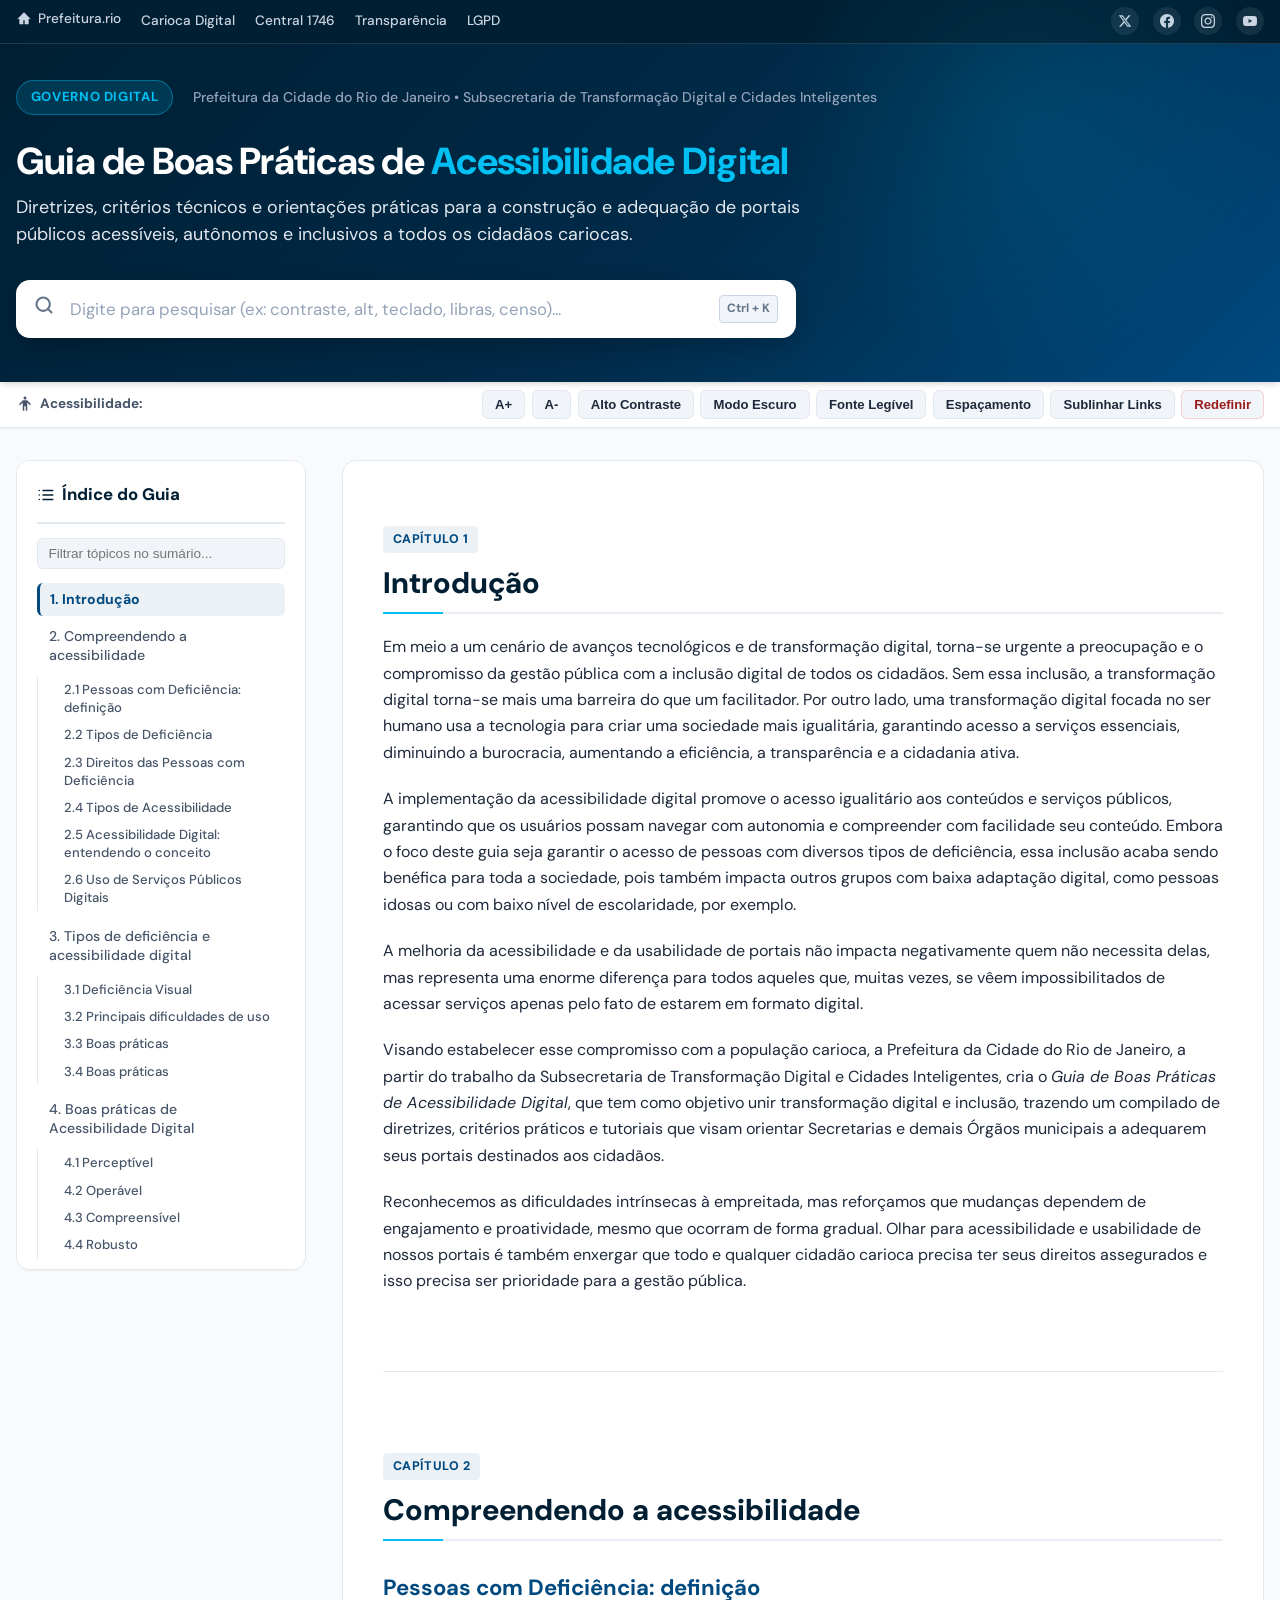
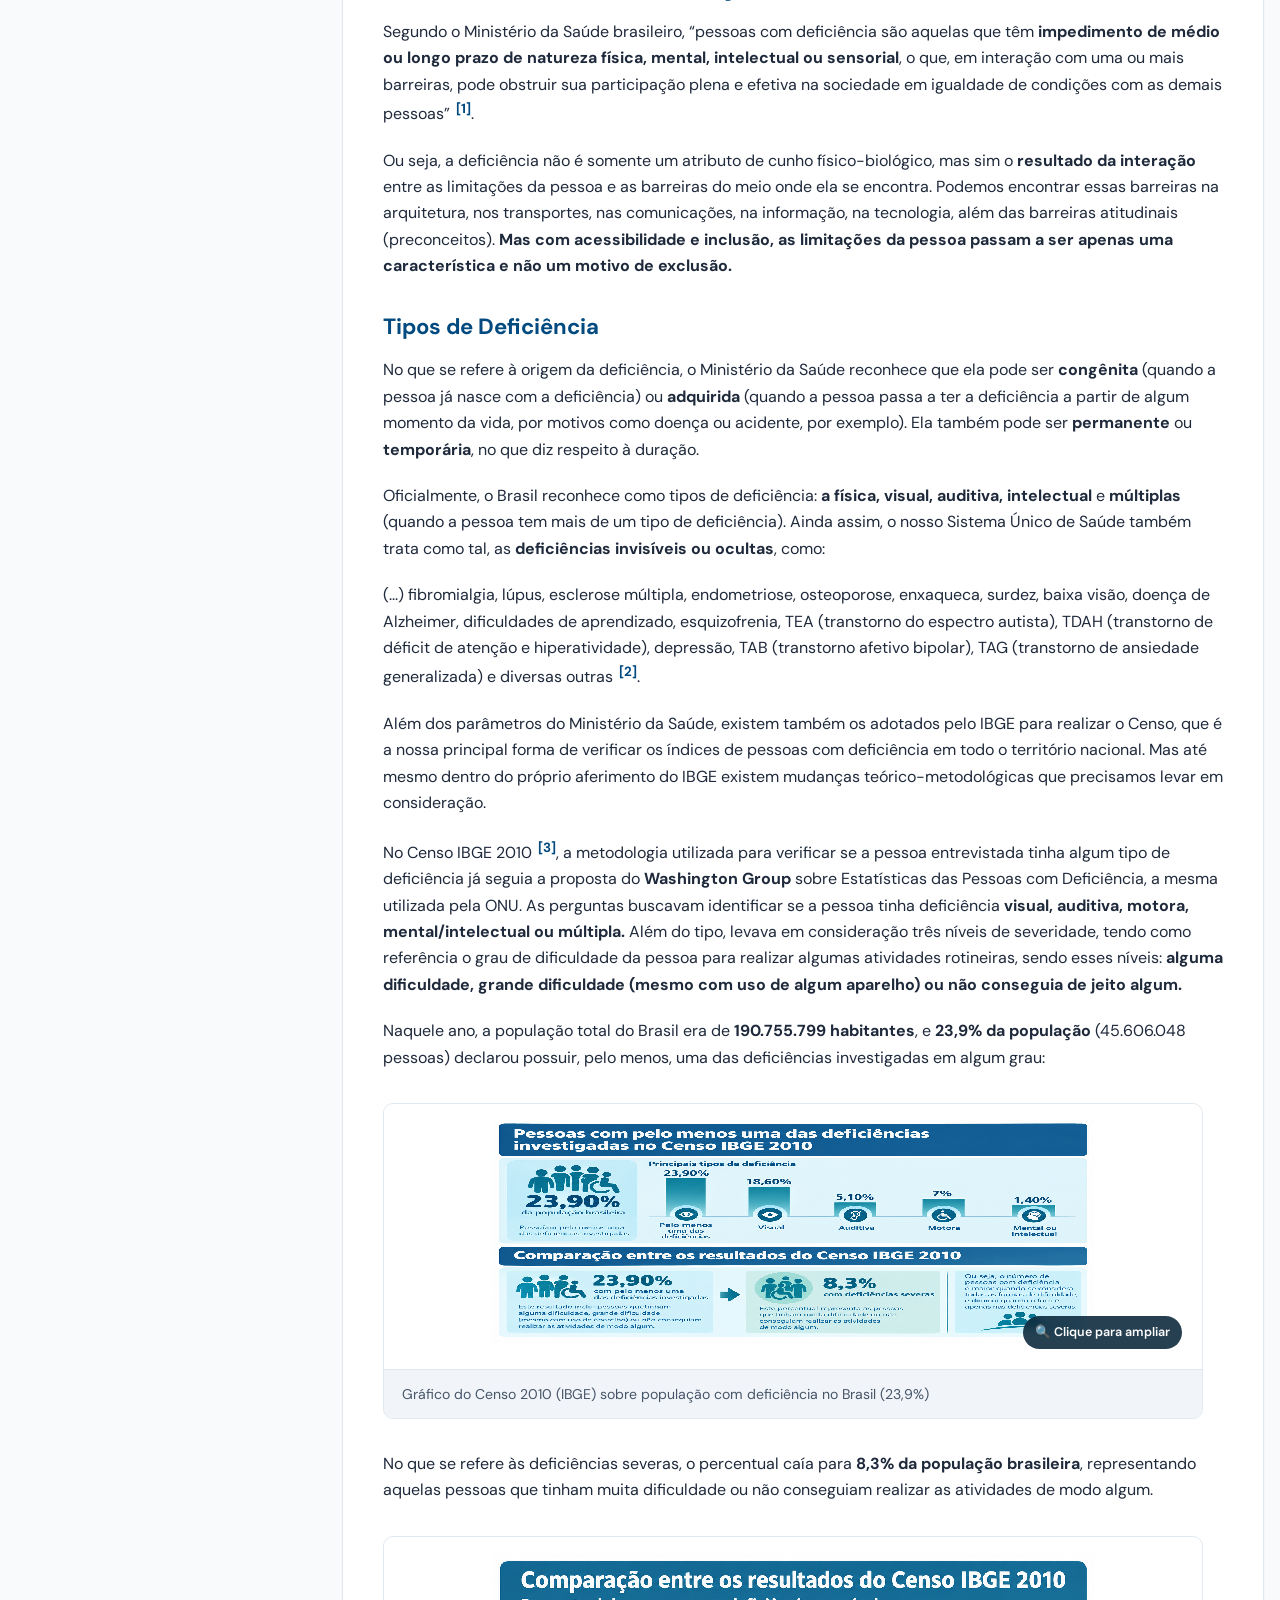
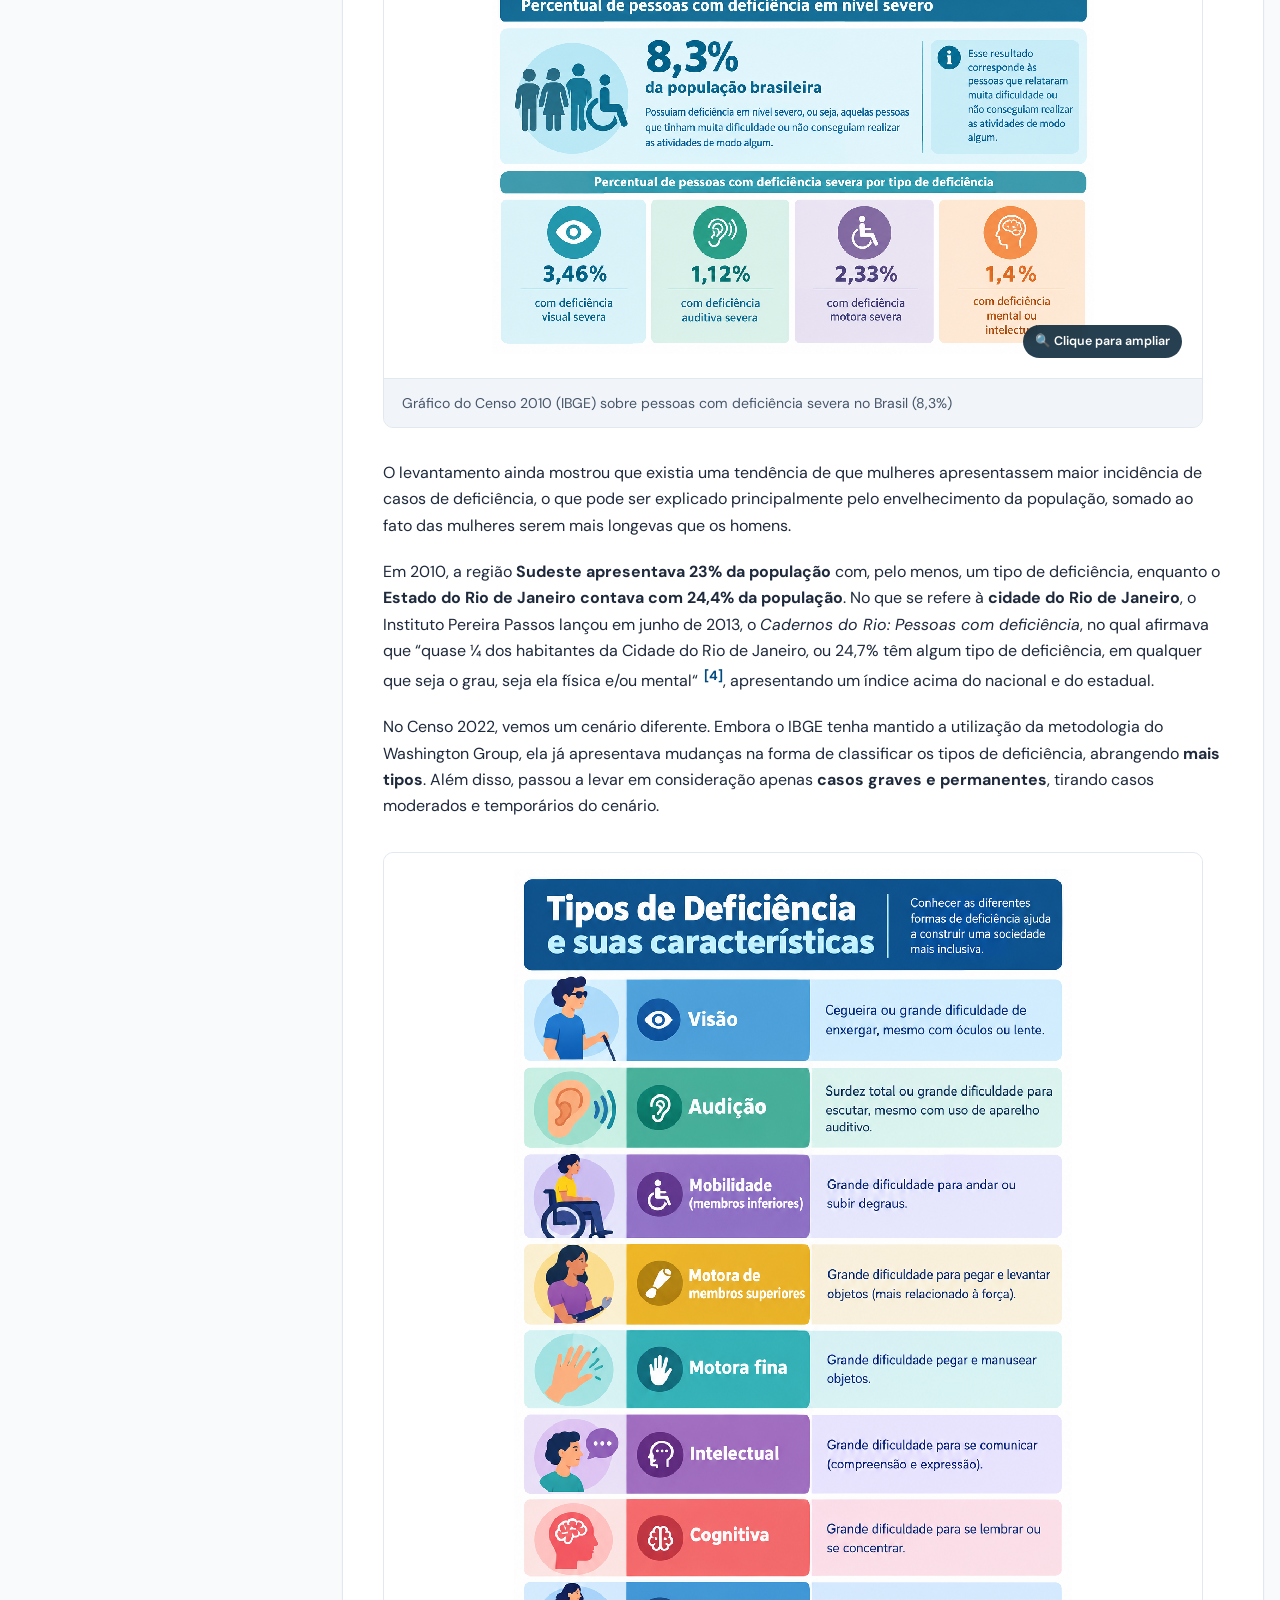
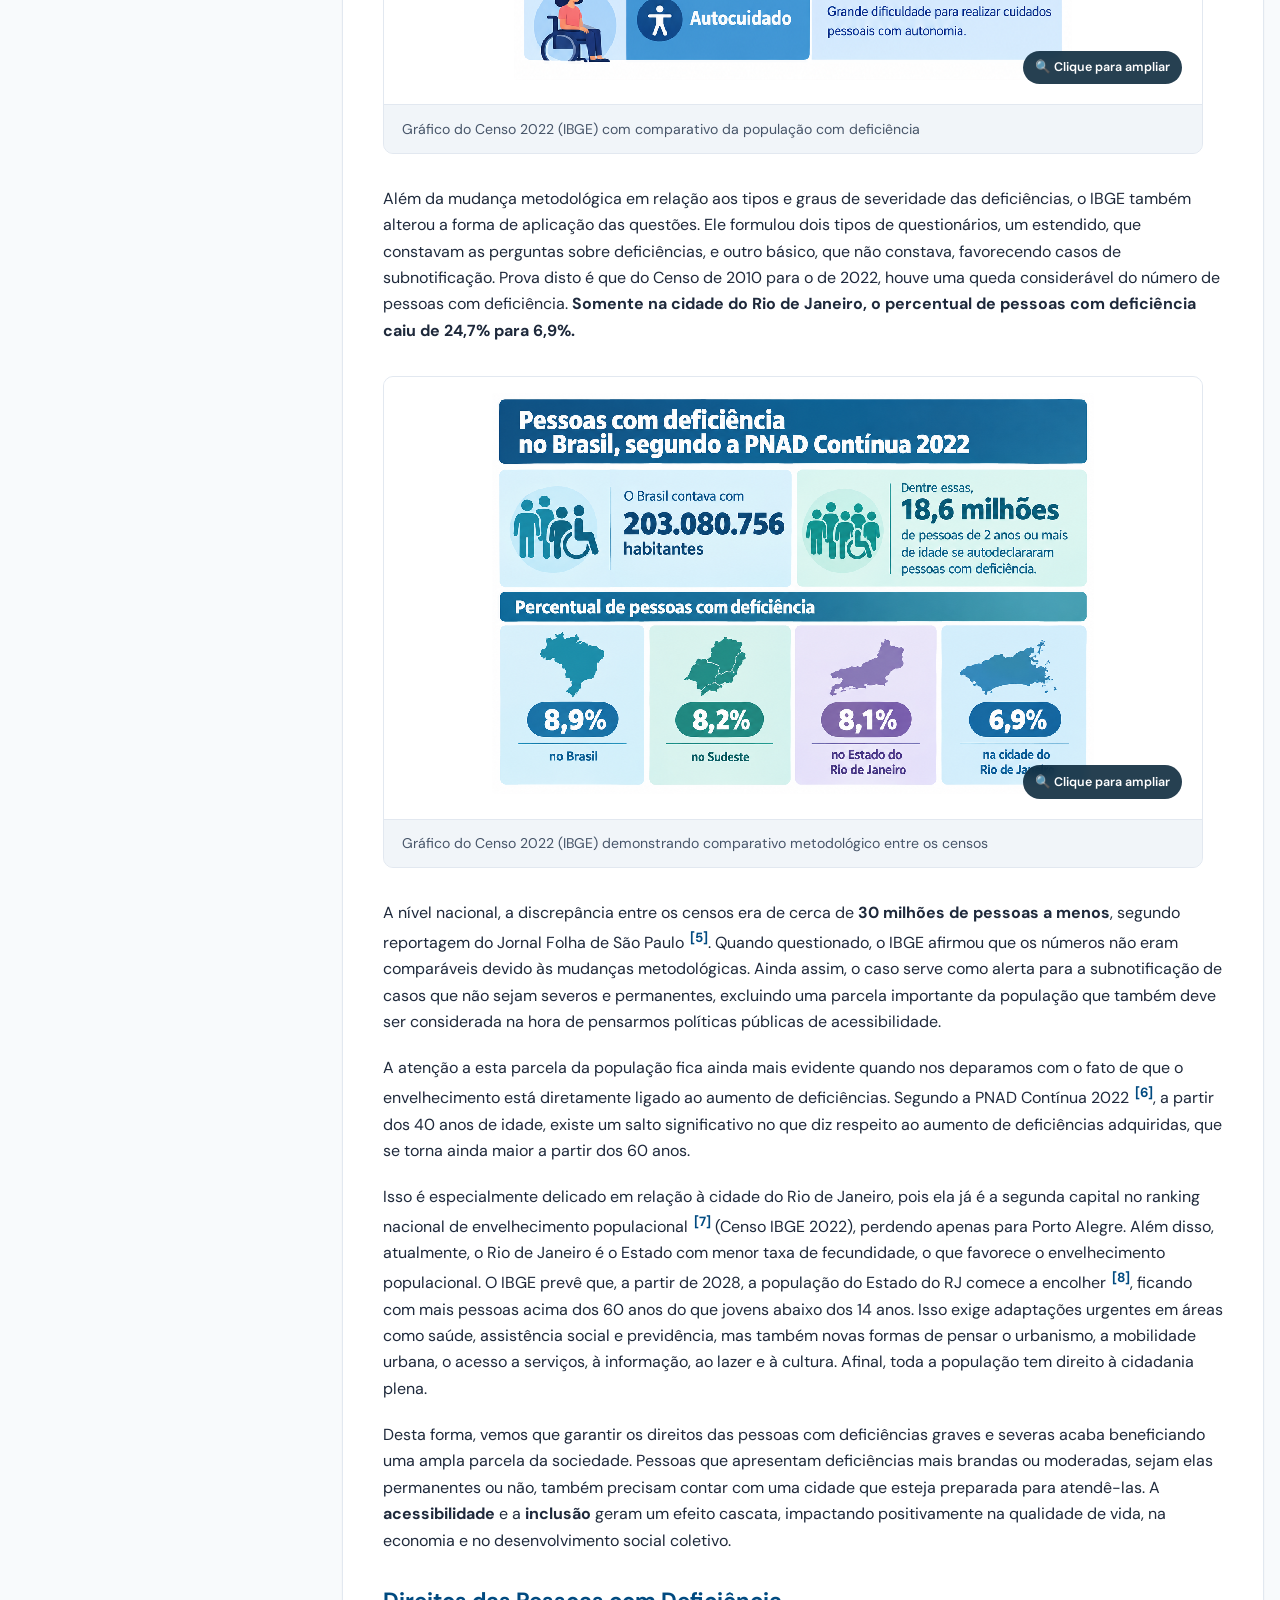
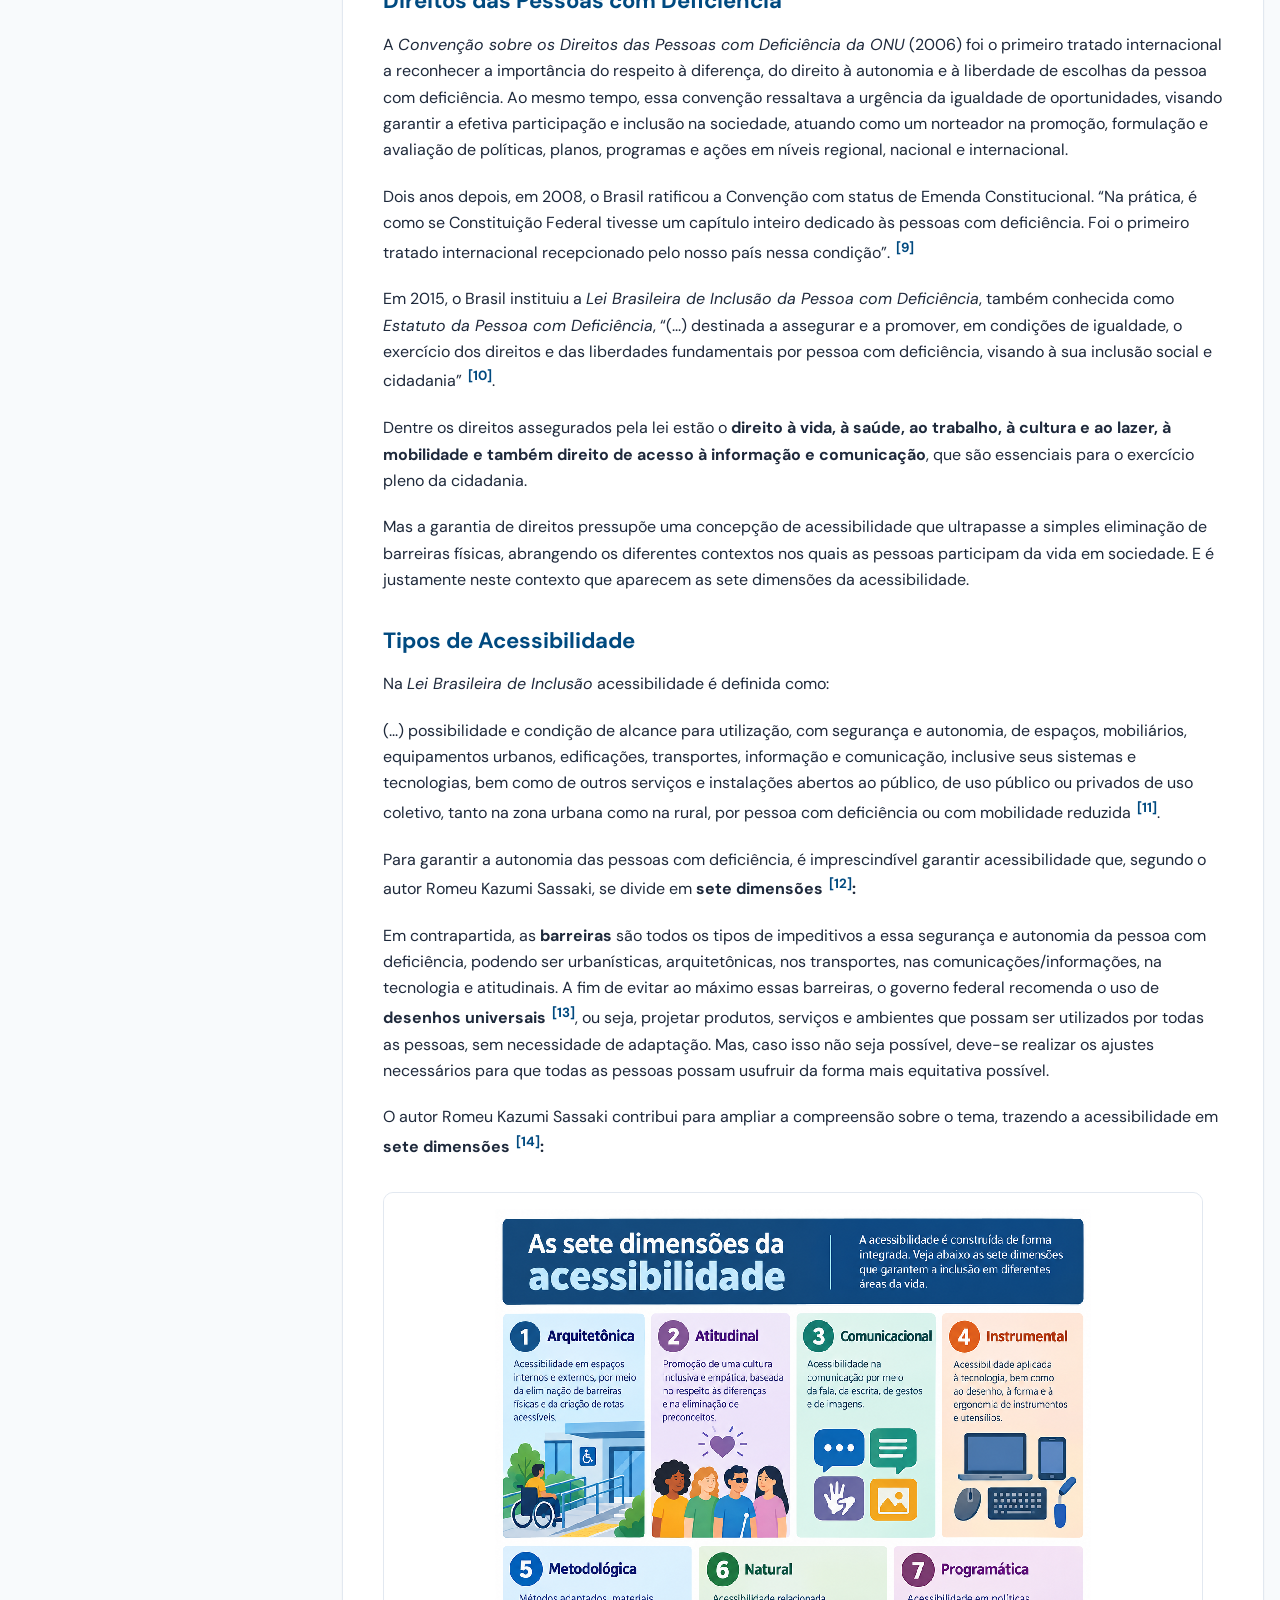
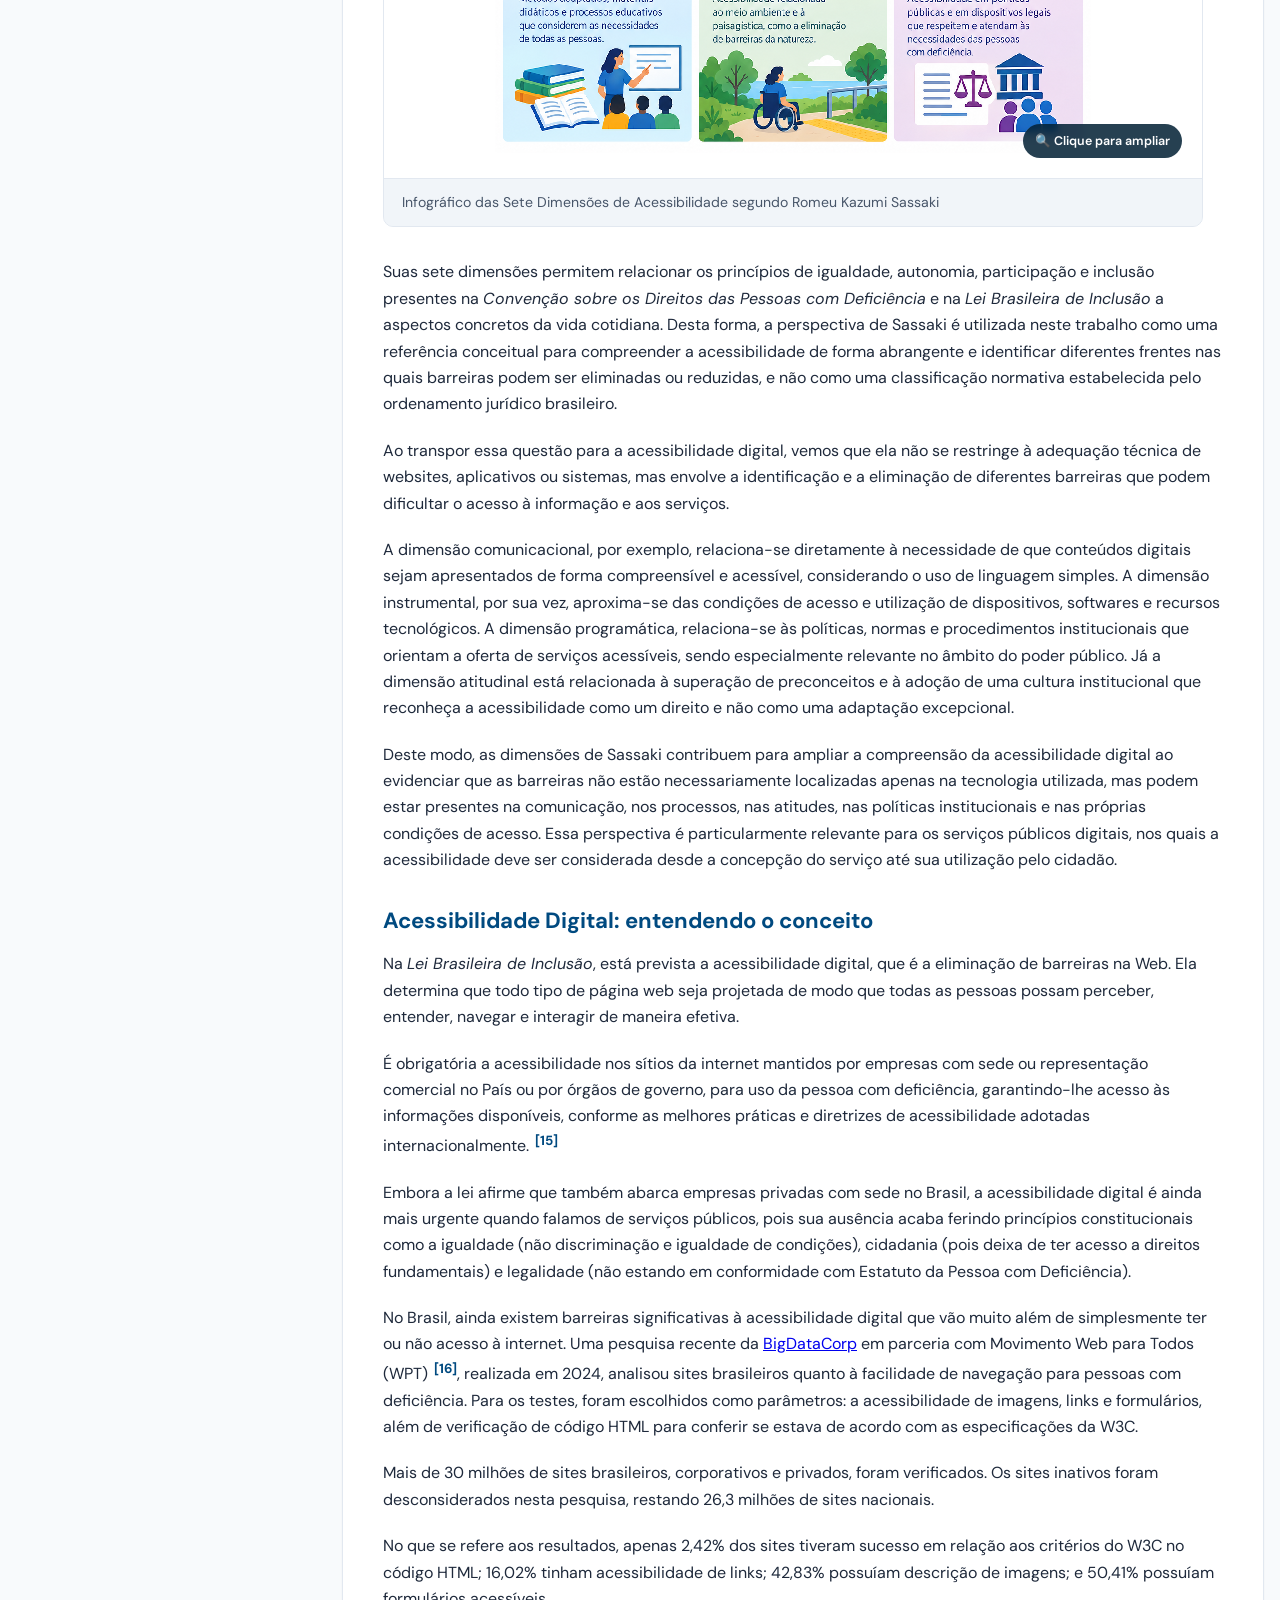
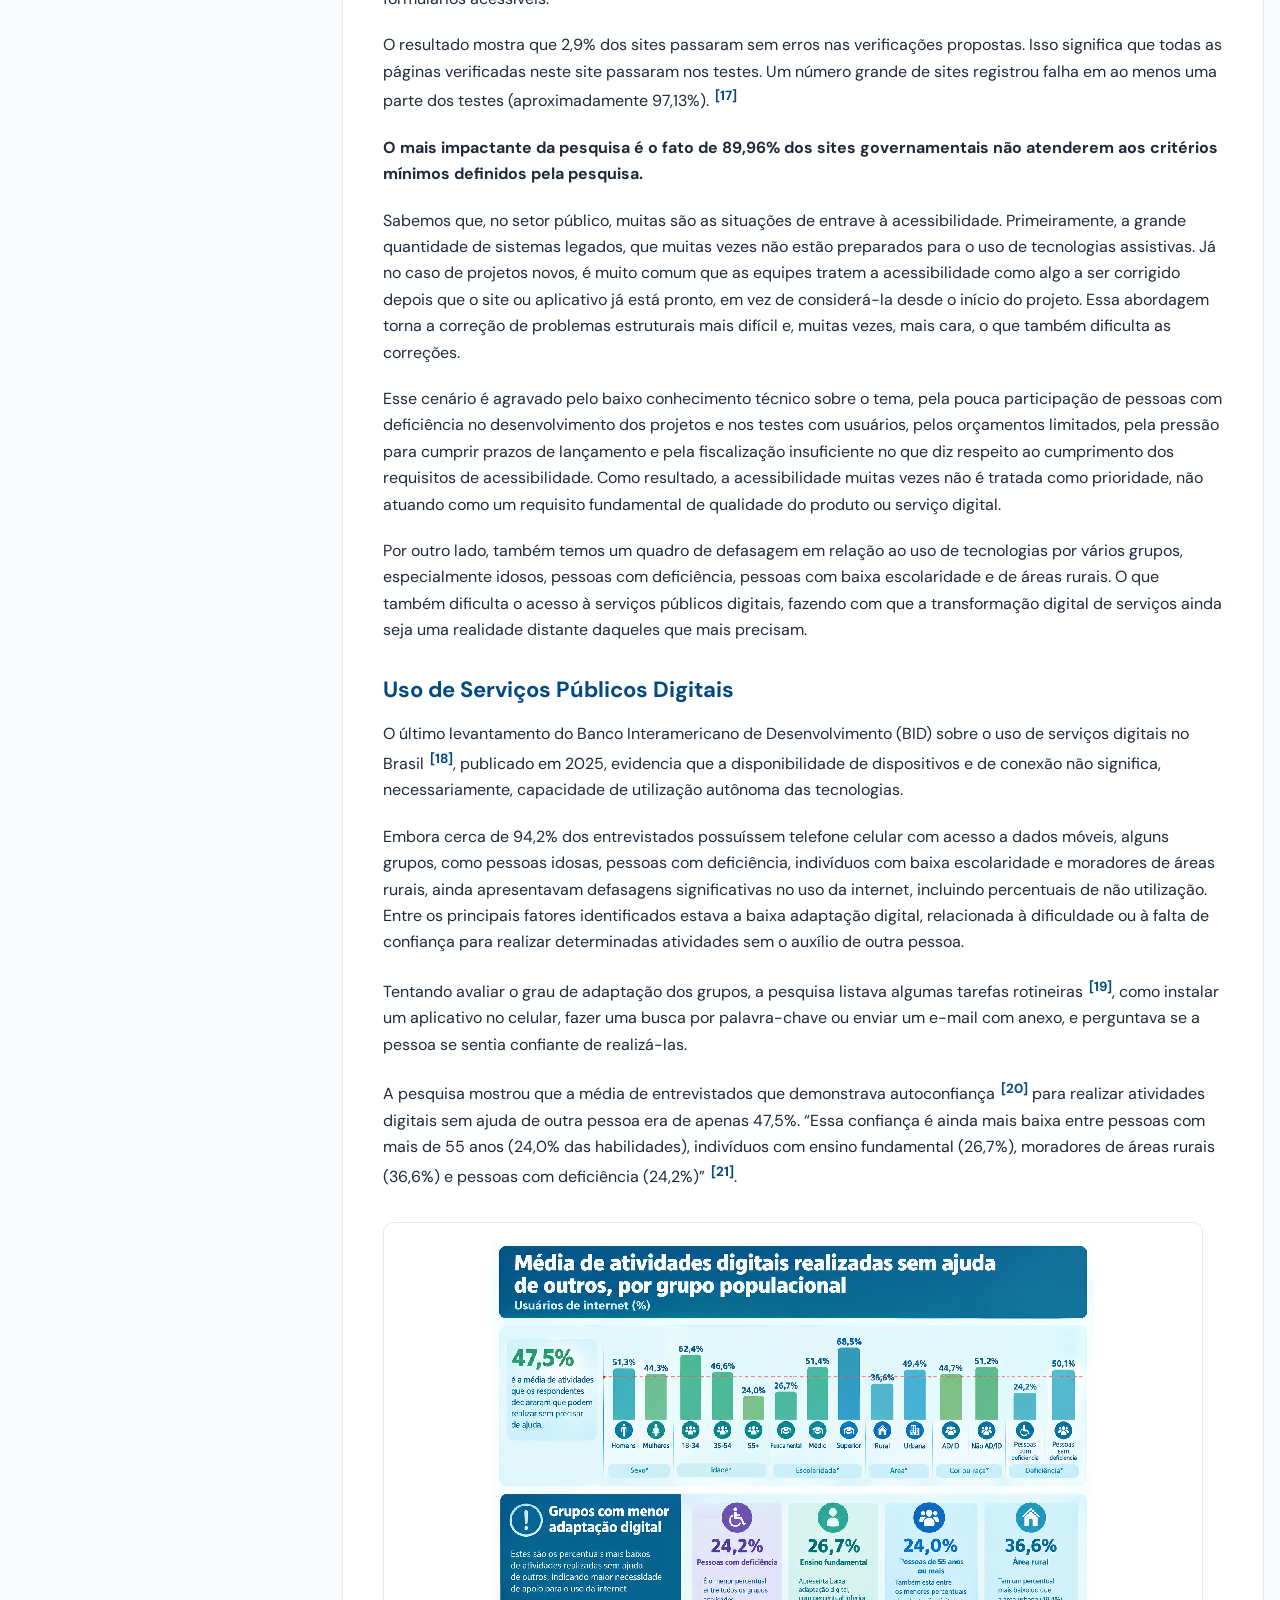
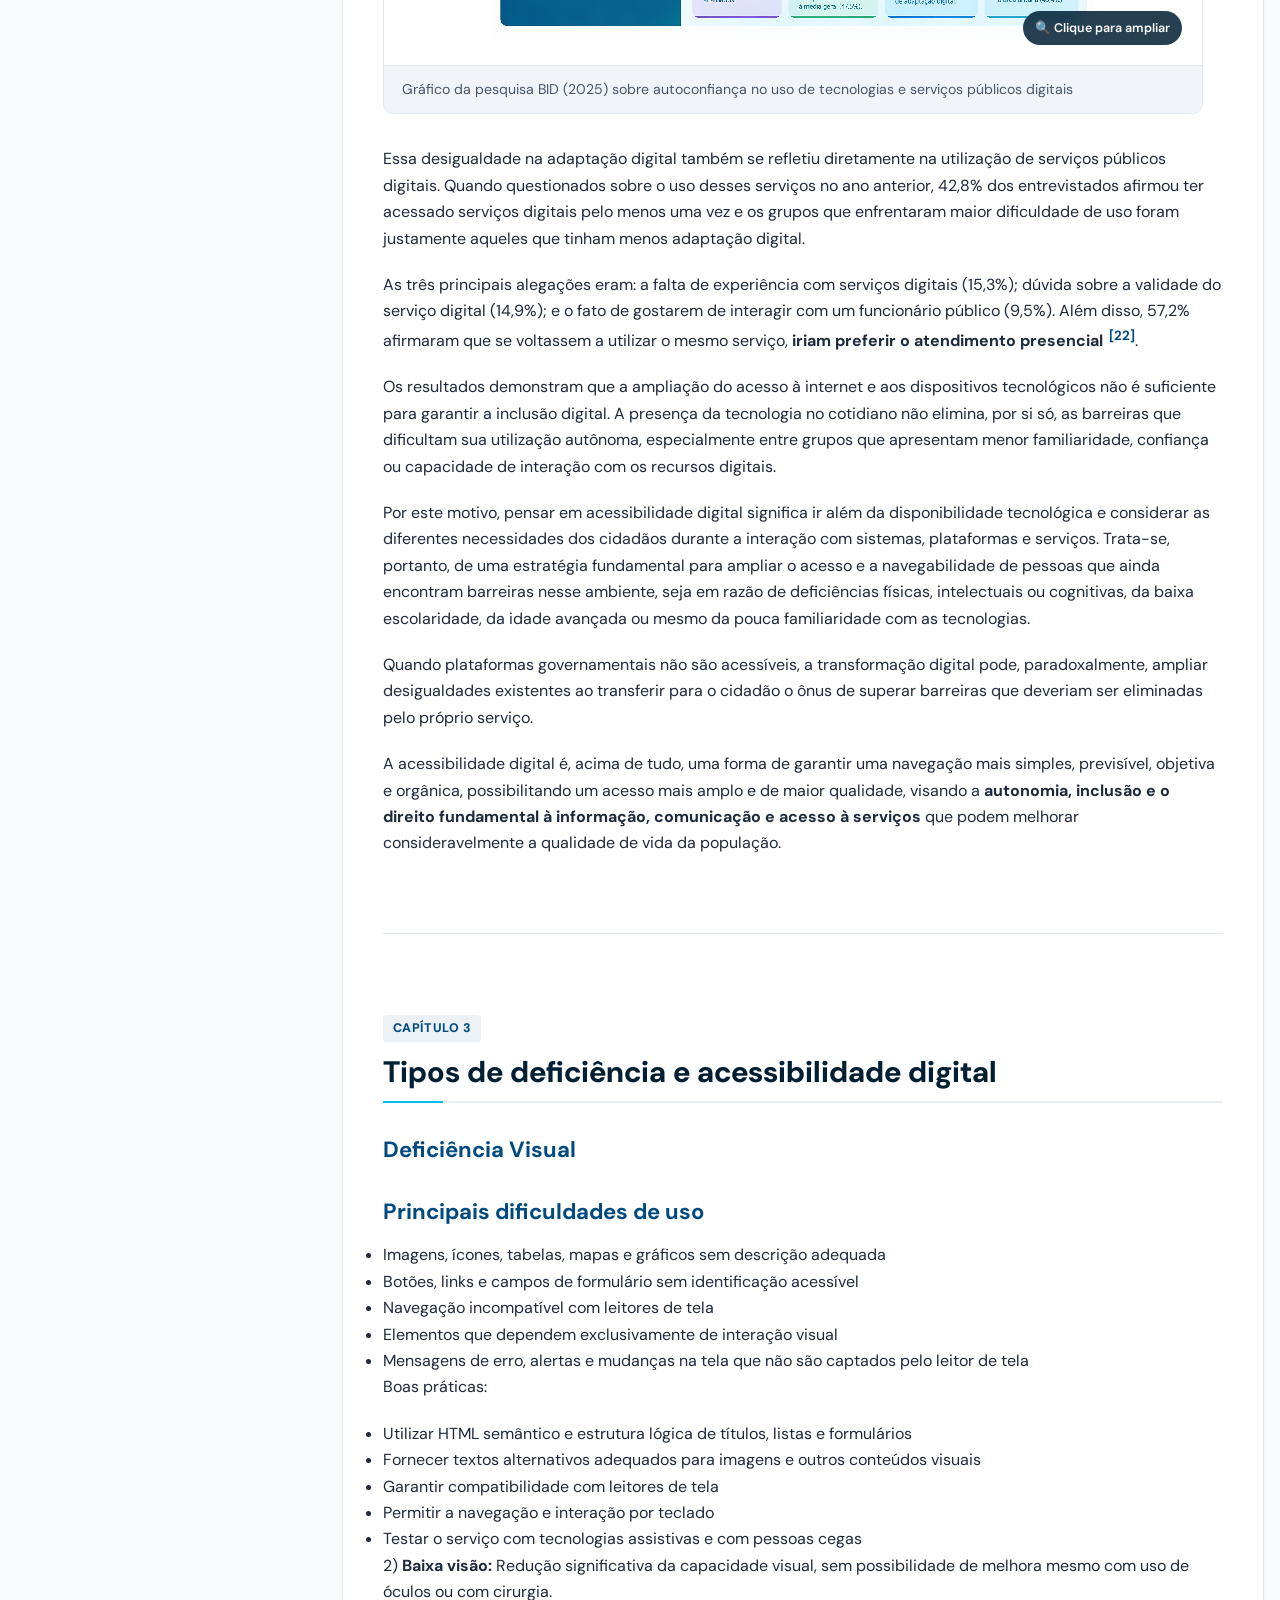
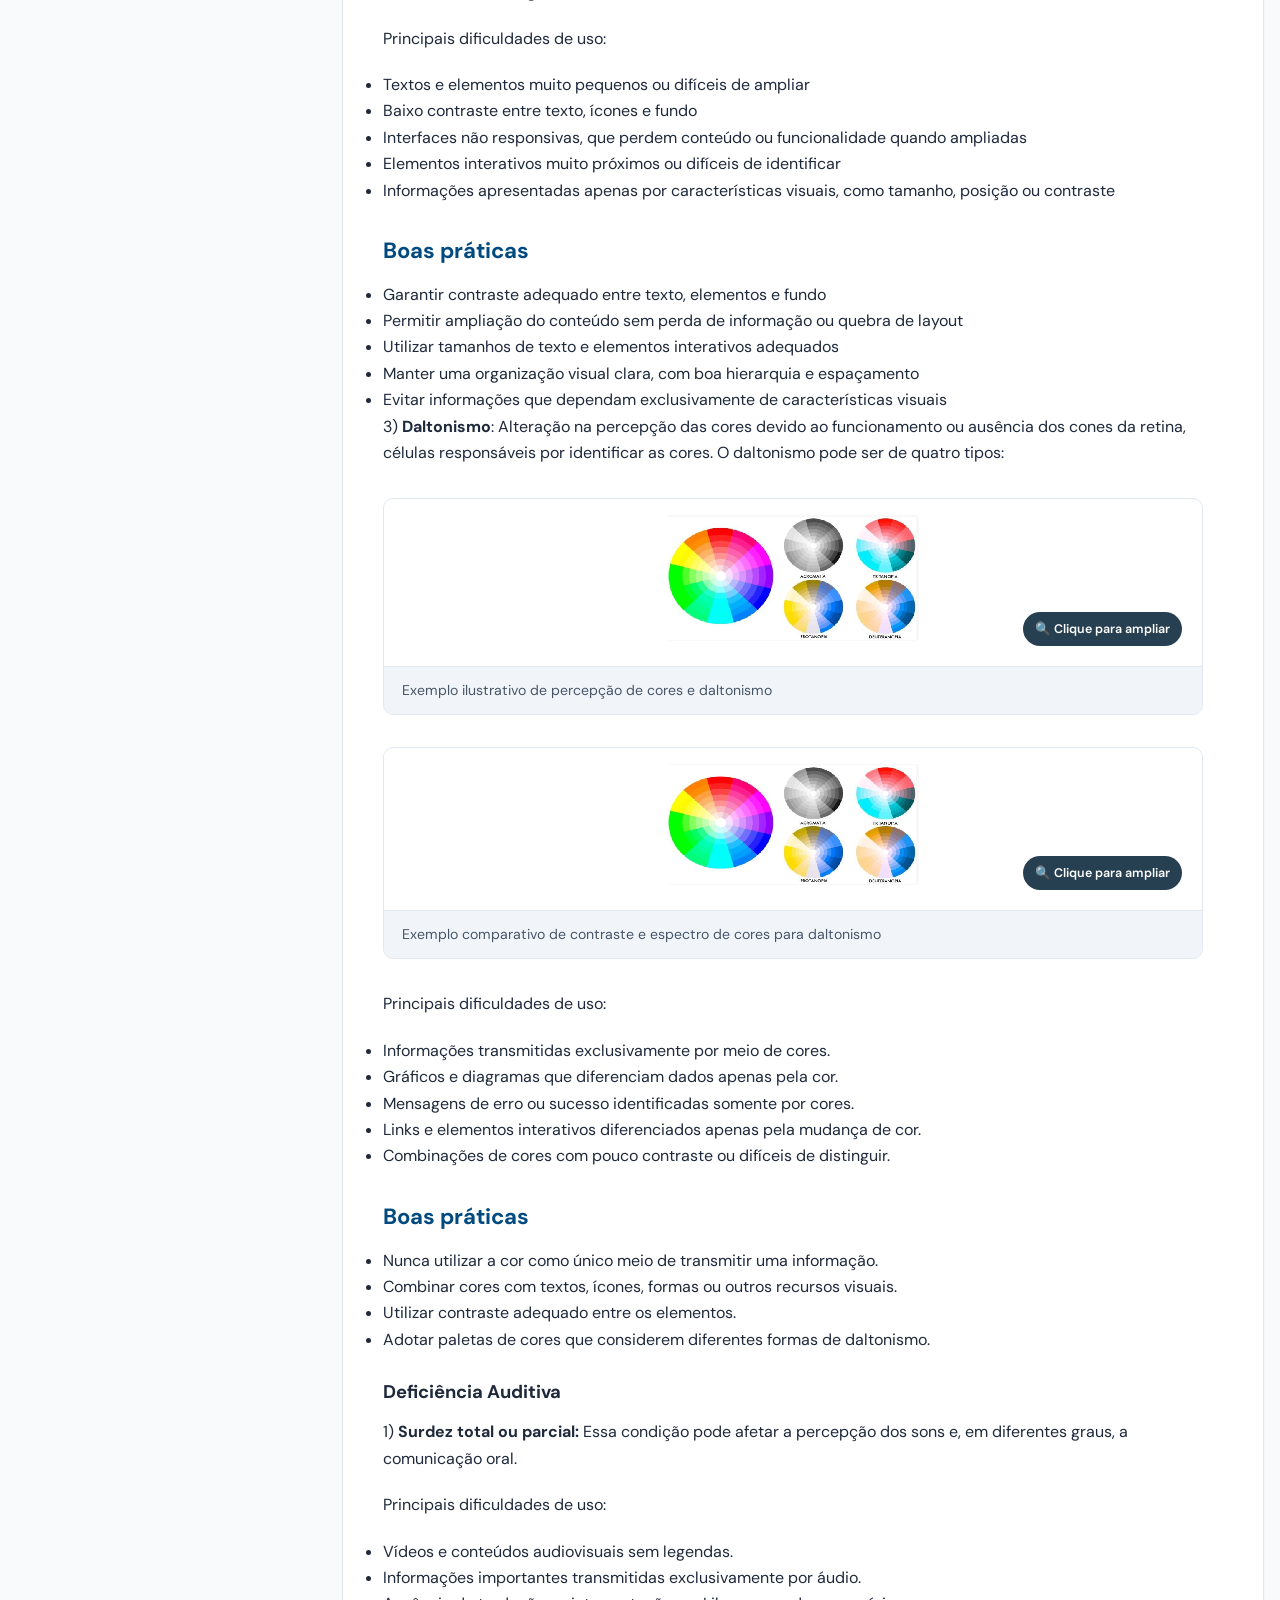
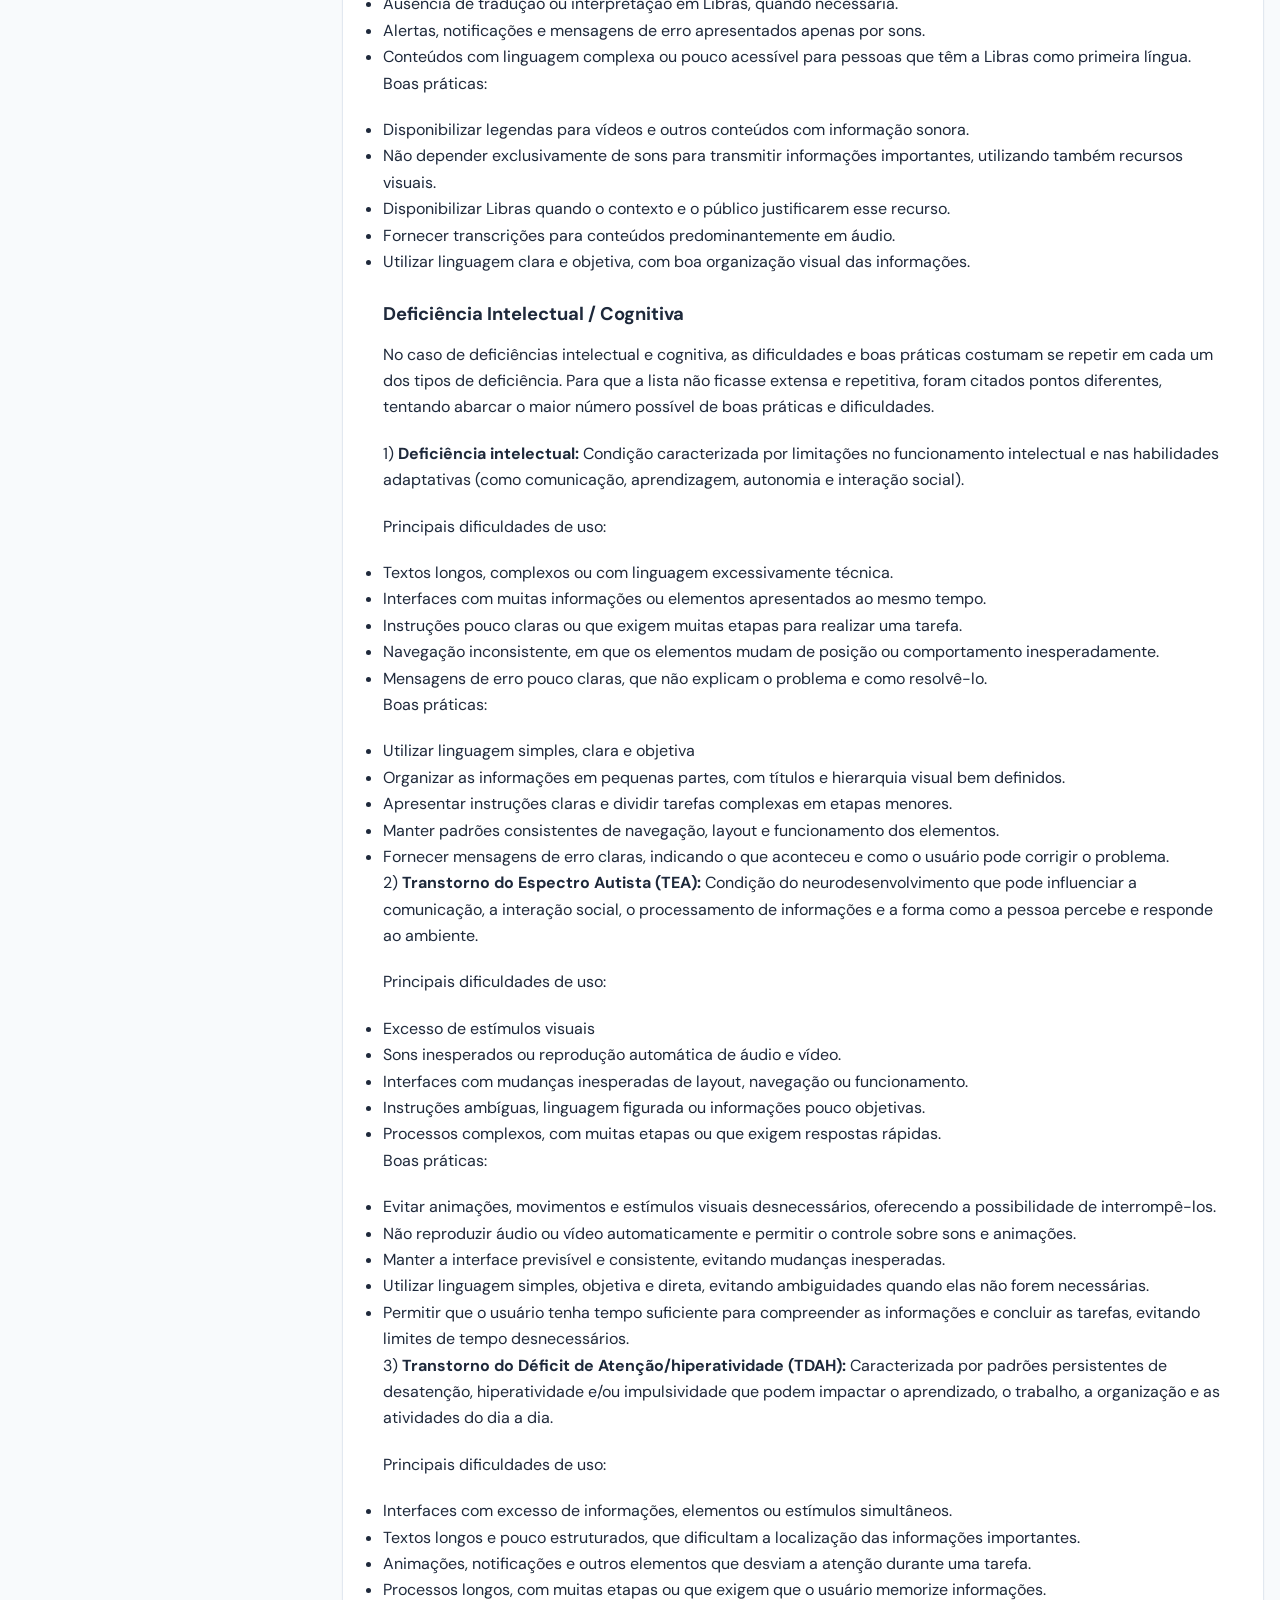
==== guiasite/index.html @ c0e952ed "docs: atualizar guia com nova versao do Google Docs (secao servicos publicos digitais e melhorias de" ====
<!DOCTYPE html>
<html lang="pt-BR">
<head>
  <meta charset="UTF-8">
  <meta name="viewport" content="width=device-width, initial-scale=1.0">
  <title>Guia de Boas Práticas de Acessibilidade Digital | Prefeitura da Cidade do Rio de Janeiro</title>
  <meta name="description" content="Guia oficial de boas práticas e diretrizes de acessibilidade digital da Prefeitura da Cidade do Rio de Janeiro, Subsecretaria de Transformação Digital e Cidades Inteligentes. Baseado em WCAG 2.2, eMAG 3.1 e normas ABNT.">
  <meta name="theme-color" content="#002B49">

  <!-- Fontes Oficiais DM Sans e Roboto -->
  <link rel="preconnect" href="https://fonts.googleapis.com">
  <link rel="preconnect" href="https://fonts.gstatic.com" crossorigin>
  <link href="https://fonts.googleapis.com/css2?family=DM+Sans:ital,opsz,wght@0,9..40,100..1000;1,9..40,100..1000&family=Roboto:ital,wght@0,300..700;1,300..700&display=swap" rel="stylesheet">

  <!-- Estilo Visual Oficial Prefeitura do Rio / Governo Digital -->
  <link rel="stylesheet" href="css/style.css">
</head>
<body>

  <!-- 1. LINKS DE ATALHO DE ACESSIBILIDADE (SKIP LINKS - WCAG 2.4.1) -->
  <nav class="skip-links" aria-label="Atalhos de acessibilidade">
    <a href="#conteudo-principal" class="skip-link">Ir para o conteúdo principal [Alt + 1]</a>
    <a href="#navegacao-guia" class="skip-link">Ir para o sumário do guia [Alt + 2]</a>
    <a href="#search-input" class="skip-link">Ir para a barra de pesquisa [Alt + 3]</a>
  </nav>

  <!-- Barra de progresso de leitura no topo -->
  <div id="reading-progress-bar" aria-hidden="true"></div>

  <!-- 2. BARRA DE TOPO INSTITUCIONAL (PREFEITURA DO RIO) -->
  <header class="topbar-prefeitura" role="region" aria-label="Portais da Prefeitura do Rio de Janeiro">
    <div class="topbar-container">
      <ul class="topbar-portal-links">
        <li>
          <a class="topbar-portal-link" href="https://prefeitura.rio/" target="_blank" rel="noopener noreferrer">
            <svg width="16" height="16" viewBox="0 0 24 24" fill="currentColor" aria-hidden="true"><path d="M12 2L2 12h3v8h6v-6h2v6h6v-8h3L12 2z"/></svg>
            Prefeitura.rio
          </a>
        </li>
        <li>
          <a class="topbar-portal-link" href="https://carioca.rio/" target="_blank" rel="noopener noreferrer">
            Carioca Digital
          </a>
        </li>
        <li>
          <a class="topbar-portal-link" href="https://www.1746.rio/" target="_blank" rel="noopener noreferrer">
            Central 1746
          </a>
        </li>
        <li>
          <a class="topbar-portal-link" href="https://transparencia.prefeitura.rio/" target="_blank" rel="noopener noreferrer">
            Transparência
          </a>
        </li>
        <li>
          <a class="topbar-portal-link" href="https://lgpd.prefeitura.rio/" target="_blank" rel="noopener noreferrer">
            LGPD
          </a>
        </li>
      </ul>

      <ul class="topbar-social-links" aria-label="Redes sociais oficiais da Prefeitura">
        <li>
          <a class="topbar-social-link" href="https://twitter.com/Prefeitura_Rio" target="_blank" rel="noopener noreferrer" aria-label="X antigo Twitter da Prefeitura do Rio">
            <svg width="14" height="14" viewBox="0 0 24 24" fill="currentColor" aria-hidden="true"><path d="M18.244 2.25h3.308l-7.227 8.26 8.502 11.24H16.17l-5.214-6.817L4.99 21.75H1.68l7.73-8.835L1.254 2.25H8.08l4.713 6.231zm-1.161 17.52h1.833L7.084 4.126H5.117z"/></svg>
          </a>
        </li>
        <li>
          <a class="topbar-social-link" href="https://www.facebook.com/PrefeituradoRio" target="_blank" rel="noopener noreferrer" aria-label="Facebook da Prefeitura do Rio">
            <svg width="14" height="14" viewBox="0 0 24 24" fill="currentColor" aria-hidden="true"><path d="M24 12.073c0-6.627-5.373-12-12-12s-12 5.373-12 12c0 5.99 4.388 10.954 10.125 11.854v-8.385H7.078v-3.47h3.047V9.43c0-3.007 1.792-4.669 4.533-4.669 1.312 0 2.686.235 2.686.235v2.953H15.83c-1.491 0-1.956.925-1.956 1.874v2.25h3.328l-.532 3.47h-2.796v8.385C19.612 23.027 24 18.062 24 12.073z"/></svg>
          </a>
        </li>
        <li>
          <a class="topbar-social-link" href="https://www.instagram.com/prefeitura_rio/" target="_blank" rel="noopener noreferrer" aria-label="Instagram da Prefeitura do Rio">
            <svg width="14" height="14" viewBox="0 0 24 24" fill="currentColor" aria-hidden="true"><path d="M12 2.163c3.204 0 3.584.012 4.85.07 3.252.148 4.771 1.691 4.919 4.919.058 1.265.069 1.645.069 4.849 0 3.205-.012 3.584-.069 4.849-.149 3.225-1.664 4.771-4.919 4.919-1.266.058-1.644.07-4.85.07-3.204 0-3.584-.012-4.849-.07-3.26-.149-4.771-1.699-4.919-4.92-.058-1.265-.07-1.644-.07-4.849 0-3.204.013-3.583.07-4.849.149-3.227 1.664-4.771 4.919-4.919 1.266-.057 1.645-.069 4.849-.069zm0-2.163c-3.259 0-3.667.014-4.947.072-4.358.2-6.78 2.618-6.98 6.98-.059 1.281-.073 1.689-.073 4.948 0 3.259.014 3.668.072 4.948.2 4.358 2.618 6.78 6.98 6.98 1.281.058 1.689.072 4.948.072 3.259 0 3.668-.014 4.948-.072 4.354-.2 6.782-2.618 6.979-6.98.059-1.28.073-1.689.073-4.948 0-3.259-.014-3.667-.072-4.947-.196-4.354-2.617-6.78-6.979-6.98-1.281-.059-1.69-.073-4.949-.073zm0 5.838c-3.403 0-6.162 2.759-6.162 6.162s2.759 6.163 6.162 6.163 6.162-2.759 6.162-6.163c0-3.403-2.759-6.162-6.162-6.162zm0 10.162c-2.209 0-4-1.79-4-4 0-2.209 1.791-4 4-4s4 1.791 4 4c0 2.21-1.791 4-4 4zm6.406-11.845c-.796 0-1.441.645-1.441 1.44s.645 1.44 1.441 1.44c.795 0 1.439-.645 1.439-1.44s-.644-1.44-1.439-1.44z"/></svg>
          </a>
        </li>
        <li>
          <a class="topbar-social-link" href="https://www.youtube.com/prefeiturario" target="_blank" rel="noopener noreferrer" aria-label="YouTube da Prefeitura do Rio">
            <svg width="14" height="14" viewBox="0 0 24 24" fill="currentColor" aria-hidden="true"><path d="M23.498 6.186a3.016 3.016 0 0 0-2.122-2.136C19.505 3.545 12 3.545 12 3.545s-7.505 0-9.377.505A3.017 3.017 0 0 0 .502 6.186C0 8.07 0 12 0 12s0 3.93.502 5.814a3.016 3.016 0 0 0 2.122 2.136c1.871.505 9.376.505 9.376.505s7.505 0 9.377-.505a3.015 3.015 0 0 0 2.122-2.136C24 15.93 24 12 24 12s0-3.93-.502-5.814zM9.545 15.568V8.432L15.818 12l-6.273 3.568z"/></svg>
          </a>
        </li>
      </ul>
    </div>
  </header>

  <!-- 3. HEADER PRINCIPAL / HERO DO GUIA -->
  <header class="site-header" role="banner">
    <div class="header-container">
      <div class="header-brand">
        <span class="brand-badge">Governo Digital</span>
        <span class="brand-subsecdigital">Prefeitura da Cidade do Rio de Janeiro &bull; Subsecretaria de Transformação Digital e Cidades Inteligentes</span>
      </div>

      <div class="header-title-wrap">
        <h1>Guia de Boas Práticas de <span class="highlight-cyan">Acessibilidade Digital</span></h1>
        <p class="header-subtitle">
          Diretrizes, critérios técnicos e orientações práticas para a construção e adequação de portais públicos acessíveis, autônomos e inclusivos a todos os cidadãos cariocas.
        </p>
      </div>

      <!-- BARRA DE PESQUISA COM SUGESTÕES EM TEMPO REAL (AUTOCOMPLETE) -->
      <section class="search-section" role="search" aria-label="Pesquisar no guia">
        <div class="search-input-wrapper">
          <span class="search-icon-left" aria-hidden="true">
            <svg width="20" height="20" viewBox="0 0 24 24" fill="none" stroke="currentColor" stroke-width="2.5" stroke-linecap="round" stroke-linejoin="round"><circle cx="11" cy="11" r="8"></circle><line x1="21" y1="21" x2="16.65" y2="16.65"></line></svg>
          </span>

          <input
            type="text"
            id="search-input"
            class="search-input"
            placeholder="Digite para pesquisar (ex: contraste, alt, teclado, libras, censo)..."
            aria-label="Pesquisar critérios e tópicos no Guia de Acessibilidade"
            autocomplete="off"
            role="combobox"
            aria-autocomplete="list"
            aria-expanded="false"
            aria-controls="suggestions-list"
          />

          <span class="search-shortcut-badge" aria-hidden="true">Ctrl + K</span>

          <button type="button" id="search-clear-btn" class="search-clear-btn" aria-label="Limpar pesquisa">
            &times;
          </button>
        </div>

        <!-- DROPDOWN DE SUGESTÕES INSTANTÂNEAS -->
        <div id="search-suggestions" class="search-suggestions-dropdown" aria-label="Sugestões de pesquisa">
          <div class="suggestions-header">
            <span>Sugestões Encontradas</span>
            <span id="suggestions-count" class="suggestions-count-badge">0</span>
          </div>
          <ul id="suggestions-list" class="suggestions-list" role="listbox">
            <!-- Itens inseridos dinamicamente pelo JavaScript conforme a digitação -->
          </ul>
        </div>

        <!-- Anunciador acessível para leitores de tela -->
        <div id="search-live-announcer" class="sr-only" aria-live="polite" aria-atomic="true"></div>
      </section>
    </div>
  </header>

  <!-- 4. TOOLBAR DE ACESSIBILIDADE FIXA NO TOPO -->
  <aside class="a11y-toolbar" role="region" aria-label="Ferramentas de acessibilidade">
    <div class="a11y-toolbar-inner">
      <span class="a11y-toolbar-label">
        <svg width="18" height="18" viewBox="0 0 24 24" fill="currentColor" aria-hidden="true"><circle cx="12" cy="4" r="2"/><path d="M15.89 8.11C15.5 7.72 14.83 7 13.53 7h-3.06c-1.3 0-1.97.72-2.36 1.11L4 12.24l1.41 1.41L9 10.07V21h2v-6h2v6h2V10.07l3.59 3.59L20 12.24l-4.11-4.13z"/></svg>
        Acessibilidade:
      </span>

      <div class="a11y-tools-group">
        <button type="button" class="a11y-btn" id="btn-font-increase" title="Aumentar tamanho do texto" aria-label="Aumentar tamanho do texto">
          A+
        </button>
        <button type="button" class="a11y-btn" id="btn-font-decrease" title="Diminuir tamanho do texto" aria-label="Diminuir tamanho do texto">
          A-
        </button>
        <button type="button" class="a11y-btn" id="btn-contrast-high" title="Alternar alto contraste" aria-pressed="false">
          Alto Contraste
        </button>
        <button type="button" class="a11y-btn" id="btn-dark-mode" title="Alternar modo escuro" aria-pressed="false">
          Modo Escuro
        </button>
        <button type="button" class="a11y-btn" id="btn-dyslexia" title="Alternar fonte para dislexia" aria-pressed="false">
          Fonte Legível
        </button>
        <button type="button" class="a11y-btn" id="btn-spaced-text" title="Alternar espaçamento expandido de texto (WCAG)" aria-pressed="false">
          Espaçamento
        </button>
        <button type="button" class="a11y-btn" id="btn-underline-links" title="Sublinhar todos os links" aria-pressed="false">
          Sublinhar Links
        </button>
        <button type="button" class="a11y-btn a11y-btn-reset" id="btn-a11y-reset" title="Redefinir ajustes visuais">
          Redefinir
        </button>
      </div>
    </div>
  </aside>

  <!-- 5. ESTRUTURA PRINCIPAL: SUMÁRIO HIERÁRQUICO + CONTEÚDO -->
  <div class="main-wrapper">

    <!-- BARRA STICKY DO ÍNDICE PARA DISPOSITIVOS MÓVEIS (MOBILE-FIRST) -->
    <div class="mobile-toc-bar" id="mobile-toc-bar">
      <button
        type="button"
        class="mobile-toc-toggle-btn"
        id="mobile-toc-toggle"
        aria-expanded="false"
        aria-controls="navegacao-guia"
        aria-label="Abrir sumário do guia"
      >
        <span class="mobile-toc-btn-left">
          <svg width="20" height="20" viewBox="0 0 24 24" fill="none" stroke="currentColor" stroke-width="2" stroke-linecap="round" stroke-linejoin="round" aria-hidden="true">
            <line x1="8" y1="6" x2="21" y2="6"></line>
            <line x1="8" y1="12" x2="21" y2="12"></line>
            <line x1="8" y1="18" x2="21" y2="18"></line>
            <line x1="3" y1="6" x2="3.01" y2="6"></line>
            <line x1="3" y1="12" x2="3.01" y2="12"></line>
            <line x1="3" y1="18" x2="3.01" y2="18"></line>
          </svg>
          <span class="mobile-toc-title-text">Índice do Guia</span>
        </span>
        <span class="mobile-toc-badge" id="mobile-toc-current-label">1. Introdução</span>
      </button>
    </div>

    <!-- MÁSCARA ESCURA (BACKDROP) PARA O SUMÁRIO NO MOBILE -->
    <div class="sidebar-toc-backdrop" id="sidebar-toc-backdrop" aria-hidden="true"></div>

    <!-- SUMÁRIO LATERAL HIERÁRQUICO (TOC / DRAWER NO MOBILE) -->
    <nav class="sidebar-toc" id="navegacao-guia" aria-label="Sumário do Guia">
      <div class="toc-header">
        <span class="toc-title">
          <svg width="18" height="18" viewBox="0 0 24 24" fill="none" stroke="currentColor" stroke-width="2" stroke-linecap="round" stroke-linejoin="round" aria-hidden="true"><line x1="8" y1="6" x2="21" y2="6"></line><line x1="8" y1="12" x2="21" y2="12"></line><line x1="8" y1="18" x2="21" y2="18"></line><line x1="3" y1="6" x2="3.01" y2="6"></line><line x1="3" y1="12" x2="3.01" y2="12"></line><line x1="3" y1="18" x2="3.01" y2="18"></line></svg>
          Índice do Guia
        </span>
        <button
          type="button"
          class="toc-close-btn"
          id="toc-close-btn"
          aria-label="Fechar sumário"
        >
          <svg width="20" height="20" viewBox="0 0 24 24" fill="none" stroke="currentColor" stroke-width="2" stroke-linecap="round" stroke-linejoin="round" aria-hidden="true">
            <line x1="18" y1="6" x2="6" y2="18"></line>
            <line x1="6" y1="6" x2="18" y2="18"></line>
          </svg>
        </button>
      </div>

      <input
        type="search"
        id="toc-filter-input"
        class="toc-filter-input"
        placeholder="Filtrar tópicos no sumário..."
        aria-label="Filtrar tópicos do sumário"
      />

      <ul class="toc-tree">
    <li class="toc-tree-item">
      <a href="#introducao" class="toc-link">1. Introdução</a>
    </li>
    <li class="toc-tree-item">
      <a href="#compreendendo-a-acessibilidade" class="toc-link">2. Compreendendo a acessibilidade</a>
      <ul class="toc-sublist">
        <li><a href="#pessoas-com-deficiencia-definicao" class="toc-link">2.1 Pessoas com Deficiência: definição</a></li>
        <li><a href="#tipos-de-deficiencia" class="toc-link">2.2 Tipos de Deficiência</a></li>
        <li><a href="#direitos-das-pessoas-com-deficiencia" class="toc-link">2.3 Direitos das Pessoas com Deficiência</a></li>
        <li><a href="#tipos-de-acessibilidade" class="toc-link">2.4 Tipos de Acessibilidade</a></li>
        <li><a href="#acessibilidade-digital-entendendo-o-conceito" class="toc-link">2.5 Acessibilidade Digital: entendendo o conceito</a></li>
        <li><a href="#uso-de-servicos-publicos-digitais" class="toc-link">2.6 Uso de Serviços Públicos Digitais</a></li>
      </ul>
    </li>
    <li class="toc-tree-item">
      <a href="#tipos-de-deficiencia-e-acessibilidade-digital" class="toc-link">3. Tipos de deficiência e acessibilidade digital</a>
      <ul class="toc-sublist">
        <li><a href="#deficiencia-visual" class="toc-link">3.1 Deficiência Visual</a></li>
        <li><a href="#principais-dificuldades-de-uso" class="toc-link">3.2 Principais dificuldades de uso</a></li>
        <li><a href="#boas-praticas" class="toc-link">3.3 Boas práticas</a></li>
        <li><a href="#boas-praticas" class="toc-link">3.4 Boas práticas</a></li>
      </ul>
    </li>
    <li class="toc-tree-item">
      <a href="#boas-praticas-de-acessibilidade-digital" class="toc-link">4. Boas práticas de Acessibilidade Digital</a>
      <ul class="toc-sublist">
        <li><a href="#perceptivel" class="toc-link">4.1 Perceptível</a></li>
        <li><a href="#operavel" class="toc-link">4.2 Operável</a></li>
        <li><a href="#compreensivel" class="toc-link">4.3 Compreensível</a></li>
        <li><a href="#robusto" class="toc-link">4.4 Robusto</a></li>
      </ul>
    </li>
    <li class="toc-tree-item">
      <a href="#apresentacao-do-conteudo-textual" class="toc-link">5. Apresentação do conteúdo textual</a>
      <ul class="toc-sublist">
        <li><a href="#orientacoes-gerais" class="toc-link">5.1 Orientações gerais</a></li>
        <li><a href="#paragrafos" class="toc-link">5.2 Parágrafos</a></li>
        <li><a href="#tamanho-de-fonte-e-redimensionamento-de-texto" class="toc-link">5.3 Tamanho de fonte e redimensionamento de texto</a></li>
        <li><a href="#alinhamento-de-texto" class="toc-link">5.4 Alinhamento de texto</a></li>
        <li><a href="#realinhamento-e-rolagem-de-tela" class="toc-link">5.5 Realinhamento e rolagem de tela</a></li>
        <li><a href="#espacamento-de-texto" class="toc-link">5.6 Espaçamento de texto</a></li>
        <li><a href="#contraste-textual" class="toc-link">5.7 Contraste textual</a></li>
        <li><a href="#contraste-nao-textual" class="toc-link">5.8 Contraste não textual</a></li>
        <li><a href="#uso-de-cores" class="toc-link">5.9 Uso de cores</a></li>
        <li><a href="#indicacao-de-link" class="toc-link">5.10 Indicação de link</a></li>
        <li><a href="#formularios" class="toc-link">5.11 Formulários</a></li>
        <li><a href="#listas" class="toc-link">5.12 Listas</a></li>
      </ul>
    </li>
    <li class="toc-tree-item">
      <a href="#apresentacao-do-conteudo-imagetico" class="toc-link">6. Apresentação do conteúdo imagético</a>
      <ul class="toc-sublist">
        <li><a href="#imagens-informativas" class="toc-link">6.1 Imagens informativas</a></li>
        <li><a href="#imagens-decorativas" class="toc-link">6.2 Imagens decorativas</a></li>
        <li><a href="#imagens-funcionais" class="toc-link">6.3 Imagens funcionais</a></li>
        <li><a href="#imagens-com-texto" class="toc-link">6.4 Imagens com texto</a></li>
        <li><a href="#imagens-complexas" class="toc-link">6.5 Imagens complexas</a></li>
        <li><a href="#grupos-de-imagens" class="toc-link">6.6 Grupos de imagens</a></li>
        <li><a href="#mapas-de-imagem" class="toc-link">6.7 Mapas de imagem</a></li>
        <li><a href="#tabelas" class="toc-link">6.8 Tabelas</a></li>
        <li><a href="#uso-de-legendas" class="toc-link">6.9 Uso de legendas</a></li>
        <li><a href="#uso-de-audiodescricao" class="toc-link">6.10 Uso de audiodescrição</a></li>
        <li><a href="#midia-alternativa" class="toc-link">6.11 Mídia alternativa</a></li>
        <li><a href="#lingua-de-sinais" class="toc-link">6.12 Língua de sinais</a></li>
      </ul>
    </li>
    <li class="toc-tree-item">
      <a href="#estrutura-da-pagina" class="toc-link">7. Estrutura da página</a>
      <ul class="toc-sublist">
        <li><a href="#cabecalhos" class="toc-link">7.1 Cabeçalhos</a></li>
        <li><a href="#rodape" class="toc-link">7.2 Rodapé</a></li>
        <li><a href="#conteudo-principal" class="toc-link">7.3 Conteúdo principal</a></li>
        <li><a href="#conteudo-complementar" class="toc-link">7.4 Conteúdo complementar</a></li>
        <li><a href="#carrossel" class="toc-link">7.5 Carrossel</a></li>
      </ul>
    </li>
    <li class="toc-tree-item">
      <a href="#navegabilidade-da-interface" class="toc-link">8. Navegabilidade da interface</a>
      <ul class="toc-sublist">
        <li><a href="#navegacao-por-teclado" class="toc-link">8.1 Navegação por teclado</a></li>
        <li><a href="#tempo-de-navegacao-ajustavel" class="toc-link">8.2 Tempo de navegação ajustável</a></li>
        <li><a href="#controlar-movimento-de-informacoes-ou-animacoes" class="toc-link">8.3 Controlar movimento de informações ou animações</a></li>
      </ul>
    </li>
    <li class="toc-tree-item">
      <a href="#outras-dicas-de-design" class="toc-link">9. Outras dicas de design</a>
      <ul class="toc-sublist">
        <li><a href="#navegacao-clara-e-consistente" class="toc-link">9.1 Navegação clara e consistente</a></li>
        <li><a href="#feedback-facilmente-identificavel" class="toc-link">9.2 Feedback facilmente identificável</a></li>
        <li><a href="#design-para-diferentes-tamanhos-de-viewport" class="toc-link">9.3 Design para diferentes tamanhos de viewport</a></li>
      </ul>
    </li>
      </ul>
    </nav>

    <!-- ÁREA DE CONTEÚDO PRINCIPAL -->
    <main class="main-content" id="conteudo-principal">

<!-- ==========================================
     CAPÍTULO 1: INTRODUÇÃO
     ========================================== -->
<section class="content-section" id="introducao">
  <span class="section-badge">Capítulo 1</span>
  <h2 class="section-heading">Introdução</h2>
  <p>Em meio a um cenário de avanços tecnológicos e de transformação digital, torna-se urgente a preocupação e o compromisso da gestão pública com a inclusão digital de todos os cidadãos. Sem essa inclusão, a transformação digital torna-se mais uma barreira do que um facilitador. Por outro lado, uma transformação digital focada no ser humano usa a tecnologia para criar uma sociedade mais igualitária, garantindo acesso a serviços essenciais, diminuindo a burocracia, aumentando a eficiência, a transparência e a cidadania ativa.</p>
  <p>A implementação da acessibilidade digital promove o acesso igualitário aos conteúdos e serviços públicos, garantindo que os usuários possam navegar com autonomia e compreender com facilidade seu conteúdo. Embora o foco deste guia seja garantir o acesso de pessoas com diversos tipos de deficiência, essa inclusão acaba sendo benéfica para toda a sociedade, pois também impacta outros grupos com baixa adaptação digital, como pessoas idosas ou com baixo nível de escolaridade, por exemplo.</p>
  <p>A melhoria da acessibilidade e da usabilidade de portais não impacta negativamente quem não necessita delas, mas representa uma enorme diferença para todos aqueles que, muitas vezes, se vêem impossibilitados de acessar serviços apenas pelo fato de estarem em formato digital.</p>
  <p>Visando estabelecer esse compromisso com a população carioca, a Prefeitura da Cidade do Rio de Janeiro, a partir do trabalho da Subsecretaria de Transformação Digital e Cidades Inteligentes, cria o <em>Guia de Boas Práticas de Acessibilidade Digital</em>, que tem como objetivo unir transformação digital e inclusão, trazendo um compilado de diretrizes, critérios práticos e tutoriais que visam orientar Secretarias e demais Órgãos municipais a adequarem seus portais destinados aos cidadãos.</p>
  <p>Reconhecemos as dificuldades intrínsecas à empreitada, mas reforçamos que mudanças dependem de engajamento e proatividade, mesmo que ocorram de forma gradual. Olhar para acessibilidade e usabilidade de nossos portais é também enxergar que todo e qualquer cidadão carioca precisa ter seus direitos assegurados e isso precisa ser prioridade para a gestão pública.</p>
</section>

<!-- ==========================================
     CAPÍTULO 2: COMPREENDENDO A ACESSIBILIDADE
     ========================================== -->
<section class="content-section" id="compreendendo-a-acessibilidade">
  <span class="section-badge">Capítulo 2</span>
  <h2 class="section-heading">Compreendendo a acessibilidade</h2>
  <article id="pessoas-com-deficiencia-definicao">
    <h3 class="subsection-heading">Pessoas com Deficiência: definição</h3>
    <p>Segundo o Ministério da Saúde brasileiro, “pessoas com deficiência são aquelas que têm <strong>impedimento de médio ou longo prazo de natureza física, mental, intelectual ou sensorial</strong>, o que, em interação com uma ou mais barreiras, pode obstruir sua participação plena e efetiva na sociedade em igualdade de condições com as demais pessoas”<sup id="fnref1"><a href="#fn1" class="footnote-backlink" aria-describedby="fn1">[1]</a></sup>.</p>
    <p>Ou seja, a deficiência não é somente um atributo de cunho físico-biológico, mas sim o <strong>resultado da interação</strong> entre as limitações da pessoa e as barreiras do meio onde ela se encontra. Podemos encontrar essas barreiras na arquitetura, nos transportes, nas comunicações, na informação, na tecnologia, além das barreiras atitudinais (preconceitos). <strong>Mas com acessibilidade e inclusão, as limitações da pessoa passam a ser apenas uma característica e não um motivo de exclusão.</strong></p>
  </article>
  <article id="tipos-de-deficiencia">
    <h3 class="subsection-heading">Tipos de Deficiência</h3>
    <p>No que se refere à origem da deficiência, o Ministério da Saúde reconhece que ela pode ser <strong>congênita</strong> (quando a pessoa já nasce com a deficiência) ou <strong>adquirida</strong> (quando a pessoa passa a ter a deficiência a partir de algum momento da vida, por motivos como doença ou acidente, por exemplo). Ela também pode ser <strong>permanente</strong> ou <strong>temporária</strong>, no que diz respeito à duração.</p>
    <p>Oficialmente, o Brasil reconhece como tipos de deficiência: <strong>a física, visual, auditiva, intelectual</strong> e <strong>múltiplas</strong> (quando a pessoa tem mais de um tipo de deficiência). Ainda assim, o nosso Sistema Único de Saúde também trata como tal, as <strong>deficiências invisíveis ou ocultas</strong>, como:</p>
    <p>(...) fibromialgia, lúpus, esclerose múltipla, endometriose, osteoporose, enxaqueca, surdez, baixa visão, doença de Alzheimer, dificuldades de aprendizado, esquizofrenia, TEA (transtorno do espectro autista), TDAH (transtorno de déficit de atenção e hiperatividade), depressão, TAB (transtorno afetivo bipolar), TAG (transtorno de ansiedade generalizada) e diversas outras<sup id="fnref2"><a href="#fn2" class="footnote-backlink" aria-describedby="fn2">[2]</a></sup>.</p>
    <p>Além dos parâmetros do Ministério da Saúde, existem também os adotados pelo IBGE para realizar o Censo, que é a nossa principal forma de verificar os índices de pessoas com deficiência em todo o território nacional. Mas até mesmo dentro do próprio aferimento do IBGE existem mudanças teórico-metodológicas que precisamos levar em consideração.</p>
    <p>No Censo IBGE 2010<sup id="fnref3"><a href="#fn3" class="footnote-backlink" aria-describedby="fn3">[3]</a></sup>, a metodologia utilizada para verificar se a pessoa entrevistada tinha algum tipo de deficiência já seguia a proposta do <strong>Washington Group</strong> sobre Estatísticas das Pessoas com Deficiência, a mesma utilizada pela ONU. As perguntas buscavam identificar se a pessoa tinha deficiência <strong>visual, auditiva, motora, mental/intelectual ou múltipla.</strong> Além do tipo, levava em consideração três níveis de severidade, tendo como referência o grau de dificuldade da pessoa para realizar algumas atividades rotineiras, sendo esses níveis: <strong>alguma dificuldade, grande dificuldade (mesmo com uso de algum aparelho) ou não conseguia de jeito algum.</strong></p>
    <p>Naquele ano, a população total do Brasil era de <strong>190.755.799 habitantes</strong>, e <strong>23,9% da população</strong> (45.606.048 pessoas) declarou possuir, pelo menos, uma das deficiências investigadas em algum grau:</p>
    <figure class="content-figure">
      <div class="figure-img-wrap" tabindex="0" role="button" aria-label="Ampliar infográfico">
        <img src="assets/images/image1.png" alt="Gráfico do Censo 2010 (IBGE) sobre população com deficiência no Brasil (23,9%)" loading="lazy" />
        <span class="figure-zoom-btn" aria-hidden="true">🔍 Clique para ampliar</span>
      </div>
      <figcaption>Gráfico do Censo 2010 (IBGE) sobre população com deficiência no Brasil (23,9%)</figcaption>
    </figure>
    <p>No que se refere às deficiências severas, o percentual caía para <strong>8,3% da população brasileira</strong>, representando aquelas pessoas que tinham muita dificuldade ou não conseguiam realizar as atividades de modo algum.</p>
    <figure class="content-figure">
      <div class="figure-img-wrap" tabindex="0" role="button" aria-label="Ampliar infográfico">
        <img src="assets/images/image2.png" alt="Gráfico do Censo 2010 (IBGE) sobre pessoas com deficiência severa no Brasil (8,3%)" loading="lazy" />
        <span class="figure-zoom-btn" aria-hidden="true">🔍 Clique para ampliar</span>
      </div>
      <figcaption>Gráfico do Censo 2010 (IBGE) sobre pessoas com deficiência severa no Brasil (8,3%)</figcaption>
    </figure>
    <p>O levantamento ainda mostrou que existia uma tendência de que mulheres apresentassem maior incidência de casos de deficiência, o que pode ser explicado principalmente pelo envelhecimento da população, somado ao fato das mulheres serem mais longevas que os homens.</p>
    <p>Em 2010, a região <strong>Sudeste apresentava 23% da população</strong> com, pelo menos, um tipo de deficiência, enquanto o <strong>Estado do Rio de Janeiro contava com 24,4% da população</strong>. No que se refere à <strong>cidade do Rio de Janeiro</strong>, o Instituto Pereira Passos lançou em junho de 2013, o <em>Cadernos do Rio: Pessoas com deficiência</em>, no qual afirmava que “quase ¼ dos habitantes da Cidade do Rio de Janeiro, ou 24,7% têm algum tipo de deficiência, em qualquer que seja o grau, seja ela física e/ou mental“<sup id="fnref4"><a href="#fn4" class="footnote-backlink" aria-describedby="fn4">[4]</a></sup>, apresentando um índice acima do nacional e do estadual.</p>
    <p>No Censo 2022, vemos um cenário diferente. Embora o IBGE tenha mantido a utilização da metodologia do Washington Group, ela já apresentava mudanças na forma de classificar os tipos de deficiência, abrangendo <strong>mais tipos</strong>. Além disso, passou a levar em consideração apenas <strong>casos graves e permanentes</strong>, tirando casos moderados e temporários do cenário.</p>
    <figure class="content-figure">
      <div class="figure-img-wrap" tabindex="0" role="button" aria-label="Ampliar infográfico">
        <img src="assets/images/image3.png" alt="Gráfico do Censo 2022 (IBGE) com comparativo da população com deficiência" loading="lazy" />
        <span class="figure-zoom-btn" aria-hidden="true">🔍 Clique para ampliar</span>
      </div>
      <figcaption>Gráfico do Censo 2022 (IBGE) com comparativo da população com deficiência</figcaption>
    </figure>
    <p>Além da mudança metodológica em relação aos tipos e graus de severidade das deficiências, o IBGE também alterou a forma de aplicação das questões. Ele formulou dois tipos de questionários, um estendido, que constavam as perguntas sobre deficiências, e outro básico, que não constava, favorecendo casos de subnotificação. Prova disto é que do Censo de 2010 para o de 2022, houve uma queda considerável do número de pessoas com deficiência. <strong>Somente na cidade do Rio de Janeiro, o percentual de pessoas com deficiência caiu de 24,7% para 6,9%.</strong></p>
    <figure class="content-figure">
      <div class="figure-img-wrap" tabindex="0" role="button" aria-label="Ampliar infográfico">
        <img src="assets/images/image4.png" alt="Gráfico do Censo 2022 (IBGE) demonstrando comparativo metodológico entre os censos" loading="lazy" />
        <span class="figure-zoom-btn" aria-hidden="true">🔍 Clique para ampliar</span>
      </div>
      <figcaption>Gráfico do Censo 2022 (IBGE) demonstrando comparativo metodológico entre os censos</figcaption>
    </figure>
    <p>A nível nacional, a discrepância entre os censos era de cerca de <strong>30 milhões de pessoas a menos</strong>, segundo reportagem do Jornal Folha de São Paulo<sup id="fnref5"><a href="#fn5" class="footnote-backlink" aria-describedby="fn5">[5]</a></sup>. Quando questionado, o IBGE afirmou que os números não eram comparáveis devido às mudanças metodológicas. Ainda assim, o caso serve como alerta para a subnotificação de casos que não sejam severos e permanentes, excluindo uma parcela importante da população que também deve ser considerada na hora de pensarmos políticas públicas de acessibilidade.</p>
    <p>A atenção a esta parcela da população fica ainda mais evidente quando nos deparamos com o fato de que o envelhecimento está diretamente ligado ao aumento de deficiências. Segundo a PNAD Contínua 2022<sup id="fnref6"><a href="#fn6" class="footnote-backlink" aria-describedby="fn6">[6]</a></sup>, a partir dos 40 anos de idade, existe um salto significativo no que diz respeito ao aumento de deficiências adquiridas, que se torna ainda maior a partir dos 60 anos.</p>
    <p>Isso é especialmente delicado em relação à cidade do Rio de Janeiro, pois ela já é a segunda capital no ranking nacional de envelhecimento populacional<sup id="fnref7"><a href="#fn7" class="footnote-backlink" aria-describedby="fn7">[7]</a></sup> (Censo IBGE 2022), perdendo apenas para Porto Alegre. Além disso, atualmente, o Rio de Janeiro é o Estado com menor taxa de fecundidade, o que favorece o envelhecimento populacional. O IBGE prevê que, a partir de 2028, a população do Estado do RJ comece a encolher<sup id="fnref8"><a href="#fn8" class="footnote-backlink" aria-describedby="fn8">[8]</a></sup>, ficando com mais pessoas acima dos 60 anos do que jovens abaixo dos 14 anos. Isso exige adaptações urgentes em áreas como saúde, assistência social e previdência, mas também novas formas de pensar o urbanismo, a mobilidade urbana, o acesso a serviços, à informação, ao lazer e à cultura. Afinal, toda a população tem direito à cidadania plena.</p>
    <p>Desta forma, vemos que garantir os direitos das pessoas com deficiências graves e severas acaba beneficiando uma ampla parcela da sociedade. Pessoas que apresentam deficiências mais brandas ou moderadas, sejam elas permanentes ou não, também precisam contar com uma cidade que esteja preparada para atendê-las. A <strong>acessibilidade</strong> e a <strong>inclusão</strong> geram um efeito cascata, impactando positivamente na qualidade de vida, na economia e no desenvolvimento social coletivo.</p>
  </article>
  <article id="direitos-das-pessoas-com-deficiencia">
    <h3 class="subsection-heading">Direitos das Pessoas com Deficiência</h3>
    <p>A <em>Convenção sobre os Direitos das Pessoas com Deficiência da ONU</em> (2006) foi o primeiro tratado internacional a reconhecer a importância do respeito à diferença, do direito à autonomia e à liberdade de escolhas da pessoa com deficiência. Ao mesmo tempo, essa convenção ressaltava a urgência da igualdade de oportunidades, visando garantir a efetiva participação e inclusão na sociedade, atuando como um norteador na promoção, formulação e avaliação de políticas, planos, programas e ações em níveis regional, nacional e internacional.</p>
    <p>Dois anos depois, em 2008, o Brasil ratificou a Convenção com status de Emenda Constitucional. “Na prática, é como se Constituição Federal tivesse um capítulo inteiro dedicado às pessoas com deficiência. Foi o primeiro tratado internacional recepcionado pelo nosso país nessa condição”.<sup id="fnref9"><a href="#fn9" class="footnote-backlink" aria-describedby="fn9">[9]</a></sup></p>
    <p>Em 2015, o Brasil instituiu a <em>Lei Brasileira de Inclusão da Pessoa com Deficiência</em>, também conhecida como <em>Estatuto da Pessoa com Deficiência</em>, “(...) destinada a assegurar e a promover, em condições de igualdade, o exercício dos direitos e das liberdades fundamentais por pessoa com deficiência, visando à sua inclusão social e cidadania”<sup id="fnref10"><a href="#fn10" class="footnote-backlink" aria-describedby="fn10">[10]</a></sup>.</p>
    <p>Dentre os direitos assegurados pela lei estão o <strong>direito à vida, à saúde, ao trabalho, à cultura e ao lazer, à mobilidade e também direito de acesso à informação e comunicação</strong>, que são essenciais para o exercício pleno da cidadania.</p>
    <p>Mas a garantia de direitos pressupõe uma concepção de acessibilidade que ultrapasse a simples eliminação de barreiras físicas, abrangendo os diferentes contextos nos quais as pessoas participam da vida em sociedade. E é justamente neste contexto que aparecem as sete dimensões da acessibilidade.</p>
  </article>
  <article id="tipos-de-acessibilidade">
    <h3 class="subsection-heading">Tipos de Acessibilidade</h3>
    <p>Na <em>Lei Brasileira de Inclusão</em> acessibilidade  é definida como:</p>
    <p>(...) possibilidade e condição de alcance para utilização, com segurança e autonomia, de espaços, mobiliários, equipamentos urbanos, edificações, transportes, informação e comunicação, inclusive seus sistemas e tecnologias, bem como de outros serviços e instalações abertos ao público, de uso público ou privados de uso coletivo, tanto na zona urbana como na rural, por pessoa com deficiência ou com mobilidade reduzida<sup id="fnref11"><a href="#fn11" class="footnote-backlink" aria-describedby="fn11">[11]</a></sup>.</p>
    <p>Para garantir a autonomia das pessoas com deficiência, é imprescindível garantir acessibilidade que, segundo o autor Romeu Kazumi Sassaki, se divide em <strong>sete dimensões<sup id="fnref12"><a href="#fn12" class="footnote-backlink" aria-describedby="fn12">[12]</a></sup>:</strong></p>
    <p>Em contrapartida, as <strong>barreiras</strong> são todos os tipos de impeditivos a essa segurança e autonomia da pessoa com deficiência, podendo ser urbanísticas, arquitetônicas, nos transportes, nas comunicações/informações, na tecnologia e atitudinais. A fim de evitar ao máximo essas barreiras, o governo federal recomenda o uso de <strong>desenhos universais</strong><sup id="fnref13"><a href="#fn13" class="footnote-backlink" aria-describedby="fn13">[13]</a></sup>, ou seja, projetar produtos, serviços e ambientes que possam ser utilizados por todas as pessoas, sem necessidade de adaptação. Mas, caso isso não seja possível, deve-se realizar os ajustes necessários para que todas as pessoas possam usufruir da forma mais equitativa possível.</p>
    <p>O autor Romeu Kazumi Sassaki contribui para ampliar a compreensão sobre o tema, trazendo a acessibilidade em <strong>sete dimensões<sup id="fnref14"><a href="#fn14" class="footnote-backlink" aria-describedby="fn14">[14]</a></sup>:</strong></p>
    <figure class="content-figure">
      <div class="figure-img-wrap" tabindex="0" role="button" aria-label="Ampliar infográfico">
        <img src="assets/images/image5.png" alt="Infográfico das Sete Dimensões de Acessibilidade segundo Romeu Kazumi Sassaki" loading="lazy" />
        <span class="figure-zoom-btn" aria-hidden="true">🔍 Clique para ampliar</span>
      </div>
      <figcaption>Infográfico das Sete Dimensões de Acessibilidade segundo Romeu Kazumi Sassaki</figcaption>
    </figure>
    <p>Suas sete dimensões permitem relacionar os princípios de igualdade, autonomia, participação e inclusão presentes na <em>Convenção sobre os Direitos das Pessoas com Deficiência</em> e na <em>Lei Brasileira de Inclusão</em> a aspectos concretos da vida cotidiana. Desta forma, a perspectiva de Sassaki é utilizada neste trabalho como uma referência conceitual para compreender a acessibilidade de forma abrangente e identificar diferentes frentes nas quais barreiras podem ser eliminadas ou reduzidas, e não como uma classificação normativa estabelecida pelo ordenamento jurídico brasileiro.</p>
    <p>Ao transpor essa questão para a acessibilidade digital, vemos que ela não se restringe à adequação técnica de websites, aplicativos ou sistemas, mas envolve a identificação e a eliminação de diferentes barreiras que podem dificultar o acesso à informação e aos serviços.</p>
    <p>A dimensão comunicacional, por exemplo, relaciona-se diretamente à necessidade de que conteúdos digitais sejam apresentados de forma compreensível e acessível, considerando o uso de linguagem simples. A dimensão instrumental, por sua vez, aproxima-se das condições de acesso e utilização de dispositivos, softwares e recursos tecnológicos. A dimensão programática, relaciona-se às políticas, normas e procedimentos institucionais que orientam a oferta de serviços acessíveis, sendo especialmente relevante no âmbito do poder público. Já a dimensão atitudinal está relacionada à superação de preconceitos e à adoção de uma cultura institucional que reconheça a acessibilidade como um direito e não como uma adaptação excepcional.</p>
    <p>Deste modo, as dimensões de Sassaki contribuem para ampliar a compreensão da acessibilidade digital ao evidenciar que as barreiras não estão necessariamente localizadas apenas na tecnologia utilizada, mas podem estar presentes na comunicação, nos processos, nas atitudes, nas políticas institucionais e nas próprias condições de acesso. Essa perspectiva é particularmente relevante para os serviços públicos digitais, nos quais a acessibilidade deve ser considerada desde a concepção do serviço até sua utilização pelo cidadão.</p>
  </article>
  <article id="acessibilidade-digital-entendendo-o-conceito">
    <h3 class="subsection-heading">Acessibilidade Digital: entendendo o conceito</h3>
    <p>Na <em>Lei Brasileira de Inclusão</em>, está prevista a acessibilidade digital, que é a eliminação de barreiras na Web. Ela determina que todo tipo de página web seja projetada de modo que todas as pessoas possam perceber, entender, navegar e interagir de maneira efetiva.</p>
    <p>É obrigatória a acessibilidade nos sítios da internet mantidos por empresas com sede ou representação comercial no País ou por órgãos de governo, para uso da pessoa com deficiência, garantindo-lhe acesso às informações disponíveis, conforme as melhores práticas e diretrizes de acessibilidade adotadas internacionalmente.<sup id="fnref15"><a href="#fn15" class="footnote-backlink" aria-describedby="fn15">[15]</a></sup></p>
    <p>Embora a lei afirme que também abarca empresas privadas com sede no Brasil, a acessibilidade digital é ainda mais urgente quando falamos de serviços públicos, pois sua ausência acaba ferindo princípios constitucionais como a igualdade (não discriminação e igualdade de condições), cidadania (pois deixa de ter acesso a direitos fundamentais) e legalidade (não estando em conformidade com Estatuto da Pessoa com Deficiência).</p>
    <p>No Brasil, ainda existem barreiras significativas à acessibilidade digital que vão muito além de simplesmente ter ou não acesso à internet. Uma pesquisa recente da <a href="https://mwpt.com.br/metodologia-utilizada-no-estudo-de-acessibilidade-em-sites-ativos-brasil-2024/" target="_blank" rel="noopener noreferrer">BigDataCorp</a> em parceria com Movimento Web para Todos (WPT)<sup id="fnref16"><a href="#fn16" class="footnote-backlink" aria-describedby="fn16">[16]</a></sup>, realizada em 2024, analisou sites brasileiros quanto à facilidade de navegação para pessoas com deficiência. Para os testes, foram escolhidos como parâmetros: a acessibilidade de imagens, links e formulários, além de verificação de código HTML para conferir se estava de acordo com as especificações da W3C.</p>
    <p>Mais de 30 milhões de sites brasileiros, corporativos e privados, foram verificados. Os sites inativos foram desconsiderados nesta pesquisa, restando 26,3 milhões de sites nacionais.</p>
    <p>No que se refere aos resultados, apenas 2,42% dos sites tiveram sucesso em relação aos critérios do W3C no código HTML; 16,02% tinham acessibilidade de links; 42,83% possuíam descrição de imagens; e 50,41% possuíam formulários acessíveis.</p>
    <p>O resultado mostra que 2,9% dos sites passaram sem erros nas verificações propostas. Isso significa que todas as páginas verificadas neste site passaram nos testes. Um número grande de sites registrou falha em ao menos uma parte dos testes (aproximadamente 97,13%).<sup id="fnref17"><a href="#fn17" class="footnote-backlink" aria-describedby="fn17">[17]</a></sup></p>
    <p><strong>O mais impactante da pesquisa é o fato de 89,96% dos sites governamentais não atenderem aos critérios mínimos definidos pela pesquisa.</strong></p>
    <p>Sabemos que, no setor público, muitas são as situações de entrave à acessibilidade. Primeiramente, a grande quantidade de sistemas legados, que muitas vezes não estão preparados para o uso de tecnologias assistivas. Já no caso de projetos novos, é muito comum que as equipes tratem a acessibilidade como algo a ser corrigido depois que o site ou aplicativo já está pronto, em vez de considerá-la desde o início do projeto. Essa abordagem torna a correção de problemas estruturais mais difícil e, muitas vezes, mais cara, o que também dificulta as correções.</p>
    <p>Esse cenário é agravado pelo baixo conhecimento técnico sobre o tema, pela pouca participação de pessoas com deficiência no desenvolvimento dos projetos e nos testes com usuários, pelos orçamentos limitados, pela pressão para cumprir prazos de lançamento e pela fiscalização insuficiente no que diz respeito ao cumprimento dos requisitos de acessibilidade. Como resultado, a acessibilidade muitas vezes não é tratada como prioridade, não atuando como um requisito fundamental de qualidade do produto ou serviço digital.</p>
    <p>Por outro lado, também temos um quadro de defasagem em relação ao uso de tecnologias por vários grupos, especialmente idosos, pessoas com deficiência, pessoas com baixa escolaridade e de áreas rurais. O 	que também dificulta o acesso à serviços públicos digitais, fazendo com que a transformação digital de serviços ainda seja uma realidade distante daqueles que mais precisam.</p>
  </article>
  <article id="uso-de-servicos-publicos-digitais">
    <h3 class="subsection-heading">Uso de Serviços Públicos Digitais</h3>
    <p>O último levantamento do Banco Interamericano de Desenvolvimento (BID) sobre o uso de serviços digitais no Brasil<sup id="fnref18"><a href="#fn18" class="footnote-backlink" aria-describedby="fn18">[18]</a></sup>, publicado em 2025, evidencia que a disponibilidade de dispositivos e de conexão não significa, necessariamente, capacidade de utilização autônoma das tecnologias.</p>
    <p>Embora cerca de 94,2% dos entrevistados possuíssem telefone celular com acesso a dados móveis, alguns grupos, como pessoas idosas, pessoas com deficiência, indivíduos com baixa escolaridade e moradores de áreas rurais, ainda apresentavam defasagens significativas no uso da internet, incluindo percentuais de não utilização. Entre os principais fatores identificados estava a baixa adaptação digital, relacionada à dificuldade ou à falta de confiança para realizar determinadas atividades sem o auxílio de outra pessoa.</p>
    <p>Tentando avaliar o grau de adaptação dos grupos, a pesquisa listava algumas tarefas rotineiras<sup id="fnref19"><a href="#fn19" class="footnote-backlink" aria-describedby="fn19">[19]</a></sup>, como instalar um aplicativo no celular, fazer uma busca por palavra-chave ou enviar um e-mail com anexo, e perguntava se a pessoa se sentia confiante de realizá-las.</p>
    <p>A pesquisa mostrou que a média de entrevistados que demonstrava autoconfiança<sup id="fnref20"><a href="#fn20" class="footnote-backlink" aria-describedby="fn20">[20]</a></sup> para realizar atividades digitais sem ajuda de outra pessoa era de apenas 47,5%. “Essa confiança é ainda mais baixa entre pessoas com mais de 55 anos (24,0% das habilidades), indivíduos com ensino fundamental (26,7%), moradores de áreas rurais (36,6%) e pessoas com deficiência (24,2%)”<sup id="fnref21"><a href="#fn21" class="footnote-backlink" aria-describedby="fn21">[21]</a></sup>.</p>
    <figure class="content-figure">
      <div class="figure-img-wrap" tabindex="0" role="button" aria-label="Ampliar infográfico">
        <img src="assets/images/image6.png" alt="Gráfico da pesquisa BID (2025) sobre autoconfiança no uso de tecnologias e serviços públicos digitais" loading="lazy" />
        <span class="figure-zoom-btn" aria-hidden="true">🔍 Clique para ampliar</span>
      </div>
      <figcaption>Gráfico da pesquisa BID (2025) sobre autoconfiança no uso de tecnologias e serviços públicos digitais</figcaption>
    </figure>
    <p>Essa desigualdade na adaptação digital também se refletiu diretamente na utilização de serviços públicos digitais. Quando questionados sobre o uso desses serviços no ano anterior, 42,8% dos entrevistados afirmou ter acessado serviços digitais pelo menos uma vez e os grupos que enfrentaram maior dificuldade de uso foram justamente aqueles que tinham menos adaptação digital.</p>
    <p>As três principais alegações eram: a falta de experiência com serviços digitais (15,3%); dúvida sobre a validade do serviço digital (14,9%); e o fato de gostarem de interagir com um funcionário público (9,5%). Além disso, 57,2% afirmaram que se voltassem a utilizar o mesmo serviço, <strong>iriam preferir o atendimento presencial</strong><sup id="fnref22"><a href="#fn22" class="footnote-backlink" aria-describedby="fn22">[22]</a></sup>.</p>
    <p>Os resultados demonstram que a ampliação do acesso à internet e aos dispositivos tecnológicos não é suficiente para garantir a inclusão digital. A presença da tecnologia no cotidiano não elimina, por si só, as barreiras que dificultam sua utilização autônoma, especialmente entre grupos que apresentam menor familiaridade, confiança ou capacidade de interação com os recursos digitais.</p>
    <p>Por este motivo, pensar em acessibilidade digital significa ir além da disponibilidade tecnológica e considerar as diferentes necessidades dos cidadãos durante a interação com sistemas, plataformas e serviços. Trata-se, portanto, de uma estratégia fundamental para ampliar o acesso e a navegabilidade de pessoas que ainda encontram barreiras nesse ambiente, seja em razão de deficiências físicas, intelectuais ou cognitivas, da baixa escolaridade, da idade avançada ou mesmo da pouca familiaridade com as tecnologias.</p>
    <p>Quando plataformas governamentais não são acessíveis, a transformação digital pode, paradoxalmente, ampliar desigualdades existentes ao transferir para o cidadão o ônus de superar barreiras que deveriam ser eliminadas pelo próprio serviço.</p>
    <p>A acessibilidade digital é, acima de tudo, uma forma de garantir uma navegação mais simples, previsível, objetiva e orgânica, possibilitando um acesso mais amplo e de maior qualidade, visando a <strong>autonomia, inclusão e o direito fundamental</strong> <strong>à informação, comunicação e acesso à serviços</strong> que podem melhorar consideravelmente a qualidade de vida da população.</p>
  </article>
</section>

<!-- ==========================================
     CAPÍTULO 3: TIPOS DE DEFICIÊNCIA E ACESSIBILIDADE DIGITAL
     ========================================== -->
<section class="content-section" id="tipos-de-deficiencia-e-acessibilidade-digital">
  <span class="section-badge">Capítulo 3</span>
  <h2 class="section-heading">Tipos de deficiência e acessibilidade digital</h2>
  <article id="deficiencia-visual">
    <h3 class="subsection-heading">Deficiência Visual</h3>
  </article>
  <article id="principais-dificuldades-de-uso">
    <h3 class="subsection-heading">Principais dificuldades de uso</h3>
    <ul class="guidelines-list">
      <li>Imagens, ícones, tabelas, mapas e gráficos sem descrição adequada</li>
      <li>Botões, links e campos de formulário sem identificação acessível</li>
      <li>Navegação incompatível com leitores de tela</li>
      <li>Elementos que dependem exclusivamente de interação visual</li>
      <li>Mensagens de erro, alertas e mudanças na tela que não são captados pelo leitor de tela</li>
    </ul>
    <p>Boas práticas:</p>
    <ul class="guidelines-list">
      <li>Utilizar HTML semântico e estrutura lógica de títulos, listas e formulários</li>
      <li>Fornecer textos alternativos adequados para imagens e outros conteúdos visuais</li>
      <li>Garantir compatibilidade com leitores de tela</li>
      <li>Permitir a navegação e interação por teclado</li>
      <li>Testar o serviço com tecnologias assistivas e com pessoas cegas</li>
    </ul>
    <p>2) <strong>Baixa visão:</strong> Redução significativa da capacidade visual, sem possibilidade de melhora mesmo com uso de óculos ou com cirurgia.</p>
    <p>Principais dificuldades de uso:</p>
    <ul class="guidelines-list">
      <li>Textos e elementos muito pequenos ou difíceis de ampliar</li>
      <li>Baixo contraste entre texto, ícones e fundo</li>
      <li>Interfaces não responsivas, que perdem conteúdo ou funcionalidade quando ampliadas</li>
      <li>Elementos interativos muito próximos ou difíceis de identificar</li>
      <li>Informações apresentadas apenas por características visuais, como tamanho, posição ou contraste</li>
    </ul>
  </article>
  <article id="boas-praticas">
    <h3 class="subsection-heading">Boas práticas</h3>
    <ul class="guidelines-list">
      <li>Garantir contraste adequado entre texto, elementos e fundo</li>
      <li>Permitir ampliação do conteúdo sem perda de informação ou quebra de layout</li>
      <li>Utilizar tamanhos de texto e elementos interativos adequados</li>
      <li>Manter uma organização visual clara, com boa hierarquia e espaçamento</li>
      <li>Evitar informações que dependam exclusivamente de características visuais</li>
    </ul>
    <p>3) <strong>Daltonismo</strong>: Alteração na percepção das cores devido ao funcionamento ou ausência dos cones da retina, células responsáveis por identificar as cores. O daltonismo pode ser de quatro tipos:</p>
    <figure class="content-figure">
      <div class="figure-img-wrap" tabindex="0" role="button" aria-label="Ampliar infográfico">
        <img src="assets/images/image7.png" alt="Exemplo ilustrativo de percepção de cores e daltonismo" loading="lazy" />
        <span class="figure-zoom-btn" aria-hidden="true">🔍 Clique para ampliar</span>
      </div>
      <figcaption>Exemplo ilustrativo de percepção de cores e daltonismo</figcaption>
    </figure>
    <figure class="content-figure">
      <div class="figure-img-wrap" tabindex="0" role="button" aria-label="Ampliar infográfico">
        <img src="assets/images/image8.png" alt="Exemplo comparativo de contraste e espectro de cores para daltonismo" loading="lazy" />
        <span class="figure-zoom-btn" aria-hidden="true">🔍 Clique para ampliar</span>
      </div>
      <figcaption>Exemplo comparativo de contraste e espectro de cores para daltonismo</figcaption>
    </figure>
    <p>Principais dificuldades de uso:</p>
    <ul class="guidelines-list">
      <li>Informações transmitidas exclusivamente por meio de cores.</li>
      <li>Gráficos e diagramas que diferenciam dados apenas pela cor.</li>
      <li>Mensagens de erro ou sucesso identificadas somente por cores.</li>
      <li>Links e elementos interativos diferenciados apenas pela mudança de cor.</li>
      <li>Combinações de cores com pouco contraste ou difíceis de distinguir.</li>
    </ul>
  </article>
  <article id="boas-praticas">
    <h3 class="subsection-heading">Boas práticas</h3>
    <ul class="guidelines-list">
      <li>Nunca utilizar a cor como único meio de transmitir uma informação.</li>
      <li>Combinar cores com textos, ícones, formas ou outros recursos visuais.</li>
      <li>Utilizar contraste adequado entre os elementos.</li>
      <li>Adotar paletas de cores que considerem diferentes formas de daltonismo.</li>
    </ul>
    <p></p>
    <div class="topic-block" id="deficiencia-auditiva">
      <h4 class="topic-heading">Deficiência Auditiva</h4>
      <p>1) <strong>Surdez total ou parcial:</strong> Essa condição pode afetar a percepção dos sons e, em diferentes graus, a comunicação oral.</p>
      <p>Principais dificuldades de uso:</p>
      <ul class="guidelines-list">
        <li>Vídeos e conteúdos audiovisuais sem legendas.</li>
        <li>Informações importantes transmitidas exclusivamente por áudio.</li>
        <li>Ausência de tradução ou interpretação em Libras, quando necessária.</li>
        <li>Alertas, notificações e mensagens de erro apresentados apenas por sons.</li>
        <li>Conteúdos com linguagem complexa ou pouco acessível para pessoas que têm a Libras como primeira língua.</li>
      </ul>
      <p>Boas práticas:</p>
      <ul class="guidelines-list">
        <li>Disponibilizar legendas para vídeos e outros conteúdos com informação sonora.</li>
        <li>Não depender exclusivamente de sons para transmitir informações importantes, utilizando também recursos visuais.</li>
        <li>Disponibilizar Libras quando o contexto e o público justificarem esse recurso.</li>
        <li>Fornecer transcrições para conteúdos predominantemente em áudio.</li>
        <li>Utilizar linguagem clara e objetiva, com boa organização visual das informações.</li>
      </ul>
    </div>
    <div class="topic-block" id="deficiencia-intelectual-cognitiva">
      <h4 class="topic-heading">Deficiência Intelectual / Cognitiva</h4>
      <p>No caso de deficiências intelectual e cognitiva, as dificuldades e boas práticas costumam se repetir em cada um dos tipos de deficiência. Para que a lista não ficasse extensa e repetitiva, foram citados pontos diferentes, tentando abarcar o maior número possível de boas práticas e dificuldades.</p>
      <p>1) <strong>Deficiência intelectual:</strong> Condição caracterizada por limitações no funcionamento intelectual e nas habilidades adaptativas (como comunicação, aprendizagem, autonomia e interação social).</p>
      <p>Principais dificuldades de uso:</p>
      <ul class="guidelines-list">
        <li>Textos longos, complexos ou com linguagem excessivamente técnica.</li>
        <li>Interfaces com muitas informações ou elementos apresentados ao mesmo tempo.</li>
        <li>Instruções pouco claras ou que exigem muitas etapas para realizar uma tarefa.</li>
        <li>Navegação inconsistente, em que os elementos mudam de posição ou comportamento inesperadamente.</li>
        <li>Mensagens de erro pouco claras, que não explicam o problema e como resolvê-lo.</li>
      </ul>
      <p>Boas práticas:</p>
      <ul class="guidelines-list">
        <li>Utilizar linguagem simples, clara e objetiva</li>
        <li>Organizar as informações em pequenas partes, com títulos e hierarquia visual bem definidos.</li>
        <li>Apresentar instruções claras e dividir tarefas complexas em etapas menores.</li>
        <li>Manter padrões consistentes de navegação, layout e funcionamento dos elementos.</li>
        <li>Fornecer mensagens de erro claras, indicando o que aconteceu e como o usuário pode corrigir o problema.</li>
      </ul>
      <p>2) <strong>Transtorno</strong> <strong>do Espectro Autista (TEA):</strong> Condição do neurodesenvolvimento que pode influenciar a comunicação, a interação social, o processamento de informações e a forma como a pessoa percebe e responde ao ambiente.</p>
      <p>Principais dificuldades de uso:</p>
      <ul class="guidelines-list">
        <li>Excesso de estímulos visuais</li>
        <li>Sons inesperados ou reprodução automática de áudio e vídeo.</li>
        <li>Interfaces com mudanças inesperadas de layout, navegação ou funcionamento.</li>
        <li>Instruções ambíguas, linguagem figurada ou informações pouco objetivas.</li>
        <li>Processos complexos, com muitas etapas ou que exigem respostas rápidas.</li>
      </ul>
      <p>Boas práticas:</p>
      <ul class="guidelines-list">
        <li>Evitar animações, movimentos e estímulos visuais desnecessários, oferecendo a possibilidade de interrompê-los.</li>
        <li>Não reproduzir áudio ou vídeo automaticamente e permitir o controle sobre sons e animações.</li>
        <li>Manter a interface previsível e consistente, evitando mudanças inesperadas.</li>
        <li>Utilizar linguagem simples, objetiva e direta, evitando ambiguidades quando elas não forem necessárias.</li>
        <li>Permitir que o usuário tenha tempo suficiente para compreender as informações e concluir as tarefas, evitando limites de tempo desnecessários.</li>
      </ul>
      <p>3) <strong>Transtorno do Déficit de Atenção/hiperatividade (TDAH):</strong> Caracterizada por padrões persistentes de desatenção, hiperatividade e/ou impulsividade que podem impactar o aprendizado, o trabalho, a organização e as atividades do dia a dia.</p>
      <p>Principais dificuldades de uso:</p>
      <ul class="guidelines-list">
        <li>Interfaces com excesso de informações, elementos ou estímulos simultâneos.</li>
        <li>Textos longos e pouco estruturados, que dificultam a localização das informações importantes.</li>
        <li>Animações, notificações e outros elementos que desviam a atenção durante uma tarefa.</li>
        <li>Processos longos, com muitas etapas ou que exigem que o usuário memorize informações.</li>
        <li>Limites de tempo muito curtos para concluir tarefas ou preencher formulários.</li>
      </ul>
      <p>Boas práticas:</p>
      <ul class="guidelines-list">
        <li>Utilizar interfaces sem poluição visual, organizadas e visualmente hierarquizadas, destacando as informações mais importantes.</li>
        <li>Dividir conteúdos extensos em seções menores, utilizando títulos, listas e outros recursos de organização.</li>
        <li>Evitar distrações desnecessárias e permitir que animações e notificações sejam desativadas.</li>
        <li>Reduzir a necessidade de memorização, fornecendo instruções e informações relevantes no momento em que são necessárias.</li>
        <li>Oferecer tempo suficiente para realizar tarefas e, sempre que possível, permitir que o usuário pause ou retome um processo.</li>
      </ul>
      <p>4) <strong>Dislexia:</strong> Dislexia é um transtorno específico de aprendizagem com causas de influência genética, neurobiológica e ambiental que interagem ao longo do desenvolvimento.</p>
      <p>Principais dificuldades:</p>
      <ul class="guidelines-list">
        <li>Textos longos, densos ou com linguagem excessivamente complexa.</li>
        <li>Blocos de texto sem espaçamento ou organização visual adequada.</li>
        <li>Fontes pequenas, pouco legíveis ou com pouco contraste.</li>
        <li>Interfaces que exigem leitura rápida ou memorização de muitas informações.</li>
        <li>Formulários e instruções pouco claros ou que não permitem identificar facilmente as informações principais.</li>
      </ul>
      <p>Boas práticas:</p>
      <ul class="guidelines-list">
        <li>Utilizar linguagem simples</li>
        <li>Destacar visualmente as informações mais importantes e manter uma hierarquia clara de conteúdo.</li>
        <li>Oferecer alternativas ao conteúdo textual, como áudio, vídeos com narração ou recursos de leitura em voz alta</li>
        <li>Fonte sem serifa e simples ou fontes exclusivas para dislexia (OpenDyslexic, Dyslexie ou Lexia Readable)</li>
      </ul>
    </div>
  </article>
</section>

<!-- ==========================================
     CAPÍTULO 4: BOAS PRÁTICAS DE ACESSIBILIDADE DIGITAL
     ========================================== -->
<section class="content-section" id="boas-praticas-de-acessibilidade-digital">
  <span class="section-badge">Capítulo 4</span>
  <h2 class="section-heading">Boas práticas de Acessibilidade Digital</h2>
  <p>Antes de falarmos das diretrizes de acessibilidade, precisamos ressaltar alguns pontos que são essenciais para desenvolver serviços públicos de qualidade. O primeiro deles é ter em vista que a maior parte da população brasileira tem acesso à internet pelo celular, muitas vezes, essa é a única forma de acesso. Por isso, os serviços devem ser desenvolvidos para funcionar adequadamente em diferentes tamanhos de tela, o que reforça a importância do design responsivo e da adoção da estratégia mobile first.</p>
  <p>Mobile-first é uma abordagem delineada em 2009 por Luke Wroblewski. De forma simples, o mobile-first é uma abordagem para o design responsivo: primeiro design para telas menores, e depois adicione mais recursos e conteúdo conforme as telas ficam maiores.</p>
  <p>Esta abordagem de design também é conhecida como “aprimoramento progressivo”. O movimento inverso, ou “degradação graciosa”, implica projetar para um site totalmente funcional para Desktop, e então adaptar o conteúdo para telas menores a partir daí.<sup id="fnref23"><a href="#fn23" class="footnote-backlink" aria-describedby="fn23">[23]</a></sup></p>
  <p>Considerar diferentes dispositivos e formas de acesso, no entanto, é apenas uma das dimensões necessárias para garantir que um serviço digital possa ser utilizado pelo maior número possível de pessoas. É preciso também considerar as diferentes capacidades e necessidades dos usuários durante a navegação e o acesso aos conteúdos.</p>
  <p>É neste contexto que entram as Diretrizes de Acessibilidade para Conteúdo Web 2\.2<sup id="fnref24"><a href="#fn24" class="footnote-backlink" aria-describedby="fn24">[24]</a></sup>, que são o padrão mais atualizado de acessibilidade digital. Essas diretrizes são desenvolvidas pelo World Wide Web Consortium (W3C), em parceria com pessoas e organizações de todo o mundo e estão em conformidade com os modelos anteriores (WCAG 2.0 e WCAG 2.1). O objetivo é estabelecer um padrão comum para tornar o conteúdo da web mais acessível e atender às necessidades de pessoas, organizações e governos.</p>
  <p>Em 2005, o Governo Federal brasileiro criou o Modelo de Acessibilidade em Governo Eletrônico (eMAG)<sup id="fnref25"><a href="#fn25" class="footnote-backlink" aria-describedby="fn25">[25]</a></sup>, tendo como principal objetivo garantir a acessibilidade dos conteúdos e serviços digitais públicos, eliminando ou, pelo menos, reduzindo barreiras que pudessem dificultar o acesso e a utilização por pessoas com deficiência. O eMAG foi baseado no WCAG 1.0, bem como normas e diretrizes de países como EUA, Canadá, Irlanda, Portugal e Espanha. Sua primeira versão, o eMAG 1.4 foi elaborada pelo Departamento de Governo Eletrônico, em parceria com a ONG Acessibilidade Brasil, e disponibilizada para o público em janeiro de 2005\. A versão mais recente do eMAG (Modelo de Acessibilidade em Governo Eletrônico) é a versão 3.1, lançada em abril de 2014\.</p>
  <p>Após esta data, não houve nenhum tipo de atualização do eMAG, apenas o lançamento das Normas ABNT 17060<sup id="fnref26"><a href="#fn26" class="footnote-backlink" aria-describedby="fn26">[26]</a></sup> e 17225<sup id="fnref27"><a href="#fn27" class="footnote-backlink" aria-describedby="fn27">[27]</a></sup>, esta última, especificamente para adequação ao WCAG 2.2. Isso não significa que o eMAG 3.1 tenha deixado de ser útil, ele continua sendo uma referência específica para o contexto do governo brasileiro. O problema é que a ausência de uma revisão faz com que ele não acompanhe integralmente a evolução das tecnologias e das necessidades de acessibilidade.</p>
  <p>A WCAG 2.2 continua sendo a versão mais completa e atualizada que temos sobre o tema. Devido a isto, foi escolhida para balizar as boas práticas de acessibilidade deste guia. Seus três níveis estabelecem parâmetros de comparação entre os padrões de acessibilidade, sendo eles:</p>
  <ul class="guidelines-list">
    <li><strong>nível A (padrão mínimo):</strong> elimina as barreiras de acessibilidade mais críticas, ou seja, sem esses critérios mínimos de acessibilidade, alguns usuários podem ficar impossibilitados de acessar o conteúdo.</li>
  </ul>
  <ul class="guidelines-list">
    <li><strong>nível AA (recomendado):</strong> Atende a um conjunto mais amplo de necessidades e reduz significativamente as principais barreiras. É o nível geralmente utilizado como <strong>referência para conformidade de sites e serviços digitais</strong>.</li>
  </ul>
  <ul class="guidelines-list">
    <li><strong>nível AAA (padrão ideal):</strong> Representa o grau mais rigoroso de acessibilidade, incorporando requisitos adicionais. Nem sempre é possível ou adequado atingir AAA para todo o conteúdo.</li>
  </ul>
  <p>Além dos níveis, o padrão de acessibilidade da WCAG é estruturado em quatro princípios básicos<sup id="fnref28"><a href="#fn28" class="footnote-backlink" aria-describedby="fn28">[28]</a></sup> (conhecidos pela sigla <strong>POUR</strong>):</p>
  <article id="perceptivel">
    <h3 class="subsection-heading">Perceptível</h3>
  </article>
  <article id="operavel">
    <h3 class="subsection-heading">Operável</h3>
  </article>
  <article id="compreensivel">
    <h3 class="subsection-heading">Compreensível</h3>
  </article>
  <article id="robusto">
    <h3 class="subsection-heading">Robusto</h3>
    <p>Esses princípios se dividem em diretrizes que, por sua vez, se desdobram em critérios de sucesso. As <strong>diretrizes</strong> têm como objetivo principal garantir que o conteúdo seja acessível ao maior número possível de pessoas e que possa ser apresentado em múltiplos formatos, sendo capaz de se adequar às diferentes capacidades sensoriais, físicas e cognitivas das pessoas. Em cada diretriz, existem <strong>critérios de sucesso,</strong> que são responsáveis por descrever o que deve ser feito para estar em conformidade com esse padrão de acessibilidade.</p>
    <p>A W3C também disponibiliza em seu site: tutoriais, dicas de design acessível, dicas para desenvolvimento, formas de testar e avaliar a acessibilidade, entre outras funcionalidades. Neste sentido, o site também serviu como parâmetro para traçar indicações mais práticas para este guia, complementando as diretrizes gerais e os critérios de sucesso da WCAG.</p>
    <p>A partir dessas referências, o guia reúne e organiza boas práticas de acessibilidade digital com o objetivo de oferecer um material prático e orientador para órgãos e secretarias municipais na criação e na revisão de seus portais web, contribuindo para a <strong>redução de barreiras de acesso e para uma experiência digital mais autônoma e inclusiva</strong>.</p>
  </article>
</section>

<!-- ==========================================
     CAPÍTULO 5: APRESENTAÇÃO DO CONTEÚDO TEXTUAL
     ========================================== -->
<section class="content-section" id="apresentacao-do-conteudo-textual">
  <span class="section-badge">Capítulo 5</span>
  <h2 class="section-heading">Apresentação do conteúdo textual</h2>
  <article id="orientacoes-gerais">
    <h3 class="subsection-heading">Orientações gerais</h3>
  </article>
  <article id="paragrafos">
    <h3 class="subsection-heading">Parágrafos</h3>
    <ul class="guidelines-list">
      <li>Para que o leitor de tela siga corretamente o fluxo de um parágrafo para o outro, o principal é usar a estrutura semântica correta do HTML. Cada parágrafo deve estar dentro de uma tag \<p\>.</li>
    </ul>
    <ul class="guidelines-list">
      <li>Não é recomendado utilizar a tag \<br\>, porque semanticamente é um único parágrafo com várias quebras de linha.</li>
    </ul>
    <ul class="guidelines-list">
      <li>Também não é recomendado fazer nenhum indicativo de próximo parágrafo. Caso o parágrafo seguinte estiver com a tag \<p\>, o leitor de tela fará a leitura normalmente.</li>
    </ul>
    <ul class="guidelines-list">
      <li>Além disso, se houver títulos, listas, tabelas, imagens e outros elementos, mantenha a hierarquia semântica com a indicação das tags correspondentes.</li>
    </ul>
  </article>
  <article id="tamanho-de-fonte-e-redimensionamento-de-texto">
    <h3 class="subsection-heading">Tamanho de fonte e redimensionamento de texto</h3>
    <p>A WCAG não determina um tamanho de fonte, no entanto, boas práticas de design indicam o <strong>tamanho 16 como o mínimo</strong>. Além disso, a questão do redimensionamento torna-se essencial para garantir a legibilidade.</p>
    <ul class="guidelines-list">
      <li>O texto (exceto legenda ou imagem de texto) deve poder ser redimensionado 200%, sem apresentar perda de conteúdo ou de funcionalidade.</li>
    </ul>
  </article>
  <article id="alinhamento-de-texto">
    <h3 class="subsection-heading">Alinhamento de texto</h3>
    <ul class="guidelines-list">
      <li>A largura do bloco de texto não tem mais do que 80 caracteres ou glifos (40 se CJK)</li>
    </ul>
    <ul class="guidelines-list">
      <li>O bloco de texto <strong>não deve</strong> ser justificado (alinhado a ambas as margens esquerda e direita).</li>
    </ul>
    <ul class="guidelines-list">
      <li>Para idiomas que são lidos da esquerda para a direita, o alinhamento deve ser à esquerda, como é o caso do português.</li>
    </ul>
    <ul class="guidelines-list">
      <li>Para idiomas que são lidos da direita para a esquerda, o alinhamento deve ser à direita.</li>
    </ul>
  </article>
  <article id="realinhamento-e-rolagem-de-tela">
    <h3 class="subsection-heading">Realinhamento e rolagem de tela</h3>
    <ul class="guidelines-list">
      <li>O conteúdo pode ser apresentado sem perda de informação ou funcionalidade e sem exigir rolagem em duas dimensões para:</li>
    </ul>
    <ul class="guidelines-list">
      <li>Conteúdo de rolagem vertical com largura equivalente a 320 pixels CSS;</li>
    </ul>
    <ul class="guidelines-list">
      <li>Conteúdo de rolagem horizontal com altura equivalente a 256 pixels CSS.</li>
    </ul>
    <ul class="guidelines-list">
      <li>Exceto para partes do conteúdo que requerem layout bidimensional para uso ou significado.</li>
    </ul>
    <ul class="guidelines-list">
      <li>320 pixels CSS equivalem a uma largura de janela de exibição (viewport) inicial de 1.280 pixels de largura, com zoom de 400%.</li>
    </ul>
    <ul class="guidelines-list">
      <li>Para conteúdo da Web projetado para rolar horizontalmente (por exemplo, com texto vertical), os 256 pixels CSS equivalem a uma altura inicial da janela de exibição de 1024px com zoom de 400%.</li>
    </ul>
    <ul class="guidelines-list">
      <li>Exemplos de conteúdo que exigem layout bidimensional são imagens necessárias para compreensão (como mapas e diagramas), vídeos, jogos, apresentações, tabelas de dados (não células individuais) e interfaces onde seja necessário manter as barras de ferramentas em exibição ao manipular o conteúdo. É aceitável fornecer rolagem bidimensional para tais partes do conteúdo.</li>
    </ul>
  </article>
  <article id="espacamento-de-texto">
    <h3 class="subsection-heading">Espaçamento de texto</h3>
    <p>Os espaçamentos devem ser calculados levando em consideração o tamanho da fonte do texto. O layout do site deve suportar esses ajustes sem quebrar.</p>
    <ul class="guidelines-list">
      <li>Espaçamento entre linhas de pelo menos 1,5 vezes o tamanho da fonte;</li>
    </ul>
    <ul class="guidelines-list">
      <li>Espaçamento entre os parágrafos subsequentes de pelo menos 2 vezes o tamanho da fonte;</li>
    </ul>
    <ul class="guidelines-list">
      <li>Espaçamento entre letras de pelo menos 0,12 vezes o tamanho da fonte;</li>
    </ul>
    <ul class="guidelines-list">
      <li>Espaçamento entre palavras de pelo menos 0,16 vezes o tamanho da fonte.</li>
    </ul>
  </article>
  <article id="contraste-textual">
    <h3 class="subsection-heading">Contraste textual</h3>
    <ul class="guidelines-list">
      <li>Para o nível AA, o contraste textual e de imagens de texto é, no mínimo,  4.5:1. Para o texto ampliado ou imagem de texto grande, o contraste mínimo é de 3:1.</li>
    </ul>
    <ul class="guidelines-list">
      <li>Para checar o contraste das páginas, sugerimos a utilização de ferramentas como:</li>
    </ul>
    <ul class="guidelines-list">
      <li>Verificador de contraste da  <a href="https://webaim.org/resources/contrastchecker/" target="_blank" rel="noopener noreferrer">WebAIM</a></li>
    </ul>
    <ul class="guidelines-list">
      <li>Color contrast checker da <a href="https://color.adobe.com/create/color-contrast-analyzer" target="_blank" rel="noopener noreferrer">Adobe</a></li>
    </ul>
    <ul class="guidelines-list">
      <li>Textos ou imagens que são meramente decorativos não possuem requisitos mínimos de contraste.</li>
    </ul>
    <ul class="guidelines-list">
      <li>Logotipos não possuem requisitos mínimos de contraste.</li>
    </ul>
  </article>
  <article id="contraste-nao-textual">
    <h3 class="subsection-heading">Contraste não textual</h3>
    <ul class="guidelines-list">
      <li>Para o nível AA, o contraste mínimo entre componentes de interface ou objetos gráficos e cores adjacentes deve ser de 3:1.</li>
    </ul>
    <ul class="guidelines-list">
      <li>Como exemplo temos mudanças de estado (grifos ao passar o mouse, clicar no botão, etc) ou qualquer tipo de informação gráfica.</li>
    </ul>
  </article>
  <article id="uso-de-cores">
    <h3 class="subsection-heading">Uso de cores</h3>
    <ul class="guidelines-list">
      <li>A cor não pode ser utilizada como o <strong>único meio visual</strong> de transmitir informações, indica uma ação, pedir uma resposta ou distinguir um elemento visual.</li>
    </ul>
    <ul class="guidelines-list">
      <li>Nestes casos, ela precisa vir acompanhada de uma indicação textual.</li>
    </ul>
  </article>
  <article id="indicacao-de-link">
    <h3 class="subsection-heading">Indicação de link</h3>
    <ul class="guidelines-list">
      <li>Links como “saiba mais”, “clique aqui” ou “leia mais” não conseguem indicar para uma pessoa com deficiência visual o assunto tratado. O ideal é que o <strong>próprio título do documento, artigo ou site seja o link.</strong></li>
    </ul>
    <p>Ex.:  Fornecer um texto de link que descreva a finalidade de um link</p>
    <ul class="guidelines-list">
      <li>Para um título que também é um link, o ideal é usar um elemento \<a\> envolvendo o título no código HTML. O leitor de tela será capaz de perceber que se trata de um link.</li>
    </ul>
  </article>
  <article id="formularios">
    <h3 class="subsection-heading">Formulários</h3>
    <p>Além das considerações técnicas, os usuários geralmente preferem formulários simples e curtos. Solicite apenas o necessário para concluir a transação ou o processo; se forem solicitados dados irrelevantes ou excessivos, é mais provável que os usuários abandonem o formulário.</p>
    <ul class="guidelines-list">
      <li><strong>Controles de rotulagem:</strong></li>
    </ul>
    <ul class="guidelines-list">
      <li>use o \<label\> elemento</li>
    </ul>
    <ul class="guidelines-list">
      <li>em casos específicos, outros mecanismos como o <a href="https://www.w3.org/TR/wai-aria-1.2/#usage" target="_blank" rel="noopener noreferrer">WAI-ARIA</a><sup id="fnref29"><a href="#fn29" class="footnote-backlink" aria-describedby="fn29">[29]</a></sup>, para identificar cada controle do formulário.</li>
    </ul>
    <ul class="guidelines-list">
      <li><strong>Agrupamento de controles:</strong> use os \<fieldset\>elementos \<code>\<legend\>\<span\>\</code> e \<code>\<span\>\</code> para agrupar e associar controles de formulário relacionados.</li>
    </ul>
    <ul class="guidelines-list">
      <li><strong>Instruções:</strong> forneça instruções para ajudar os usuários a entender como preencher o formulário e os controles individuais do formulário.</li>
    </ul>
    <ul class="guidelines-list">
      <li><strong>Validação:</strong> valide os dados fornecidos pelo usuário e ofereça opções para desfazer alterações e confirmar a entrada de dados.</li>
    </ul>
    <ul class="guidelines-list">
      <li><strong>Notificações:</strong> notifique os usuários sobre a conclusão bem-sucedida de tarefas, quaisquer erros e forneça instruções para ajudá-los a corrigir os erros.</li>
    </ul>
    <ul class="guidelines-list">
      <li><strong>Formulários longos:</strong> divida formulários longos em vários formulários menores que constituem uma série de etapas ou fases lógicas e informem os usuários sobre seu progresso.</li>
    </ul>
    <ul class="guidelines-list">
      <li><strong>Controles personalizados:</strong> utilize elementos de formulário estilizados e outras técnicas de aprimoramento progressivo para fornecer controles personalizados.</li>
    </ul>
  </article>
  <article id="listas">
    <h3 class="subsection-heading">Listas</h3>
    <p>Existem vários tipos de lista:</p>
    <ul class="guidelines-list">
      <li><strong>Listas não ordenadas:</strong> usadas quando a ordem dos itens não é relevante.</li>
      <li>A lista não ordenada consiste em um \<ul\>elemento e múltiplos itens de lista ( \<li\>):</li>
      <li><strong>Listas ordenadas:</strong> são usadas para informações sequenciais e enumeradas automaticamente pelo navegador.</li>
      <li>A lista ordenada consiste em um \<ol\>elemento e vários itens de lista ( \<li\>)</li>
      <li><strong>Listas de descrição:</strong> são grupos de termos e descrições conectados programaticamente.</li>
      <li>Uma lista de descrição consiste em um ou mais agrupamentos de termos e descrições. Cada agrupamento associa um ou mais termos (o conteúdo dos \<dt\>elementos) a uma ou mais descrições (o conteúdo dos \<dd\>elementos).</li>
      <li>Um agrupamento começa no primeiro item da lista ou sempre que um \<dt\>elemento segue outro \<dd\>elemento.</li>
    </ul>
    <p><strong>IMPORTANTE:</strong> “Cada leitor de tela exibe \<dl\>o conteúdo de forma diferente, incluindo a contagem total, o contexto de termos/definições e os métodos de navegação. Essas diferenças não são necessariamente bugs. A partir do iOS 14, o VoiceOver anunciará que \<dl\>o conteúdo é uma lista ao navegar com o cursor virtual (não pelo comando "ler tudo"). O VoiceOver não oferece suporte a comandos de navegação em listas com \<code>\<li\>\</code> \<dl\>. Tenha cuidado ao aplicar ARIA terme definition funções a \<dl\>construções, pois o VoiceOver (macOS e iOS) ajustará a forma como elas são anunciadas.”<sup id="fnref30"><a href="#fn30" class="footnote-backlink" aria-describedby="fn30">[30]</a></sup></p>
    <p>Os itens individuais de uma lista podem conter uma variedade de elementos HTML, incluindo parágrafos, títulos, elementos de formulário e outras listas (aninhadas).</p>
    <p></p>
  </article>
</section>

<!-- ==========================================
     CAPÍTULO 6: APRESENTAÇÃO DO CONTEÚDO IMAGÉTICO
     ========================================== -->
<section class="content-section" id="apresentacao-do-conteudo-imagetico">
  <span class="section-badge">Capítulo 6</span>
  <h2 class="section-heading">Apresentação do conteúdo imagético</h2>
  <p>Orientações gerais:</p>
  <p>Imagens e gráficos tornam o conteúdo mais agradável e, até mesmo, mais fácil de entender, principalmente para aquelas com baixo letramento ou dificuldades cognitivas.  No entanto, é imprescindível que elas venham acompanhadas de acessibilidade, para que não se tornem barreiras para outros grupos, como pessoas com deficiência visual.</p>
  <article id="imagens-informativas">
    <h3 class="subsection-heading">Imagens informativas</h3>
    <p>Imagens que representam graficamente conceitos e informações, geralmente figuras, fotos e ilustrações.</p>
    <ul class="guidelines-list">
      <li>Para que um leitor de tela consiga transmitir a informação da imagem, ela precisa estar descrita no “alt”.</li>
    </ul>
    <ul class="guidelines-list">
      <li>Não há limite oficial, mas 100–150 caracteres são suficientes para a maioria dos casos.</li>
    </ul>
    <ul class="guidelines-list">
      <li>Caso haja necessidade de mais, considere um longdesc ou descrição expandida no texto da página.</li>
    </ul>
    <ul class="guidelines-list">
      <li>Exemplo de descrição de imagem:</li>
    </ul>
    <p>Incorreta:</p>
    <p>```html</p>
    <p><img src="equipe.jpg" alt="Foto da equipe"></p>
    <p>```</p>
    <p>Correta:</p>
    <p>```html</p>
    <p><img src="equipe.jpg" alt="Equipe de desenvolvimento do Web para Todos: cinco pessoas em frente a um quadro branco com diagramas de fluxo"></p>
    <p>```</p>
  </article>
  <article id="imagens-decorativas">
    <h3 class="subsection-heading">Imagens decorativas</h3>
    <p>É aquela que tem como único objetivo adicionar decoração visual à página, em vez de transmitir informações.</p>
    <ul class="guidelines-list">
      <li>O ideal é que os leitores de tela ignorem esse tipo de imagem, porque ele não contém nenhum conteúdo.</li>
    </ul>
    <ul class="guidelines-list">
      <li>Deve-se deixar o conteúdo do atributo "alt" vazio (alt=””), para que a imagem seja ignorada pelos leitores de tela.</li>
    </ul>
  </article>
  <article id="imagens-funcionais">
    <h3 class="subsection-heading">Imagens funcionais</h3>
    <ul class="guidelines-list">
      <li>O texto que acompanha uma imagem usada como link ou botão deve descrever a funcionalidade do link ou botão, não a imagem em si.</li>
    </ul>
    <ul class="guidelines-list">
      <li>Ex.: imagem com ícone de impressora deve representar a função de impressão.</li>
    </ul>
  </article>
  <article id="imagens-com-texto">
    <h3 class="subsection-heading">Imagens com texto</h3>
    <ul class="guidelines-list">
      <li>Não é recomendado que uma imagem contenha um texto dentro dela, porque leitores de tela não conseguem interpretar textos que estão em formato de imagem.</li>
    </ul>
    <ul class="guidelines-list">
      <li>Caso isso ocorra, ele deve ser descrito na íntegra para que seja possível ser captado pelo leitor de tela.</li>
    </ul>
    <ul class="guidelines-list">
      <li>Não coloque muito texto em suas imagens. O ideal é que a imagem complemente a informação.</li>
    </ul>
    <ul class="guidelines-list">
      <li>É essencial utilizar texto em HTML e CSS para evitar distorções ao redimensionar as telas.</li>
    </ul>
  </article>
  <article id="imagens-complexas">
    <h3 class="subsection-heading">Imagens complexas</h3>
    <ul class="guidelines-list">
      <li>No caso de gráficos e imagens complexas, precisamos fornecer uma descrição mais detalhada.</li>
    </ul>
    <ul class="guidelines-list">
      <li>A solução é fornecer as informações do gráfico no próprio contexto antes ou depois da imagem ou então em um link logo após a imagem.</li>
    </ul>
  </article>
  <article id="grupos-de-imagens">
    <h3 class="subsection-heading">Grupos de imagens</h3>
    <ul class="guidelines-list">
      <li>Se várias imagens transmitem uma única informação, o texto alternativo para uma imagem deve transmitir a informação para todo o grupo.</li>
    </ul>
  </article>
  <article id="mapas-de-imagem">
    <h3 class="subsection-heading">Mapas de imagem</h3>
    <p>Um mapa de imagem é uma imagem dividida em áreas selecionáveis. Cada área é um link para outra página ou para outra parte da mesma página.</p>
    <ul class="guidelines-list">
      <li>O texto alternativo para uma imagem que contém várias áreas clicáveis ​​deve fornecer um contexto geral para o conjunto de links.</li>
    </ul>
    <ul class="guidelines-list">
      <li>Cada área clicável individualmente deve ter um texto alternativo que descreva a finalidade ou o destino do link.</li>
    </ul>
  </article>
  <article id="tabelas">
    <h3 class="subsection-heading">Tabelas</h3>
    <ul class="guidelines-list">
      <li>Tabelas acessíveis precisam de marcação HTML que indique as células de cabeçalho e as células de dados, definindo sua relação. Tecnologias assistivas usam essas informações para fornecer contexto aos usuários.</li>
    </ul>
    <ul class="guidelines-list">
      <li>As células de cabeçalho devem ser marcadas com \<th\>\<code>\href\</code></li>
    </ul>
    <ul class="guidelines-list">
      <li>As células de dados com \<code>\dref\</code> \<td\></li>
    </ul>
    <ul class="guidelines-list">
      <li>Para tabelas mais complexas, associações explícitas podem ser necessárias usando atributos como scope\<code> id\href\</code>, \<code>\dref\</code> e \<code>\dref\</code> headers.</li>
    </ul>
    <p>Apresentação do conteúdo em vídeo:</p>
    <div class="topic-block" id="orientacoes-gerais">
      <h4 class="topic-heading">Orientações gerais</h4>
      <p>Além do conteúdo textual, deve ser fornecida uma alternativa em mídia aos que se beneficiam de representações alternativas a texto, que podem ser <strong>áudio</strong>, <strong>vídeo</strong> (incluindo vídeo em língua de sinais) ou <strong>áudio e vídeo juntos</strong>.</p>
    </div>
  </article>
  <article id="uso-de-legendas">
    <h3 class="subsection-heading">Uso de legendas</h3>
    <ul class="guidelines-list">
      <li>Legenda pré-gravada: devem ser fornecidas legendas para todo conteúdo de áudio pré-gravado em mídia sincronizada.</li>
    </ul>
    <ul class="guidelines-list">
      <li>Legendas geradas automaticamente não costumam atender às necessidades do usuário, nem aos requisitos de acessibilidade. Geralmente, elas precisam de edições significativas.</li>
    </ul>
    <ul class="guidelines-list">
      <li>O formato mais comum para legendas na web é <a href="https://www.w3.org/TR/webvtt/" target="_blank" rel="noopener noreferrer">o</a> The Web Video Text Tracks Format (WebVTT).</li>
    </ul>
    <ul class="guidelines-list">
      <li>Caso não seja possível, deve ser oferecida uma alternativa em texto, contendo as mesmas informações do áudio pré-gravado.</li>
    </ul>
    <ul class="guidelines-list">
      <li>Esta alternativa pode estar disponível em arquivo para download ou link.</li>
    </ul>
    <ul class="guidelines-list">
      <li>Identifique os oradores, indique sons não verbais, inclua informações importantes sobre o discurso.</li>
    </ul>
    <ul class="guidelines-list">
      <li>Legenda ao vivo: devem ser fornecidas legendas para todo conteúdo de áudio ao vivo em mídia sincronizada.</li>
    </ul>
  </article>
  <article id="uso-de-audiodescricao">
    <h3 class="subsection-heading">Uso de audiodescrição</h3>
    <ul class="guidelines-list">
      <li>Audiodescrição: deve ser fornecida <a href="https://www.w3c.br/traducoes/wcag/wcag22-pt-BR/#dfn-audio-descriptions" target="_blank" rel="noopener noreferrer">audiodescrição</a> para todo o conteúdo de <a href="https://www.w3c.br/traducoes/wcag/wcag22-pt-BR/#dfn-video" target="_blank" rel="noopener noreferrer">vídeo</a> <a href="https://www.w3c.br/traducoes/wcag/wcag22-pt-BR/#dfn-prerecorded" target="_blank" rel="noopener noreferrer">pré-gravado</a> em <a href="https://www.w3c.br/traducoes/wcag/wcag22-pt-BR/#dfn-synchronized-media" target="_blank" rel="noopener noreferrer">mídia sincronizada</a>.</li>
    </ul>
    <ul class="guidelines-list">
      <li>Audiodescrição estendida: quando as pausas no áudio de primeiro plano forem insuficientes para permitir que as audiodescrições transmitam o sentido do vídeo, é fornecida uma audiodescrição estendida para todo o <a href="https://www.w3c.br/traducoes/wcag/wcag22-pt-BR/#dfn-video" target="_blank" rel="noopener noreferrer">vídeo</a> <a href="https://www.w3c.br/traducoes/wcag/wcag22-pt-BR/#dfn-prerecorded" target="_blank" rel="noopener noreferrer">pré-gravado</a> no conteúdo em <a href="https://www.w3c.br/traducoes/wcag/wcag22-pt-BR/#dfn-synchronized-media" target="_blank" rel="noopener noreferrer">mídia sincronizada</a>.</li>
    </ul>
  </article>
  <article id="midia-alternativa">
    <h3 class="subsection-heading">Mídia alternativa</h3>
    <ul class="guidelines-list">
      <li>Deve ser oferecida uma alternativa para mídia com base em tempo para todo o conteúdo em mídia sincronizada <a href="https://www.w3c.br/traducoes/wcag/wcag22-pt-BR/#dfn-prerecorded" target="_blank" rel="noopener noreferrer">pré-gravada</a> e em mídia de <a href="https://www.w3c.br/traducoes/wcag/wcag22-pt-BR/#dfn-video-only" target="_blank" rel="noopener noreferrer">apenas vídeo</a> pré-gravado.</li>
    </ul>
    <ul class="guidelines-list">
      <li>Como <em>alternativa para mídia com base em tempo,</em> entende-se: documento que inclui descrições em texto, corretamente sequenciadas, de informações visuais e auditivas baseadas em tempo.</li>
    </ul>
    <ul class="guidelines-list">
      <li>Além das informações contidas nas falas, é preciso informar todo o conteúdo visual relevante para a compreensão do vídeo, como expressões corporais, risadas, informações em texto, mudança de ambiente, etc.</li>
    </ul>
  </article>
  <article id="lingua-de-sinais">
    <h3 class="subsection-heading">Língua de sinais</h3>
    <ul class="guidelines-list">
      <li>Deve ser oferecida alternativa em língua de sinais para todo conteúdo de áudio pré-gravado em mídia sincronizada.</li>
    </ul>
    <ul class="guidelines-list">
      <li>O plugin de LIBRAS não substitui a tradução humana.</li>
    </ul>
    <ul class="guidelines-list">
      <li>A LIBRAS não está somente ligada à língua falada do país, mas também possui regionalidades, portanto é preferível um tradutor que acompanhe essas regionalidades.</li>
    </ul>
    <ul class="guidelines-list">
      <li>Geralmente, é melhor que o fundo e as roupas de quem está traduzindo sejam de cores sólidas que contrastem com o tom de pele. Além disso, é necessário gravar o intérprete com uma boa iluminação, a fim de garantir uma boa visibilidade.</li>
    </ul>
    <ul class="guidelines-list">
      <li>Na hora da gravação, certifique-se que a imagem captura a linha abaixo da cintura até acima da cabeça, bem laterais até cada um dos cotovelos.</li>
    </ul>
    <ul class="guidelines-list">
      <li>Os espectadores precisam conseguir ver claramente todos os movimentos e expressões faciais.</li>
    </ul>
    <ul class="guidelines-list">
      <li>Posicione o intérprete de língua de sinais de forma a evitar que informações importantes no vídeo sejam obscurecidas. Geralmente, ele fica no canto inferior direito, mas se o vídeo contiver informações na parte inferior, posicione o intérprete acima dele.</li>
    </ul>
    <p></p>
  </article>
</section>

<!-- ==========================================
     CAPÍTULO 7: ESTRUTURA DA PÁGINA
     ========================================== -->
<section class="content-section" id="estrutura-da-pagina">
  <span class="section-badge">Capítulo 7</span>
  <h2 class="section-heading">Estrutura da página</h2>
  <p>Orientações gerais:</p>
  <p>Uma página web bem estruturada facilita o acesso e a navegação para todos, especialmente para pessoas com deficiências cognitivas, visuais ou que utilizam leitores de tela, teclado e outros recursos de acessibilidade. Uma estrutura clara também melhora a navegação em dispositivos móveis, permite acessar diretamente diferentes seções da página e ajuda os mecanismos de busca a compreender e indexar melhor o conteúdo.</p>
  <article id="cabecalhos">
    <h3 class="subsection-heading">Cabeçalhos</h3>
    <p>A maioria dos sites possui uma área no topo de cada página que contém informações gerais do site, como o logotipo, a função de busca e as opções de navegação.</p>
    <ul class="guidelines-list">
      <li>A interface deve seguir a estrutura hierárquica correta.</li>
    </ul>
    <ul class="guidelines-list">
      <li>Os cabeçalhos (títulos) em HTML são representados pelas tags \<h1\> até \<h6\>, informando ao navegador que trata-se de um cabeçalho ("h" vem do inglês "heading", que significa cabeçalho).</li>
    </ul>
    <ul class="guidelines-list">
      <li>O "h1" deve ser o título principal da página, ou seja, deverá existir apenas um elemento "h1" em cada página.</li>
    </ul>
    <ul class="guidelines-list">
      <li>Em seguida, devem ser utilizados os níveis subsequentes de título, de maneira hierárquica, sem se pular um ou mais níveis.</li>
    </ul>
  </article>
  <article id="rodape">
    <h3 class="subsection-heading">Rodapé</h3>
    <p>Assim como o cabeçalho da página, a maioria dos sites também possui uma região na parte inferior de cada página que contém informações gerais do site, como informações sobre direitos autorais, declarações de privacidade ou isenções de responsabilidade.</p>
    <ul class="guidelines-list">
      <li>O HTML5 fornece o \<footer\>elemento \<code>\<body\>\</code>, que pode ser usado para definir essa região.</li>
    </ul>
    <ul class="guidelines-list">
      <li>Se o \<footer\>elemento for usado dentro \<article\>de \<section\>outros elementos, ele não será associado a esses elementos. Ele não receberá a contentinfo função WAI-ARIA e não terá comportamento especial em tecnologias assistivas.</li>
    </ul>
  </article>
  <article id="conteudo-principal">
    <h3 class="subsection-heading">Conteúdo principal</h3>
    <ul class="guidelines-list">
      <li>Utilize o \<main\>elemento HTML5 para identificar a região de conteúdo principal de uma página web ou aplicação.</li>
    </ul>
  </article>
  <article id="conteudo-complementar">
    <h3 class="subsection-heading">Conteúdo complementar</h3>
    <ul class="guidelines-list">
      <li>Utilize o \<aside\> elemento HTML5 para identificar regiões que complementam o conteúdo principal, mas que constituem seções separadas e significativas por si só.</li>
    </ul>
    <ul class="guidelines-list">
      <li>Ex.: uma nota lateral explicando ou comentando o conteúdo principal.</li>
    </ul>
    <p>5. <a href="https://www.w3.org/WAI/tutorials/menus/" target="_blank" rel="noopener noreferrer"><strong>Menu:</strong></a></p>
    <ul class="guidelines-list">
      <li>Dê preferência a estruturas de menu em lista. Essas informações estruturais permitem que as tecnologias assistivas anunciem o número de itens no menu e forneçam a funcionalidade de navegação correspondente.</li>
    </ul>
    <ul class="guidelines-list">
      <li>Identifique o menu, idealmente usando o \<nav\>elemento HTML5 para permitir que os usuários acessem o menu diretamente.</li>
    </ul>
    <ul class="guidelines-list">
      <li>Utilize formatação para indicar o item atual de um menu, como a página atual em um site, para melhorar a orientação no menu.</li>
    </ul>
    <ul class="guidelines-list">
      <li>A estrutura do menu deve ser consistente em todos os tamanhos de tela. Alguns itens do menu podem estar recolhidos ou até mesmo ocultos em submenus de navegação, mas os itens que forem exibidos devem aparecer na mesma ordem, com a mesma descrição e destino.</li>
    </ul>
  </article>
  <article id="carrossel">
    <h3 class="subsection-heading">Carrossel</h3>
    <p>Os carrosséis são frequentemente usados ​​como galerias para exibir uma série de imagens. No entanto, conteúdos mais complexos, como teasers, artigos ou seções inteiras de páginas da web, também podem ser exibidos em carrosséis.</p>
    <ul class="guidelines-list">
      <li>Em todos os casos, utilize a marcação apropriada para garantir que a estrutura e o significado do conteúdo sejam transmitidos com clareza.</li>
    </ul>
    <ul class="guidelines-list">
      <li>Como uma coleção de itens de conteúdo, os carrosséis são geralmente melhor representados como listas não ordenadas, usando \<code>\<ul\>\</code> \<ul\>e \<code>\<span\>\</code> \<li\>. Dependendo do contexto, outros elementos também podem ser usados, como marcação de títulos, seções, listas, artigos e outros elementos, conforme necessário.</li>
    </ul>
  </article>
</section>

<!-- ==========================================
     CAPÍTULO 8: NAVEGABILIDADE DA INTERFACE
     ========================================== -->
<section class="content-section" id="navegabilidade-da-interface">
  <span class="section-badge">Capítulo 8</span>
  <h2 class="section-heading">Navegabilidade da interface</h2>
  <p>Orientações gerais:</p>
  <article id="navegacao-por-teclado">
    <h3 class="subsection-heading">Navegação por teclado</h3>
    <ul class="guidelines-list">
      <li>Toda a funcionalidade do conteúdo deve ser operável através teclado sem exigir o pressionamento de teclas individuais em tempos específicos, exceto quando a função subjacente requer entrada de dados que dependa do caminho do movimento do usuário e não apenas dos pontos finais.</li>
    </ul>
    <ul class="guidelines-list">
      <li>Um usuário que navega somente pelo teclado deve conseguir entrar e sair de qualquer componente ou funcionalidade usando o teclado, sem ficar permanentemente preso em algum elemento.</li>
    </ul>
    <ul class="guidelines-list">
      <li>Para que a navegação por teclado funcione da melhor forma possível, seja para pessoas com deficiência física ou visual (com uso de leitor de tela), é de suma importância que se respeite a hierarquia do conteúdo e se faça as indicações corretas de tag no código HTML.</li>
    </ul>
  </article>
  <article id="tempo-de-navegacao-ajustavel">
    <h3 class="subsection-heading">Tempo de navegação ajustável</h3>
    <ul class="guidelines-list">
      <li>Em caso de navegação com limite de tempo, deve-se oferecer uma das opções:</li>
    </ul>
    <ul class="guidelines-list">
      <li>Desligar: o usuário pode desligar o limite de tempo antes de atingi-lo;</li>
    </ul>
    <ul class="guidelines-list">
      <li>Ajustar: o usuário pode ajustar o limite de tempo antes de atingi-lo em um amplo intervalo (de, pelo menos, dez vezes maior que a duração da configuração padrão); ou</li>
    </ul>
    <ul class="guidelines-list">
      <li>Prolongar: o usuário é avisado antes de o tempo expirar e tem, no mínimo, 20 segundos para prolongar o limite de tempo com uma simples ação.</li>
    </ul>
    <ul class="guidelines-list">
      <li>As exceções ao ajuste de tempo são:</li>
    </ul>
    <ul class="guidelines-list">
      <li>O limite de tempo é uma parte necessária de um evento em tempo real (por exemplo, um leilão), e não é possível nenhuma alternativa ao limite de tempo;</li>
    </ul>
    <ul class="guidelines-list">
      <li>O limite de tempo é essencial e prolongá-lo invalidaria a atividade;</li>
    </ul>
    <ul class="guidelines-list">
      <li>O limite de tempo é superior a 20 horas.</li>
    </ul>
  </article>
  <article id="controlar-movimento-de-informacoes-ou-animacoes">
    <h3 class="subsection-heading">Controlar movimento de informações ou animações</h3>
    <ul class="guidelines-list">
      <li>Para qualquer informação que se mova, pisque ou role e que sejam iniciadas automaticamente, durem mais de cinco segundos e sejam apresentadas em paralelo com outro conteúdo, deve haver um mecanismo que permita ao usuário <strong>pausar ou ocultar</strong>, a menos que o movimento, o piscar ou a rolagem façam parte de uma atividade em que isso seja essencial.</li>
    </ul>
    <ul class="guidelines-list">
      <li>O mesmo se aplica para qualquer animação, a menos que seja essencial para a funcionalidade ou para as informações que estão sendo transmitidas.</li>
    </ul>
  </article>
</section>

<!-- ==========================================
     CAPÍTULO 9: OUTRAS DICAS DE DESIGN
     ========================================== -->
<section class="content-section" id="outras-dicas-de-design">
  <span class="section-badge">Capítulo 9</span>
  <h2 class="section-heading">Outras dicas de design</h2>
  <article id="navegacao-clara-e-consistente">
    <h3 class="subsection-heading">Navegação clara e consistente</h3>
    <ul class="guidelines-list">
      <li>Garanta que a navegação entre as páginas de um site tenha nomes, estilos e posicionamento consistentes.</li>
    </ul>
    <ul class="guidelines-list">
      <li>Ofereça mais de um método de navegação, como uma busca no site ou um mapa do site.</li>
    </ul>
    <ul class="guidelines-list">
      <li>Ajude os usuários a entenderem onde estão no site ou na página, fornecendo dicas de orientação, como trilhas de navegação (breadcrumbs) e títulos claros.</li>
    </ul>
  </article>
  <article id="feedback-facilmente-identificavel">
    <h3 class="subsection-heading">Feedback facilmente identificável</h3>
    <ul class="guidelines-list">
      <li>Forneça feedback para interações, como confirmar o envio de um formulário, alertar o usuário quando algo der errado ou notificá-lo sobre alterações na página.</li>
    </ul>
    <ul class="guidelines-list">
      <li>As instruções devem ser fáceis de identificar.</li>
    </ul>
    <ul class="guidelines-list">
      <li>Feedbacks importantes que exigem ação do usuário devem ser apresentados de forma destacada.</li>
    </ul>
  </article>
  <article id="design-para-diferentes-tamanhos-de-viewport">
    <h3 class="subsection-heading">Design para diferentes tamanhos de viewport</h3>
    <ul class="guidelines-list">
      <li>Considere como as informações da página são apresentadas em telas de diferentes tamanhos, como celulares ou janelas de navegador com zoom.</li>
    </ul>
    <ul class="guidelines-list">
      <li>A posição e a apresentação dos elementos principais, como cabeçalho e navegação, podem ser alteradas para melhor aproveitamento do espaço.</li>
    </ul>
    <ul class="guidelines-list">
      <li>Certifique-se de que o tamanho do texto e a largura da linha estejam configurados para maximizar a legibilidade.</li>
    </ul>
    <ul class="guidelines-list">
      <li>O design deve ser responsivo para atender às diretrizes de redimensionamento (200% de zoom), garantindo que elementos como botões, campos de formulário e textos ampliados não fiquem sobrepostos ou cortados.</li>
    </ul>
  </article>
</section>

<section class="content-section" id="notas-de-rodape">
  <span class="section-badge">Referências</span>
  <h2 class="section-heading">Notas de Rodapé</h2>
  <ol class="footnotes-list">
    <li id="fn1"><strong>BRASIL. Ministério da Saúde.</strong> Saúde da pessoa com deficiência. Brasília, DF: Ministério da Saúde, \[sem data\]. Disponível em: \<\<<a href="https://www.gov.br/saude/pt-br/assuntos/saude-de-a-a-z/s/saude-da-pessoa-com-deficiencia?utm_source=chatgpt.com" target="_blank" rel="noopener noreferrer">https\://www\.gov.br/saude/pt-br/assuntos/saude-de-a-a-z/s/saude-da-pessoa-com-deficiencia</a>\>\>. Acesso em: <a href="#fnref1" class="footnote-backref" aria-label="Voltar à referência 1">↩</a></li>
    <li id="fn2"><strong>SETA, Renata.</strong> Deficiências invisíveis, deficiências ocultas, neurodivergências e doenças raras: fundamental falar sobre isso\! <em>Faculdade de Educação – UNICAMP</em>, 10 jul. 2024\. Disponível em: <a href="https://portal.fe.unicamp.br/artigo/deficiencias-invisiveis-deficiencias-ocultas-neurodivergencias-e-doencas-raras-fundamental-falar-sobre-isso/?utm_source=chatgpt.com" target="_blank" rel="noopener noreferrer">\<\<https\://portal.fe.unicamp.br/artigo/deficiencias-invisiveis-deficiencias-ocultas-neurodivergencias-e-doencas-raras-fundamental-falar-sobre-isso/</a>\>\>. Acesso em: <a href="#fnref2" class="footnote-backref" aria-label="Voltar à referência 2">↩</a></li>
    <li id="fn3">BRASIL. <em>Cartilha do Censo 2010: pessoas com deficiência</em>. Brasília, DF: Secretaria de Direitos Humanos da Presidência da República; Secretaria Nacional de Promoção dos Direitos da Pessoa com Deficiência, 2012\. Disponível em: <a href="https://siac.fpabramo.org.br/uploads/acaoinstitucional/SNPDPCD_censo_2012.pdf?utm_source=chatgpt.com" target="_blank" rel="noopener noreferrer">\<\<https\://siac.fpabramo.org.br/uploads/acaoinstitucional/SNPDPCD\_censo\_2012.pdf</a>\>\>. Acesso em: <a href="#fnref3" class="footnote-backref" aria-label="Voltar à referência 3">↩</a></li>
    <li id="fn4">RIO DE JANEIRO (Município). Instituto Pereira Passos. <em>Cadernos do Rio: pessoas com deficiência</em>. Rio de Janeiro: Instituto Pereira Passos, jun. 2013, p. 9\. Disponível em: <a href="https://www.data.rio/documents/0507e899644f469185454462c776862b/explore?utm_source=chatgpt.com" target="_blank" rel="noopener noreferrer">\<\<https\://www\.data.rio/documents/0507e899644f469185454462c776862b/explore</a>\>\>. Acesso em: <a href="#fnref4" class="footnote-backref" aria-label="Voltar à referência 4">↩</a></li>
    <li id="fn5">FERRAZ, Carolina Valença. O desaparecimento das pessoas com deficiência; ou a balada do capacitismo estrutural. <em>Folha de S.Paulo</em>, São Paulo, 25 jul. 2025\. Opinião. Disponível em: <a href="https://www1.folha.uol.com.br/opiniao/2025/07/o-desaparecimento-das-pessoas-com-deficiencia-ou-a-balada-do-capacitismo-estrutural.shtml?utm_source=chatgpt.com" target="_blank" rel="noopener noreferrer">\<\<https\://www1.folha.uol.com.br/opiniao/2025/07/o-desaparecimento-das-pessoas-com-deficiencia-ou-a-balada-do-capacitismo-estrutural.shtml</a>\>\>. Acesso em: <a href="#fnref5" class="footnote-backref" aria-label="Voltar à referência 5">↩</a></li>
    <li id="fn6">IBGE, <strong>Diretoria de Pesquisas, Coordenação de Pesquisas por Amostra de Domicílios, Pesquisa Nacional por Amostra de Domicílios Contínua 2022\.</strong> Disponível em: \<\<<a href="https://biblioteca.ibge.gov.br/visualizacao/livros/liv102013_informativo.pdf" target="_blank" rel="noopener noreferrer">https\://biblioteca.ibge.gov.br/visualizacao/livros/liv102013\_informativo.pdf</a>\>\>. Acesso em: <a href="#fnref6" class="footnote-backref" aria-label="Voltar à referência 6">↩</a></li>
    <li id="fn7"><strong>STEIL, Juliana.</strong> “As 20 cidades com mais idosos no Brasil, segundo Censo 2022”. <em>Valor Econômico</em>, São Paulo, 5 fev. 2025\. Disponível em: \<\<<a href="https://valor.globo.com/brasil/artigo/as-20-cidades-com-mais-idosos-no-brasil-segundo-censo-2022.ghtml" target="_blank" rel="noopener noreferrer">https\://valor.globo.com/brasil/artigo/as-20-cidades-com-mais-idosos-no-brasil-segundo-censo-2022.ghtml</a>\>\> Acesso em: <a href="#fnref7" class="footnote-backref" aria-label="Voltar à referência 7">↩</a></li>
    <li id="fn8">TELES, Lilia; COSTA, André Coelho. População do RJ tem queda em quatro anos, segundo IBGE. <em>G1</em>, Rio de Janeiro, 22 ago. 2024\. Disponível em: \<\<<a href="https://g1.globo.com/rj/rio-de-janeiro/noticia/2024/08/22/populacao-do-rj-queda-em-quatro-anos-ibge.ghtml" target="_blank" rel="noopener noreferrer">https\://g1.globo.com/rj/rio-de-janeiro/noticia/2024/08/22/populacao-do-rj-queda-em-quatro-anos-ibge.ghtml</a>\>\>. Acesso em: <a href="#fnref8" class="footnote-backref" aria-label="Voltar à referência 8">↩</a></li>
    <li id="fn9">BRASIL. <em>Convenção sobre os Direitos das Pessoas com Deficiência/ Lei Brasileira de Inclusão da Pessoa com Deficiência</em>. Ministério da Justiça e Cidadania. Secretaria Especial dos Direitos da Pessoa com Deficiência. 2016, p.9. Disponível em: \<\<<a href="https://www.mds.gov.br/webarquivos/Oficina%20PCF/JUSTI%C3%87A%20E%20CIDADANIA/convencao-e-lbi-pdf.pdf" target="_blank" rel="noopener noreferrer">https\://www\.mds.gov.br/webarquivos/Oficina%20PCF/JUSTI%C3%87A%20E%20CIDADANIA/convencao-e-lbi-pdf.pdf</a>\>\>. Acesso em: <a href="#fnref9" class="footnote-backref" aria-label="Voltar à referência 9">↩</a></li>
    <li id="fn10">BRASIL. <em>Lei nº 13.146, de 6 de julho de 2015\. Institui a Lei Brasileira de Inclusão da Pessoa com Deficiência (Estatuto da Pessoa com Deficiência)</em>. Brasília, DF: Presidência da República, 2015\. Disponível em:  \<\<<a href="https://www.planalto.gov.br/ccivil_03/_ato2015-2018/2015/lei/l13146.htm" target="_blank" rel="noopener noreferrer">https\://www\.planalto.gov.br/ccivil\_03/\_ato2015-2018/2015/lei/l13146.htm</a>\>\>. Acesso em: <a href="#fnref10" class="footnote-backref" aria-label="Voltar à referência 10">↩</a></li>
    <li id="fn11">BRASIL. Lei nº 13.146/ 2015, art. 3º, I. <a href="#fnref11" class="footnote-backref" aria-label="Voltar à referência 11">↩</a></li>
    <li id="fn12">Para saber mais sobre o assunto, consulte o Guia de Bolso 7 Dimensões da Acessibilidade. Disponível em: \<\<<a href="https://smpd.prefeitura.rio/wp-content/uploads/sites/33/2025/11/Guia-de-Bolso-7-dimensoes-PDF.pdf" target="_blank" rel="noopener noreferrer">https\://smpd.prefeitura.rio/wp-content/uploads/sites/33/2025/11/Guia-de-Bolso-7-dimensoes-PDF.pdf</a>\>\>  Acesso em: <a href="#fnref12" class="footnote-backref" aria-label="Voltar à referência 12">↩</a></li>
    <li id="fn13">Como desenhos universais entende-se a concepção de produtos, ambientes, programas e serviços a serem usados por todas as pessoas, sem necessidade de adaptação ou de projeto específico, incluindo os recursos de tecnologia assistiva. BRASIL. Lei nº 13.146/ 2015, art. 3º, II. <a href="#fnref13" class="footnote-backref" aria-label="Voltar à referência 13">↩</a></li>
    <li id="fn14">PREFEITURA DO RIO DE JANEIRO. <em>Sete Dimensões da Acessibilidade</em>. Secretaria Municipal da Pessoa com Deficiência, Rio de Janeiro, s/d, p. <a href="#fnref14" class="footnote-backref" aria-label="Voltar à referência 14">↩</a></li>
    <li id="fn15">BRASIL. Lei nº 13.146/ 2015, art. 63\. <a href="#fnref15" class="footnote-backref" aria-label="Voltar à referência 15">↩</a></li>
    <li id="fn16">BIGDATACORP. <em>Acessibilidade nos sites brasileiros 2024</em>. Disponível em: <a href="https://blog.bigdatacorp.com.br/acessibilidade-nos-sites-brasileiros-2024/?utm_source=chatgpt.com" target="_blank" rel="noopener noreferrer">\<\<https\://blog.bigdatacorp.com.br/acessibilidade-nos-sites-brasileiros-2024/</a>\>\>. Acesso em: <a href="#fnref16" class="footnote-backref" aria-label="Voltar à referência 16">↩</a></li>
    <li id="fn17">MOVIMENTO WEB PARA TODOS (WPT). Metodologia utilizada no estudo de acessibilidade em sites ativos (Brasil, 2024). WPT, 3 jul. 2024\. Disponível em: <a href="https://mwpt.com.br/metodologia-utilizada-no-estudo-de-acessibilidade-em-sites-ativos-brasil-2024/?utm_source=chatgpt.com" target="_blank" rel="noopener noreferrer">\<\<https\://mwpt.com.br/metodologia-utilizada-no-estudo-de-acessibilidade-em-sites-ativos-brasil-2024/</a>\>\>. Acesso em: <a href="#fnref17" class="footnote-backref" aria-label="Voltar à referência 17">↩</a></li>
    <li id="fn18"><strong>BERGUES, Martina; LAFUENTE, Mariano.</strong> <em>Uso de serviços digitais: um retrato do Brasil</em>. Washington, D.C.: Banco Interamericano de Desenvolvimento, 2025\. Disponível em: <a href="https://www.gov.br/gestao/pt-br/assuntos/noticias/2025/abril/pesquisa-revela-que-77-dos-brasileiros-consideram-facil-o-acesso-a-servicos-publicos-digitais/usodeservicosdigitais_bid.pdf?utm_source=chatgpt.com" target="_blank" rel="noopener noreferrer">\<\<https\://www\.gov.br/gestao/pt-br/assuntos/noticias/2025/abril/pesquisa-revela-que-77-dos-brasileiros-consideram-facil-o-acesso-a-servicos-publicos-digitais/usodeservicosdigitais\_bid.pdf</a>\>\>. Acesso em: <a href="#fnref18" class="footnote-backref" aria-label="Voltar à referência 18">↩</a></li>
    <li id="fn19">BERGUES & LAFUENTE. 2025, p. 24\. <a href="#fnref19" class="footnote-backref" aria-label="Voltar à referência 19">↩</a></li>
    <li id="fn20">BERGUES & LAFUENTE., 2025, p. 23\. <a href="#fnref20" class="footnote-backref" aria-label="Voltar à referência 20">↩</a></li>
    <li id="fn21">BERGUES & LAFUENTE., 2025, p. 9\. <a href="#fnref21" class="footnote-backref" aria-label="Voltar à referência 21">↩</a></li>
    <li id="fn22">BERGUES & LAFUENTE, 2025, p. 35\. <a href="#fnref22" class="footnote-backref" aria-label="Voltar à referência 22">↩</a></li>
    <li id="fn23">FERNANDA. Entendendo as diferenças entre design responsivo, adaptativo e mobile-first. <em>Medium</em>, 27 fev. 2018\. Disponível em: <a href="https://medium.com/@fnandaleite/entendendo-as-diferen%C3%A7as-entre-design-responsivo-adaptativo-e-mobile-first-ea3c61fc9181" target="_blank" rel="noopener noreferrer">https\://medium.com/@fnandaleite/entendendo-as-diferen%C3%A7as-entre-design-responsivo-adaptativo-e-mobile-first-ea3c61fc9181</a>. Acesso em: <a href="#fnref23" class="footnote-backref" aria-label="Voltar à referência 23">↩</a></li>
    <li id="fn24">WORLD WIDE WEB CONSORTIUM (W3C). <strong>Diretrizes de Acessibilidade para Conteúdo Web (WCAG) 2.2</strong>. W3C Recommendation, 5 out. 2023\. Disponível em: <a href="https://www.w3c.br/traducoes/wcag/wcag22-pt-BR/?utm_source=chatgpt.com" target="_blank" rel="noopener noreferrer">\<\<https\://www\.w3c.br/traducoes/wcag/wcag22-pt-BR/</a>. Acesso em: <a href="#fnref24" class="footnote-backref" aria-label="Voltar à referência 24">↩</a></li>
    <li id="fn25">BRASIL. <em>Modelo de Acessibilidade em Governo Eletrônico (eMAG): versão 3.1</em>. Brasília, DF: Ministério do Planejamento, Orçamento e Gestão, 2014\. Disponível em: <a href="https://emag.governoeletronico.gov.br/?utm_source=chatgpt.com" target="_blank" rel="noopener noreferrer">\<\<https\://emag.governoeletronico.gov.br/</a>\>\>. Acesso em: <a href="#fnref25" class="footnote-backref" aria-label="Voltar à referência 25">↩</a></li>
    <li id="fn26">ASSOCIAÇÃO BRASILEIRA DE NORMAS TÉCNICAS. <em>ABNT NBR 17060:2022: acessibilidade em aplicativos de dispositivos móveis — requisitos</em>. Rio de Janeiro: ABNT, 2022\. <a href="#fnref26" class="footnote-backref" aria-label="Voltar à referência 26">↩</a></li>
    <li id="fn27">ASSOCIAÇÃO BRASILEIRA DE NORMAS TÉCNICAS. <em>ABNT NBR 17225:2025: acessibilidade em conteúdo e aplicações web — requisitos</em>. Rio de Janeiro: ABNT, 2025\. <a href="#fnref27" class="footnote-backref" aria-label="Voltar à referência 27">↩</a></li>
    <li id="fn28"><strong>WORLD WIDE WEB CONSORTIUM (W3C).</strong> <em>Introduction to Understanding WCAG 2.2</em>. W3C Web Accessibility Initiative, 15 jul. 2025\. Disponível em: <a href="https://www.w3.org/WAI/WCAG22/Understanding/intro?utm_source=chatgpt.com" target="_blank" rel="noopener noreferrer">\<\<https\://www\.w3.org/WAI/WCAG22/Understanding/intro</a>\>\>. Acesso em: <a href="#fnref28" class="footnote-backref" aria-label="Voltar à referência 28">↩</a></li>
    <li id="fn29">Para saber mais sobre as aplicações do WAI-ARIA, consulte: \<\<<a href="https://www.w3.org/WAI/tutorials/forms/labels/" target="_blank" rel="noopener noreferrer">https\://www\.w3.org/WAI/tutorials/forms/labels/</a>\>\>. <a href="#fnref29" class="footnote-backref" aria-label="Voltar à referência 29">↩</a></li>
    <li id="fn30">Para saber mais, consulte a página do MDN sobre “Elemento de lista de descrição HTML”. Disponível em: \<\<<a href="https://developer.mozilla.org/en-US/docs/Web/HTML/Reference/Elements/dl" target="_blank" rel="noopener noreferrer">https\://developer.mozilla.org/en-US/docs/Web/HTML/Reference/Elements/dl</a>\>\>. Acesso em: <a href="#fnref30" class="footnote-backref" aria-label="Voltar à referência 30">↩</a></li>
  </ol>
</section>

    </main>
  </div>

  <!-- 6. MODAL DE ZOOM DE IMAGEM (LIGHTBOX ACESSÍVEL) -->
  <div id="image-modal" class="image-modal-overlay" role="dialog" aria-modal="true" aria-hidden="true" aria-label="Visualização ampliada da imagem">
    <div class="image-modal-box">
      <button type="button" id="modal-close-btn" class="image-modal-close-btn" aria-label="Fechar ampliação da imagem">&times;</button>
      <img id="modal-img" class="image-modal-img" src="" alt="">
      <p id="modal-caption" class="image-modal-caption"></p>
    </div>
  </div>

  <!-- 7. BOTÃO FLUTUANTE VOLTAR AO TOPO -->
  <button type="button" id="back-to-top" class="back-to-top-btn" title="Voltar ao topo da página" aria-label="Voltar ao topo da página">
    <svg width="24" height="24" viewBox="0 0 24 24" fill="none" stroke="currentColor" stroke-width="2.5" stroke-linecap="round" stroke-linejoin="round" aria-hidden="true"><polyline points="18 15 12 9 6 15"></polyline></svg>
  </button>

  <!-- 8. RODAPÉ INSTITUCIONAL PREFEITURA DO RIO -->
  <footer class="site-footer" role="contentinfo">
    <div class="footer-container">
      <div class="footer-brand">
        <h3>Prefeitura da Cidade do Rio de Janeiro</h3>
        <p>
          Subsecretaria de Transformação Digital e Cidades Inteligentes<br>
          Compromisso público com a inclusão, autonomia e cidadania plena de todos os cariocas.
        </p>
        <p style="font-size:0.85rem; color:#64748B;">
          Este portal foi desenvolvido em total conformidade com a WCAG 2.2 (Nível AA), o eMAG 3.1 e as normas ABNT NBR 17060 e 17225.
        </p>
      </div>

      <div class="footer-column">
        <h4>Portais e Serviços</h4>
        <ul class="footer-links">
          <li><a href="https://carioca.rio/" target="_blank" rel="noopener noreferrer">Carioca Digital</a></li>
          <li><a href="https://www.1746.rio/" target="_blank" rel="noopener noreferrer">Central 1746</a></li>
          <li><a href="https://transparencia.prefeitura.rio/" target="_blank" rel="noopener noreferrer">Portal da Transparência</a></li>
          <li><a href="https://lgpd.prefeitura.rio/" target="_blank" rel="noopener noreferrer">Privacidade e LGPD</a></li>
        </ul>
      </div>

      <div class="footer-column">
        <h4>Acessibilidade &amp; Apoio</h4>
        <ul class="footer-links">
          <li><a href="https://vlibras.gov.br/" target="_blank" rel="noopener noreferrer">VLibras - Língua de Sinais</a></li>
          <li><a href="https://smpd.prefeitura.rio/" target="_blank" rel="noopener noreferrer">Sec. Mun. da Pessoa com Deficiência</a></li>
          <li><a href="https://www.w3c.br/" target="_blank" rel="noopener noreferrer">W3C Brasil</a></li>
          <li><a href="https://webparatodos.com.br/" target="_blank" rel="noopener noreferrer">Movimento Web para Todos</a></li>
        </ul>
      </div>
    </div>

    <div class="footer-bottom">
      <span>&copy; 2026 Prefeitura da Cidade do Rio de Janeiro. Todos os direitos reservados.</span>
      <span>Desenvolvido com foco no ser humano e na inclusão digital.</span>
    </div>
  </footer>

  <!-- 9. WIDGET OFICIAL DO VLIBRAS INTEGRADO -->
  <div id="vlibras" vw class="enabled" aria-label="Widget de tradução em LIBRAS">
    <div vw-access-button class="active"></div>
    <div vw-plugin-wrapper>
      <div class="vw-plugin-top-wrapper"></div>
    </div>
  </div>
  <script src="https://vlibras.gov.br/app/vlibras-plugin.js"></script>
  <script>
    if (window.VLibras) {
      new window.VLibras.Widget('https://vlibras.gov.br/app');
    }
  </script>

  <!-- Script principal do portal (Busca com sugestões em tempo real, TOC, Acessibilidade) -->
  <script src="js/app.js"></script>
</body>
</html>
---- guiasite/css/style.css ----
/* ==========================================================================
   GUIA DE BOAS PRÁTICAS DE ACESSIBILIDADE DIGITAL - PREFEITURA DO RIO
   Estilo visual alinhado ao Governo Digital da Cidade do Rio de Janeiro
   Conforme Diretrizes WCAG 2.2 (Níveis AA e AAA) e eMAG 3.1
   ========================================================================== */

/* --- VARIÁVEIS CSS E DESIGN TOKENS --- */
:root {
  --font-base-size: 16px;
  --font-scale: 1;

  /* Cores Oficiais Prefeitura do Rio / Governo Digital */
  --rio-blue-darkest: #001F33;
  --rio-blue-dark: #002B49;
  --rio-blue-primary: #004A80;
  --rio-blue-medium: #1565C0;
  --rio-cyan-vivid: #00C0F3;
  --rio-cyan-deep: #0088B3;
  --rio-slate-light: #9DBDCE;
  --rio-slate-bg: #E8EEF3;

  /* Neutros e Superfícies */
  --bg-page: #F8FAFC;
  --bg-card: #FFFFFF;
  --bg-card-alt: #F1F5F9;
  --text-main: #1E293B;
  --text-secondary: #475569;
  --text-muted: #64748B;
  --border-light: #E2E8F0;
  --border-subtle: #CBD5E1;

  /* Estados e Acessibilidade */
  --focus-ring-color: #00A4D6;
  --focus-ring-outline: 3px solid var(--focus-ring-color);
  --focus-ring-offset: 3px;
  --mark-bg: #FEF08A;
  --mark-text: #854D0E;

  /* Cores Semânticas de Destaque */
  --badge-wcag-bg: #E0F2FE;
  --badge-wcag-text: #0369A1;
  --badge-law-bg: #FEF3C7;
  --badge-law-text: #92400E;
  --badge-tip-bg: #DCFCE7;
  --badge-tip-text: #166534;
  --badge-warning-bg: #FEE2E2;
  --badge-warning-text: #991B1B;

  /* Espaçamento e Tipografia */
  --font-family-sans: "DM Sans", -apple-system, BlinkMacSystemFont, "Segoe UI", Roboto, "Helvetica Neue", Arial, sans-serif;
  --line-height-base: 1.65;
  --paragraph-spacing: 1.25rem;
  --letter-spacing-base: 0.01em;
  --word-spacing-base: 0.02em;

  /* Transições e Sombras */
  --shadow-sm: 0 1px 2px 0 rgba(0, 0, 0, 0.05);
  --shadow-md: 0 4px 6px -1px rgba(0, 0, 0, 0.1), 0 2px 4px -2px rgba(0, 0, 0, 0.1);
  --shadow-lg: 0 10px 15px -3px rgba(0, 0, 0, 0.1), 0 4px 6px -4px rgba(0, 0, 0, 0.1);
  --shadow-dropdown: 0 12px 28px rgba(0, 31, 51, 0.15);
  --radius-sm: 6px;
  --radius-md: 10px;
  --radius-lg: 14px;
  --radius-full: 9999px;
  --transition-fast: 0.15s ease;
  --transition-normal: 0.25s ease;
}

/* --- TEMA: ALTO CONTRASTE (WCAG AAA) --- */
body.high-contrast {
  --bg-page: #000000 !important;
  --bg-card: #0A0A0A !important;
  --bg-card-alt: #181818 !important;
  --text-main: #FFFFFF !important;
  --text-secondary: #E5E5E5 !important;
  --text-muted: #D4D4D4 !important;
  --border-light: #FFFF00 !important;
  --border-subtle: #FFFF00 !important;
  --rio-blue-darkest: #000000 !important; /* Fundo mais escuro: preto total */
  --rio-blue-dark: #000000 !important;
  --rio-blue-primary: #FFFF00 !important;
  --rio-slate-bg: #222222 !important;
  --rio-cyan-vivid: #00FFFF !important;
  --focus-ring-color: #FFFF00 !important;
  --mark-bg: #FFFF00 !important;
  --mark-text: #000000 !important;
  --badge-wcag-bg: #000000 !important;
  --badge-wcag-text: #00FFFF !important;
  --badge-law-bg: #000000 !important;
  --badge-law-text: #FFFF00 !important;
  --badge-tip-bg: #000000 !important;
  --badge-tip-text: #00FF66 !important;
  --badge-warning-bg: #000000 !important;
  --badge-warning-text: #FF6666 !important;
}

/* ÁREA SUPERIOR E BUSCA NO ALTO CONTRASTE */
body.high-contrast .topbar-prefeitura {
  background-color: #000000 !important;
  border-bottom: 2px solid #FFFF00 !important;
}

body.high-contrast .site-header {
  background: #000000 !important;
  border-bottom: 3px solid #FFFF00 !important;
}

body.high-contrast .header-title-wrap h1 {
  color: #FFFF00 !important;
}

body.high-contrast .header-title-wrap h1 .highlight-cyan {
  color: #00FFFF !important;
}

body.high-contrast .header-subtitle {
  color: #FFFFFF !important;
}

body.high-contrast .brand-badge {
  background-color: #000000 !important;
  border: 2px solid #00FFFF !important;
  color: #00FFFF !important;
}

body.high-contrast .brand-subsecdigital {
  color: #FFFFFF !important;
}

body.high-contrast .search-input {
  background-color: #000000 !important;
  color: #FFFFFF !important;
  border: 2px solid #FFFF00 !important;
  box-shadow: 0 0 14px rgba(255, 255, 0, 0.3) !important;
}

body.high-contrast .search-input:focus {
  border-color: #00FFFF !important;
  outline: 3px solid #00FFFF !important;
}

body.high-contrast .search-input::placeholder {
  color: #D4D4D4 !important;
}

body.high-contrast .search-icon-left {
  color: #FFFF00 !important;
}

body.high-contrast .search-clear-btn {
  color: #FFFF00 !important;
}

body.high-contrast .search-shortcut-badge {
  background-color: #000000 !important;
  border: 1px solid #FFFF00 !important;
  color: #FFFF00 !important;
}

body.high-contrast .search-suggestions-dropdown {
  background-color: #000000 !important;
  border: 2px solid #FFFF00 !important;
}

body.high-contrast .suggestions-header {
  background-color: #000000 !important;
  color: #FFFF00 !important;
  border-bottom: 2px solid #FFFF00 !important;
}

body.high-contrast .suggestion-item {
  border-bottom: 1px solid #333333 !important;
}

body.high-contrast .suggestion-title {
  color: #FFFF00 !important;
}

body.high-contrast .suggestion-snippet {
  color: #FFFFFF !important;
}

body.high-contrast .suggestion-item:hover,
body.high-contrast .suggestion-item.is-selected {
  background-color: #111111 !important;
  border-left: 4px solid #FFFF00 !important;
}

body.high-contrast h1,
body.high-contrast h2,
body.high-contrast h4,
body.high-contrast h5,
body.high-contrast h6,
body.high-contrast .section-heading,
body.high-contrast .topic-heading,
body.high-contrast .toc-title,
body.high-contrast .suggestion-title,
body.high-contrast .callout-title {
  color: #FFFF00 !important; /* Títulos em amarelo de altíssimo contraste */
}

body.high-contrast h3,
body.high-contrast .subsection-heading {
  color: #00FFFF !important; /* Subtítulos em ciano elétrico */
}

body.high-contrast .toc-link {
  color: #FFFFFF !important;
}

body.high-contrast .toc-link:hover,
body.high-contrast .toc-link.is-active {
  background-color: #111111 !important;
  color: #FFFF00 !important;
  border-left: 3px solid #FFFF00 !important;
}

body.high-contrast .section-badge {
  background-color: #000000 !important;
  color: #FFFF00 !important;
  border: 1px solid #FFFF00 !important;
}

body.high-contrast .callout {
  background-color: #0A0A0A !important;
  border: 1px solid #FFFF00 !important;
  border-left: 6px solid #FFFF00 !important;
  color: #FFFFFF !important;
}

body.high-contrast .callout-title {
  color: #FFFF00 !important;
}

body.high-contrast .card-difficulty {
  background-color: #000000 !important;
  border: 2px solid #FF6666 !important;
}
body.high-contrast .card-difficulty h5 {
  color: #FF6666 !important;
}
body.high-contrast .card-difficulty li,
body.high-contrast .card-difficulty p {
  color: #FFFFFF !important;
}

body.high-contrast .card-good-practice {
  background-color: #000000 !important;
  border: 2px solid #00FF66 !important;
}
body.high-contrast .card-good-practice h5 {
  color: #00FF66 !important;
}
body.high-contrast .card-good-practice li,
body.high-contrast .card-good-practice p {
  color: #FFFFFF !important;
}

body.high-contrast table.accessible-table th {
  background-color: #000000 !important;
  color: #FFFF00 !important;
  border: 1px solid #FFFF00 !important;
}
body.high-contrast table.accessible-table td {
  background-color: #000000 !important;
  color: #FFFFFF !important;
  border: 1px solid #FFFF00 !important;
}

body.high-contrast figcaption {
  background-color: #0A0A0A !important;
  color: #FFFFFF !important;
  border-top: 1px solid #FFFF00 !important;
}

body.high-contrast .figure-img-wrap {
  background-color: #000000 !important;
}

body.high-contrast a {
  color: #00FFFF !important;
  text-decoration: underline !important;
}

body.high-contrast button,
body.high-contrast .btn,
body.high-contrast input {
  border: 2px solid #FFFF00 !important;
  color: #FFFFFF !important;
  background-color: #000000 !important;
}

/* --- TEMA: MODO ESCURO (DARK MODE) --- */
body.dark-mode {
  --bg-page: #0B1320 !important;
  --bg-card: #142236 !important;
  --bg-card-alt: #1B2C44 !important;
  --text-main: #F1F5F9 !important;
  --text-secondary: #CBD5E1 !important;
  --text-muted: #94A3B8 !important;
  --border-light: #2A3C56 !important;
  --border-subtle: #3A4F6E !important;
  --rio-blue-darkest: #070D18 !important;
  --rio-blue-dark: #0D192B !important;
  --rio-blue-primary: #1D4ED8 !important;
  --rio-slate-bg: #1E293B !important;
  --rio-cyan-vivid: #38BDF8 !important;
  --mark-bg: #B45309 !important;
  --mark-text: #FEF3C7 !important;
  --badge-wcag-bg: #07273F !important;
  --badge-wcag-text: #7DD3FC !important;
  --badge-law-bg: #3B2A08 !important;
  --badge-law-text: #FDE68A !important;
  --badge-tip-bg: #052E16 !important;
  --badge-tip-text: #86EFAC !important;
  --badge-warning-bg: #450A0A !important;
  --badge-warning-text: #FCA5A5 !important;
}

/* ÁREA SUPERIOR E BUSCA NO MODO ESCURO */
body.dark-mode .topbar-prefeitura {
  background-color: #050B14 !important;
  border-bottom: 1px solid #1E293B !important;
}

body.dark-mode .site-header {
  background: linear-gradient(135deg, #070D18 0%, #0D192B 55%, #15253D 100%) !important;
  border-bottom: 1px solid #1E293B !important;
  box-shadow: 0 4px 20px rgba(0, 0, 0, 0.5) !important;
}

body.dark-mode .brand-badge {
  background: rgba(56, 189, 248, 0.15) !important;
  border: 1px solid rgba(56, 189, 248, 0.4) !important;
  color: #38BDF8 !important;
}

body.dark-mode .brand-subsecdigital {
  color: #94A3B8 !important;
}

body.dark-mode .header-title-wrap h1 {
  color: #FFFFFF !important;
}

body.dark-mode .header-title-wrap h1 .highlight-cyan {
  color: #38BDF8 !important;
}

body.dark-mode .header-subtitle {
  color: #CBD5E1 !important;
}

body.dark-mode .search-input {
  background-color: #142236 !important;
  color: #F8FAFC !important;
  border: 2px solid #2A3C56 !important;
  box-shadow: 0 8px 24px rgba(0, 0, 0, 0.45) !important;
}

body.dark-mode .search-input:focus {
  border-color: #38BDF8 !important;
  box-shadow: 0 0 0 4px rgba(56, 189, 248, 0.25), 0 8px 24px rgba(0, 0, 0, 0.55) !important;
}

body.dark-mode .search-input::placeholder {
  color: #94A3B8 !important;
}

body.dark-mode .search-icon-left {
  color: #94A3B8 !important;
}

body.dark-mode .search-clear-btn {
  color: #94A3B8 !important;
}

body.dark-mode .search-clear-btn:hover,
body.dark-mode .search-clear-btn:focus-visible {
  color: #FFFFFF !important;
  background-color: #1E293B !important;
}

body.dark-mode .search-shortcut-badge {
  background-color: #0F172A !important;
  border: 1px solid #334155 !important;
  color: #94A3B8 !important;
}

body.dark-mode .search-suggestions-dropdown {
  background-color: #142236 !important;
  border: 1px solid #2A3C56 !important;
  box-shadow: 0 24px 48px rgba(0, 0, 0, 0.7) !important;
}

body.dark-mode .suggestions-header {
  background-color: #0F172A !important;
  color: #94A3B8 !important;
  border-bottom: 1px solid #2A3C56 !important;
}

body.dark-mode .suggestions-count-badge {
  background-color: #0284C7 !important;
  color: #FFFFFF !important;
}

body.dark-mode .suggestion-item {
  border-bottom: 1px solid #1E293B !important;
}

body.dark-mode .suggestion-item:hover,
body.dark-mode .suggestion-item.is-selected {
  background-color: rgba(56, 189, 248, 0.12) !important;
}

body.dark-mode .suggestion-item.is-selected {
  border-left: 4px solid #38BDF8 !important;
}

body.dark-mode .suggestion-title {
  color: #F8FAFC !important;
}

body.dark-mode .suggestion-snippet {
  color: #94A3B8 !important;
}

body.dark-mode .suggestion-snippet mark,
body.dark-mode .suggestion-title mark {
  background-color: #B45309 !important;
  color: #FEF3C7 !important;
}

body.dark-mode .suggestions-empty {
  color: #94A3B8 !important;
}

body.dark-mode .category-textual { background-color: #0C4A6E !important; color: #7DD3FC !important; }
body.dark-mode .category-visual { background-color: #78350F !important; color: #FDE68A !important; }
body.dark-mode .category-auditivo { background-color: #4C1D95 !important; color: #DDD6FE !important; }
body.dark-mode .category-cognitivo { background-color: #831843 !important; color: #FBCFE8 !important; }
body.dark-mode .category-normas { background-color: #064E3B !important; color: #A7F3D0 !important; }
body.dark-mode .category-estrutura { background-color: #1E293B !important; color: #CBD5E1 !important; }
body.dark-mode .category-censo { background-color: #881337 !important; color: #FECDD3 !important; }

/* TÍTULOS E CONTEÚDO NO MODO ESCURO */

body.dark-mode h1,
body.dark-mode h2,
body.dark-mode .section-heading {
  color: #FFFFFF !important; /* Branco claro */
}

body.dark-mode h3,
body.dark-mode .subsection-heading,
body.dark-mode .toc-title {
  color: #38BDF8 !important; /* Ciano claro vivo */
}

body.dark-mode h4,
body.dark-mode .topic-heading {
  color: #E2E8F0 !important; /* Cinza claro suave */
}

body.dark-mode h5 {
  color: #93C5FD !important; /* Azul celeste */
}

body.dark-mode .toc-title {
  color: #FFFFFF !important;
}

body.dark-mode .toc-link {
  color: #CBD5E1 !important;
}

body.dark-mode .toc-link:hover {
  background-color: #1E293B !important;
  color: #38BDF8 !important;
}

body.dark-mode .toc-link.is-active {
  background-color: rgba(56, 189, 248, 0.15) !important;
  color: #38BDF8 !important;
  border-left: 3px solid #38BDF8 !important;
}

body.dark-mode .section-badge {
  background-color: rgba(56, 189, 248, 0.15) !important;
  color: #38BDF8 !important;
}

body.dark-mode .callout {
  background-color: #1A2638 !important;
  color: #E2E8F0 !important;
}

body.dark-mode .callout-info {
  border-left-color: #38BDF8 !important;
}
body.dark-mode .callout-info .callout-title {
  color: #38BDF8 !important;
}

body.dark-mode .callout-success {
  border-left-color: #4ADE80 !important;
}
body.dark-mode .callout-success .callout-title {
  color: #4ADE80 !important;
}

body.dark-mode .callout-law {
  border-left-color: #FBBF24 !important;
}
body.dark-mode .callout-law .callout-title {
  color: #FBBF24 !important;
}

body.dark-mode .callout-warning {
  border-left-color: #F87171 !important;
}
body.dark-mode .callout-warning .callout-title {
  color: #F87171 !important;
}

body.dark-mode .card-difficulty {
  background-color: #2D1418 !important;
  border-color: #5C1D24 !important;
  border-top-color: #F43F5E !important;
}
body.dark-mode .card-difficulty h5 {
  color: #FDA4AF !important; /* Rosa/vermelho claro */
}
body.dark-mode .card-difficulty li,
body.dark-mode .card-difficulty p {
  color: #FFE4E6 !important;
}

body.dark-mode .card-good-practice {
  background-color: #0F291E !important;
  border-color: #1B4D36 !important;
  border-top-color: #22C55E !important;
}
body.dark-mode .card-good-practice h5 {
  color: #86EFAC !important; /* Verde claro luminoso */
}
body.dark-mode .card-good-practice li,
body.dark-mode .card-good-practice p {
  color: #DCFCE7 !important;
}

body.dark-mode table.accessible-table th {
  background-color: #1E293B !important;
  color: #FFFFFF !important;
}
body.dark-mode table.accessible-table td {
  color: #E2E8F0 !important;
}

body.dark-mode figcaption {
  background-color: #142236 !important;
  color: #CBD5E1 !important;
}

body.dark-mode .figure-img-wrap {
  background-color: #0F172A !important;
}

/* --- TEMA: FONTE PARA DISLEXIA --- */
body.dyslexia-font {
  font-family: "OpenDyslexic", "Comic Sans MS", "Arial Rounded MT Bold", sans-serif !important;
  line-height: 1.85 !important;
  letter-spacing: 0.05em !important;
}

/* --- TEMA: ESPAÇAMENTO EXPANDIDO (WCAG 2.2 Critério 1.4.12) --- */
body.spaced-text {
  line-height: 1.9 !important;
  letter-spacing: 0.12em !important;
  word-spacing: 0.16em !important;
}
body.spaced-text p,
body.spaced-text li {
  margin-bottom: 2em !important;
}

/* --- LINKS SUBLINHADOS --- */
body.underline-links a {
  text-decoration: underline !important;
}

/* --- RESET & BASE --- */
*, *::before, *::after {
  box-sizing: border-box;
  margin: 0;
  padding: 0;
}

html {
  font-size: calc(var(--font-base-size) * var(--font-scale));
  scroll-behavior: smooth;
  scroll-padding-top: 100px;
}

body {
  font-family: var(--font-family-sans);
  font-size: 1rem;
  line-height: var(--line-height-base);
  color: var(--text-main);
  background-color: var(--bg-page);
  -webkit-font-smoothing: antialiased;
  -moz-osx-font-smoothing: grayscale;
  min-height: 100vh;
  display: flex;
  flex-direction: column;
  overflow-x: clip;
}

/* --- FOCO VISÍVEL E ACESSÍVEL (WCAG 2.4.7 & 2.4.11) --- */
a:focus-visible,
button:focus-visible,
input:focus-visible,
select:focus-visible,
textarea:focus-visible,
[tabindex]:focus-visible {
  outline: var(--focus-ring-outline);
  outline-offset: var(--focus-ring-offset);
  border-radius: var(--radius-sm);
}

/* --- SKIP LINKS (WCAG 2.4.1) --- */
.skip-links {
  position: fixed;
  top: 0;
  left: 0;
  width: 100%;
  z-index: 10000;
  pointer-events: none;
}

.skip-link {
  position: absolute;
  top: -100px;
  left: 1rem;
  background-color: var(--rio-blue-darkest);
  color: #FFFFFF;
  padding: 0.75rem 1.25rem;
  font-weight: 700;
  font-size: 0.95rem;
  border: 2px solid var(--rio-cyan-vivid);
  border-radius: var(--radius-sm);
  text-decoration: none;
  box-shadow: var(--shadow-lg);
  pointer-events: auto;
  transition: top 0.2s ease;
}

.skip-link:focus {
  top: 0.75rem;
  outline: 3px solid var(--rio-cyan-vivid);
}

/* --- BARRA DE PROGRESSO DE LEITURA --- */
#reading-progress-bar {
  position: fixed;
  top: 0;
  left: 0;
  height: 4px;
  width: 0%;
  background: linear-gradient(90deg, var(--rio-cyan-vivid), var(--rio-blue-primary));
  z-index: 9999;
  transition: width 0.1s ease-out;
}

/* --- BARRA DE TOPO INSTITUCIONAL (PREFEITURA DO RIO) --- */
.topbar-prefeitura {
  background-color: var(--rio-blue-darkest);
  color: #FFFFFF;
  padding: 0.45rem 1rem;
  font-size: 0.85rem;
  border-bottom: 1px solid rgba(255, 255, 255, 0.12);
}

.topbar-container {
  max-width: 1360px;
  margin: 0 auto;
  display: flex;
  align-items: center;
  justify-content: space-between;
  flex-wrap: wrap;
  gap: 0.75rem;
}

.topbar-portal-links {
  display: flex;
  align-items: center;
  gap: 1.25rem;
  list-style: none;
  flex-wrap: wrap;
}

.topbar-portal-link {
  color: #CBD5E1;
  text-decoration: none;
  font-weight: 500;
  display: inline-flex;
  align-items: center;
  gap: 0.35rem;
  transition: color var(--transition-fast);
}

.topbar-portal-link:hover,
.topbar-portal-link:focus-visible {
  color: var(--rio-cyan-vivid);
  text-decoration: underline;
}

.topbar-social-links {
  display: flex;
  align-items: center;
  gap: 0.85rem;
  list-style: none;
}

.topbar-social-link {
  color: #CBD5E1;
  text-decoration: none;
  display: inline-flex;
  align-items: center;
  justify-content: center;
  width: 28px;
  height: 28px;
  border-radius: 50%;
  background-color: rgba(255, 255, 255, 0.08);
  transition: all var(--transition-fast);
}

.topbar-social-link:hover,
.topbar-social-link:focus-visible {
  background-color: var(--rio-cyan-vivid);
  color: var(--rio-blue-darkest);
}

/* --- HEADER PRINCIPAL / HERO DO GUIA --- */
.site-header {
  background: linear-gradient(135deg, var(--rio-blue-darkest) 0%, var(--rio-blue-dark) 55%, var(--rio-blue-primary) 100%);
  color: #FFFFFF;
  padding: 2.25rem 1rem 2.75rem;
  position: relative;
  z-index: 1000; /* Garante que o dropdown de pesquisa fique acima da toolbar e do sumário */
  overflow: visible; /* Impede que o dropdown seja recortado */
  box-shadow: var(--shadow-md);
}

.site-header::after {
  content: "";
  position: absolute;
  top: -50%;
  right: 0;
  width: 500px;
  height: 500px;
  max-width: 100vw;
  background: radial-gradient(circle, rgba(0, 192, 243, 0.12) 0%, rgba(0, 192, 243, 0) 70%);
  pointer-events: none;
}

.header-container {
  max-width: 1360px;
  margin: 0 auto;
  position: relative;
  z-index: 2;
}

.header-brand {
  display: flex;
  align-items: center;
  gap: 1.25rem;
  margin-bottom: 1.5rem;
  flex-wrap: wrap;
}

.brand-badge {
  display: inline-flex;
  align-items: center;
  gap: 0.5rem;
  background: rgba(0, 192, 243, 0.15);
  border: 1px solid rgba(0, 192, 243, 0.4);
  color: var(--rio-cyan-vivid);
  padding: 0.35rem 0.85rem;
  border-radius: var(--radius-full);
  font-size: 0.82rem;
  font-weight: 700;
  text-transform: uppercase;
  letter-spacing: 0.05em;
}

.brand-subsecdigital {
  color: #94A3B8;
  font-size: 0.88rem;
  font-weight: 500;
}

.header-title-wrap h1 {
  font-size: 2.35rem;
  font-weight: 800;
  line-height: 1.2;
  margin-bottom: 0.65rem;
  letter-spacing: -0.02em;
  color: #FFFFFF;
}

.header-title-wrap h1 .highlight-cyan {
  color: var(--rio-cyan-vivid);
}

.header-subtitle {
  font-size: 1.12rem;
  color: #E2E8F0;
  max-width: 820px;
  line-height: 1.5;
  margin-bottom: 2rem;
}

/* --- BARRA DE PESQUISA COM SUGESTÕES EM TEMPO REAL --- */
.search-section {
  position: relative;
  max-width: 780px;
  margin-top: 1rem;
  z-index: 1100;
}

.search-input-wrapper {
  position: relative;
  display: flex;
  align-items: center;
}

.search-icon-left {
  position: absolute;
  left: 1.15rem;
  color: #64748B;
  pointer-events: none;
  font-size: 1.25rem;
}

.search-input {
  width: 100%;
  padding: 1rem 3.5rem 1rem 3.25rem;
  font-size: 1.05rem;
  font-family: inherit;
  color: var(--rio-blue-darkest);
  background-color: #FFFFFF;
  border: 2px solid transparent;
  border-radius: var(--radius-lg);
  box-shadow: 0 8px 24px rgba(0, 0, 0, 0.22);
  transition: border-color var(--transition-fast), box-shadow var(--transition-fast);
}

.search-input:focus {
  outline: none;
  border-color: var(--rio-cyan-vivid);
  box-shadow: 0 0 0 4px rgba(0, 192, 243, 0.3), 0 8px 24px rgba(0, 0, 0, 0.25);
}

.search-input::placeholder {
  color: #94A3B8;
}

.search-clear-btn {
  position: absolute;
  right: 1rem;
  background: none;
  border: none;
  color: #94A3B8;
  width: 32px;
  height: 32px;
  border-radius: 50%;
  cursor: pointer;
  display: none;
  align-items: center;
  justify-content: center;
  font-size: 1.1rem;
  transition: all var(--transition-fast);
}

.search-clear-btn:hover,
.search-clear-btn:focus-visible {
  color: var(--rio-blue-darkest);
  background-color: #E2E8F0;
}

.search-shortcut-badge {
  position: absolute;
  right: 1.1rem;
  background-color: #F1F5F9;
  border: 1px solid #CBD5E1;
  color: #64748B;
  font-size: 0.75rem;
  font-weight: 700;
  padding: 0.2rem 0.45rem;
  border-radius: 4px;
  pointer-events: none;
}

/* DROPDOWN DE SUGESTÕES AO VIVO */
.search-suggestions-dropdown {
  position: absolute;
  top: calc(100% + 8px);
  left: 0;
  right: 0;
  background-color: var(--bg-card);
  border: 1px solid var(--border-light);
  border-radius: var(--radius-lg);
  box-shadow: 0 24px 48px rgba(0, 15, 30, 0.35), 0 8px 16px rgba(0, 0, 0, 0.15);
  max-height: 480px;
  overflow-y: auto;
  z-index: 9999;
  display: none;
}

.search-suggestions-dropdown.is-open {
  display: block;
}

.suggestions-header {
  padding: 0.75rem 1.15rem;
  font-size: 0.8rem;
  font-weight: 700;
  text-transform: uppercase;
  letter-spacing: 0.05em;
  color: var(--text-muted);
  border-bottom: 1px solid var(--border-light);
  background-color: var(--bg-card-alt);
  display: flex;
  justify-content: space-between;
  align-items: center;
}

.suggestions-count-badge {
  background-color: var(--rio-blue-primary);
  color: #FFFFFF;
  padding: 0.15rem 0.5rem;
  border-radius: var(--radius-full);
  font-size: 0.75rem;
}

.suggestions-list {
  list-style: none;
  padding: 0.4rem 0;
}

.suggestion-item {
  padding: 0.85rem 1.15rem;
  border-bottom: 1px solid var(--border-light);
  cursor: pointer;
  transition: background-color var(--transition-fast);
}

.suggestion-item:last-child {
  border-bottom: none;
}

.suggestion-item:hover,
.suggestion-item.is-selected {
  background-color: rgba(0, 192, 243, 0.08);
}

.suggestion-item.is-selected {
  border-left: 4px solid var(--rio-blue-primary);
  padding-left: calc(1.15rem - 4px);
}

.suggestion-meta {
  display: flex;
  align-items: center;
  gap: 0.5rem;
  margin-bottom: 0.35rem;
}

.suggestion-category-tag {
  display: inline-block;
  font-size: 0.72rem;
  font-weight: 700;
  padding: 0.15rem 0.45rem;
  border-radius: 4px;
  text-transform: uppercase;
}

.category-textual { background-color: #E0F2FE; color: #0284C7; }
.category-visual { background-color: #FEF3C7; color: #D97706; }
.category-auditivo { background-color: #EDE9FE; color: #7C3AED; }
.category-cognitivo { background-color: #FCE7F3; color: #DB2777; }
.category-normas { background-color: #DCFCE7; color: #15803D; }
.category-estrutura { background-color: #F1F5F9; color: #475569; }
.category-censo { background-color: #FFE4E6; color: #E11D48; }

.suggestion-title {
  font-weight: 700;
  color: var(--text-main);
  font-size: 0.98rem;
  margin-bottom: 0.2rem;
}

.suggestion-snippet {
  font-size: 0.85rem;
  color: var(--text-muted);
  line-height: 1.4;
}

.suggestion-snippet mark,
.suggestion-title mark {
  background-color: var(--mark-bg);
  color: var(--mark-text);
  font-weight: 700;
  padding: 0 0.15rem;
  border-radius: 2px;
}

.suggestions-empty {
  padding: 2rem 1.5rem;
  text-align: center;
  color: var(--text-muted);
  font-size: 0.95rem;
}

/* --- BARRA FLUTUANTE DE ACESSIBILIDADE --- */
.a11y-toolbar {
  position: sticky;
  top: 0;
  z-index: 500;
  background-color: var(--bg-card);
  border-bottom: 1px solid var(--border-light);
  box-shadow: var(--shadow-sm);
  padding: 0.5rem 1rem;
}

.a11y-toolbar-inner {
  max-width: 1360px;
  margin: 0 auto;
  display: flex;
  align-items: center;
  justify-content: space-between;
  flex-wrap: wrap;
  gap: 0.5rem;
}

.a11y-toolbar-label {
  font-size: 0.85rem;
  font-weight: 700;
  color: var(--text-secondary);
  display: inline-flex;
  align-items: center;
  gap: 0.4rem;
}

.a11y-tools-group {
  display: flex;
  align-items: center;
  gap: 0.4rem;
  flex-wrap: wrap;
}

.a11y-btn {
  background-color: var(--bg-card-alt);
  color: var(--text-main);
  border: 1px solid var(--border-light);
  padding: 0.38rem 0.75rem;
  border-radius: var(--radius-sm);
  font-size: 0.82rem;
  font-weight: 600;
  cursor: pointer;
  display: inline-flex;
  align-items: center;
  gap: 0.35rem;
  transition: all var(--transition-fast);
}

.a11y-btn:hover {
  background-color: #E2E8F0;
  border-color: var(--border-subtle);
}

.a11y-btn.is-active {
  background-color: var(--rio-blue-primary);
  color: #FFFFFF;
  border-color: var(--rio-blue-primary);
}

.a11y-btn-reset {
  color: var(--badge-warning-text);
  border-color: rgba(239, 68, 68, 0.2);
}

.a11y-btn-reset:hover {
  background-color: #FEE2E2;
}

/* --- ESTRUTURA DO CORPO / GRID DE CONTEÚDO --- */
.main-wrapper {
  max-width: 1360px;
  margin: 2rem auto;
  padding: 0 1rem;
  width: 100%;
  display: grid;
  grid-template-columns: 290px 1fr;
  gap: 2.25rem;
  align-items: start;
  flex: 1;
}

/* --- ELEMENTOS DO SUMÁRIO MOBILE (PADRÃO DESKTOP: OCULTOS) --- */
.mobile-toc-bar {
  display: none;
}

.sidebar-toc-backdrop {
  display: none;
}

.toc-close-btn {
  display: none;
}

/* --- BARRA LATERAL HIERÁRQUICA (SUMÁRIO / TOC) --- */
.sidebar-toc {
  position: sticky;
  top: 75px;
  max-height: calc(100vh - 90px);
  overflow-y: auto;
  background-color: var(--bg-card);
  border: 1px solid var(--border-light);
  border-radius: var(--radius-lg);
  padding: 1.25rem;
  box-shadow: var(--shadow-sm);
}

.toc-header {
  display: flex;
  align-items: center;
  justify-content: space-between;
  padding-bottom: 0.85rem;
  margin-bottom: 0.85rem;
  border-bottom: 2px solid var(--border-light);
}

.toc-title {
  font-size: 1.05rem;
  font-weight: 800;
  color: var(--rio-blue-darkest);
  display: flex;
  align-items: center;
  gap: 0.45rem;
}

.toc-filter-input {
  width: 100%;
  padding: 0.45rem 0.65rem;
  font-size: 0.85rem;
  border: 1px solid var(--border-light);
  border-radius: var(--radius-sm);
  margin-bottom: 0.85rem;
  background-color: var(--bg-card-alt);
  color: var(--text-main);
}

.toc-filter-input:focus {
  outline: none;
  border-color: var(--rio-cyan-vivid);
  background-color: #FFFFFF;
}

.toc-tree {
  list-style: none;
  font-size: 0.88rem;
}

.toc-tree-item {
  margin-bottom: 0.25rem;
}

.toc-link {
  display: block;
  padding: 0.45rem 0.65rem;
  color: var(--text-secondary);
  text-decoration: none;
  border-radius: var(--radius-sm);
  font-weight: 500;
  line-height: 1.35;
  transition: all var(--transition-fast);
  border-left: 2px solid transparent;
}

.toc-link:hover {
  background-color: var(--bg-card-alt);
  color: var(--rio-blue-primary);
}

.toc-link.is-active {
  background-color: rgba(0, 74, 128, 0.08);
  color: var(--rio-blue-primary);
  font-weight: 700;
  border-left: 3px solid var(--rio-blue-primary);
}

.toc-sublist {
  list-style: none;
  padding-left: 1rem;
  margin: 0.25rem 0 0.5rem;
  border-left: 1px solid var(--border-light);
}

.toc-sublist .toc-link {
  font-size: 0.82rem;
  padding: 0.3rem 0.5rem;
}

/* --- CONTEÚDO PRINCIPAL --- */
.main-content {
  background-color: var(--bg-card);
  border: 1px solid var(--border-light);
  border-radius: var(--radius-lg);
  padding: 2.5rem;
  box-shadow: var(--shadow-sm);
  min-width: 0;
}

/* Seções e Hierarquia de Cabeçalhos */
.content-section {
  margin-bottom: 3.5rem;
  padding-top: 1.5rem;
  border-bottom: 1px solid var(--border-light);
  padding-bottom: 3.5rem;
  position: relative;
}

.content-section:last-of-type {
  border-bottom: none;
}

/* Efeito de realce quando uma sugestão é clicada */
.target-pulse {
  animation: pulseTarget 2.2s cubic-bezier(0.4, 0, 0.6, 1);
}

@keyframes pulseTarget {
  0% {
    box-shadow: 0 0 0 0 rgba(0, 192, 243, 0.7);
    background-color: rgba(0, 192, 243, 0.15);
  }
  50% {
    box-shadow: 0 0 0 12px rgba(0, 192, 243, 0);
    background-color: rgba(0, 192, 243, 0.08);
  }
  100% {
    box-shadow: 0 0 0 0 rgba(0, 192, 243, 0);
    background-color: transparent;
  }
}

.section-badge {
  display: inline-flex;
  align-items: center;
  gap: 0.35rem;
  font-size: 0.78rem;
  font-weight: 800;
  text-transform: uppercase;
  letter-spacing: 0.05em;
  padding: 0.2rem 0.6rem;
  border-radius: 4px;
  margin-bottom: 0.75rem;
  background-color: rgba(0, 74, 128, 0.08);
  color: var(--rio-blue-primary);
}

h2.section-heading {
  font-size: 1.85rem;
  font-weight: 800;
  color: var(--rio-blue-darkest);
  line-height: 1.25;
  margin-bottom: 1.25rem;
  padding-bottom: 0.65rem;
  border-bottom: 2px solid var(--rio-slate-bg);
  position: relative;
}

h2.section-heading::after {
  content: "";
  position: absolute;
  bottom: -2px;
  left: 0;
  width: 60px;
  height: 2px;
  background-color: var(--rio-cyan-vivid);
}

h3.subsection-heading {
  font-size: 1.38rem;
  font-weight: 700;
  color: var(--rio-blue-primary);
  margin: 2rem 0 1rem;
  line-height: 1.35;
}

h4.topic-heading {
  font-size: 1.15rem;
  font-weight: 700;
  color: var(--text-main);
  margin: 1.5rem 0 0.75rem;
}

.card-feature-title {
  color: var(--rio-blue-primary);
  font-weight: 700;
  font-size: 1.1rem;
}

p {
  margin-bottom: var(--paragraph-spacing);
  color: var(--text-main);
  line-height: var(--line-height-base);
  max-width: 80ch; /* WCAG: máximo 80 caracteres por linha para legibilidade */
}

strong {
  font-weight: 700;
  color: inherit;
}

/* LISTAS */
ul.accessible-list,
ol.accessible-list {
  padding-left: 1.65rem;
  margin-bottom: var(--paragraph-spacing);
  max-width: 80ch;
}

ul.accessible-list li,
ol.accessible-list li {
  margin-bottom: 0.55rem;
  line-height: 1.6;
}

/* CARDS DE DESTAQUE / CALLOUTS */
.callout {
  border-radius: var(--radius-md);
  padding: 1.35rem 1.5rem;
  margin: 1.5rem 0;
  border-left: 5px solid;
  max-width: 80ch;
}

.callout-title {
  font-weight: 800;
  font-size: 1rem;
  margin-bottom: 0.45rem;
  display: flex;
  align-items: center;
  gap: 0.5rem;
}

.callout-info {
  background-color: var(--badge-wcag-bg);
  border-color: var(--badge-wcag-text);
  color: #034870;
}

.callout-info .callout-title {
  color: var(--badge-wcag-text);
}

.callout-success {
  background-color: var(--badge-tip-bg);
  border-color: var(--badge-tip-text);
  color: #14532D;
}

.callout-success .callout-title {
  color: var(--badge-tip-text);
}

.callout-law {
  background-color: var(--badge-law-bg);
  border-color: var(--badge-law-text);
  color: #78350F;
}

.callout-law .callout-title {
  color: var(--badge-law-text);
}

.callout-warning {
  background-color: var(--badge-warning-bg);
  border-color: var(--badge-warning-text);
  color: #7F1D1D;
}

.callout-warning .callout-title {
  color: var(--badge-warning-text);
}

/* FIGURAS E IMAGENS */
.content-figure {
  margin: 2rem 0;
  border: 1px solid var(--border-light);
  border-radius: var(--radius-md);
  overflow: hidden;
  background-color: var(--bg-card-alt);
  max-width: 820px;
}

.figure-img-wrap {
  position: relative;
  background-color: #FFFFFF;
  text-align: center;
  padding: 1rem;
  cursor: pointer;
}

.figure-img-wrap img {
  max-width: 100%;
  height: auto;
  display: inline-block;
  border-radius: 4px;
  transition: transform var(--transition-fast);
}

.figure-zoom-btn {
  position: absolute;
  bottom: 1.25rem;
  right: 1.25rem;
  background-color: rgba(0, 31, 51, 0.85);
  color: #FFFFFF;
  border: none;
  padding: 0.4rem 0.75rem;
  border-radius: var(--radius-full);
  font-size: 0.78rem;
  font-weight: 600;
  cursor: pointer;
  display: inline-flex;
  align-items: center;
  gap: 0.35rem;
  backdrop-filter: blur(4px);
  transition: all var(--transition-fast);
}

.figure-zoom-btn:hover {
  background-color: var(--rio-cyan-vivid);
  color: var(--rio-blue-darkest);
}

figcaption {
  padding: 0.85rem 1.15rem;
  font-size: 0.88rem;
  color: var(--text-secondary);
  background-color: var(--bg-card-alt);
  border-top: 1px solid var(--border-light);
  line-height: 1.45;
}

/* CARDS COMPARATIVOS (DIFICULDADE vs BOA PRÁTICA) */
.comparison-grid {
  display: grid;
  grid-template-columns: 1fr 1fr;
  gap: 1.25rem;
  margin: 1.5rem 0;
}

.card-difficulty {
  background-color: #FFF1F2;
  border: 1px solid #FECDD3;
  border-top: 4px solid #E11D48;
  border-radius: var(--radius-md);
  padding: 1.25rem;
}

.card-difficulty h5 {
  color: #9F1239;
  font-size: 0.98rem;
  font-weight: 700;
  margin-bottom: 0.75rem;
  display: flex;
  align-items: center;
  gap: 0.45rem;
}

.card-good-practice {
  background-color: #F0FDF4;
  border: 1px solid #BBF7D0;
  border-top: 4px solid #16A34A;
  border-radius: var(--radius-md);
  padding: 1.25rem;
}

.card-good-practice h5 {
  color: #166534;
  font-size: 0.98rem;
  font-weight: 700;
  margin-bottom: 0.75rem;
  display: flex;
  align-items: center;
  gap: 0.45rem;
}

/* BLOCOS DE CÓDIGO HTML COM COPY BUTTON */
.code-card {
  margin: 1.5rem 0;
  border-radius: var(--radius-md);
  overflow: hidden;
  border: 1px solid var(--border-light);
  background-color: #0F172A;
  color: #F8FAFC;
}

.code-header {
  display: flex;
  align-items: center;
  justify-content: space-between;
  padding: 0.5rem 1rem;
  background-color: #1E293B;
  border-bottom: 1px solid #334155;
  font-size: 0.78rem;
  font-weight: 700;
  text-transform: uppercase;
  color: #94A3B8;
}

.code-copy-btn {
  background: none;
  border: 1px solid #475569;
  color: #CBD5E1;
  padding: 0.2rem 0.55rem;
  border-radius: 4px;
  font-size: 0.75rem;
  cursor: pointer;
  transition: all var(--transition-fast);
}

.code-copy-btn:hover {
  background-color: #334155;
  color: #FFFFFF;
}

pre {
  padding: 1rem 1.25rem;
  overflow-x: auto;
  font-family: Consolas, Monaco, "Courier New", monospace;
  font-size: 0.9rem;
  line-height: 1.5;
}

code {
  font-family: Consolas, Monaco, "Courier New", monospace;
  background-color: var(--bg-card-alt);
  color: #BE185D;
  padding: 0.15rem 0.35rem;
  border-radius: 4px;
  font-size: 0.9em;
}

pre code {
  background-color: transparent;
  color: #38BDF8;
  padding: 0;
}

/* TABELAS ACESSÍVEIS */
.table-responsive {
  overflow-x: auto;
  margin: 1.75rem 0;
  border: 1px solid var(--border-light);
  border-radius: var(--radius-md);
}

table.accessible-table {
  width: 100%;
  border-collapse: collapse;
  text-align: left;
  font-size: 0.92rem;
}

table.accessible-table th,
table.accessible-table td {
  padding: 0.85rem 1.15rem;
  border-bottom: 1px solid var(--border-light);
}

table.accessible-table th {
  background-color: var(--rio-slate-bg);
  color: var(--rio-blue-darkest);
  font-weight: 700;
}

table.accessible-table tbody tr:hover {
  background-color: var(--bg-card-alt);
}

/* NOTAS DE RODAPÉ (FOOTNOTES) */
.footnotes-section {
  margin-top: 4rem;
  padding-top: 2rem;
  border-top: 2px solid var(--border-light);
}

.footnote-item {
  font-size: 0.88rem;
  line-height: 1.5;
  color: var(--text-secondary);
  margin-bottom: 0.85rem;
  padding-left: 1.5rem;
  text-indent: -1.5rem;
}

.footnote-backlink {
  color: var(--rio-blue-primary);
  text-decoration: none;
  font-weight: 700;
  margin-left: 0.35rem;
}

.footnote-backlink:hover {
  text-decoration: underline;
}

/* MODAL DE IMAGEM (LIGHTBOX ACESSÍVEL) */
.image-modal-overlay {
  position: fixed;
  top: 0;
  left: 0;
  width: 100%;
  height: 100%;
  background-color: rgba(0, 15, 30, 0.85);
  backdrop-filter: blur(5px);
  z-index: 10000;
  display: none;
  align-items: center;
  justify-content: center;
  padding: 1.5rem;
}

.image-modal-overlay.is-active {
  display: flex;
}

.image-modal-box {
  background-color: var(--bg-card);
  border-radius: var(--radius-lg);
  max-width: 95vw;
  max-height: 92vh;
  overflow: auto;
  position: relative;
  padding: 1.5rem;
  box-shadow: 0 25px 50px -12px rgba(0, 0, 0, 0.5);
  text-align: center;
}

.image-modal-close-btn {
  position: absolute;
  top: 1rem;
  right: 1rem;
  background-color: var(--rio-blue-darkest);
  color: #FFFFFF;
  border: none;
  width: 36px;
  height: 36px;
  border-radius: 50%;
  cursor: pointer;
  display: flex;
  align-items: center;
  justify-content: center;
  font-size: 1.25rem;
  z-index: 2;
  transition: background-color var(--transition-fast);
}

.image-modal-close-btn:hover {
  background-color: var(--rio-cyan-vivid);
  color: var(--rio-blue-darkest);
}

.image-modal-img {
  max-width: 100%;
  max-height: 75vh;
  border-radius: var(--radius-sm);
  display: block;
  margin: 0 auto 1rem;
}

.image-modal-caption {
  font-size: 0.95rem;
  color: var(--text-secondary);
  font-weight: 500;
  max-width: 700px;
  margin: 0 auto;
}

/* BOTÃO VOLTAR AO TOPO */
.back-to-top-btn {
  position: fixed;
  bottom: 2rem;
  right: 2rem;
  width: 48px;
  height: 48px;
  border-radius: 50%;
  background-color: var(--rio-blue-primary);
  color: #FFFFFF;
  border: 2px solid #FFFFFF;
  box-shadow: var(--shadow-lg);
  cursor: pointer;
  display: none;
  align-items: center;
  justify-content: center;
  font-size: 1.35rem;
  z-index: 400;
  transition: all var(--transition-fast);
}

.back-to-top-btn:hover,
.back-to-top-btn:focus-visible {
  background-color: var(--rio-cyan-vivid);
  color: var(--rio-blue-darkest);
  transform: translateY(-3px);
}

.back-to-top-btn.is-visible {
  display: flex;
}

/* --- RODAPÉ INSTITUCIONAL PREFEITURA DO RIO --- */
.site-footer {
  background-color: var(--rio-blue-darkest);
  color: #FFFFFF;
  padding: 3rem 1rem 2rem;
  margin-top: 4rem;
  border-top: 4px solid var(--rio-cyan-vivid);
}

.footer-container {
  max-width: 1360px;
  margin: 0 auto;
  display: grid;
  grid-template-columns: 2fr 1fr 1fr;
  gap: 2.5rem;
}

.footer-brand h3 {
  font-size: 1.25rem;
  font-weight: 800;
  margin-bottom: 0.65rem;
  color: #FFFFFF;
}

.footer-brand p {
  color: #94A3B8;
  font-size: 0.9rem;
  line-height: 1.5;
  margin-bottom: 1rem;
}

.footer-column h4 {
  font-size: 0.95rem;
  font-weight: 700;
  text-transform: uppercase;
  letter-spacing: 0.05em;
  color: var(--rio-cyan-vivid);
  margin-bottom: 1rem;
}

.footer-links {
  list-style: none;
}

.footer-links li {
  margin-bottom: 0.55rem;
}

.footer-links a {
  color: #CBD5E1;
  text-decoration: none;
  font-size: 0.88rem;
  transition: color var(--transition-fast);
}

.footer-links a:hover,
.footer-links a:focus-visible {
  color: var(--rio-cyan-vivid);
  text-decoration: underline;
}

.footer-bottom {
  max-width: 1360px;
  margin: 2.5rem auto 0;
  padding-top: 1.5rem;
  border-top: 1px solid rgba(255, 255, 255, 0.1);
  display: flex;
  justify-content: space-between;
  align-items: center;
  flex-wrap: wrap;
  gap: 1rem;
  font-size: 0.82rem;
  color: #94A3B8;
}

/* --- RESPONSIVIDADE PROFUNDA & MOBILE-FIRST --- */

/* 1. TABLETS E TELAS MÉDIAS (<= 1024px) */
@media (max-width: 1024px) {
  .main-wrapper {
    grid-template-columns: 1fr;
    gap: 1.25rem;
    margin: 1.25rem auto;
    padding: 0 1rem;
  }

  /* BARRA STICKY DO ÍNDICE MOBILE */
  .mobile-toc-bar {
    display: block;
    position: sticky;
    top: 48px; /* Diretamente abaixo da toolbar de acessibilidade */
    z-index: 450;
    background-color: var(--bg-card);
    border-bottom: 1px solid var(--border-light);
    padding: 0.5rem 1rem;
    box-shadow: 0 2px 8px rgba(0, 0, 0, 0.08);
  }

  .mobile-toc-toggle-btn {
    width: 100%;
    display: flex;
    align-items: center;
    justify-content: space-between;
    background-color: var(--bg-card-alt);
    color: var(--text-main);
    border: 1px solid var(--border-light);
    border-radius: var(--radius-md);
    padding: 0.65rem 1rem;
    font-size: 0.92rem;
    font-weight: 700;
    cursor: pointer;
    min-height: 44px;
    transition: all var(--transition-fast);
  }

  .mobile-toc-toggle-btn:hover,
  .mobile-toc-toggle-btn:focus-visible {
    border-color: var(--rio-cyan-vivid);
    background-color: rgba(56, 189, 248, 0.1);
  }

  .mobile-toc-btn-left {
    display: flex;
    align-items: center;
    gap: 0.5rem;
  }

  .mobile-toc-badge {
    font-size: 0.78rem;
    font-weight: 600;
    color: var(--rio-cyan-vivid);
    background-color: rgba(56, 189, 248, 0.15);
    padding: 0.2rem 0.55rem;
    border-radius: var(--radius-full);
    max-width: 170px;
    overflow: hidden;
    text-overflow: ellipsis;
    white-space: nowrap;
  }

  /* MÁSCARA DE FUNDO (BACKDROP) */
  .sidebar-toc-backdrop {
    display: block;
    position: fixed;
    top: 0;
    left: 0;
    width: 100%;
    height: 100%;
    background-color: rgba(7, 13, 24, 0.75);
    backdrop-filter: blur(4px);
    z-index: 1500;
    opacity: 0;
    visibility: hidden;
    transition: opacity 0.3s ease, visibility 0.3s ease;
    pointer-events: none;
  }

  .sidebar-toc-backdrop.is-active {
    opacity: 1;
    visibility: visible;
    pointer-events: auto;
  }

  /* OFF-CANVAS DRAWER DO SUMÁRIO */
  .sidebar-toc {
    position: fixed;
    top: 0;
    left: 0;
    width: min(340px, 86vw);
    height: 100vh;
    max-height: 100vh;
    z-index: 1600;
    background-color: var(--bg-card);
    border-right: 1px solid var(--border-light);
    border-radius: 0;
    box-shadow: 6px 0 24px rgba(0, 0, 0, 0.4);
    padding: 1.25rem 1rem;
    overflow-y: auto;
    transform: translateX(-100%);
    transition: transform 0.3s cubic-bezier(0.16, 1, 0.3, 1);
    display: flex;
    flex-direction: column;
    margin: 0;
  }

  .sidebar-toc.is-open {
    transform: translateX(0);
  }

  .toc-close-btn {
    display: flex;
    align-items: center;
    justify-content: center;
    width: 38px;
    height: 38px;
    background-color: var(--bg-card-alt);
    border: 1px solid var(--border-light);
    border-radius: 50%;
    color: var(--text-main);
    cursor: pointer;
    transition: all var(--transition-fast);
  }

  .toc-close-btn:hover,
  .toc-close-btn:focus-visible {
    color: var(--rio-cyan-vivid);
    border-color: var(--rio-cyan-vivid);
  }

  .toc-tree {
    flex: 1;
    overflow-y: auto;
  }

  .toc-link {
    padding: 0.6rem 0.75rem;
    min-height: 42px;
    display: flex;
    align-items: center;
  }

  .footer-container {
    grid-template-columns: 1fr;
    gap: 2rem;
  }
}

/* 2. SMARTPHONES E TELAS PEQUENAS (<= 768px) */
@media (max-width: 768px) {
  /* BARRA DE PROGRESSO DE LEITURA */
  #reading-progress-bar {
    height: 3px;
  }

  /* TOPBAR INSTITUCIONAL */
  .topbar-prefeitura {
    padding: 0.35rem 0.75rem;
    font-size: 0.78rem;
  }
  .topbar-container {
    justify-content: space-between;
    gap: 0.5rem;
  }
  .topbar-portal-links {
    gap: 0.85rem;
  }
  .topbar-social-links {
    gap: 0.5rem;
  }

  /* CABEÇALHO HERO */
  .site-header {
    padding: 1.5rem 1rem 1.85rem;
  }
  .header-brand {
    gap: 0.65rem;
    margin-bottom: 0.85rem;
  }
  .brand-badge {
    font-size: 0.72rem;
    padding: 0.25rem 0.65rem;
  }
  .brand-subsecdigital {
    font-size: 0.8rem;
  }
  .header-title-wrap h1 {
    font-size: clamp(1.55rem, 5.5vw, 1.95rem);
    margin-bottom: 0.5rem;
  }
  .header-subtitle {
    font-size: 0.95rem;
    line-height: 1.45;
    margin-bottom: 1.25rem;
  }

  /* BARRA DE PESQUISA */
  .search-section {
    margin-top: 0.5rem;
  }
  .search-input {
    padding: 0.85rem 2.85rem 0.85rem 2.65rem;
    font-size: 0.98rem;
    min-height: 48px;
  }
  .search-icon-left {
    left: 0.85rem;
    font-size: 1.15rem;
  }
  .search-shortcut-badge {
    display: none; /* Oculta tecla '/' em aparelhos touch */
  }
  .search-clear-btn {
    right: 0.65rem;
    width: 36px;
    height: 36px;
  }
  .search-suggestions-dropdown {
    max-height: 60vh;
    border-radius: var(--radius-md);
  }
  .suggestion-item {
    padding: 0.75rem 0.9rem;
  }

  /* TOOLBAR FLUTUANTE DE ACESSIBILIDADE HORIZONTAL TOUCH */
  .a11y-toolbar {
    padding: 0.35rem 0.5rem;
  }
  .a11y-toolbar-inner {
    flex-wrap: nowrap;
    overflow-x: auto;
    -webkit-overflow-scrolling: touch;
    scrollbar-width: none;
    gap: 0.4rem;
    padding-bottom: 2px;
  }
  .a11y-toolbar-inner::-webkit-scrollbar {
    display: none;
  }
  .a11y-toolbar-label {
    flex-shrink: 0;
    font-size: 0.78rem;
  }
  .a11y-tools-group {
    flex-wrap: nowrap;
    flex-shrink: 0;
    gap: 0.35rem;
  }
  .a11y-btn {
    white-space: nowrap;
    min-height: 40px;
    padding: 0.4rem 0.65rem;
    font-size: 0.8rem;
  }

  /* CONTEÚDO PRINCIPAL */
  .main-wrapper {
    margin: 0.85rem auto;
    padding: 0 0.75rem;
  }
  .main-content {
    padding: 1.25rem 0.9rem;
    border-radius: var(--radius-md);
  }
  .content-section {
    margin-bottom: 2.25rem;
    padding-bottom: 2rem;
  }
  .section-badge {
    font-size: 0.72rem;
    padding: 0.2rem 0.55rem;
  }
  .section-heading {
    font-size: clamp(1.35rem, 4.5vw, 1.65rem);
    margin-bottom: 1rem;
  }
  .subsection-heading {
    font-size: clamp(1.15rem, 3.8vw, 1.3rem);
    margin: 1.5rem 0 0.85rem;
  }
  .topic-heading {
    font-size: clamp(1.02rem, 3.2vw, 1.15rem);
    margin: 1.25rem 0 0.65rem;
  }
  .main-content p {
    font-size: 0.95rem;
    line-height: 1.6;
    margin-bottom: 1.15rem;
  }
  .callout {
    padding: 1rem;
    margin: 1.15rem 0;
    font-size: 0.92rem;
    border-left-width: 4px;
  }
  .callout-title {
    font-size: 0.98rem;
  }
  .guidelines-list {
    padding-left: 1.25rem;
    font-size: 0.92rem;
    line-height: 1.55;
    margin-bottom: 1.15rem;
  }
  .guidelines-list li {
    margin-bottom: 0.5rem;
  }

  /* TABELAS RESPONSIVAS COM ROLAGEM HORIZONTAL SUAVE */
  .table-responsive {
    display: block;
    width: 100%;
    overflow-x: auto;
    -webkit-overflow-scrolling: touch;
    margin: 1.25rem 0;
    border-radius: var(--radius-sm);
    box-shadow: inset -6px 0 8px -4px rgba(0, 0, 0, 0.15);
  }
  .accessible-table {
    min-width: 540px;
    font-size: 0.85rem;
  }
  .accessible-table th,
  .accessible-table td {
    padding: 0.65rem 0.75rem;
  }

  /* FIGURAS E IMAGENS */
  .content-figure {
    margin: 1.25rem 0;
  }
  .figure-img-wrap {
    padding: 0.5rem;
  }
  .figure-zoom-btn {
    font-size: 0.78rem;
    padding: 0.35rem 0.65rem;
  }
  figcaption {
    padding: 0.65rem 0.85rem;
    font-size: 0.82rem;
  }

  /* LIGHTBOX MODAL NO MOBILE */
  .image-modal-overlay {
    padding: 0.75rem;
  }
  .image-modal-box {
    max-width: 98vw;
    max-height: 94vh;
    padding: 1rem;
  }
  .image-modal-close-btn {
    top: 0.5rem;
    right: 0.5rem;
    width: 44px;
    height: 44px;
  }
  .image-modal-img {
    max-height: 70vh;
  }
  .image-modal-caption {
    font-size: 0.85rem;
  }

  /* BOTÃO VOLTAR AO TOPO */
  .back-to-top-btn {
    width: 44px;
    height: 44px;
    bottom: 1.25rem;
    right: 1.25rem;
    font-size: 1.2rem;
  }

  /* RODAPÉ INSTITUCIONAL */
  .site-footer {
    padding: 2.25rem 1rem 1.75rem;
    margin-top: 2.5rem;
  }
  .footer-bottom {
    flex-direction: column;
    text-align: center;
    gap: 0.75rem;
    margin-top: 1.75rem;
  }
}

/* 3. SMARTPHONES COMPACTOS & REFLOW 320px (WCAG 2.2 Critério 1.4.10) */
@media (max-width: 480px) {
  .main-wrapper {
    padding: 0 0.5rem;
    margin: 0.65rem auto;
  }
  .main-content {
    padding: 1rem 0.75rem;
  }
  .mobile-toc-bar {
    padding: 0.4rem 0.65rem;
  }
  .mobile-toc-toggle-btn {
    padding: 0.55rem 0.75rem;
    font-size: 0.85rem;
  }
  .mobile-toc-badge {
    max-width: 120px;
    font-size: 0.72rem;
  }
  .header-title-wrap h1 {
    font-size: clamp(1.4rem, 6.5vw, 1.75rem);
  }
  .header-subtitle {
    font-size: 0.9rem;
  }
  .callout {
    padding: 0.85rem;
  }
  .stat-card {
    padding: 0.85rem;
  }
}

/* ESTILOS DE TEMA PARA COMPONENTES MOBILE */
body.dark-mode .mobile-toc-bar {
  background-color: #0B1320 !important;
  border-bottom-color: #1E293B !important;
  box-shadow: 0 2px 10px rgba(0, 0, 0, 0.4) !important;
}
body.dark-mode .mobile-toc-toggle-btn {
  background-color: #142236 !important;
  color: #F8FAFC !important;
  border-color: #2A3C56 !important;
}
body.dark-mode .mobile-toc-toggle-btn:hover,
body.dark-mode .mobile-toc-toggle-btn:focus-visible {
  border-color: #38BDF8 !important;
  background-color: rgba(56, 189, 248, 0.15) !important;
}
body.dark-mode .mobile-toc-badge {
  background-color: rgba(56, 189, 248, 0.18) !important;
  color: #38BDF8 !important;
}
body.dark-mode .toc-close-btn {
  border-color: #2A3C56 !important;
  color: #CBD5E1 !important;
  background-color: #142236 !important;
}
body.dark-mode .sidebar-toc-backdrop {
  background-color: rgba(3, 7, 18, 0.85) !important;
}

body.high-contrast .mobile-toc-bar {
  background-color: #000000 !important;
  border-bottom: 2px solid #FFFF00 !important;
}
body.high-contrast .mobile-toc-toggle-btn {
  background-color: #000000 !important;
  color: #FFFF00 !important;
  border: 2px solid #FFFF00 !important;
}
body.high-contrast .mobile-toc-badge {
  background-color: #000000 !important;
  color: #00FFFF !important;
  border: 1px solid #00FFFF !important;
}
body.high-contrast .toc-close-btn {
  background-color: #000000 !important;
  border: 2px solid #FFFF00 !important;
  color: #FFFF00 !important;
}
body.high-contrast .sidebar-toc-backdrop {
  background-color: rgba(0, 0, 0, 0.92) !important;
}

/* --- IMPRESSÃO ACESSÍVEL --- */
@media print {
  .skip-links,
  .a11y-toolbar,
  .search-section,
  .sidebar-toc,
  .back-to-top-btn,
  #vlibras {
    display: none !important;
  }
  .main-wrapper {
    grid-template-columns: 1fr !important;
    padding: 0 !important;
    margin: 0 !important;
  }
  .main-content {
    border: none !important;
    box-shadow: none !important;
    padding: 0 !important;
  }
  body {
    background-color: #FFFFFF !important;
    color: #000000 !important;
  }
  a::after {
    content: " (" attr(href) ")";
    font-size: 0.8em;
  }
}
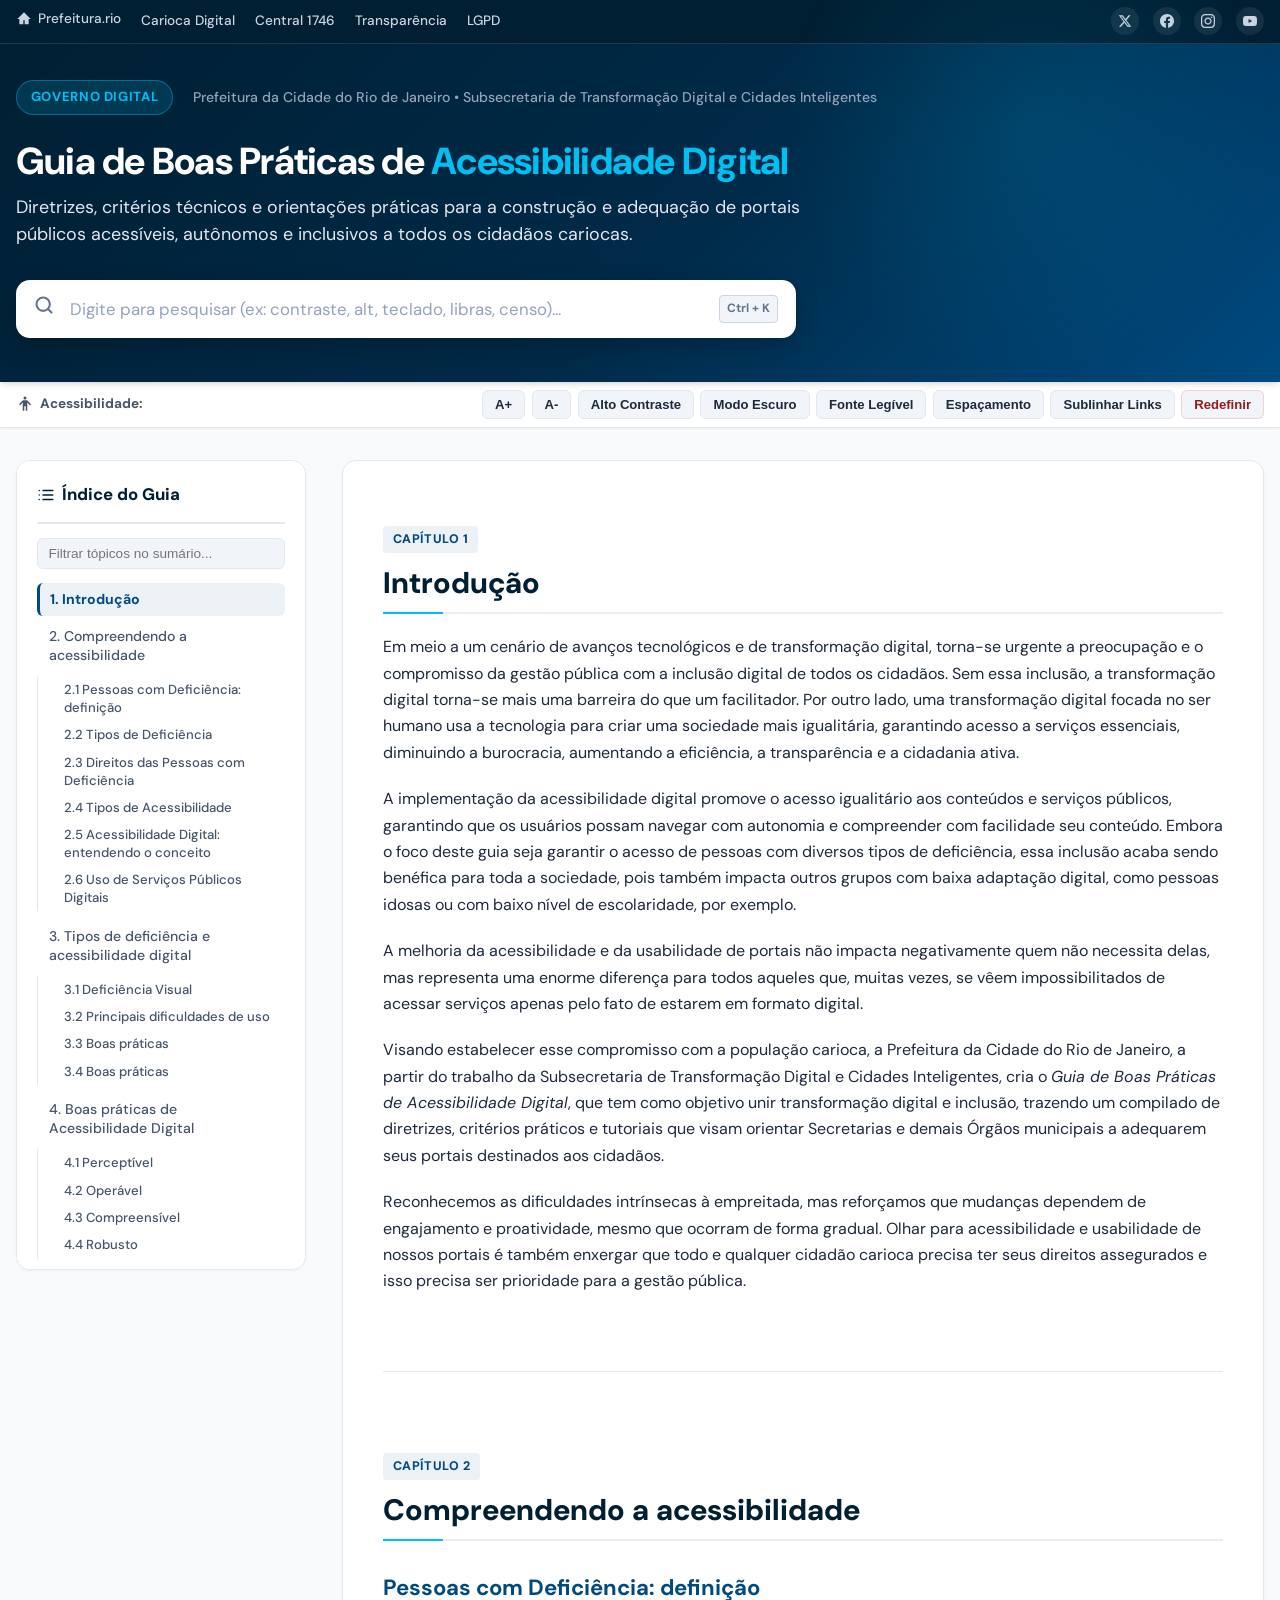
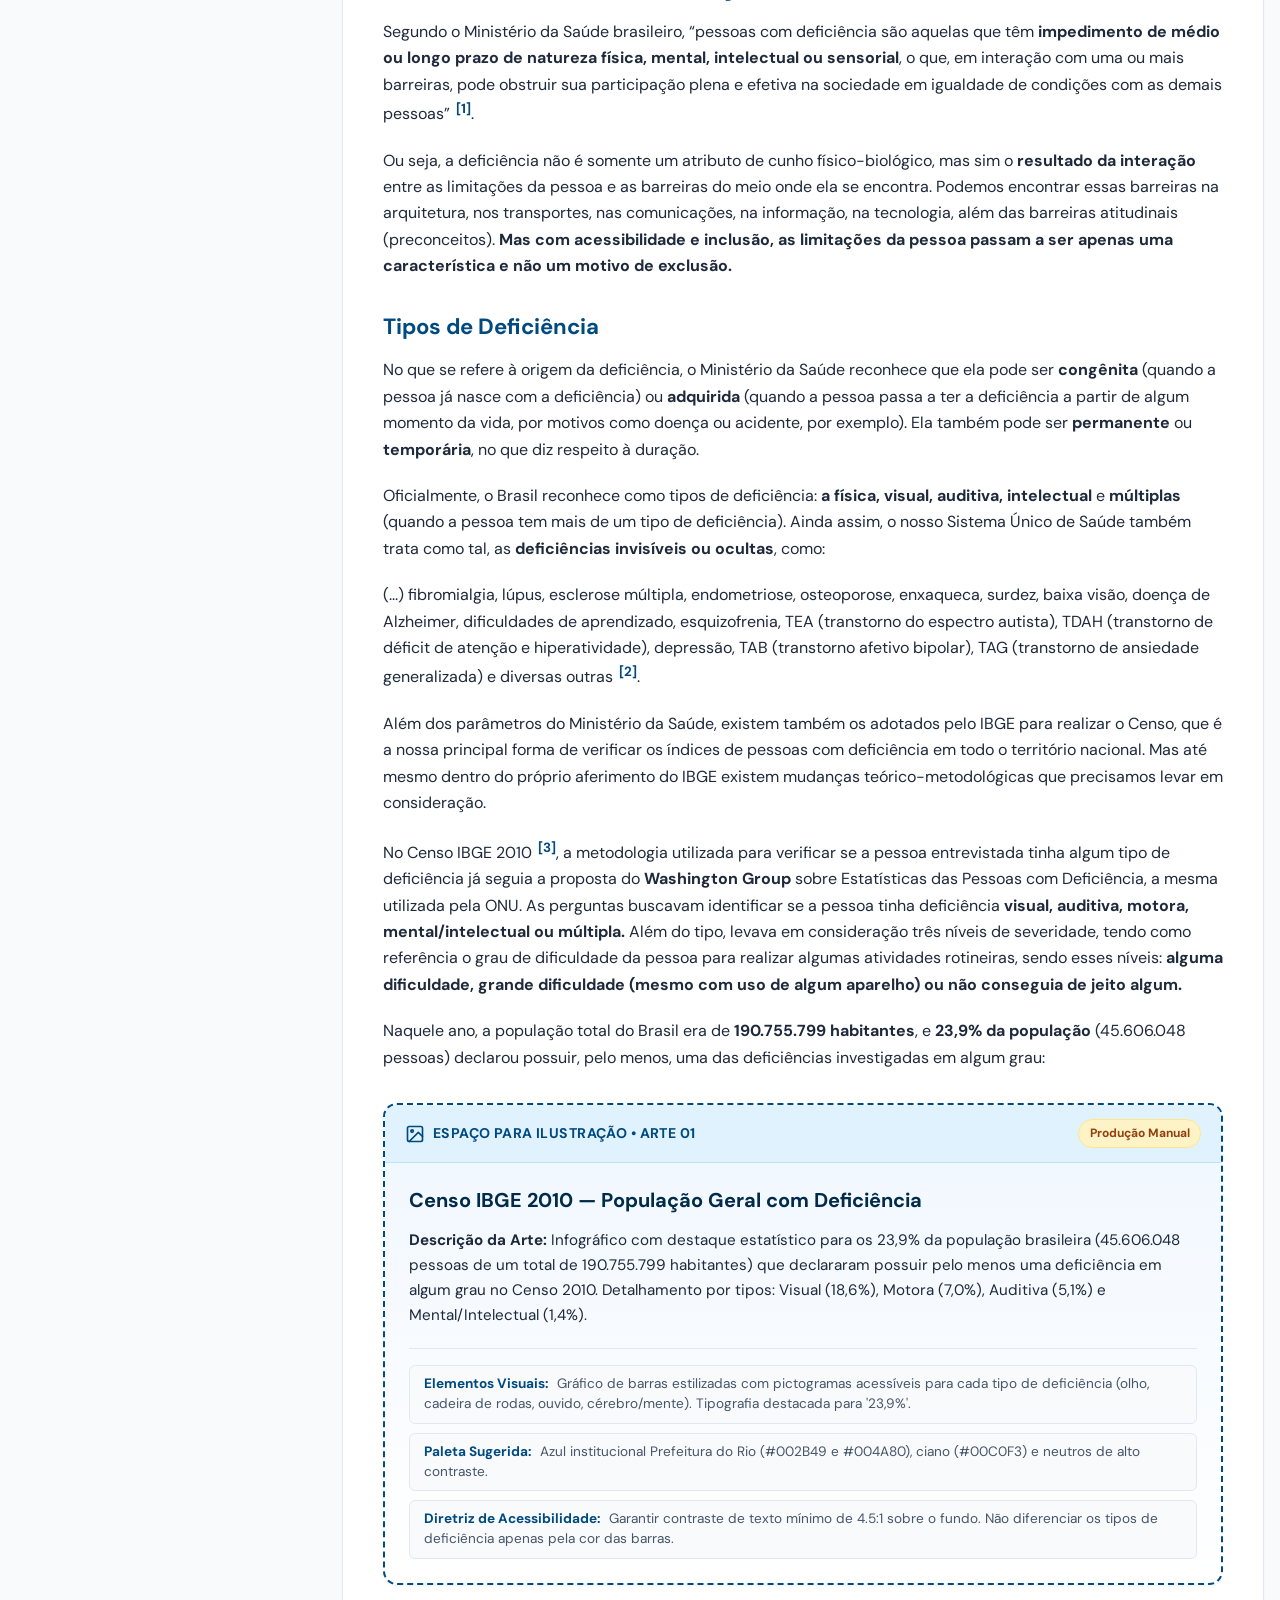
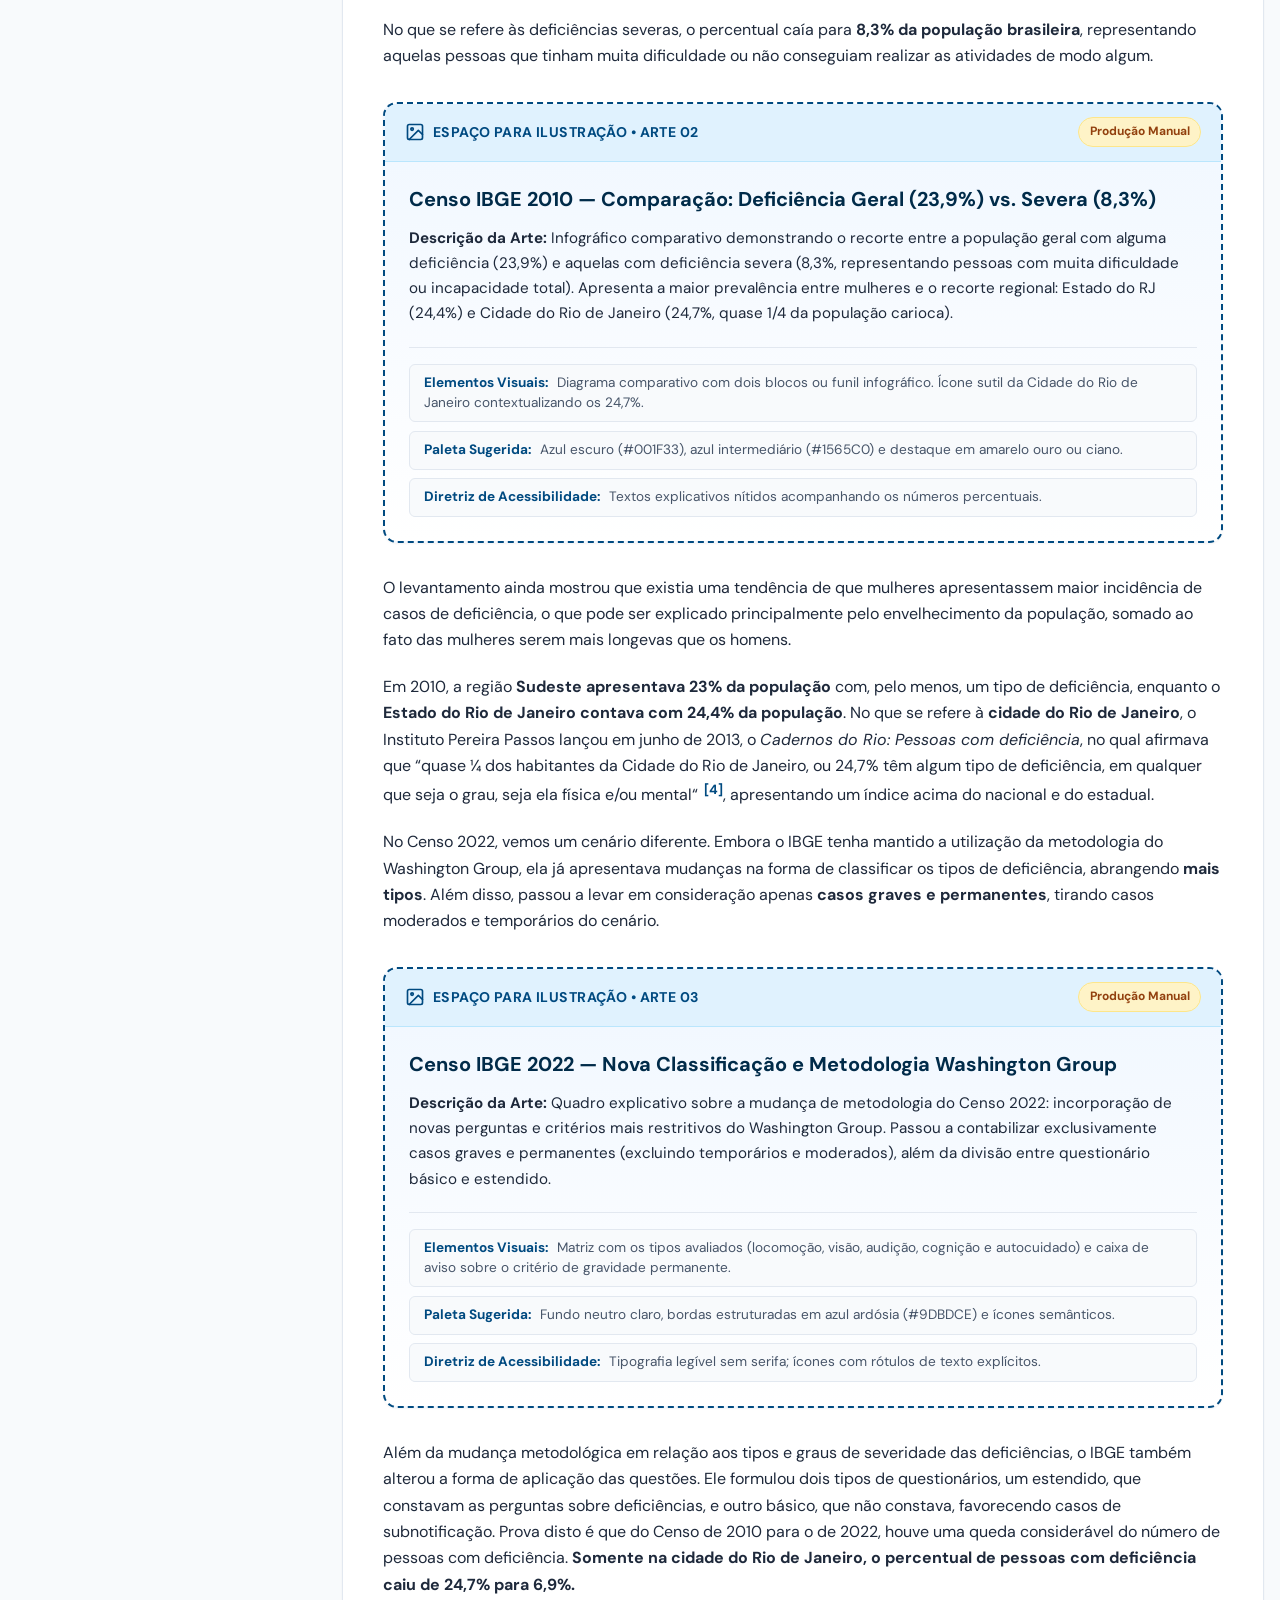
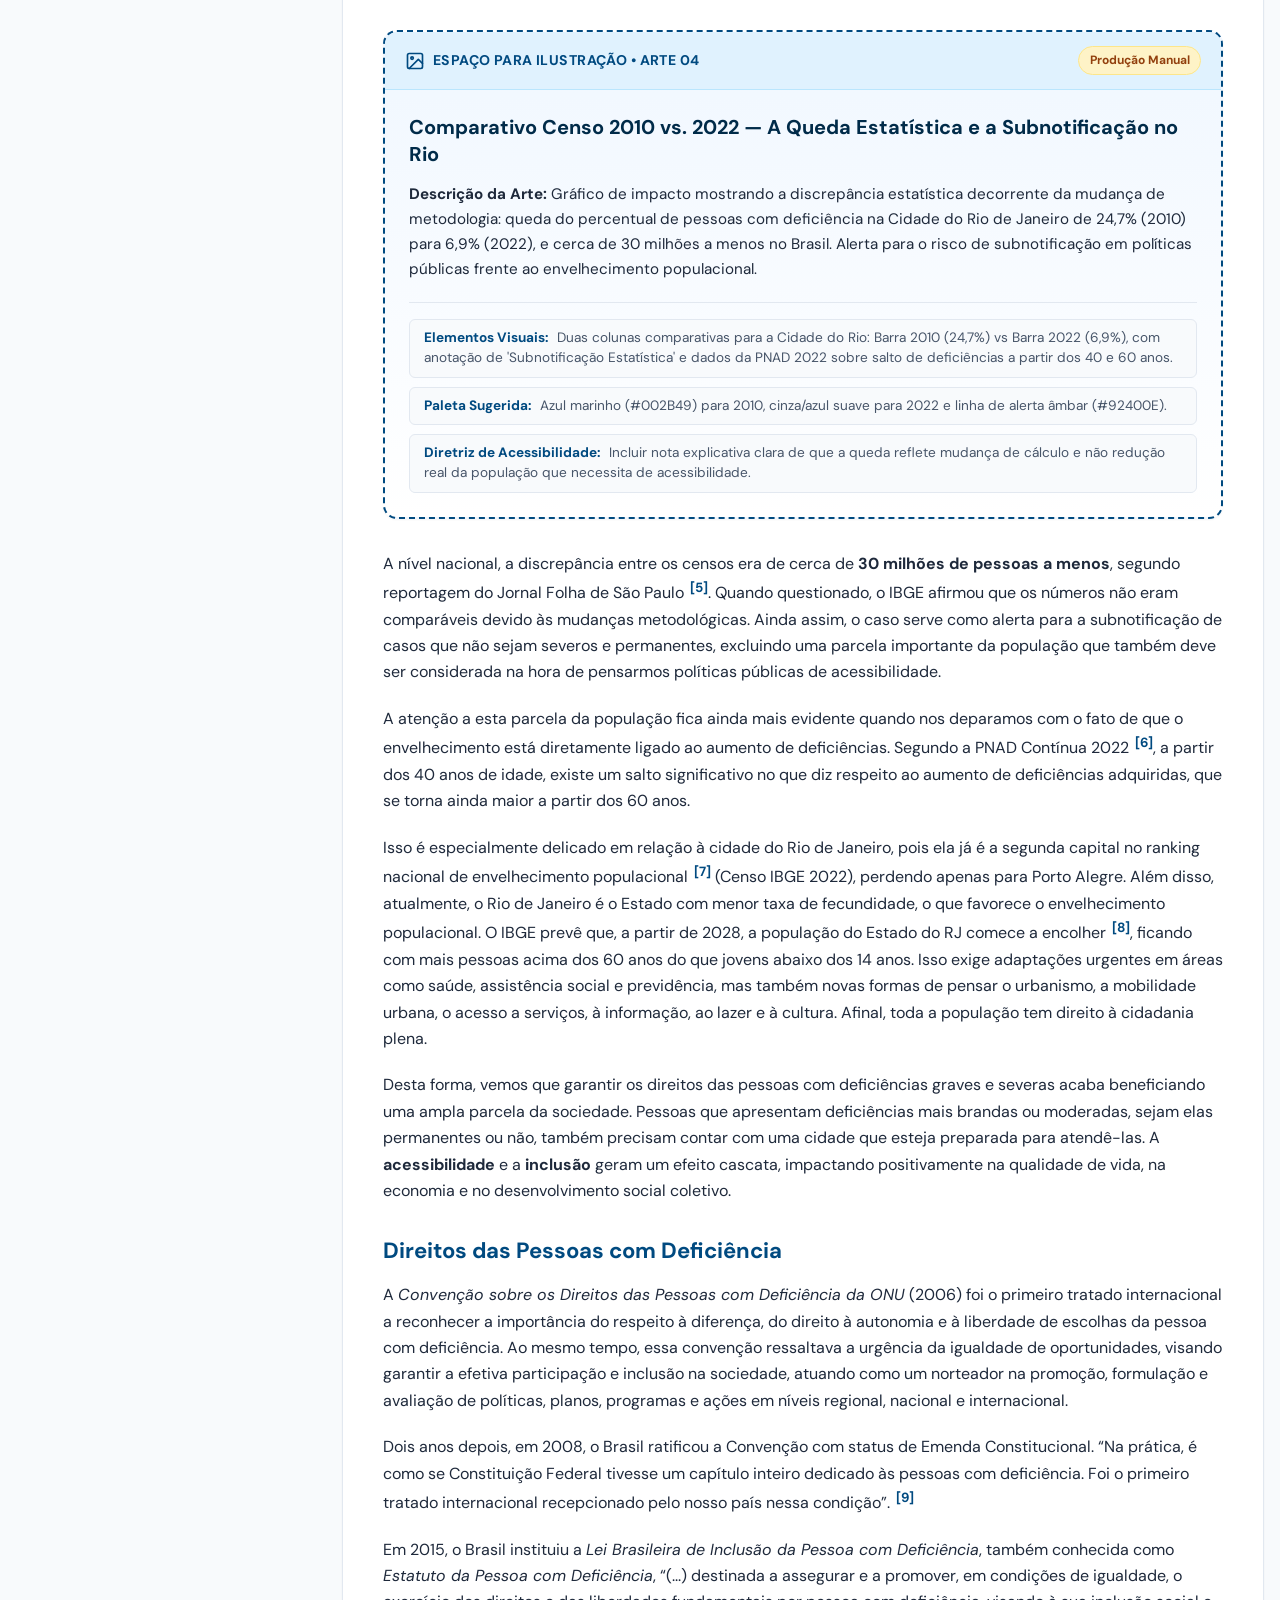
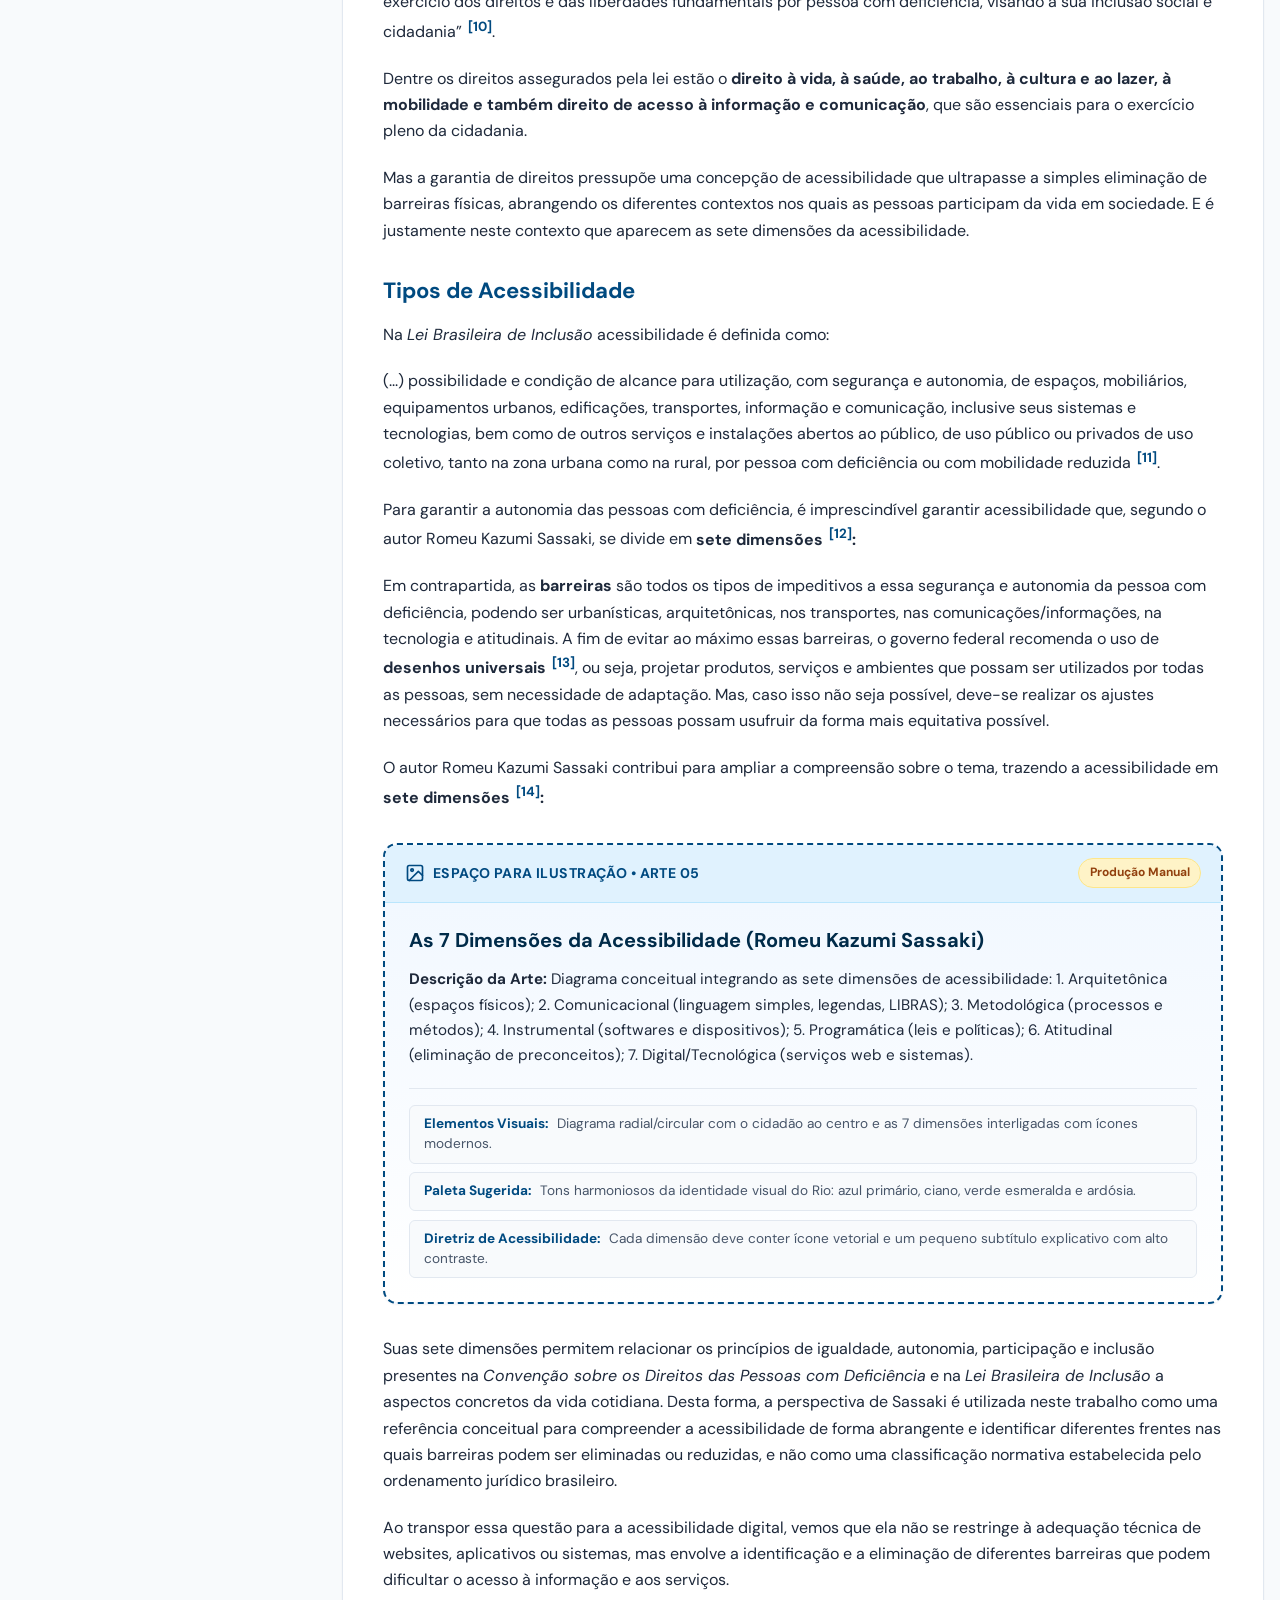
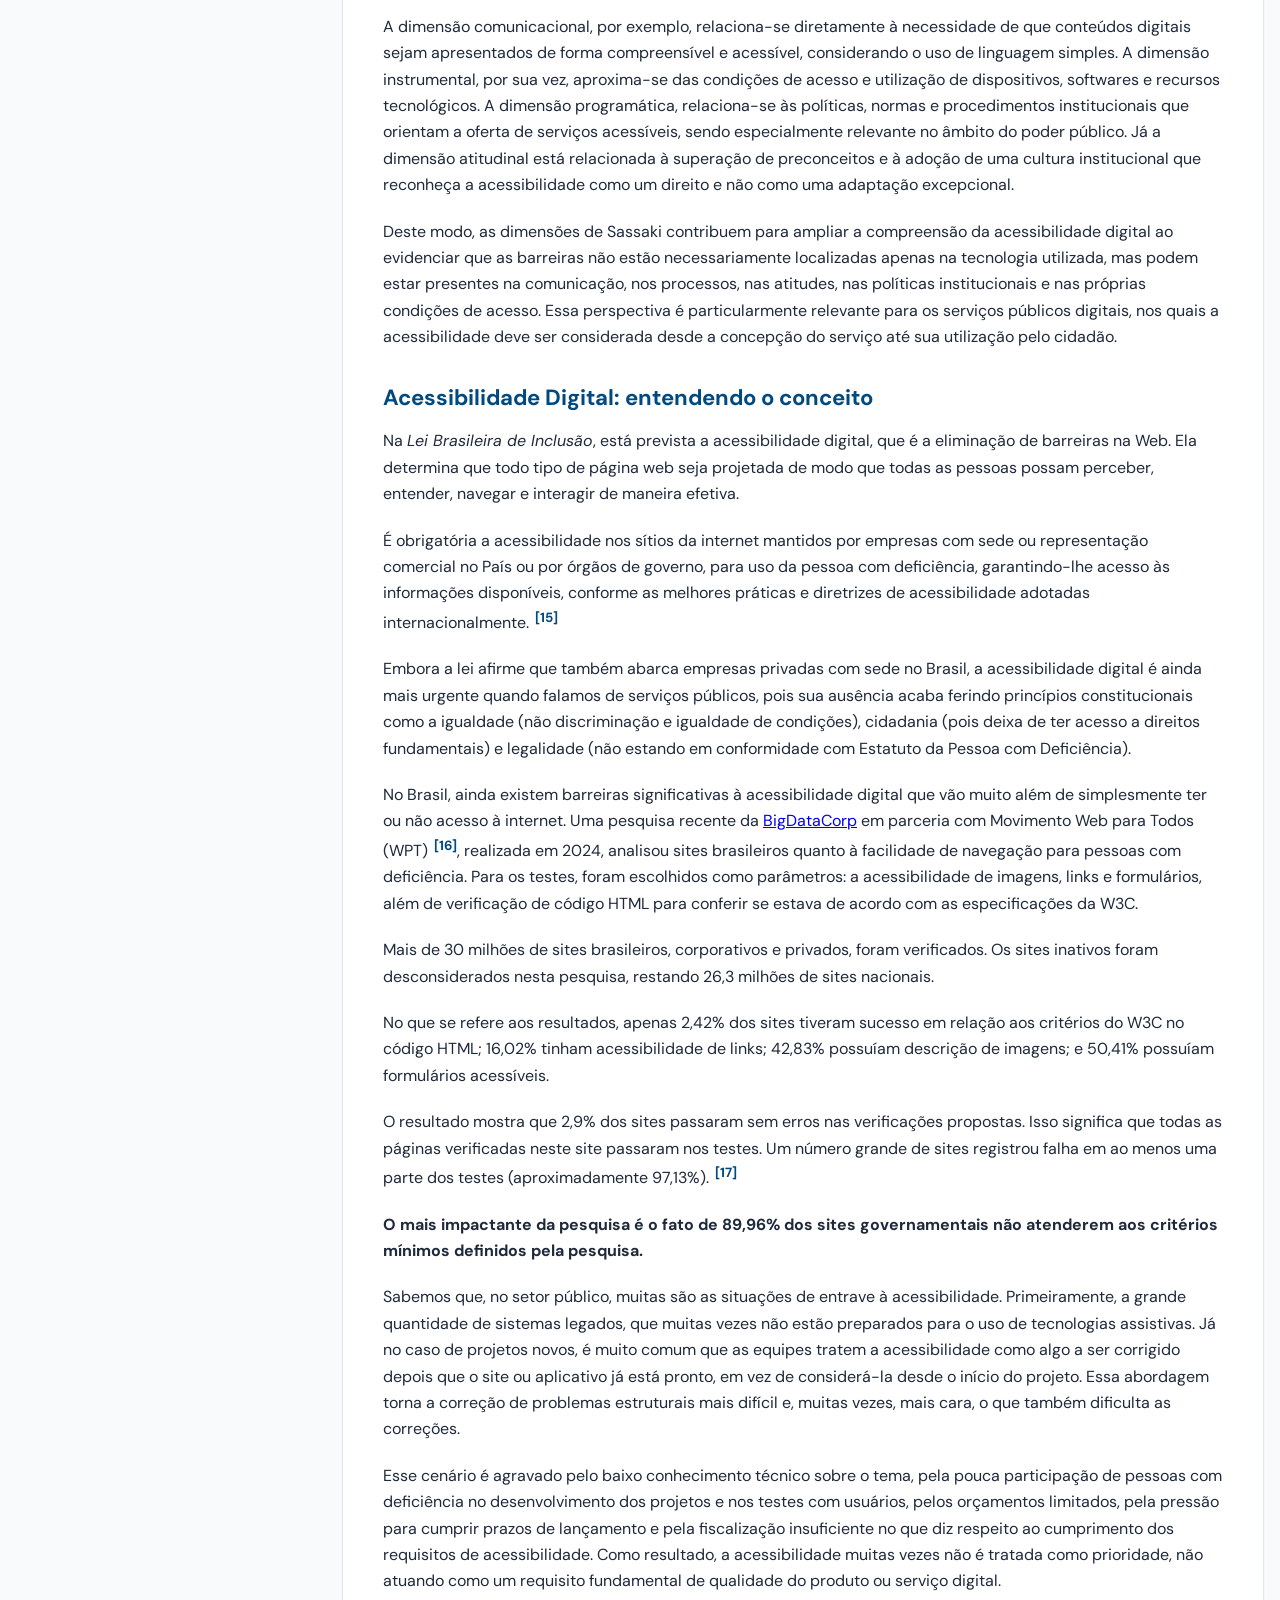
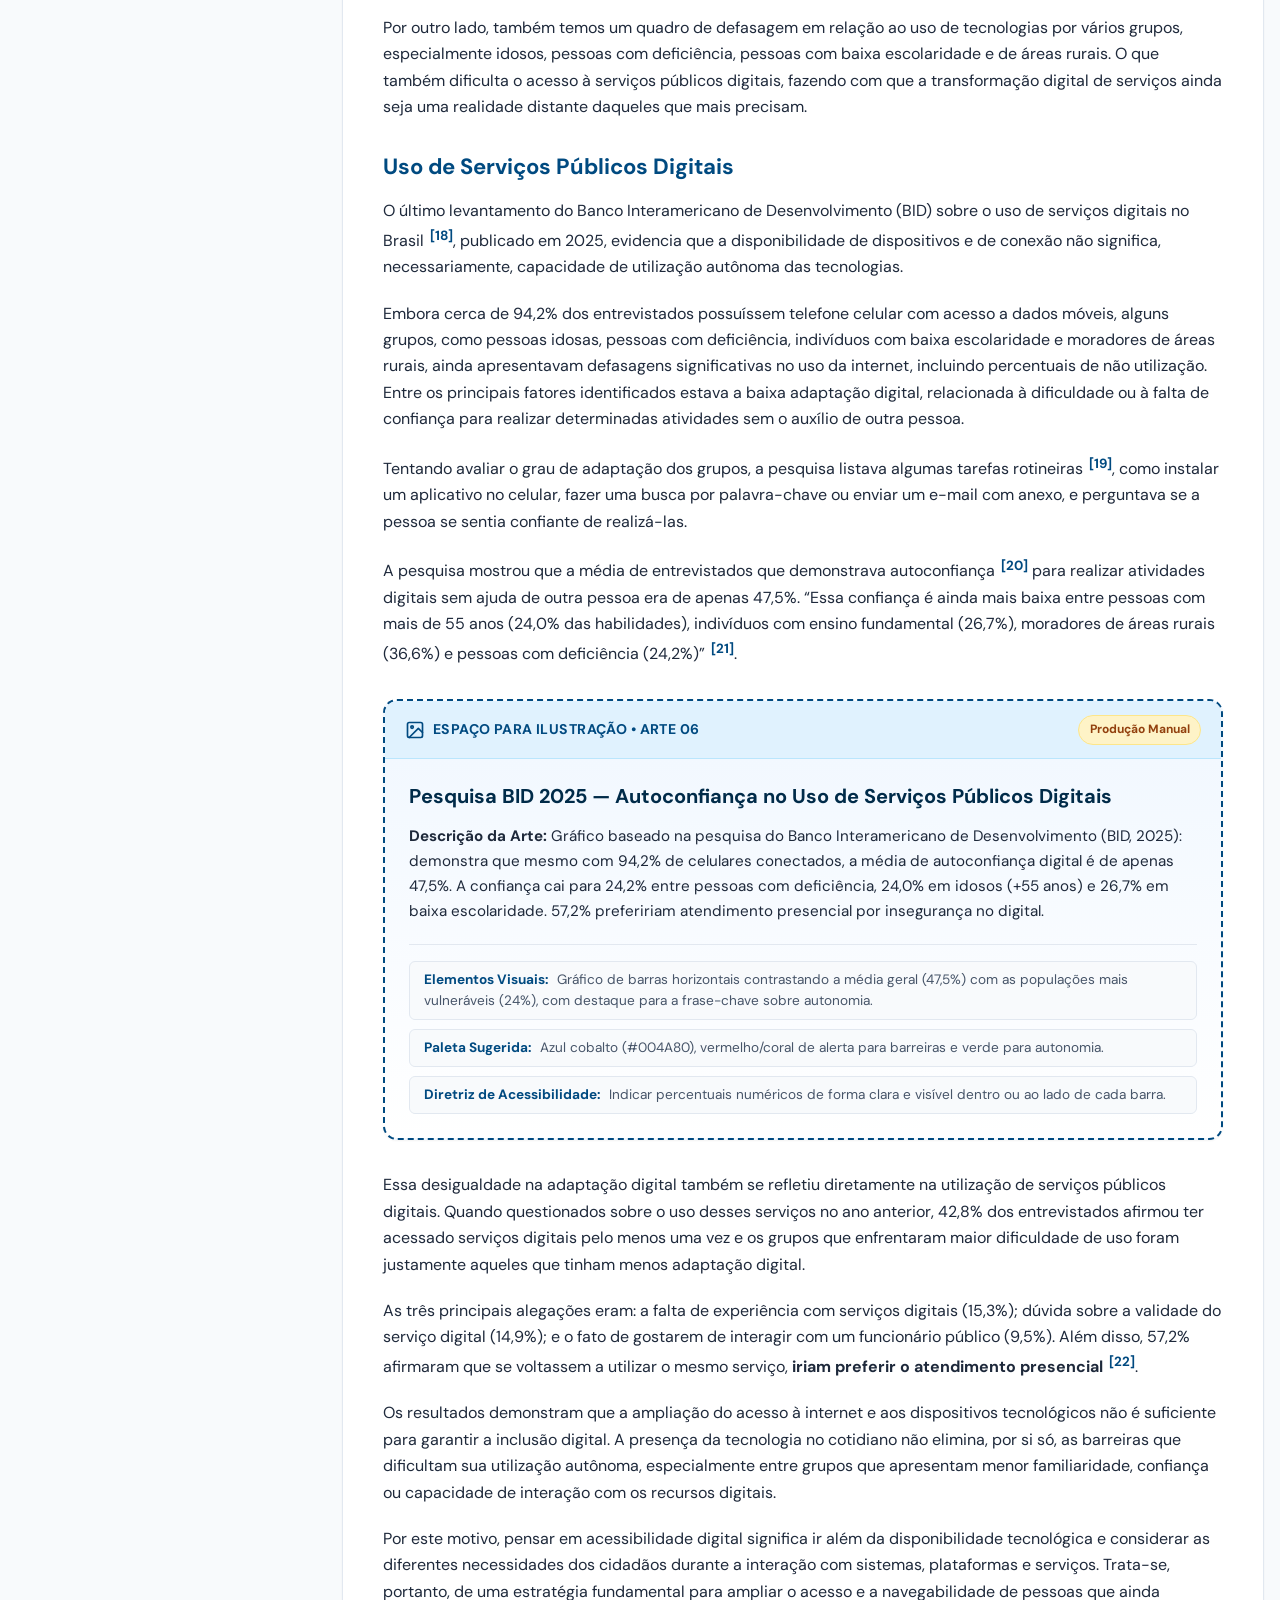
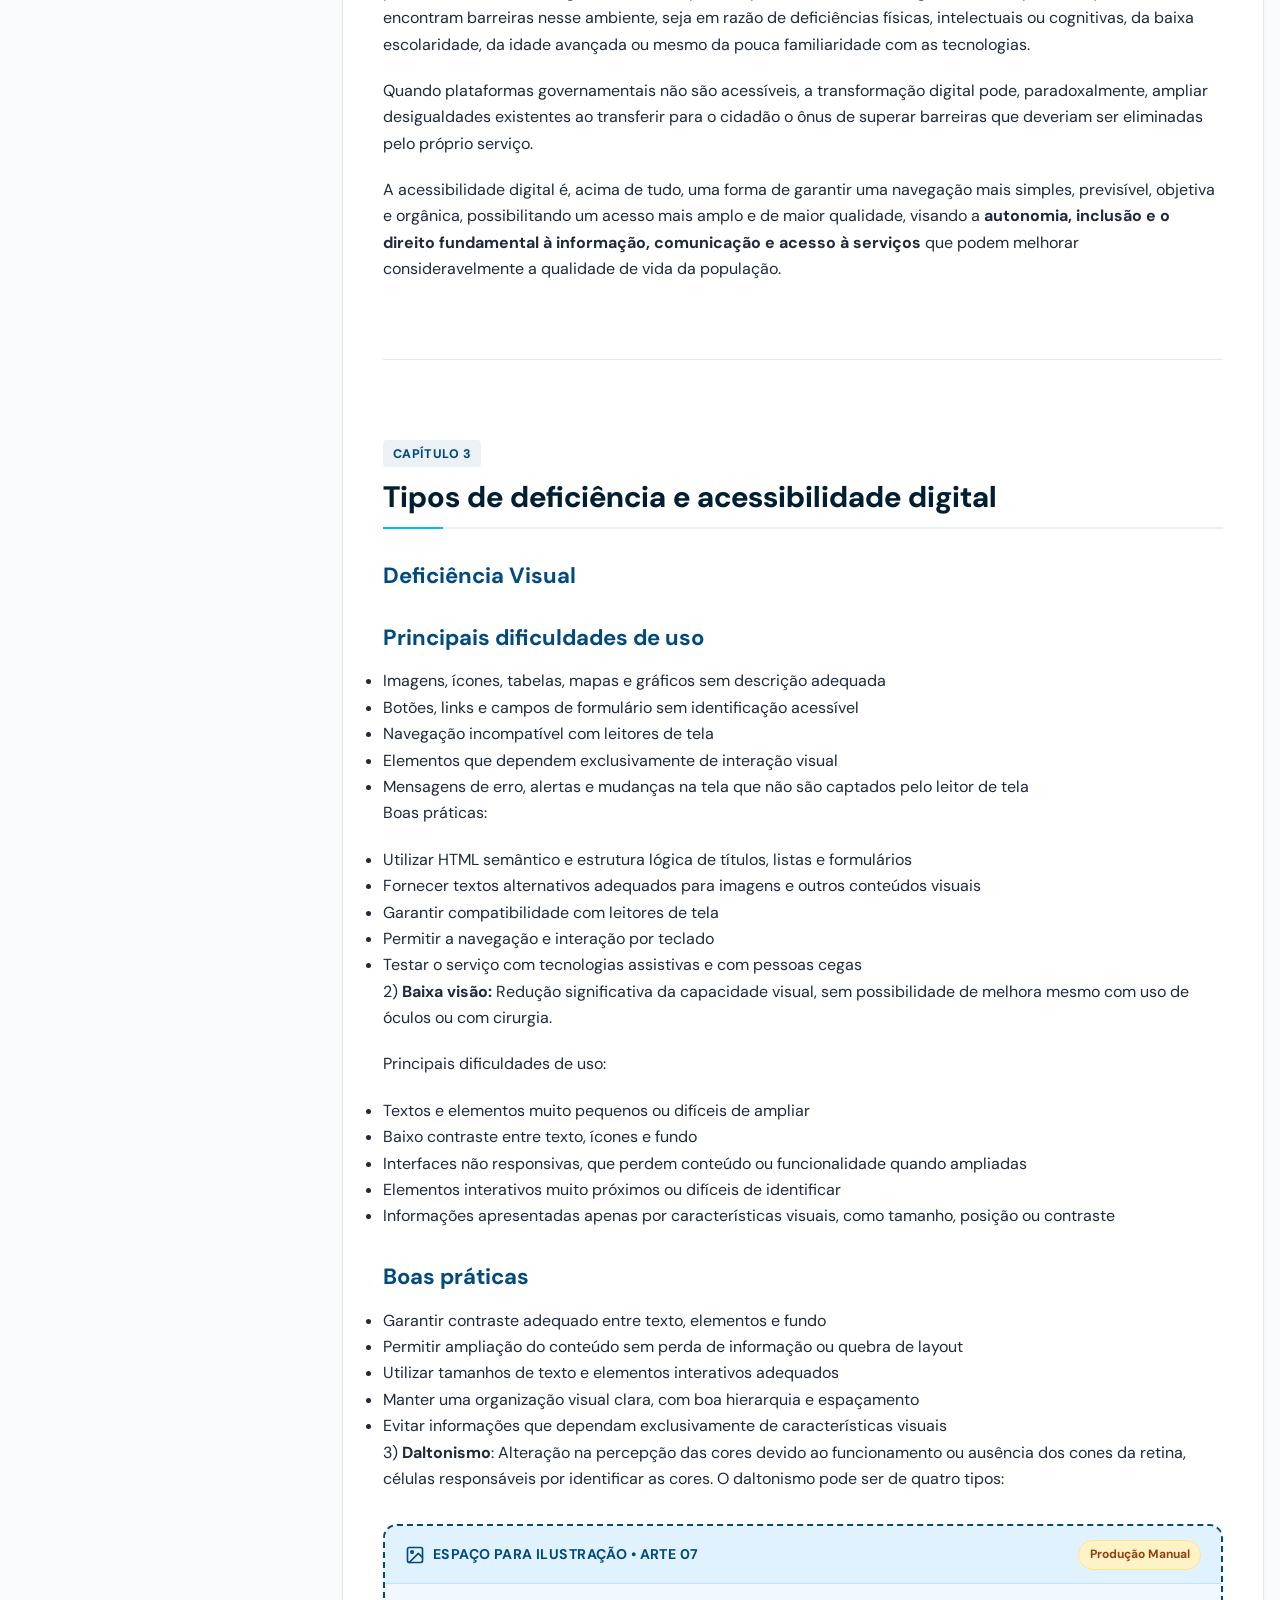
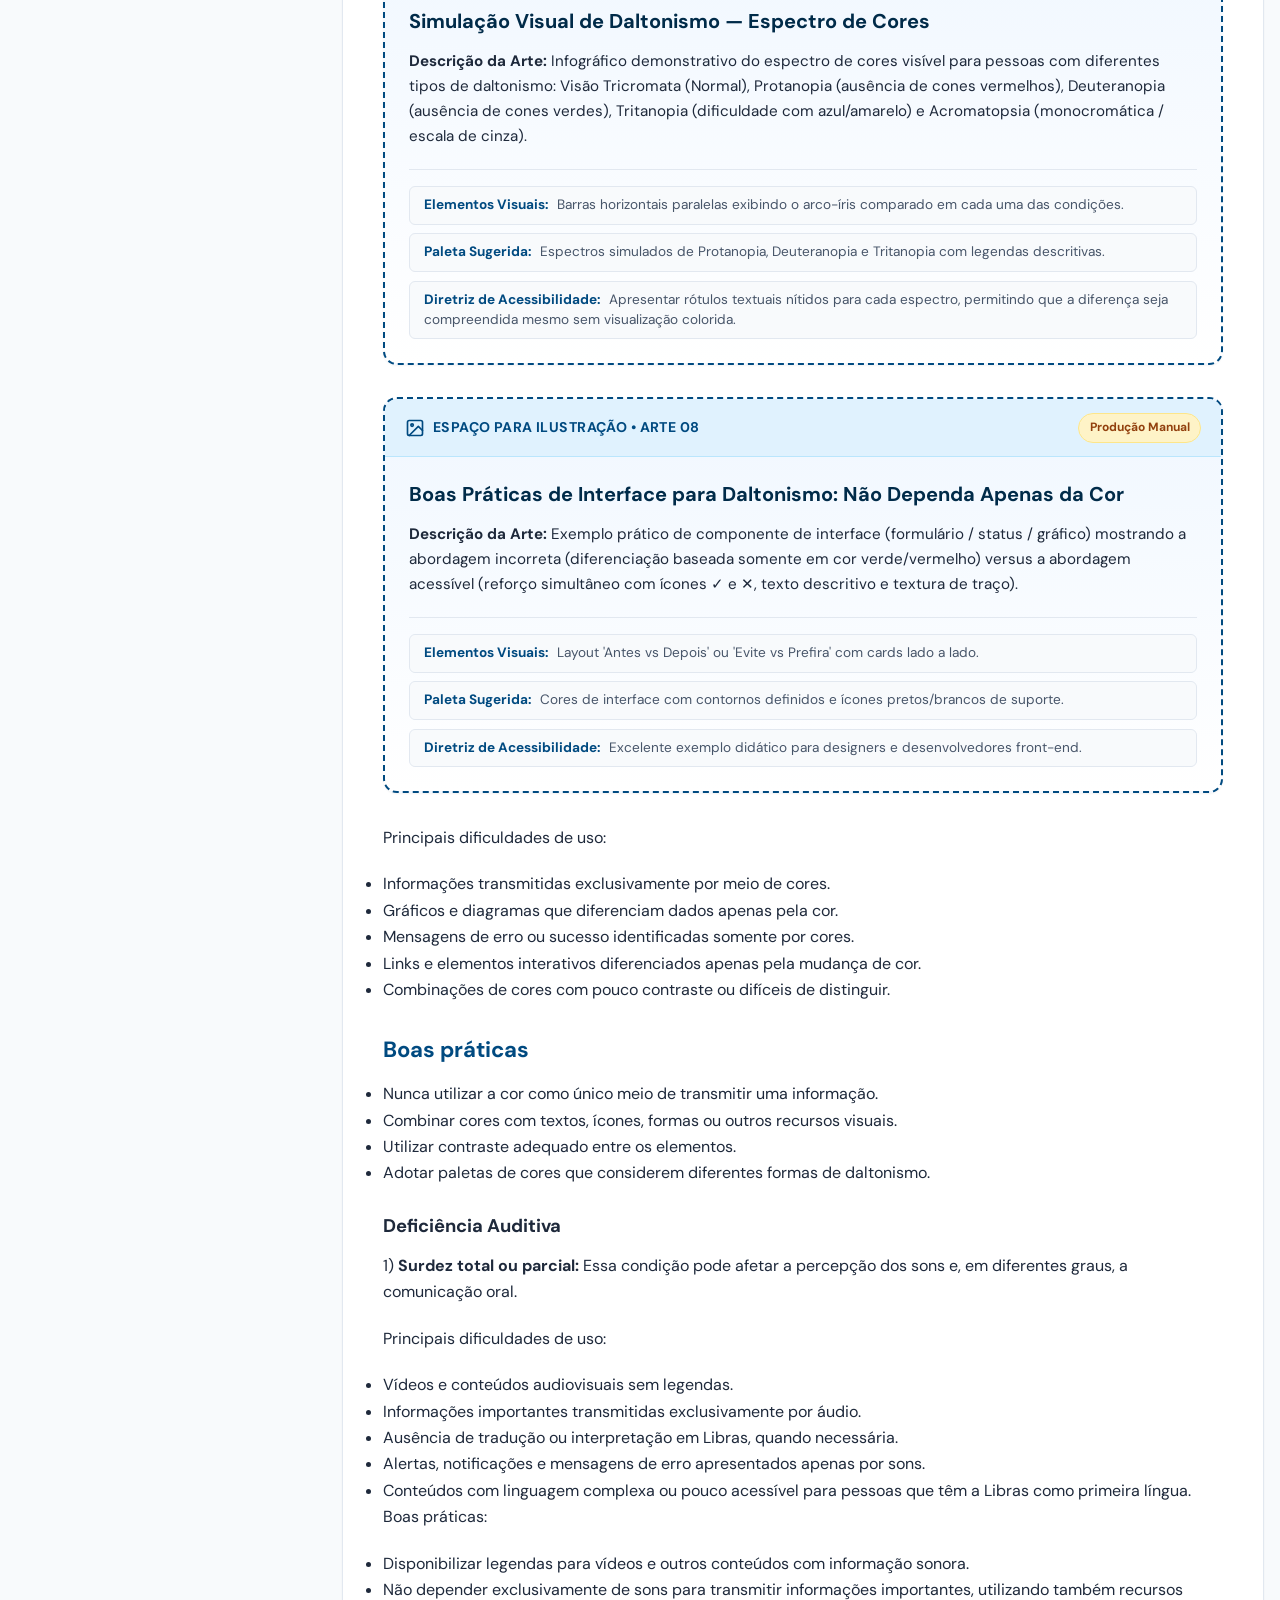
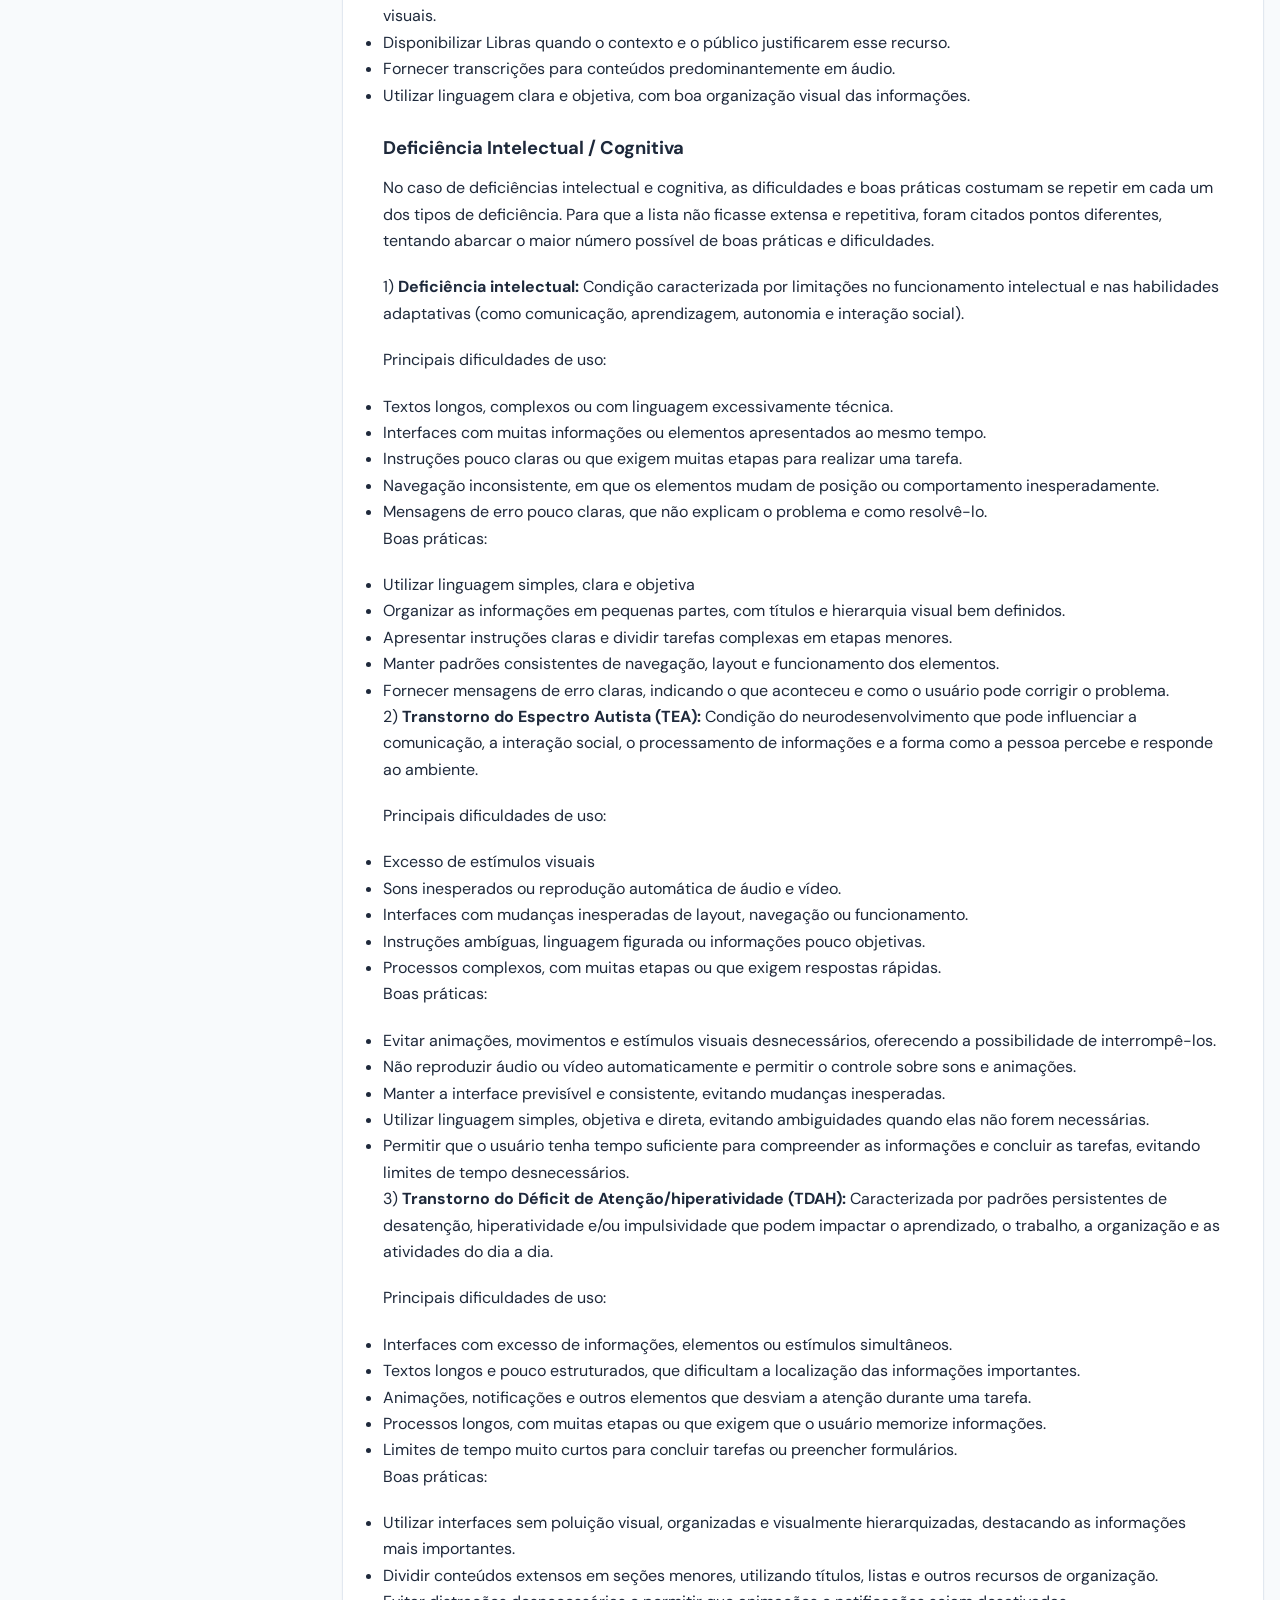
==== commit a77c7eb0: "feat: substituir imagens por caixas de especificacao de arte (18 artes) e corrigir blocos de codigo " ====
--- a/guiasite/index.html
+++ b/guiasite/index.html
@@ -370,38 +370,90 @@
     <p>Além dos parâmetros do Ministério da Saúde, existem também os adotados pelo IBGE para realizar o Censo, que é a nossa principal forma de verificar os índices de pessoas com deficiência em todo o território nacional. Mas até mesmo dentro do próprio aferimento do IBGE existem mudanças teórico-metodológicas que precisamos levar em consideração.</p>
     <p>No Censo IBGE 2010<sup id="fnref3"><a href="#fn3" class="footnote-backlink" aria-describedby="fn3">[3]</a></sup>, a metodologia utilizada para verificar se a pessoa entrevistada tinha algum tipo de deficiência já seguia a proposta do <strong>Washington Group</strong> sobre Estatísticas das Pessoas com Deficiência, a mesma utilizada pela ONU. As perguntas buscavam identificar se a pessoa tinha deficiência <strong>visual, auditiva, motora, mental/intelectual ou múltipla.</strong> Além do tipo, levava em consideração três níveis de severidade, tendo como referência o grau de dificuldade da pessoa para realizar algumas atividades rotineiras, sendo esses níveis: <strong>alguma dificuldade, grande dificuldade (mesmo com uso de algum aparelho) ou não conseguia de jeito algum.</strong></p>
     <p>Naquele ano, a população total do Brasil era de <strong>190.755.799 habitantes</strong>, e <strong>23,9% da população</strong> (45.606.048 pessoas) declarou possuir, pelo menos, uma das deficiências investigadas em algum grau:</p>
-    <figure class="content-figure">
-      <div class="figure-img-wrap" tabindex="0" role="button" aria-label="Ampliar infográfico">
-        <img src="assets/images/image1.png" alt="Gráfico do Censo 2010 (IBGE) sobre população com deficiência no Brasil (23,9%)" loading="lazy" />
-        <span class="figure-zoom-btn" aria-hidden="true">🔍 Clique para ampliar</span>
-      </div>
-      <figcaption>Gráfico do Censo 2010 (IBGE) sobre população com deficiência no Brasil (23,9%)</figcaption>
+    <figure class="art-placeholder-card" id="arte-1" aria-label="Espaço para ilustração: Censo IBGE 2010 — População Geral com Deficiência">
+      <div class="art-card-header">
+        <div class="art-badge">
+          <svg width="20" height="20" viewBox="0 0 24 24" fill="none" stroke="currentColor" stroke-width="2" stroke-linecap="round" stroke-linejoin="round" aria-hidden="true"><rect x="3" y="3" width="18" height="18" rx="2" ry="2"/><circle cx="8.5" cy="8.5" r="1.5"/><polyline points="21 15 16 10 5 21"/></svg>
+          <span>Espaço para Ilustração • Arte 01</span>
+        </div>
+        <span class="art-status-badge">Produção Manual</span>
+      </div>
+      <div class="art-card-content">
+        <h4 class="art-card-title">Censo IBGE 2010 — População Geral com Deficiência</h4>
+        <div class="art-card-desc">
+          <p><strong>Descrição da Arte:</strong> Infográfico com destaque estatístico para os 23,9% da população brasileira (45.606.048 pessoas de um total de 190.755.799 habitantes) que declararam possuir pelo menos uma deficiência em algum grau no Censo 2010. Detalhamento por tipos: Visual (18,6%), Motora (7,0%), Auditiva (5,1%) e Mental/Intelectual (1,4%).</p>
+        </div>
+        <div class="art-card-specs">
+        <div class="art-spec-pill"><span class="spec-label">Elementos Visuais:</span> Gráfico de barras estilizadas com pictogramas acessíveis para cada tipo de deficiência (olho, cadeira de rodas, ouvido, cérebro/mente). Tipografia destacada para '23,9%'.</div>
+        <div class="art-spec-pill"><span class="spec-label">Paleta Sugerida:</span> Azul institucional Prefeitura do Rio (#002B49 e #004A80), ciano (#00C0F3) e neutros de alto contraste.</div>
+        <div class="art-spec-pill"><span class="spec-label">Diretriz de Acessibilidade:</span> Garantir contraste de texto mínimo de 4.5:1 sobre o fundo. Não diferenciar os tipos de deficiência apenas pela cor das barras.</div>
+        </div>
+      </div>
     </figure>
     <p>No que se refere às deficiências severas, o percentual caía para <strong>8,3% da população brasileira</strong>, representando aquelas pessoas que tinham muita dificuldade ou não conseguiam realizar as atividades de modo algum.</p>
-    <figure class="content-figure">
-      <div class="figure-img-wrap" tabindex="0" role="button" aria-label="Ampliar infográfico">
-        <img src="assets/images/image2.png" alt="Gráfico do Censo 2010 (IBGE) sobre pessoas com deficiência severa no Brasil (8,3%)" loading="lazy" />
-        <span class="figure-zoom-btn" aria-hidden="true">🔍 Clique para ampliar</span>
-      </div>
-      <figcaption>Gráfico do Censo 2010 (IBGE) sobre pessoas com deficiência severa no Brasil (8,3%)</figcaption>
+    <figure class="art-placeholder-card" id="arte-2" aria-label="Espaço para ilustração: Censo IBGE 2010 — Comparação: Deficiência Geral (23,9%) vs. Severa (8,3%)">
+      <div class="art-card-header">
+        <div class="art-badge">
+          <svg width="20" height="20" viewBox="0 0 24 24" fill="none" stroke="currentColor" stroke-width="2" stroke-linecap="round" stroke-linejoin="round" aria-hidden="true"><rect x="3" y="3" width="18" height="18" rx="2" ry="2"/><circle cx="8.5" cy="8.5" r="1.5"/><polyline points="21 15 16 10 5 21"/></svg>
+          <span>Espaço para Ilustração • Arte 02</span>
+        </div>
+        <span class="art-status-badge">Produção Manual</span>
+      </div>
+      <div class="art-card-content">
+        <h4 class="art-card-title">Censo IBGE 2010 — Comparação: Deficiência Geral (23,9%) vs. Severa (8,3%)</h4>
+        <div class="art-card-desc">
+          <p><strong>Descrição da Arte:</strong> Infográfico comparativo demonstrando o recorte entre a população geral com alguma deficiência (23,9%) e aquelas com deficiência severa (8,3%, representando pessoas com muita dificuldade ou incapacidade total). Apresenta a maior prevalência entre mulheres e o recorte regional: Estado do RJ (24,4%) e Cidade do Rio de Janeiro (24,7%, quase 1/4 da população carioca).</p>
+        </div>
+        <div class="art-card-specs">
+        <div class="art-spec-pill"><span class="spec-label">Elementos Visuais:</span> Diagrama comparativo com dois blocos ou funil infográfico. Ícone sutil da Cidade do Rio de Janeiro contextualizando os 24,7%.</div>
+        <div class="art-spec-pill"><span class="spec-label">Paleta Sugerida:</span> Azul escuro (#001F33), azul intermediário (#1565C0) e destaque em amarelo ouro ou ciano.</div>
+        <div class="art-spec-pill"><span class="spec-label">Diretriz de Acessibilidade:</span> Textos explicativos nítidos acompanhando os números percentuais.</div>
+        </div>
+      </div>
     </figure>
     <p>O levantamento ainda mostrou que existia uma tendência de que mulheres apresentassem maior incidência de casos de deficiência, o que pode ser explicado principalmente pelo envelhecimento da população, somado ao fato das mulheres serem mais longevas que os homens.</p>
     <p>Em 2010, a região <strong>Sudeste apresentava 23% da população</strong> com, pelo menos, um tipo de deficiência, enquanto o <strong>Estado do Rio de Janeiro contava com 24,4% da população</strong>. No que se refere à <strong>cidade do Rio de Janeiro</strong>, o Instituto Pereira Passos lançou em junho de 2013, o <em>Cadernos do Rio: Pessoas com deficiência</em>, no qual afirmava que “quase ¼ dos habitantes da Cidade do Rio de Janeiro, ou 24,7% têm algum tipo de deficiência, em qualquer que seja o grau, seja ela física e/ou mental“<sup id="fnref4"><a href="#fn4" class="footnote-backlink" aria-describedby="fn4">[4]</a></sup>, apresentando um índice acima do nacional e do estadual.</p>
     <p>No Censo 2022, vemos um cenário diferente. Embora o IBGE tenha mantido a utilização da metodologia do Washington Group, ela já apresentava mudanças na forma de classificar os tipos de deficiência, abrangendo <strong>mais tipos</strong>. Além disso, passou a levar em consideração apenas <strong>casos graves e permanentes</strong>, tirando casos moderados e temporários do cenário.</p>
-    <figure class="content-figure">
-      <div class="figure-img-wrap" tabindex="0" role="button" aria-label="Ampliar infográfico">
-        <img src="assets/images/image3.png" alt="Gráfico do Censo 2022 (IBGE) com comparativo da população com deficiência" loading="lazy" />
-        <span class="figure-zoom-btn" aria-hidden="true">🔍 Clique para ampliar</span>
-      </div>
-      <figcaption>Gráfico do Censo 2022 (IBGE) com comparativo da população com deficiência</figcaption>
+    <figure class="art-placeholder-card" id="arte-3" aria-label="Espaço para ilustração: Censo IBGE 2022 — Nova Classificação e Metodologia Washington Group">
+      <div class="art-card-header">
+        <div class="art-badge">
+          <svg width="20" height="20" viewBox="0 0 24 24" fill="none" stroke="currentColor" stroke-width="2" stroke-linecap="round" stroke-linejoin="round" aria-hidden="true"><rect x="3" y="3" width="18" height="18" rx="2" ry="2"/><circle cx="8.5" cy="8.5" r="1.5"/><polyline points="21 15 16 10 5 21"/></svg>
+          <span>Espaço para Ilustração • Arte 03</span>
+        </div>
+        <span class="art-status-badge">Produção Manual</span>
+      </div>
+      <div class="art-card-content">
+        <h4 class="art-card-title">Censo IBGE 2022 — Nova Classificação e Metodologia Washington Group</h4>
+        <div class="art-card-desc">
+          <p><strong>Descrição da Arte:</strong> Quadro explicativo sobre a mudança de metodologia do Censo 2022: incorporação de novas perguntas e critérios mais restritivos do Washington Group. Passou a contabilizar exclusivamente casos graves e permanentes (excluindo temporários e moderados), além da divisão entre questionário básico e estendido.</p>
+        </div>
+        <div class="art-card-specs">
+        <div class="art-spec-pill"><span class="spec-label">Elementos Visuais:</span> Matriz com os tipos avaliados (locomoção, visão, audição, cognição e autocuidado) e caixa de aviso sobre o critério de gravidade permanente.</div>
+        <div class="art-spec-pill"><span class="spec-label">Paleta Sugerida:</span> Fundo neutro claro, bordas estruturadas em azul ardósia (#9DBDCE) e ícones semânticos.</div>
+        <div class="art-spec-pill"><span class="spec-label">Diretriz de Acessibilidade:</span> Tipografia legível sem serifa; ícones com rótulos de texto explícitos.</div>
+        </div>
+      </div>
     </figure>
     <p>Além da mudança metodológica em relação aos tipos e graus de severidade das deficiências, o IBGE também alterou a forma de aplicação das questões. Ele formulou dois tipos de questionários, um estendido, que constavam as perguntas sobre deficiências, e outro básico, que não constava, favorecendo casos de subnotificação. Prova disto é que do Censo de 2010 para o de 2022, houve uma queda considerável do número de pessoas com deficiência. <strong>Somente na cidade do Rio de Janeiro, o percentual de pessoas com deficiência caiu de 24,7% para 6,9%.</strong></p>
-    <figure class="content-figure">
-      <div class="figure-img-wrap" tabindex="0" role="button" aria-label="Ampliar infográfico">
-        <img src="assets/images/image4.png" alt="Gráfico do Censo 2022 (IBGE) demonstrando comparativo metodológico entre os censos" loading="lazy" />
-        <span class="figure-zoom-btn" aria-hidden="true">🔍 Clique para ampliar</span>
-      </div>
-      <figcaption>Gráfico do Censo 2022 (IBGE) demonstrando comparativo metodológico entre os censos</figcaption>
+    <figure class="art-placeholder-card" id="arte-4" aria-label="Espaço para ilustração: Comparativo Censo 2010 vs. 2022 — A Queda Estatística e a Subnotificação no Rio">
+      <div class="art-card-header">
+        <div class="art-badge">
+          <svg width="20" height="20" viewBox="0 0 24 24" fill="none" stroke="currentColor" stroke-width="2" stroke-linecap="round" stroke-linejoin="round" aria-hidden="true"><rect x="3" y="3" width="18" height="18" rx="2" ry="2"/><circle cx="8.5" cy="8.5" r="1.5"/><polyline points="21 15 16 10 5 21"/></svg>
+          <span>Espaço para Ilustração • Arte 04</span>
+        </div>
+        <span class="art-status-badge">Produção Manual</span>
+      </div>
+      <div class="art-card-content">
+        <h4 class="art-card-title">Comparativo Censo 2010 vs. 2022 — A Queda Estatística e a Subnotificação no Rio</h4>
+        <div class="art-card-desc">
+          <p><strong>Descrição da Arte:</strong> Gráfico de impacto mostrando a discrepância estatística decorrente da mudança de metodologia: queda do percentual de pessoas com deficiência na Cidade do Rio de Janeiro de 24,7% (2010) para 6,9% (2022), e cerca de 30 milhões a menos no Brasil. Alerta para o risco de subnotificação em políticas públicas frente ao envelhecimento populacional.</p>
+        </div>
+        <div class="art-card-specs">
+        <div class="art-spec-pill"><span class="spec-label">Elementos Visuais:</span> Duas colunas comparativas para a Cidade do Rio: Barra 2010 (24,7%) vs Barra 2022 (6,9%), com anotação de 'Subnotificação Estatística' e dados da PNAD 2022 sobre salto de deficiências a partir dos 40 e 60 anos.</div>
+        <div class="art-spec-pill"><span class="spec-label">Paleta Sugerida:</span> Azul marinho (#002B49) para 2010, cinza/azul suave para 2022 e linha de alerta âmbar (#92400E).</div>
+        <div class="art-spec-pill"><span class="spec-label">Diretriz de Acessibilidade:</span> Incluir nota explicativa clara de que a queda reflete mudança de cálculo e não redução real da população que necessita de acessibilidade.</div>
+        </div>
+      </div>
     </figure>
     <p>A nível nacional, a discrepância entre os censos era de cerca de <strong>30 milhões de pessoas a menos</strong>, segundo reportagem do Jornal Folha de São Paulo<sup id="fnref5"><a href="#fn5" class="footnote-backlink" aria-describedby="fn5">[5]</a></sup>. Quando questionado, o IBGE afirmou que os números não eram comparáveis devido às mudanças metodológicas. Ainda assim, o caso serve como alerta para a subnotificação de casos que não sejam severos e permanentes, excluindo uma parcela importante da população que também deve ser considerada na hora de pensarmos políticas públicas de acessibilidade.</p>
     <p>A atenção a esta parcela da população fica ainda mais evidente quando nos deparamos com o fato de que o envelhecimento está diretamente ligado ao aumento de deficiências. Segundo a PNAD Contínua 2022<sup id="fnref6"><a href="#fn6" class="footnote-backlink" aria-describedby="fn6">[6]</a></sup>, a partir dos 40 anos de idade, existe um salto significativo no que diz respeito ao aumento de deficiências adquiridas, que se torna ainda maior a partir dos 60 anos.</p>
@@ -423,12 +475,25 @@
     <p>Para garantir a autonomia das pessoas com deficiência, é imprescindível garantir acessibilidade que, segundo o autor Romeu Kazumi Sassaki, se divide em <strong>sete dimensões<sup id="fnref12"><a href="#fn12" class="footnote-backlink" aria-describedby="fn12">[12]</a></sup>:</strong></p>
     <p>Em contrapartida, as <strong>barreiras</strong> são todos os tipos de impeditivos a essa segurança e autonomia da pessoa com deficiência, podendo ser urbanísticas, arquitetônicas, nos transportes, nas comunicações/informações, na tecnologia e atitudinais. A fim de evitar ao máximo essas barreiras, o governo federal recomenda o uso de <strong>desenhos universais</strong><sup id="fnref13"><a href="#fn13" class="footnote-backlink" aria-describedby="fn13">[13]</a></sup>, ou seja, projetar produtos, serviços e ambientes que possam ser utilizados por todas as pessoas, sem necessidade de adaptação. Mas, caso isso não seja possível, deve-se realizar os ajustes necessários para que todas as pessoas possam usufruir da forma mais equitativa possível.</p>
     <p>O autor Romeu Kazumi Sassaki contribui para ampliar a compreensão sobre o tema, trazendo a acessibilidade em <strong>sete dimensões<sup id="fnref14"><a href="#fn14" class="footnote-backlink" aria-describedby="fn14">[14]</a></sup>:</strong></p>
-    <figure class="content-figure">
-      <div class="figure-img-wrap" tabindex="0" role="button" aria-label="Ampliar infográfico">
-        <img src="assets/images/image5.png" alt="Infográfico das Sete Dimensões de Acessibilidade segundo Romeu Kazumi Sassaki" loading="lazy" />
-        <span class="figure-zoom-btn" aria-hidden="true">🔍 Clique para ampliar</span>
-      </div>
-      <figcaption>Infográfico das Sete Dimensões de Acessibilidade segundo Romeu Kazumi Sassaki</figcaption>
+    <figure class="art-placeholder-card" id="arte-5" aria-label="Espaço para ilustração: As 7 Dimensões da Acessibilidade (Romeu Kazumi Sassaki)">
+      <div class="art-card-header">
+        <div class="art-badge">
+          <svg width="20" height="20" viewBox="0 0 24 24" fill="none" stroke="currentColor" stroke-width="2" stroke-linecap="round" stroke-linejoin="round" aria-hidden="true"><rect x="3" y="3" width="18" height="18" rx="2" ry="2"/><circle cx="8.5" cy="8.5" r="1.5"/><polyline points="21 15 16 10 5 21"/></svg>
+          <span>Espaço para Ilustração • Arte 05</span>
+        </div>
+        <span class="art-status-badge">Produção Manual</span>
+      </div>
+      <div class="art-card-content">
+        <h4 class="art-card-title">As 7 Dimensões da Acessibilidade (Romeu Kazumi Sassaki)</h4>
+        <div class="art-card-desc">
+          <p><strong>Descrição da Arte:</strong> Diagrama conceitual integrando as sete dimensões de acessibilidade: 1. Arquitetônica (espaços físicos); 2. Comunicacional (linguagem simples, legendas, LIBRAS); 3. Metodológica (processos e métodos); 4. Instrumental (softwares e dispositivos); 5. Programática (leis e políticas); 6. Atitudinal (eliminação de preconceitos); 7. Digital/Tecnológica (serviços web e sistemas).</p>
+        </div>
+        <div class="art-card-specs">
+        <div class="art-spec-pill"><span class="spec-label">Elementos Visuais:</span> Diagrama radial/circular com o cidadão ao centro e as 7 dimensões interligadas com ícones modernos.</div>
+        <div class="art-spec-pill"><span class="spec-label">Paleta Sugerida:</span> Tons harmoniosos da identidade visual do Rio: azul primário, ciano, verde esmeralda e ardósia.</div>
+        <div class="art-spec-pill"><span class="spec-label">Diretriz de Acessibilidade:</span> Cada dimensão deve conter ícone vetorial e um pequeno subtítulo explicativo com alto contraste.</div>
+        </div>
+      </div>
     </figure>
     <p>Suas sete dimensões permitem relacionar os princípios de igualdade, autonomia, participação e inclusão presentes na <em>Convenção sobre os Direitos das Pessoas com Deficiência</em> e na <em>Lei Brasileira de Inclusão</em> a aspectos concretos da vida cotidiana. Desta forma, a perspectiva de Sassaki é utilizada neste trabalho como uma referência conceitual para compreender a acessibilidade de forma abrangente e identificar diferentes frentes nas quais barreiras podem ser eliminadas ou reduzidas, e não como uma classificação normativa estabelecida pelo ordenamento jurídico brasileiro.</p>
     <p>Ao transpor essa questão para a acessibilidade digital, vemos que ela não se restringe à adequação técnica de websites, aplicativos ou sistemas, mas envolve a identificação e a eliminação de diferentes barreiras que podem dificultar o acesso à informação e aos serviços.</p>
@@ -455,12 +520,25 @@
     <p>Embora cerca de 94,2% dos entrevistados possuíssem telefone celular com acesso a dados móveis, alguns grupos, como pessoas idosas, pessoas com deficiência, indivíduos com baixa escolaridade e moradores de áreas rurais, ainda apresentavam defasagens significativas no uso da internet, incluindo percentuais de não utilização. Entre os principais fatores identificados estava a baixa adaptação digital, relacionada à dificuldade ou à falta de confiança para realizar determinadas atividades sem o auxílio de outra pessoa.</p>
     <p>Tentando avaliar o grau de adaptação dos grupos, a pesquisa listava algumas tarefas rotineiras<sup id="fnref19"><a href="#fn19" class="footnote-backlink" aria-describedby="fn19">[19]</a></sup>, como instalar um aplicativo no celular, fazer uma busca por palavra-chave ou enviar um e-mail com anexo, e perguntava se a pessoa se sentia confiante de realizá-las.</p>
     <p>A pesquisa mostrou que a média de entrevistados que demonstrava autoconfiança<sup id="fnref20"><a href="#fn20" class="footnote-backlink" aria-describedby="fn20">[20]</a></sup> para realizar atividades digitais sem ajuda de outra pessoa era de apenas 47,5%. “Essa confiança é ainda mais baixa entre pessoas com mais de 55 anos (24,0% das habilidades), indivíduos com ensino fundamental (26,7%), moradores de áreas rurais (36,6%) e pessoas com deficiência (24,2%)”<sup id="fnref21"><a href="#fn21" class="footnote-backlink" aria-describedby="fn21">[21]</a></sup>.</p>
-    <figure class="content-figure">
-      <div class="figure-img-wrap" tabindex="0" role="button" aria-label="Ampliar infográfico">
-        <img src="assets/images/image6.png" alt="Gráfico da pesquisa BID (2025) sobre autoconfiança no uso de tecnologias e serviços públicos digitais" loading="lazy" />
-        <span class="figure-zoom-btn" aria-hidden="true">🔍 Clique para ampliar</span>
-      </div>
-      <figcaption>Gráfico da pesquisa BID (2025) sobre autoconfiança no uso de tecnologias e serviços públicos digitais</figcaption>
+    <figure class="art-placeholder-card" id="arte-6" aria-label="Espaço para ilustração: Pesquisa BID 2025 — Autoconfiança no Uso de Serviços Públicos Digitais">
+      <div class="art-card-header">
+        <div class="art-badge">
+          <svg width="20" height="20" viewBox="0 0 24 24" fill="none" stroke="currentColor" stroke-width="2" stroke-linecap="round" stroke-linejoin="round" aria-hidden="true"><rect x="3" y="3" width="18" height="18" rx="2" ry="2"/><circle cx="8.5" cy="8.5" r="1.5"/><polyline points="21 15 16 10 5 21"/></svg>
+          <span>Espaço para Ilustração • Arte 06</span>
+        </div>
+        <span class="art-status-badge">Produção Manual</span>
+      </div>
+      <div class="art-card-content">
+        <h4 class="art-card-title">Pesquisa BID 2025 — Autoconfiança no Uso de Serviços Públicos Digitais</h4>
+        <div class="art-card-desc">
+          <p><strong>Descrição da Arte:</strong> Gráfico baseado na pesquisa do Banco Interamericano de Desenvolvimento (BID, 2025): demonstra que mesmo com 94,2% de celulares conectados, a média de autoconfiança digital é de apenas 47,5%. A confiança cai para 24,2% entre pessoas com deficiência, 24,0% em idosos (+55 anos) e 26,7% em baixa escolaridade. 57,2% prefeririam atendimento presencial por insegurança no digital.</p>
+        </div>
+        <div class="art-card-specs">
+        <div class="art-spec-pill"><span class="spec-label">Elementos Visuais:</span> Gráfico de barras horizontais contrastando a média geral (47,5%) com as populações mais vulneráveis (24%), com destaque para a frase-chave sobre autonomia.</div>
+        <div class="art-spec-pill"><span class="spec-label">Paleta Sugerida:</span> Azul cobalto (#004A80), vermelho/coral de alerta para barreiras e verde para autonomia.</div>
+        <div class="art-spec-pill"><span class="spec-label">Diretriz de Acessibilidade:</span> Indicar percentuais numéricos de forma clara e visível dentro ou ao lado de cada barra.</div>
+        </div>
+      </div>
     </figure>
     <p>Essa desigualdade na adaptação digital também se refletiu diretamente na utilização de serviços públicos digitais. Quando questionados sobre o uso desses serviços no ano anterior, 42,8% dos entrevistados afirmou ter acessado serviços digitais pelo menos uma vez e os grupos que enfrentaram maior dificuldade de uso foram justamente aqueles que tinham menos adaptação digital.</p>
     <p>As três principais alegações eram: a falta de experiência com serviços digitais (15,3%); dúvida sobre a validade do serviço digital (14,9%); e o fato de gostarem de interagir com um funcionário público (9,5%). Além disso, 57,2% afirmaram que se voltassem a utilizar o mesmo serviço, <strong>iriam preferir o atendimento presencial</strong><sup id="fnref22"><a href="#fn22" class="footnote-backlink" aria-describedby="fn22">[22]</a></sup>.</p>
@@ -517,19 +595,45 @@
       <li>Evitar informações que dependam exclusivamente de características visuais</li>
     </ul>
     <p>3) <strong>Daltonismo</strong>: Alteração na percepção das cores devido ao funcionamento ou ausência dos cones da retina, células responsáveis por identificar as cores. O daltonismo pode ser de quatro tipos:</p>
-    <figure class="content-figure">
-      <div class="figure-img-wrap" tabindex="0" role="button" aria-label="Ampliar infográfico">
-        <img src="assets/images/image7.png" alt="Exemplo ilustrativo de percepção de cores e daltonismo" loading="lazy" />
-        <span class="figure-zoom-btn" aria-hidden="true">🔍 Clique para ampliar</span>
-      </div>
-      <figcaption>Exemplo ilustrativo de percepção de cores e daltonismo</figcaption>
-    </figure>
-    <figure class="content-figure">
-      <div class="figure-img-wrap" tabindex="0" role="button" aria-label="Ampliar infográfico">
-        <img src="assets/images/image8.png" alt="Exemplo comparativo de contraste e espectro de cores para daltonismo" loading="lazy" />
-        <span class="figure-zoom-btn" aria-hidden="true">🔍 Clique para ampliar</span>
-      </div>
-      <figcaption>Exemplo comparativo de contraste e espectro de cores para daltonismo</figcaption>
+    <figure class="art-placeholder-card" id="arte-7" aria-label="Espaço para ilustração: Simulação Visual de Daltonismo — Espectro de Cores">
+      <div class="art-card-header">
+        <div class="art-badge">
+          <svg width="20" height="20" viewBox="0 0 24 24" fill="none" stroke="currentColor" stroke-width="2" stroke-linecap="round" stroke-linejoin="round" aria-hidden="true"><rect x="3" y="3" width="18" height="18" rx="2" ry="2"/><circle cx="8.5" cy="8.5" r="1.5"/><polyline points="21 15 16 10 5 21"/></svg>
+          <span>Espaço para Ilustração • Arte 07</span>
+        </div>
+        <span class="art-status-badge">Produção Manual</span>
+      </div>
+      <div class="art-card-content">
+        <h4 class="art-card-title">Simulação Visual de Daltonismo — Espectro de Cores</h4>
+        <div class="art-card-desc">
+          <p><strong>Descrição da Arte:</strong> Infográfico demonstrativo do espectro de cores visível para pessoas com diferentes tipos de daltonismo: Visão Tricromata (Normal), Protanopia (ausência de cones vermelhos), Deuteranopia (ausência de cones verdes), Tritanopia (dificuldade com azul/amarelo) e Acromatopsia (monocromática / escala de cinza).</p>
+        </div>
+        <div class="art-card-specs">
+        <div class="art-spec-pill"><span class="spec-label">Elementos Visuais:</span> Barras horizontais paralelas exibindo o arco-íris comparado em cada uma das condições.</div>
+        <div class="art-spec-pill"><span class="spec-label">Paleta Sugerida:</span> Espectros simulados de Protanopia, Deuteranopia e Tritanopia com legendas descritivas.</div>
+        <div class="art-spec-pill"><span class="spec-label">Diretriz de Acessibilidade:</span> Apresentar rótulos textuais nítidos para cada espectro, permitindo que a diferença seja compreendida mesmo sem visualização colorida.</div>
+        </div>
+      </div>
+    </figure>
+    <figure class="art-placeholder-card" id="arte-8" aria-label="Espaço para ilustração: Boas Práticas de Interface para Daltonismo: Não Dependa Apenas da Cor">
+      <div class="art-card-header">
+        <div class="art-badge">
+          <svg width="20" height="20" viewBox="0 0 24 24" fill="none" stroke="currentColor" stroke-width="2" stroke-linecap="round" stroke-linejoin="round" aria-hidden="true"><rect x="3" y="3" width="18" height="18" rx="2" ry="2"/><circle cx="8.5" cy="8.5" r="1.5"/><polyline points="21 15 16 10 5 21"/></svg>
+          <span>Espaço para Ilustração • Arte 08</span>
+        </div>
+        <span class="art-status-badge">Produção Manual</span>
+      </div>
+      <div class="art-card-content">
+        <h4 class="art-card-title">Boas Práticas de Interface para Daltonismo: Não Dependa Apenas da Cor</h4>
+        <div class="art-card-desc">
+          <p><strong>Descrição da Arte:</strong> Exemplo prático de componente de interface (formulário / status / gráfico) mostrando a abordagem incorreta (diferenciação baseada somente em cor verde/vermelho) versus a abordagem acessível (reforço simultâneo com ícones ✓ e ✕, texto descritivo e textura de traço).</p>
+        </div>
+        <div class="art-card-specs">
+        <div class="art-spec-pill"><span class="spec-label">Elementos Visuais:</span> Layout 'Antes vs Depois' ou 'Evite vs Prefira' com cards lado a lado.</div>
+        <div class="art-spec-pill"><span class="spec-label">Paleta Sugerida:</span> Cores de interface com contornos definidos e ícones pretos/brancos de suporte.</div>
+        <div class="art-spec-pill"><span class="spec-label">Diretriz de Acessibilidade:</span> Excelente exemplo didático para designers e desenvolvedores front-end.</div>
+        </div>
+      </div>
     </figure>
     <p>Principais dificuldades de uso:</p>
     <ul class="guidelines-list">
@@ -787,6 +891,26 @@
     <ul class="guidelines-list">
       <li>Textos ou imagens que são meramente decorativos não possuem requisitos mínimos de contraste.</li>
     </ul>
+    <figure class="art-placeholder-card" id="arte-9" aria-label="Espaço para ilustração: Contraste Textual Mínimo — Diretrizes WCAG AA (4.5:1 e 3:1)">
+      <div class="art-card-header">
+        <div class="art-badge">
+          <svg width="20" height="20" viewBox="0 0 24 24" fill="none" stroke="currentColor" stroke-width="2" stroke-linecap="round" stroke-linejoin="round" aria-hidden="true"><rect x="3" y="3" width="18" height="18" rx="2" ry="2"/><circle cx="8.5" cy="8.5" r="1.5"/><polyline points="21 15 16 10 5 21"/></svg>
+          <span>Espaço para Ilustração • Arte 09</span>
+        </div>
+        <span class="art-status-badge">Produção Manual</span>
+      </div>
+      <div class="art-card-content">
+        <h4 class="art-card-title">Contraste Textual Mínimo — Diretrizes WCAG AA (4.5:1 e 3:1)</h4>
+        <div class="art-card-desc">
+          <p><strong>Descrição da Arte:</strong> Demonstração visual das relações mínimas de contraste exigidas pela WCAG 2.2 Nível AA: 4.5:1 para texto normal e 3:1 para texto grande (18pt ou 14pt negrito). Comparativo com contraste insuficiente (reprovado) e contraste ampliado AAA (7:1).</p>
+        </div>
+        <div class="art-card-specs">
+        <div class="art-spec-pill"><span class="spec-label">Elementos Visuais:</span> Cards de amostra tipográfica com indicador de medição de contraste e carimbo de 'Aprovado AA' ou 'Reprovado'.</div>
+        <div class="art-spec-pill"><span class="spec-label">Paleta Sugerida:</span> Exemplos com fundo branco (#FFFFFF) e fundos escuros (#0F172A), demonstrando ambos os modos.</div>
+        <div class="art-spec-pill"><span class="spec-label">Diretriz de Acessibilidade:</span> Indicar o valor numérico exato do cálculo de luminância em cada amostra.</div>
+        </div>
+      </div>
+    </figure>
     <ul class="guidelines-list">
       <li>Logotipos não possuem requisitos mínimos de contraste.</li>
     </ul>
@@ -808,6 +932,26 @@
     <ul class="guidelines-list">
       <li>Nestes casos, ela precisa vir acompanhada de uma indicação textual.</li>
     </ul>
+    <figure class="art-placeholder-card" id="arte-10" aria-label="Espaço para ilustração: Comunicação Multissensorial — Informação Além da Cor">
+      <div class="art-card-header">
+        <div class="art-badge">
+          <svg width="20" height="20" viewBox="0 0 24 24" fill="none" stroke="currentColor" stroke-width="2" stroke-linecap="round" stroke-linejoin="round" aria-hidden="true"><rect x="3" y="3" width="18" height="18" rx="2" ry="2"/><circle cx="8.5" cy="8.5" r="1.5"/><polyline points="21 15 16 10 5 21"/></svg>
+          <span>Espaço para Ilustração • Arte 10</span>
+        </div>
+        <span class="art-status-badge">Produção Manual</span>
+      </div>
+      <div class="art-card-content">
+        <h4 class="art-card-title">Comunicação Multissensorial — Informação Além da Cor</h4>
+        <div class="art-card-desc">
+          <p><strong>Descrição da Arte:</strong> Exemplo de como transmitir mensagens essenciais, alertas de sistema e gráficos utilizando cor combinada com tipografia, ícones e formas geométricas, cumprindo a diretriz WCAG 1.4.1.</p>
+        </div>
+        <div class="art-card-specs">
+        <div class="art-spec-pill"><span class="spec-label">Elementos Visuais:</span> Trio de status (Sucesso, Atenção, Erro) exibindo simultaneamente: cor + ícone semântico + rótulo textual.</div>
+        <div class="art-spec-pill"><span class="spec-label">Paleta Sugerida:</span> Verde esmeralda, amarelo âmbar e vermelho carmim sobre superfícies adequadas.</div>
+        <div class="art-spec-pill"><span class="spec-label">Diretriz de Acessibilidade:</span> Demonstrar que o usuário com qualquer alteração visual consegue entender a ação imediatamente.</div>
+        </div>
+      </div>
+    </figure>
   </article>
   <article id="indicacao-de-link">
     <h3 class="subsection-heading">Indicação de link</h3>
@@ -832,7 +976,7 @@
       <li>em casos específicos, outros mecanismos como o <a href="https://www.w3.org/TR/wai-aria-1.2/#usage" target="_blank" rel="noopener noreferrer">WAI-ARIA</a><sup id="fnref29"><a href="#fn29" class="footnote-backlink" aria-describedby="fn29">[29]</a></sup>, para identificar cada controle do formulário.</li>
     </ul>
     <ul class="guidelines-list">
-      <li><strong>Agrupamento de controles:</strong> use os \<fieldset\>elementos \<code>\<legend\>\<span\>\</code> e \<code>\<span\>\</code> para agrupar e associar controles de formulário relacionados.</li>
+      <li><strong>Agrupamento de controles:</strong> use os \<fieldset\>elementos <code>&lt;legend&gt;</code><span\>\` e <code>&lt;span&gt;</code> para agrupar e associar controles de formulário relacionados.</li>
     </ul>
     <ul class="guidelines-list">
       <li><strong>Instruções:</strong> forneça instruções para ajudar os usuários a entender como preencher o formulário e os controles individuais do formulário.</li>
@@ -849,6 +993,26 @@
     <ul class="guidelines-list">
       <li><strong>Controles personalizados:</strong> utilize elementos de formulário estilizados e outras técnicas de aprimoramento progressivo para fornecer controles personalizados.</li>
     </ul>
+    <figure class="art-placeholder-card" id="arte-11" aria-label="Espaço para ilustração: Anatomia de um Campo de Formulário Acessível">
+      <div class="art-card-header">
+        <div class="art-badge">
+          <svg width="20" height="20" viewBox="0 0 24 24" fill="none" stroke="currentColor" stroke-width="2" stroke-linecap="round" stroke-linejoin="round" aria-hidden="true"><rect x="3" y="3" width="18" height="18" rx="2" ry="2"/><circle cx="8.5" cy="8.5" r="1.5"/><polyline points="21 15 16 10 5 21"/></svg>
+          <span>Espaço para Ilustração • Arte 11</span>
+        </div>
+        <span class="art-status-badge">Produção Manual</span>
+      </div>
+      <div class="art-card-content">
+        <h4 class="art-card-title">Anatomia de um Campo de Formulário Acessível</h4>
+        <div class="art-card-desc">
+          <p><strong>Descrição da Arte:</strong> Diagrama anotado de um campo de entrada (input): rótulo visível <label> permanentemente associado pelo atributo 'for', texto de ajuda instrutivo, marcação de campo obrigatório e mensagem de validação de erro contextual com sugestão de correção.</p>
+        </div>
+        <div class="art-card-specs">
+        <div class="art-spec-pill"><span class="spec-label">Elementos Visuais:</span> Mockup explodido de input com setas numeradas apontando para cada requisito de acessibilidade.</div>
+        <div class="art-spec-pill"><span class="spec-label">Paleta Sugerida:</span> Design de formulário moderno, limpo, alinhado ao padrão Governo Digital.</div>
+        <div class="art-spec-pill"><span class="spec-label">Diretriz de Acessibilidade:</span> Evitar uso exclusivo de placeholder como único rótulo.</div>
+        </div>
+      </div>
+    </figure>
   </article>
   <article id="listas">
     <h3 class="subsection-heading">Listas</h3>
@@ -862,7 +1026,7 @@
       <li>Uma lista de descrição consiste em um ou mais agrupamentos de termos e descrições. Cada agrupamento associa um ou mais termos (o conteúdo dos \<dt\>elementos) a uma ou mais descrições (o conteúdo dos \<dd\>elementos).</li>
       <li>Um agrupamento começa no primeiro item da lista ou sempre que um \<dt\>elemento segue outro \<dd\>elemento.</li>
     </ul>
-    <p><strong>IMPORTANTE:</strong> “Cada leitor de tela exibe \<dl\>o conteúdo de forma diferente, incluindo a contagem total, o contexto de termos/definições e os métodos de navegação. Essas diferenças não são necessariamente bugs. A partir do iOS 14, o VoiceOver anunciará que \<dl\>o conteúdo é uma lista ao navegar com o cursor virtual (não pelo comando "ler tudo"). O VoiceOver não oferece suporte a comandos de navegação em listas com \<code>\<li\>\</code> \<dl\>. Tenha cuidado ao aplicar ARIA terme definition funções a \<dl\>construções, pois o VoiceOver (macOS e iOS) ajustará a forma como elas são anunciadas.”<sup id="fnref30"><a href="#fn30" class="footnote-backlink" aria-describedby="fn30">[30]</a></sup></p>
+    <p><strong>IMPORTANTE:</strong> “Cada leitor de tela exibe \<dl\>o conteúdo de forma diferente, incluindo a contagem total, o contexto de termos/definições e os métodos de navegação. Essas diferenças não são necessariamente bugs. A partir do iOS 14, o VoiceOver anunciará que \<dl\>o conteúdo é uma lista ao navegar com o cursor virtual (não pelo comando "ler tudo"). O VoiceOver não oferece suporte a comandos de navegação em listas com <code>&lt;li&gt;</code> \<dl\>. Tenha cuidado ao aplicar ARIA terme definition funções a \<dl\>construções, pois o VoiceOver (macOS e iOS) ajustará a forma como elas são anunciadas.”<sup id="fnref30"><a href="#fn30" class="footnote-backlink" aria-describedby="fn30">[30]</a></sup></p>
     <p>Os itens individuais de uma lista podem conter uma variedade de elementos HTML, incluindo parágrafos, títulos, elementos de formulário e outras listas (aninhadas).</p>
     <p></p>
   </article>
@@ -888,17 +1052,45 @@
     <ul class="guidelines-list">
       <li>Caso haja necessidade de mais, considere um longdesc ou descrição expandida no texto da página.</li>
     </ul>
+    <figure class="art-placeholder-card" id="arte-12" aria-label="Espaço para ilustração: O Atributo 'alt' no Leitor de Tela — Imagens Informativas">
+      <div class="art-card-header">
+        <div class="art-badge">
+          <svg width="20" height="20" viewBox="0 0 24 24" fill="none" stroke="currentColor" stroke-width="2" stroke-linecap="round" stroke-linejoin="round" aria-hidden="true"><rect x="3" y="3" width="18" height="18" rx="2" ry="2"/><circle cx="8.5" cy="8.5" r="1.5"/><polyline points="21 15 16 10 5 21"/></svg>
+          <span>Espaço para Ilustração • Arte 12</span>
+        </div>
+        <span class="art-status-badge">Produção Manual</span>
+      </div>
+      <div class="art-card-content">
+        <h4 class="art-card-title">O Atributo 'alt' no Leitor de Tela — Imagens Informativas</h4>
+        <div class="art-card-desc">
+          <p><strong>Descrição da Arte:</strong> Ilustração do funcionamento da tecnologia assistiva: uma imagem de um atendimento ao público da Prefeitura do Rio sendo interpretada por um leitor de tela (NVDA/TalkBack), que sintetiza a fala com base no atributo alt descritivo.</p>
+        </div>
+        <div class="art-card-specs">
+        <div class="art-spec-pill"><span class="spec-label">Elementos Visuais:</span> Foto/desenho com balão de fala sonoro contendo a descrição textual acessível.</div>
+        <div class="art-spec-pill"><span class="spec-label">Paleta Sugerida:</span> Cores quentes e acolhedoras para o atendimento humano, tons de azul para o sintetizador.</div>
+        <div class="art-spec-pill"><span class="spec-label">Diretriz de Acessibilidade:</span> Ressaltar a concisão (100 a 150 caracteres) e a riqueza contextual da descrição.</div>
+        </div>
+      </div>
+    </figure>
     <ul class="guidelines-list">
       <li>Exemplo de descrição de imagem:</li>
     </ul>
-    <p>Incorreta:</p>
-    <p>```html</p>
-    <p><img src="equipe.jpg" alt="Foto da equipe"></p>
-    <p>```</p>
-    <p>Correta:</p>
-    <p>```html</p>
-    <p><img src="equipe.jpg" alt="Equipe de desenvolvimento do Web para Todos: cinco pessoas em frente a um quadro branco com diagramas de fluxo"></p>
-    <p>```</p>
+    <div class="code-status-label status-incorrect"><span class="badge-status bad">❌ Incorreta</span> Descrição vaga ou ausência de contexto:</div>
+    <div class="code-card" role="region" aria-label="Exemplo de código HTML">
+      <div class="code-header">
+        <span>Exemplo de Código (HTML)</span>
+        <button type="button" class="code-copy-btn" onclick="navigator.clipboard.writeText(this.closest('.code-card').querySelector('code').innerText).then(()=>{this.innerText='Copiado!';setTimeout(()=>this.innerText='Copiar',2000)})" aria-label="Copiar código HTML">Copiar</button>
+      </div>
+      <pre><code class="language-html">&lt;img src="equipe.jpg" alt="Foto da equipe"&gt;</code></pre>
+    </div>
+    <div class="code-status-label status-correct"><span class="badge-status good">✅ Correta</span> Descritiva, contextual e informativa:</div>
+    <div class="code-card" role="region" aria-label="Exemplo de código HTML">
+      <div class="code-header">
+        <span>Exemplo de Código (HTML)</span>
+        <button type="button" class="code-copy-btn" onclick="navigator.clipboard.writeText(this.closest('.code-card').querySelector('code').innerText).then(()=>{this.innerText='Copiado!';setTimeout(()=>this.innerText='Copiar',2000)})" aria-label="Copiar código HTML">Copiar</button>
+      </div>
+      <pre><code class="language-html">&lt;img src="equipe.jpg" alt="Equipe de desenvolvimento do Web para Todos: cinco pessoas em frente a um quadro branco com diagramas de fluxo"&gt;</code></pre>
+    </div>
   </article>
   <article id="imagens-decorativas">
     <h3 class="subsection-heading">Imagens decorativas</h3>
@@ -933,6 +1125,26 @@
     <ul class="guidelines-list">
       <li>É essencial utilizar texto em HTML e CSS para evitar distorções ao redimensionar as telas.</li>
     </ul>
+    <figure class="art-placeholder-card" id="arte-13" aria-label="Espaço para ilustração: Texto Real em HTML/CSS vs. Texto Embutido em Imagem Rasterizada">
+      <div class="art-card-header">
+        <div class="art-badge">
+          <svg width="20" height="20" viewBox="0 0 24 24" fill="none" stroke="currentColor" stroke-width="2" stroke-linecap="round" stroke-linejoin="round" aria-hidden="true"><rect x="3" y="3" width="18" height="18" rx="2" ry="2"/><circle cx="8.5" cy="8.5" r="1.5"/><polyline points="21 15 16 10 5 21"/></svg>
+          <span>Espaço para Ilustração • Arte 13</span>
+        </div>
+        <span class="art-status-badge">Produção Manual</span>
+      </div>
+      <div class="art-card-content">
+        <h4 class="art-card-title">Texto Real em HTML/CSS vs. Texto Embutido em Imagem Rasterizada</h4>
+        <div class="art-card-desc">
+          <p><strong>Descrição da Arte:</strong> Comparativo ilustrado: Banner promocional com texto 'achatado' dentro do arquivo de imagem (perda de qualidade ao ampliar, invisível para leitores de tela) versus Banner com imagem de fundo estilizada e texto real renderizado via HTML e CSS.</p>
+        </div>
+        <div class="art-card-specs">
+        <div class="art-spec-pill"><span class="spec-label">Elementos Visuais:</span> Simulação de zoom 200%: lado esquerdo borrado/pixelado; lado direito 100% nítido, selecionável e responsivo.</div>
+        <div class="art-spec-pill"><span class="spec-label">Paleta Sugerida:</span> Contraste forte entre a imagem e as caixas de texto.</div>
+        <div class="art-spec-pill"><span class="spec-label">Diretriz de Acessibilidade:</span> Destacar a preservação de nitidez em telas de alta densidade (Retina/OLED).</div>
+        </div>
+      </div>
+    </figure>
   </article>
   <article id="imagens-complexas">
     <h3 class="subsection-heading">Imagens complexas</h3>
@@ -973,6 +1185,26 @@
     <ul class="guidelines-list">
       <li>Para tabelas mais complexas, associações explícitas podem ser necessárias usando atributos como scope\<code> id\href\</code>, \<code>\dref\</code> e \<code>\dref\</code> headers.</li>
     </ul>
+    <figure class="art-placeholder-card" id="arte-14" aria-label="Espaço para ilustração: Estrutura Semântica de Tabelas de Dados">
+      <div class="art-card-header">
+        <div class="art-badge">
+          <svg width="20" height="20" viewBox="0 0 24 24" fill="none" stroke="currentColor" stroke-width="2" stroke-linecap="round" stroke-linejoin="round" aria-hidden="true"><rect x="3" y="3" width="18" height="18" rx="2" ry="2"/><circle cx="8.5" cy="8.5" r="1.5"/><polyline points="21 15 16 10 5 21"/></svg>
+          <span>Espaço para Ilustração • Arte 14</span>
+        </div>
+        <span class="art-status-badge">Produção Manual</span>
+      </div>
+      <div class="art-card-content">
+        <h4 class="art-card-title">Estrutura Semântica de Tabelas de Dados</h4>
+        <div class="art-card-desc">
+          <p><strong>Descrição da Arte:</strong> Diagrama de uma tabela acessível evidenciando a marcação de <caption> (título resumido da tabela), cabeçalhos de coluna <th> com scope='col', cabeçalhos de linha com scope='row' e células de dados <td>.</p>
+        </div>
+        <div class="art-card-specs">
+        <div class="art-spec-pill"><span class="spec-label">Elementos Visuais:</span> Tabela tridimensional ou explodida com linhas de conexão demonstrando como o leitor de tela relaciona cada célula ao seu cabeçalho correspondente.</div>
+        <div class="art-spec-pill"><span class="spec-label">Paleta Sugerida:</span> Cabeçalhos em azul escuro (#002B49) e linhas zebradas suaves.</div>
+        <div class="art-spec-pill"><span class="spec-label">Diretriz de Acessibilidade:</span> Mostrar a lógica de leitura horizontal e vertical para leitores de tela.</div>
+        </div>
+      </div>
+    </figure>
     <p>Apresentação do conteúdo em vídeo:</p>
     <div class="topic-block" id="orientacoes-gerais">
       <h4 class="topic-heading">Orientações gerais</h4>
@@ -1074,12 +1306,32 @@
     <ul class="guidelines-list">
       <li>Em seguida, devem ser utilizados os níveis subsequentes de título, de maneira hierárquica, sem se pular um ou mais níveis.</li>
     </ul>
+    <figure class="art-placeholder-card" id="arte-15" aria-label="Espaço para ilustração: Árvore de Hierarquia Semântica de Cabeçalhos (H1 a H4)">
+      <div class="art-card-header">
+        <div class="art-badge">
+          <svg width="20" height="20" viewBox="0 0 24 24" fill="none" stroke="currentColor" stroke-width="2" stroke-linecap="round" stroke-linejoin="round" aria-hidden="true"><rect x="3" y="3" width="18" height="18" rx="2" ry="2"/><circle cx="8.5" cy="8.5" r="1.5"/><polyline points="21 15 16 10 5 21"/></svg>
+          <span>Espaço para Ilustração • Arte 15</span>
+        </div>
+        <span class="art-status-badge">Produção Manual</span>
+      </div>
+      <div class="art-card-content">
+        <h4 class="art-card-title">Árvore de Hierarquia Semântica de Cabeçalhos (H1 a H4)</h4>
+        <div class="art-card-desc">
+          <p><strong>Descrição da Arte:</strong> Diagrama em árvore mostrando a correta ordenação dos títulos em um portal: H1 (único, tema principal) -> H2 (capítulos/seções) -> H3 (subtópicos) -> H4 (detalhes). Alerta visual contra a prática incorreta de pular níveis (ex: H1 direto para H3).</p>
+        </div>
+        <div class="art-card-specs">
+        <div class="art-spec-pill"><span class="spec-label">Elementos Visuais:</span> Organograma hierárquico com nós conectados e ícones de marcação semântica.</div>
+        <div class="art-spec-pill"><span class="spec-label">Paleta Sugerida:</span> Gradiente estruturado de azuis da Prefeitura do Rio, do mais escuro (H1) ao mais claro (H4).</div>
+        <div class="art-spec-pill"><span class="spec-label">Diretriz de Acessibilidade:</span> Excelente guia rápido de arquitetura da informação para criadores de conteúdo.</div>
+        </div>
+      </div>
+    </figure>
   </article>
   <article id="rodape">
     <h3 class="subsection-heading">Rodapé</h3>
     <p>Assim como o cabeçalho da página, a maioria dos sites também possui uma região na parte inferior de cada página que contém informações gerais do site, como informações sobre direitos autorais, declarações de privacidade ou isenções de responsabilidade.</p>
     <ul class="guidelines-list">
-      <li>O HTML5 fornece o \<footer\>elemento \<code>\<body\>\</code>, que pode ser usado para definir essa região.</li>
+      <li>O HTML5 fornece o \<footer\>elemento <code>&lt;body&gt;</code>, que pode ser usado para definir essa região.</li>
     </ul>
     <ul class="guidelines-list">
       <li>Se o \<footer\>elemento for usado dentro \<article\>de \<section\>outros elementos, ele não será associado a esses elementos. Ele não receberá a contentinfo função WAI-ARIA e não terá comportamento especial em tecnologias assistivas.</li>
@@ -1099,6 +1351,26 @@
     <ul class="guidelines-list">
       <li>Ex.: uma nota lateral explicando ou comentando o conteúdo principal.</li>
     </ul>
+    <figure class="art-placeholder-card" id="arte-16" aria-label="Espaço para ilustração: Regiões Semânticas e Pontos de Referência (Landmarks HTML5)">
+      <div class="art-card-header">
+        <div class="art-badge">
+          <svg width="20" height="20" viewBox="0 0 24 24" fill="none" stroke="currentColor" stroke-width="2" stroke-linecap="round" stroke-linejoin="round" aria-hidden="true"><rect x="3" y="3" width="18" height="18" rx="2" ry="2"/><circle cx="8.5" cy="8.5" r="1.5"/><polyline points="21 15 16 10 5 21"/></svg>
+          <span>Espaço para Ilustração • Arte 16</span>
+        </div>
+        <span class="art-status-badge">Produção Manual</span>
+      </div>
+      <div class="art-card-content">
+        <h4 class="art-card-title">Regiões Semânticas e Pontos de Referência (Landmarks HTML5)</h4>
+        <div class="art-card-desc">
+          <p><strong>Descrição da Arte:</strong> Wireframe de uma página web destacando as principais regiões semânticas: <header> (topo/banner), <nav> (navegação/menus), <main> (conteúdo principal único), <aside> (complementar/lateral) e <footer> (rodapé institucional).</p>
+        </div>
+        <div class="art-card-specs">
+        <div class="art-spec-pill"><span class="spec-label">Elementos Visuais:</span> Esquema visual de página web com blocos codificados por cor e etiquetas de código semântico.</div>
+        <div class="art-spec-pill"><span class="spec-label">Paleta Sugerida:</span> Paleta de layout suave com contornos pontilhados em azul e ciano.</div>
+        <div class="art-spec-pill"><span class="spec-label">Diretriz de Acessibilidade:</span> Facilita o entendimento de como pessoas cegas saltam rapidamente entre seções da página.</div>
+        </div>
+      </div>
+    </figure>
     <p>5. <a href="https://www.w3.org/WAI/tutorials/menus/" target="_blank" rel="noopener noreferrer"><strong>Menu:</strong></a></p>
     <ul class="guidelines-list">
       <li>Dê preferência a estruturas de menu em lista. Essas informações estruturais permitem que as tecnologias assistivas anunciem o número de itens no menu e forneçam a funcionalidade de navegação correspondente.</li>
@@ -1120,7 +1392,7 @@
       <li>Em todos os casos, utilize a marcação apropriada para garantir que a estrutura e o significado do conteúdo sejam transmitidos com clareza.</li>
     </ul>
     <ul class="guidelines-list">
-      <li>Como uma coleção de itens de conteúdo, os carrosséis são geralmente melhor representados como listas não ordenadas, usando \<code>\<ul\>\</code> \<ul\>e \<code>\<span\>\</code> \<li\>. Dependendo do contexto, outros elementos também podem ser usados, como marcação de títulos, seções, listas, artigos e outros elementos, conforme necessário.</li>
+      <li>Como uma coleção de itens de conteúdo, os carrosséis são geralmente melhor representados como listas não ordenadas, usando <code>&lt;ul&gt;</code> \<ul\>e <code>&lt;span&gt;</code> \<li\>. Dependendo do contexto, outros elementos também podem ser usados, como marcação de títulos, seções, listas, artigos e outros elementos, conforme necessário.</li>
     </ul>
   </article>
 </section>
@@ -1143,6 +1415,26 @@
     <ul class="guidelines-list">
       <li>Para que a navegação por teclado funcione da melhor forma possível, seja para pessoas com deficiência física ou visual (com uso de leitor de tela), é de suma importância que se respeite a hierarquia do conteúdo e se faça as indicações corretas de tag no código HTML.</li>
     </ul>
+    <figure class="art-placeholder-card" id="arte-17" aria-label="Espaço para ilustração: Indicador de Foco Visível para Navegação por Teclado">
+      <div class="art-card-header">
+        <div class="art-badge">
+          <svg width="20" height="20" viewBox="0 0 24 24" fill="none" stroke="currentColor" stroke-width="2" stroke-linecap="round" stroke-linejoin="round" aria-hidden="true"><rect x="3" y="3" width="18" height="18" rx="2" ry="2"/><circle cx="8.5" cy="8.5" r="1.5"/><polyline points="21 15 16 10 5 21"/></svg>
+          <span>Espaço para Ilustração • Arte 17</span>
+        </div>
+        <span class="art-status-badge">Produção Manual</span>
+      </div>
+      <div class="art-card-content">
+        <h4 class="art-card-title">Indicador de Foco Visível para Navegação por Teclado</h4>
+        <div class="art-card-desc">
+          <p><strong>Descrição da Arte:</strong> Demonstração de acessibilidade motora e visual: elemento interativo (botão ou link) recebendo foco pelo teclado (tecla Tab) com anel de destaque (:focus-visible) duplo e de alto contraste. Comparação com o erro comum de remover o contorno com 'outline: none'.</p>
+        </div>
+        <div class="art-card-specs">
+        <div class="art-spec-pill"><span class="spec-label">Elementos Visuais:</span> Simulação de botão em 3 estados: Normal, Hover (mouse) e Foco Ativo pelo Teclado com anel iluminado de 3px.</div>
+        <div class="art-spec-pill"><span class="spec-label">Paleta Sugerida:</span> Botão em azul royal com anel de foco em ciano vívido (#00C0F3) e offset branco.</div>
+        <div class="art-spec-pill"><span class="spec-label">Diretriz de Acessibilidade:</span> Requisito indispensável para usuários que utilizam teclado, switches ou comando de voz.</div>
+        </div>
+      </div>
+    </figure>
   </article>
   <article id="tempo-de-navegacao-ajustavel">
     <h3 class="subsection-heading">Tempo de navegação ajustável</h3>
@@ -1226,6 +1518,26 @@
     <ul class="guidelines-list">
       <li>O design deve ser responsivo para atender às diretrizes de redimensionamento (200% de zoom), garantindo que elementos como botões, campos de formulário e textos ampliados não fiquem sobrepostos ou cortados.</li>
     </ul>
+    <figure class="art-placeholder-card" id="arte-18" aria-label="Espaço para ilustração: Reflow Responsivo — Adaptação Fluida a 320px sem Rolagem Horizontal">
+      <div class="art-card-header">
+        <div class="art-badge">
+          <svg width="20" height="20" viewBox="0 0 24 24" fill="none" stroke="currentColor" stroke-width="2" stroke-linecap="round" stroke-linejoin="round" aria-hidden="true"><rect x="3" y="3" width="18" height="18" rx="2" ry="2"/><circle cx="8.5" cy="8.5" r="1.5"/><polyline points="21 15 16 10 5 21"/></svg>
+          <span>Espaço para Ilustração • Arte 18</span>
+        </div>
+        <span class="art-status-badge">Produção Manual</span>
+      </div>
+      <div class="art-card-content">
+        <h4 class="art-card-title">Reflow Responsivo — Adaptação Fluida a 320px sem Rolagem Horizontal</h4>
+        <div class="art-card-desc">
+          <p><strong>Descrição da Arte:</strong> Ilustração do critério WCAG 1.4.10 (Reflow): o mesmo portal exibido em tela de Desktop (1280px) com múltiplas colunas e adaptado fluidamente para tela mobile estreita (320px de largura) ou zoom de 400%, sem perda de conteúdo e sem necessidade de barra de rolagem horizontal.</p>
+        </div>
+        <div class="art-card-specs">
+        <div class="art-spec-pill"><span class="spec-label">Elementos Visuais:</span> Dois dispositivos lado a lado (Monitor vs Smartphone compacto) mostrando o rearranjo vertical natural dos blocos de conteúdo.</div>
+        <div class="art-spec-pill"><span class="spec-label">Paleta Sugerida:</span> Fundos claros com blocos de texto e botões redimensionados com área de toque mínima de 44x44px.</div>
+        <div class="art-spec-pill"><span class="spec-label">Diretriz de Acessibilidade:</span> Destacar a importância do design mobile-first e da tipografia responsiva com unidades relativas.</div>
+        </div>
+      </div>
+    </figure>
   </article>
 </section>
 
--- a/guiasite/css/style.css
+++ b/guiasite/css/style.css
@@ -2278,6 +2278,273 @@
   background-color: rgba(0, 0, 0, 0.92) !important;
 }
 
+/* ==========================================================================
+   CAIXAS DE ARTE / ILUSTRAÇÃO (ESPAÇO RESERVADO PARA PRODUÇÃO MANUAL)
+   ========================================================================== */
+.art-placeholder-card {
+  margin: 2rem 0;
+  border: 2px dashed #004A80;
+  border-radius: var(--radius-lg);
+  background: linear-gradient(180deg, #F0F7FF 0%, #FFFFFF 100%);
+  overflow: hidden;
+  box-shadow: var(--shadow-sm);
+  transition: all var(--transition-normal);
+}
+
+.art-placeholder-card:hover {
+  border-color: #00C0F3;
+  box-shadow: var(--shadow-md);
+}
+
+.art-card-header {
+  display: flex;
+  align-items: center;
+  justify-content: space-between;
+  flex-wrap: wrap;
+  gap: 0.5rem;
+  padding: 0.85rem 1.25rem;
+  background-color: #E0F2FE;
+  border-bottom: 1px solid #BAE6FD;
+}
+
+.art-badge {
+  display: inline-flex;
+  align-items: center;
+  gap: 0.5rem;
+  font-weight: 700;
+  font-size: 0.88rem;
+  color: #004A80;
+  text-transform: uppercase;
+  letter-spacing: 0.03em;
+}
+
+.art-status-badge {
+  font-size: 0.75rem;
+  font-weight: 700;
+  padding: 0.25rem 0.65rem;
+  border-radius: var(--radius-full);
+  background-color: #FEF3C7;
+  color: #92400E;
+  border: 1px solid #FDE68A;
+  display: inline-flex;
+  align-items: center;
+  gap: 0.3rem;
+}
+
+.art-card-content {
+  padding: 1.5rem;
+}
+
+.art-card-title {
+  margin: 0 0 0.85rem 0;
+  font-size: 1.25rem;
+  font-weight: 700;
+  color: #002B49;
+  line-height: 1.35;
+}
+
+.art-card-desc {
+  font-size: 0.95rem;
+  line-height: 1.65;
+  color: var(--text-main);
+  margin-bottom: 1.25rem;
+}
+
+.art-card-desc p {
+  margin: 0;
+}
+
+.art-card-specs {
+  display: flex;
+  flex-direction: column;
+  gap: 0.55rem;
+  padding-top: 1rem;
+  border-top: 1px solid #E2E8F0;
+}
+
+.art-spec-pill {
+  font-size: 0.85rem;
+  line-height: 1.5;
+  background-color: #F8FAFC;
+  border: 1px solid #E2E8F0;
+  padding: 0.5rem 0.85rem;
+  border-radius: var(--radius-sm);
+  color: var(--text-secondary);
+}
+
+.spec-label {
+  font-weight: 700;
+  color: #004A80;
+  margin-right: 0.35rem;
+}
+
+/* RÓTULOS DE STATUS PARA CÓDIGOS COMPARATIVOS */
+.code-status-label {
+  display: flex;
+  align-items: center;
+  gap: 0.5rem;
+  font-weight: 700;
+  font-size: 0.95rem;
+  margin-top: 1.25rem;
+  margin-bottom: 0.5rem;
+}
+
+.status-incorrect {
+  color: #DC2626;
+}
+
+.status-correct {
+  color: #16A34A;
+}
+
+.badge-status {
+  display: inline-flex;
+  align-items: center;
+  padding: 0.2rem 0.6rem;
+  border-radius: var(--radius-full);
+  font-size: 0.8rem;
+  font-weight: 800;
+  text-transform: uppercase;
+}
+
+.badge-status.bad {
+  background-color: #FEE2E2;
+  color: #991B1B;
+  border: 1px solid #FCA5A5;
+}
+
+.badge-status.good {
+  background-color: #DCFCE7;
+  color: #166534;
+  border: 1px solid #86EFAC;
+}
+
+/* MODO ESCURO - ARTES E CÓDIGOS */
+body.dark-mode .art-placeholder-card {
+  border-color: #0284C7;
+  background: linear-gradient(180deg, #0F172A 0%, #1E293B 100%);
+}
+
+body.dark-mode .art-card-header {
+  background-color: #1E293B;
+  border-bottom-color: #334155;
+}
+
+body.dark-mode .art-badge {
+  color: #38BDF8;
+}
+
+body.dark-mode .art-status-badge {
+  background-color: #78350F;
+  color: #FDE68A;
+  border-color: #92400E;
+}
+
+body.dark-mode .art-card-title {
+  color: #F8FAFC;
+}
+
+body.dark-mode .art-card-desc {
+  color: #E2E8F0;
+}
+
+body.dark-mode .art-card-specs {
+  border-top-color: #334155;
+}
+
+body.dark-mode .art-spec-pill {
+  background-color: #0F172A;
+  border-color: #334155;
+  color: #CBD5E1;
+}
+
+body.dark-mode .spec-label {
+  color: #38BDF8;
+}
+
+body.dark-mode .status-incorrect {
+  color: #F87171;
+}
+
+body.dark-mode .status-correct {
+  color: #4ADE80;
+}
+
+body.dark-mode .badge-status.bad {
+  background-color: #450A0A;
+  color: #FCA5A5;
+  border-color: #7F1D1D;
+}
+
+body.dark-mode .badge-status.good {
+  background-color: #052E16;
+  color: #86EFAC;
+  border-color: #14532D;
+}
+
+/* ALTO CONTRASTE - ARTES E CÓDIGOS */
+body.high-contrast .art-placeholder-card {
+  border: 2px dashed #FFFF00 !important;
+  background: #000000 !important;
+}
+
+body.high-contrast .art-card-header {
+  background-color: #000000 !important;
+  border-bottom: 2px solid #FFFF00 !important;
+}
+
+body.high-contrast .art-badge {
+  color: #FFFF00 !important;
+}
+
+body.high-contrast .art-status-badge {
+  background-color: #FFFF00 !important;
+  color: #000000 !important;
+  border: none !important;
+}
+
+body.high-contrast .art-card-title {
+  color: #FFFFFF !important;
+}
+
+body.high-contrast .art-card-desc {
+  color: #FFFFFF !important;
+}
+
+body.high-contrast .art-card-specs {
+  border-top: 1px solid #FFFF00 !important;
+}
+
+body.high-contrast .art-spec-pill {
+  background-color: #000000 !important;
+  border: 1px solid #FFFF00 !important;
+  color: #FFFFFF !important;
+}
+
+body.high-contrast .spec-label {
+  color: #00FFFF !important;
+}
+
+body.high-contrast .status-incorrect {
+  color: #FF6666 !important;
+}
+
+body.high-contrast .status-correct {
+  color: #00FF66 !important;
+}
+
+body.high-contrast .badge-status.bad {
+  background-color: #000000 !important;
+  color: #FF6666 !important;
+  border: 1px solid #FF6666 !important;
+}
+
+body.high-contrast .badge-status.good {
+  background-color: #000000 !important;
+  color: #00FF66 !important;
+  border: 1px solid #00FF66 !important;
+}
+
 /* --- IMPRESSÃO ACESSÍVEL --- */
 @media print {
   .skip-links,
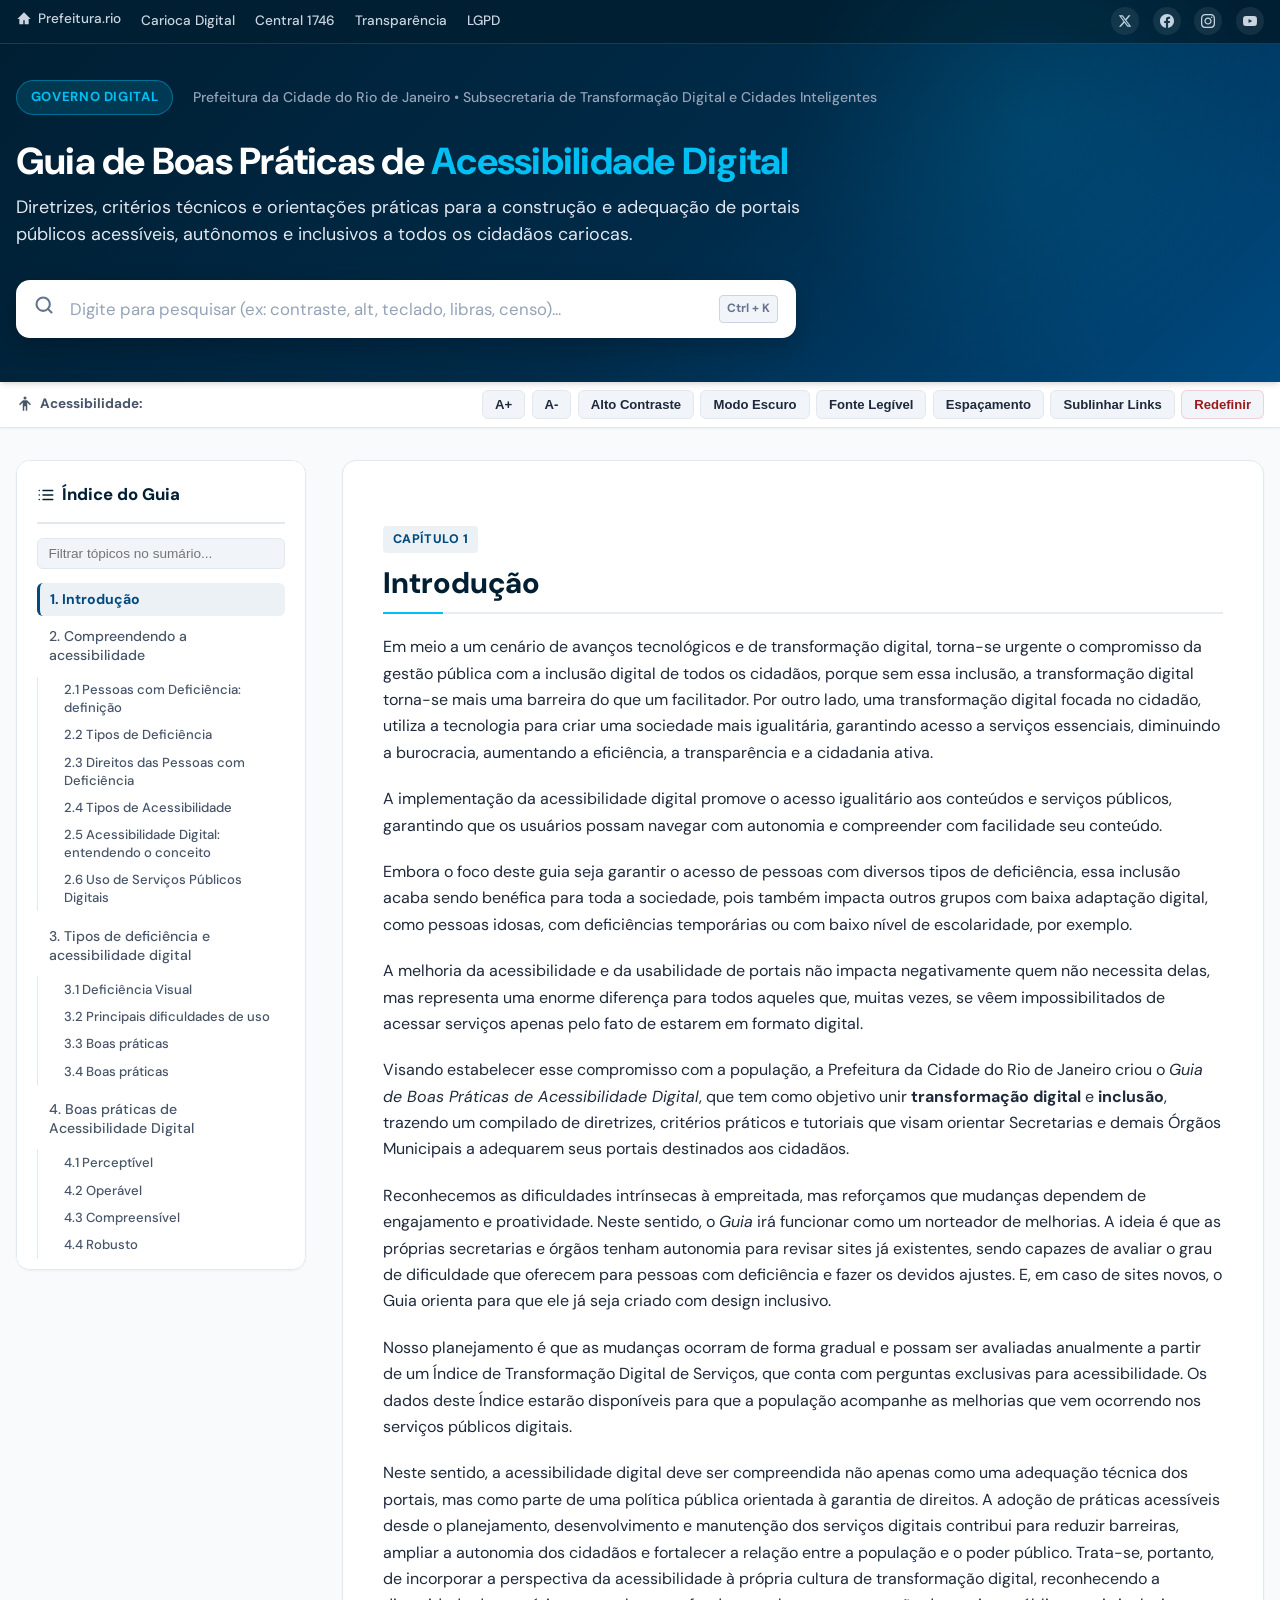
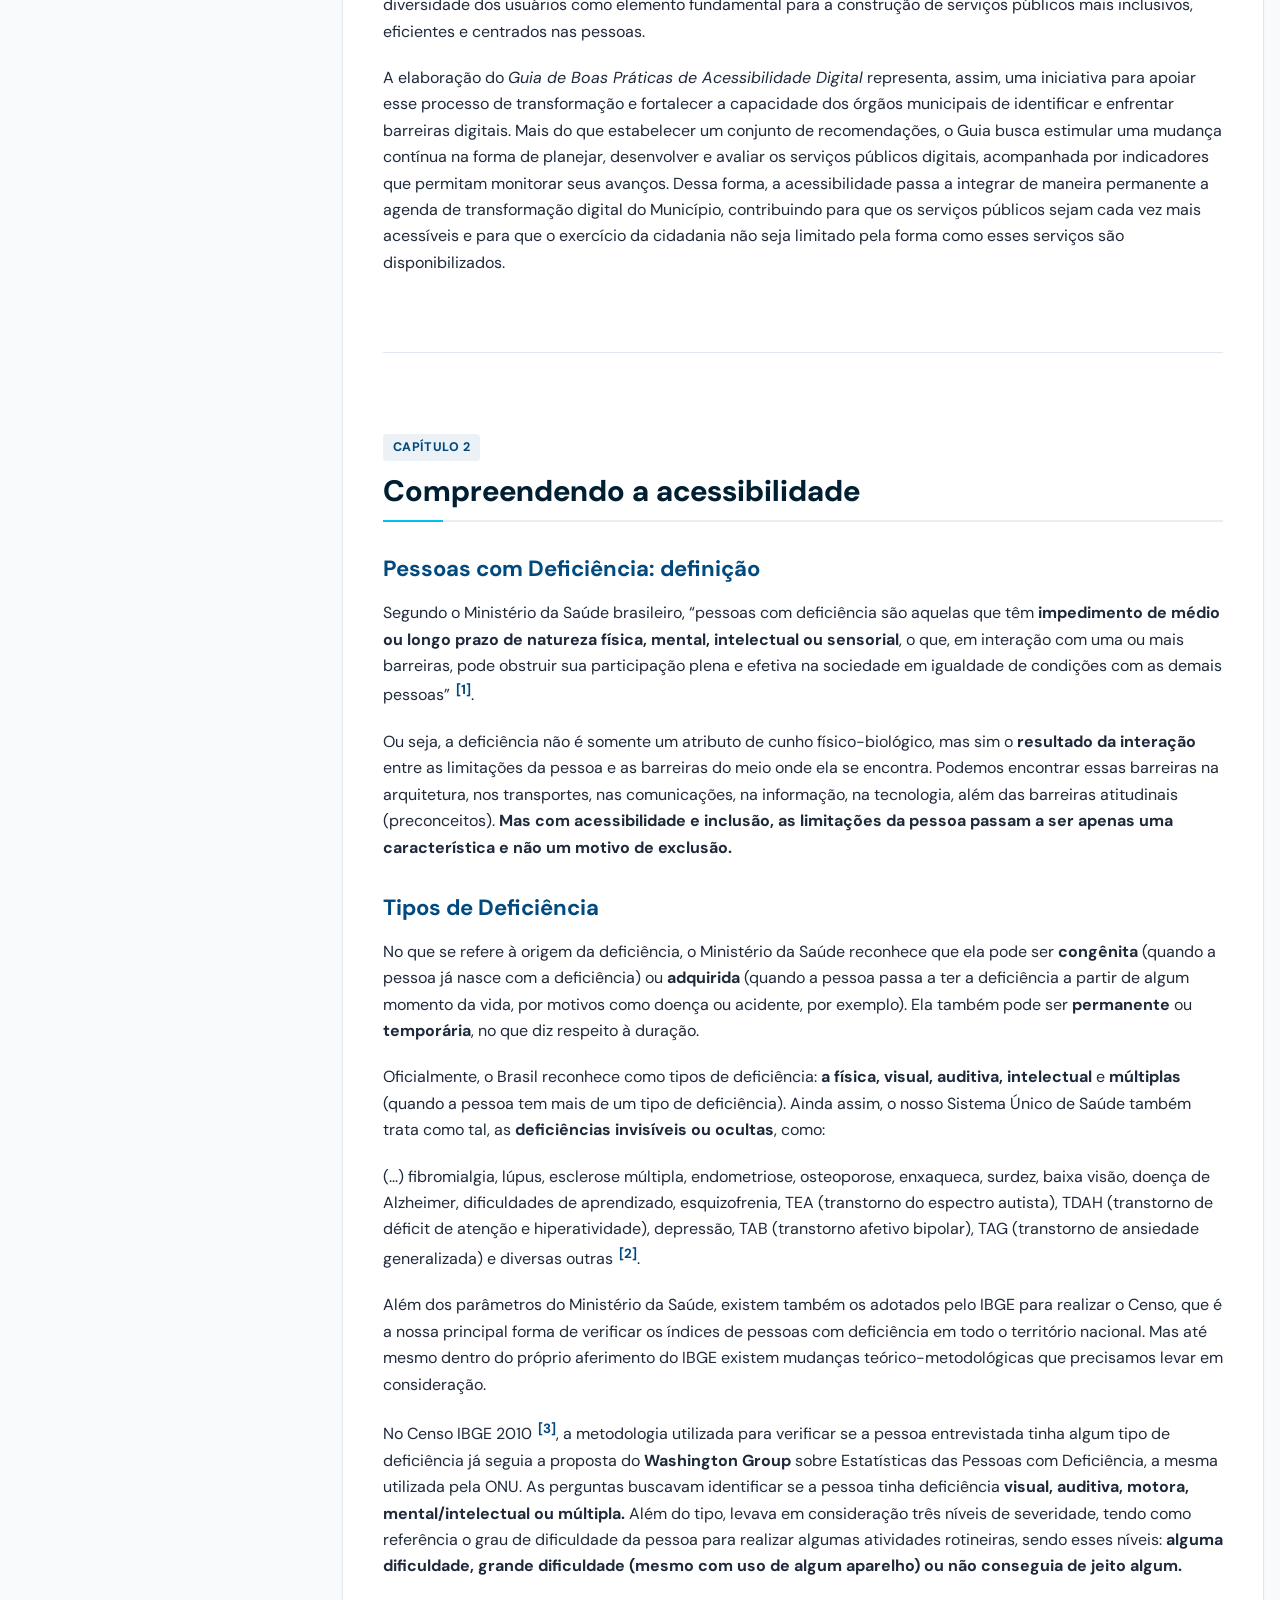
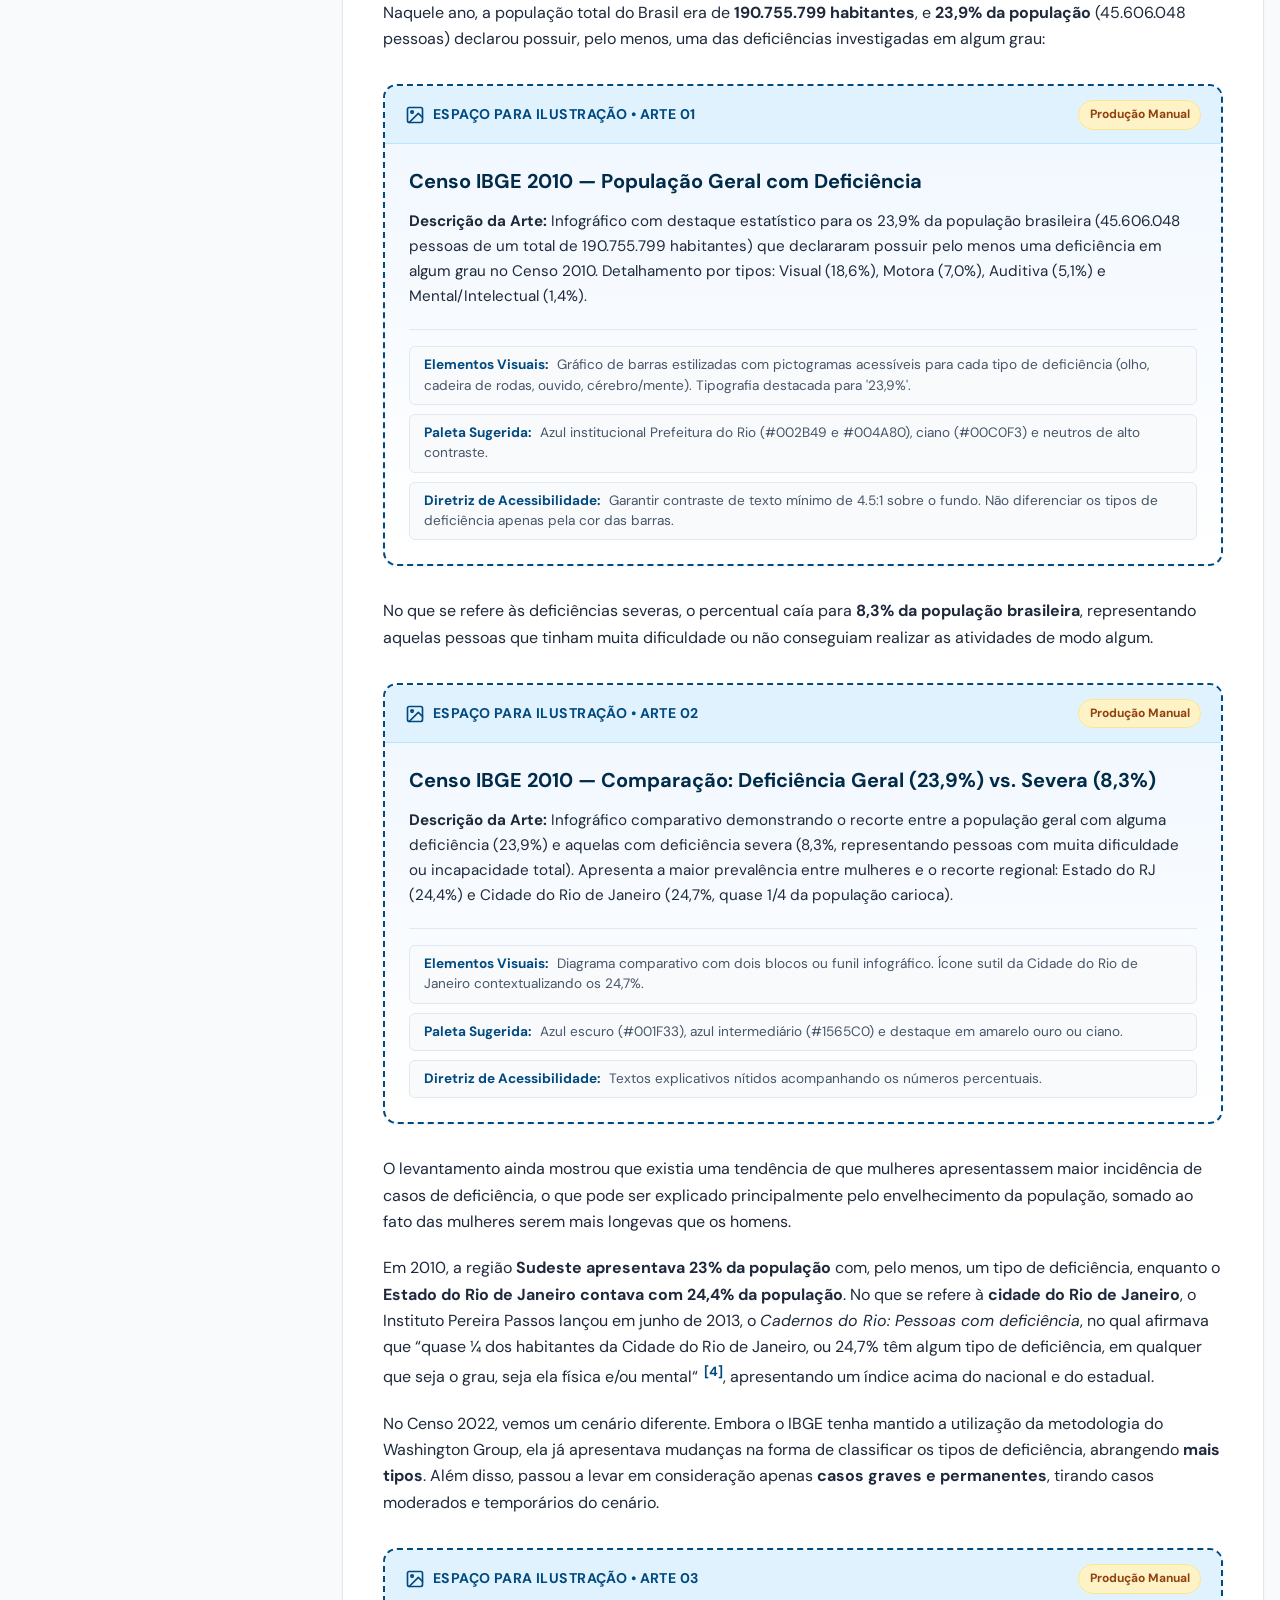
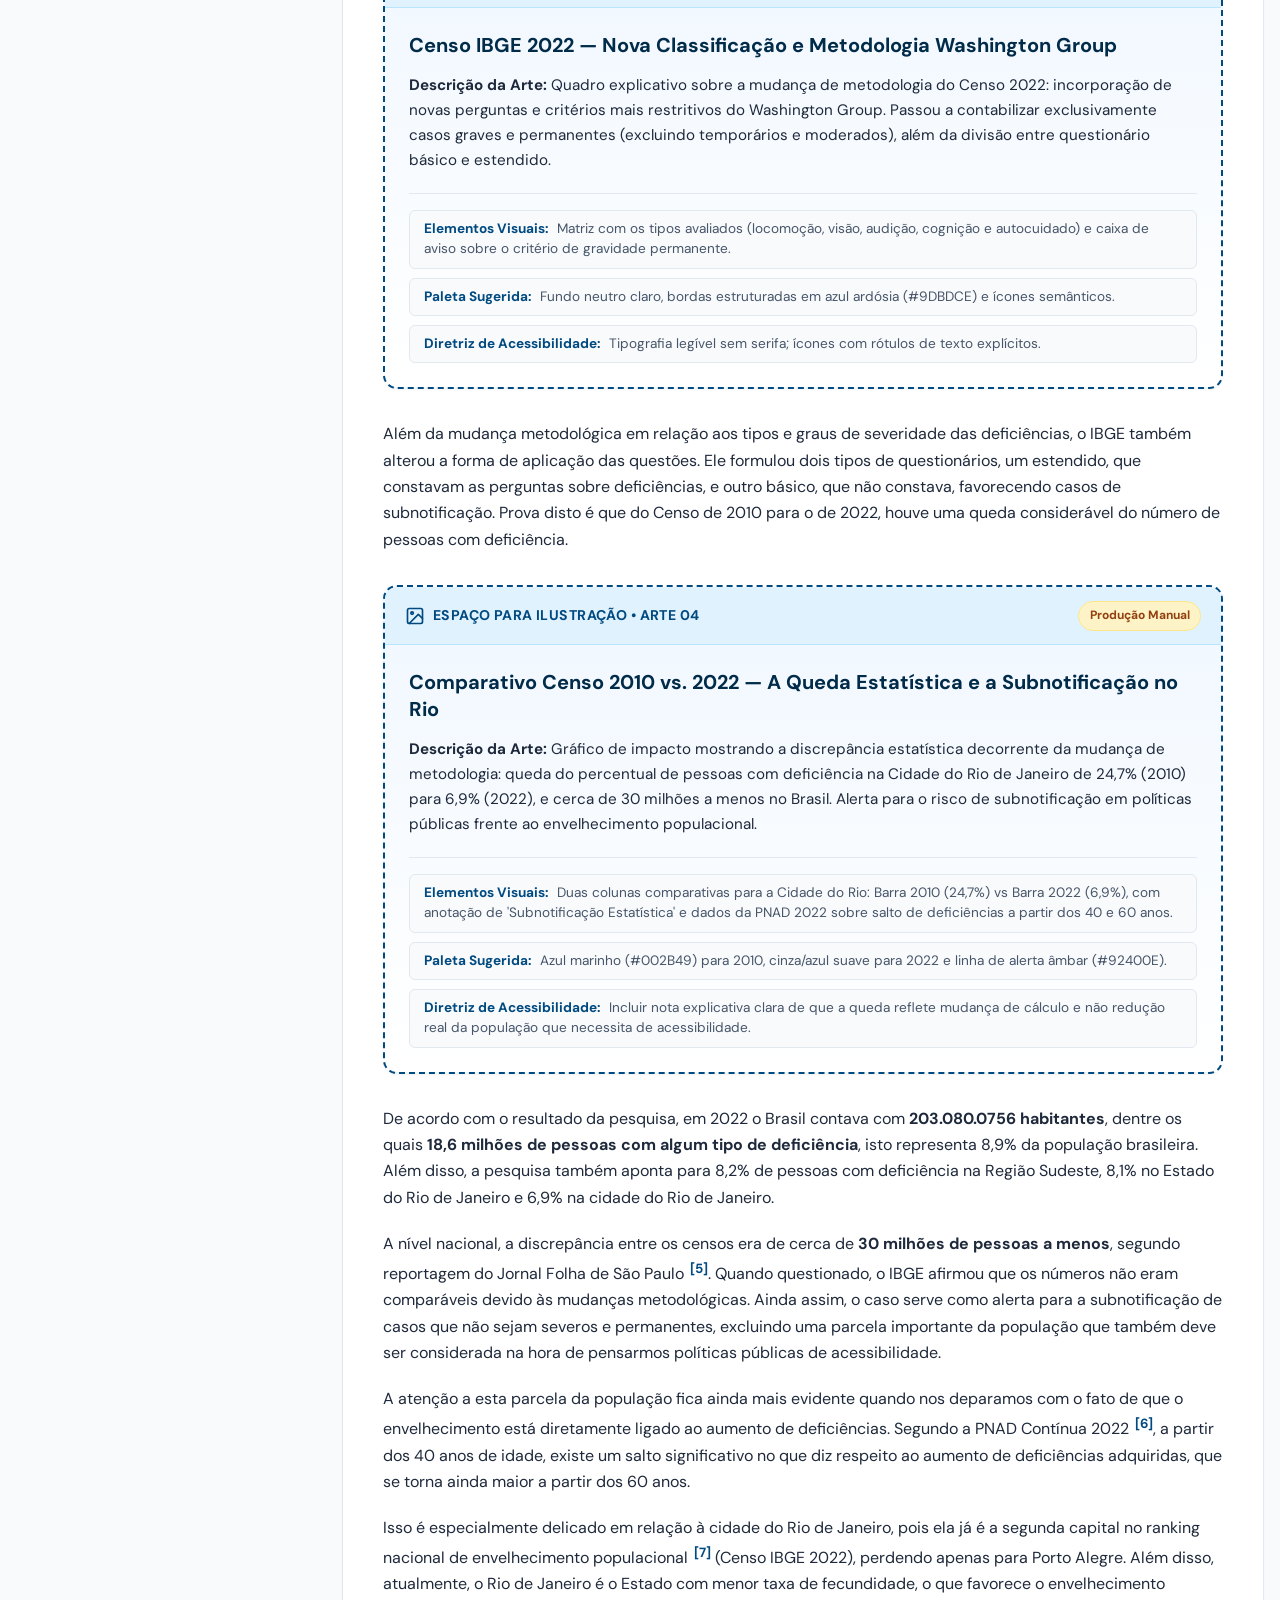
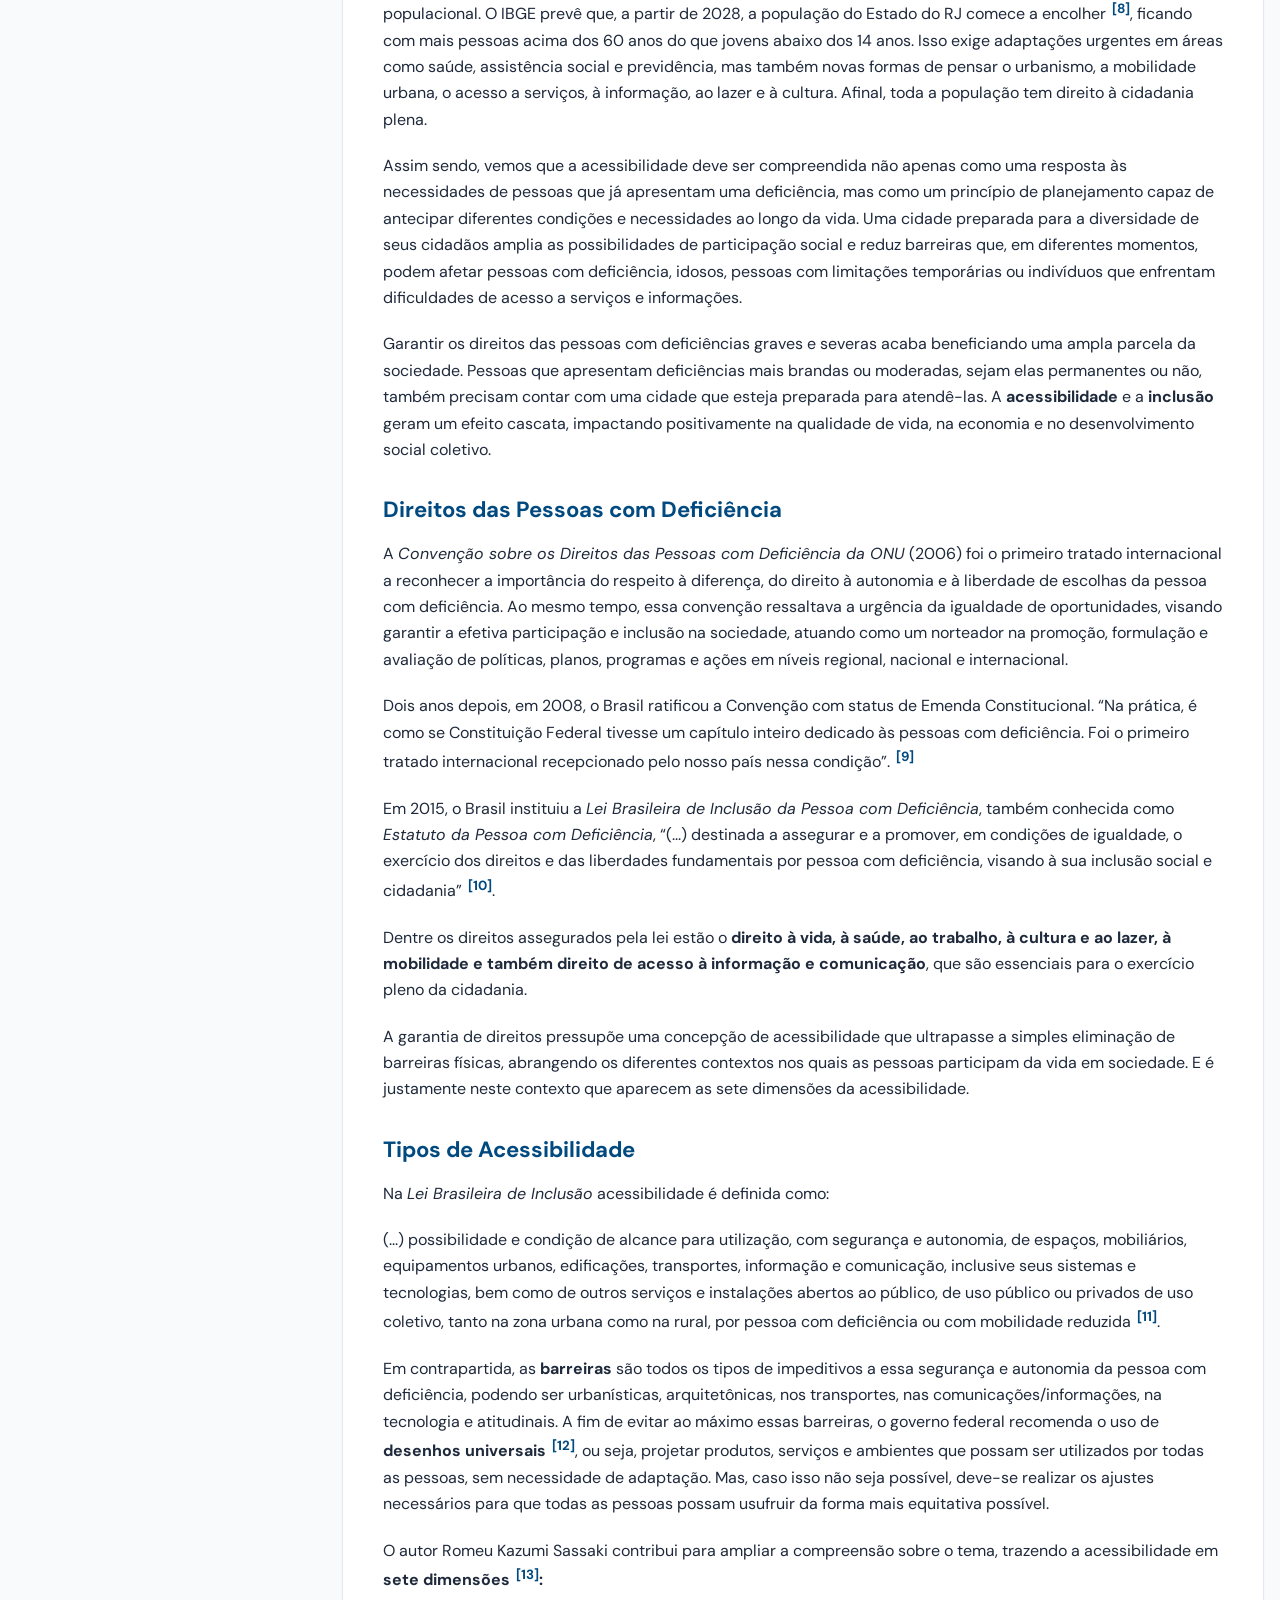
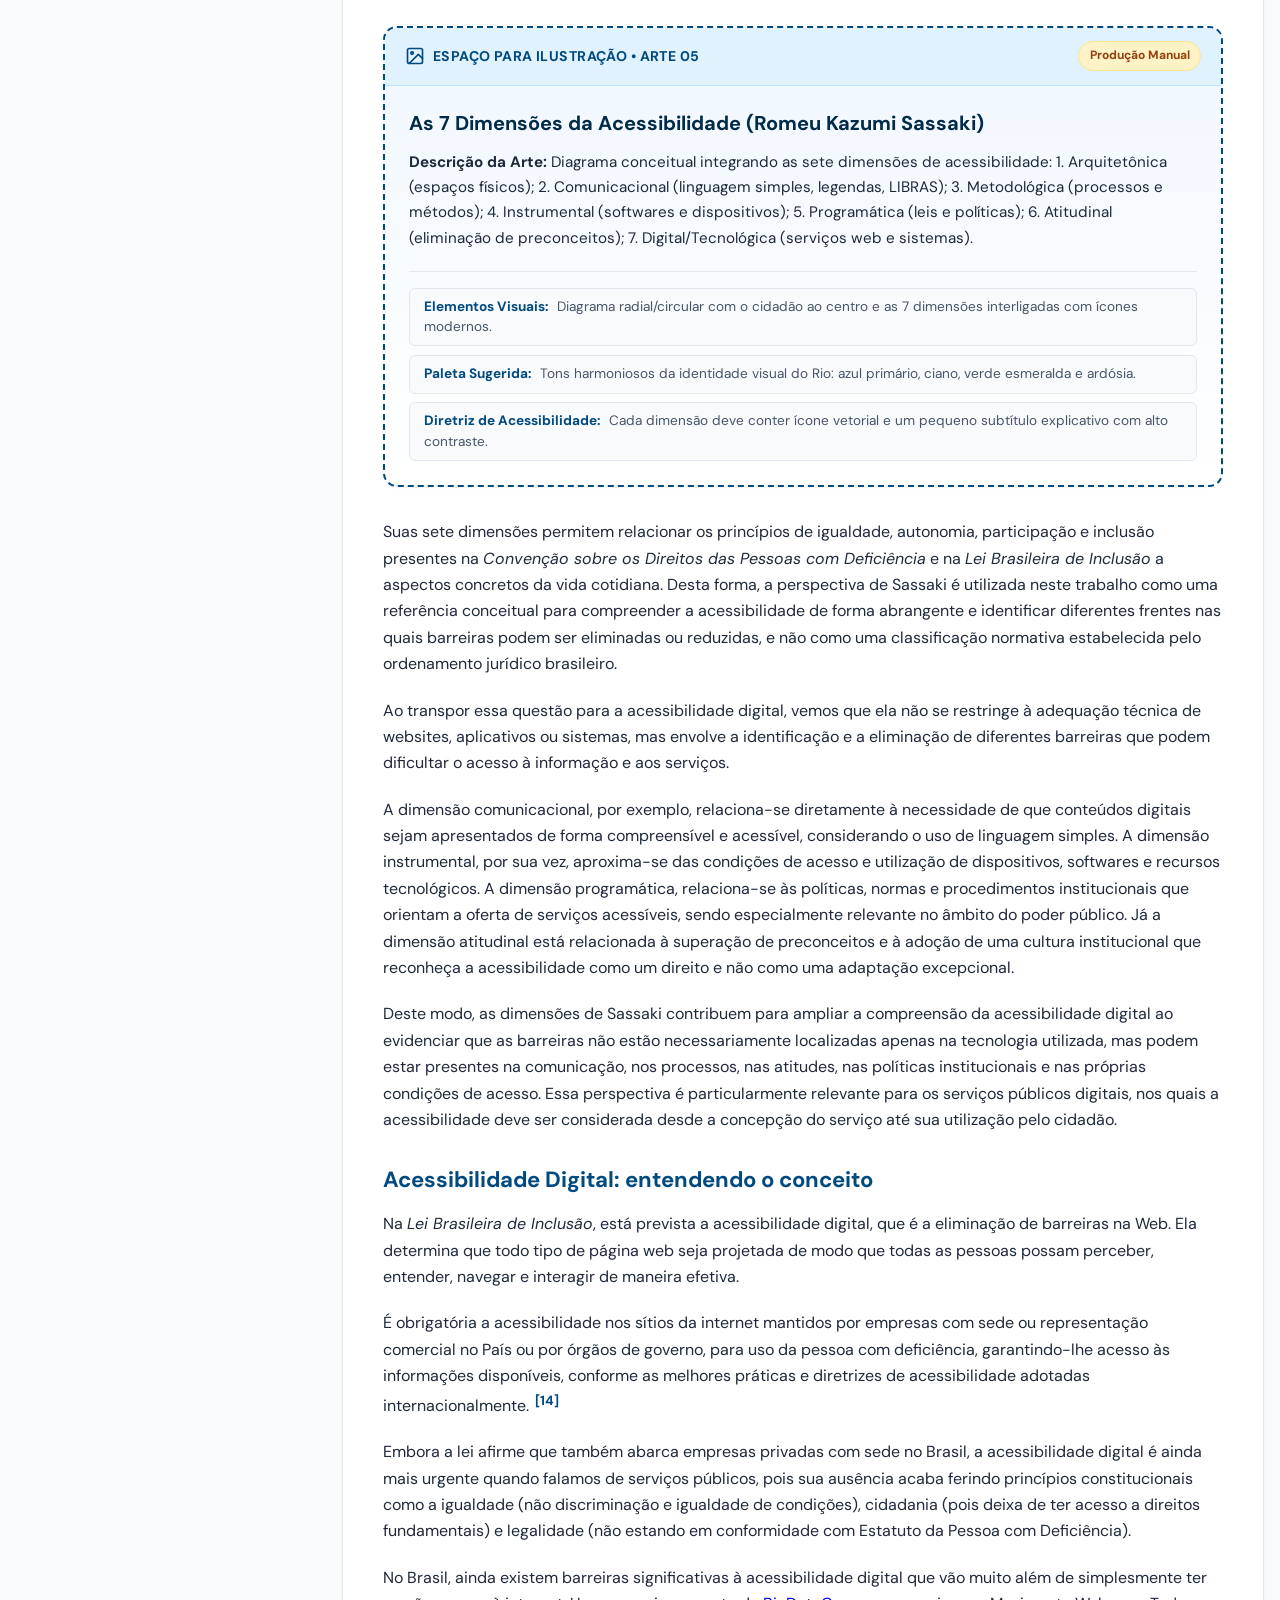
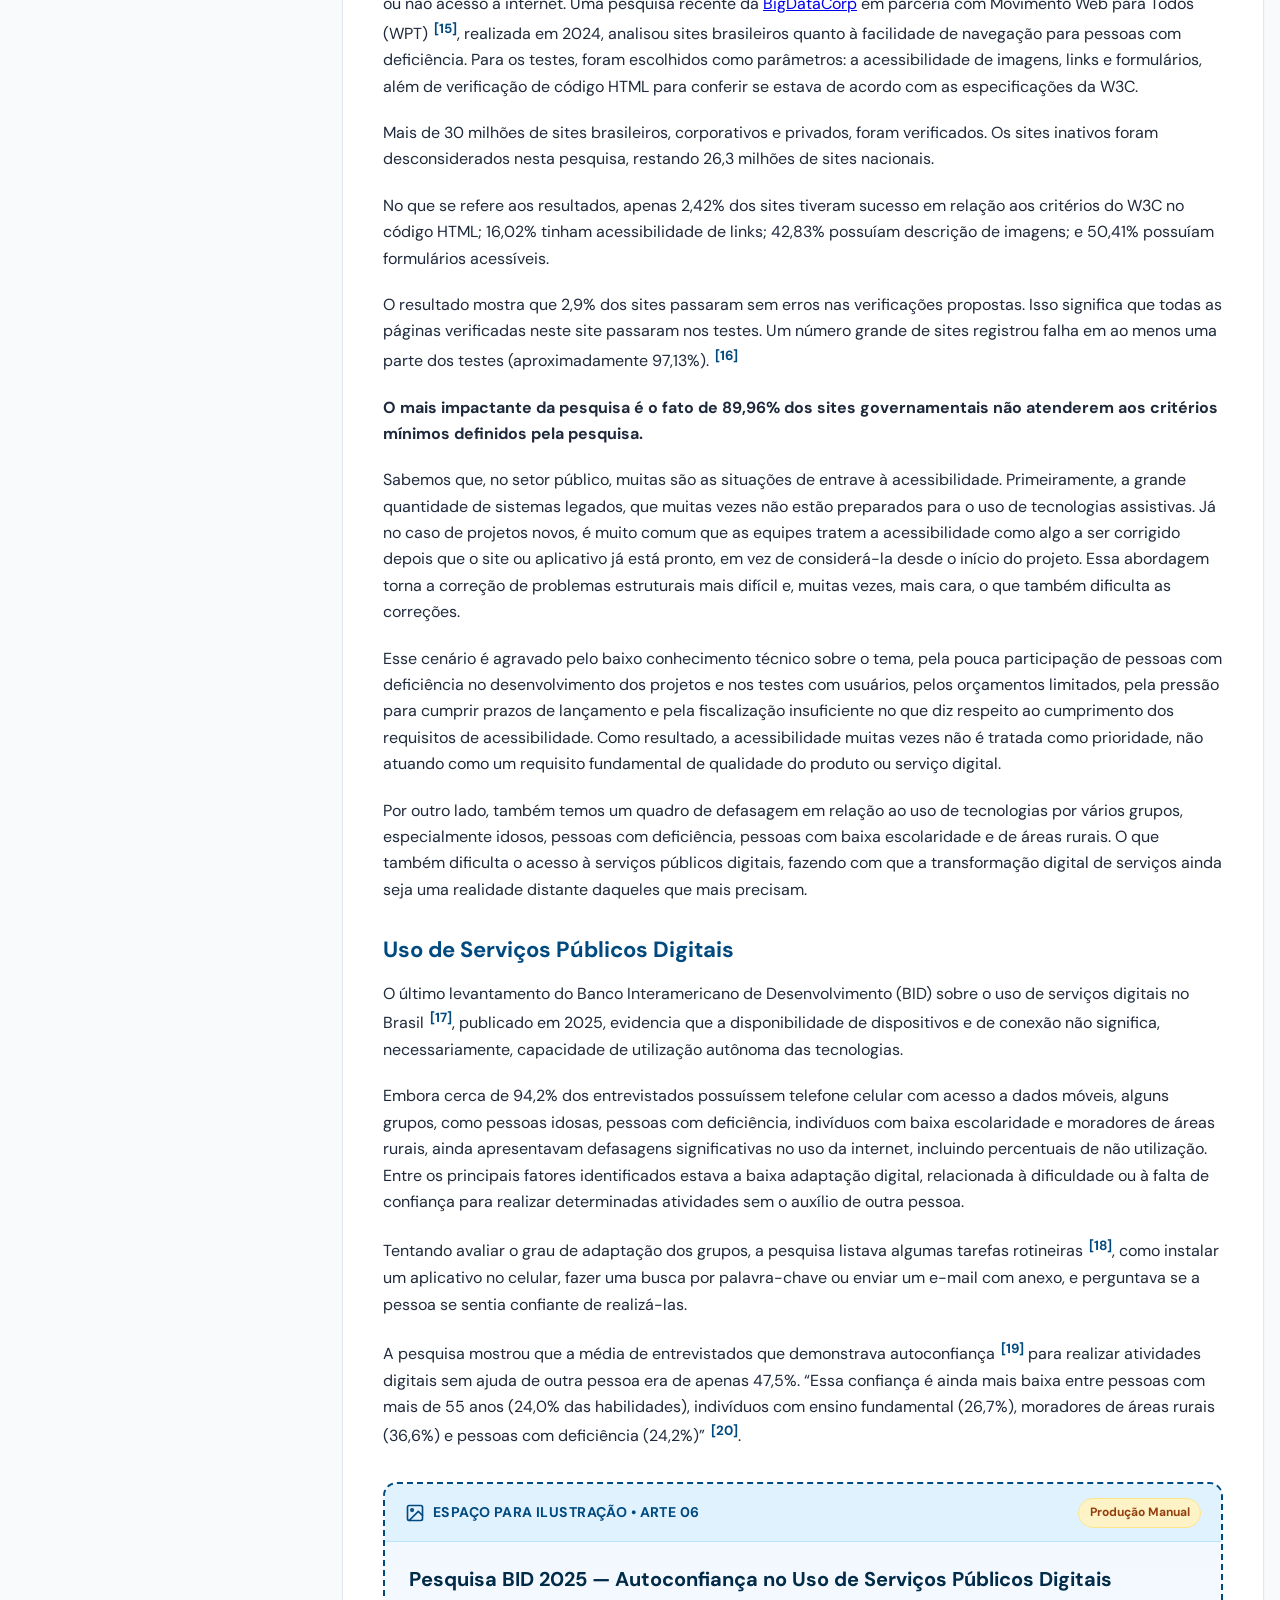
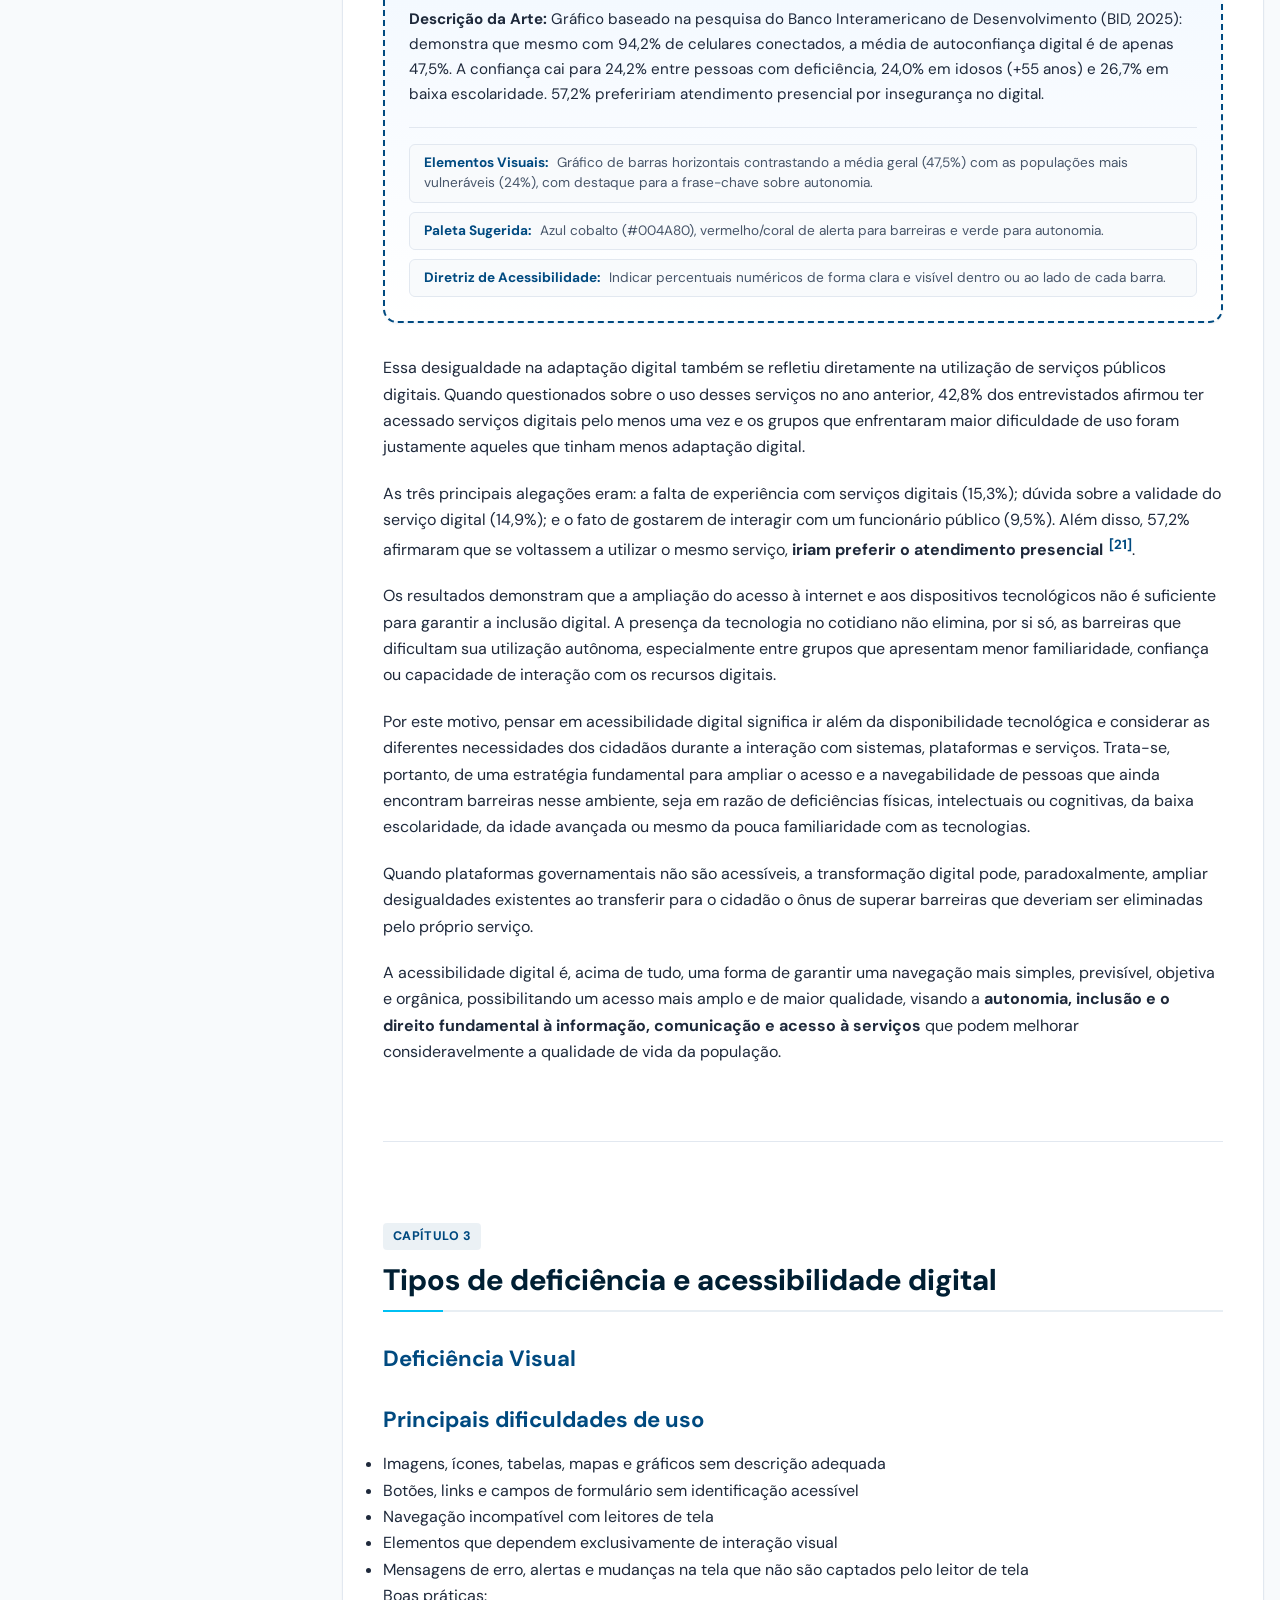
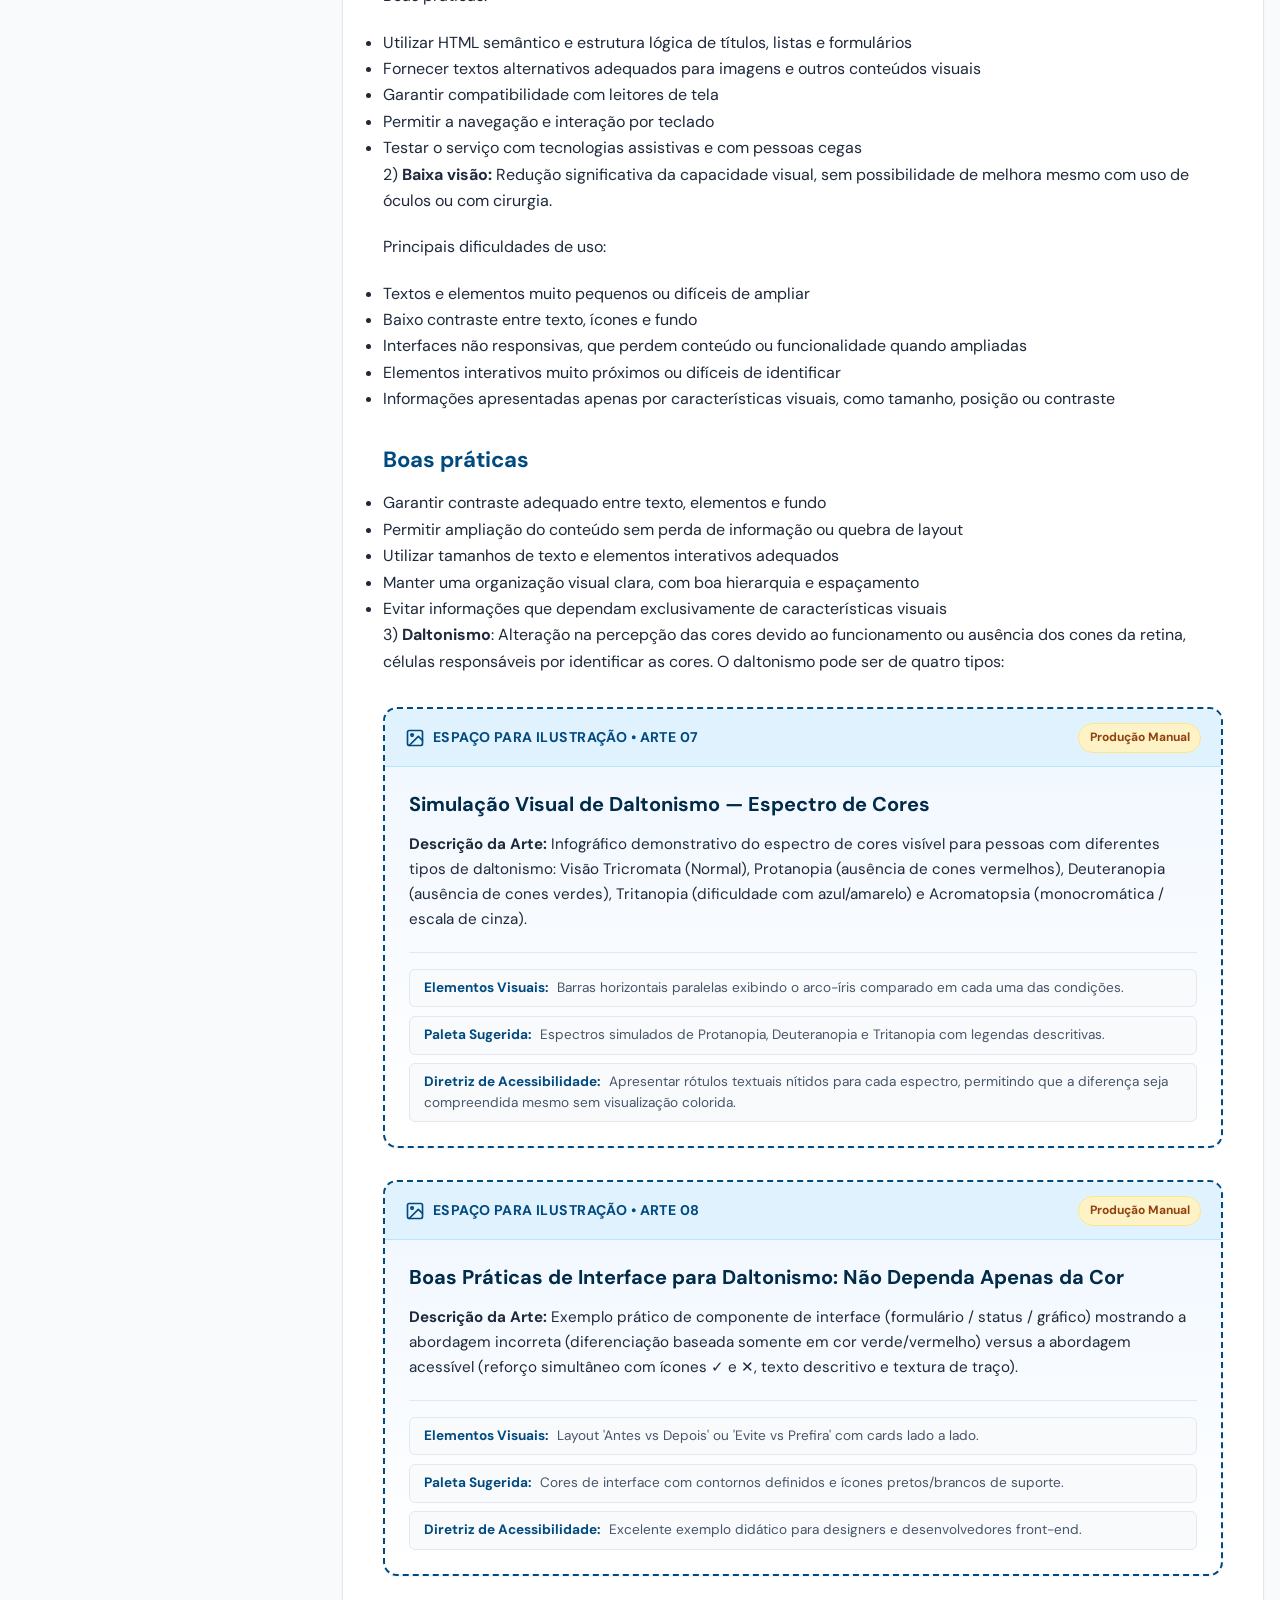
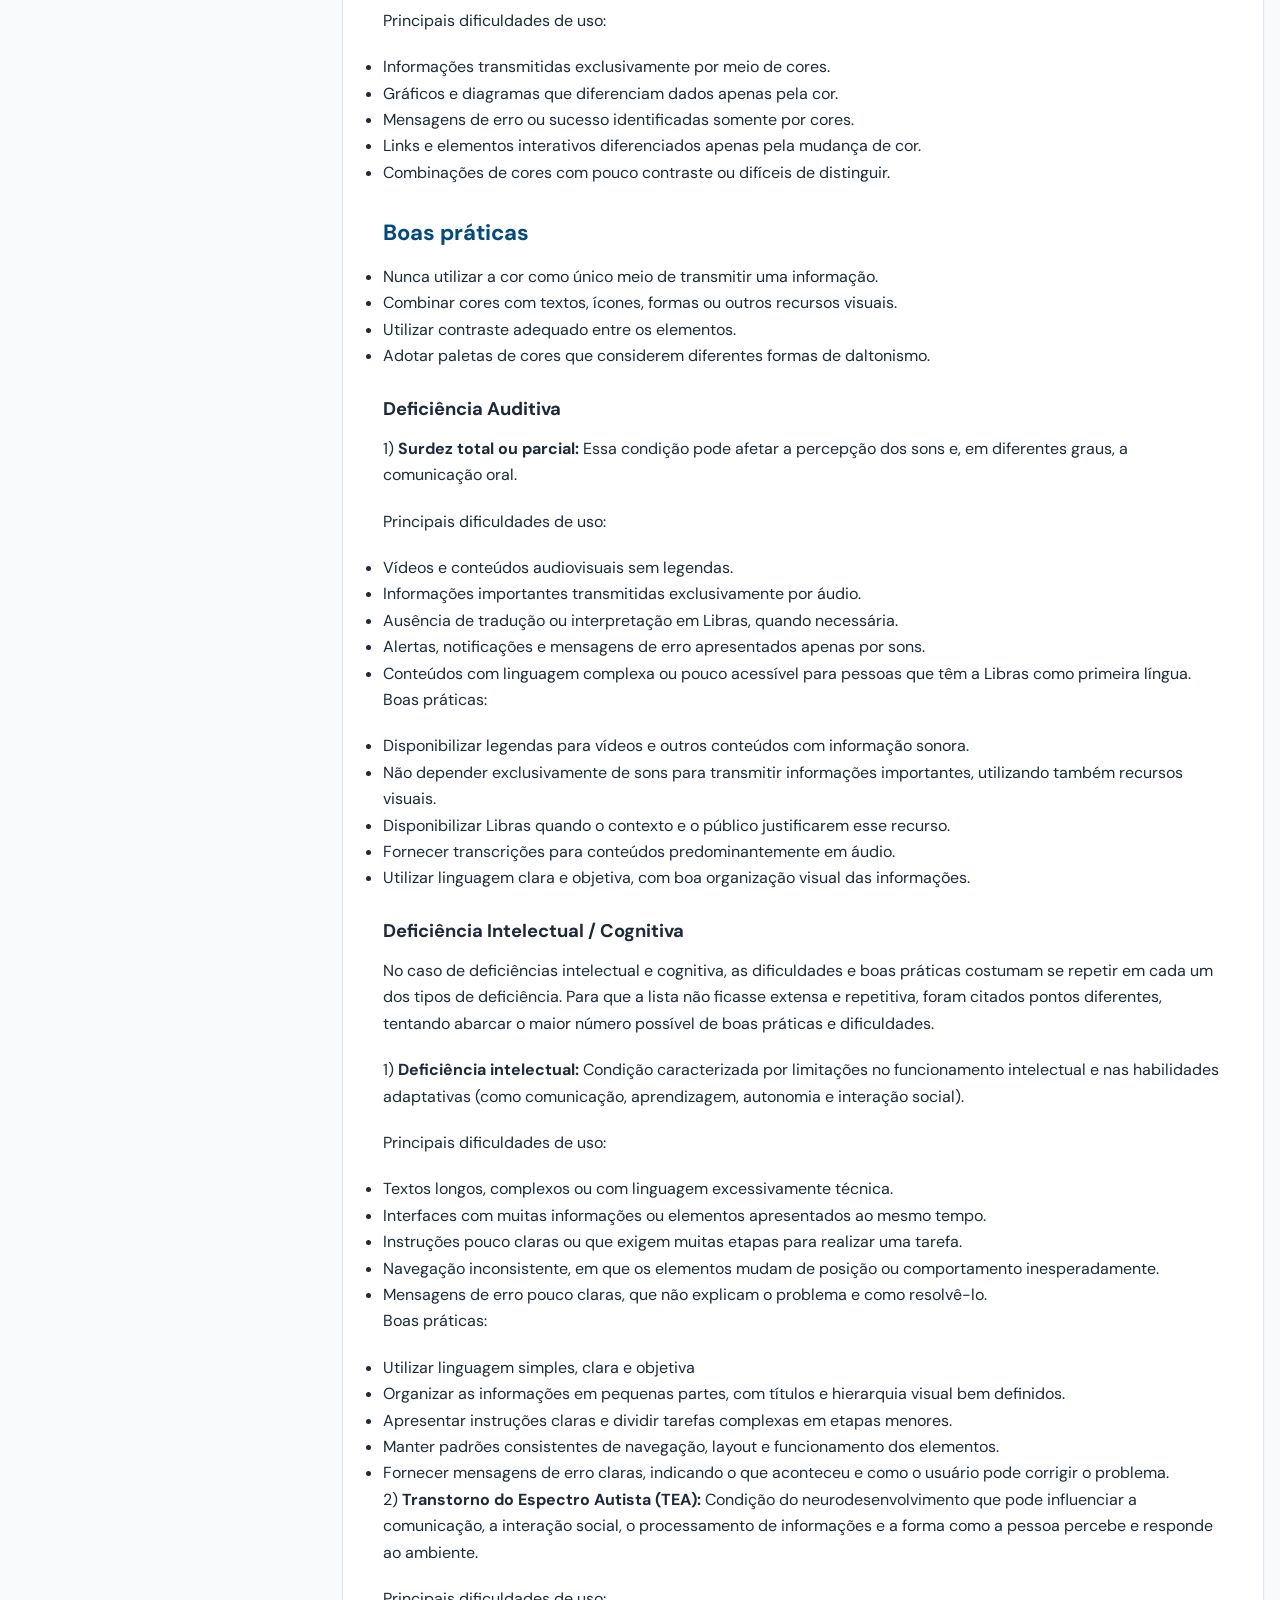
==== commit 63267f0b: "feat: incorporar novo capitulo de video, atualizar textos e expandir para 20 artes estruturadas" ====
--- a/guiasite/index.html
+++ b/guiasite/index.html
@@ -300,36 +300,42 @@
         <li><a href="#grupos-de-imagens" class="toc-link">6.6 Grupos de imagens</a></li>
         <li><a href="#mapas-de-imagem" class="toc-link">6.7 Mapas de imagem</a></li>
         <li><a href="#tabelas" class="toc-link">6.8 Tabelas</a></li>
-        <li><a href="#uso-de-legendas" class="toc-link">6.9 Uso de legendas</a></li>
-        <li><a href="#uso-de-audiodescricao" class="toc-link">6.10 Uso de audiodescrição</a></li>
-        <li><a href="#midia-alternativa" class="toc-link">6.11 Mídia alternativa</a></li>
-        <li><a href="#lingua-de-sinais" class="toc-link">6.12 Língua de sinais</a></li>
       </ul>
     </li>
     <li class="toc-tree-item">
-      <a href="#estrutura-da-pagina" class="toc-link">7. Estrutura da página</a>
+      <a href="#apresentacao-do-conteudo-em-video" class="toc-link">7. Apresentação do conteúdo em vídeo</a>
       <ul class="toc-sublist">
-        <li><a href="#cabecalhos" class="toc-link">7.1 Cabeçalhos</a></li>
-        <li><a href="#rodape" class="toc-link">7.2 Rodapé</a></li>
-        <li><a href="#conteudo-principal" class="toc-link">7.3 Conteúdo principal</a></li>
-        <li><a href="#conteudo-complementar" class="toc-link">7.4 Conteúdo complementar</a></li>
-        <li><a href="#carrossel" class="toc-link">7.5 Carrossel</a></li>
+        <li><a href="#orientacoes-gerais" class="toc-link">7.1 Orientações gerais</a></li>
+        <li><a href="#uso-de-legendas" class="toc-link">7.2 Uso de legendas</a></li>
+        <li><a href="#uso-de-audiodescricao" class="toc-link">7.3 Uso de audiodescrição</a></li>
+        <li><a href="#midia-alternativa" class="toc-link">7.4 Mídia alternativa</a></li>
+        <li><a href="#lingua-de-sinais" class="toc-link">7.5 Língua de sinais</a></li>
       </ul>
     </li>
     <li class="toc-tree-item">
-      <a href="#navegabilidade-da-interface" class="toc-link">8. Navegabilidade da interface</a>
+      <a href="#estrutura-da-pagina" class="toc-link">8. Estrutura da página</a>
       <ul class="toc-sublist">
-        <li><a href="#navegacao-por-teclado" class="toc-link">8.1 Navegação por teclado</a></li>
-        <li><a href="#tempo-de-navegacao-ajustavel" class="toc-link">8.2 Tempo de navegação ajustável</a></li>
-        <li><a href="#controlar-movimento-de-informacoes-ou-animacoes" class="toc-link">8.3 Controlar movimento de informações ou animações</a></li>
+        <li><a href="#cabecalhos" class="toc-link">8.1 Cabeçalhos</a></li>
+        <li><a href="#rodape" class="toc-link">8.2 Rodapé</a></li>
+        <li><a href="#conteudo-principal" class="toc-link">8.3 Conteúdo principal</a></li>
+        <li><a href="#conteudo-complementar" class="toc-link">8.4 Conteúdo complementar</a></li>
+        <li><a href="#carrossel" class="toc-link">8.5 Carrossel</a></li>
       </ul>
     </li>
     <li class="toc-tree-item">
-      <a href="#outras-dicas-de-design" class="toc-link">9. Outras dicas de design</a>
+      <a href="#navegabilidade-da-interface" class="toc-link">9. Navegabilidade da interface</a>
       <ul class="toc-sublist">
-        <li><a href="#navegacao-clara-e-consistente" class="toc-link">9.1 Navegação clara e consistente</a></li>
-        <li><a href="#feedback-facilmente-identificavel" class="toc-link">9.2 Feedback facilmente identificável</a></li>
-        <li><a href="#design-para-diferentes-tamanhos-de-viewport" class="toc-link">9.3 Design para diferentes tamanhos de viewport</a></li>
+        <li><a href="#navegacao-por-teclado" class="toc-link">9.1 Navegação por teclado</a></li>
+        <li><a href="#tempo-de-navegacao-ajustavel" class="toc-link">9.2 Tempo de navegação ajustável</a></li>
+        <li><a href="#controlar-movimento-de-informacoes-ou-animacoes" class="toc-link">9.3 Controlar movimento de informações ou animações</a></li>
+      </ul>
+    </li>
+    <li class="toc-tree-item">
+      <a href="#outras-dicas-de-design" class="toc-link">10. Outras dicas de design</a>
+      <ul class="toc-sublist">
+        <li><a href="#navegacao-clara-e-consistente" class="toc-link">10.1 Navegação clara e consistente</a></li>
+        <li><a href="#feedback-facilmente-identificavel" class="toc-link">10.2 Feedback facilmente identificável</a></li>
+        <li><a href="#design-para-diferentes-tamanhos-de-viewport" class="toc-link">10.3 Design para diferentes tamanhos de viewport</a></li>
       </ul>
     </li>
       </ul>
@@ -344,11 +350,15 @@
 <section class="content-section" id="introducao">
   <span class="section-badge">Capítulo 1</span>
   <h2 class="section-heading">Introdução</h2>
-  <p>Em meio a um cenário de avanços tecnológicos e de transformação digital, torna-se urgente a preocupação e o compromisso da gestão pública com a inclusão digital de todos os cidadãos. Sem essa inclusão, a transformação digital torna-se mais uma barreira do que um facilitador. Por outro lado, uma transformação digital focada no ser humano usa a tecnologia para criar uma sociedade mais igualitária, garantindo acesso a serviços essenciais, diminuindo a burocracia, aumentando a eficiência, a transparência e a cidadania ativa.</p>
-  <p>A implementação da acessibilidade digital promove o acesso igualitário aos conteúdos e serviços públicos, garantindo que os usuários possam navegar com autonomia e compreender com facilidade seu conteúdo. Embora o foco deste guia seja garantir o acesso de pessoas com diversos tipos de deficiência, essa inclusão acaba sendo benéfica para toda a sociedade, pois também impacta outros grupos com baixa adaptação digital, como pessoas idosas ou com baixo nível de escolaridade, por exemplo.</p>
+  <p>Em meio a um cenário de avanços tecnológicos e de transformação digital, torna-se urgente o compromisso da gestão pública com a inclusão digital de todos os cidadãos, porque sem essa inclusão, a transformação digital torna-se mais uma barreira do que um facilitador. Por outro lado, uma transformação digital focada no cidadão, utiliza a tecnologia para criar uma sociedade mais igualitária, garantindo acesso a serviços essenciais, diminuindo a burocracia, aumentando a eficiência, a transparência e a cidadania ativa.</p>
+  <p>A implementação da acessibilidade digital promove o acesso igualitário aos conteúdos e serviços públicos, garantindo que os usuários possam navegar com autonomia e compreender com facilidade seu conteúdo.</p>
+  <p>Embora o foco deste guia seja garantir o acesso de pessoas com diversos tipos de deficiência, essa inclusão acaba sendo benéfica para toda a sociedade, pois também impacta outros grupos com baixa adaptação digital, como pessoas idosas, com deficiências temporárias ou com baixo nível de escolaridade, por exemplo.</p>
   <p>A melhoria da acessibilidade e da usabilidade de portais não impacta negativamente quem não necessita delas, mas representa uma enorme diferença para todos aqueles que, muitas vezes, se vêem impossibilitados de acessar serviços apenas pelo fato de estarem em formato digital.</p>
-  <p>Visando estabelecer esse compromisso com a população carioca, a Prefeitura da Cidade do Rio de Janeiro, a partir do trabalho da Subsecretaria de Transformação Digital e Cidades Inteligentes, cria o <em>Guia de Boas Práticas de Acessibilidade Digital</em>, que tem como objetivo unir transformação digital e inclusão, trazendo um compilado de diretrizes, critérios práticos e tutoriais que visam orientar Secretarias e demais Órgãos municipais a adequarem seus portais destinados aos cidadãos.</p>
-  <p>Reconhecemos as dificuldades intrínsecas à empreitada, mas reforçamos que mudanças dependem de engajamento e proatividade, mesmo que ocorram de forma gradual. Olhar para acessibilidade e usabilidade de nossos portais é também enxergar que todo e qualquer cidadão carioca precisa ter seus direitos assegurados e isso precisa ser prioridade para a gestão pública.</p>
+  <p>Visando estabelecer esse compromisso com a população, a Prefeitura da Cidade do Rio de Janeiro criou o <em>Guia de Boas Práticas de Acessibilidade Digital</em>, que tem como objetivo unir <strong>transformação digital</strong> e <strong>inclusão</strong>, trazendo um compilado de diretrizes, critérios práticos e tutoriais que visam orientar Secretarias e demais Órgãos Municipais a adequarem seus portais destinados aos cidadãos.</p>
+  <p>Reconhecemos as dificuldades intrínsecas à empreitada, mas reforçamos que mudanças dependem de engajamento e proatividade. Neste sentido, o <em>Guia</em> irá funcionar como um norteador de melhorias. A ideia é que as próprias secretarias e órgãos tenham autonomia para revisar sites já existentes, sendo capazes de avaliar o grau de dificuldade que oferecem para pessoas com deficiência e fazer os devidos ajustes. E, em caso de sites novos, o Guia orienta para que ele já seja criado com design inclusivo.</p>
+  <p>Nosso planejamento é que as mudanças ocorram de forma gradual e possam ser avaliadas anualmente a partir de um Índice de Transformação Digital de Serviços, que conta com perguntas exclusivas para acessibilidade. Os dados deste Índice estarão disponíveis para que a população acompanhe as melhorias que vem ocorrendo nos serviços públicos digitais.</p>
+  <p>Neste sentido, a acessibilidade digital deve ser compreendida não apenas como uma adequação técnica dos portais, mas como parte de uma política pública orientada à garantia de direitos. A adoção de práticas acessíveis desde o planejamento, desenvolvimento e manutenção dos serviços digitais contribui para reduzir barreiras, ampliar a autonomia dos cidadãos e fortalecer a relação entre a população e o poder público. Trata-se, portanto, de incorporar a perspectiva da acessibilidade à própria cultura de transformação digital, reconhecendo a diversidade dos usuários como elemento fundamental para a construção de serviços públicos mais inclusivos, eficientes e centrados nas pessoas.</p>
+  <p>A elaboração do <em>Guia de Boas Práticas de Acessibilidade Digital</em> representa, assim, uma iniciativa para apoiar esse processo de transformação e fortalecer a capacidade dos órgãos municipais de identificar e enfrentar barreiras digitais. Mais do que estabelecer um conjunto de recomendações, o Guia busca estimular uma mudança contínua na forma de planejar, desenvolver e avaliar os serviços públicos digitais, acompanhada por indicadores que permitam monitorar seus avanços. Dessa forma, a acessibilidade passa a integrar de maneira permanente a agenda de transformação digital do Município, contribuindo para que os serviços públicos sejam cada vez mais acessíveis e para que o exercício da cidadania não seja limitado pela forma como esses serviços são disponibilizados.</p>
 </section>
 
 <!-- ==========================================
@@ -434,7 +444,7 @@
         </div>
       </div>
     </figure>
-    <p>Além da mudança metodológica em relação aos tipos e graus de severidade das deficiências, o IBGE também alterou a forma de aplicação das questões. Ele formulou dois tipos de questionários, um estendido, que constavam as perguntas sobre deficiências, e outro básico, que não constava, favorecendo casos de subnotificação. Prova disto é que do Censo de 2010 para o de 2022, houve uma queda considerável do número de pessoas com deficiência. <strong>Somente na cidade do Rio de Janeiro, o percentual de pessoas com deficiência caiu de 24,7% para 6,9%.</strong></p>
+    <p>Além da mudança metodológica em relação aos tipos e graus de severidade das deficiências, o IBGE também alterou a forma de aplicação das questões. Ele formulou dois tipos de questionários, um estendido, que constavam as perguntas sobre deficiências, e outro básico, que não constava, favorecendo casos de subnotificação. Prova disto é que do Censo de 2010 para o de 2022, houve uma queda considerável do número de pessoas com deficiência.</p>
     <figure class="art-placeholder-card" id="arte-4" aria-label="Espaço para ilustração: Comparativo Censo 2010 vs. 2022 — A Queda Estatística e a Subnotificação no Rio">
       <div class="art-card-header">
         <div class="art-badge">
@@ -455,10 +465,12 @@
         </div>
       </div>
     </figure>
+    <p>De acordo com o resultado da pesquisa, em 2022 o Brasil contava com <strong>203.080.0756 habitantes</strong>, dentre os quais <strong>18,6 milhões de pessoas com algum tipo de deficiência</strong>, isto representa 8,9% da população brasileira. Além disso, a pesquisa também aponta para 8,2% de pessoas com deficiência na Região Sudeste, 8,1% no Estado do Rio de Janeiro e 6,9% na cidade do Rio de Janeiro.</p>
     <p>A nível nacional, a discrepância entre os censos era de cerca de <strong>30 milhões de pessoas a menos</strong>, segundo reportagem do Jornal Folha de São Paulo<sup id="fnref5"><a href="#fn5" class="footnote-backlink" aria-describedby="fn5">[5]</a></sup>. Quando questionado, o IBGE afirmou que os números não eram comparáveis devido às mudanças metodológicas. Ainda assim, o caso serve como alerta para a subnotificação de casos que não sejam severos e permanentes, excluindo uma parcela importante da população que também deve ser considerada na hora de pensarmos políticas públicas de acessibilidade.</p>
     <p>A atenção a esta parcela da população fica ainda mais evidente quando nos deparamos com o fato de que o envelhecimento está diretamente ligado ao aumento de deficiências. Segundo a PNAD Contínua 2022<sup id="fnref6"><a href="#fn6" class="footnote-backlink" aria-describedby="fn6">[6]</a></sup>, a partir dos 40 anos de idade, existe um salto significativo no que diz respeito ao aumento de deficiências adquiridas, que se torna ainda maior a partir dos 60 anos.</p>
     <p>Isso é especialmente delicado em relação à cidade do Rio de Janeiro, pois ela já é a segunda capital no ranking nacional de envelhecimento populacional<sup id="fnref7"><a href="#fn7" class="footnote-backlink" aria-describedby="fn7">[7]</a></sup> (Censo IBGE 2022), perdendo apenas para Porto Alegre. Além disso, atualmente, o Rio de Janeiro é o Estado com menor taxa de fecundidade, o que favorece o envelhecimento populacional. O IBGE prevê que, a partir de 2028, a população do Estado do RJ comece a encolher<sup id="fnref8"><a href="#fn8" class="footnote-backlink" aria-describedby="fn8">[8]</a></sup>, ficando com mais pessoas acima dos 60 anos do que jovens abaixo dos 14 anos. Isso exige adaptações urgentes em áreas como saúde, assistência social e previdência, mas também novas formas de pensar o urbanismo, a mobilidade urbana, o acesso a serviços, à informação, ao lazer e à cultura. Afinal, toda a população tem direito à cidadania plena.</p>
-    <p>Desta forma, vemos que garantir os direitos das pessoas com deficiências graves e severas acaba beneficiando uma ampla parcela da sociedade. Pessoas que apresentam deficiências mais brandas ou moderadas, sejam elas permanentes ou não, também precisam contar com uma cidade que esteja preparada para atendê-las. A <strong>acessibilidade</strong> e a <strong>inclusão</strong> geram um efeito cascata, impactando positivamente na qualidade de vida, na economia e no desenvolvimento social coletivo.</p>
+    <p>Assim sendo, vemos que a acessibilidade deve ser compreendida não apenas como uma resposta às necessidades de pessoas que já apresentam uma deficiência, mas como um princípio de planejamento capaz de antecipar diferentes condições e necessidades ao longo da vida. Uma cidade preparada para a diversidade de seus cidadãos amplia as possibilidades de participação social e reduz barreiras que, em diferentes momentos, podem afetar pessoas com deficiência, idosos, pessoas com limitações temporárias ou indivíduos que enfrentam dificuldades de acesso a serviços e informações.</p>
+    <p>Garantir os direitos das pessoas com deficiências graves e severas acaba beneficiando uma ampla parcela da sociedade. Pessoas que apresentam deficiências mais brandas ou moderadas, sejam elas permanentes ou não, também precisam contar com uma cidade que esteja preparada para atendê-las. A <strong>acessibilidade</strong> e a <strong>inclusão</strong> geram um efeito cascata, impactando positivamente na qualidade de vida, na economia e no desenvolvimento social coletivo.</p>
   </article>
   <article id="direitos-das-pessoas-com-deficiencia">
     <h3 class="subsection-heading">Direitos das Pessoas com Deficiência</h3>
@@ -466,15 +478,14 @@
     <p>Dois anos depois, em 2008, o Brasil ratificou a Convenção com status de Emenda Constitucional. “Na prática, é como se Constituição Federal tivesse um capítulo inteiro dedicado às pessoas com deficiência. Foi o primeiro tratado internacional recepcionado pelo nosso país nessa condição”.<sup id="fnref9"><a href="#fn9" class="footnote-backlink" aria-describedby="fn9">[9]</a></sup></p>
     <p>Em 2015, o Brasil instituiu a <em>Lei Brasileira de Inclusão da Pessoa com Deficiência</em>, também conhecida como <em>Estatuto da Pessoa com Deficiência</em>, “(...) destinada a assegurar e a promover, em condições de igualdade, o exercício dos direitos e das liberdades fundamentais por pessoa com deficiência, visando à sua inclusão social e cidadania”<sup id="fnref10"><a href="#fn10" class="footnote-backlink" aria-describedby="fn10">[10]</a></sup>.</p>
     <p>Dentre os direitos assegurados pela lei estão o <strong>direito à vida, à saúde, ao trabalho, à cultura e ao lazer, à mobilidade e também direito de acesso à informação e comunicação</strong>, que são essenciais para o exercício pleno da cidadania.</p>
-    <p>Mas a garantia de direitos pressupõe uma concepção de acessibilidade que ultrapasse a simples eliminação de barreiras físicas, abrangendo os diferentes contextos nos quais as pessoas participam da vida em sociedade. E é justamente neste contexto que aparecem as sete dimensões da acessibilidade.</p>
+    <p>A garantia de direitos pressupõe uma concepção de acessibilidade que ultrapasse a simples eliminação de barreiras físicas, abrangendo os diferentes contextos nos quais as pessoas participam da vida em sociedade. E é justamente neste contexto que aparecem as sete dimensões da acessibilidade.</p>
   </article>
   <article id="tipos-de-acessibilidade">
     <h3 class="subsection-heading">Tipos de Acessibilidade</h3>
     <p>Na <em>Lei Brasileira de Inclusão</em> acessibilidade  é definida como:</p>
     <p>(...) possibilidade e condição de alcance para utilização, com segurança e autonomia, de espaços, mobiliários, equipamentos urbanos, edificações, transportes, informação e comunicação, inclusive seus sistemas e tecnologias, bem como de outros serviços e instalações abertos ao público, de uso público ou privados de uso coletivo, tanto na zona urbana como na rural, por pessoa com deficiência ou com mobilidade reduzida<sup id="fnref11"><a href="#fn11" class="footnote-backlink" aria-describedby="fn11">[11]</a></sup>.</p>
-    <p>Para garantir a autonomia das pessoas com deficiência, é imprescindível garantir acessibilidade que, segundo o autor Romeu Kazumi Sassaki, se divide em <strong>sete dimensões<sup id="fnref12"><a href="#fn12" class="footnote-backlink" aria-describedby="fn12">[12]</a></sup>:</strong></p>
-    <p>Em contrapartida, as <strong>barreiras</strong> são todos os tipos de impeditivos a essa segurança e autonomia da pessoa com deficiência, podendo ser urbanísticas, arquitetônicas, nos transportes, nas comunicações/informações, na tecnologia e atitudinais. A fim de evitar ao máximo essas barreiras, o governo federal recomenda o uso de <strong>desenhos universais</strong><sup id="fnref13"><a href="#fn13" class="footnote-backlink" aria-describedby="fn13">[13]</a></sup>, ou seja, projetar produtos, serviços e ambientes que possam ser utilizados por todas as pessoas, sem necessidade de adaptação. Mas, caso isso não seja possível, deve-se realizar os ajustes necessários para que todas as pessoas possam usufruir da forma mais equitativa possível.</p>
-    <p>O autor Romeu Kazumi Sassaki contribui para ampliar a compreensão sobre o tema, trazendo a acessibilidade em <strong>sete dimensões<sup id="fnref14"><a href="#fn14" class="footnote-backlink" aria-describedby="fn14">[14]</a></sup>:</strong></p>
+    <p>Em contrapartida, as <strong>barreiras</strong> são todos os tipos de impeditivos a essa segurança e autonomia da pessoa com deficiência, podendo ser urbanísticas, arquitetônicas, nos transportes, nas comunicações/informações, na tecnologia e atitudinais. A fim de evitar ao máximo essas barreiras, o governo federal recomenda o uso de <strong>desenhos universais</strong><sup id="fnref12"><a href="#fn12" class="footnote-backlink" aria-describedby="fn12">[12]</a></sup>, ou seja, projetar produtos, serviços e ambientes que possam ser utilizados por todas as pessoas, sem necessidade de adaptação. Mas, caso isso não seja possível, deve-se realizar os ajustes necessários para que todas as pessoas possam usufruir da forma mais equitativa possível.</p>
+    <p>O autor Romeu Kazumi Sassaki contribui para ampliar a compreensão sobre o tema, trazendo a acessibilidade em <strong>sete dimensões<sup id="fnref13"><a href="#fn13" class="footnote-backlink" aria-describedby="fn13">[13]</a></sup>:</strong></p>
     <figure class="art-placeholder-card" id="arte-5" aria-label="Espaço para ilustração: As 7 Dimensões da Acessibilidade (Romeu Kazumi Sassaki)">
       <div class="art-card-header">
         <div class="art-badge">
@@ -503,12 +514,12 @@
   <article id="acessibilidade-digital-entendendo-o-conceito">
     <h3 class="subsection-heading">Acessibilidade Digital: entendendo o conceito</h3>
     <p>Na <em>Lei Brasileira de Inclusão</em>, está prevista a acessibilidade digital, que é a eliminação de barreiras na Web. Ela determina que todo tipo de página web seja projetada de modo que todas as pessoas possam perceber, entender, navegar e interagir de maneira efetiva.</p>
-    <p>É obrigatória a acessibilidade nos sítios da internet mantidos por empresas com sede ou representação comercial no País ou por órgãos de governo, para uso da pessoa com deficiência, garantindo-lhe acesso às informações disponíveis, conforme as melhores práticas e diretrizes de acessibilidade adotadas internacionalmente.<sup id="fnref15"><a href="#fn15" class="footnote-backlink" aria-describedby="fn15">[15]</a></sup></p>
+    <p>É obrigatória a acessibilidade nos sítios da internet mantidos por empresas com sede ou representação comercial no País ou por órgãos de governo, para uso da pessoa com deficiência, garantindo-lhe acesso às informações disponíveis, conforme as melhores práticas e diretrizes de acessibilidade adotadas internacionalmente.<sup id="fnref14"><a href="#fn14" class="footnote-backlink" aria-describedby="fn14">[14]</a></sup></p>
     <p>Embora a lei afirme que também abarca empresas privadas com sede no Brasil, a acessibilidade digital é ainda mais urgente quando falamos de serviços públicos, pois sua ausência acaba ferindo princípios constitucionais como a igualdade (não discriminação e igualdade de condições), cidadania (pois deixa de ter acesso a direitos fundamentais) e legalidade (não estando em conformidade com Estatuto da Pessoa com Deficiência).</p>
-    <p>No Brasil, ainda existem barreiras significativas à acessibilidade digital que vão muito além de simplesmente ter ou não acesso à internet. Uma pesquisa recente da <a href="https://mwpt.com.br/metodologia-utilizada-no-estudo-de-acessibilidade-em-sites-ativos-brasil-2024/" target="_blank" rel="noopener noreferrer">BigDataCorp</a> em parceria com Movimento Web para Todos (WPT)<sup id="fnref16"><a href="#fn16" class="footnote-backlink" aria-describedby="fn16">[16]</a></sup>, realizada em 2024, analisou sites brasileiros quanto à facilidade de navegação para pessoas com deficiência. Para os testes, foram escolhidos como parâmetros: a acessibilidade de imagens, links e formulários, além de verificação de código HTML para conferir se estava de acordo com as especificações da W3C.</p>
+    <p>No Brasil, ainda existem barreiras significativas à acessibilidade digital que vão muito além de simplesmente ter ou não acesso à internet. Uma pesquisa recente da <a href="https://mwpt.com.br/metodologia-utilizada-no-estudo-de-acessibilidade-em-sites-ativos-brasil-2024/" target="_blank" rel="noopener noreferrer">BigDataCorp</a> em parceria com Movimento Web para Todos (WPT)<sup id="fnref15"><a href="#fn15" class="footnote-backlink" aria-describedby="fn15">[15]</a></sup>, realizada em 2024, analisou sites brasileiros quanto à facilidade de navegação para pessoas com deficiência. Para os testes, foram escolhidos como parâmetros: a acessibilidade de imagens, links e formulários, além de verificação de código HTML para conferir se estava de acordo com as especificações da W3C.</p>
     <p>Mais de 30 milhões de sites brasileiros, corporativos e privados, foram verificados. Os sites inativos foram desconsiderados nesta pesquisa, restando 26,3 milhões de sites nacionais.</p>
     <p>No que se refere aos resultados, apenas 2,42% dos sites tiveram sucesso em relação aos critérios do W3C no código HTML; 16,02% tinham acessibilidade de links; 42,83% possuíam descrição de imagens; e 50,41% possuíam formulários acessíveis.</p>
-    <p>O resultado mostra que 2,9% dos sites passaram sem erros nas verificações propostas. Isso significa que todas as páginas verificadas neste site passaram nos testes. Um número grande de sites registrou falha em ao menos uma parte dos testes (aproximadamente 97,13%).<sup id="fnref17"><a href="#fn17" class="footnote-backlink" aria-describedby="fn17">[17]</a></sup></p>
+    <p>O resultado mostra que 2,9% dos sites passaram sem erros nas verificações propostas. Isso significa que todas as páginas verificadas neste site passaram nos testes. Um número grande de sites registrou falha em ao menos uma parte dos testes (aproximadamente 97,13%).<sup id="fnref16"><a href="#fn16" class="footnote-backlink" aria-describedby="fn16">[16]</a></sup></p>
     <p><strong>O mais impactante da pesquisa é o fato de 89,96% dos sites governamentais não atenderem aos critérios mínimos definidos pela pesquisa.</strong></p>
     <p>Sabemos que, no setor público, muitas são as situações de entrave à acessibilidade. Primeiramente, a grande quantidade de sistemas legados, que muitas vezes não estão preparados para o uso de tecnologias assistivas. Já no caso de projetos novos, é muito comum que as equipes tratem a acessibilidade como algo a ser corrigido depois que o site ou aplicativo já está pronto, em vez de considerá-la desde o início do projeto. Essa abordagem torna a correção de problemas estruturais mais difícil e, muitas vezes, mais cara, o que também dificulta as correções.</p>
     <p>Esse cenário é agravado pelo baixo conhecimento técnico sobre o tema, pela pouca participação de pessoas com deficiência no desenvolvimento dos projetos e nos testes com usuários, pelos orçamentos limitados, pela pressão para cumprir prazos de lançamento e pela fiscalização insuficiente no que diz respeito ao cumprimento dos requisitos de acessibilidade. Como resultado, a acessibilidade muitas vezes não é tratada como prioridade, não atuando como um requisito fundamental de qualidade do produto ou serviço digital.</p>
@@ -516,10 +527,10 @@
   </article>
   <article id="uso-de-servicos-publicos-digitais">
     <h3 class="subsection-heading">Uso de Serviços Públicos Digitais</h3>
-    <p>O último levantamento do Banco Interamericano de Desenvolvimento (BID) sobre o uso de serviços digitais no Brasil<sup id="fnref18"><a href="#fn18" class="footnote-backlink" aria-describedby="fn18">[18]</a></sup>, publicado em 2025, evidencia que a disponibilidade de dispositivos e de conexão não significa, necessariamente, capacidade de utilização autônoma das tecnologias.</p>
+    <p>O último levantamento do Banco Interamericano de Desenvolvimento (BID) sobre o uso de serviços digitais no Brasil<sup id="fnref17"><a href="#fn17" class="footnote-backlink" aria-describedby="fn17">[17]</a></sup>, publicado em 2025, evidencia que a disponibilidade de dispositivos e de conexão não significa, necessariamente, capacidade de utilização autônoma das tecnologias.</p>
     <p>Embora cerca de 94,2% dos entrevistados possuíssem telefone celular com acesso a dados móveis, alguns grupos, como pessoas idosas, pessoas com deficiência, indivíduos com baixa escolaridade e moradores de áreas rurais, ainda apresentavam defasagens significativas no uso da internet, incluindo percentuais de não utilização. Entre os principais fatores identificados estava a baixa adaptação digital, relacionada à dificuldade ou à falta de confiança para realizar determinadas atividades sem o auxílio de outra pessoa.</p>
-    <p>Tentando avaliar o grau de adaptação dos grupos, a pesquisa listava algumas tarefas rotineiras<sup id="fnref19"><a href="#fn19" class="footnote-backlink" aria-describedby="fn19">[19]</a></sup>, como instalar um aplicativo no celular, fazer uma busca por palavra-chave ou enviar um e-mail com anexo, e perguntava se a pessoa se sentia confiante de realizá-las.</p>
-    <p>A pesquisa mostrou que a média de entrevistados que demonstrava autoconfiança<sup id="fnref20"><a href="#fn20" class="footnote-backlink" aria-describedby="fn20">[20]</a></sup> para realizar atividades digitais sem ajuda de outra pessoa era de apenas 47,5%. “Essa confiança é ainda mais baixa entre pessoas com mais de 55 anos (24,0% das habilidades), indivíduos com ensino fundamental (26,7%), moradores de áreas rurais (36,6%) e pessoas com deficiência (24,2%)”<sup id="fnref21"><a href="#fn21" class="footnote-backlink" aria-describedby="fn21">[21]</a></sup>.</p>
+    <p>Tentando avaliar o grau de adaptação dos grupos, a pesquisa listava algumas tarefas rotineiras<sup id="fnref18"><a href="#fn18" class="footnote-backlink" aria-describedby="fn18">[18]</a></sup>, como instalar um aplicativo no celular, fazer uma busca por palavra-chave ou enviar um e-mail com anexo, e perguntava se a pessoa se sentia confiante de realizá-las.</p>
+    <p>A pesquisa mostrou que a média de entrevistados que demonstrava autoconfiança<sup id="fnref19"><a href="#fn19" class="footnote-backlink" aria-describedby="fn19">[19]</a></sup> para realizar atividades digitais sem ajuda de outra pessoa era de apenas 47,5%. “Essa confiança é ainda mais baixa entre pessoas com mais de 55 anos (24,0% das habilidades), indivíduos com ensino fundamental (26,7%), moradores de áreas rurais (36,6%) e pessoas com deficiência (24,2%)”<sup id="fnref20"><a href="#fn20" class="footnote-backlink" aria-describedby="fn20">[20]</a></sup>.</p>
     <figure class="art-placeholder-card" id="arte-6" aria-label="Espaço para ilustração: Pesquisa BID 2025 — Autoconfiança no Uso de Serviços Públicos Digitais">
       <div class="art-card-header">
         <div class="art-badge">
@@ -541,7 +552,7 @@
       </div>
     </figure>
     <p>Essa desigualdade na adaptação digital também se refletiu diretamente na utilização de serviços públicos digitais. Quando questionados sobre o uso desses serviços no ano anterior, 42,8% dos entrevistados afirmou ter acessado serviços digitais pelo menos uma vez e os grupos que enfrentaram maior dificuldade de uso foram justamente aqueles que tinham menos adaptação digital.</p>
-    <p>As três principais alegações eram: a falta de experiência com serviços digitais (15,3%); dúvida sobre a validade do serviço digital (14,9%); e o fato de gostarem de interagir com um funcionário público (9,5%). Além disso, 57,2% afirmaram que se voltassem a utilizar o mesmo serviço, <strong>iriam preferir o atendimento presencial</strong><sup id="fnref22"><a href="#fn22" class="footnote-backlink" aria-describedby="fn22">[22]</a></sup>.</p>
+    <p>As três principais alegações eram: a falta de experiência com serviços digitais (15,3%); dúvida sobre a validade do serviço digital (14,9%); e o fato de gostarem de interagir com um funcionário público (9,5%). Além disso, 57,2% afirmaram que se voltassem a utilizar o mesmo serviço, <strong>iriam preferir o atendimento presencial</strong><sup id="fnref21"><a href="#fn21" class="footnote-backlink" aria-describedby="fn21">[21]</a></sup>.</p>
     <p>Os resultados demonstram que a ampliação do acesso à internet e aos dispositivos tecnológicos não é suficiente para garantir a inclusão digital. A presença da tecnologia no cotidiano não elimina, por si só, as barreiras que dificultam sua utilização autônoma, especialmente entre grupos que apresentam menor familiaridade, confiança ou capacidade de interação com os recursos digitais.</p>
     <p>Por este motivo, pensar em acessibilidade digital significa ir além da disponibilidade tecnológica e considerar as diferentes necessidades dos cidadãos durante a interação com sistemas, plataformas e serviços. Trata-se, portanto, de uma estratégia fundamental para ampliar o acesso e a navegabilidade de pessoas que ainda encontram barreiras nesse ambiente, seja em razão de deficiências físicas, intelectuais ou cognitivas, da baixa escolaridade, da idade avançada ou mesmo da pouca familiaridade com as tecnologias.</p>
     <p>Quando plataformas governamentais não são acessíveis, a transformação digital pode, paradoxalmente, ampliar desigualdades existentes ao transferir para o cidadão o ônus de superar barreiras que deveriam ser eliminadas pelo próprio serviço.</p>
@@ -755,11 +766,11 @@
   <h2 class="section-heading">Boas práticas de Acessibilidade Digital</h2>
   <p>Antes de falarmos das diretrizes de acessibilidade, precisamos ressaltar alguns pontos que são essenciais para desenvolver serviços públicos de qualidade. O primeiro deles é ter em vista que a maior parte da população brasileira tem acesso à internet pelo celular, muitas vezes, essa é a única forma de acesso. Por isso, os serviços devem ser desenvolvidos para funcionar adequadamente em diferentes tamanhos de tela, o que reforça a importância do design responsivo e da adoção da estratégia mobile first.</p>
   <p>Mobile-first é uma abordagem delineada em 2009 por Luke Wroblewski. De forma simples, o mobile-first é uma abordagem para o design responsivo: primeiro design para telas menores, e depois adicione mais recursos e conteúdo conforme as telas ficam maiores.</p>
-  <p>Esta abordagem de design também é conhecida como “aprimoramento progressivo”. O movimento inverso, ou “degradação graciosa”, implica projetar para um site totalmente funcional para Desktop, e então adaptar o conteúdo para telas menores a partir daí.<sup id="fnref23"><a href="#fn23" class="footnote-backlink" aria-describedby="fn23">[23]</a></sup></p>
+  <p>Esta abordagem de design também é conhecida como “aprimoramento progressivo”. O movimento inverso, ou “degradação graciosa”, implica projetar para um site totalmente funcional para Desktop, e então adaptar o conteúdo para telas menores a partir daí.<sup id="fnref22"><a href="#fn22" class="footnote-backlink" aria-describedby="fn22">[22]</a></sup></p>
   <p>Considerar diferentes dispositivos e formas de acesso, no entanto, é apenas uma das dimensões necessárias para garantir que um serviço digital possa ser utilizado pelo maior número possível de pessoas. É preciso também considerar as diferentes capacidades e necessidades dos usuários durante a navegação e o acesso aos conteúdos.</p>
-  <p>É neste contexto que entram as Diretrizes de Acessibilidade para Conteúdo Web 2\.2<sup id="fnref24"><a href="#fn24" class="footnote-backlink" aria-describedby="fn24">[24]</a></sup>, que são o padrão mais atualizado de acessibilidade digital. Essas diretrizes são desenvolvidas pelo World Wide Web Consortium (W3C), em parceria com pessoas e organizações de todo o mundo e estão em conformidade com os modelos anteriores (WCAG 2.0 e WCAG 2.1). O objetivo é estabelecer um padrão comum para tornar o conteúdo da web mais acessível e atender às necessidades de pessoas, organizações e governos.</p>
-  <p>Em 2005, o Governo Federal brasileiro criou o Modelo de Acessibilidade em Governo Eletrônico (eMAG)<sup id="fnref25"><a href="#fn25" class="footnote-backlink" aria-describedby="fn25">[25]</a></sup>, tendo como principal objetivo garantir a acessibilidade dos conteúdos e serviços digitais públicos, eliminando ou, pelo menos, reduzindo barreiras que pudessem dificultar o acesso e a utilização por pessoas com deficiência. O eMAG foi baseado no WCAG 1.0, bem como normas e diretrizes de países como EUA, Canadá, Irlanda, Portugal e Espanha. Sua primeira versão, o eMAG 1.4 foi elaborada pelo Departamento de Governo Eletrônico, em parceria com a ONG Acessibilidade Brasil, e disponibilizada para o público em janeiro de 2005\. A versão mais recente do eMAG (Modelo de Acessibilidade em Governo Eletrônico) é a versão 3.1, lançada em abril de 2014\.</p>
-  <p>Após esta data, não houve nenhum tipo de atualização do eMAG, apenas o lançamento das Normas ABNT 17060<sup id="fnref26"><a href="#fn26" class="footnote-backlink" aria-describedby="fn26">[26]</a></sup> e 17225<sup id="fnref27"><a href="#fn27" class="footnote-backlink" aria-describedby="fn27">[27]</a></sup>, esta última, especificamente para adequação ao WCAG 2.2. Isso não significa que o eMAG 3.1 tenha deixado de ser útil, ele continua sendo uma referência específica para o contexto do governo brasileiro. O problema é que a ausência de uma revisão faz com que ele não acompanhe integralmente a evolução das tecnologias e das necessidades de acessibilidade.</p>
+  <p>É neste contexto que entram as Diretrizes de Acessibilidade para Conteúdo Web 2\.2<sup id="fnref23"><a href="#fn23" class="footnote-backlink" aria-describedby="fn23">[23]</a></sup>, que são o padrão mais atualizado de acessibilidade digital. Essas diretrizes são desenvolvidas pelo World Wide Web Consortium (W3C), em parceria com pessoas e organizações de todo o mundo e estão em conformidade com os modelos anteriores (WCAG 2.0 e WCAG 2.1). O objetivo é estabelecer um padrão comum para tornar o conteúdo da web mais acessível e atender às necessidades de pessoas, organizações e governos.</p>
+  <p>Em 2005, o Governo Federal brasileiro criou o Modelo de Acessibilidade em Governo Eletrônico (eMAG)<sup id="fnref24"><a href="#fn24" class="footnote-backlink" aria-describedby="fn24">[24]</a></sup>, tendo como principal objetivo garantir a acessibilidade dos conteúdos e serviços digitais públicos, eliminando ou, pelo menos, reduzindo barreiras que pudessem dificultar o acesso e a utilização por pessoas com deficiência. O eMAG foi baseado no WCAG 1.0, bem como normas e diretrizes de países como EUA, Canadá, Irlanda, Portugal e Espanha. Sua primeira versão, o eMAG 1.4 foi elaborada pelo Departamento de Governo Eletrônico, em parceria com a ONG Acessibilidade Brasil, e disponibilizada para o público em janeiro de 2005\. A versão mais recente do eMAG (Modelo de Acessibilidade em Governo Eletrônico) é a versão 3.1, lançada em abril de 2014\.</p>
+  <p>Após esta data, não houve nenhum tipo de atualização do eMAG, apenas o lançamento das Normas ABNT 17060<sup id="fnref25"><a href="#fn25" class="footnote-backlink" aria-describedby="fn25">[25]</a></sup> e 17225<sup id="fnref26"><a href="#fn26" class="footnote-backlink" aria-describedby="fn26">[26]</a></sup>, esta última, especificamente para adequação ao WCAG 2.2. Isso não significa que o eMAG 3.1 tenha deixado de ser útil, ele continua sendo uma referência específica para o contexto do governo brasileiro. O problema é que a ausência de uma revisão faz com que ele não acompanhe integralmente a evolução das tecnologias e das necessidades de acessibilidade.</p>
   <p>A WCAG 2.2 continua sendo a versão mais completa e atualizada que temos sobre o tema. Devido a isto, foi escolhida para balizar as boas práticas de acessibilidade deste guia. Seus três níveis estabelecem parâmetros de comparação entre os padrões de acessibilidade, sendo eles:</p>
   <ul class="guidelines-list">
     <li><strong>nível A (padrão mínimo):</strong> elimina as barreiras de acessibilidade mais críticas, ou seja, sem esses critérios mínimos de acessibilidade, alguns usuários podem ficar impossibilitados de acessar o conteúdo.</li>
@@ -770,7 +781,7 @@
   <ul class="guidelines-list">
     <li><strong>nível AAA (padrão ideal):</strong> Representa o grau mais rigoroso de acessibilidade, incorporando requisitos adicionais. Nem sempre é possível ou adequado atingir AAA para todo o conteúdo.</li>
   </ul>
-  <p>Além dos níveis, o padrão de acessibilidade da WCAG é estruturado em quatro princípios básicos<sup id="fnref28"><a href="#fn28" class="footnote-backlink" aria-describedby="fn28">[28]</a></sup> (conhecidos pela sigla <strong>POUR</strong>):</p>
+  <p>Além dos níveis, o padrão de acessibilidade da WCAG é estruturado em quatro princípios básicos<sup id="fnref27"><a href="#fn27" class="footnote-backlink" aria-describedby="fn27">[27]</a></sup> (conhecidos pela sigla <strong>POUR</strong>):</p>
   <article id="perceptivel">
     <h3 class="subsection-heading">Perceptível</h3>
   </article>
@@ -891,6 +902,9 @@
     <ul class="guidelines-list">
       <li>Textos ou imagens que são meramente decorativos não possuem requisitos mínimos de contraste.</li>
     </ul>
+    <ul class="guidelines-list">
+      <li>Logotipos não possuem requisitos mínimos de contraste.</li>
+    </ul>
     <figure class="art-placeholder-card" id="arte-9" aria-label="Espaço para ilustração: Contraste Textual Mínimo — Diretrizes WCAG AA (4.5:1 e 3:1)">
       <div class="art-card-header">
         <div class="art-badge">
@@ -911,9 +925,6 @@
         </div>
       </div>
     </figure>
-    <ul class="guidelines-list">
-      <li>Logotipos não possuem requisitos mínimos de contraste.</li>
-    </ul>
   </article>
   <article id="contraste-nao-textual">
     <h3 class="subsection-heading">Contraste não textual</h3>
@@ -973,7 +984,7 @@
       <li>use o \<label\> elemento</li>
     </ul>
     <ul class="guidelines-list">
-      <li>em casos específicos, outros mecanismos como o <a href="https://www.w3.org/TR/wai-aria-1.2/#usage" target="_blank" rel="noopener noreferrer">WAI-ARIA</a><sup id="fnref29"><a href="#fn29" class="footnote-backlink" aria-describedby="fn29">[29]</a></sup>, para identificar cada controle do formulário.</li>
+      <li>em casos específicos, outros mecanismos como o <a href="https://www.w3.org/TR/wai-aria-1.2/#usage" target="_blank" rel="noopener noreferrer">WAI-ARIA</a><sup id="fnref28"><a href="#fn28" class="footnote-backlink" aria-describedby="fn28">[28]</a></sup>, para identificar cada controle do formulário.</li>
     </ul>
     <ul class="guidelines-list">
       <li><strong>Agrupamento de controles:</strong> use os \<fieldset\>elementos <code>&lt;legend&gt;</code><span\>\` e <code>&lt;span&gt;</code> para agrupar e associar controles de formulário relacionados.</li>
@@ -1026,7 +1037,7 @@
       <li>Uma lista de descrição consiste em um ou mais agrupamentos de termos e descrições. Cada agrupamento associa um ou mais termos (o conteúdo dos \<dt\>elementos) a uma ou mais descrições (o conteúdo dos \<dd\>elementos).</li>
       <li>Um agrupamento começa no primeiro item da lista ou sempre que um \<dt\>elemento segue outro \<dd\>elemento.</li>
     </ul>
-    <p><strong>IMPORTANTE:</strong> “Cada leitor de tela exibe \<dl\>o conteúdo de forma diferente, incluindo a contagem total, o contexto de termos/definições e os métodos de navegação. Essas diferenças não são necessariamente bugs. A partir do iOS 14, o VoiceOver anunciará que \<dl\>o conteúdo é uma lista ao navegar com o cursor virtual (não pelo comando "ler tudo"). O VoiceOver não oferece suporte a comandos de navegação em listas com <code>&lt;li&gt;</code> \<dl\>. Tenha cuidado ao aplicar ARIA terme definition funções a \<dl\>construções, pois o VoiceOver (macOS e iOS) ajustará a forma como elas são anunciadas.”<sup id="fnref30"><a href="#fn30" class="footnote-backlink" aria-describedby="fn30">[30]</a></sup></p>
+    <p><strong>IMPORTANTE:</strong> “Cada leitor de tela exibe \<dl\>o conteúdo de forma diferente, incluindo a contagem total, o contexto de termos/definições e os métodos de navegação. Essas diferenças não são necessariamente bugs. A partir do iOS 14, o VoiceOver anunciará que \<dl\>o conteúdo é uma lista ao navegar com o cursor virtual (não pelo comando "ler tudo"). O VoiceOver não oferece suporte a comandos de navegação em listas com <code>&lt;li&gt;</code> \<dl\>. Tenha cuidado ao aplicar ARIA terme definition funções a \<dl\>construções, pois o VoiceOver (macOS e iOS) ajustará a forma como elas são anunciadas.”<sup id="fnref29"><a href="#fn29" class="footnote-backlink" aria-describedby="fn29">[29]</a></sup></p>
     <p>Os itens individuais de uma lista podem conter uma variedade de elementos HTML, incluindo parágrafos, títulos, elementos de formulário e outras listas (aninhadas).</p>
     <p></p>
   </article>
@@ -1052,26 +1063,6 @@
     <ul class="guidelines-list">
       <li>Caso haja necessidade de mais, considere um longdesc ou descrição expandida no texto da página.</li>
     </ul>
-    <figure class="art-placeholder-card" id="arte-12" aria-label="Espaço para ilustração: O Atributo 'alt' no Leitor de Tela — Imagens Informativas">
-      <div class="art-card-header">
-        <div class="art-badge">
-          <svg width="20" height="20" viewBox="0 0 24 24" fill="none" stroke="currentColor" stroke-width="2" stroke-linecap="round" stroke-linejoin="round" aria-hidden="true"><rect x="3" y="3" width="18" height="18" rx="2" ry="2"/><circle cx="8.5" cy="8.5" r="1.5"/><polyline points="21 15 16 10 5 21"/></svg>
-          <span>Espaço para Ilustração • Arte 12</span>
-        </div>
-        <span class="art-status-badge">Produção Manual</span>
-      </div>
-      <div class="art-card-content">
-        <h4 class="art-card-title">O Atributo 'alt' no Leitor de Tela — Imagens Informativas</h4>
-        <div class="art-card-desc">
-          <p><strong>Descrição da Arte:</strong> Ilustração do funcionamento da tecnologia assistiva: uma imagem de um atendimento ao público da Prefeitura do Rio sendo interpretada por um leitor de tela (NVDA/TalkBack), que sintetiza a fala com base no atributo alt descritivo.</p>
-        </div>
-        <div class="art-card-specs">
-        <div class="art-spec-pill"><span class="spec-label">Elementos Visuais:</span> Foto/desenho com balão de fala sonoro contendo a descrição textual acessível.</div>
-        <div class="art-spec-pill"><span class="spec-label">Paleta Sugerida:</span> Cores quentes e acolhedoras para o atendimento humano, tons de azul para o sintetizador.</div>
-        <div class="art-spec-pill"><span class="spec-label">Diretriz de Acessibilidade:</span> Ressaltar a concisão (100 a 150 caracteres) e a riqueza contextual da descrição.</div>
-        </div>
-      </div>
-    </figure>
     <ul class="guidelines-list">
       <li>Exemplo de descrição de imagem:</li>
     </ul>
@@ -1091,6 +1082,26 @@
       </div>
       <pre><code class="language-html">&lt;img src="equipe.jpg" alt="Equipe de desenvolvimento do Web para Todos: cinco pessoas em frente a um quadro branco com diagramas de fluxo"&gt;</code></pre>
     </div>
+    <figure class="art-placeholder-card" id="arte-12" aria-label="Espaço para ilustração: O Atributo 'alt' no Leitor de Tela — Imagens Informativas">
+      <div class="art-card-header">
+        <div class="art-badge">
+          <svg width="20" height="20" viewBox="0 0 24 24" fill="none" stroke="currentColor" stroke-width="2" stroke-linecap="round" stroke-linejoin="round" aria-hidden="true"><rect x="3" y="3" width="18" height="18" rx="2" ry="2"/><circle cx="8.5" cy="8.5" r="1.5"/><polyline points="21 15 16 10 5 21"/></svg>
+          <span>Espaço para Ilustração • Arte 12</span>
+        </div>
+        <span class="art-status-badge">Produção Manual</span>
+      </div>
+      <div class="art-card-content">
+        <h4 class="art-card-title">O Atributo 'alt' no Leitor de Tela — Imagens Informativas</h4>
+        <div class="art-card-desc">
+          <p><strong>Descrição da Arte:</strong> Ilustração do funcionamento da tecnologia assistiva: uma imagem de um atendimento ao público da Prefeitura do Rio sendo interpretada por um leitor de tela (NVDA/TalkBack), que sintetiza a fala com base no atributo alt descritivo.</p>
+        </div>
+        <div class="art-card-specs">
+        <div class="art-spec-pill"><span class="spec-label">Elementos Visuais:</span> Foto/desenho com balão de fala sonoro contendo a descrição textual acessível.</div>
+        <div class="art-spec-pill"><span class="spec-label">Paleta Sugerida:</span> Cores quentes e acolhedoras para o atendimento humano, tons de azul para o sintetizador.</div>
+        <div class="art-spec-pill"><span class="spec-label">Diretriz de Acessibilidade:</span> Ressaltar a concisão (100 a 150 caracteres) e a riqueza contextual da descrição.</div>
+        </div>
+      </div>
+    </figure>
   </article>
   <article id="imagens-decorativas">
     <h3 class="subsection-heading">Imagens decorativas</h3>
@@ -1205,11 +1216,17 @@
         </div>
       </div>
     </figure>
-    <p>Apresentação do conteúdo em vídeo:</p>
-    <div class="topic-block" id="orientacoes-gerais">
-      <h4 class="topic-heading">Orientações gerais</h4>
-      <p>Além do conteúdo textual, deve ser fornecida uma alternativa em mídia aos que se beneficiam de representações alternativas a texto, que podem ser <strong>áudio</strong>, <strong>vídeo</strong> (incluindo vídeo em língua de sinais) ou <strong>áudio e vídeo juntos</strong>.</p>
-    </div>
+  </article>
+</section>
+
+<!-- ==========================================
+     CAPÍTULO 7: APRESENTAÇÃO DO CONTEÚDO EM VÍDEO
+     ========================================== -->
+<section class="content-section" id="apresentacao-do-conteudo-em-video">
+  <span class="section-badge">Capítulo 7</span>
+  <h2 class="section-heading">Apresentação do conteúdo em vídeo</h2>
+  <article id="orientacoes-gerais">
+    <h3 class="subsection-heading">Orientações gerais</h3>
   </article>
   <article id="uso-de-legendas">
     <h3 class="subsection-heading">Uso de legendas</h3>
@@ -1234,6 +1251,26 @@
     <ul class="guidelines-list">
       <li>Legenda ao vivo: devem ser fornecidas legendas para todo conteúdo de áudio ao vivo em mídia sincronizada.</li>
     </ul>
+    <figure class="art-placeholder-card" id="arte-15" aria-label="Espaço para ilustração: Anatomia de Legendas Acessíveis e Sincronizadas (Closed Captions / WebVTT)">
+      <div class="art-card-header">
+        <div class="art-badge">
+          <svg width="20" height="20" viewBox="0 0 24 24" fill="none" stroke="currentColor" stroke-width="2" stroke-linecap="round" stroke-linejoin="round" aria-hidden="true"><rect x="3" y="3" width="18" height="18" rx="2" ry="2"/><circle cx="8.5" cy="8.5" r="1.5"/><polyline points="21 15 16 10 5 21"/></svg>
+          <span>Espaço para Ilustração • Arte 15</span>
+        </div>
+        <span class="art-status-badge">Produção Manual</span>
+      </div>
+      <div class="art-card-content">
+        <h4 class="art-card-title">Anatomia de Legendas Acessíveis e Sincronizadas (Closed Captions / WebVTT)</h4>
+        <div class="art-card-desc">
+          <p><strong>Descrição da Arte:</strong> Demonstração visual de um player de vídeo acessível reproduzindo áudio perfeitamente sincronizado com legendas no padrão WebVTT. Evidencia as boas práticas: identificação explícita de quem fala entre colchetes (ex: '[Palestrante]'), descrição de informações sonoras contextuais não verbais (ex: '[música suave de fundo]', '[aplausos]'), quebra em até 2 linhas e fundo escuro semitransparente que garante legibilidade sobre cenas claras ou escuras. Alerta contra a dependência cega de legendas automáticas sem revisão humana.</p>
+        </div>
+        <div class="art-card-specs">
+        <div class="art-spec-pill"><span class="spec-label">Elementos Visuais:</span> Mockup de player de vídeo com botões de controle, botão 'CC' ativado, caixa de legenda destacada e três balões explicativos apontando para: 1. Identificação do locutor; 2. Efeitos sonoros; 3. Contraste da caixa de texto.</div>
+        <div class="art-spec-pill"><span class="spec-label">Paleta Sugerida:</span> Interface do player em azul escuro (#0F172A), caixa de legenda preta (#000000) com texto branco (#FFFFFF) ou amarelo (#FFEB3B) e acentos em ciano (#00C0F3).</div>
+        <div class="art-spec-pill"><span class="spec-label">Diretriz de Acessibilidade:</span> Critério WCAG 1.2.2 (Legendas Pré-gravadas - Nível A). Nunca disponibilizar legendas geradas automaticamente sem revisão humana prévia.</div>
+        </div>
+      </div>
+    </figure>
   </article>
   <article id="uso-de-audiodescricao">
     <h3 class="subsection-heading">Uso de audiodescrição</h3>
@@ -1280,14 +1317,34 @@
       <li>Posicione o intérprete de língua de sinais de forma a evitar que informações importantes no vídeo sejam obscurecidas. Geralmente, ele fica no canto inferior direito, mas se o vídeo contiver informações na parte inferior, posicione o intérprete acima dele.</li>
     </ul>
     <p></p>
+    <figure class="art-placeholder-card" id="arte-16" aria-label="Espaço para ilustração: Enquadramento e Boas Práticas da Janela de LIBRAS em Vídeo">
+      <div class="art-card-header">
+        <div class="art-badge">
+          <svg width="20" height="20" viewBox="0 0 24 24" fill="none" stroke="currentColor" stroke-width="2" stroke-linecap="round" stroke-linejoin="round" aria-hidden="true"><rect x="3" y="3" width="18" height="18" rx="2" ry="2"/><circle cx="8.5" cy="8.5" r="1.5"/><polyline points="21 15 16 10 5 21"/></svg>
+          <span>Espaço para Ilustração • Arte 16</span>
+        </div>
+        <span class="art-status-badge">Produção Manual</span>
+      </div>
+      <div class="art-card-content">
+        <h4 class="art-card-title">Enquadramento e Boas Práticas da Janela de LIBRAS em Vídeo</h4>
+        <div class="art-card-desc">
+          <p><strong>Descrição da Arte:</strong> Guia visual completo de produção para a janela de tradução em Língua Brasileira de Sinais (LIBRAS). Demonstração da área correta de enquadramento da câmera (da linha abaixo da cintura até acima da cabeça, com folga lateral abrangendo ambos os cotovelos para visualização ampla dos sinais e do espaço de sinalização), vestimenta e parede de fundo em tons sólidos contrastantes com a cor de pele do intérprete, e posicionamento no canto inferior direito do vídeo dimensionado para permitir visualização nítida de expressões faciais sem cobrir letreiros ou legendas.</p>
+        </div>
+        <div class="art-card-specs">
+        <div class="art-spec-pill"><span class="spec-label">Elementos Visuais:</span> Ilustração de intérprete de LIBRAS com linhas guias de enquadramento (limites seguros: cabeça, cotovelos e cintura), iluminação frontal suave e inserção na tela principal de vídeo com indicação de área de segurança.</div>
+        <div class="art-spec-pill"><span class="spec-label">Paleta Sugerida:</span> Fundo de estúdio em azul marinho sóbrio (#002B49) ou cinza neutro, contraste luminoso com a pele e janela delimitada com traço sutil.</div>
+        <div class="art-spec-pill"><span class="spec-label">Diretriz de Acessibilidade:</span> Critério WCAG 1.2.6 (Língua de Sinais Pré-gravada - Nível AAA). Lembrete de que plugins automatizados (avatares 3D) não substituem a tradução humana nativa.</div>
+        </div>
+      </div>
+    </figure>
   </article>
 </section>
 
 <!-- ==========================================
-     CAPÍTULO 7: ESTRUTURA DA PÁGINA
+     CAPÍTULO 8: ESTRUTURA DA PÁGINA
      ========================================== -->
 <section class="content-section" id="estrutura-da-pagina">
-  <span class="section-badge">Capítulo 7</span>
+  <span class="section-badge">Capítulo 8</span>
   <h2 class="section-heading">Estrutura da página</h2>
   <p>Orientações gerais:</p>
   <p>Uma página web bem estruturada facilita o acesso e a navegação para todos, especialmente para pessoas com deficiências cognitivas, visuais ou que utilizam leitores de tela, teclado e outros recursos de acessibilidade. Uma estrutura clara também melhora a navegação em dispositivos móveis, permite acessar diretamente diferentes seções da página e ajuda os mecanismos de busca a compreender e indexar melhor o conteúdo.</p>
@@ -1306,11 +1363,11 @@
     <ul class="guidelines-list">
       <li>Em seguida, devem ser utilizados os níveis subsequentes de título, de maneira hierárquica, sem se pular um ou mais níveis.</li>
     </ul>
-    <figure class="art-placeholder-card" id="arte-15" aria-label="Espaço para ilustração: Árvore de Hierarquia Semântica de Cabeçalhos (H1 a H4)">
-      <div class="art-card-header">
-        <div class="art-badge">
-          <svg width="20" height="20" viewBox="0 0 24 24" fill="none" stroke="currentColor" stroke-width="2" stroke-linecap="round" stroke-linejoin="round" aria-hidden="true"><rect x="3" y="3" width="18" height="18" rx="2" ry="2"/><circle cx="8.5" cy="8.5" r="1.5"/><polyline points="21 15 16 10 5 21"/></svg>
-          <span>Espaço para Ilustração • Arte 15</span>
+    <figure class="art-placeholder-card" id="arte-17" aria-label="Espaço para ilustração: Árvore de Hierarquia Semântica de Cabeçalhos (H1 a H4)">
+      <div class="art-card-header">
+        <div class="art-badge">
+          <svg width="20" height="20" viewBox="0 0 24 24" fill="none" stroke="currentColor" stroke-width="2" stroke-linecap="round" stroke-linejoin="round" aria-hidden="true"><rect x="3" y="3" width="18" height="18" rx="2" ry="2"/><circle cx="8.5" cy="8.5" r="1.5"/><polyline points="21 15 16 10 5 21"/></svg>
+          <span>Espaço para Ilustração • Arte 17</span>
         </div>
         <span class="art-status-badge">Produção Manual</span>
       </div>
@@ -1351,11 +1408,34 @@
     <ul class="guidelines-list">
       <li>Ex.: uma nota lateral explicando ou comentando o conteúdo principal.</li>
     </ul>
-    <figure class="art-placeholder-card" id="arte-16" aria-label="Espaço para ilustração: Regiões Semânticas e Pontos de Referência (Landmarks HTML5)">
-      <div class="art-card-header">
-        <div class="art-badge">
-          <svg width="20" height="20" viewBox="0 0 24 24" fill="none" stroke="currentColor" stroke-width="2" stroke-linecap="round" stroke-linejoin="round" aria-hidden="true"><rect x="3" y="3" width="18" height="18" rx="2" ry="2"/><circle cx="8.5" cy="8.5" r="1.5"/><polyline points="21 15 16 10 5 21"/></svg>
-          <span>Espaço para Ilustração • Arte 16</span>
+    <p>5. <a href="https://www.w3.org/WAI/tutorials/menus/" target="_blank" rel="noopener noreferrer"><strong>Menu:</strong></a></p>
+    <ul class="guidelines-list">
+      <li>Dê preferência a estruturas de menu em lista. Essas informações estruturais permitem que as tecnologias assistivas anunciem o número de itens no menu e forneçam a funcionalidade de navegação correspondente.</li>
+    </ul>
+    <ul class="guidelines-list">
+      <li>Identifique o menu, idealmente usando o \<nav\>elemento HTML5 para permitir que os usuários acessem o menu diretamente.</li>
+    </ul>
+    <ul class="guidelines-list">
+      <li>Utilize formatação para indicar o item atual de um menu, como a página atual em um site, para melhorar a orientação no menu.</li>
+    </ul>
+    <ul class="guidelines-list">
+      <li>A estrutura do menu deve ser consistente em todos os tamanhos de tela. Alguns itens do menu podem estar recolhidos ou até mesmo ocultos em submenus de navegação, mas os itens que forem exibidos devem aparecer na mesma ordem, com a mesma descrição e destino.</li>
+    </ul>
+  </article>
+  <article id="carrossel">
+    <h3 class="subsection-heading">Carrossel</h3>
+    <p>Os carrosséis são frequentemente usados ​​como galerias para exibir uma série de imagens. No entanto, conteúdos mais complexos, como teasers, artigos ou seções inteiras de páginas da web, também podem ser exibidos em carrosséis.</p>
+    <ul class="guidelines-list">
+      <li>Em todos os casos, utilize a marcação apropriada para garantir que a estrutura e o significado do conteúdo sejam transmitidos com clareza.</li>
+    </ul>
+    <ul class="guidelines-list">
+      <li>Como uma coleção de itens de conteúdo, os carrosséis são geralmente melhor representados como listas não ordenadas, usando <code>&lt;ul&gt;</code> \<ul\>e <code>&lt;span&gt;</code> \<li\>. Dependendo do contexto, outros elementos também podem ser usados, como marcação de títulos, seções, listas, artigos e outros elementos, conforme necessário.</li>
+    </ul>
+    <figure class="art-placeholder-card" id="arte-18" aria-label="Espaço para ilustração: Regiões Semânticas e Pontos de Referência (Landmarks HTML5)">
+      <div class="art-card-header">
+        <div class="art-badge">
+          <svg width="20" height="20" viewBox="0 0 24 24" fill="none" stroke="currentColor" stroke-width="2" stroke-linecap="round" stroke-linejoin="round" aria-hidden="true"><rect x="3" y="3" width="18" height="18" rx="2" ry="2"/><circle cx="8.5" cy="8.5" r="1.5"/><polyline points="21 15 16 10 5 21"/></svg>
+          <span>Espaço para Ilustração • Arte 18</span>
         </div>
         <span class="art-status-badge">Produção Manual</span>
       </div>
@@ -1371,37 +1451,14 @@
         </div>
       </div>
     </figure>
-    <p>5. <a href="https://www.w3.org/WAI/tutorials/menus/" target="_blank" rel="noopener noreferrer"><strong>Menu:</strong></a></p>
-    <ul class="guidelines-list">
-      <li>Dê preferência a estruturas de menu em lista. Essas informações estruturais permitem que as tecnologias assistivas anunciem o número de itens no menu e forneçam a funcionalidade de navegação correspondente.</li>
-    </ul>
-    <ul class="guidelines-list">
-      <li>Identifique o menu, idealmente usando o \<nav\>elemento HTML5 para permitir que os usuários acessem o menu diretamente.</li>
-    </ul>
-    <ul class="guidelines-list">
-      <li>Utilize formatação para indicar o item atual de um menu, como a página atual em um site, para melhorar a orientação no menu.</li>
-    </ul>
-    <ul class="guidelines-list">
-      <li>A estrutura do menu deve ser consistente em todos os tamanhos de tela. Alguns itens do menu podem estar recolhidos ou até mesmo ocultos em submenus de navegação, mas os itens que forem exibidos devem aparecer na mesma ordem, com a mesma descrição e destino.</li>
-    </ul>
-  </article>
-  <article id="carrossel">
-    <h3 class="subsection-heading">Carrossel</h3>
-    <p>Os carrosséis são frequentemente usados ​​como galerias para exibir uma série de imagens. No entanto, conteúdos mais complexos, como teasers, artigos ou seções inteiras de páginas da web, também podem ser exibidos em carrosséis.</p>
-    <ul class="guidelines-list">
-      <li>Em todos os casos, utilize a marcação apropriada para garantir que a estrutura e o significado do conteúdo sejam transmitidos com clareza.</li>
-    </ul>
-    <ul class="guidelines-list">
-      <li>Como uma coleção de itens de conteúdo, os carrosséis são geralmente melhor representados como listas não ordenadas, usando <code>&lt;ul&gt;</code> \<ul\>e <code>&lt;span&gt;</code> \<li\>. Dependendo do contexto, outros elementos também podem ser usados, como marcação de títulos, seções, listas, artigos e outros elementos, conforme necessário.</li>
-    </ul>
   </article>
 </section>
 
 <!-- ==========================================
-     CAPÍTULO 8: NAVEGABILIDADE DA INTERFACE
+     CAPÍTULO 9: NAVEGABILIDADE DA INTERFACE
      ========================================== -->
 <section class="content-section" id="navegabilidade-da-interface">
-  <span class="section-badge">Capítulo 8</span>
+  <span class="section-badge">Capítulo 9</span>
   <h2 class="section-heading">Navegabilidade da interface</h2>
   <p>Orientações gerais:</p>
   <article id="navegacao-por-teclado">
@@ -1415,11 +1472,11 @@
     <ul class="guidelines-list">
       <li>Para que a navegação por teclado funcione da melhor forma possível, seja para pessoas com deficiência física ou visual (com uso de leitor de tela), é de suma importância que se respeite a hierarquia do conteúdo e se faça as indicações corretas de tag no código HTML.</li>
     </ul>
-    <figure class="art-placeholder-card" id="arte-17" aria-label="Espaço para ilustração: Indicador de Foco Visível para Navegação por Teclado">
-      <div class="art-card-header">
-        <div class="art-badge">
-          <svg width="20" height="20" viewBox="0 0 24 24" fill="none" stroke="currentColor" stroke-width="2" stroke-linecap="round" stroke-linejoin="round" aria-hidden="true"><rect x="3" y="3" width="18" height="18" rx="2" ry="2"/><circle cx="8.5" cy="8.5" r="1.5"/><polyline points="21 15 16 10 5 21"/></svg>
-          <span>Espaço para Ilustração • Arte 17</span>
+    <figure class="art-placeholder-card" id="arte-19" aria-label="Espaço para ilustração: Indicador de Foco Visível para Navegação por Teclado">
+      <div class="art-card-header">
+        <div class="art-badge">
+          <svg width="20" height="20" viewBox="0 0 24 24" fill="none" stroke="currentColor" stroke-width="2" stroke-linecap="round" stroke-linejoin="round" aria-hidden="true"><rect x="3" y="3" width="18" height="18" rx="2" ry="2"/><circle cx="8.5" cy="8.5" r="1.5"/><polyline points="21 15 16 10 5 21"/></svg>
+          <span>Espaço para Ilustração • Arte 19</span>
         </div>
         <span class="art-status-badge">Produção Manual</span>
       </div>
@@ -1475,10 +1532,10 @@
 </section>
 
 <!-- ==========================================
-     CAPÍTULO 9: OUTRAS DICAS DE DESIGN
+     CAPÍTULO 10: OUTRAS DICAS DE DESIGN
      ========================================== -->
 <section class="content-section" id="outras-dicas-de-design">
-  <span class="section-badge">Capítulo 9</span>
+  <span class="section-badge">Capítulo 10</span>
   <h2 class="section-heading">Outras dicas de design</h2>
   <article id="navegacao-clara-e-consistente">
     <h3 class="subsection-heading">Navegação clara e consistente</h3>
@@ -1518,11 +1575,11 @@
     <ul class="guidelines-list">
       <li>O design deve ser responsivo para atender às diretrizes de redimensionamento (200% de zoom), garantindo que elementos como botões, campos de formulário e textos ampliados não fiquem sobrepostos ou cortados.</li>
     </ul>
-    <figure class="art-placeholder-card" id="arte-18" aria-label="Espaço para ilustração: Reflow Responsivo — Adaptação Fluida a 320px sem Rolagem Horizontal">
-      <div class="art-card-header">
-        <div class="art-badge">
-          <svg width="20" height="20" viewBox="0 0 24 24" fill="none" stroke="currentColor" stroke-width="2" stroke-linecap="round" stroke-linejoin="round" aria-hidden="true"><rect x="3" y="3" width="18" height="18" rx="2" ry="2"/><circle cx="8.5" cy="8.5" r="1.5"/><polyline points="21 15 16 10 5 21"/></svg>
-          <span>Espaço para Ilustração • Arte 18</span>
+    <figure class="art-placeholder-card" id="arte-20" aria-label="Espaço para ilustração: Reflow Responsivo — Adaptação Fluida a 320px sem Rolagem Horizontal">
+      <div class="art-card-header">
+        <div class="art-badge">
+          <svg width="20" height="20" viewBox="0 0 24 24" fill="none" stroke="currentColor" stroke-width="2" stroke-linecap="round" stroke-linejoin="round" aria-hidden="true"><rect x="3" y="3" width="18" height="18" rx="2" ry="2"/><circle cx="8.5" cy="8.5" r="1.5"/><polyline points="21 15 16 10 5 21"/></svg>
+          <span>Espaço para Ilustração • Arte 20</span>
         </div>
         <span class="art-status-badge">Produção Manual</span>
       </div>
@@ -1556,25 +1613,24 @@
     <li id="fn9">BRASIL. <em>Convenção sobre os Direitos das Pessoas com Deficiência/ Lei Brasileira de Inclusão da Pessoa com Deficiência</em>. Ministério da Justiça e Cidadania. Secretaria Especial dos Direitos da Pessoa com Deficiência. 2016, p.9. Disponível em: \<\<<a href="https://www.mds.gov.br/webarquivos/Oficina%20PCF/JUSTI%C3%87A%20E%20CIDADANIA/convencao-e-lbi-pdf.pdf" target="_blank" rel="noopener noreferrer">https\://www\.mds.gov.br/webarquivos/Oficina%20PCF/JUSTI%C3%87A%20E%20CIDADANIA/convencao-e-lbi-pdf.pdf</a>\>\>. Acesso em: <a href="#fnref9" class="footnote-backref" aria-label="Voltar à referência 9">↩</a></li>
     <li id="fn10">BRASIL. <em>Lei nº 13.146, de 6 de julho de 2015\. Institui a Lei Brasileira de Inclusão da Pessoa com Deficiência (Estatuto da Pessoa com Deficiência)</em>. Brasília, DF: Presidência da República, 2015\. Disponível em:  \<\<<a href="https://www.planalto.gov.br/ccivil_03/_ato2015-2018/2015/lei/l13146.htm" target="_blank" rel="noopener noreferrer">https\://www\.planalto.gov.br/ccivil\_03/\_ato2015-2018/2015/lei/l13146.htm</a>\>\>. Acesso em: <a href="#fnref10" class="footnote-backref" aria-label="Voltar à referência 10">↩</a></li>
     <li id="fn11">BRASIL. Lei nº 13.146/ 2015, art. 3º, I. <a href="#fnref11" class="footnote-backref" aria-label="Voltar à referência 11">↩</a></li>
-    <li id="fn12">Para saber mais sobre o assunto, consulte o Guia de Bolso 7 Dimensões da Acessibilidade. Disponível em: \<\<<a href="https://smpd.prefeitura.rio/wp-content/uploads/sites/33/2025/11/Guia-de-Bolso-7-dimensoes-PDF.pdf" target="_blank" rel="noopener noreferrer">https\://smpd.prefeitura.rio/wp-content/uploads/sites/33/2025/11/Guia-de-Bolso-7-dimensoes-PDF.pdf</a>\>\>  Acesso em: <a href="#fnref12" class="footnote-backref" aria-label="Voltar à referência 12">↩</a></li>
-    <li id="fn13">Como desenhos universais entende-se a concepção de produtos, ambientes, programas e serviços a serem usados por todas as pessoas, sem necessidade de adaptação ou de projeto específico, incluindo os recursos de tecnologia assistiva. BRASIL. Lei nº 13.146/ 2015, art. 3º, II. <a href="#fnref13" class="footnote-backref" aria-label="Voltar à referência 13">↩</a></li>
-    <li id="fn14">PREFEITURA DO RIO DE JANEIRO. <em>Sete Dimensões da Acessibilidade</em>. Secretaria Municipal da Pessoa com Deficiência, Rio de Janeiro, s/d, p. <a href="#fnref14" class="footnote-backref" aria-label="Voltar à referência 14">↩</a></li>
-    <li id="fn15">BRASIL. Lei nº 13.146/ 2015, art. 63\. <a href="#fnref15" class="footnote-backref" aria-label="Voltar à referência 15">↩</a></li>
-    <li id="fn16">BIGDATACORP. <em>Acessibilidade nos sites brasileiros 2024</em>. Disponível em: <a href="https://blog.bigdatacorp.com.br/acessibilidade-nos-sites-brasileiros-2024/?utm_source=chatgpt.com" target="_blank" rel="noopener noreferrer">\<\<https\://blog.bigdatacorp.com.br/acessibilidade-nos-sites-brasileiros-2024/</a>\>\>. Acesso em: <a href="#fnref16" class="footnote-backref" aria-label="Voltar à referência 16">↩</a></li>
-    <li id="fn17">MOVIMENTO WEB PARA TODOS (WPT). Metodologia utilizada no estudo de acessibilidade em sites ativos (Brasil, 2024). WPT, 3 jul. 2024\. Disponível em: <a href="https://mwpt.com.br/metodologia-utilizada-no-estudo-de-acessibilidade-em-sites-ativos-brasil-2024/?utm_source=chatgpt.com" target="_blank" rel="noopener noreferrer">\<\<https\://mwpt.com.br/metodologia-utilizada-no-estudo-de-acessibilidade-em-sites-ativos-brasil-2024/</a>\>\>. Acesso em: <a href="#fnref17" class="footnote-backref" aria-label="Voltar à referência 17">↩</a></li>
-    <li id="fn18"><strong>BERGUES, Martina; LAFUENTE, Mariano.</strong> <em>Uso de serviços digitais: um retrato do Brasil</em>. Washington, D.C.: Banco Interamericano de Desenvolvimento, 2025\. Disponível em: <a href="https://www.gov.br/gestao/pt-br/assuntos/noticias/2025/abril/pesquisa-revela-que-77-dos-brasileiros-consideram-facil-o-acesso-a-servicos-publicos-digitais/usodeservicosdigitais_bid.pdf?utm_source=chatgpt.com" target="_blank" rel="noopener noreferrer">\<\<https\://www\.gov.br/gestao/pt-br/assuntos/noticias/2025/abril/pesquisa-revela-que-77-dos-brasileiros-consideram-facil-o-acesso-a-servicos-publicos-digitais/usodeservicosdigitais\_bid.pdf</a>\>\>. Acesso em: <a href="#fnref18" class="footnote-backref" aria-label="Voltar à referência 18">↩</a></li>
-    <li id="fn19">BERGUES & LAFUENTE. 2025, p. 24\. <a href="#fnref19" class="footnote-backref" aria-label="Voltar à referência 19">↩</a></li>
-    <li id="fn20">BERGUES & LAFUENTE., 2025, p. 23\. <a href="#fnref20" class="footnote-backref" aria-label="Voltar à referência 20">↩</a></li>
-    <li id="fn21">BERGUES & LAFUENTE., 2025, p. 9\. <a href="#fnref21" class="footnote-backref" aria-label="Voltar à referência 21">↩</a></li>
-    <li id="fn22">BERGUES & LAFUENTE, 2025, p. 35\. <a href="#fnref22" class="footnote-backref" aria-label="Voltar à referência 22">↩</a></li>
-    <li id="fn23">FERNANDA. Entendendo as diferenças entre design responsivo, adaptativo e mobile-first. <em>Medium</em>, 27 fev. 2018\. Disponível em: <a href="https://medium.com/@fnandaleite/entendendo-as-diferen%C3%A7as-entre-design-responsivo-adaptativo-e-mobile-first-ea3c61fc9181" target="_blank" rel="noopener noreferrer">https\://medium.com/@fnandaleite/entendendo-as-diferen%C3%A7as-entre-design-responsivo-adaptativo-e-mobile-first-ea3c61fc9181</a>. Acesso em: <a href="#fnref23" class="footnote-backref" aria-label="Voltar à referência 23">↩</a></li>
-    <li id="fn24">WORLD WIDE WEB CONSORTIUM (W3C). <strong>Diretrizes de Acessibilidade para Conteúdo Web (WCAG) 2.2</strong>. W3C Recommendation, 5 out. 2023\. Disponível em: <a href="https://www.w3c.br/traducoes/wcag/wcag22-pt-BR/?utm_source=chatgpt.com" target="_blank" rel="noopener noreferrer">\<\<https\://www\.w3c.br/traducoes/wcag/wcag22-pt-BR/</a>. Acesso em: <a href="#fnref24" class="footnote-backref" aria-label="Voltar à referência 24">↩</a></li>
-    <li id="fn25">BRASIL. <em>Modelo de Acessibilidade em Governo Eletrônico (eMAG): versão 3.1</em>. Brasília, DF: Ministério do Planejamento, Orçamento e Gestão, 2014\. Disponível em: <a href="https://emag.governoeletronico.gov.br/?utm_source=chatgpt.com" target="_blank" rel="noopener noreferrer">\<\<https\://emag.governoeletronico.gov.br/</a>\>\>. Acesso em: <a href="#fnref25" class="footnote-backref" aria-label="Voltar à referência 25">↩</a></li>
-    <li id="fn26">ASSOCIAÇÃO BRASILEIRA DE NORMAS TÉCNICAS. <em>ABNT NBR 17060:2022: acessibilidade em aplicativos de dispositivos móveis — requisitos</em>. Rio de Janeiro: ABNT, 2022\. <a href="#fnref26" class="footnote-backref" aria-label="Voltar à referência 26">↩</a></li>
-    <li id="fn27">ASSOCIAÇÃO BRASILEIRA DE NORMAS TÉCNICAS. <em>ABNT NBR 17225:2025: acessibilidade em conteúdo e aplicações web — requisitos</em>. Rio de Janeiro: ABNT, 2025\. <a href="#fnref27" class="footnote-backref" aria-label="Voltar à referência 27">↩</a></li>
-    <li id="fn28"><strong>WORLD WIDE WEB CONSORTIUM (W3C).</strong> <em>Introduction to Understanding WCAG 2.2</em>. W3C Web Accessibility Initiative, 15 jul. 2025\. Disponível em: <a href="https://www.w3.org/WAI/WCAG22/Understanding/intro?utm_source=chatgpt.com" target="_blank" rel="noopener noreferrer">\<\<https\://www\.w3.org/WAI/WCAG22/Understanding/intro</a>\>\>. Acesso em: <a href="#fnref28" class="footnote-backref" aria-label="Voltar à referência 28">↩</a></li>
-    <li id="fn29">Para saber mais sobre as aplicações do WAI-ARIA, consulte: \<\<<a href="https://www.w3.org/WAI/tutorials/forms/labels/" target="_blank" rel="noopener noreferrer">https\://www\.w3.org/WAI/tutorials/forms/labels/</a>\>\>. <a href="#fnref29" class="footnote-backref" aria-label="Voltar à referência 29">↩</a></li>
-    <li id="fn30">Para saber mais, consulte a página do MDN sobre “Elemento de lista de descrição HTML”. Disponível em: \<\<<a href="https://developer.mozilla.org/en-US/docs/Web/HTML/Reference/Elements/dl" target="_blank" rel="noopener noreferrer">https\://developer.mozilla.org/en-US/docs/Web/HTML/Reference/Elements/dl</a>\>\>. Acesso em: <a href="#fnref30" class="footnote-backref" aria-label="Voltar à referência 30">↩</a></li>
+    <li id="fn12">Como desenhos universais entende-se a concepção de produtos, ambientes, programas e serviços a serem usados por todas as pessoas, sem necessidade de adaptação ou de projeto específico, incluindo os recursos de tecnologia assistiva. BRASIL. Lei nº 13.146/ 2015, art. 3º, II. <a href="#fnref12" class="footnote-backref" aria-label="Voltar à referência 12">↩</a></li>
+    <li id="fn13">PREFEITURA DO RIO DE JANEIRO. <em>Sete Dimensões da Acessibilidade</em>. Secretaria Municipal da Pessoa com Deficiência, Rio de Janeiro, s/d, p. <a href="#fnref13" class="footnote-backref" aria-label="Voltar à referência 13">↩</a></li>
+    <li id="fn14">BRASIL. Lei nº 13.146/ 2015, art. 63\. <a href="#fnref14" class="footnote-backref" aria-label="Voltar à referência 14">↩</a></li>
+    <li id="fn15">BIGDATACORP. <em>Acessibilidade nos sites brasileiros 2024</em>. Disponível em: <a href="https://blog.bigdatacorp.com.br/acessibilidade-nos-sites-brasileiros-2024/?utm_source=chatgpt.com" target="_blank" rel="noopener noreferrer">\<\<https\://blog.bigdatacorp.com.br/acessibilidade-nos-sites-brasileiros-2024/</a>\>\>. Acesso em: <a href="#fnref15" class="footnote-backref" aria-label="Voltar à referência 15">↩</a></li>
+    <li id="fn16">MOVIMENTO WEB PARA TODOS (WPT). Metodologia utilizada no estudo de acessibilidade em sites ativos (Brasil, 2024). WPT, 3 jul. 2024\. Disponível em: <a href="https://mwpt.com.br/metodologia-utilizada-no-estudo-de-acessibilidade-em-sites-ativos-brasil-2024/?utm_source=chatgpt.com" target="_blank" rel="noopener noreferrer">\<\<https\://mwpt.com.br/metodologia-utilizada-no-estudo-de-acessibilidade-em-sites-ativos-brasil-2024/</a>\>\>. Acesso em: <a href="#fnref16" class="footnote-backref" aria-label="Voltar à referência 16">↩</a></li>
+    <li id="fn17"><strong>BERGUES, Martina; LAFUENTE, Mariano.</strong> <em>Uso de serviços digitais: um retrato do Brasil</em>. Washington, D.C.: Banco Interamericano de Desenvolvimento, 2025\. Disponível em: <a href="https://www.gov.br/gestao/pt-br/assuntos/noticias/2025/abril/pesquisa-revela-que-77-dos-brasileiros-consideram-facil-o-acesso-a-servicos-publicos-digitais/usodeservicosdigitais_bid.pdf?utm_source=chatgpt.com" target="_blank" rel="noopener noreferrer">\<\<https\://www\.gov.br/gestao/pt-br/assuntos/noticias/2025/abril/pesquisa-revela-que-77-dos-brasileiros-consideram-facil-o-acesso-a-servicos-publicos-digitais/usodeservicosdigitais\_bid.pdf</a>\>\>. Acesso em: <a href="#fnref17" class="footnote-backref" aria-label="Voltar à referência 17">↩</a></li>
+    <li id="fn18">BERGUES & LAFUENTE. 2025, p. 24\. <a href="#fnref18" class="footnote-backref" aria-label="Voltar à referência 18">↩</a></li>
+    <li id="fn19">BERGUES & LAFUENTE., 2025, p. 23\. <a href="#fnref19" class="footnote-backref" aria-label="Voltar à referência 19">↩</a></li>
+    <li id="fn20">BERGUES & LAFUENTE., 2025, p. 9\. <a href="#fnref20" class="footnote-backref" aria-label="Voltar à referência 20">↩</a></li>
+    <li id="fn21">BERGUES & LAFUENTE, 2025, p. 35\. <a href="#fnref21" class="footnote-backref" aria-label="Voltar à referência 21">↩</a></li>
+    <li id="fn22">FERNANDA. Entendendo as diferenças entre design responsivo, adaptativo e mobile-first. <em>Medium</em>, 27 fev. 2018\. Disponível em: <a href="https://medium.com/@fnandaleite/entendendo-as-diferen%C3%A7as-entre-design-responsivo-adaptativo-e-mobile-first-ea3c61fc9181" target="_blank" rel="noopener noreferrer">https\://medium.com/@fnandaleite/entendendo-as-diferen%C3%A7as-entre-design-responsivo-adaptativo-e-mobile-first-ea3c61fc9181</a>. Acesso em: <a href="#fnref22" class="footnote-backref" aria-label="Voltar à referência 22">↩</a></li>
+    <li id="fn23">WORLD WIDE WEB CONSORTIUM (W3C). <strong>Diretrizes de Acessibilidade para Conteúdo Web (WCAG) 2.2</strong>. W3C Recommendation, 5 out. 2023\. Disponível em: <a href="https://www.w3c.br/traducoes/wcag/wcag22-pt-BR/?utm_source=chatgpt.com" target="_blank" rel="noopener noreferrer">\<\<https\://www\.w3c.br/traducoes/wcag/wcag22-pt-BR/</a>. Acesso em: <a href="#fnref23" class="footnote-backref" aria-label="Voltar à referência 23">↩</a></li>
+    <li id="fn24">BRASIL. <em>Modelo de Acessibilidade em Governo Eletrônico (eMAG): versão 3.1</em>. Brasília, DF: Ministério do Planejamento, Orçamento e Gestão, 2014\. Disponível em: <a href="https://emag.governoeletronico.gov.br/?utm_source=chatgpt.com" target="_blank" rel="noopener noreferrer">\<\<https\://emag.governoeletronico.gov.br/</a>\>\>. Acesso em: <a href="#fnref24" class="footnote-backref" aria-label="Voltar à referência 24">↩</a></li>
+    <li id="fn25">ASSOCIAÇÃO BRASILEIRA DE NORMAS TÉCNICAS. <em>ABNT NBR 17060:2022: acessibilidade em aplicativos de dispositivos móveis — requisitos</em>. Rio de Janeiro: ABNT, 2022\. <a href="#fnref25" class="footnote-backref" aria-label="Voltar à referência 25">↩</a></li>
+    <li id="fn26">ASSOCIAÇÃO BRASILEIRA DE NORMAS TÉCNICAS. <em>ABNT NBR 17225:2025: acessibilidade em conteúdo e aplicações web — requisitos</em>. Rio de Janeiro: ABNT, 2025\. <a href="#fnref26" class="footnote-backref" aria-label="Voltar à referência 26">↩</a></li>
+    <li id="fn27"><strong>WORLD WIDE WEB CONSORTIUM (W3C).</strong> <em>Introduction to Understanding WCAG 2.2</em>. W3C Web Accessibility Initiative, 15 jul. 2025\. Disponível em: <a href="https://www.w3.org/WAI/WCAG22/Understanding/intro?utm_source=chatgpt.com" target="_blank" rel="noopener noreferrer">\<\<https\://www\.w3.org/WAI/WCAG22/Understanding/intro</a>\>\>. Acesso em: <a href="#fnref27" class="footnote-backref" aria-label="Voltar à referência 27">↩</a></li>
+    <li id="fn28">Para saber mais sobre as aplicações do WAI-ARIA, consulte: \<\<<a href="https://www.w3.org/WAI/tutorials/forms/labels/" target="_blank" rel="noopener noreferrer">https\://www\.w3.org/WAI/tutorials/forms/labels/</a>\>\>. <a href="#fnref28" class="footnote-backref" aria-label="Voltar à referência 28">↩</a></li>
+    <li id="fn29">Para saber mais, consulte a página do MDN sobre “Elemento de lista de descrição HTML”. Disponível em: \<\<<a href="https://developer.mozilla.org/en-US/docs/Web/HTML/Reference/Elements/dl" target="_blank" rel="noopener noreferrer">https\://developer.mozilla.org/en-US/docs/Web/HTML/Reference/Elements/dl</a>\>\>. Acesso em: <a href="#fnref29" class="footnote-backref" aria-label="Voltar à referência 29">↩</a></li>
   </ol>
 </section>
 
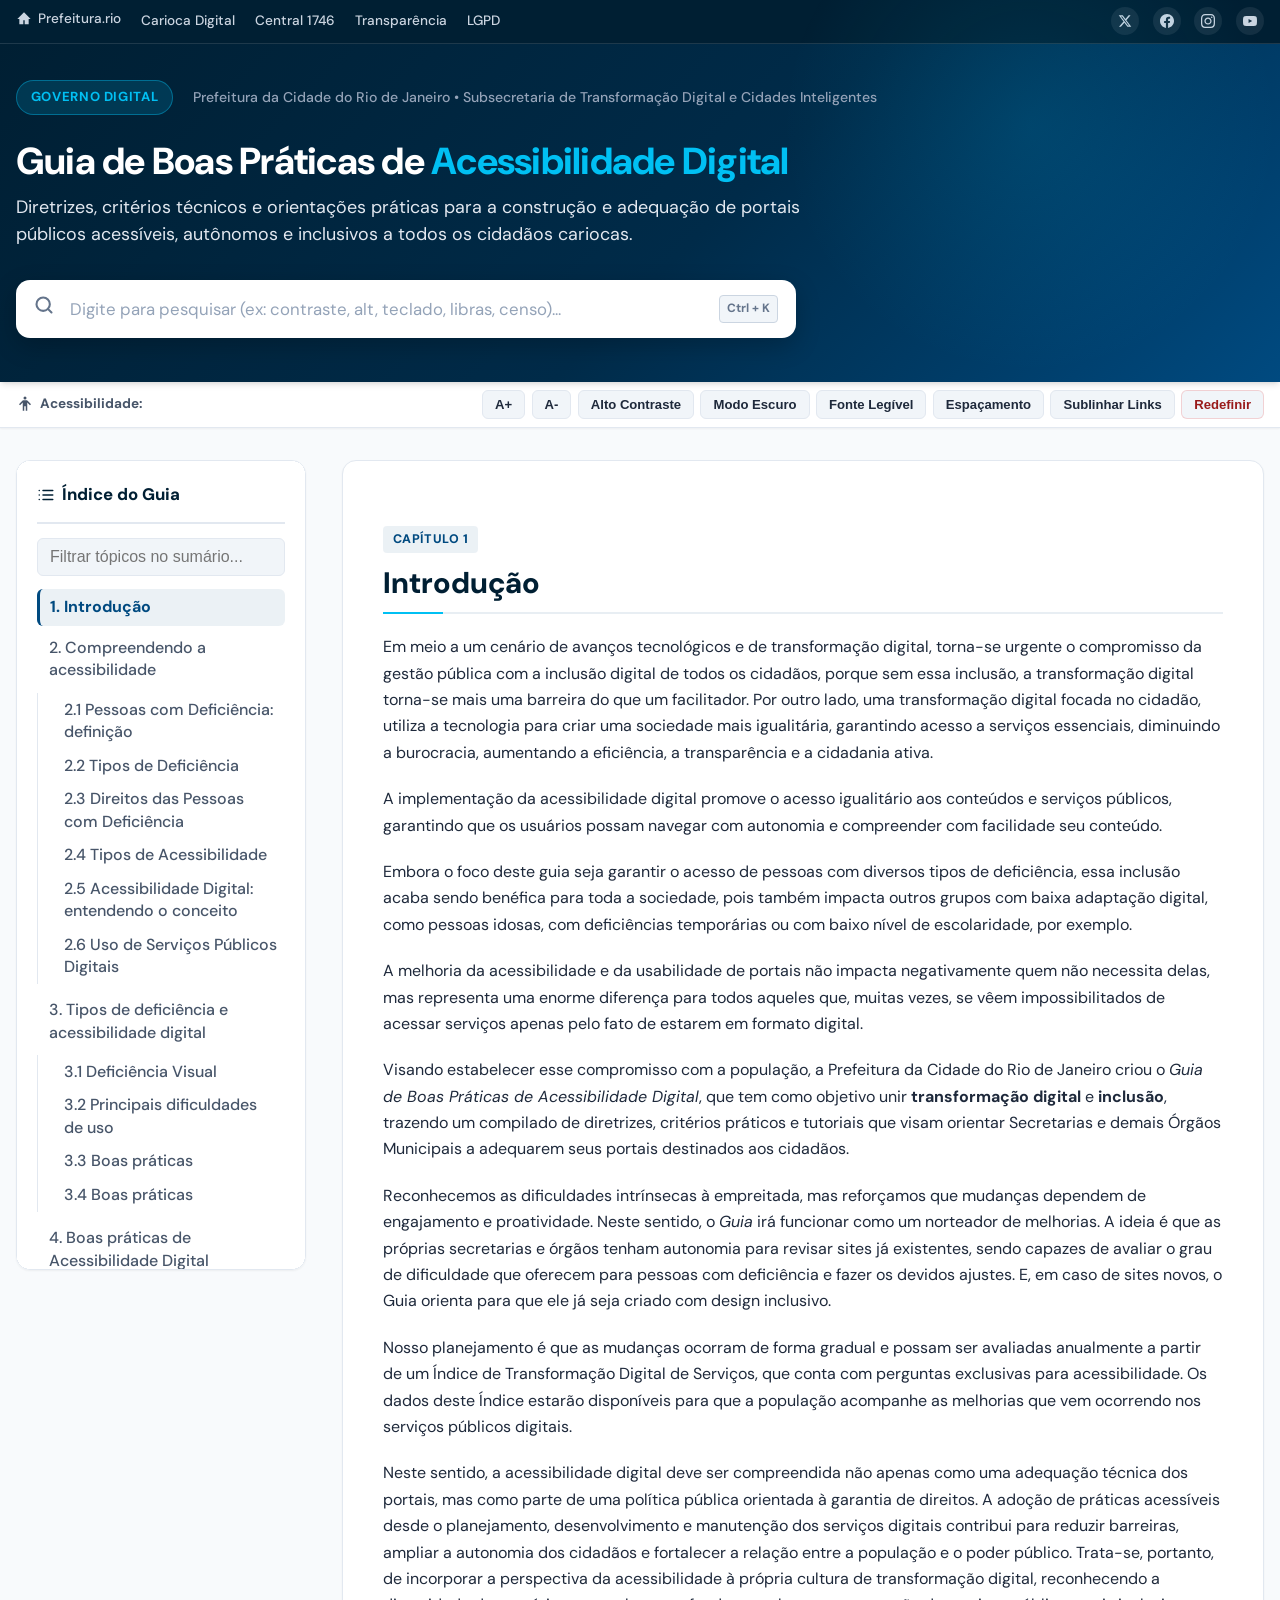
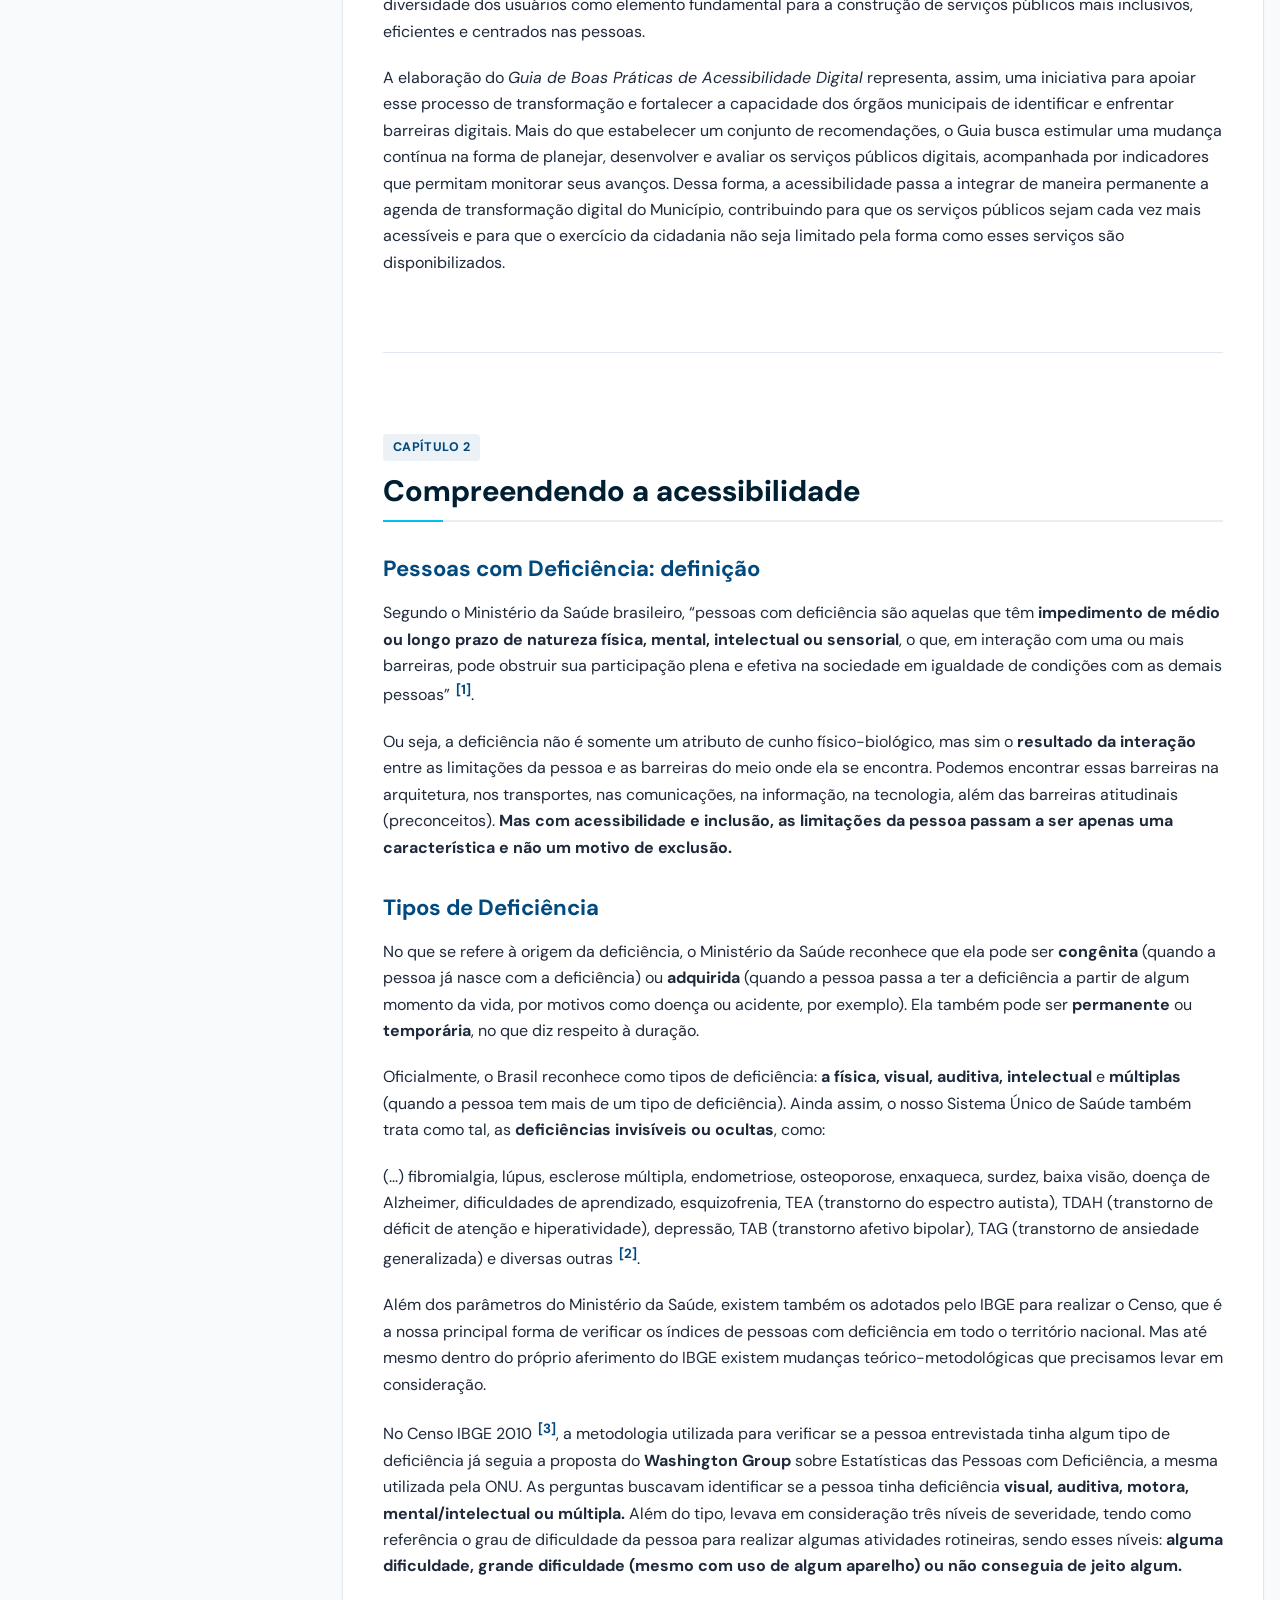
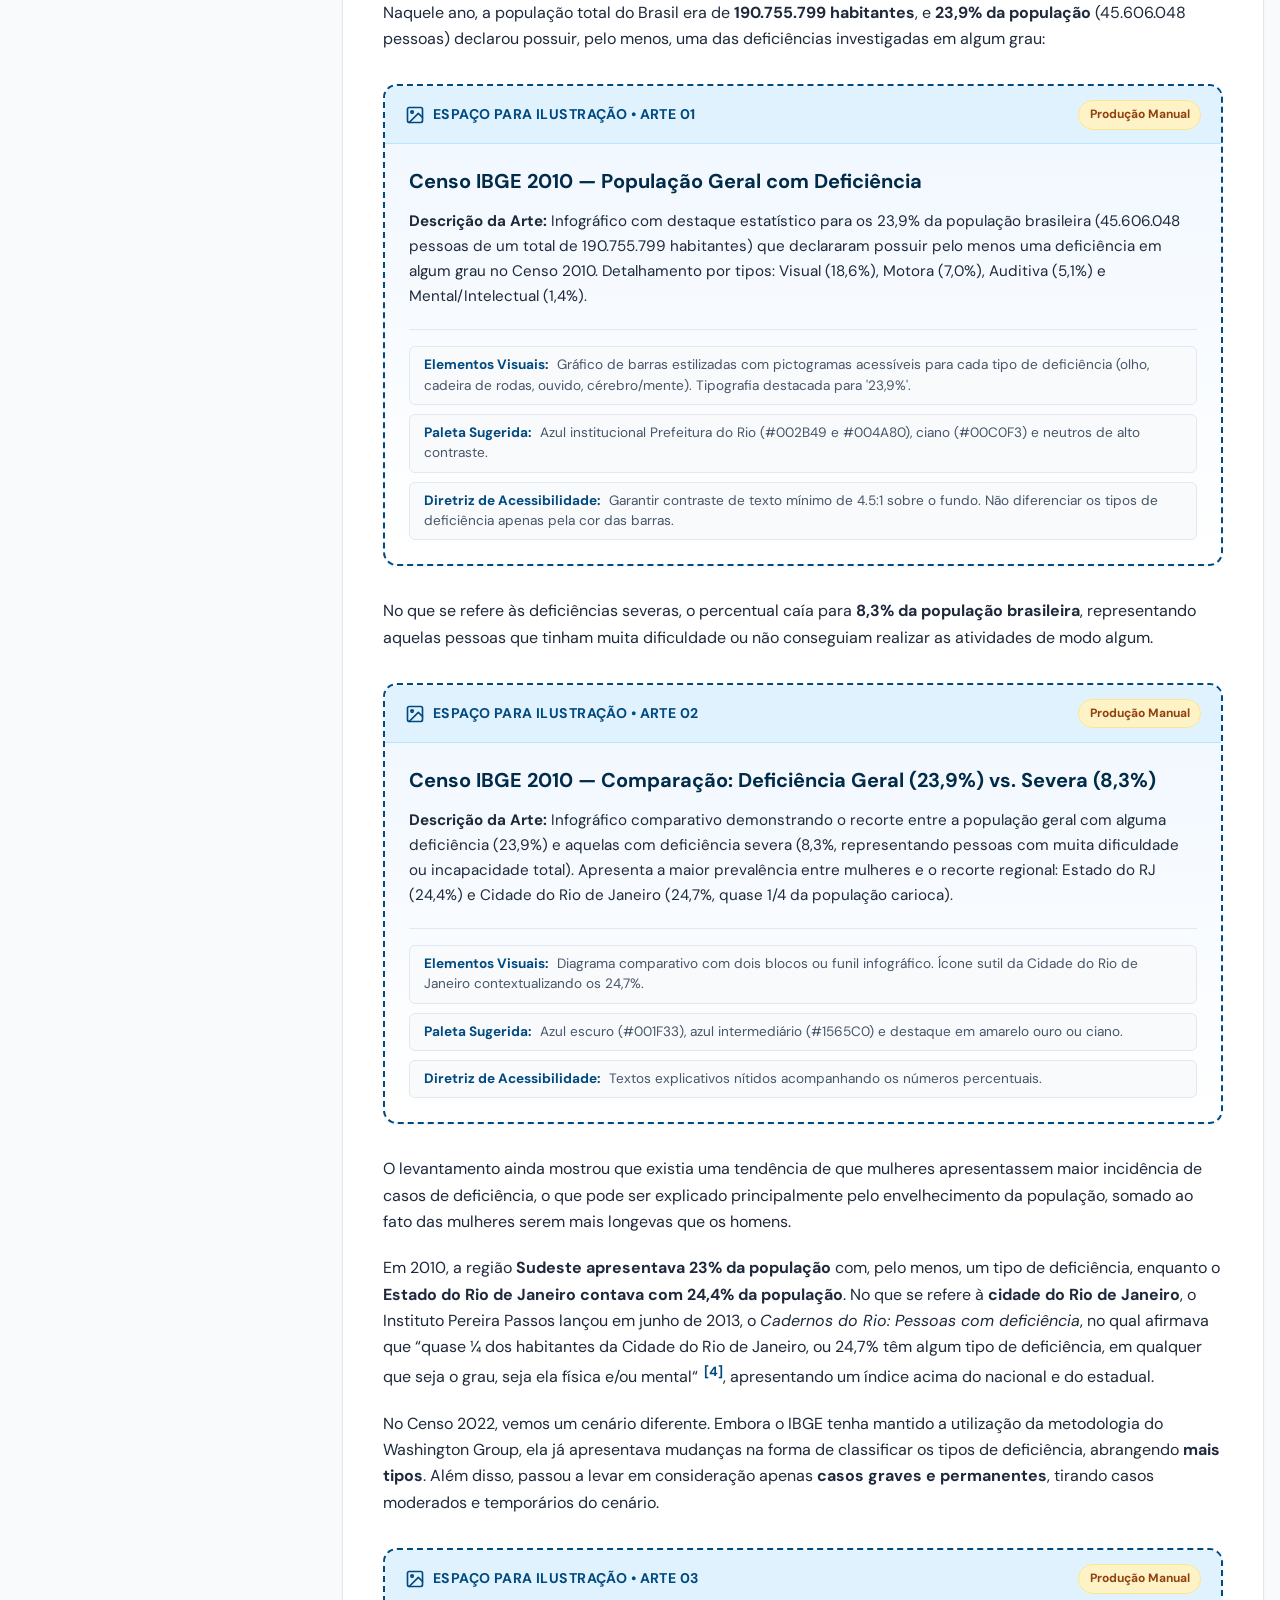
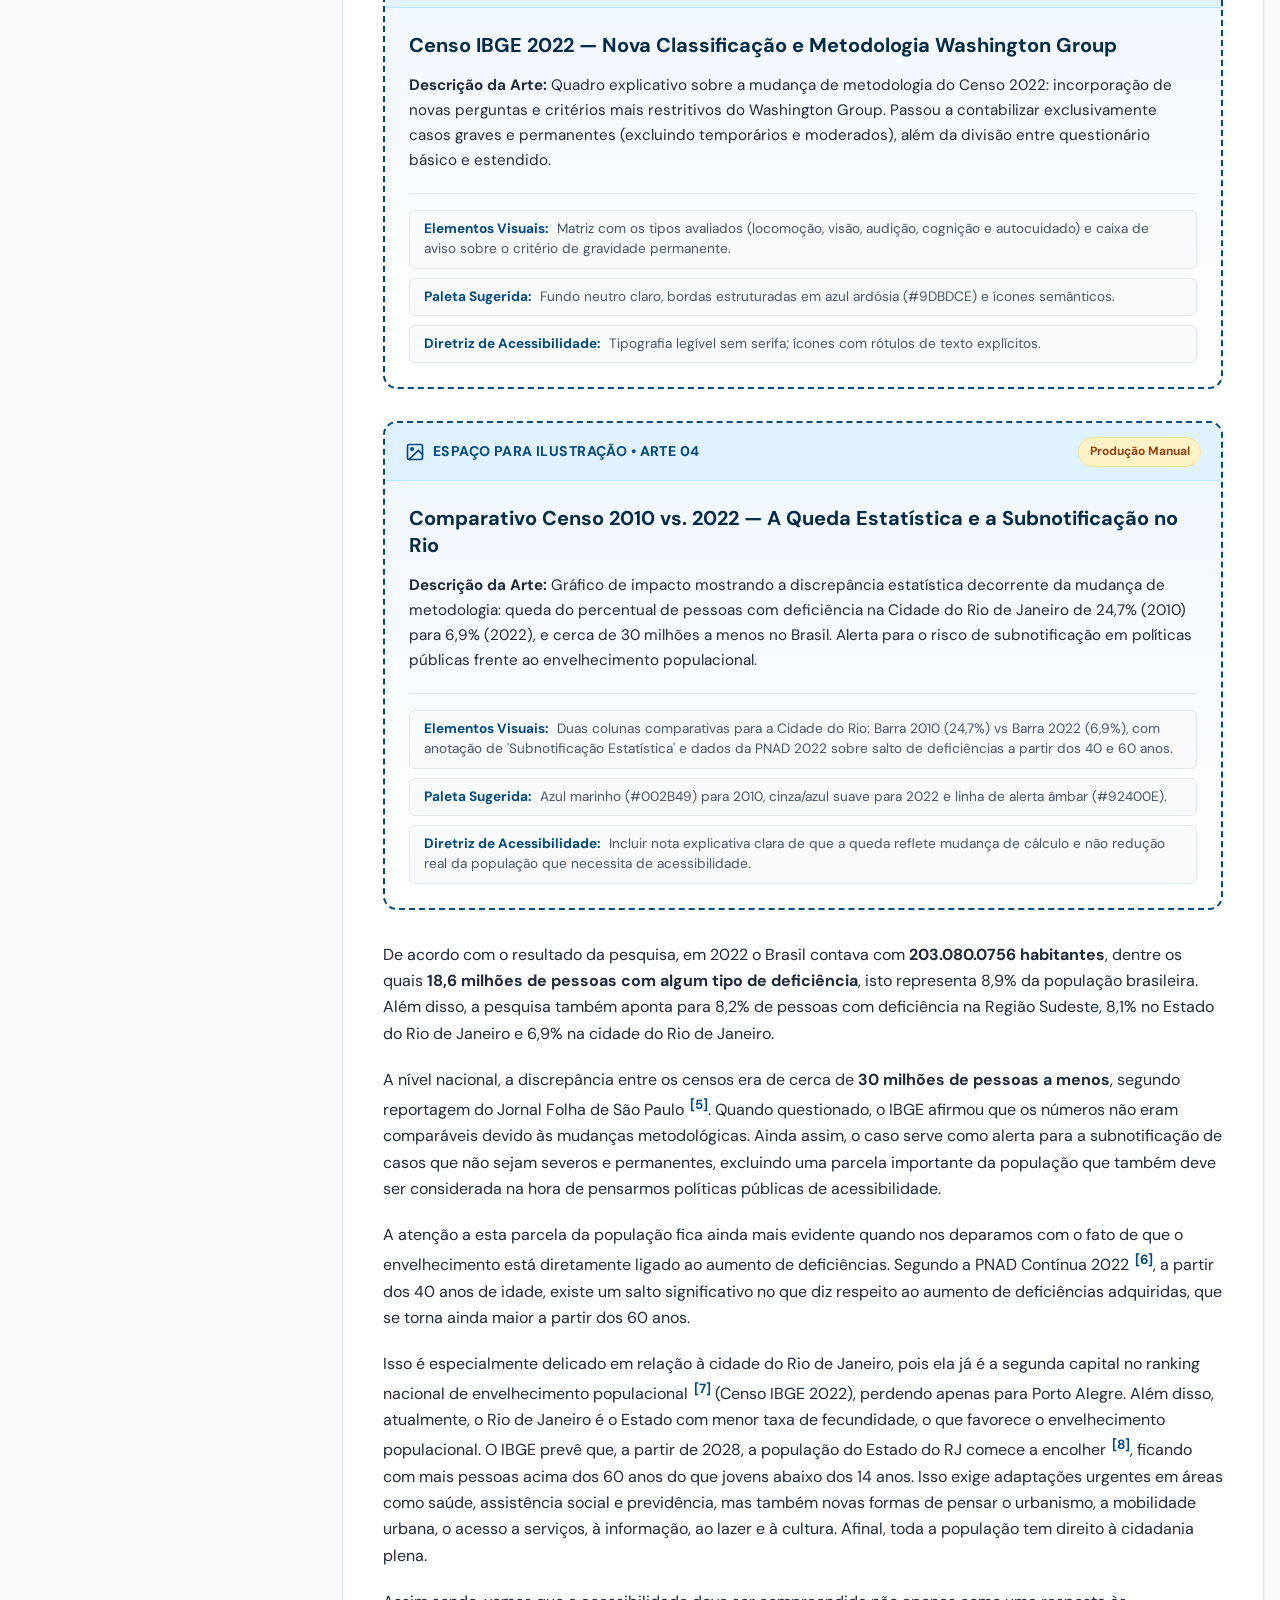
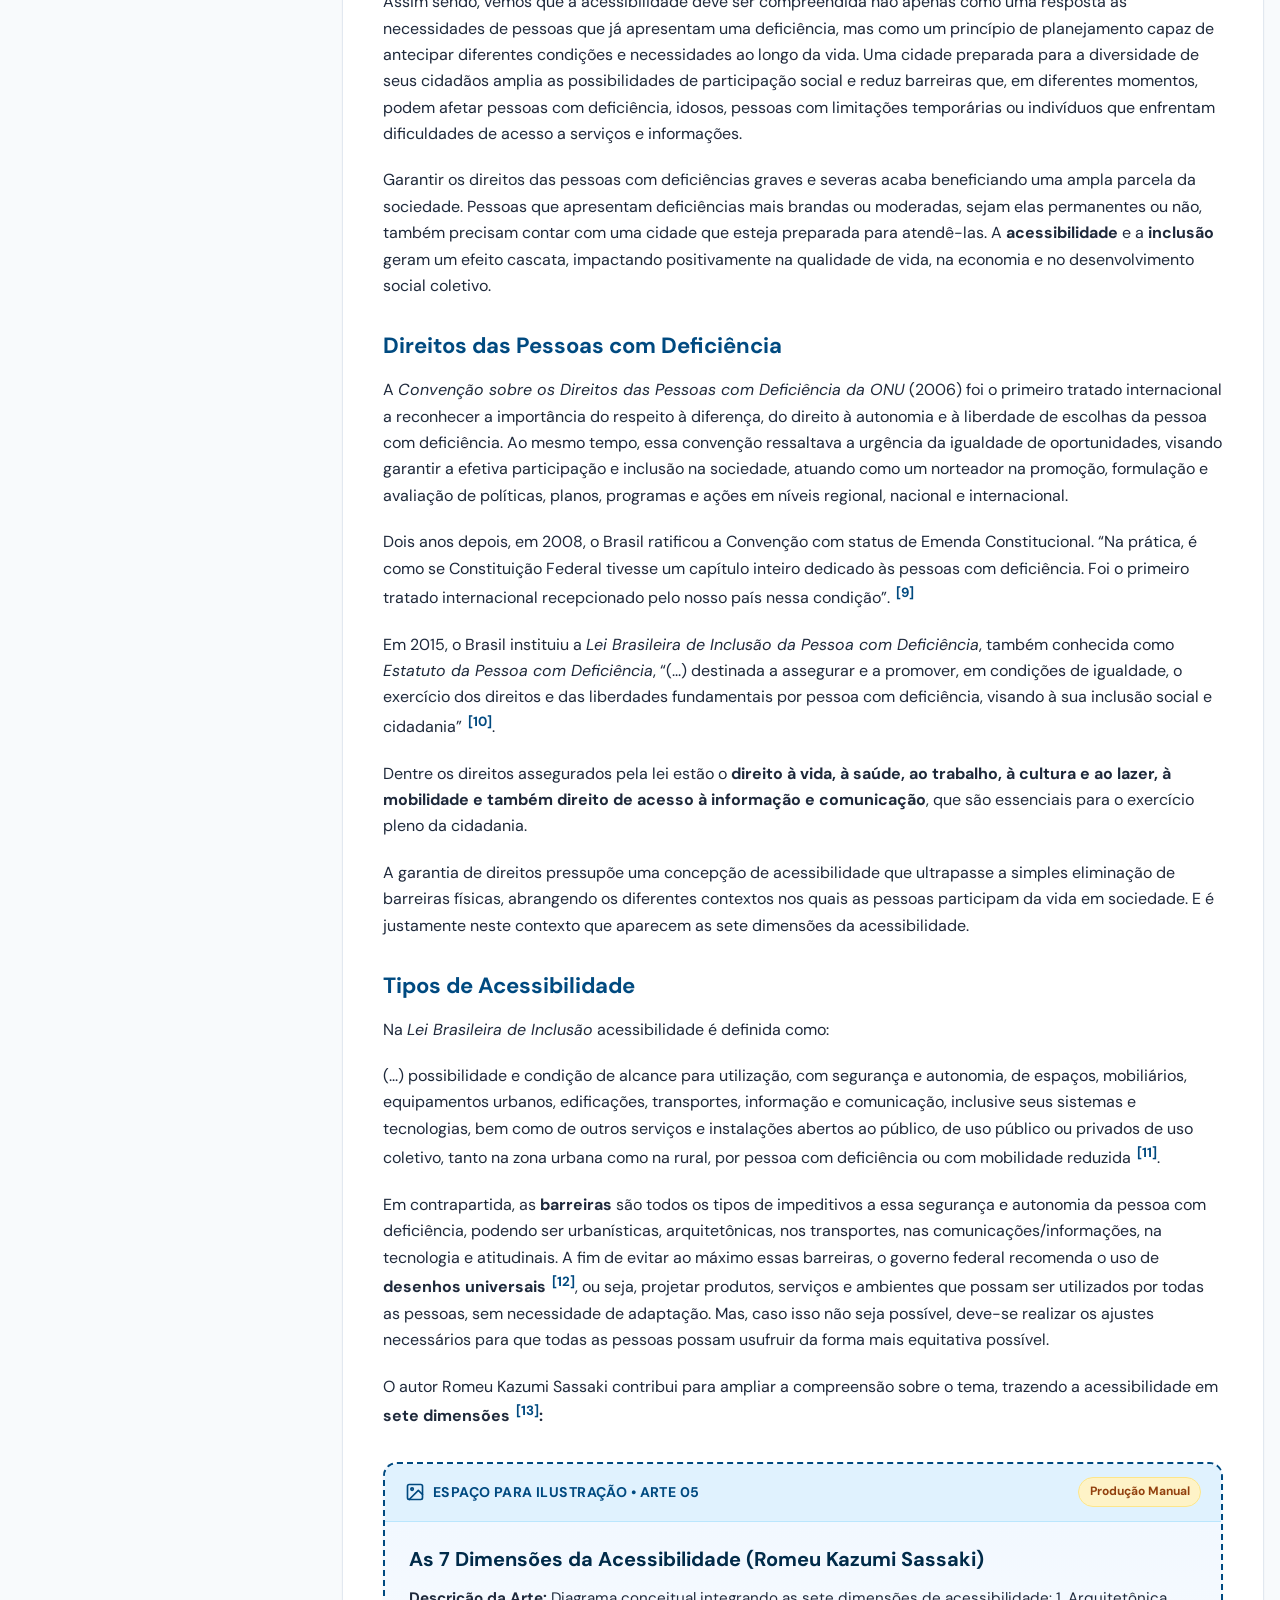
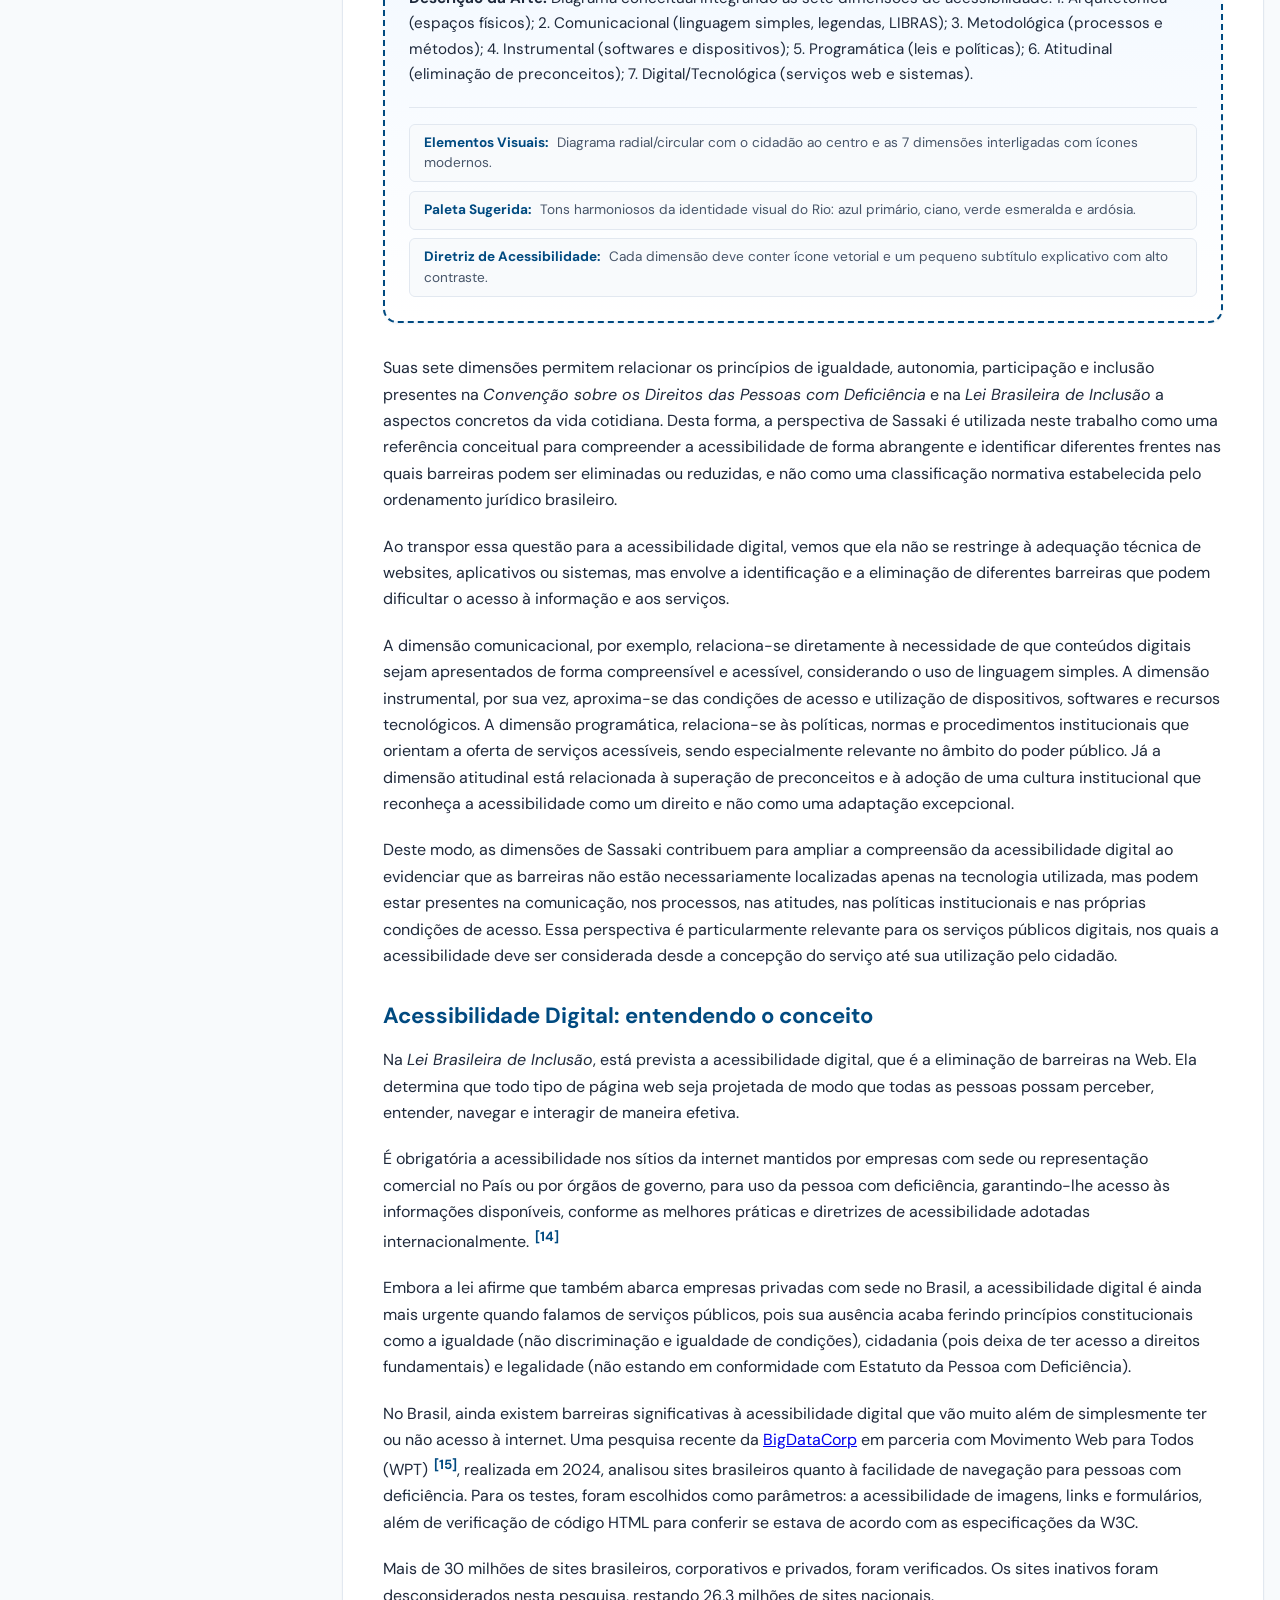
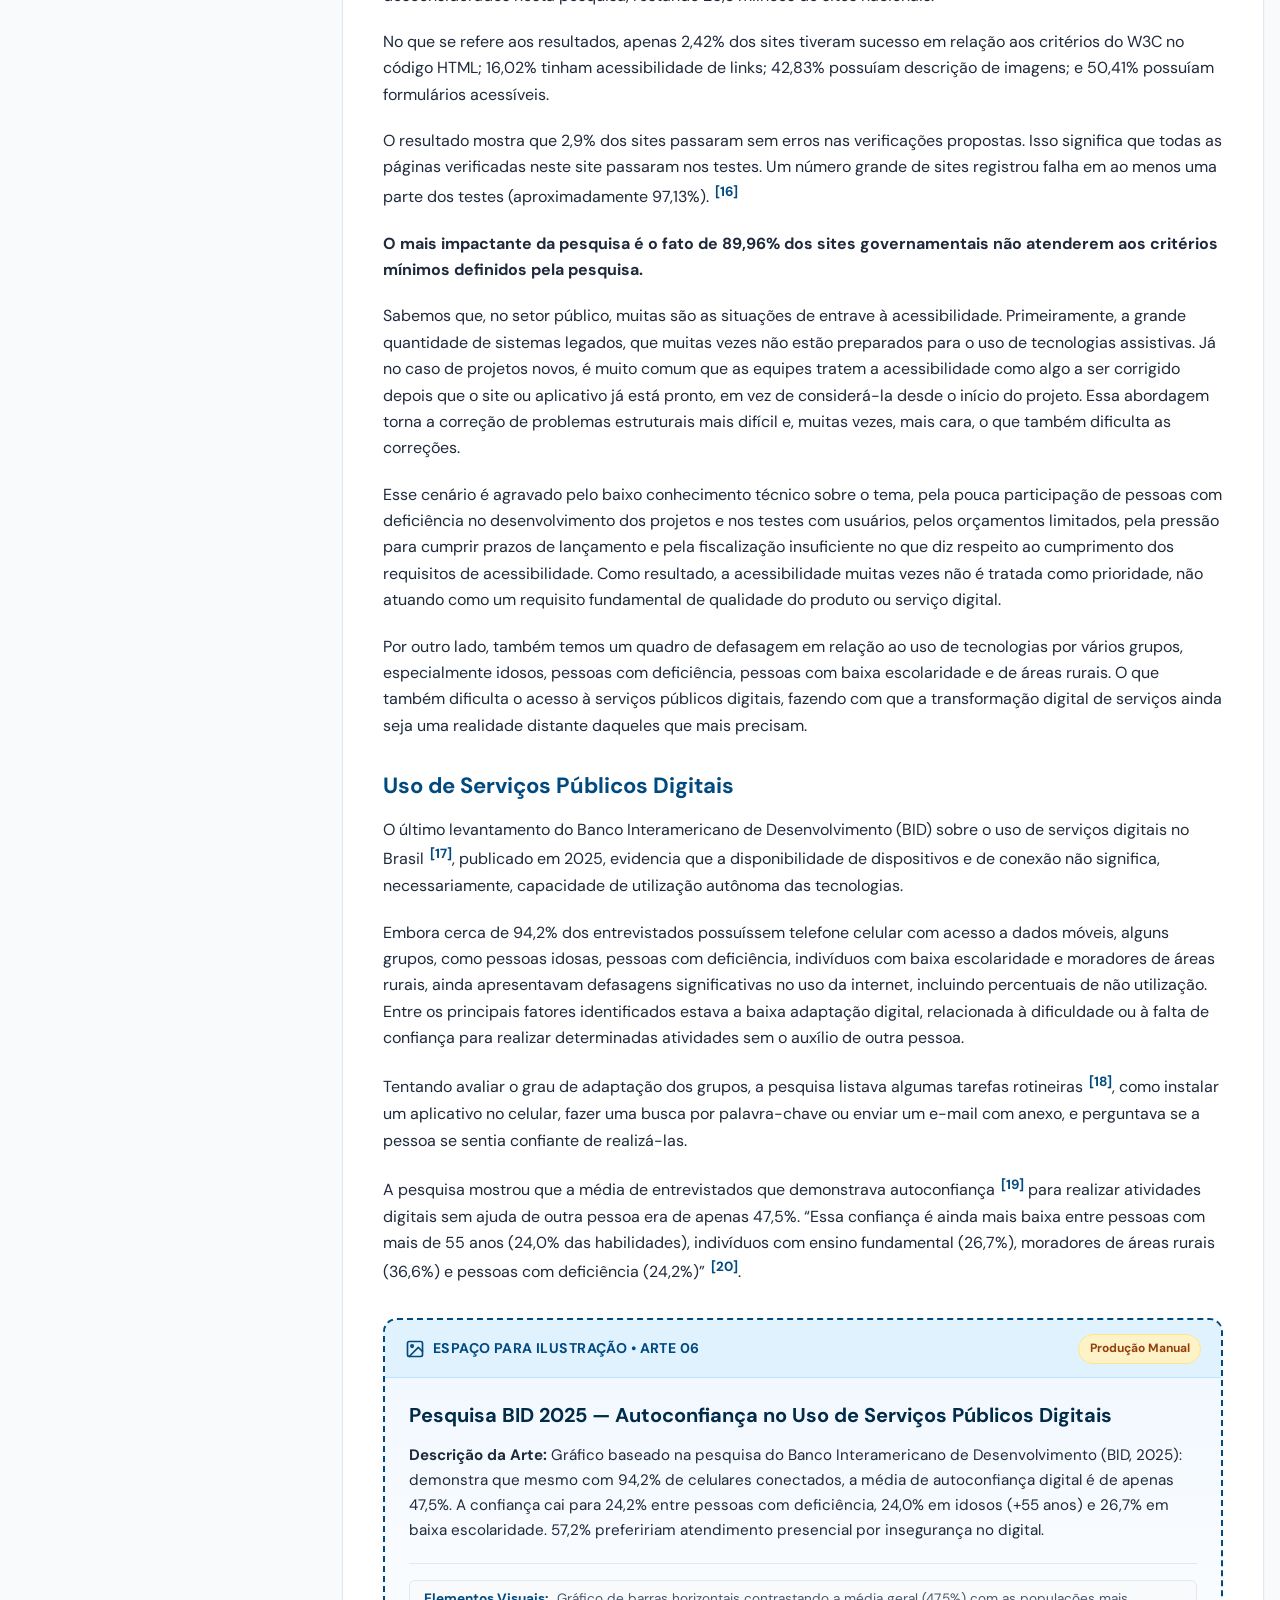
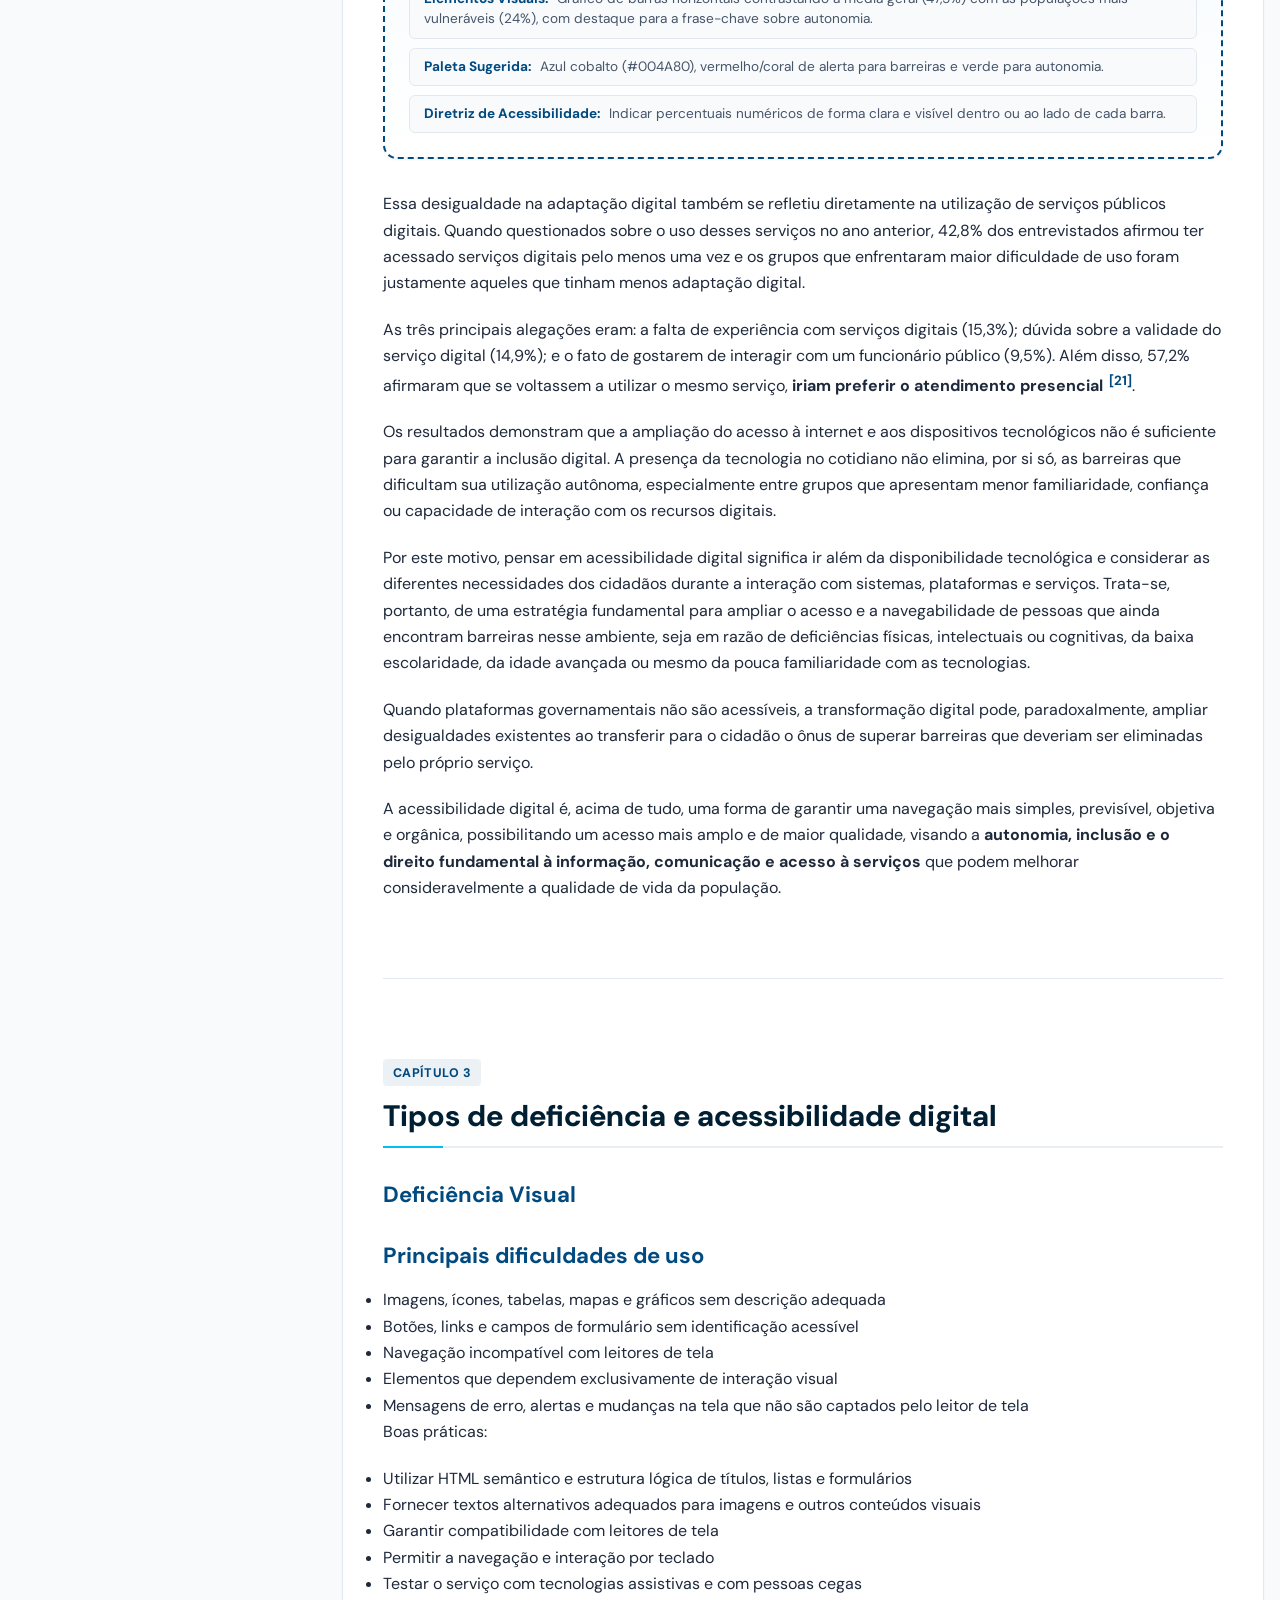
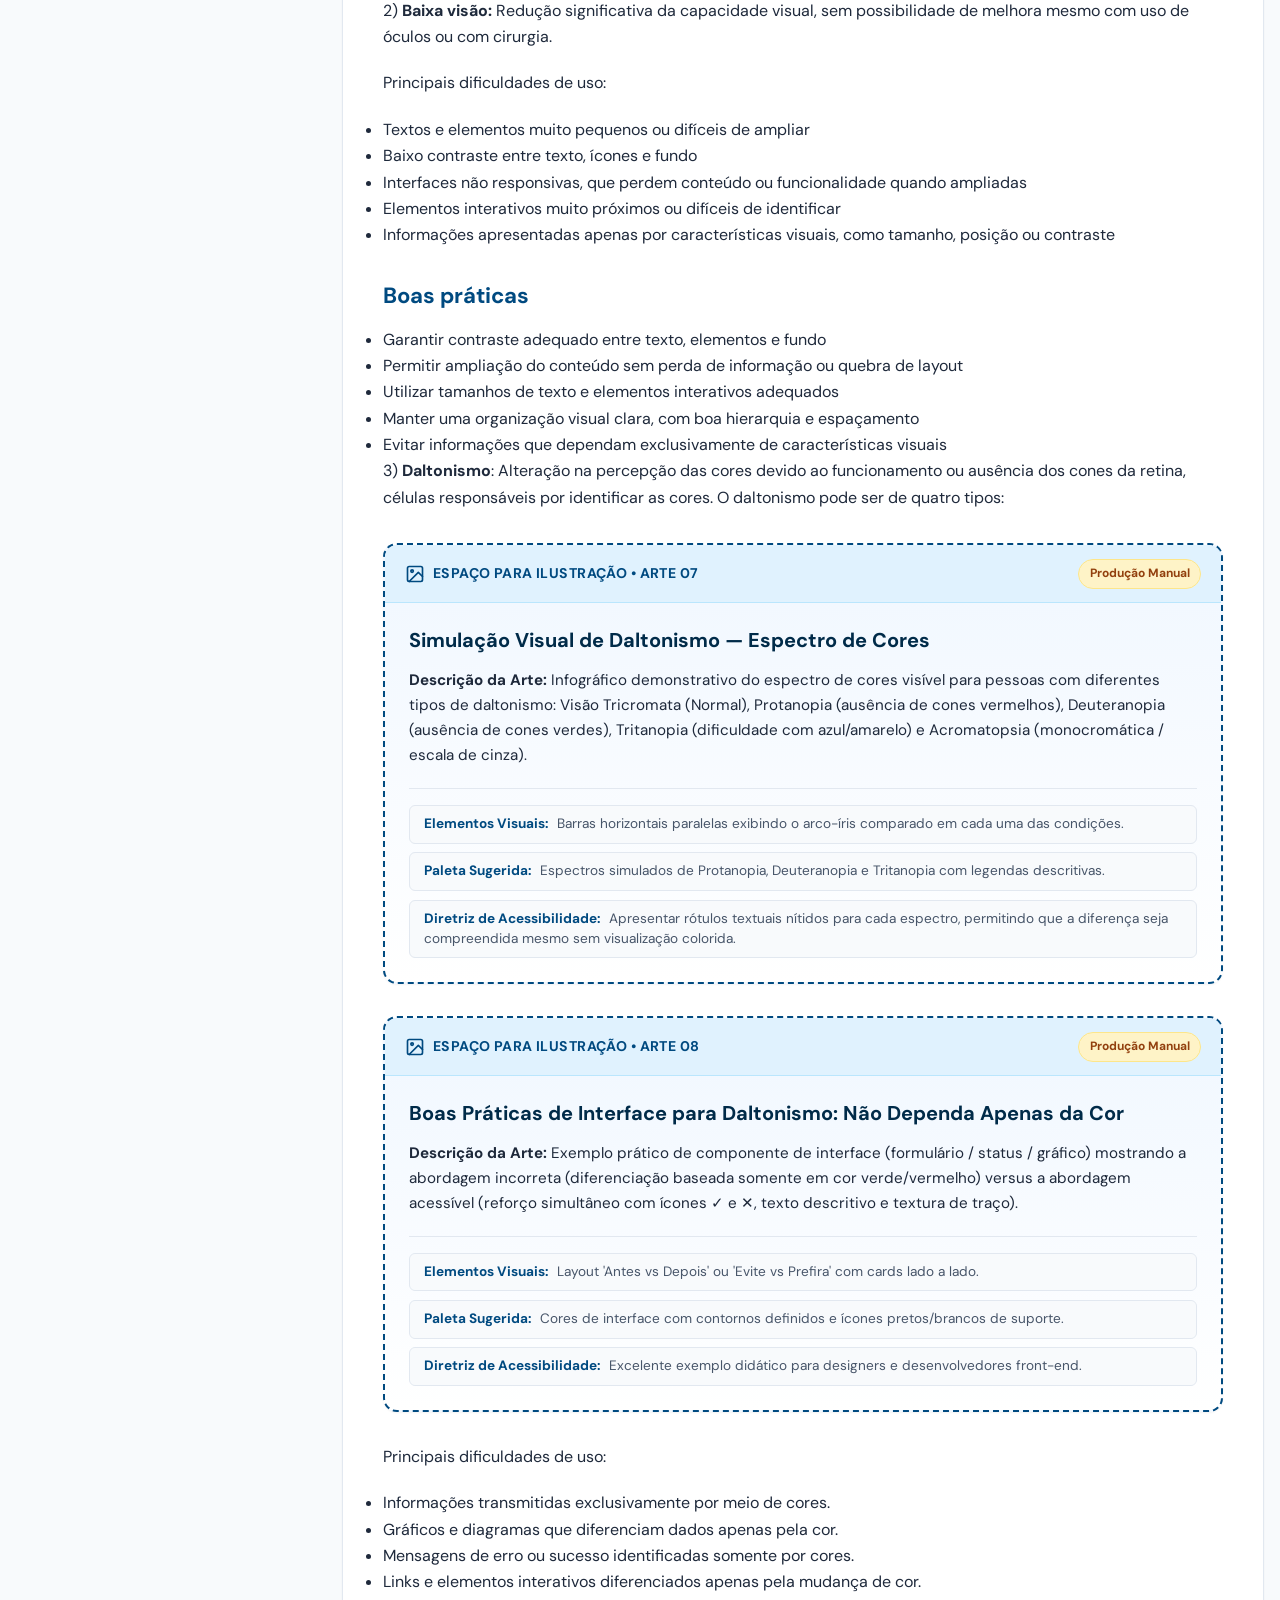
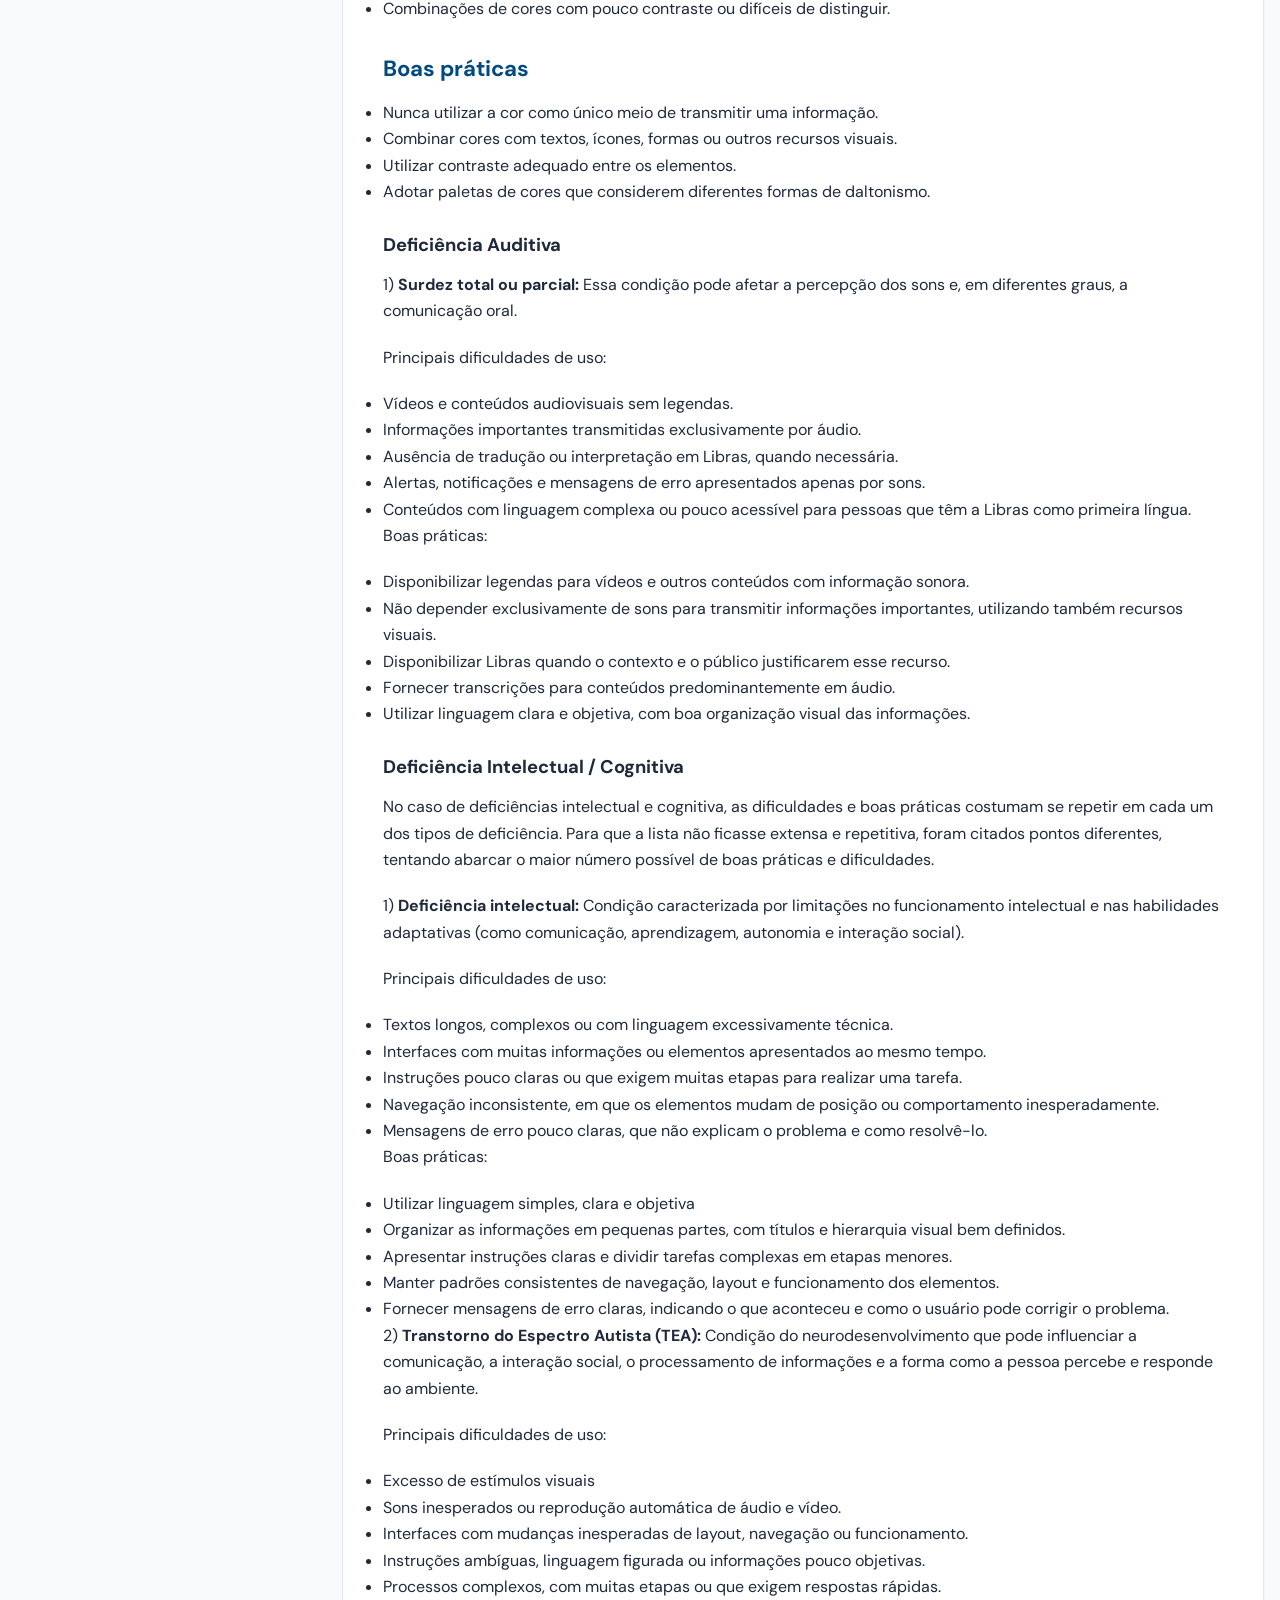
==== commit cf7a1d12: "feat: permitir aumento de fonte ate 200%, links claros no modo escuro, fonte 16px no sumario, cor do" ====
--- a/guiasite/index.html
+++ b/guiasite/index.html
@@ -444,7 +444,6 @@
         </div>
       </div>
     </figure>
-    <p>Além da mudança metodológica em relação aos tipos e graus de severidade das deficiências, o IBGE também alterou a forma de aplicação das questões. Ele formulou dois tipos de questionários, um estendido, que constavam as perguntas sobre deficiências, e outro básico, que não constava, favorecendo casos de subnotificação. Prova disto é que do Censo de 2010 para o de 2022, houve uma queda considerável do número de pessoas com deficiência.</p>
     <figure class="art-placeholder-card" id="arte-4" aria-label="Espaço para ilustração: Comparativo Censo 2010 vs. 2022 — A Queda Estatística e a Subnotificação no Rio">
       <div class="art-card-header">
         <div class="art-badge">
@@ -905,26 +904,6 @@
     <ul class="guidelines-list">
       <li>Logotipos não possuem requisitos mínimos de contraste.</li>
     </ul>
-    <figure class="art-placeholder-card" id="arte-9" aria-label="Espaço para ilustração: Contraste Textual Mínimo — Diretrizes WCAG AA (4.5:1 e 3:1)">
-      <div class="art-card-header">
-        <div class="art-badge">
-          <svg width="20" height="20" viewBox="0 0 24 24" fill="none" stroke="currentColor" stroke-width="2" stroke-linecap="round" stroke-linejoin="round" aria-hidden="true"><rect x="3" y="3" width="18" height="18" rx="2" ry="2"/><circle cx="8.5" cy="8.5" r="1.5"/><polyline points="21 15 16 10 5 21"/></svg>
-          <span>Espaço para Ilustração • Arte 09</span>
-        </div>
-        <span class="art-status-badge">Produção Manual</span>
-      </div>
-      <div class="art-card-content">
-        <h4 class="art-card-title">Contraste Textual Mínimo — Diretrizes WCAG AA (4.5:1 e 3:1)</h4>
-        <div class="art-card-desc">
-          <p><strong>Descrição da Arte:</strong> Demonstração visual das relações mínimas de contraste exigidas pela WCAG 2.2 Nível AA: 4.5:1 para texto normal e 3:1 para texto grande (18pt ou 14pt negrito). Comparativo com contraste insuficiente (reprovado) e contraste ampliado AAA (7:1).</p>
-        </div>
-        <div class="art-card-specs">
-        <div class="art-spec-pill"><span class="spec-label">Elementos Visuais:</span> Cards de amostra tipográfica com indicador de medição de contraste e carimbo de 'Aprovado AA' ou 'Reprovado'.</div>
-        <div class="art-spec-pill"><span class="spec-label">Paleta Sugerida:</span> Exemplos com fundo branco (#FFFFFF) e fundos escuros (#0F172A), demonstrando ambos os modos.</div>
-        <div class="art-spec-pill"><span class="spec-label">Diretriz de Acessibilidade:</span> Indicar o valor numérico exato do cálculo de luminância em cada amostra.</div>
-        </div>
-      </div>
-    </figure>
   </article>
   <article id="contraste-nao-textual">
     <h3 class="subsection-heading">Contraste não textual</h3>
@@ -943,26 +922,6 @@
     <ul class="guidelines-list">
       <li>Nestes casos, ela precisa vir acompanhada de uma indicação textual.</li>
     </ul>
-    <figure class="art-placeholder-card" id="arte-10" aria-label="Espaço para ilustração: Comunicação Multissensorial — Informação Além da Cor">
-      <div class="art-card-header">
-        <div class="art-badge">
-          <svg width="20" height="20" viewBox="0 0 24 24" fill="none" stroke="currentColor" stroke-width="2" stroke-linecap="round" stroke-linejoin="round" aria-hidden="true"><rect x="3" y="3" width="18" height="18" rx="2" ry="2"/><circle cx="8.5" cy="8.5" r="1.5"/><polyline points="21 15 16 10 5 21"/></svg>
-          <span>Espaço para Ilustração • Arte 10</span>
-        </div>
-        <span class="art-status-badge">Produção Manual</span>
-      </div>
-      <div class="art-card-content">
-        <h4 class="art-card-title">Comunicação Multissensorial — Informação Além da Cor</h4>
-        <div class="art-card-desc">
-          <p><strong>Descrição da Arte:</strong> Exemplo de como transmitir mensagens essenciais, alertas de sistema e gráficos utilizando cor combinada com tipografia, ícones e formas geométricas, cumprindo a diretriz WCAG 1.4.1.</p>
-        </div>
-        <div class="art-card-specs">
-        <div class="art-spec-pill"><span class="spec-label">Elementos Visuais:</span> Trio de status (Sucesso, Atenção, Erro) exibindo simultaneamente: cor + ícone semântico + rótulo textual.</div>
-        <div class="art-spec-pill"><span class="spec-label">Paleta Sugerida:</span> Verde esmeralda, amarelo âmbar e vermelho carmim sobre superfícies adequadas.</div>
-        <div class="art-spec-pill"><span class="spec-label">Diretriz de Acessibilidade:</span> Demonstrar que o usuário com qualquer alteração visual consegue entender a ação imediatamente.</div>
-        </div>
-      </div>
-    </figure>
   </article>
   <article id="indicacao-de-link">
     <h3 class="subsection-heading">Indicação de link</h3>
@@ -1004,26 +963,6 @@
     <ul class="guidelines-list">
       <li><strong>Controles personalizados:</strong> utilize elementos de formulário estilizados e outras técnicas de aprimoramento progressivo para fornecer controles personalizados.</li>
     </ul>
-    <figure class="art-placeholder-card" id="arte-11" aria-label="Espaço para ilustração: Anatomia de um Campo de Formulário Acessível">
-      <div class="art-card-header">
-        <div class="art-badge">
-          <svg width="20" height="20" viewBox="0 0 24 24" fill="none" stroke="currentColor" stroke-width="2" stroke-linecap="round" stroke-linejoin="round" aria-hidden="true"><rect x="3" y="3" width="18" height="18" rx="2" ry="2"/><circle cx="8.5" cy="8.5" r="1.5"/><polyline points="21 15 16 10 5 21"/></svg>
-          <span>Espaço para Ilustração • Arte 11</span>
-        </div>
-        <span class="art-status-badge">Produção Manual</span>
-      </div>
-      <div class="art-card-content">
-        <h4 class="art-card-title">Anatomia de um Campo de Formulário Acessível</h4>
-        <div class="art-card-desc">
-          <p><strong>Descrição da Arte:</strong> Diagrama anotado de um campo de entrada (input): rótulo visível <label> permanentemente associado pelo atributo 'for', texto de ajuda instrutivo, marcação de campo obrigatório e mensagem de validação de erro contextual com sugestão de correção.</p>
-        </div>
-        <div class="art-card-specs">
-        <div class="art-spec-pill"><span class="spec-label">Elementos Visuais:</span> Mockup explodido de input com setas numeradas apontando para cada requisito de acessibilidade.</div>
-        <div class="art-spec-pill"><span class="spec-label">Paleta Sugerida:</span> Design de formulário moderno, limpo, alinhado ao padrão Governo Digital.</div>
-        <div class="art-spec-pill"><span class="spec-label">Diretriz de Acessibilidade:</span> Evitar uso exclusivo de placeholder como único rótulo.</div>
-        </div>
-      </div>
-    </figure>
   </article>
   <article id="listas">
     <h3 class="subsection-heading">Listas</h3>
@@ -1082,26 +1021,6 @@
       </div>
       <pre><code class="language-html">&lt;img src="equipe.jpg" alt="Equipe de desenvolvimento do Web para Todos: cinco pessoas em frente a um quadro branco com diagramas de fluxo"&gt;</code></pre>
     </div>
-    <figure class="art-placeholder-card" id="arte-12" aria-label="Espaço para ilustração: O Atributo 'alt' no Leitor de Tela — Imagens Informativas">
-      <div class="art-card-header">
-        <div class="art-badge">
-          <svg width="20" height="20" viewBox="0 0 24 24" fill="none" stroke="currentColor" stroke-width="2" stroke-linecap="round" stroke-linejoin="round" aria-hidden="true"><rect x="3" y="3" width="18" height="18" rx="2" ry="2"/><circle cx="8.5" cy="8.5" r="1.5"/><polyline points="21 15 16 10 5 21"/></svg>
-          <span>Espaço para Ilustração • Arte 12</span>
-        </div>
-        <span class="art-status-badge">Produção Manual</span>
-      </div>
-      <div class="art-card-content">
-        <h4 class="art-card-title">O Atributo 'alt' no Leitor de Tela — Imagens Informativas</h4>
-        <div class="art-card-desc">
-          <p><strong>Descrição da Arte:</strong> Ilustração do funcionamento da tecnologia assistiva: uma imagem de um atendimento ao público da Prefeitura do Rio sendo interpretada por um leitor de tela (NVDA/TalkBack), que sintetiza a fala com base no atributo alt descritivo.</p>
-        </div>
-        <div class="art-card-specs">
-        <div class="art-spec-pill"><span class="spec-label">Elementos Visuais:</span> Foto/desenho com balão de fala sonoro contendo a descrição textual acessível.</div>
-        <div class="art-spec-pill"><span class="spec-label">Paleta Sugerida:</span> Cores quentes e acolhedoras para o atendimento humano, tons de azul para o sintetizador.</div>
-        <div class="art-spec-pill"><span class="spec-label">Diretriz de Acessibilidade:</span> Ressaltar a concisão (100 a 150 caracteres) e a riqueza contextual da descrição.</div>
-        </div>
-      </div>
-    </figure>
   </article>
   <article id="imagens-decorativas">
     <h3 class="subsection-heading">Imagens decorativas</h3>
@@ -1136,26 +1055,6 @@
     <ul class="guidelines-list">
       <li>É essencial utilizar texto em HTML e CSS para evitar distorções ao redimensionar as telas.</li>
     </ul>
-    <figure class="art-placeholder-card" id="arte-13" aria-label="Espaço para ilustração: Texto Real em HTML/CSS vs. Texto Embutido em Imagem Rasterizada">
-      <div class="art-card-header">
-        <div class="art-badge">
-          <svg width="20" height="20" viewBox="0 0 24 24" fill="none" stroke="currentColor" stroke-width="2" stroke-linecap="round" stroke-linejoin="round" aria-hidden="true"><rect x="3" y="3" width="18" height="18" rx="2" ry="2"/><circle cx="8.5" cy="8.5" r="1.5"/><polyline points="21 15 16 10 5 21"/></svg>
-          <span>Espaço para Ilustração • Arte 13</span>
-        </div>
-        <span class="art-status-badge">Produção Manual</span>
-      </div>
-      <div class="art-card-content">
-        <h4 class="art-card-title">Texto Real em HTML/CSS vs. Texto Embutido em Imagem Rasterizada</h4>
-        <div class="art-card-desc">
-          <p><strong>Descrição da Arte:</strong> Comparativo ilustrado: Banner promocional com texto 'achatado' dentro do arquivo de imagem (perda de qualidade ao ampliar, invisível para leitores de tela) versus Banner com imagem de fundo estilizada e texto real renderizado via HTML e CSS.</p>
-        </div>
-        <div class="art-card-specs">
-        <div class="art-spec-pill"><span class="spec-label">Elementos Visuais:</span> Simulação de zoom 200%: lado esquerdo borrado/pixelado; lado direito 100% nítido, selecionável e responsivo.</div>
-        <div class="art-spec-pill"><span class="spec-label">Paleta Sugerida:</span> Contraste forte entre a imagem e as caixas de texto.</div>
-        <div class="art-spec-pill"><span class="spec-label">Diretriz de Acessibilidade:</span> Destacar a preservação de nitidez em telas de alta densidade (Retina/OLED).</div>
-        </div>
-      </div>
-    </figure>
   </article>
   <article id="imagens-complexas">
     <h3 class="subsection-heading">Imagens complexas</h3>
@@ -1196,26 +1095,6 @@
     <ul class="guidelines-list">
       <li>Para tabelas mais complexas, associações explícitas podem ser necessárias usando atributos como scope\<code> id\href\</code>, \<code>\dref\</code> e \<code>\dref\</code> headers.</li>
     </ul>
-    <figure class="art-placeholder-card" id="arte-14" aria-label="Espaço para ilustração: Estrutura Semântica de Tabelas de Dados">
-      <div class="art-card-header">
-        <div class="art-badge">
-          <svg width="20" height="20" viewBox="0 0 24 24" fill="none" stroke="currentColor" stroke-width="2" stroke-linecap="round" stroke-linejoin="round" aria-hidden="true"><rect x="3" y="3" width="18" height="18" rx="2" ry="2"/><circle cx="8.5" cy="8.5" r="1.5"/><polyline points="21 15 16 10 5 21"/></svg>
-          <span>Espaço para Ilustração • Arte 14</span>
-        </div>
-        <span class="art-status-badge">Produção Manual</span>
-      </div>
-      <div class="art-card-content">
-        <h4 class="art-card-title">Estrutura Semântica de Tabelas de Dados</h4>
-        <div class="art-card-desc">
-          <p><strong>Descrição da Arte:</strong> Diagrama de uma tabela acessível evidenciando a marcação de <caption> (título resumido da tabela), cabeçalhos de coluna <th> com scope='col', cabeçalhos de linha com scope='row' e células de dados <td>.</p>
-        </div>
-        <div class="art-card-specs">
-        <div class="art-spec-pill"><span class="spec-label">Elementos Visuais:</span> Tabela tridimensional ou explodida com linhas de conexão demonstrando como o leitor de tela relaciona cada célula ao seu cabeçalho correspondente.</div>
-        <div class="art-spec-pill"><span class="spec-label">Paleta Sugerida:</span> Cabeçalhos em azul escuro (#002B49) e linhas zebradas suaves.</div>
-        <div class="art-spec-pill"><span class="spec-label">Diretriz de Acessibilidade:</span> Mostrar a lógica de leitura horizontal e vertical para leitores de tela.</div>
-        </div>
-      </div>
-    </figure>
   </article>
 </section>
 
@@ -1251,26 +1130,6 @@
     <ul class="guidelines-list">
       <li>Legenda ao vivo: devem ser fornecidas legendas para todo conteúdo de áudio ao vivo em mídia sincronizada.</li>
     </ul>
-    <figure class="art-placeholder-card" id="arte-15" aria-label="Espaço para ilustração: Anatomia de Legendas Acessíveis e Sincronizadas (Closed Captions / WebVTT)">
-      <div class="art-card-header">
-        <div class="art-badge">
-          <svg width="20" height="20" viewBox="0 0 24 24" fill="none" stroke="currentColor" stroke-width="2" stroke-linecap="round" stroke-linejoin="round" aria-hidden="true"><rect x="3" y="3" width="18" height="18" rx="2" ry="2"/><circle cx="8.5" cy="8.5" r="1.5"/><polyline points="21 15 16 10 5 21"/></svg>
-          <span>Espaço para Ilustração • Arte 15</span>
-        </div>
-        <span class="art-status-badge">Produção Manual</span>
-      </div>
-      <div class="art-card-content">
-        <h4 class="art-card-title">Anatomia de Legendas Acessíveis e Sincronizadas (Closed Captions / WebVTT)</h4>
-        <div class="art-card-desc">
-          <p><strong>Descrição da Arte:</strong> Demonstração visual de um player de vídeo acessível reproduzindo áudio perfeitamente sincronizado com legendas no padrão WebVTT. Evidencia as boas práticas: identificação explícita de quem fala entre colchetes (ex: '[Palestrante]'), descrição de informações sonoras contextuais não verbais (ex: '[música suave de fundo]', '[aplausos]'), quebra em até 2 linhas e fundo escuro semitransparente que garante legibilidade sobre cenas claras ou escuras. Alerta contra a dependência cega de legendas automáticas sem revisão humana.</p>
-        </div>
-        <div class="art-card-specs">
-        <div class="art-spec-pill"><span class="spec-label">Elementos Visuais:</span> Mockup de player de vídeo com botões de controle, botão 'CC' ativado, caixa de legenda destacada e três balões explicativos apontando para: 1. Identificação do locutor; 2. Efeitos sonoros; 3. Contraste da caixa de texto.</div>
-        <div class="art-spec-pill"><span class="spec-label">Paleta Sugerida:</span> Interface do player em azul escuro (#0F172A), caixa de legenda preta (#000000) com texto branco (#FFFFFF) ou amarelo (#FFEB3B) e acentos em ciano (#00C0F3).</div>
-        <div class="art-spec-pill"><span class="spec-label">Diretriz de Acessibilidade:</span> Critério WCAG 1.2.2 (Legendas Pré-gravadas - Nível A). Nunca disponibilizar legendas geradas automaticamente sem revisão humana prévia.</div>
-        </div>
-      </div>
-    </figure>
   </article>
   <article id="uso-de-audiodescricao">
     <h3 class="subsection-heading">Uso de audiodescrição</h3>
@@ -1317,26 +1176,6 @@
       <li>Posicione o intérprete de língua de sinais de forma a evitar que informações importantes no vídeo sejam obscurecidas. Geralmente, ele fica no canto inferior direito, mas se o vídeo contiver informações na parte inferior, posicione o intérprete acima dele.</li>
     </ul>
     <p></p>
-    <figure class="art-placeholder-card" id="arte-16" aria-label="Espaço para ilustração: Enquadramento e Boas Práticas da Janela de LIBRAS em Vídeo">
-      <div class="art-card-header">
-        <div class="art-badge">
-          <svg width="20" height="20" viewBox="0 0 24 24" fill="none" stroke="currentColor" stroke-width="2" stroke-linecap="round" stroke-linejoin="round" aria-hidden="true"><rect x="3" y="3" width="18" height="18" rx="2" ry="2"/><circle cx="8.5" cy="8.5" r="1.5"/><polyline points="21 15 16 10 5 21"/></svg>
-          <span>Espaço para Ilustração • Arte 16</span>
-        </div>
-        <span class="art-status-badge">Produção Manual</span>
-      </div>
-      <div class="art-card-content">
-        <h4 class="art-card-title">Enquadramento e Boas Práticas da Janela de LIBRAS em Vídeo</h4>
-        <div class="art-card-desc">
-          <p><strong>Descrição da Arte:</strong> Guia visual completo de produção para a janela de tradução em Língua Brasileira de Sinais (LIBRAS). Demonstração da área correta de enquadramento da câmera (da linha abaixo da cintura até acima da cabeça, com folga lateral abrangendo ambos os cotovelos para visualização ampla dos sinais e do espaço de sinalização), vestimenta e parede de fundo em tons sólidos contrastantes com a cor de pele do intérprete, e posicionamento no canto inferior direito do vídeo dimensionado para permitir visualização nítida de expressões faciais sem cobrir letreiros ou legendas.</p>
-        </div>
-        <div class="art-card-specs">
-        <div class="art-spec-pill"><span class="spec-label">Elementos Visuais:</span> Ilustração de intérprete de LIBRAS com linhas guias de enquadramento (limites seguros: cabeça, cotovelos e cintura), iluminação frontal suave e inserção na tela principal de vídeo com indicação de área de segurança.</div>
-        <div class="art-spec-pill"><span class="spec-label">Paleta Sugerida:</span> Fundo de estúdio em azul marinho sóbrio (#002B49) ou cinza neutro, contraste luminoso com a pele e janela delimitada com traço sutil.</div>
-        <div class="art-spec-pill"><span class="spec-label">Diretriz de Acessibilidade:</span> Critério WCAG 1.2.6 (Língua de Sinais Pré-gravada - Nível AAA). Lembrete de que plugins automatizados (avatares 3D) não substituem a tradução humana nativa.</div>
-        </div>
-      </div>
-    </figure>
   </article>
 </section>
 
@@ -1363,26 +1202,6 @@
     <ul class="guidelines-list">
       <li>Em seguida, devem ser utilizados os níveis subsequentes de título, de maneira hierárquica, sem se pular um ou mais níveis.</li>
     </ul>
-    <figure class="art-placeholder-card" id="arte-17" aria-label="Espaço para ilustração: Árvore de Hierarquia Semântica de Cabeçalhos (H1 a H4)">
-      <div class="art-card-header">
-        <div class="art-badge">
-          <svg width="20" height="20" viewBox="0 0 24 24" fill="none" stroke="currentColor" stroke-width="2" stroke-linecap="round" stroke-linejoin="round" aria-hidden="true"><rect x="3" y="3" width="18" height="18" rx="2" ry="2"/><circle cx="8.5" cy="8.5" r="1.5"/><polyline points="21 15 16 10 5 21"/></svg>
-          <span>Espaço para Ilustração • Arte 17</span>
-        </div>
-        <span class="art-status-badge">Produção Manual</span>
-      </div>
-      <div class="art-card-content">
-        <h4 class="art-card-title">Árvore de Hierarquia Semântica de Cabeçalhos (H1 a H4)</h4>
-        <div class="art-card-desc">
-          <p><strong>Descrição da Arte:</strong> Diagrama em árvore mostrando a correta ordenação dos títulos em um portal: H1 (único, tema principal) -> H2 (capítulos/seções) -> H3 (subtópicos) -> H4 (detalhes). Alerta visual contra a prática incorreta de pular níveis (ex: H1 direto para H3).</p>
-        </div>
-        <div class="art-card-specs">
-        <div class="art-spec-pill"><span class="spec-label">Elementos Visuais:</span> Organograma hierárquico com nós conectados e ícones de marcação semântica.</div>
-        <div class="art-spec-pill"><span class="spec-label">Paleta Sugerida:</span> Gradiente estruturado de azuis da Prefeitura do Rio, do mais escuro (H1) ao mais claro (H4).</div>
-        <div class="art-spec-pill"><span class="spec-label">Diretriz de Acessibilidade:</span> Excelente guia rápido de arquitetura da informação para criadores de conteúdo.</div>
-        </div>
-      </div>
-    </figure>
   </article>
   <article id="rodape">
     <h3 class="subsection-heading">Rodapé</h3>
@@ -1431,26 +1250,6 @@
     <ul class="guidelines-list">
       <li>Como uma coleção de itens de conteúdo, os carrosséis são geralmente melhor representados como listas não ordenadas, usando <code>&lt;ul&gt;</code> \<ul\>e <code>&lt;span&gt;</code> \<li\>. Dependendo do contexto, outros elementos também podem ser usados, como marcação de títulos, seções, listas, artigos e outros elementos, conforme necessário.</li>
     </ul>
-    <figure class="art-placeholder-card" id="arte-18" aria-label="Espaço para ilustração: Regiões Semânticas e Pontos de Referência (Landmarks HTML5)">
-      <div class="art-card-header">
-        <div class="art-badge">
-          <svg width="20" height="20" viewBox="0 0 24 24" fill="none" stroke="currentColor" stroke-width="2" stroke-linecap="round" stroke-linejoin="round" aria-hidden="true"><rect x="3" y="3" width="18" height="18" rx="2" ry="2"/><circle cx="8.5" cy="8.5" r="1.5"/><polyline points="21 15 16 10 5 21"/></svg>
-          <span>Espaço para Ilustração • Arte 18</span>
-        </div>
-        <span class="art-status-badge">Produção Manual</span>
-      </div>
-      <div class="art-card-content">
-        <h4 class="art-card-title">Regiões Semânticas e Pontos de Referência (Landmarks HTML5)</h4>
-        <div class="art-card-desc">
-          <p><strong>Descrição da Arte:</strong> Wireframe de uma página web destacando as principais regiões semânticas: <header> (topo/banner), <nav> (navegação/menus), <main> (conteúdo principal único), <aside> (complementar/lateral) e <footer> (rodapé institucional).</p>
-        </div>
-        <div class="art-card-specs">
-        <div class="art-spec-pill"><span class="spec-label">Elementos Visuais:</span> Esquema visual de página web com blocos codificados por cor e etiquetas de código semântico.</div>
-        <div class="art-spec-pill"><span class="spec-label">Paleta Sugerida:</span> Paleta de layout suave com contornos pontilhados em azul e ciano.</div>
-        <div class="art-spec-pill"><span class="spec-label">Diretriz de Acessibilidade:</span> Facilita o entendimento de como pessoas cegas saltam rapidamente entre seções da página.</div>
-        </div>
-      </div>
-    </figure>
   </article>
 </section>
 
@@ -1472,26 +1271,6 @@
     <ul class="guidelines-list">
       <li>Para que a navegação por teclado funcione da melhor forma possível, seja para pessoas com deficiência física ou visual (com uso de leitor de tela), é de suma importância que se respeite a hierarquia do conteúdo e se faça as indicações corretas de tag no código HTML.</li>
     </ul>
-    <figure class="art-placeholder-card" id="arte-19" aria-label="Espaço para ilustração: Indicador de Foco Visível para Navegação por Teclado">
-      <div class="art-card-header">
-        <div class="art-badge">
-          <svg width="20" height="20" viewBox="0 0 24 24" fill="none" stroke="currentColor" stroke-width="2" stroke-linecap="round" stroke-linejoin="round" aria-hidden="true"><rect x="3" y="3" width="18" height="18" rx="2" ry="2"/><circle cx="8.5" cy="8.5" r="1.5"/><polyline points="21 15 16 10 5 21"/></svg>
-          <span>Espaço para Ilustração • Arte 19</span>
-        </div>
-        <span class="art-status-badge">Produção Manual</span>
-      </div>
-      <div class="art-card-content">
-        <h4 class="art-card-title">Indicador de Foco Visível para Navegação por Teclado</h4>
-        <div class="art-card-desc">
-          <p><strong>Descrição da Arte:</strong> Demonstração de acessibilidade motora e visual: elemento interativo (botão ou link) recebendo foco pelo teclado (tecla Tab) com anel de destaque (:focus-visible) duplo e de alto contraste. Comparação com o erro comum de remover o contorno com 'outline: none'.</p>
-        </div>
-        <div class="art-card-specs">
-        <div class="art-spec-pill"><span class="spec-label">Elementos Visuais:</span> Simulação de botão em 3 estados: Normal, Hover (mouse) e Foco Ativo pelo Teclado com anel iluminado de 3px.</div>
-        <div class="art-spec-pill"><span class="spec-label">Paleta Sugerida:</span> Botão em azul royal com anel de foco em ciano vívido (#00C0F3) e offset branco.</div>
-        <div class="art-spec-pill"><span class="spec-label">Diretriz de Acessibilidade:</span> Requisito indispensável para usuários que utilizam teclado, switches ou comando de voz.</div>
-        </div>
-      </div>
-    </figure>
   </article>
   <article id="tempo-de-navegacao-ajustavel">
     <h3 class="subsection-heading">Tempo de navegação ajustável</h3>
@@ -1575,26 +1354,6 @@
     <ul class="guidelines-list">
       <li>O design deve ser responsivo para atender às diretrizes de redimensionamento (200% de zoom), garantindo que elementos como botões, campos de formulário e textos ampliados não fiquem sobrepostos ou cortados.</li>
     </ul>
-    <figure class="art-placeholder-card" id="arte-20" aria-label="Espaço para ilustração: Reflow Responsivo — Adaptação Fluida a 320px sem Rolagem Horizontal">
-      <div class="art-card-header">
-        <div class="art-badge">
-          <svg width="20" height="20" viewBox="0 0 24 24" fill="none" stroke="currentColor" stroke-width="2" stroke-linecap="round" stroke-linejoin="round" aria-hidden="true"><rect x="3" y="3" width="18" height="18" rx="2" ry="2"/><circle cx="8.5" cy="8.5" r="1.5"/><polyline points="21 15 16 10 5 21"/></svg>
-          <span>Espaço para Ilustração • Arte 20</span>
-        </div>
-        <span class="art-status-badge">Produção Manual</span>
-      </div>
-      <div class="art-card-content">
-        <h4 class="art-card-title">Reflow Responsivo — Adaptação Fluida a 320px sem Rolagem Horizontal</h4>
-        <div class="art-card-desc">
-          <p><strong>Descrição da Arte:</strong> Ilustração do critério WCAG 1.4.10 (Reflow): o mesmo portal exibido em tela de Desktop (1280px) com múltiplas colunas e adaptado fluidamente para tela mobile estreita (320px de largura) ou zoom de 400%, sem perda de conteúdo e sem necessidade de barra de rolagem horizontal.</p>
-        </div>
-        <div class="art-card-specs">
-        <div class="art-spec-pill"><span class="spec-label">Elementos Visuais:</span> Dois dispositivos lado a lado (Monitor vs Smartphone compacto) mostrando o rearranjo vertical natural dos blocos de conteúdo.</div>
-        <div class="art-spec-pill"><span class="spec-label">Paleta Sugerida:</span> Fundos claros com blocos de texto e botões redimensionados com área de toque mínima de 44x44px.</div>
-        <div class="art-spec-pill"><span class="spec-label">Diretriz de Acessibilidade:</span> Destacar a importância do design mobile-first e da tipografia responsiva com unidades relativas.</div>
-        </div>
-      </div>
-    </figure>
   </article>
 </section>
 
@@ -1660,7 +1419,7 @@
           Subsecretaria de Transformação Digital e Cidades Inteligentes<br>
           Compromisso público com a inclusão, autonomia e cidadania plena de todos os cariocas.
         </p>
-        <p style="font-size:0.85rem; color:#64748B;">
+        <p>
           Este portal foi desenvolvido em total conformidade com a WCAG 2.2 (Nível AA), o eMAG 3.1 e as normas ABNT NBR 17060 e 17225.
         </p>
       </div>
--- a/guiasite/css/style.css
+++ b/guiasite/css/style.css
@@ -490,6 +490,29 @@
   color: #38BDF8 !important;
 }
 
+/* LINKS NO MODO ESCURO (Alto Contraste WCAG AAA > 7:1) */
+body.dark-mode a:not(.btn):not(.btn-action):not(.topbar-portal-link):not(.topbar-social-link):not(.tab-item) {
+  color: #60A5FA !important; /* Azul claro luminoso e de alto contraste sobre fundo escuro */
+}
+
+body.dark-mode a:not(.btn):not(.btn-action):not(.topbar-portal-link):not(.topbar-social-link):not(.tab-item):hover,
+body.dark-mode a:not(.btn):not(.btn-action):not(.topbar-portal-link):not(.topbar-social-link):not(.tab-item):focus-visible {
+  color: #93C5FD !important; /* Azul celeste ainda mais claro no foco e hover */
+  text-decoration: underline !important;
+}
+
+body.dark-mode .content-section a,
+body.dark-mode .footnote-backlink,
+body.dark-mode .footnote-backref {
+  color: #60A5FA !important;
+  text-decoration: underline;
+}
+
+body.dark-mode .content-section a:hover,
+body.dark-mode .content-section a:focus-visible {
+  color: #93C5FD !important;
+}
+
 body.dark-mode .callout {
   background-color: #1A2638 !important;
   color: #E2E8F0 !important;
@@ -1154,8 +1177,8 @@
 
 .toc-filter-input {
   width: 100%;
-  padding: 0.45rem 0.65rem;
-  font-size: 0.85rem;
+  padding: 0.55rem 0.75rem;
+  font-size: 1rem; /* Mínimo 16px para baixa visão */
   border: 1px solid var(--border-light);
   border-radius: var(--radius-sm);
   margin-bottom: 0.85rem;
@@ -1171,7 +1194,7 @@
 
 .toc-tree {
   list-style: none;
-  font-size: 0.88rem;
+  font-size: 1rem; /* Mínimo 16px para baixa visão */
 }
 
 .toc-tree-item {
@@ -1185,7 +1208,8 @@
   text-decoration: none;
   border-radius: var(--radius-sm);
   font-weight: 500;
-  line-height: 1.35;
+  font-size: 1rem; /* Mínimo 16px */
+  line-height: 1.4;
   transition: all var(--transition-fast);
   border-left: 2px solid transparent;
 }
@@ -1210,8 +1234,8 @@
 }
 
 .toc-sublist .toc-link {
-  font-size: 0.82rem;
-  padding: 0.3rem 0.5rem;
+  font-size: 1rem; /* Mínimo 16px para baixa visão */
+  padding: 0.35rem 0.5rem;
 }
 
 /* --- CONTEÚDO PRINCIPAL --- */
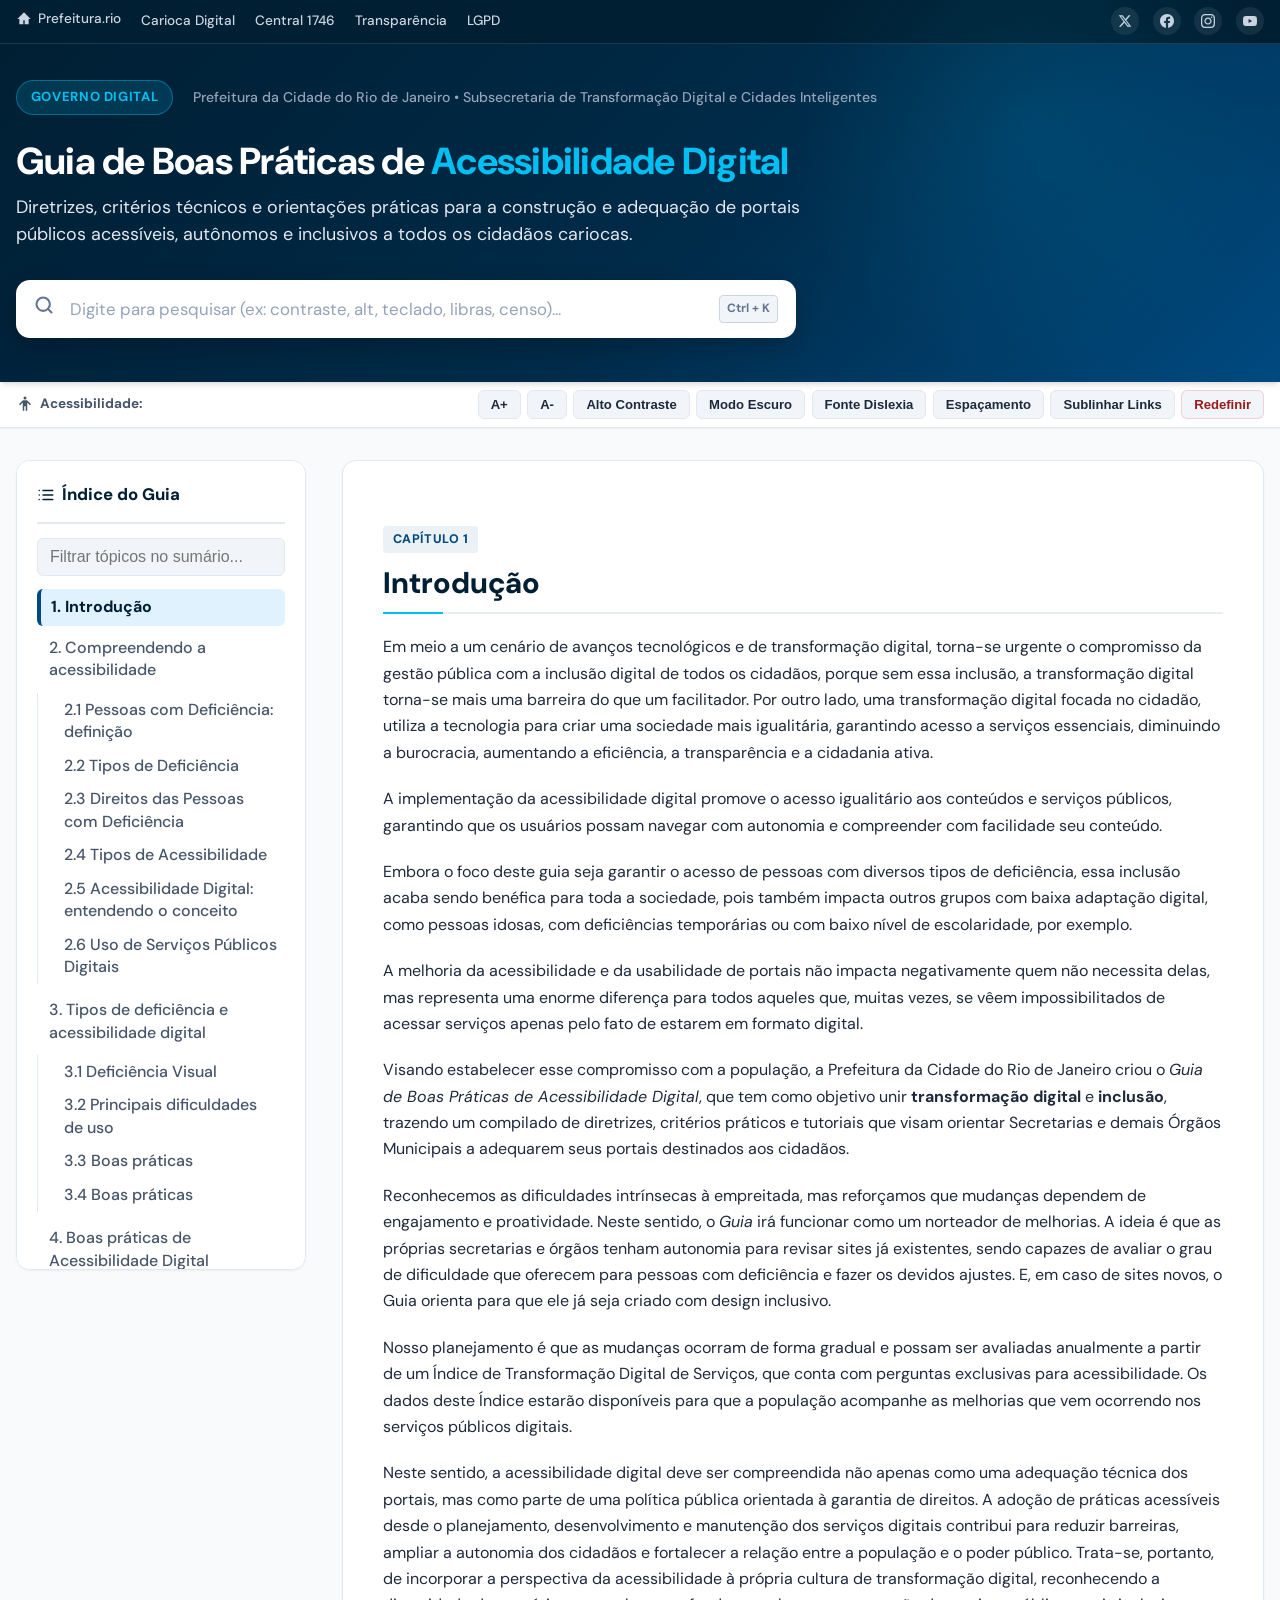
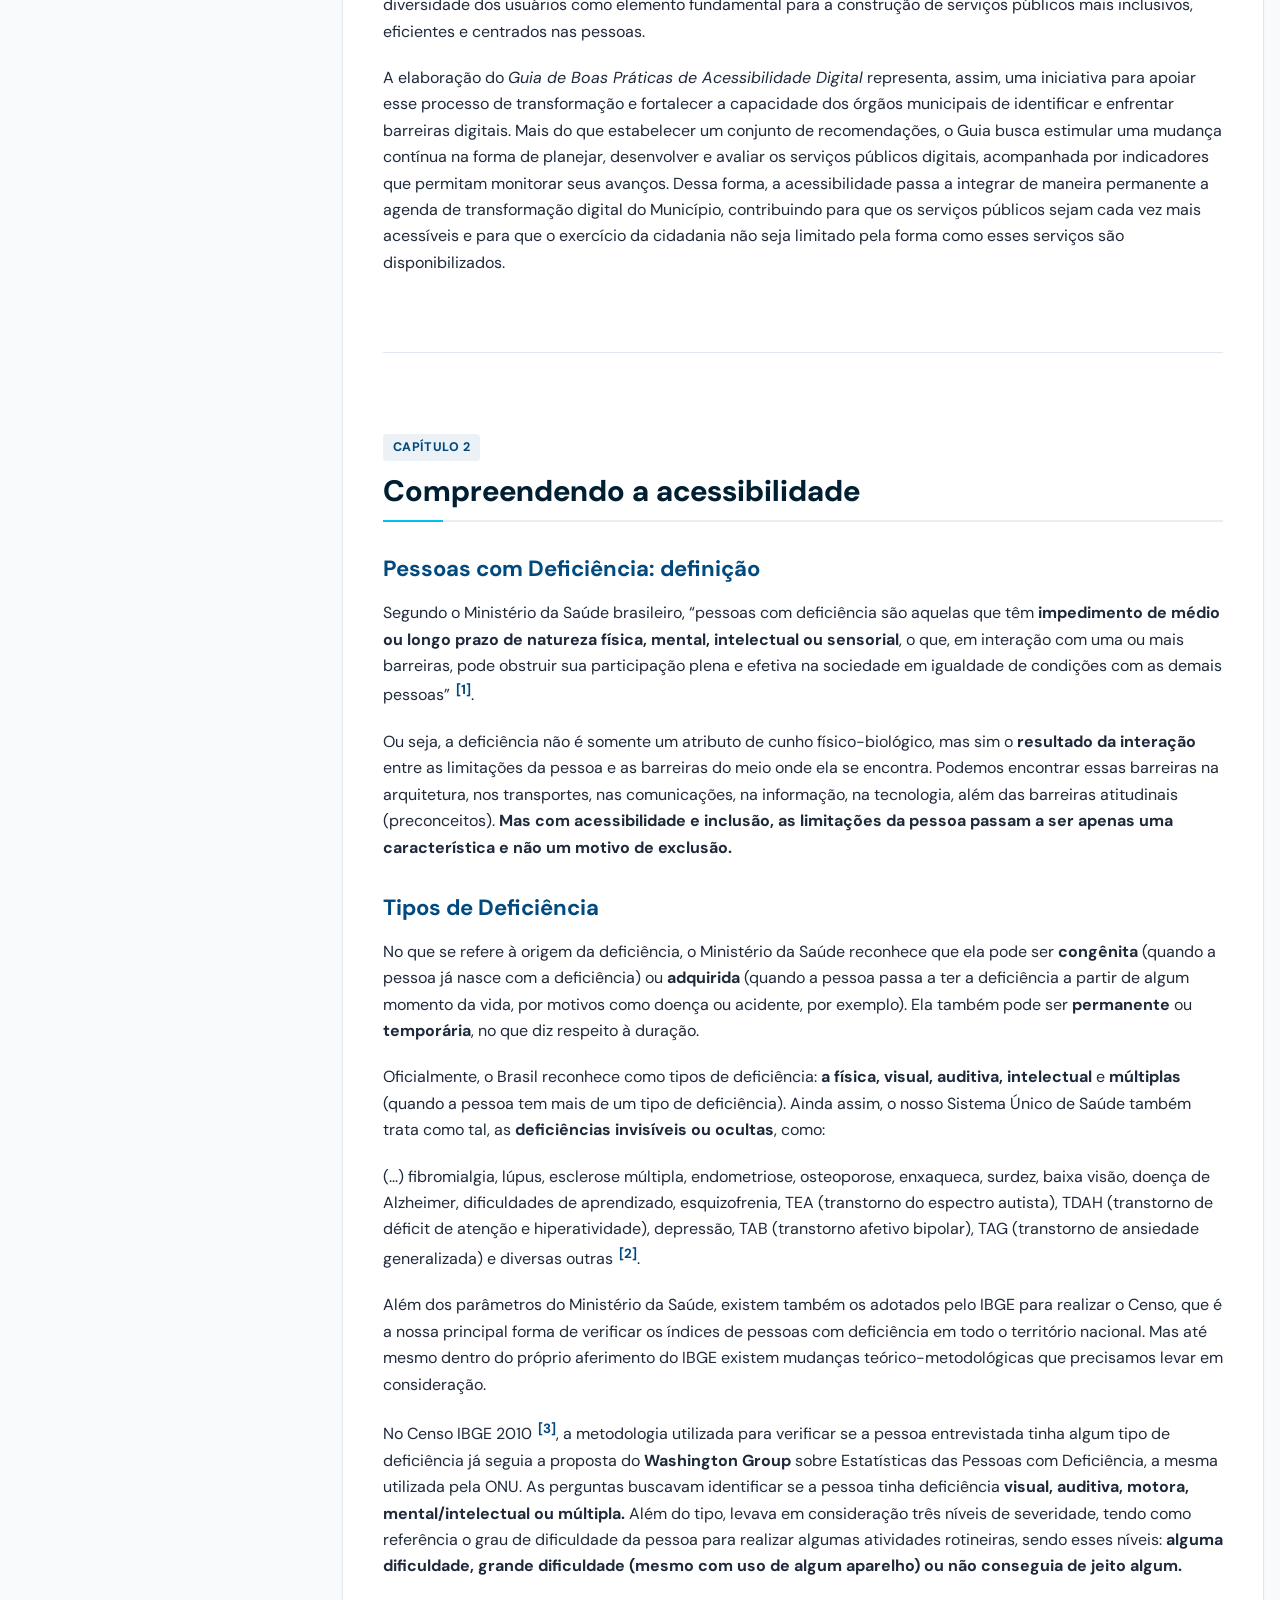
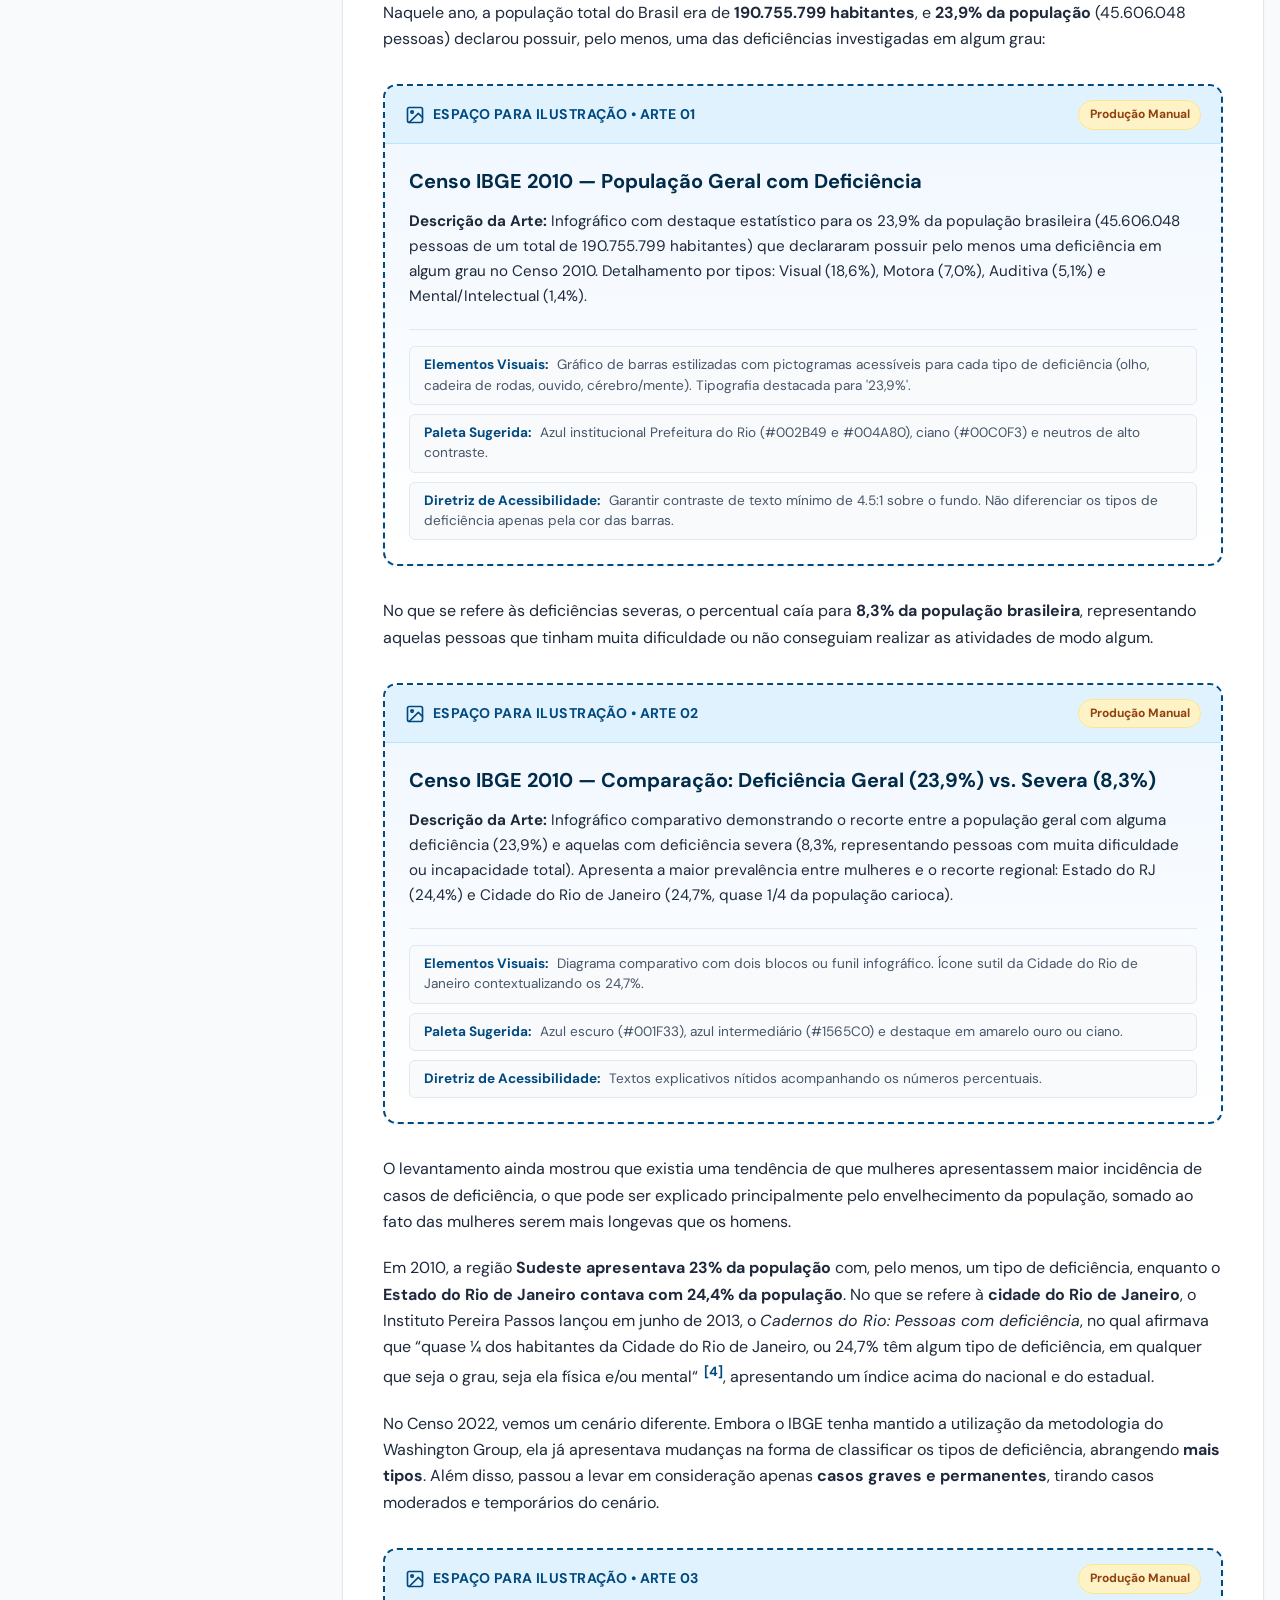
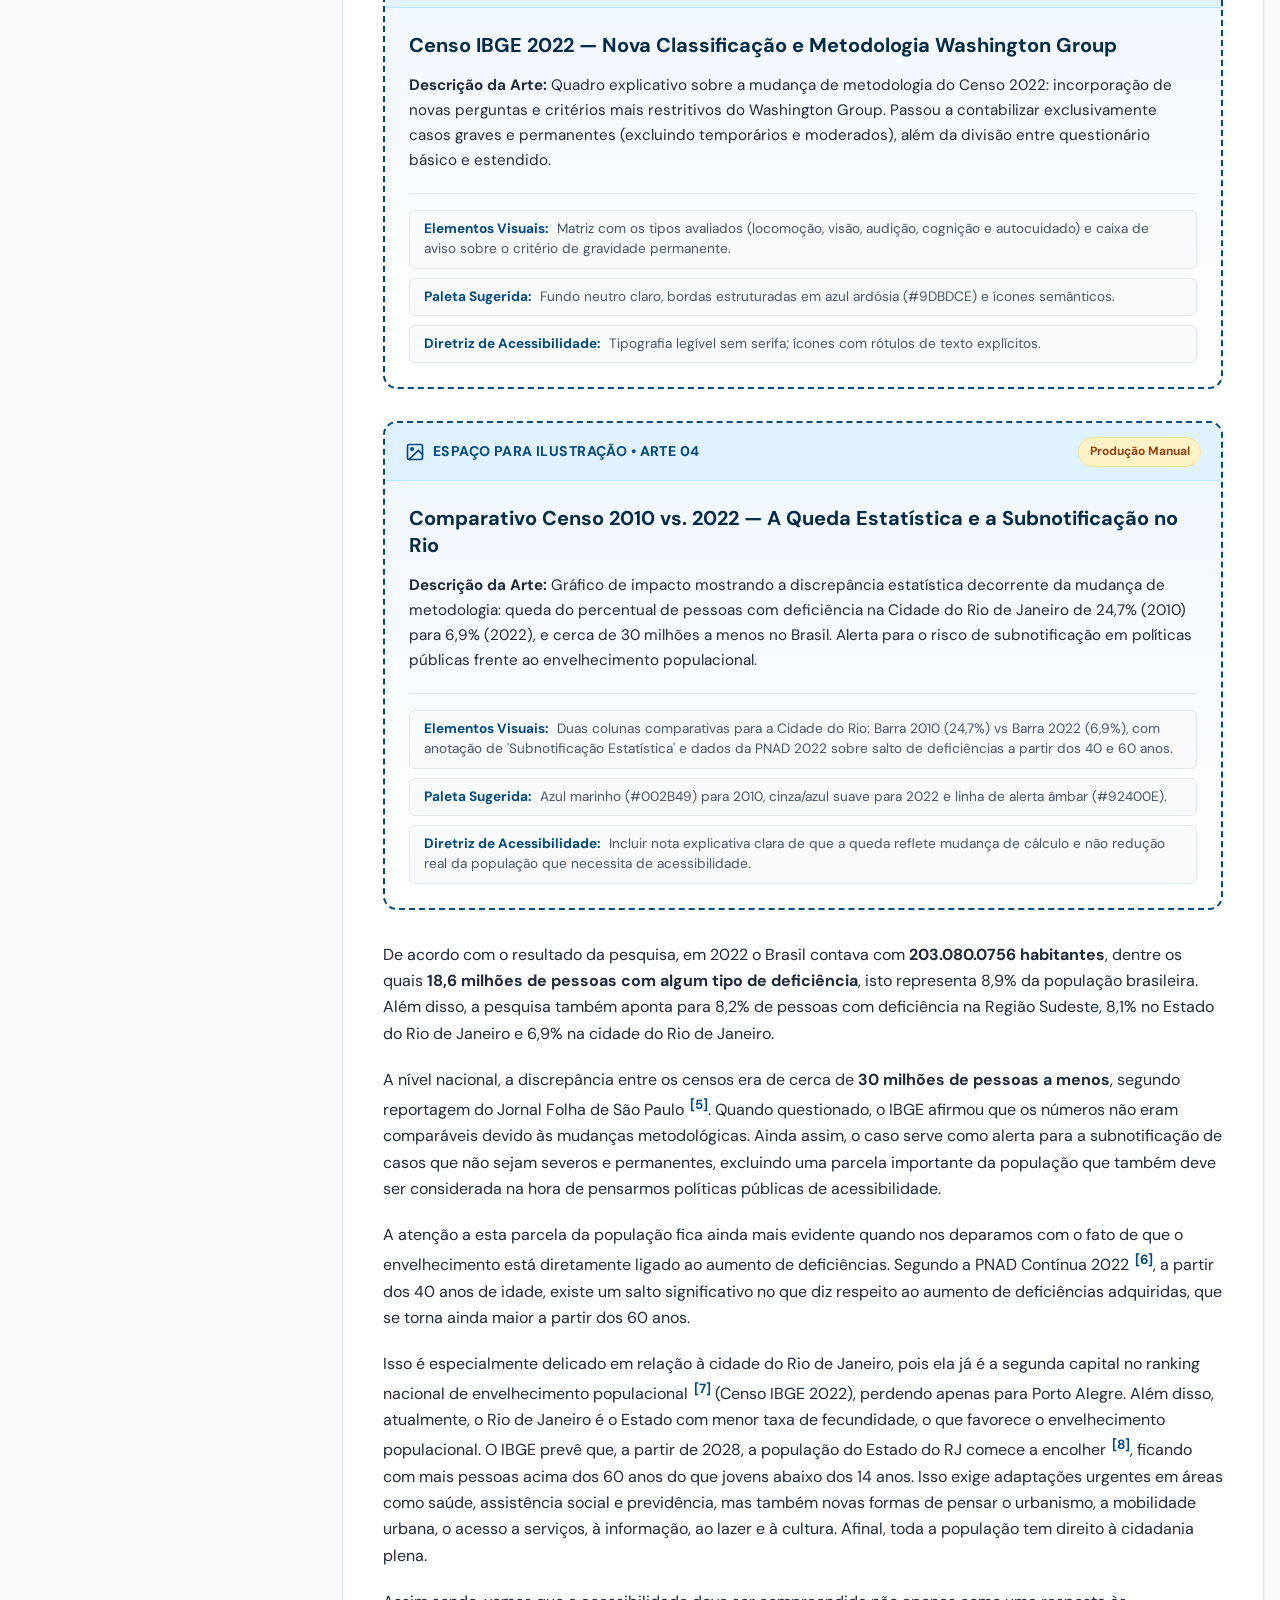
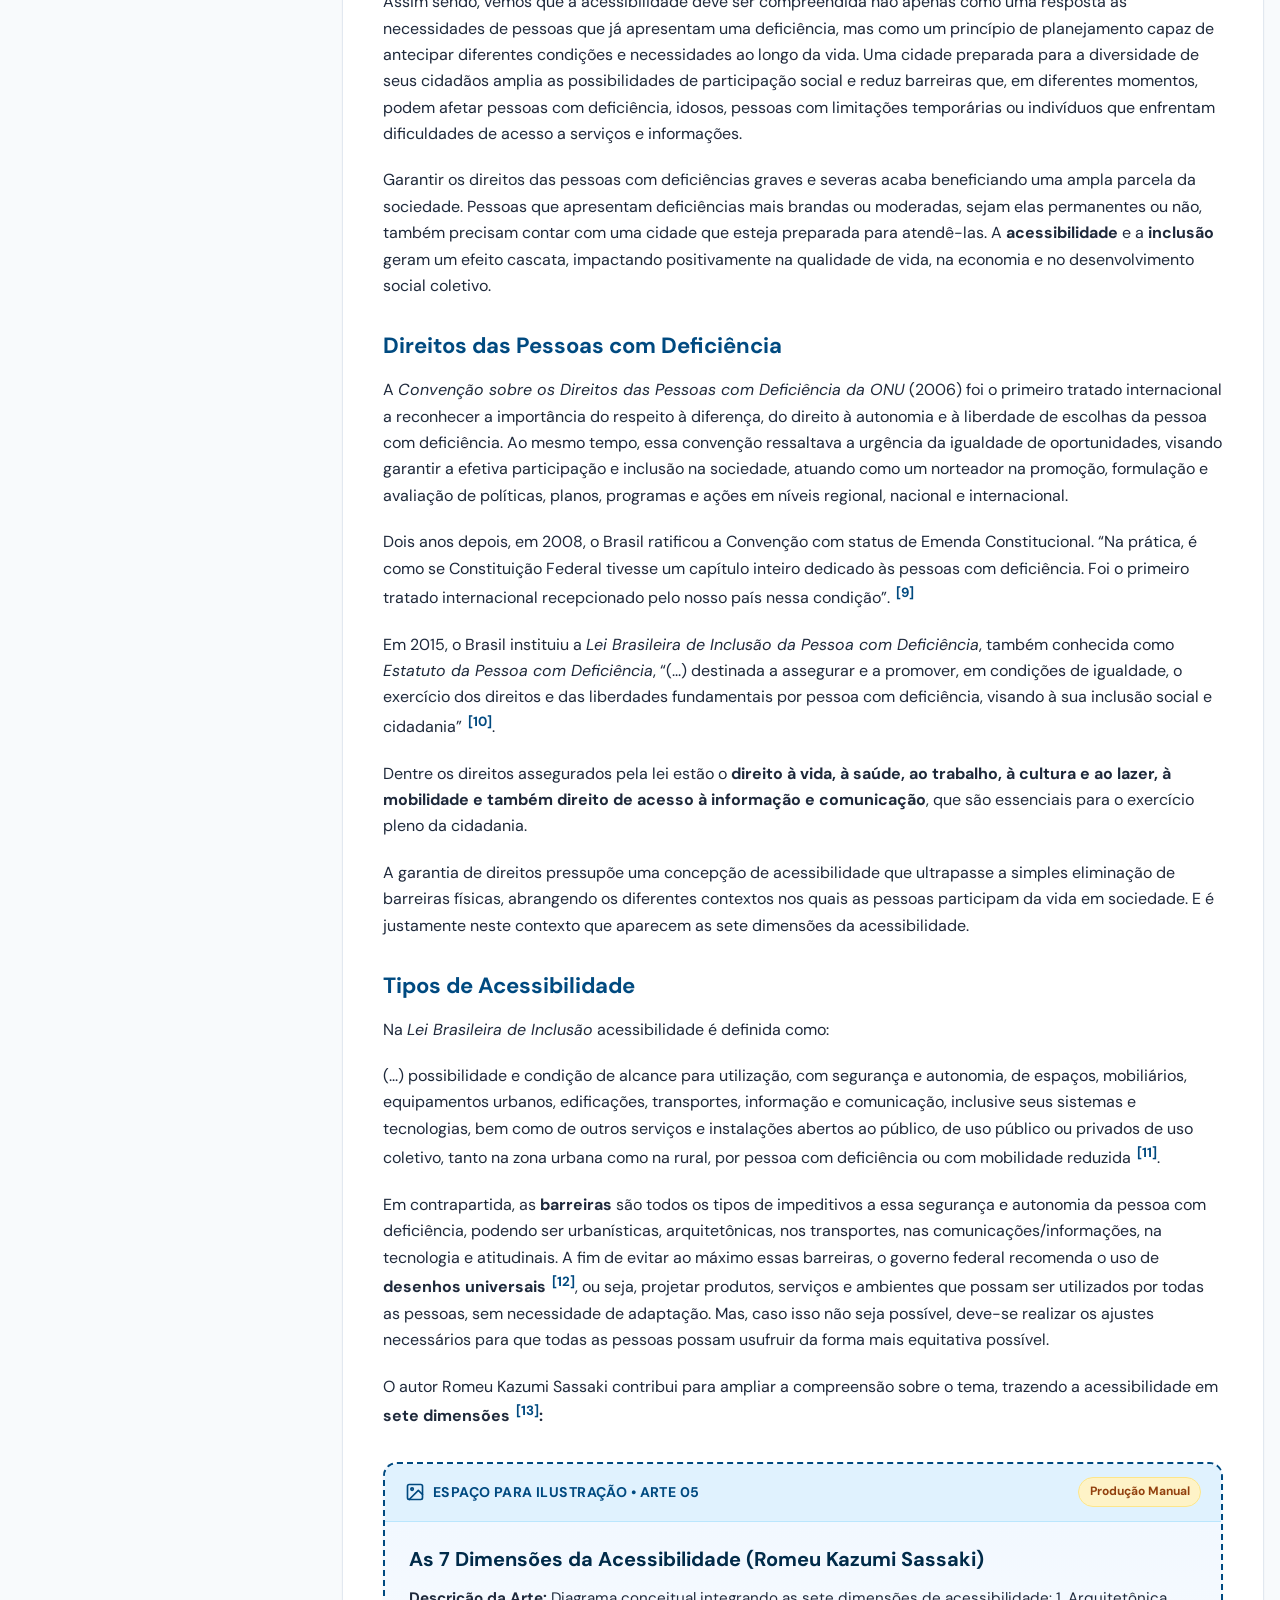
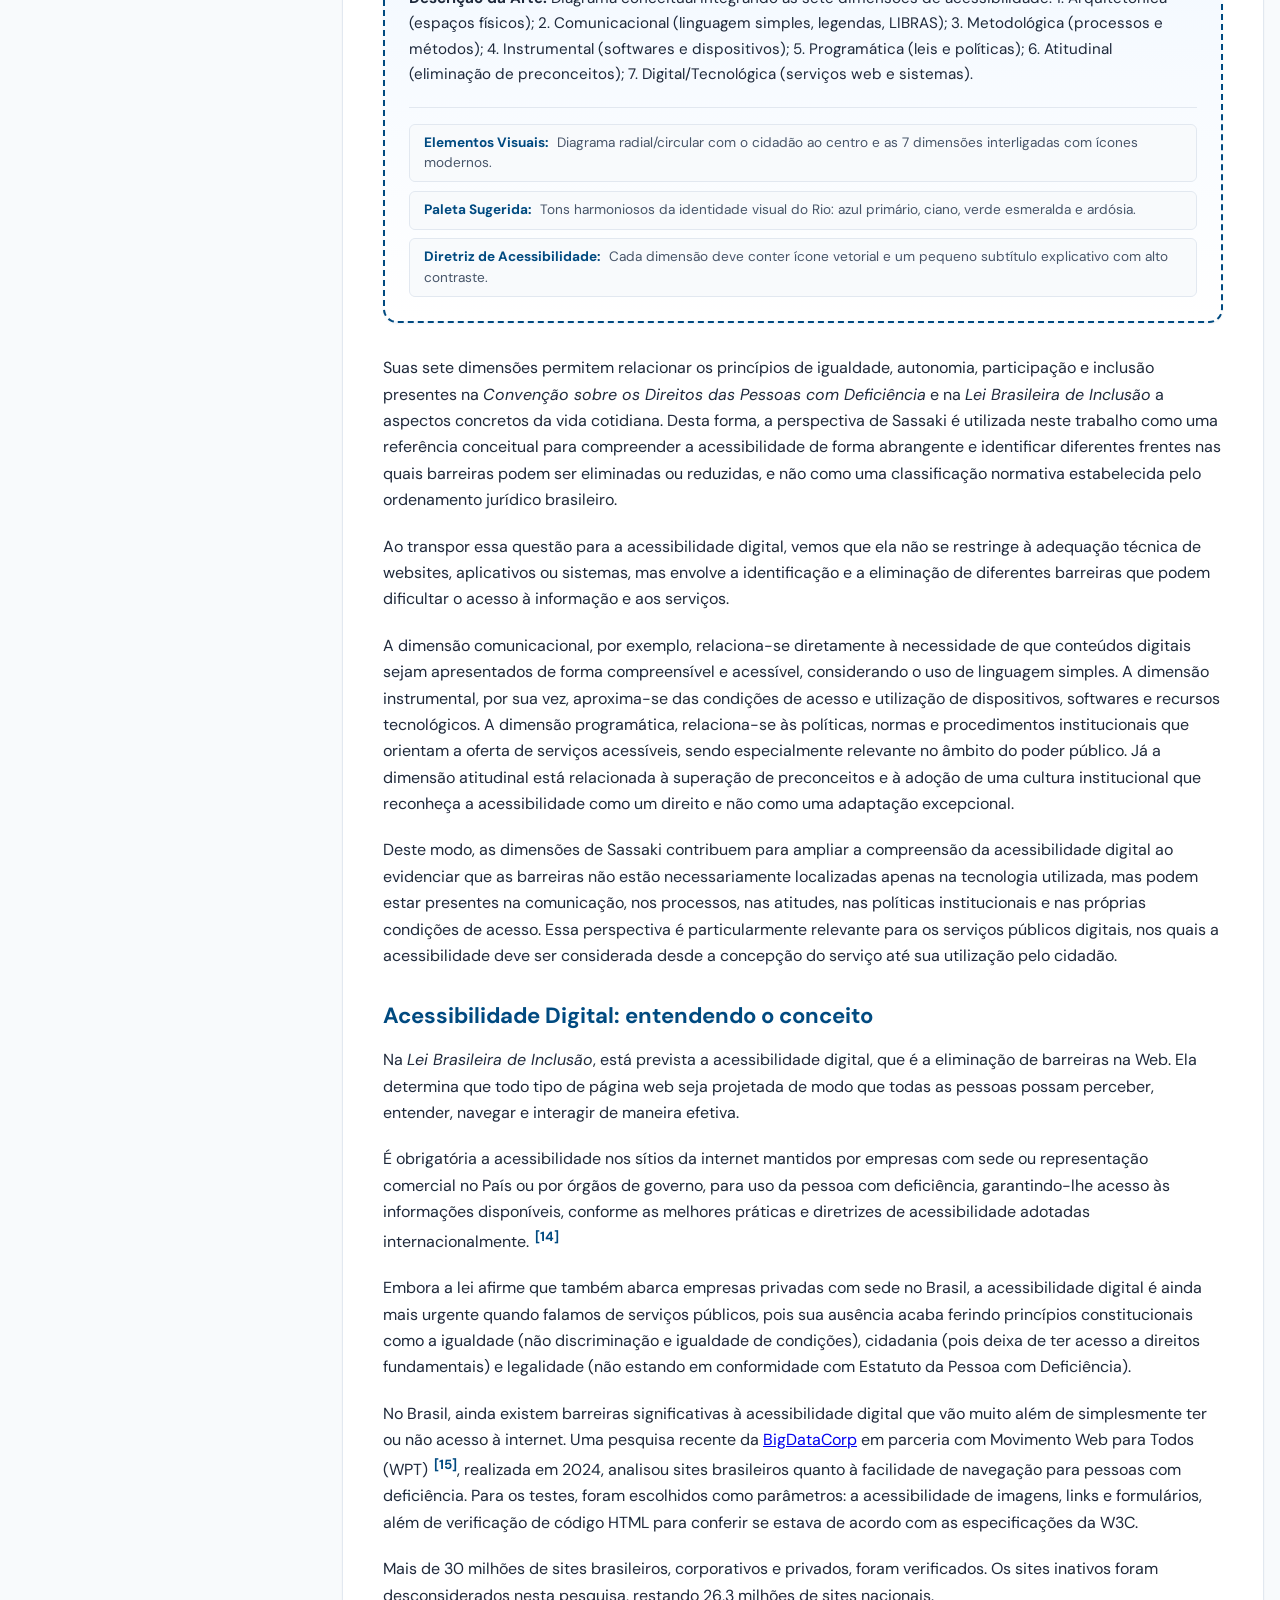
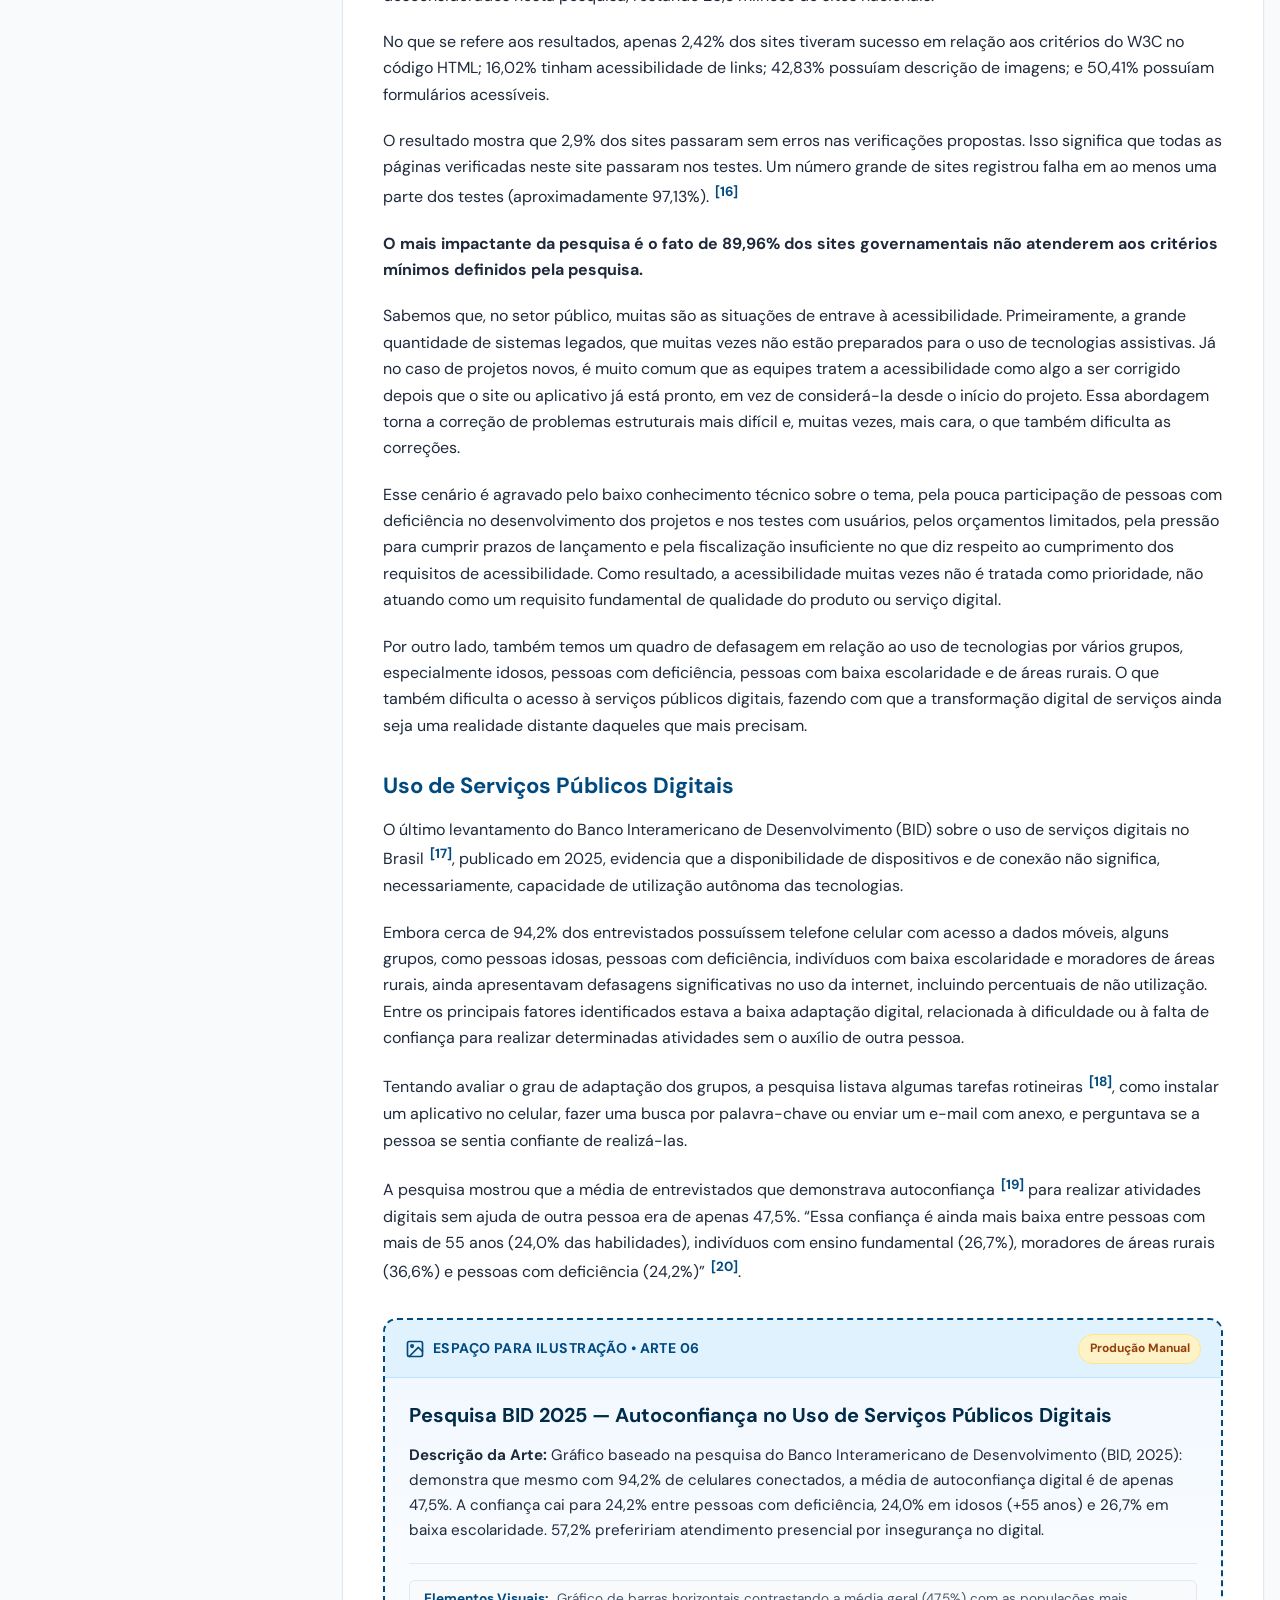
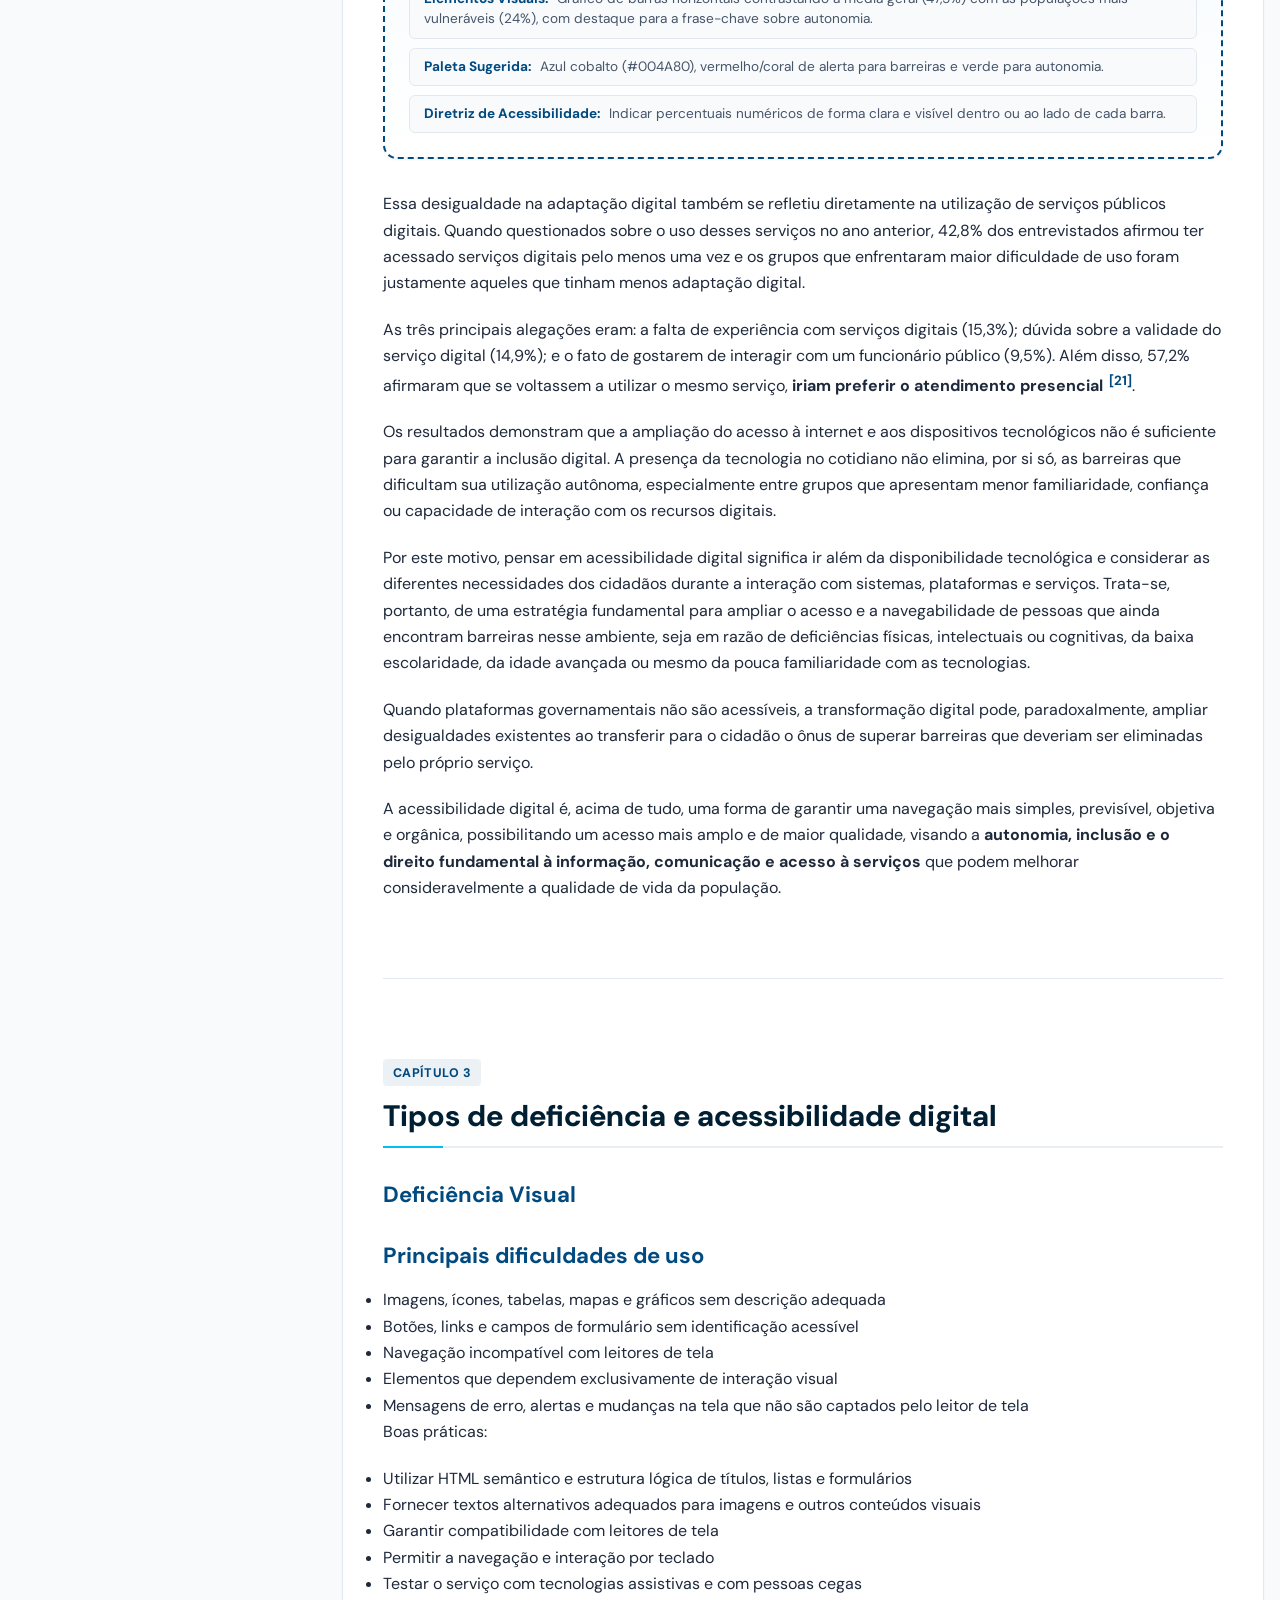
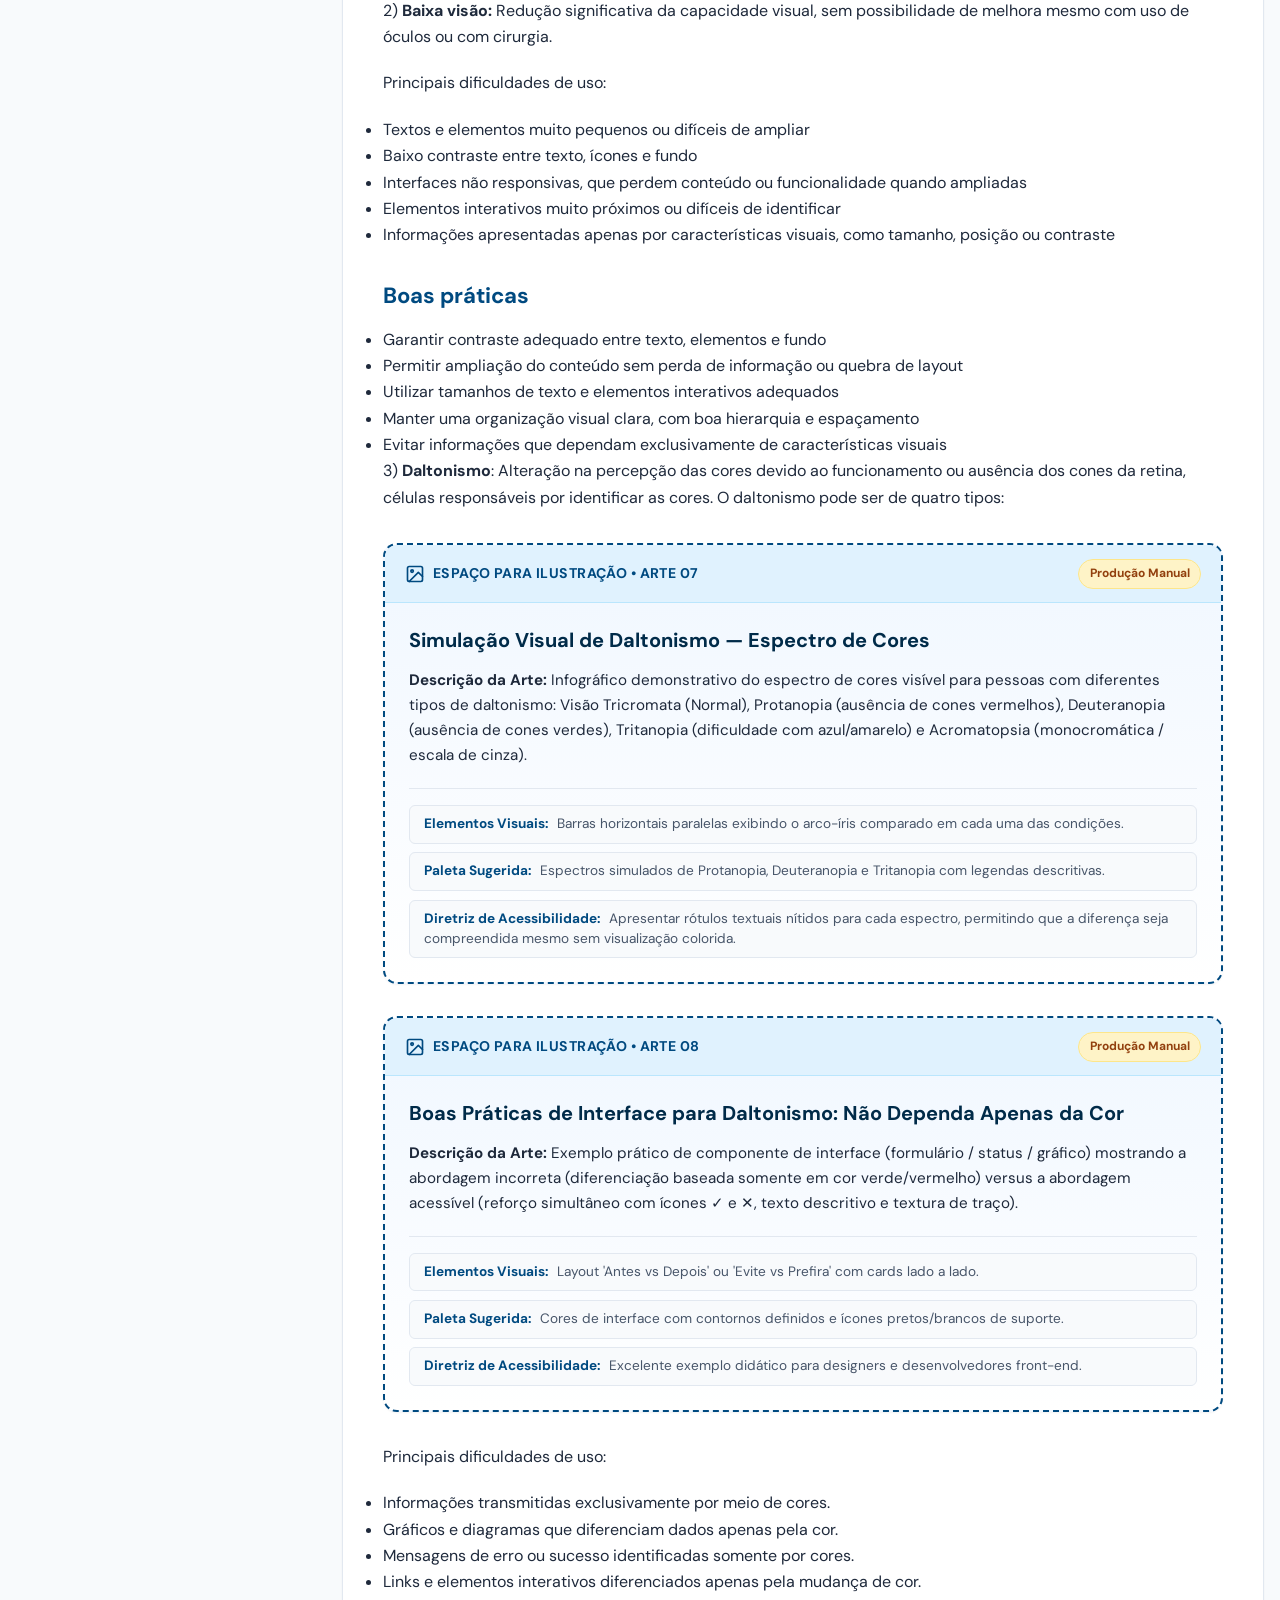
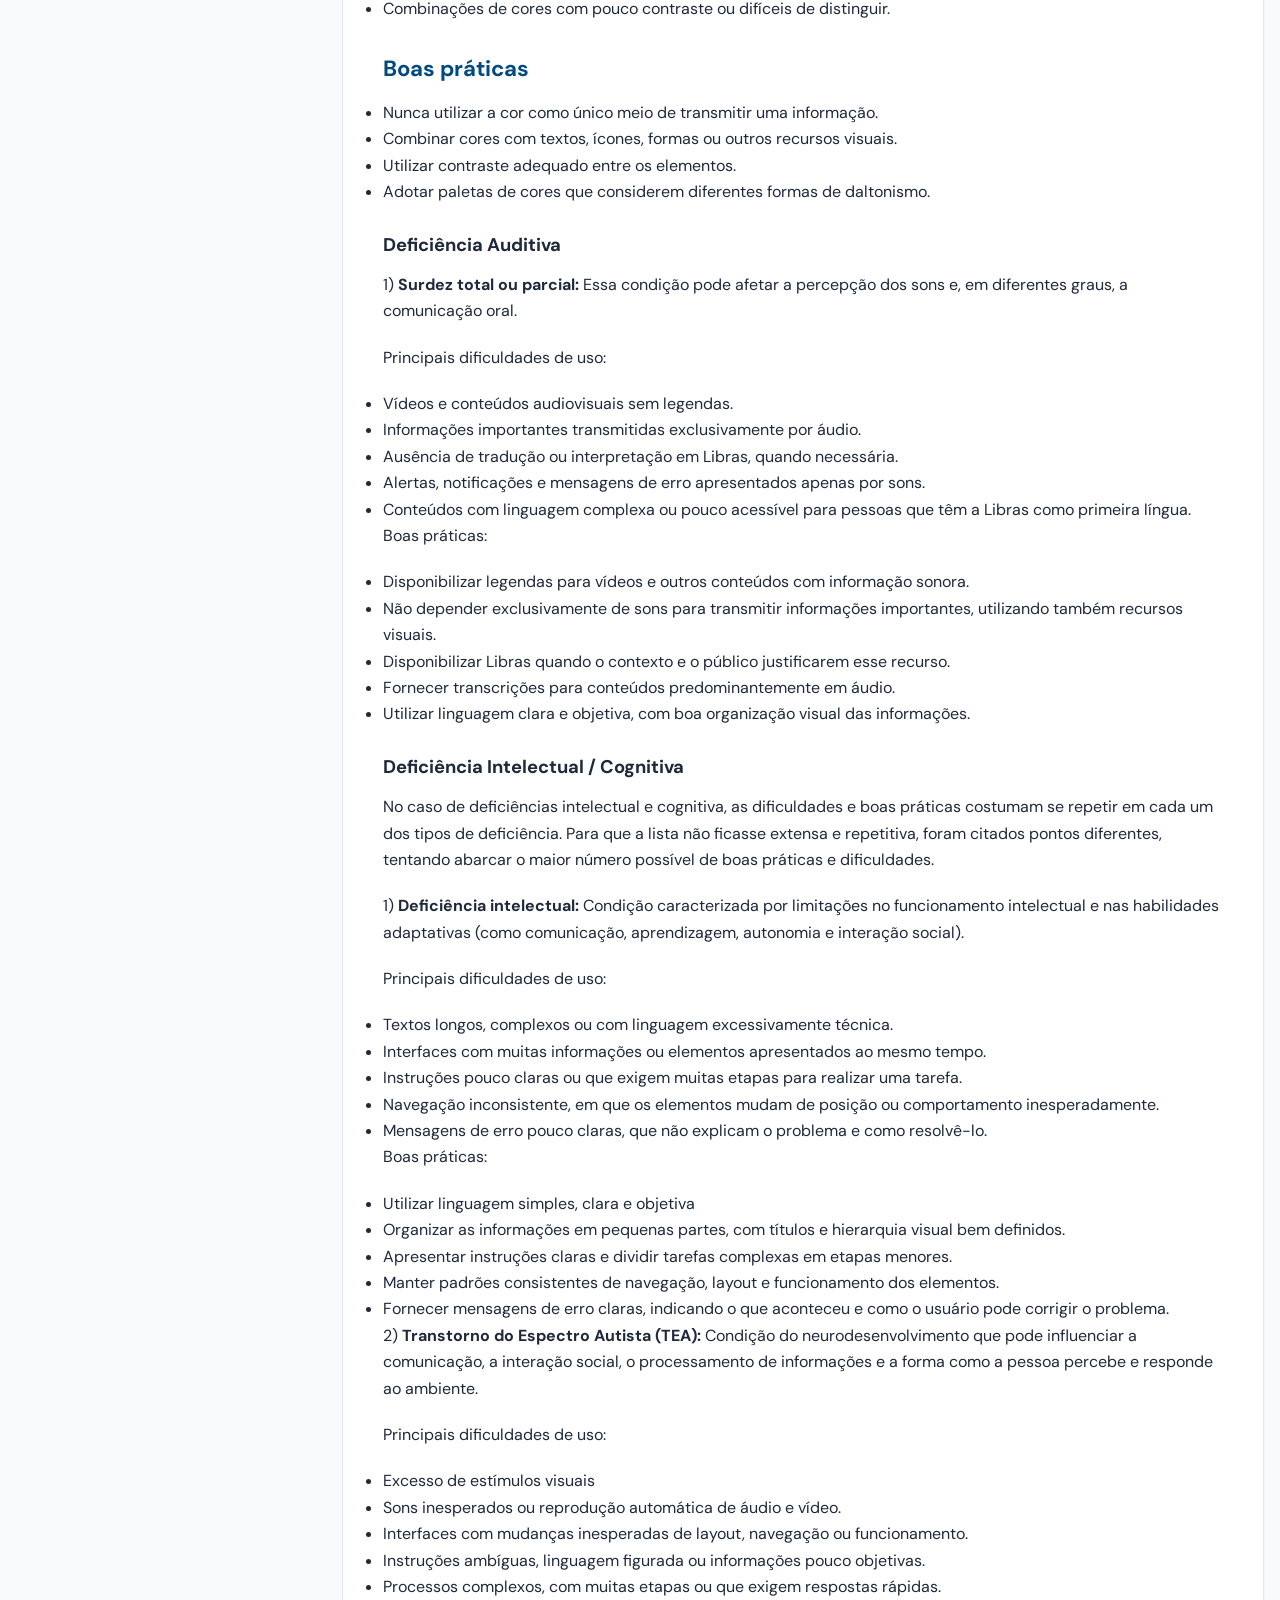
==== commit 04e83793: "feat(a11y): melhorar contraste do capitulo atual no mobile e implementar suporte a fonte OpenDyslexi" ====
--- a/guiasite/index.html
+++ b/guiasite/index.html
@@ -164,8 +164,8 @@
         <button type="button" class="a11y-btn" id="btn-dark-mode" title="Alternar modo escuro" aria-pressed="false">
           Modo Escuro
         </button>
-        <button type="button" class="a11y-btn" id="btn-dyslexia" title="Alternar fonte para dislexia" aria-pressed="false">
-          Fonte Legível
+        <button type="button" class="a11y-btn" id="btn-dyslexia" title="Alternar fonte para dislexia (OpenDyslexic)" aria-pressed="false">
+          Fonte Dislexia
         </button>
         <button type="button" class="a11y-btn" id="btn-spaced-text" title="Alternar espaçamento expandido de texto (WCAG)" aria-pressed="false">
           Espaçamento
--- a/guiasite/css/style.css
+++ b/guiasite/css/style.css
@@ -3,6 +3,43 @@
    Estilo visual alinhado ao Governo Digital da Cidade do Rio de Janeiro
    Conforme Diretrizes WCAG 2.2 (Níveis AA e AAA) e eMAG 3.1
    ========================================================================== */
+
+/* --- FONTES LOCAIS: OPENDYSLEXIC (ACESSIBILIDADE PARA DISLEXIA) --- */
+@font-face {
+  font-family: 'OpenDyslexic';
+  font-style: normal;
+  font-weight: 400;
+  font-display: swap;
+  src: url('../fonts/OpenDyslexic-Regular.woff') format('woff'),
+       url('https://cdn.jsdelivr.net/npm/open-dyslexic@1.0.3/woff/OpenDyslexic-Regular.woff') format('woff');
+}
+
+@font-face {
+  font-family: 'OpenDyslexic';
+  font-style: normal;
+  font-weight: 700;
+  font-display: swap;
+  src: url('../fonts/OpenDyslexic-Bold.woff') format('woff'),
+       url('https://cdn.jsdelivr.net/npm/open-dyslexic@1.0.3/woff/OpenDyslexic-Bold.woff') format('woff');
+}
+
+@font-face {
+  font-family: 'OpenDyslexic';
+  font-style: italic;
+  font-weight: 400;
+  font-display: swap;
+  src: url('../fonts/OpenDyslexic-Italic.woff') format('woff'),
+       url('https://cdn.jsdelivr.net/npm/open-dyslexic@1.0.3/woff/OpenDyslexic-Italic.woff') format('woff');
+}
+
+@font-face {
+  font-family: 'OpenDyslexic';
+  font-style: italic;
+  font-weight: 700;
+  font-display: swap;
+  src: url('../fonts/OpenDyslexic-BoldItalic.woff') format('woff'),
+       url('https://cdn.jsdelivr.net/npm/open-dyslexic@1.0.3/woff/OpenDyslexic-BoldItalic.woff') format('woff');
+}
 
 /* --- VARIÁVEIS CSS E DESIGN TOKENS --- */
 :root {
@@ -480,9 +517,10 @@
 }
 
 body.dark-mode .toc-link.is-active {
-  background-color: rgba(56, 189, 248, 0.15) !important;
-  color: #38BDF8 !important;
-  border-left: 3px solid #38BDF8 !important;
+  background-color: rgba(56, 189, 248, 0.22) !important;
+  color: #F0F9FF !important;
+  font-weight: 700 !important;
+  border-left: 4px solid #38BDF8 !important;
 }
 
 body.dark-mode .section-badge {
@@ -589,11 +627,42 @@
   background-color: #0F172A !important;
 }
 
-/* --- TEMA: FONTE PARA DISLEXIA --- */
+/* --- TEMA: FONTE PARA DISLEXIA (OPENDYSLEXIC, DYSLEXIE, LEXIA READABLE) --- */
 body.dyslexia-font {
-  font-family: "OpenDyslexic", "Comic Sans MS", "Arial Rounded MT Bold", sans-serif !important;
+  --font-family-sans: "OpenDyslexic", "Dyslexie", "Lexia Readable", "Comic Sans MS", sans-serif;
+  font-family: "OpenDyslexic", "Dyslexie", "Lexia Readable", "Comic Sans MS", sans-serif !important;
   line-height: 1.85 !important;
-  letter-spacing: 0.05em !important;
+  letter-spacing: 0.04em !important;
+}
+
+body.dyslexia-font button,
+body.dyslexia-font input,
+body.dyslexia-font select,
+body.dyslexia-font textarea,
+body.dyslexia-font h1,
+body.dyslexia-font h2,
+body.dyslexia-font h3,
+body.dyslexia-font h4,
+body.dyslexia-font h5,
+body.dyslexia-font h6,
+body.dyslexia-font p,
+body.dyslexia-font a,
+body.dyslexia-font span:not(.hljs *),
+body.dyslexia-font li,
+body.dyslexia-font blockquote,
+body.dyslexia-font th,
+body.dyslexia-font td,
+body.dyslexia-font label,
+body.dyslexia-font caption,
+body.dyslexia-font figcaption,
+body.dyslexia-font strong,
+body.dyslexia-font b,
+body.dyslexia-font em,
+body.dyslexia-font i {
+  font-family: "OpenDyslexic", "Dyslexie", "Lexia Readable", "Comic Sans MS", sans-serif !important;
+  letter-spacing: 0.04em !important;
+  word-spacing: 0.06em !important;
+  line-height: 1.85 !important;
 }
 
 /* --- TEMA: ESPAÇAMENTO EXPANDIDO (WCAG 2.2 Critério 1.4.12) --- */
@@ -1220,10 +1289,10 @@
 }
 
 .toc-link.is-active {
-  background-color: rgba(0, 74, 128, 0.08);
-  color: var(--rio-blue-primary);
+  background-color: #E0F2FE;
+  color: var(--rio-blue-darkest);
   font-weight: 700;
-  border-left: 3px solid var(--rio-blue-primary);
+  border-left: 4px solid var(--rio-blue-primary);
 }
 
 .toc-sublist {
@@ -1877,13 +1946,14 @@
   }
 
   .mobile-toc-badge {
-    font-size: 0.78rem;
-    font-weight: 600;
-    color: var(--rio-cyan-vivid);
-    background-color: rgba(56, 189, 248, 0.15);
-    padding: 0.2rem 0.55rem;
+    font-size: 0.82rem;
+    font-weight: 700;
+    color: var(--rio-blue-darkest);
+    background-color: #E0F2FE;
+    border: 1px solid #BAE6FD;
+    padding: 0.25rem 0.65rem;
     border-radius: var(--radius-full);
-    max-width: 170px;
+    max-width: 180px;
     overflow: hidden;
     text-overflow: ellipsis;
     white-space: nowrap;
@@ -2233,8 +2303,8 @@
     font-size: 0.85rem;
   }
   .mobile-toc-badge {
-    max-width: 120px;
-    font-size: 0.72rem;
+    max-width: 140px;
+    font-size: 0.78rem;
   }
   .header-title-wrap h1 {
     font-size: clamp(1.4rem, 6.5vw, 1.75rem);
@@ -2267,8 +2337,10 @@
   background-color: rgba(56, 189, 248, 0.15) !important;
 }
 body.dark-mode .mobile-toc-badge {
-  background-color: rgba(56, 189, 248, 0.18) !important;
-  color: #38BDF8 !important;
+  background-color: rgba(3, 105, 161, 0.4) !important;
+  color: #F8FAFC !important;
+  font-weight: 700 !important;
+  border: 1px solid rgba(56, 189, 248, 0.5) !important;
 }
 body.dark-mode .toc-close-btn {
   border-color: #2A3C56 !important;
@@ -2290,8 +2362,9 @@
 }
 body.high-contrast .mobile-toc-badge {
   background-color: #000000 !important;
-  color: #00FFFF !important;
-  border: 1px solid #00FFFF !important;
+  color: #FFFF00 !important;
+  border: 1px solid #FFFF00 !important;
+  font-weight: 700 !important;
 }
 body.high-contrast .toc-close-btn {
   background-color: #000000 !important;
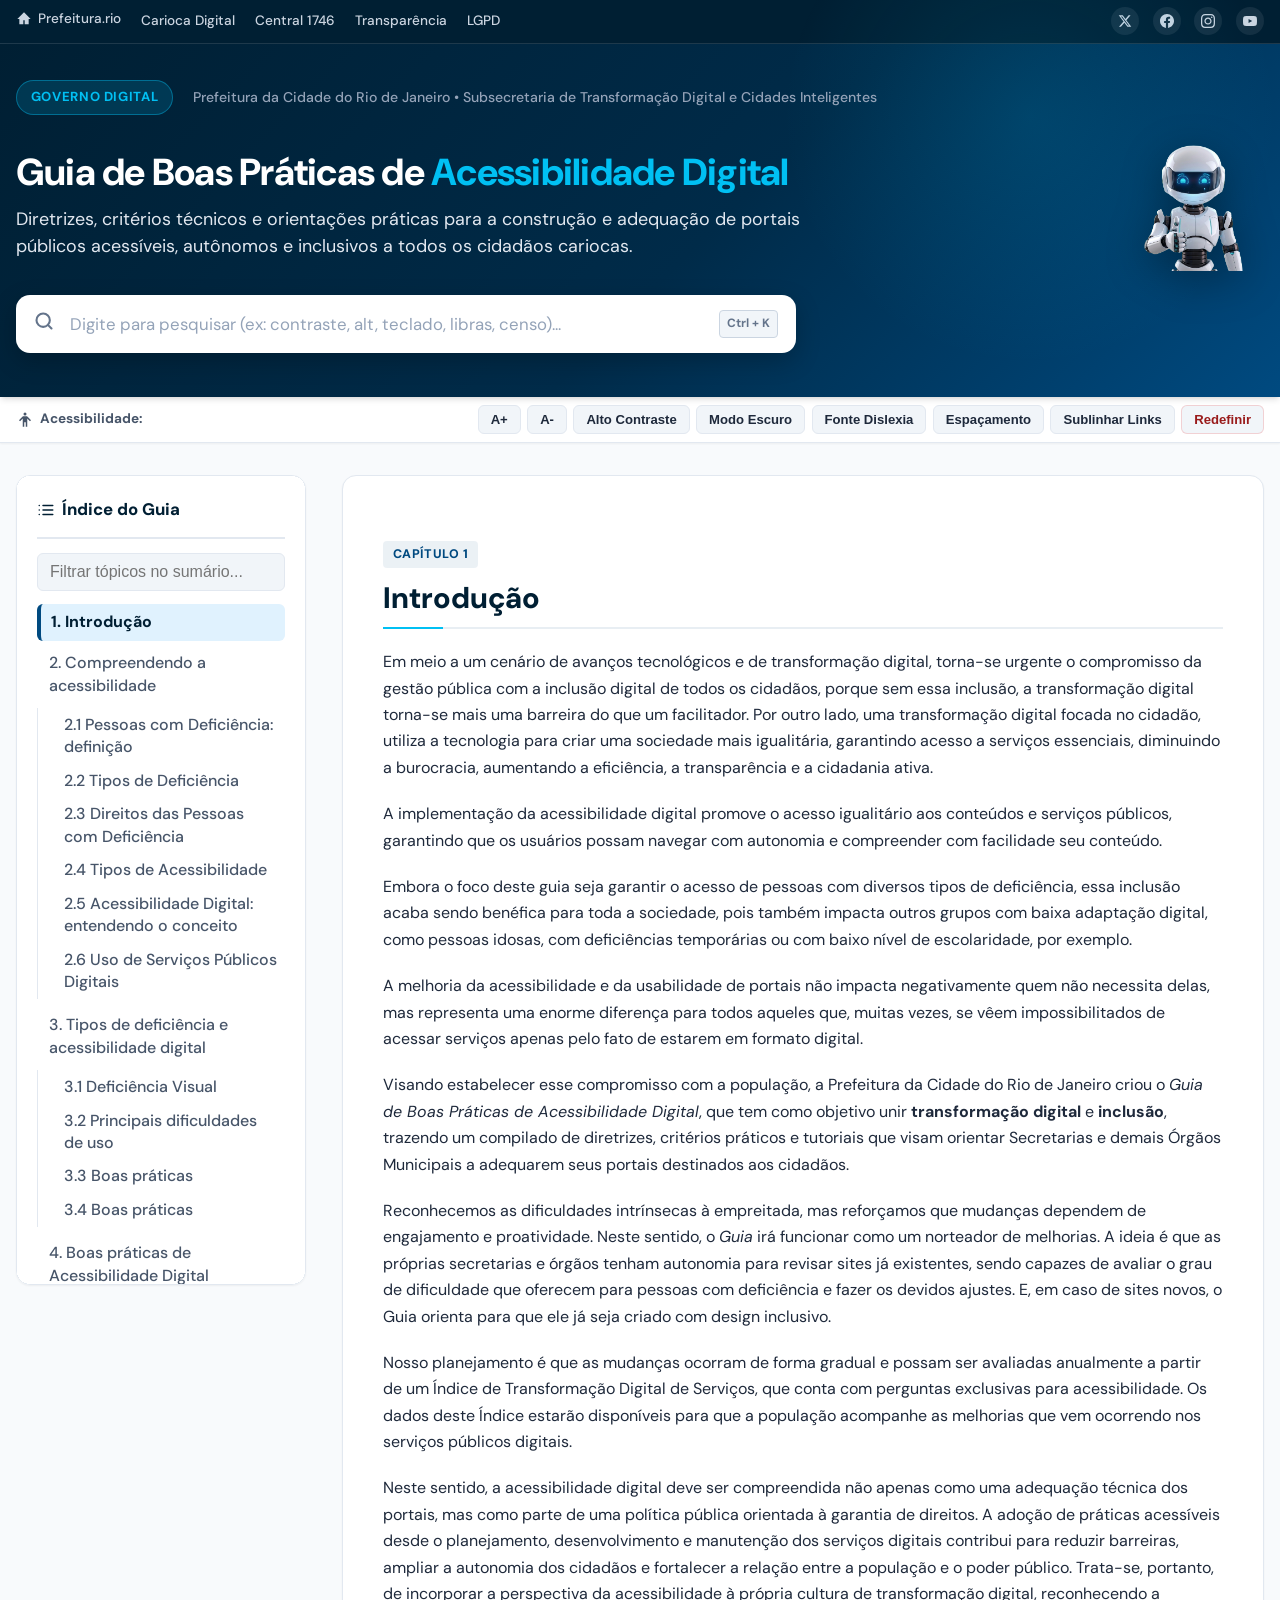
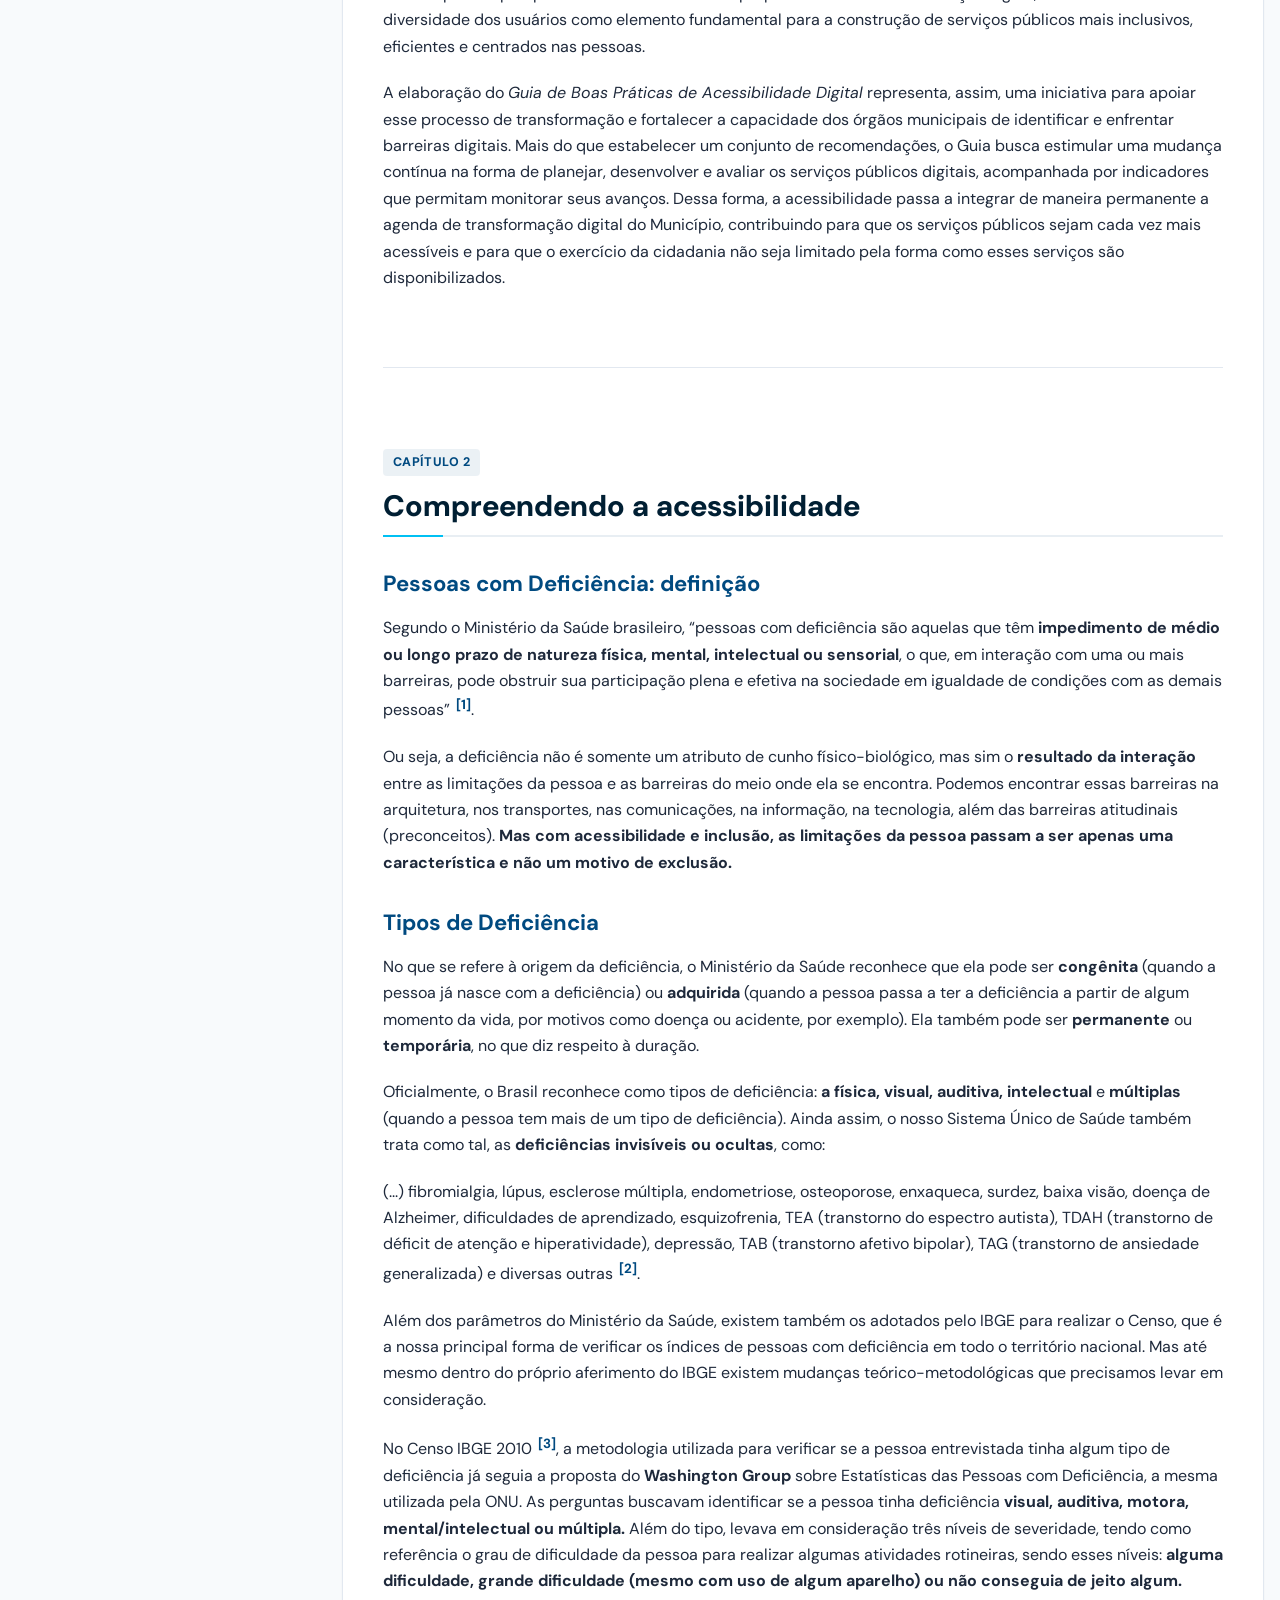
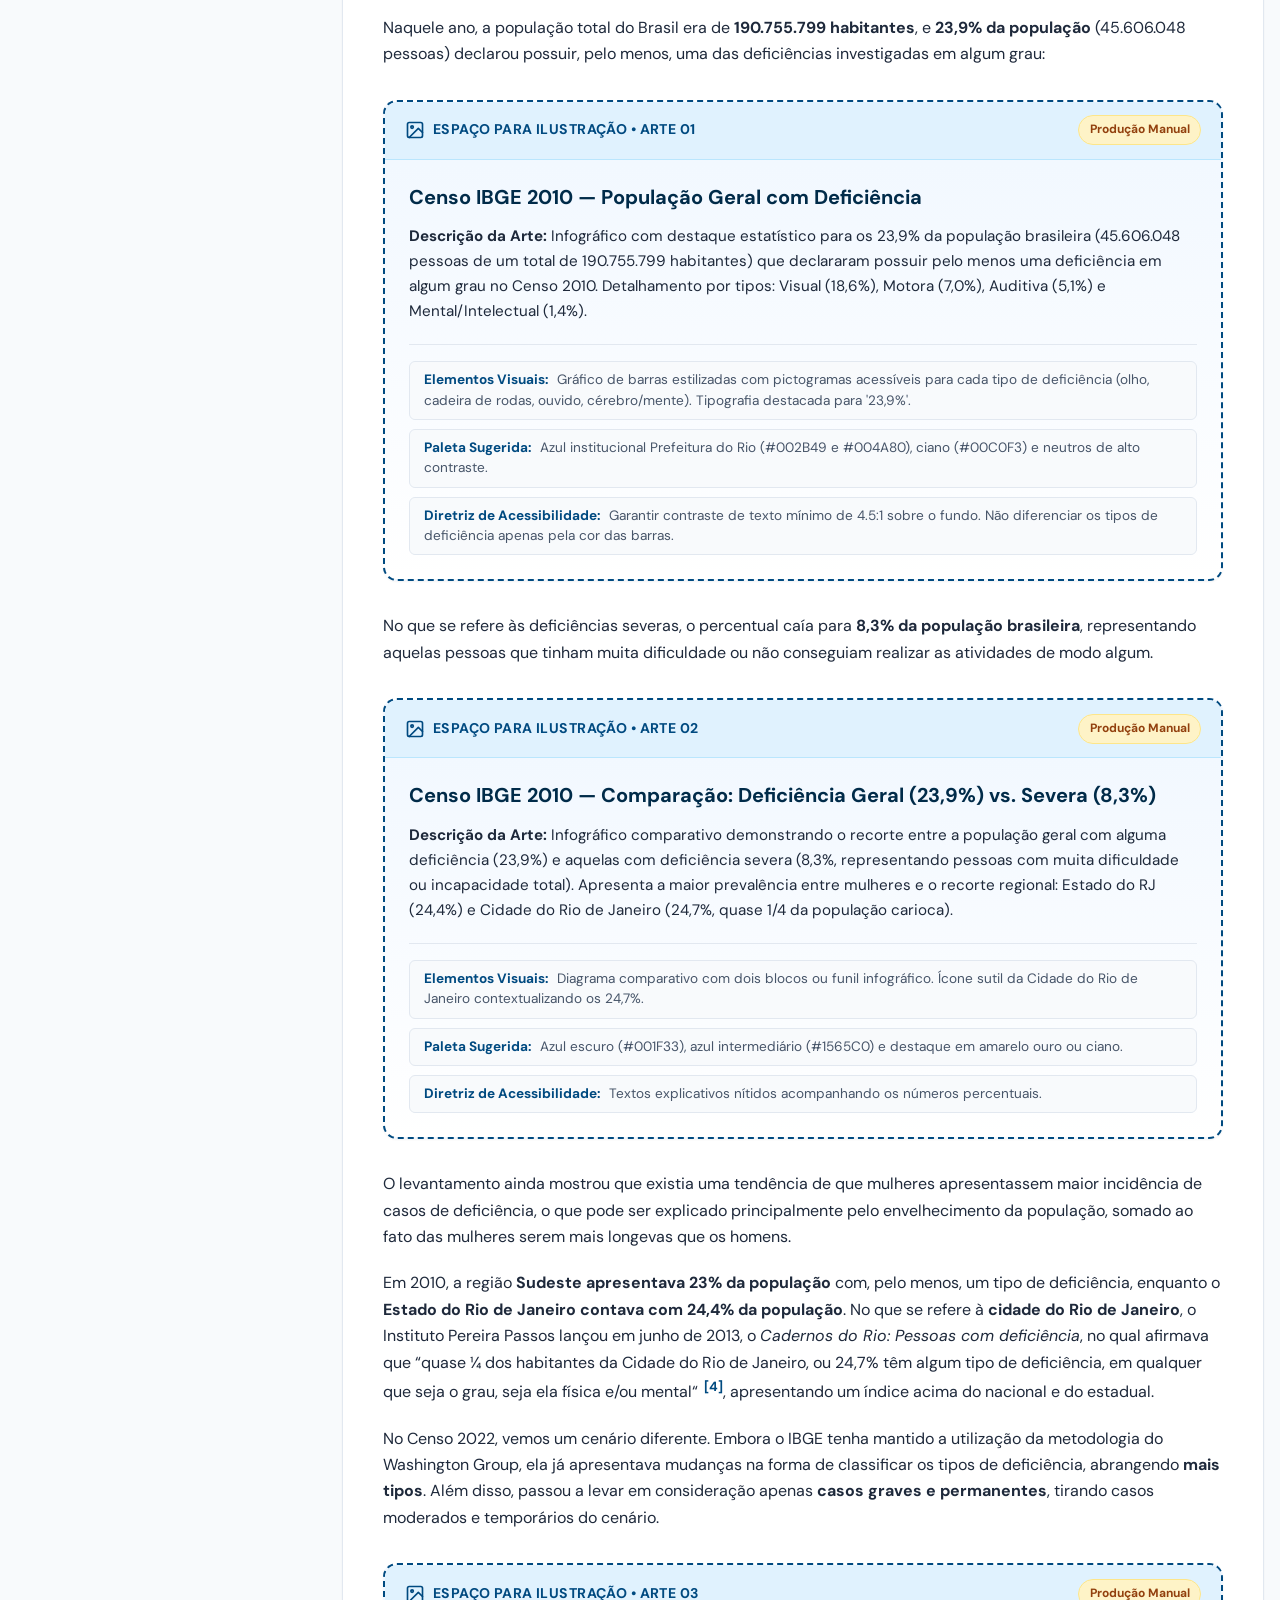
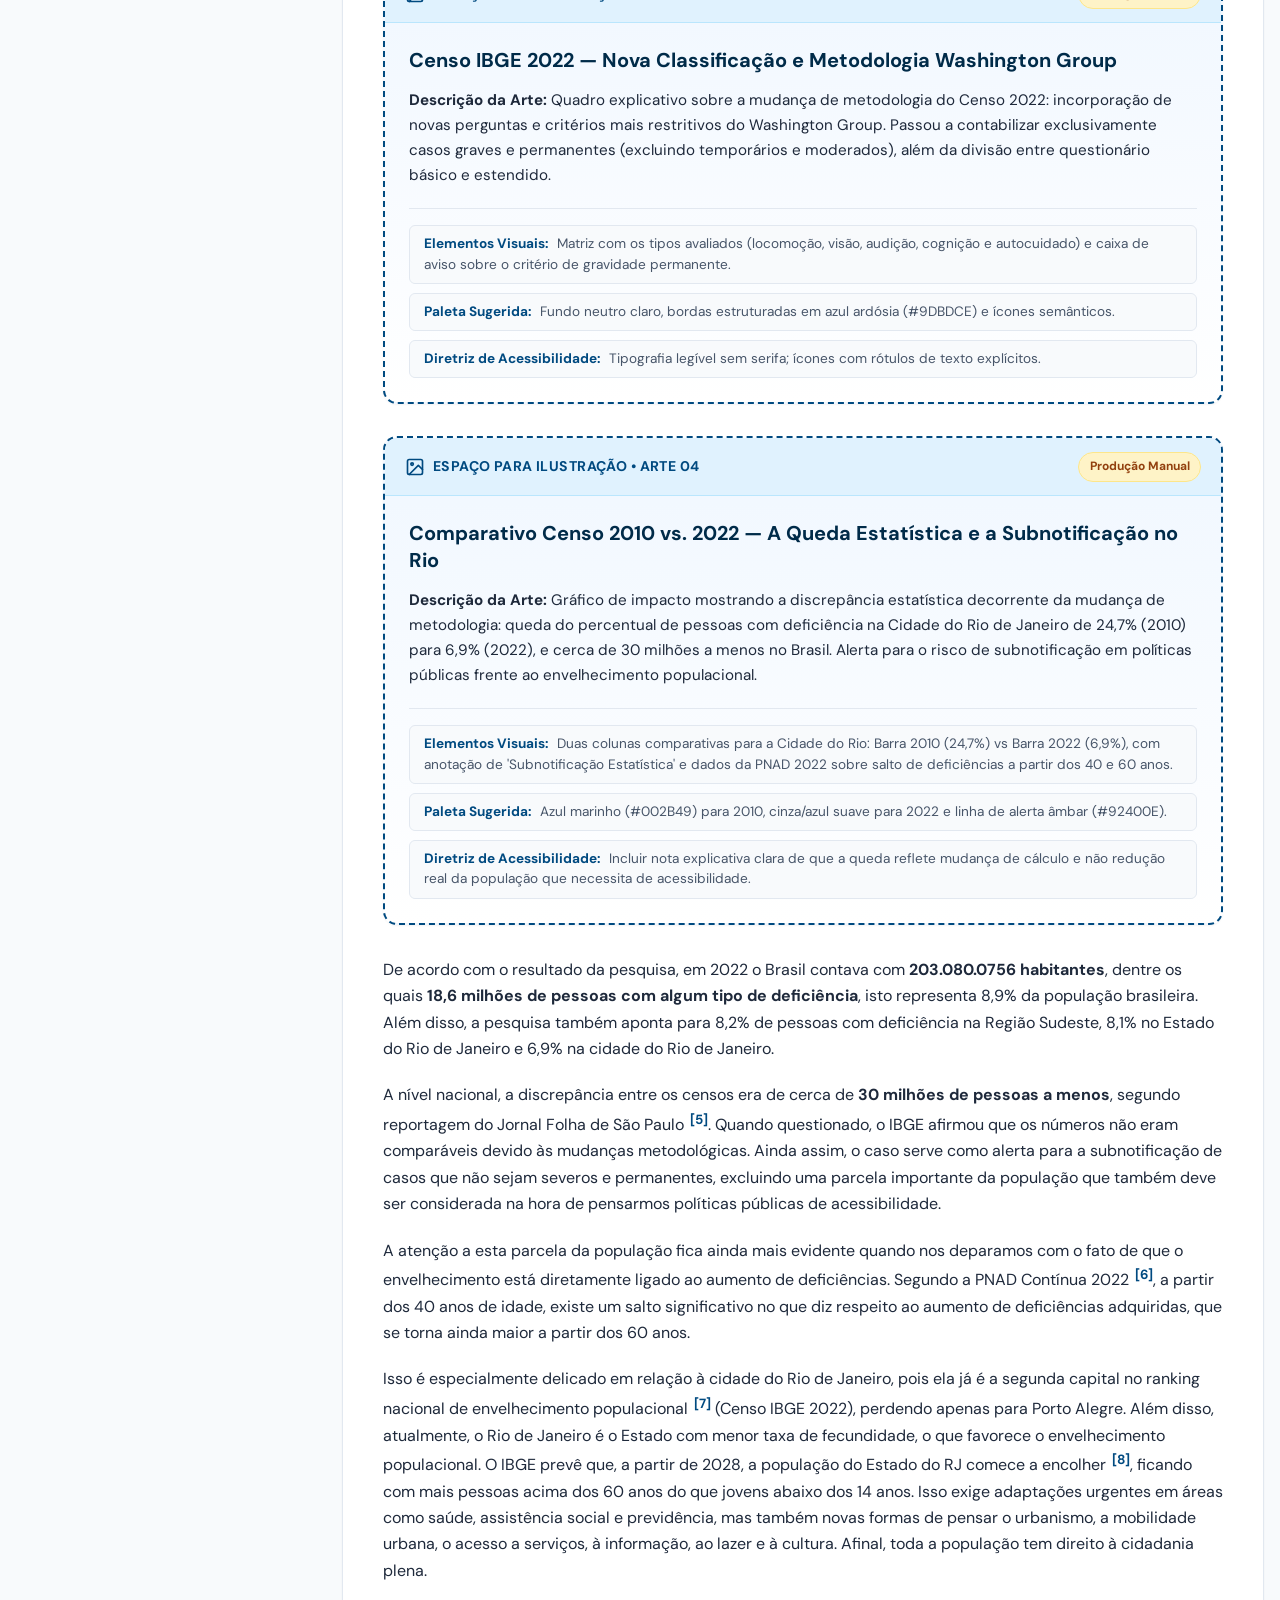
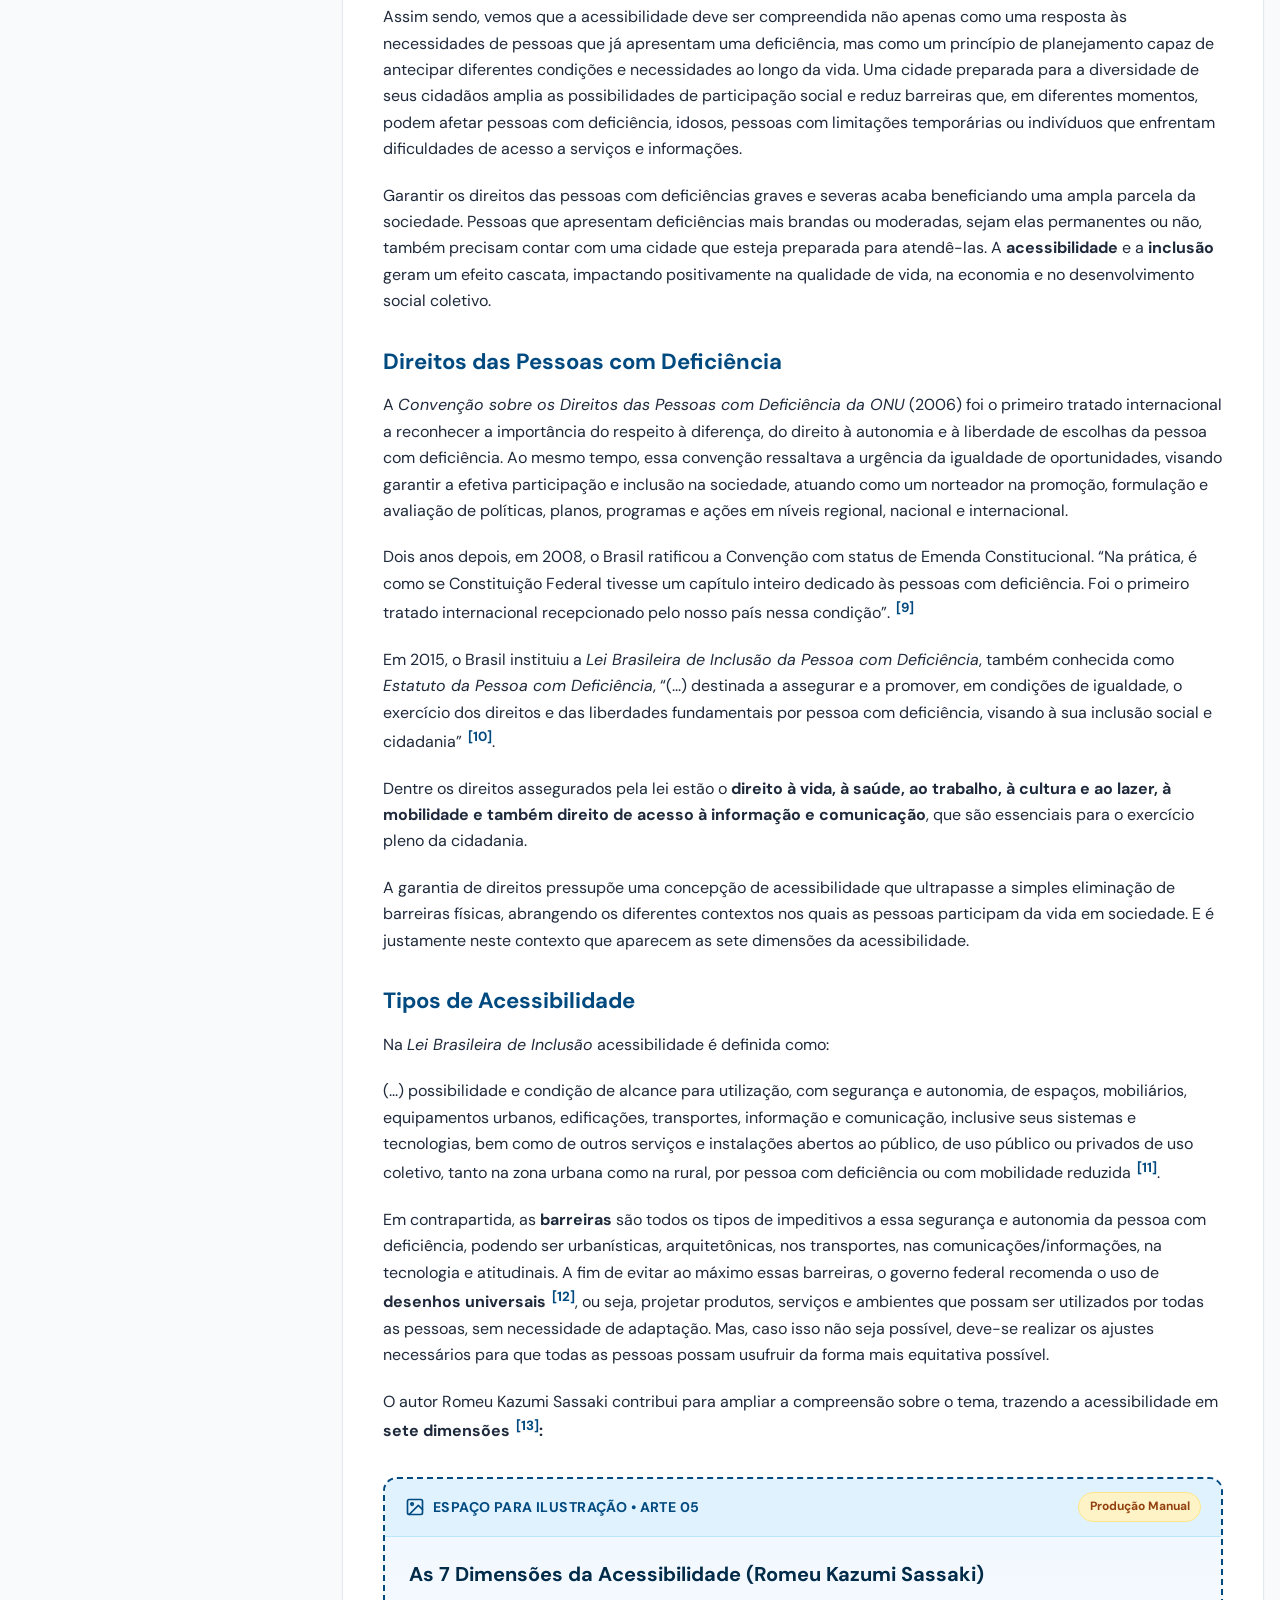
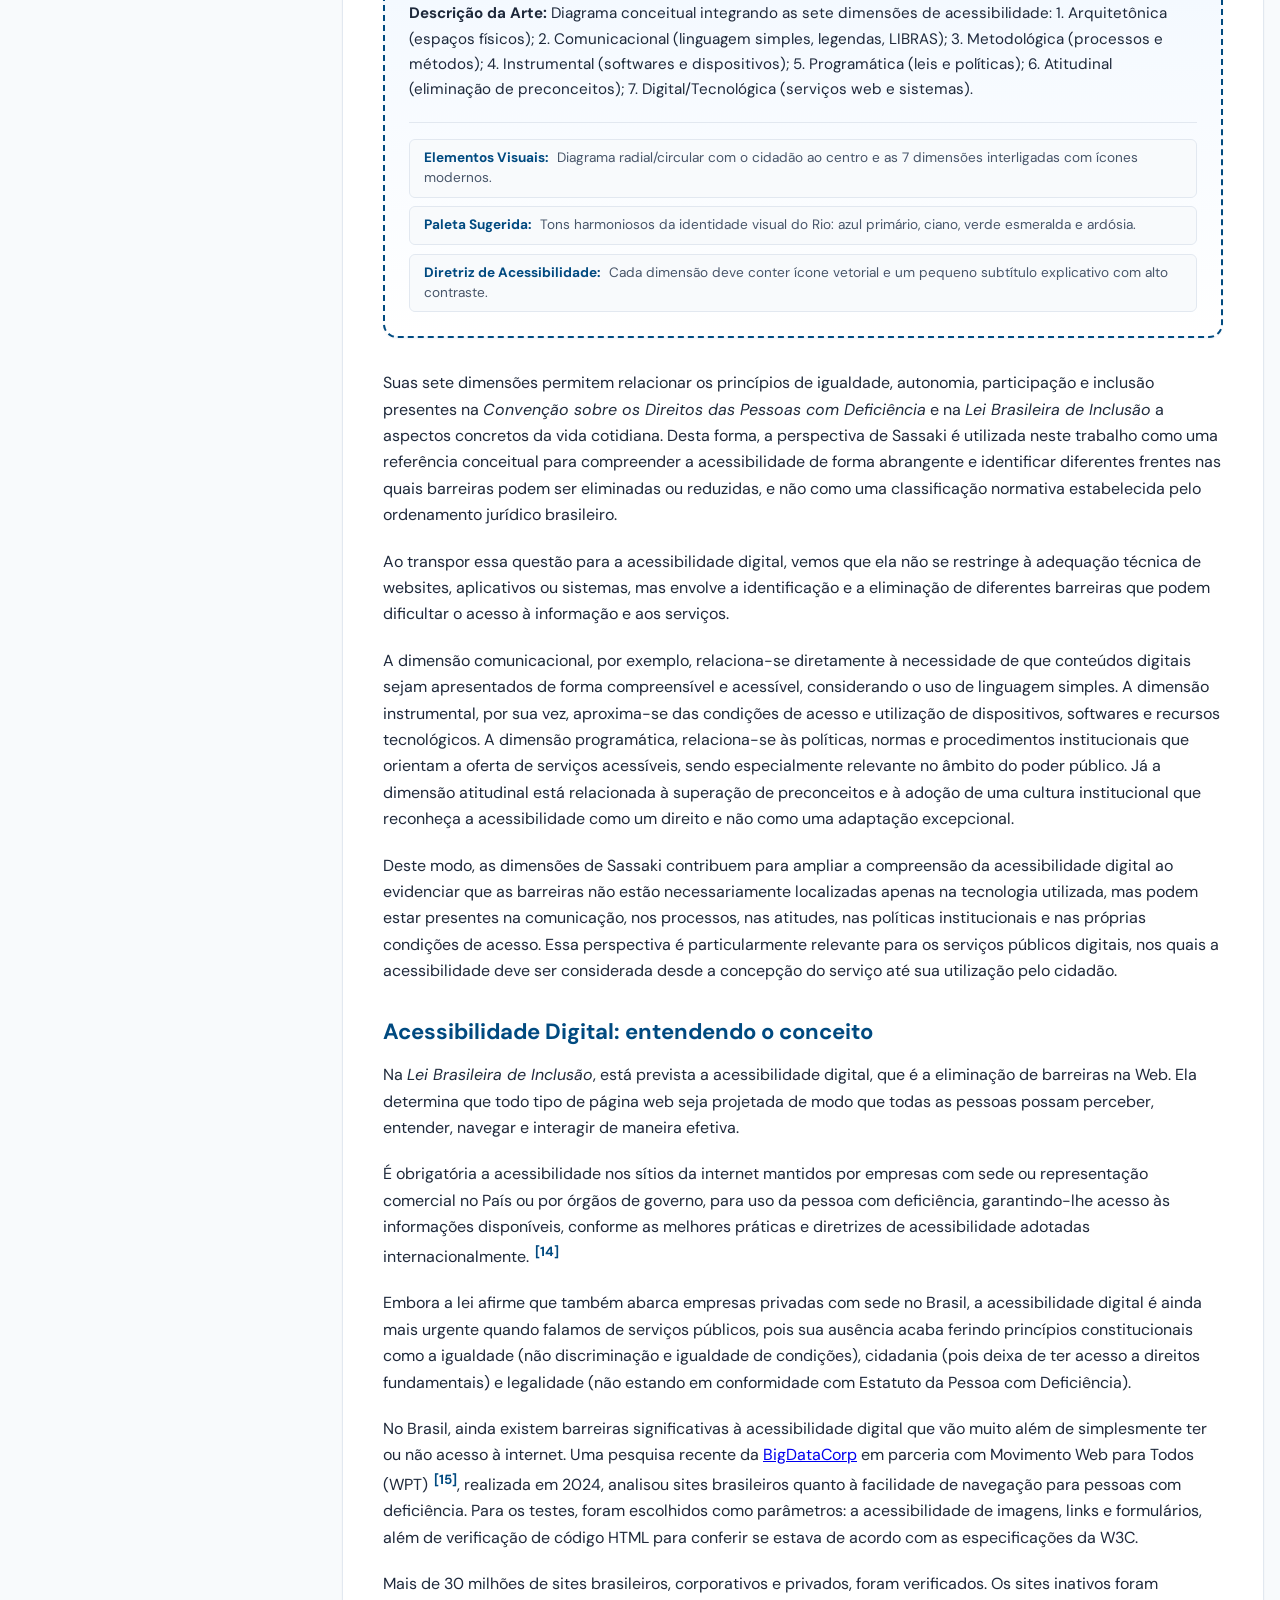
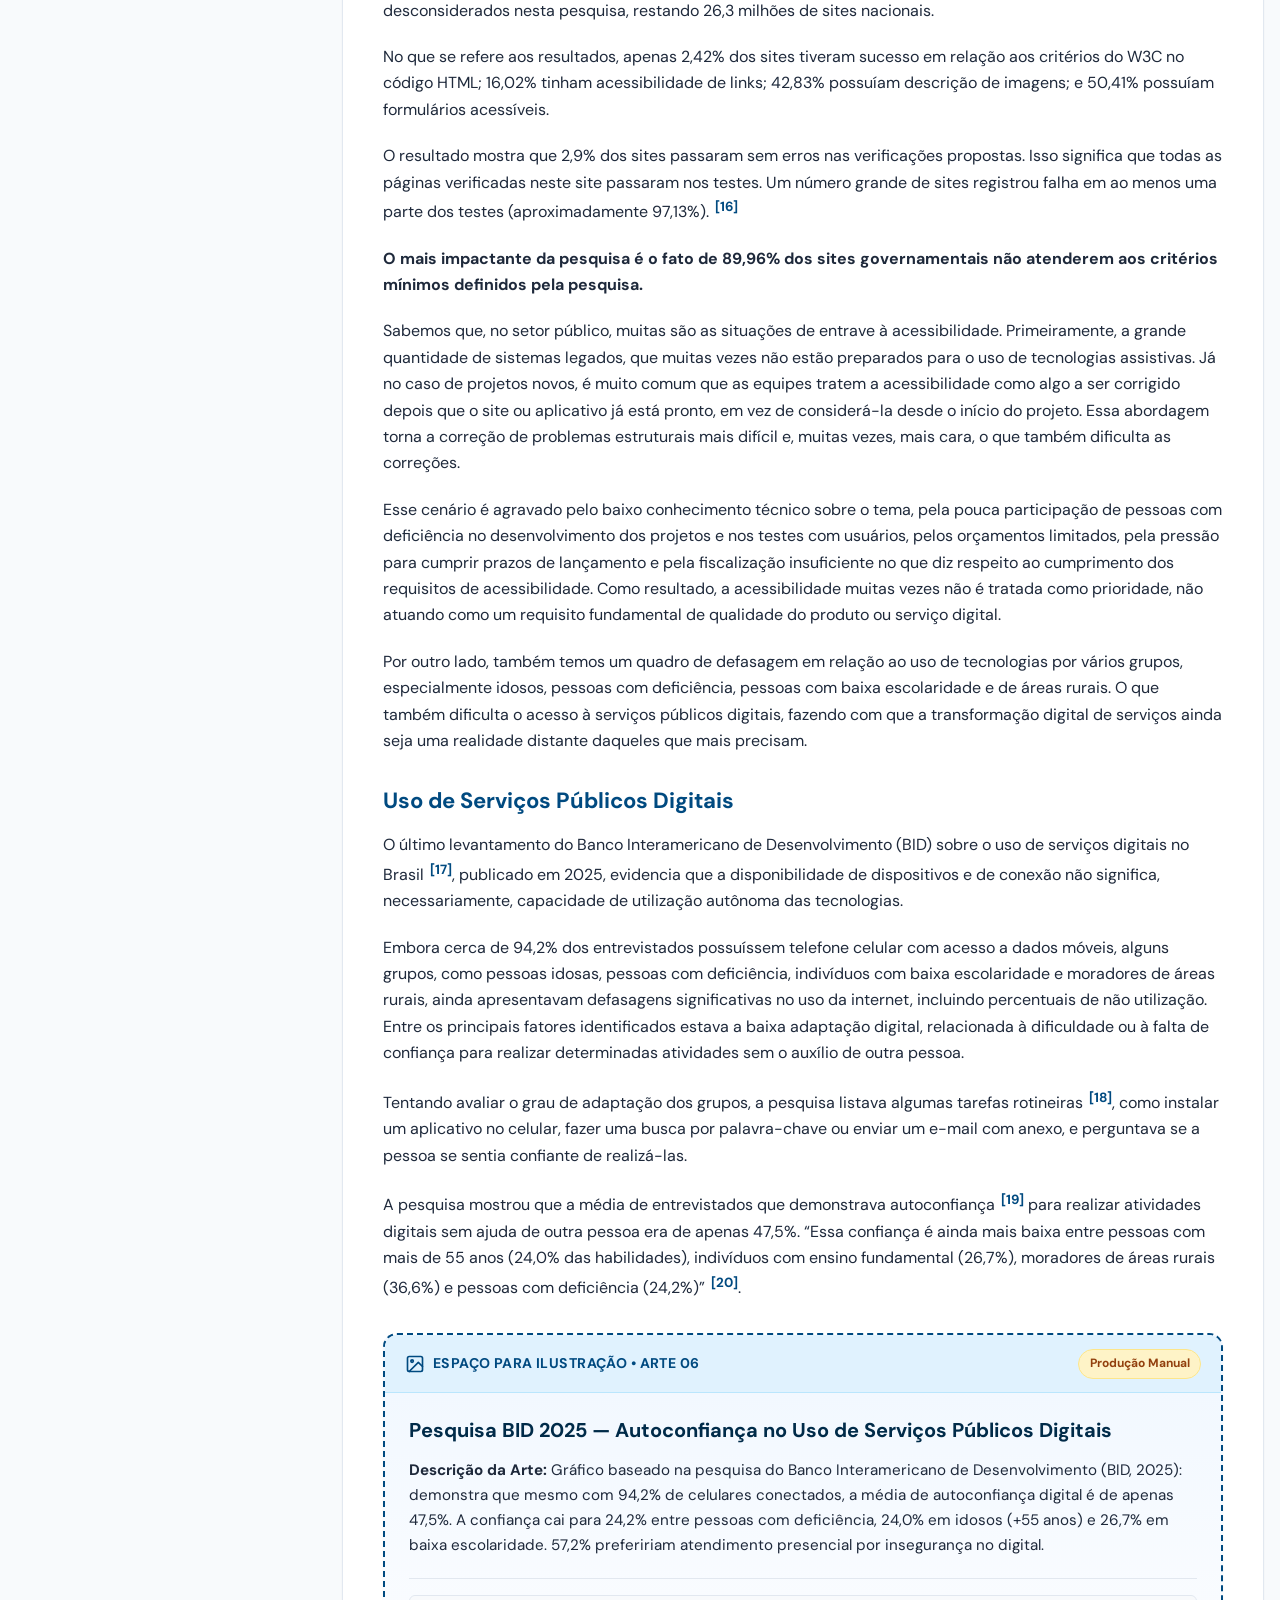
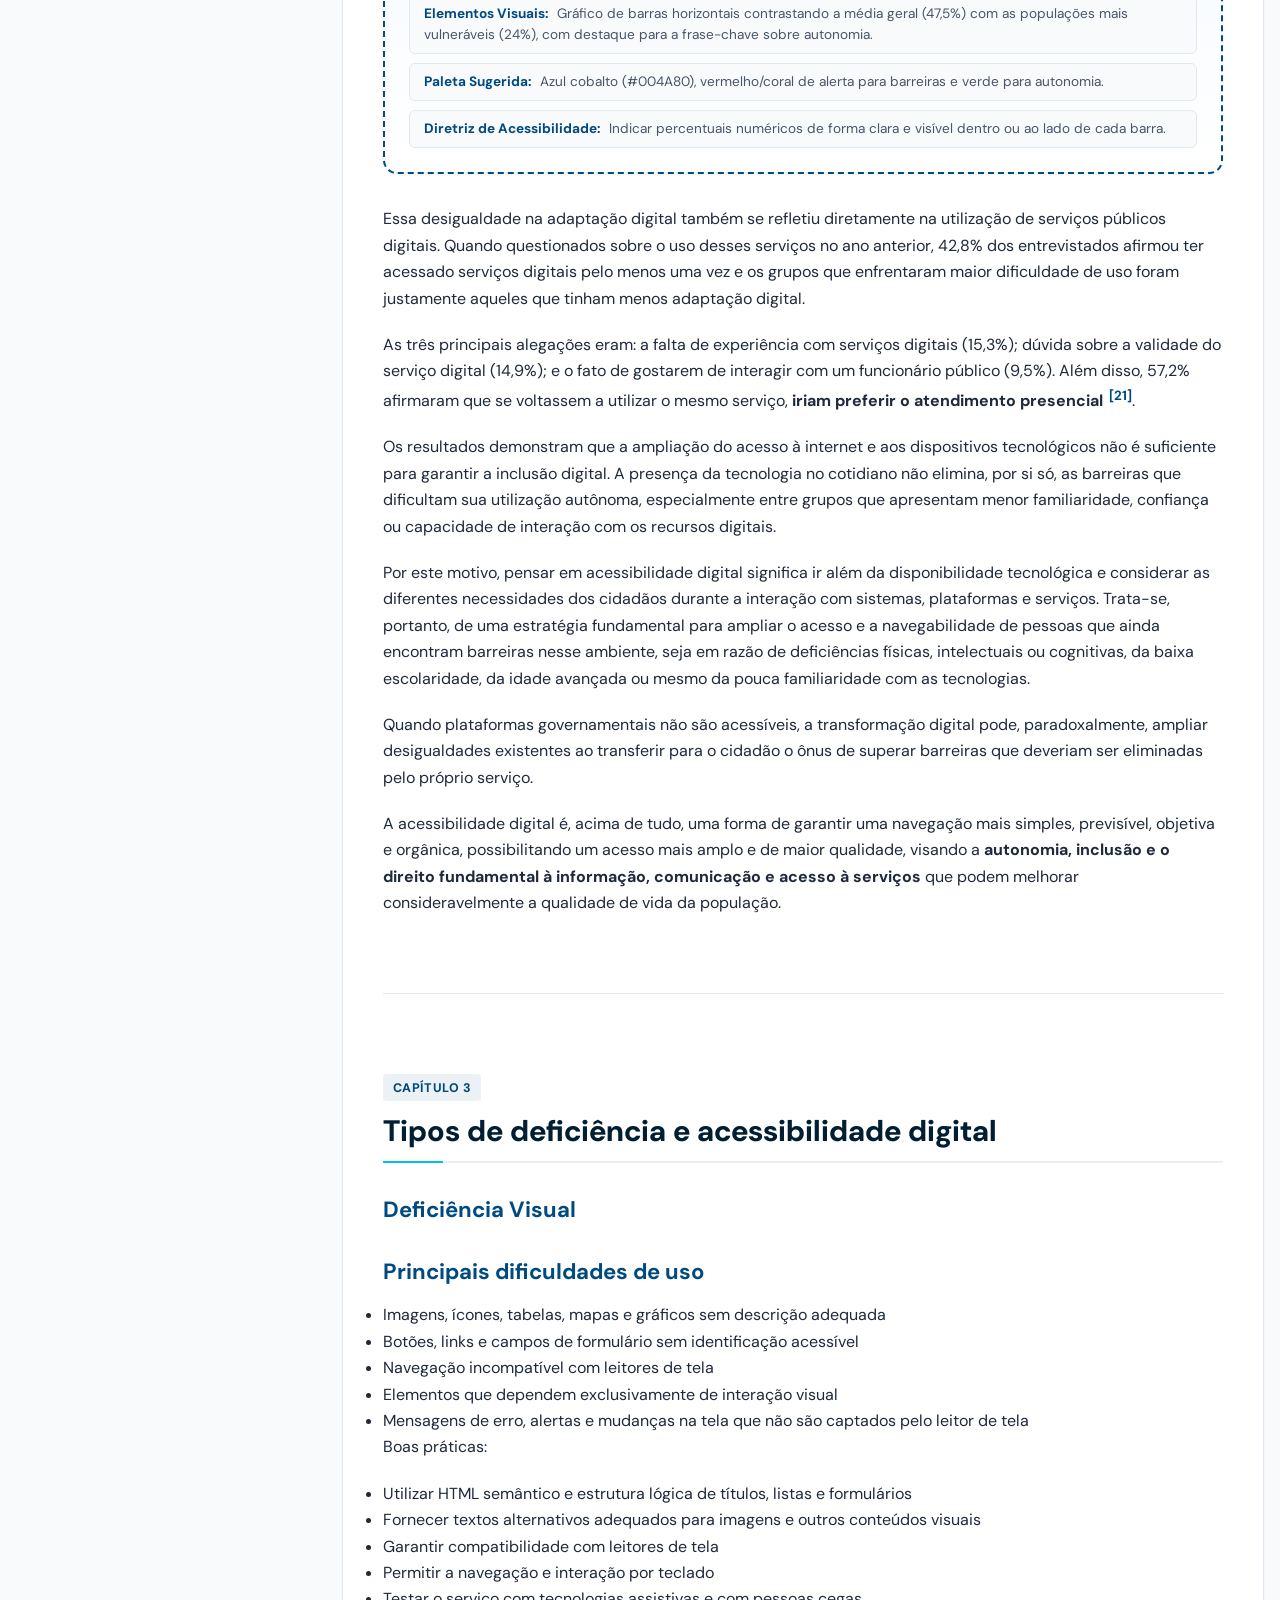
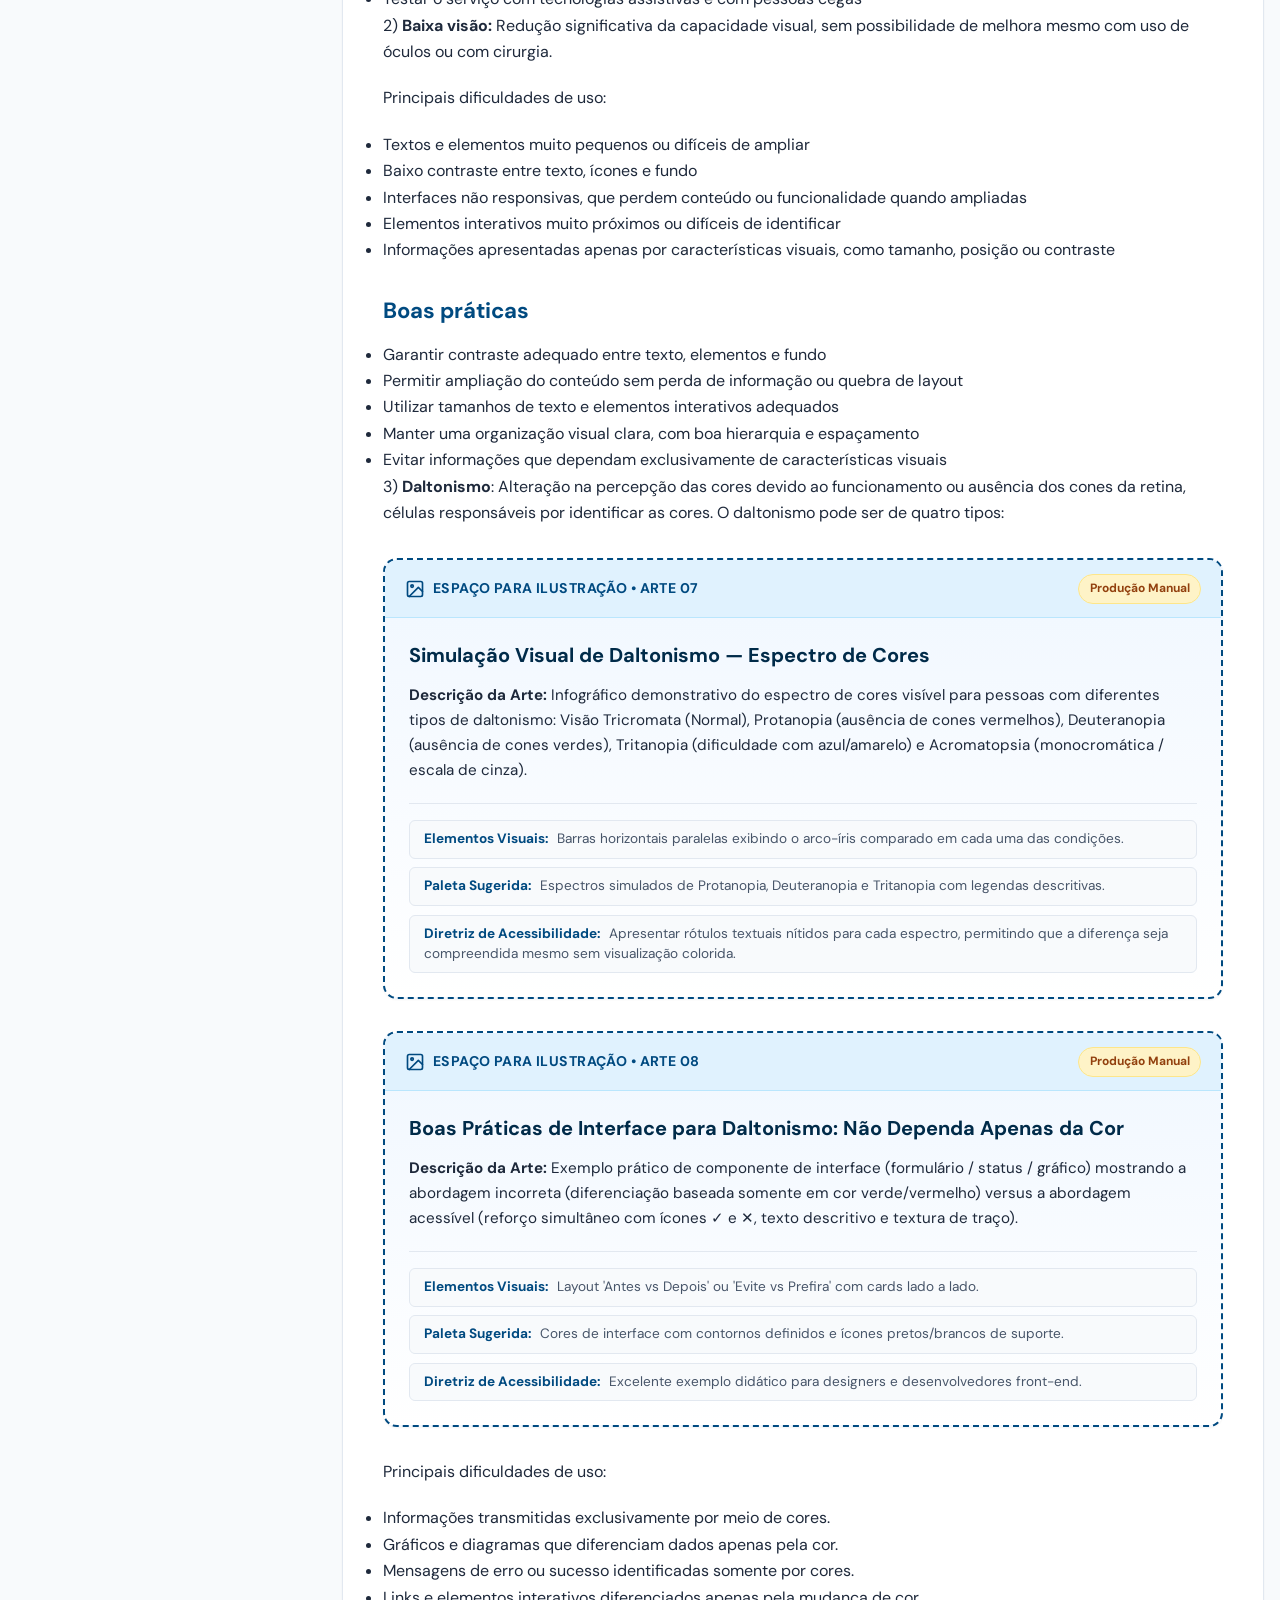
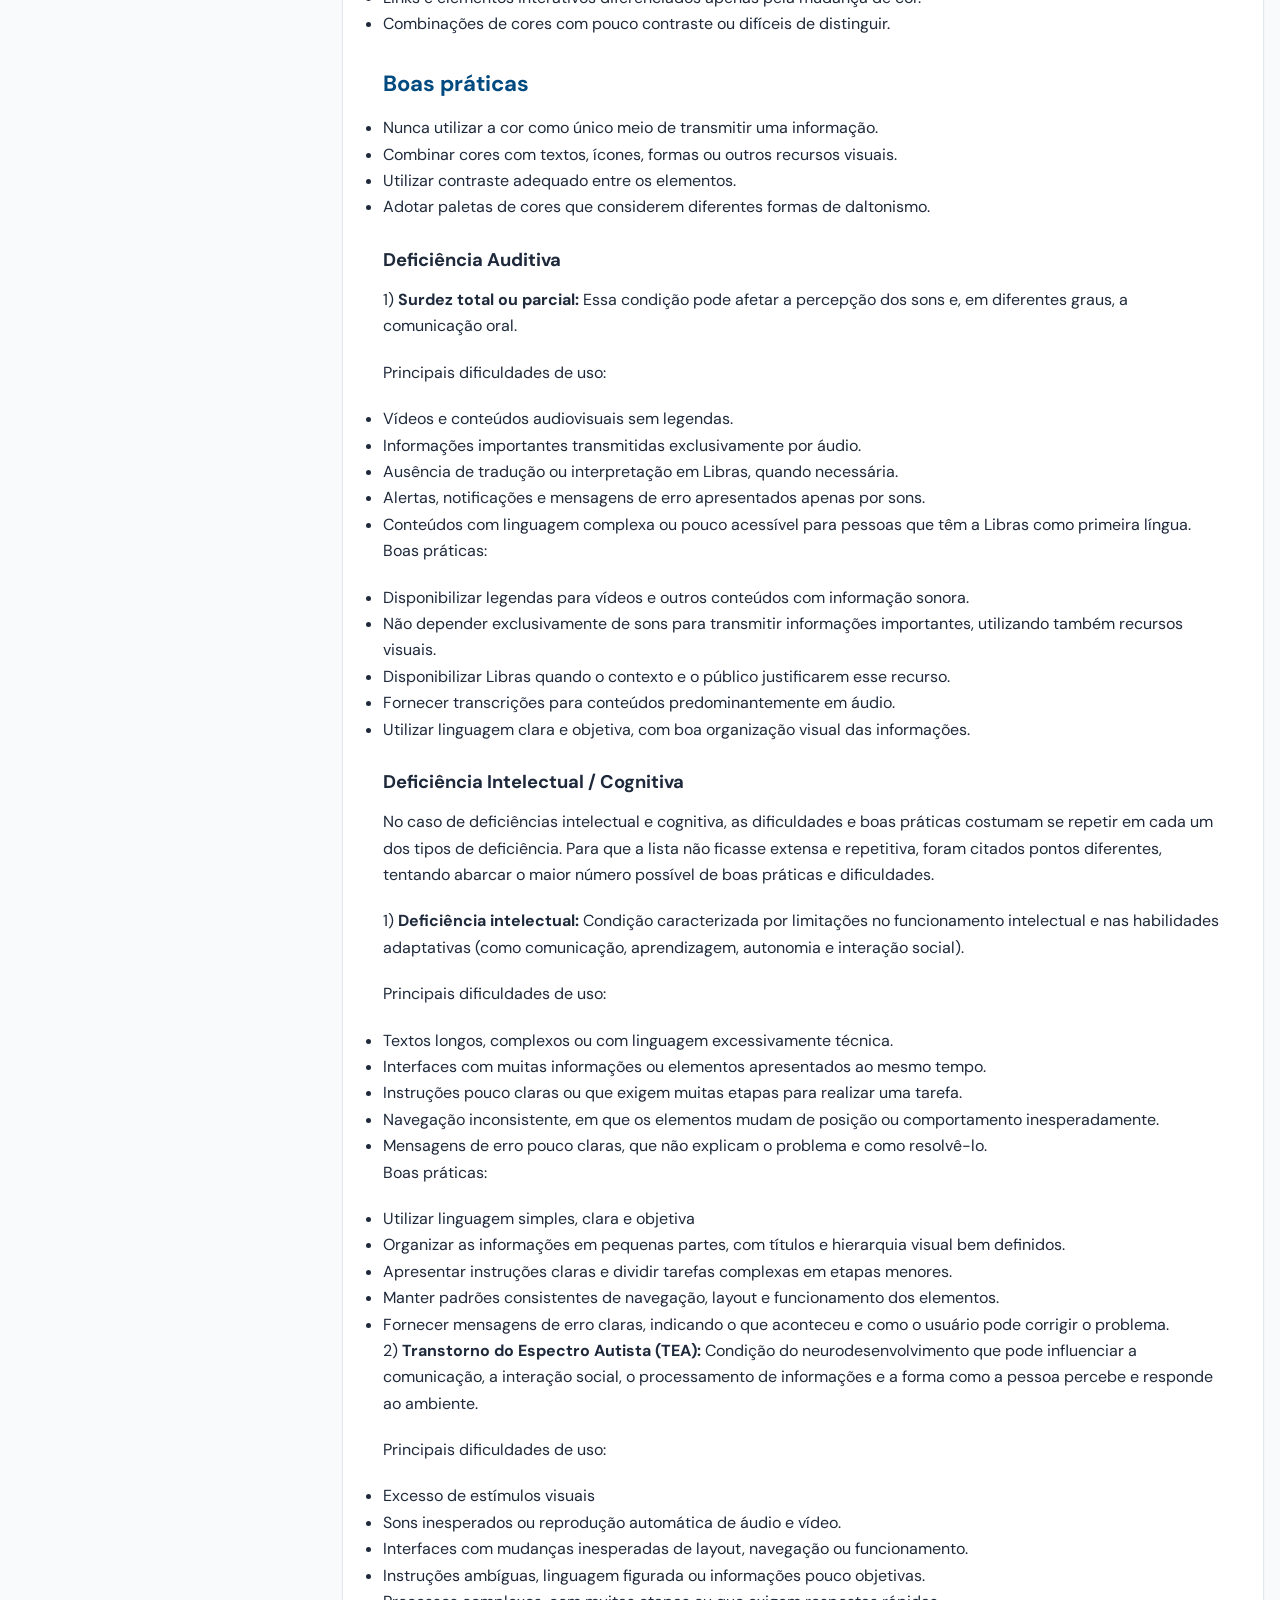
==== commit 556cf4a0: "feat(wordpress): adicionar tema oficial, pacote zip, blueprint playground e robozinho no cabecalho" ====
--- a/guiasite/index.html
+++ b/guiasite/index.html
@@ -93,10 +93,23 @@
       </div>
 
       <div class="header-title-wrap">
-        <h1>Guia de Boas Práticas de <span class="highlight-cyan">Acessibilidade Digital</span></h1>
-        <p class="header-subtitle">
-          Diretrizes, critérios técnicos e orientações práticas para a construção e adequação de portais públicos acessíveis, autônomos e inclusivos a todos os cidadãos cariocas.
-        </p>
+        <div class="header-title-flex">
+          <div class="header-title-text">
+            <h1>Guia de Boas Práticas de <span class="highlight-cyan">Acessibilidade Digital</span></h1>
+            <p class="header-subtitle">
+              Diretrizes, critérios técnicos e orientações práticas para a construção e adequação de portais públicos acessíveis, autônomos e inclusivos a todos os cidadãos cariocas.
+            </p>
+          </div>
+          <div class="header-mascot-wrap">
+            <img
+              src="assets/images/Robozin.png"
+              alt="Mascote robô da Acessibilidade Digital da Prefeitura do Rio"
+              class="header-mascot-img"
+              width="140"
+              height="132"
+            />
+          </div>
+        </div>
       </div>
 
       <!-- BARRA DE PESQUISA COM SUGESTÕES EM TEMPO REAL (AUTOCOMPLETE) -->
--- a/guiasite/css/style.css
+++ b/guiasite/css/style.css
@@ -913,6 +913,72 @@
   margin-bottom: 2rem;
 }
 
+/* --- MASCOTE ROBOZINHO NO CABEÇALHO --- */
+.header-title-flex {
+  display: flex;
+  align-items: center;
+  justify-content: space-between;
+  gap: 2rem;
+  margin-bottom: 1.5rem;
+}
+
+.header-title-text {
+  flex: 1;
+}
+
+.header-title-text .header-subtitle {
+  margin-bottom: 0;
+}
+
+.header-mascot-wrap {
+  flex-shrink: 0;
+  display: flex;
+  align-items: center;
+  justify-content: center;
+}
+
+.header-mascot-img {
+  width: 140px;
+  height: auto;
+  max-width: 100%;
+  filter: drop-shadow(0 10px 20px rgba(0, 0, 0, 0.35));
+  transition: transform var(--transition-base);
+  animation: mascotFloat 4s ease-in-out infinite alternate;
+}
+
+@keyframes mascotFloat {
+  0% {
+    transform: translateY(0);
+  }
+  100% {
+    transform: translateY(-8px);
+  }
+}
+
+@media (prefers-reduced-motion: reduce) {
+  .header-mascot-img {
+    animation: none;
+  }
+}
+
+@media (max-width: 768px) {
+  .header-title-flex {
+    flex-direction: column-reverse;
+    align-items: flex-start;
+    gap: 1.25rem;
+    margin-bottom: 1rem;
+  }
+  .header-mascot-img {
+    width: 100px;
+  }
+}
+
+@media (max-width: 480px) {
+  .header-mascot-img {
+    width: 80px;
+  }
+}
+
 /* --- BARRA DE PESQUISA COM SUGESTÕES EM TEMPO REAL --- */
 .search-section {
   position: relative;
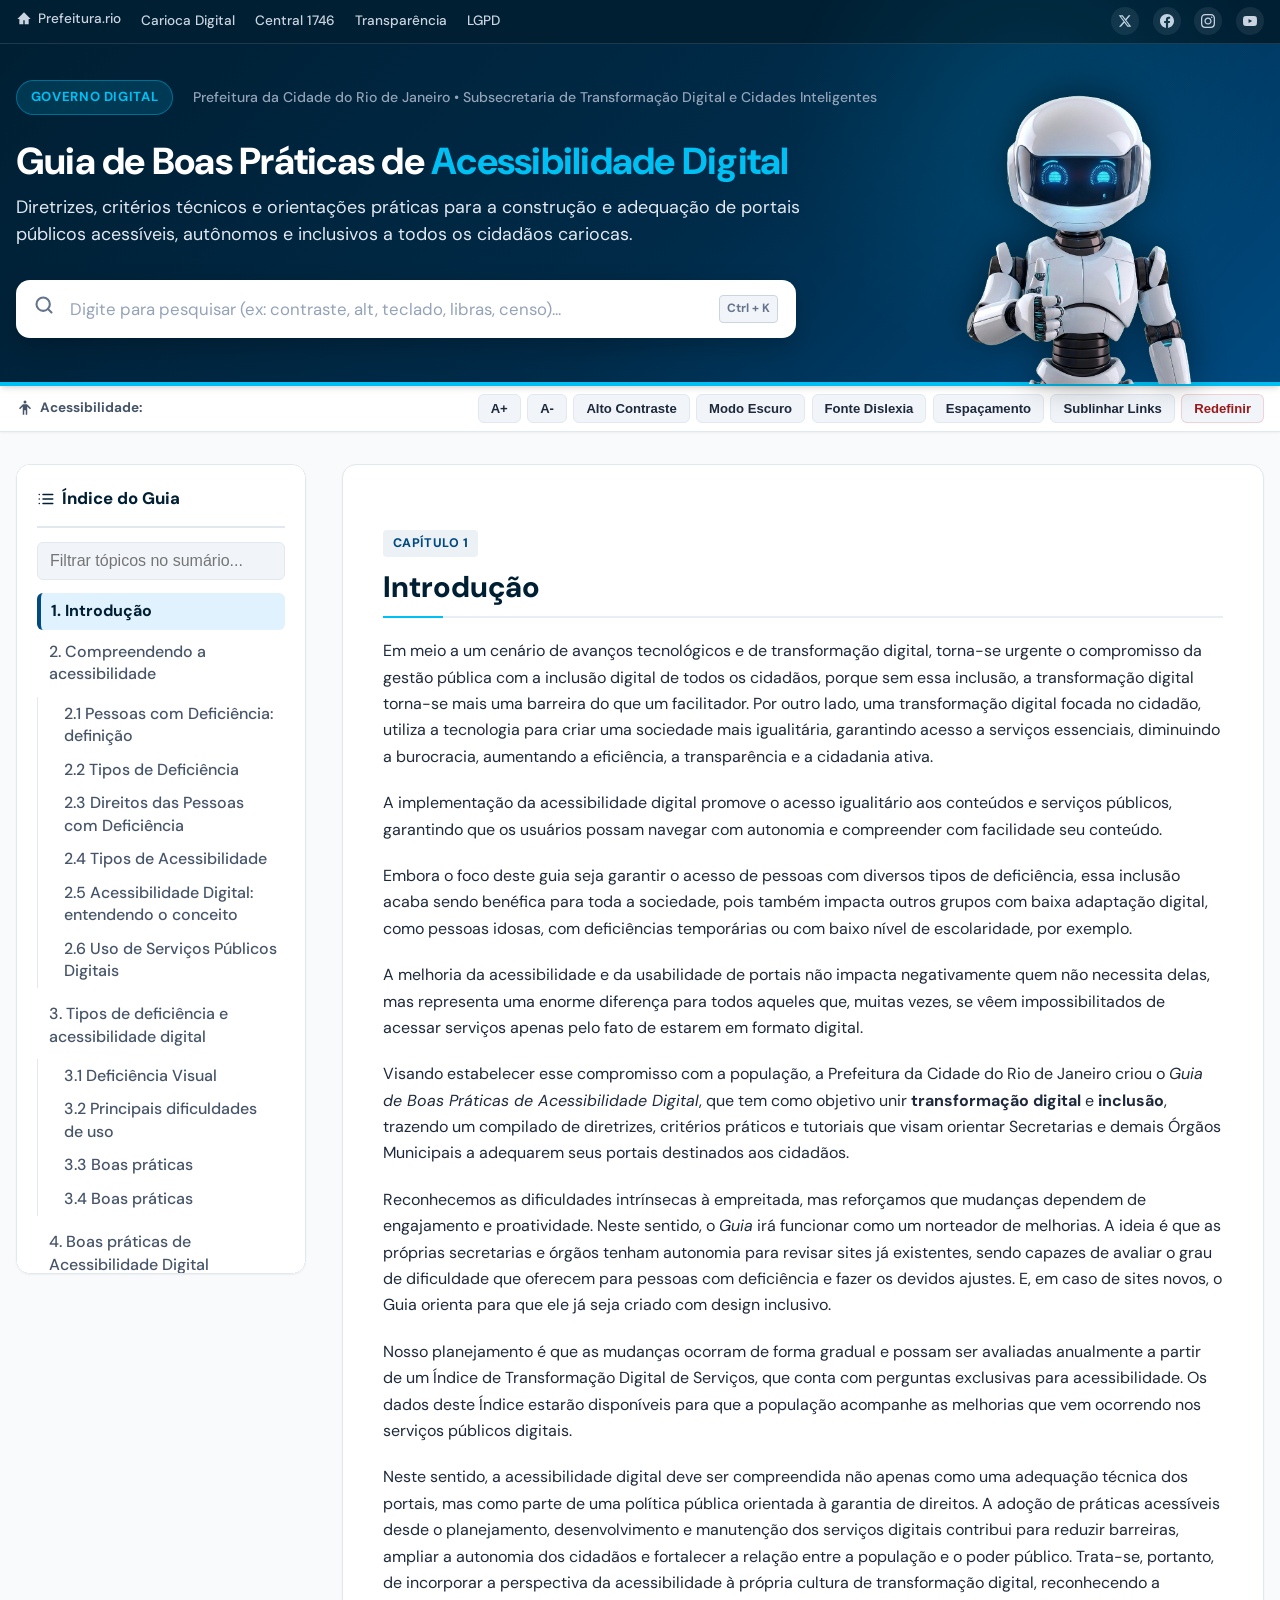
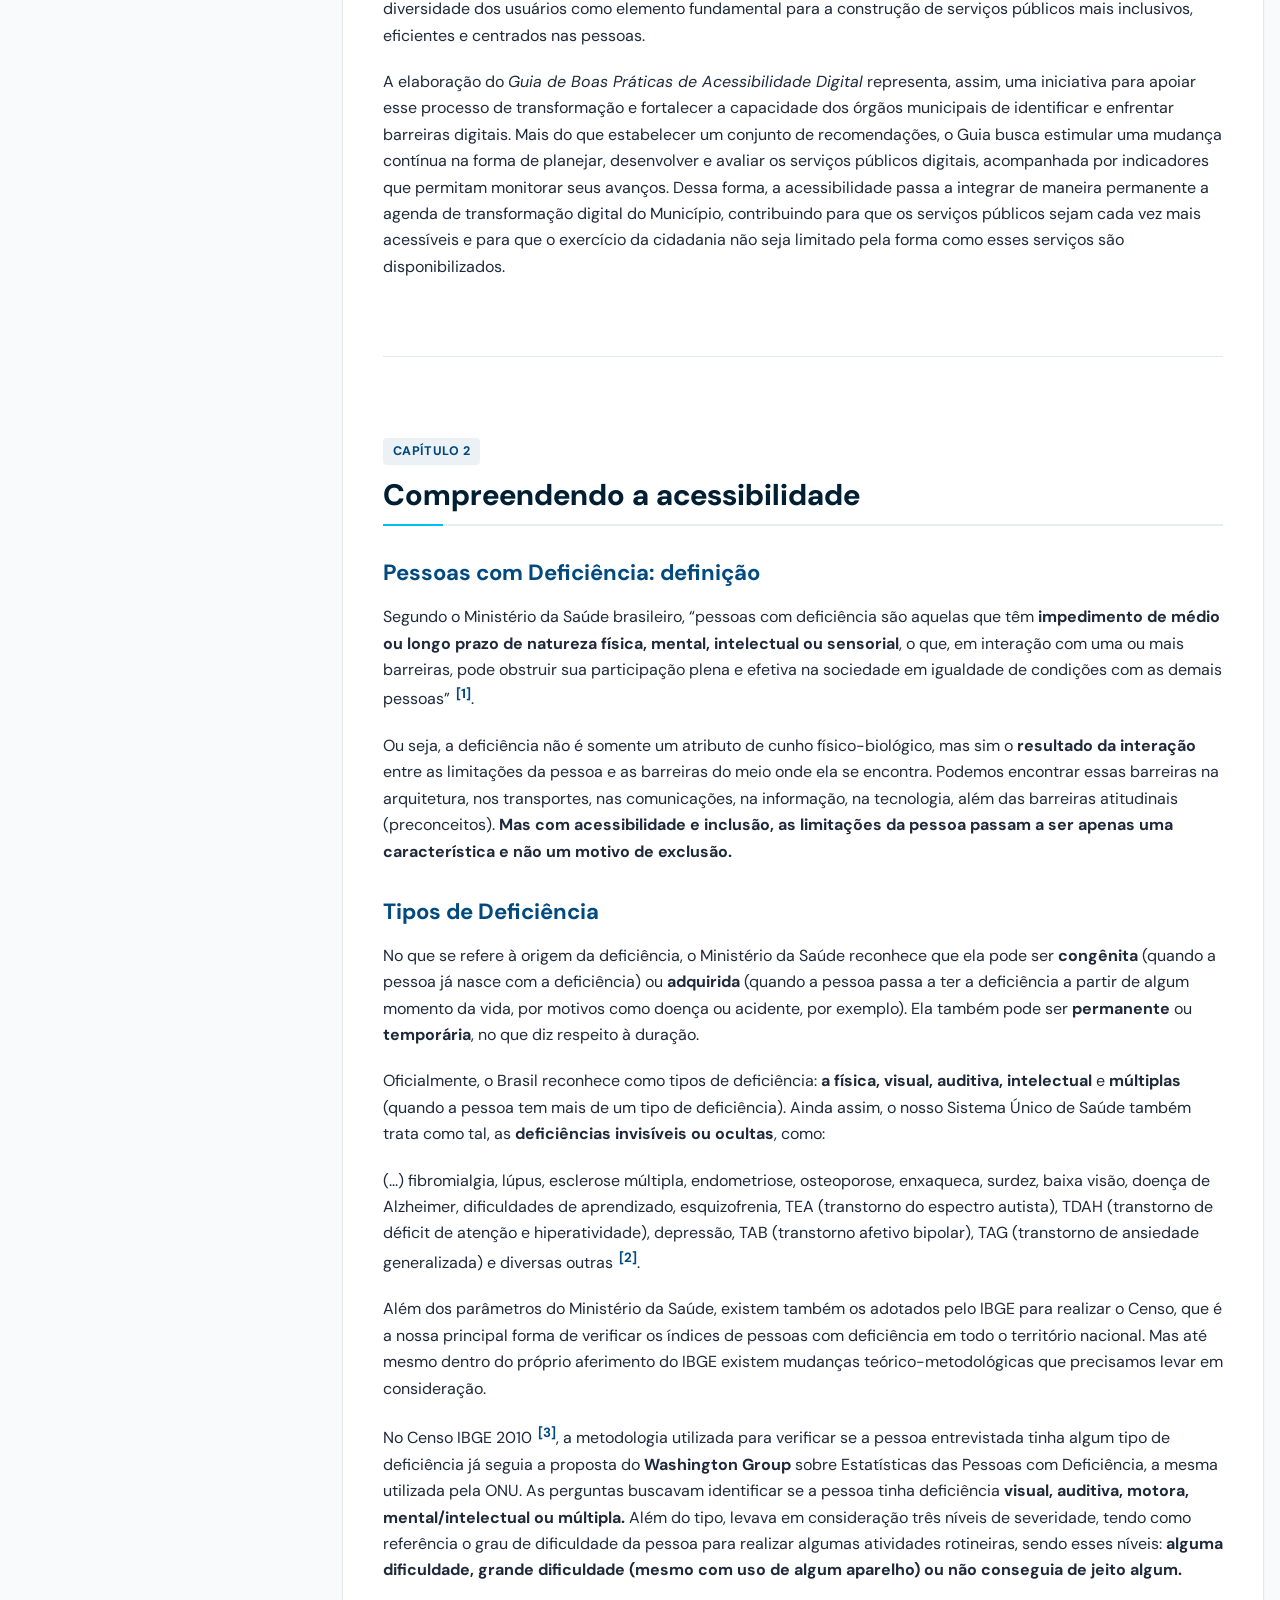
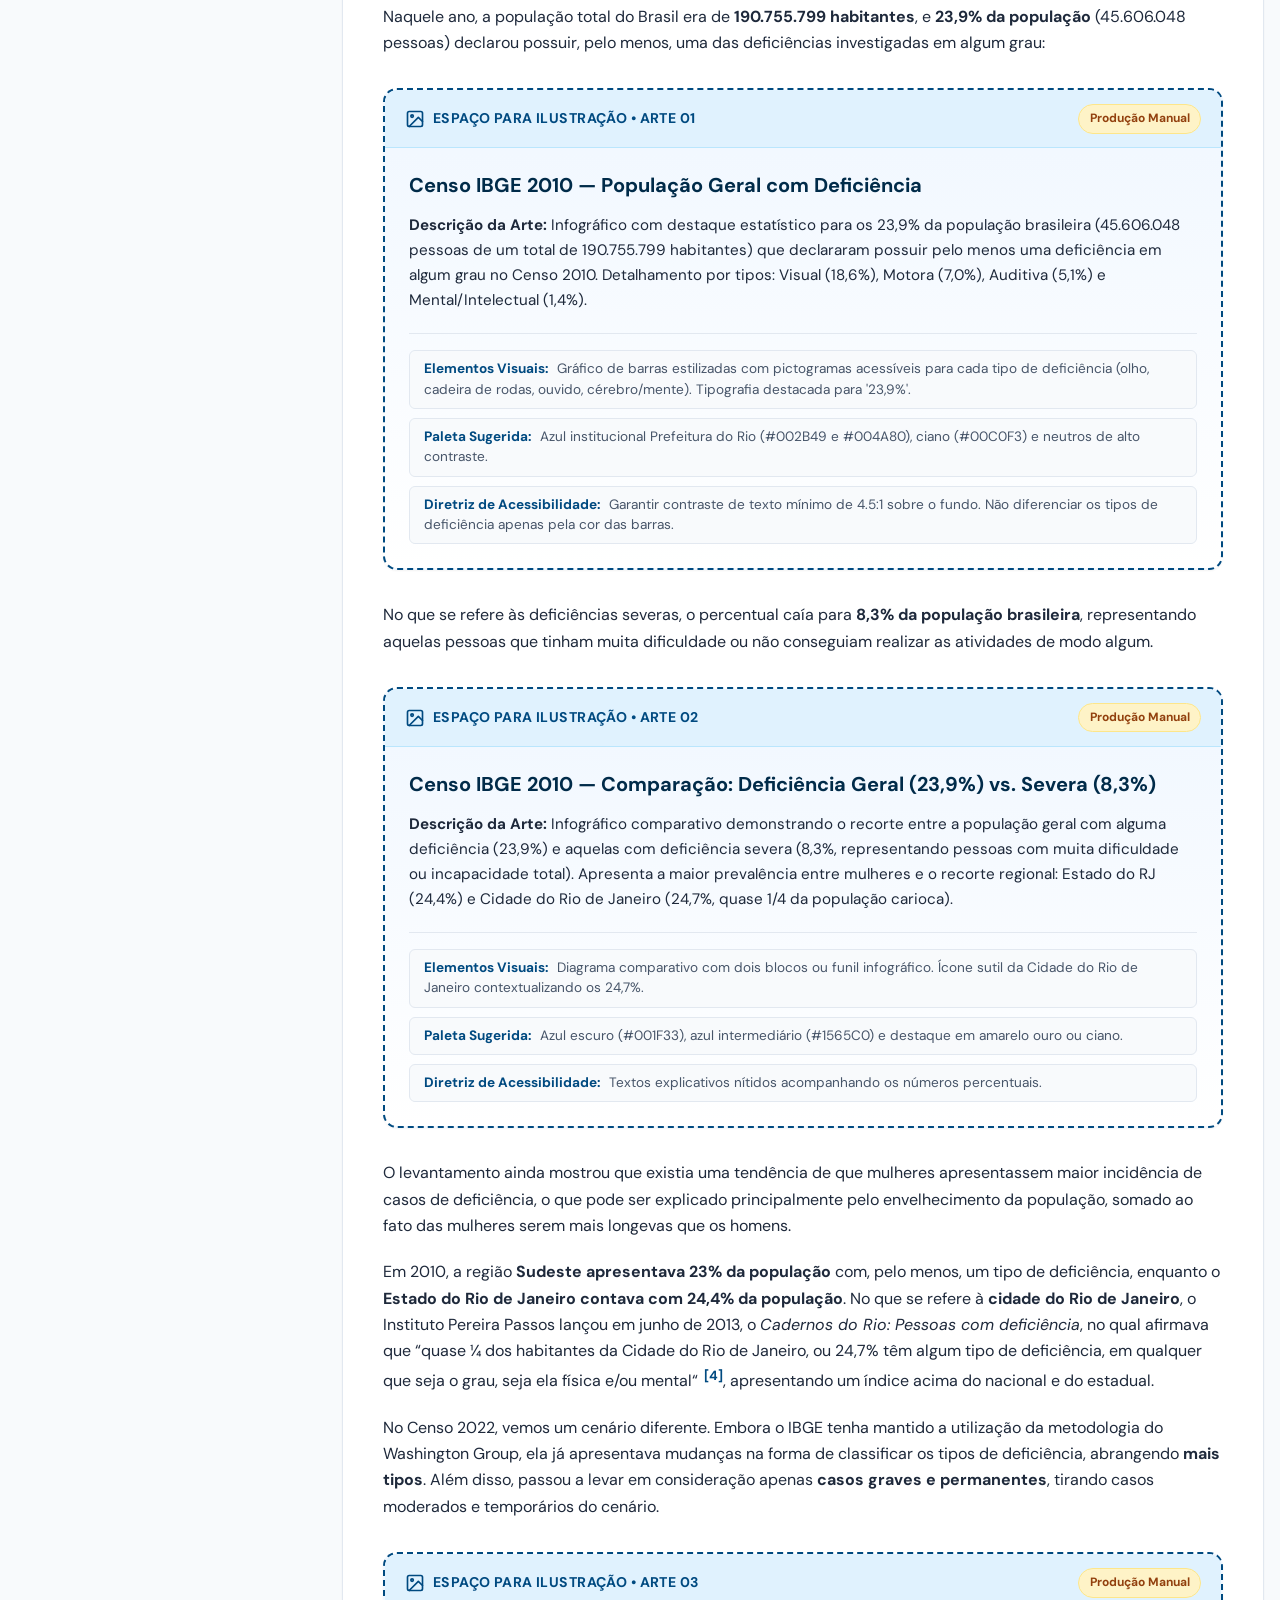
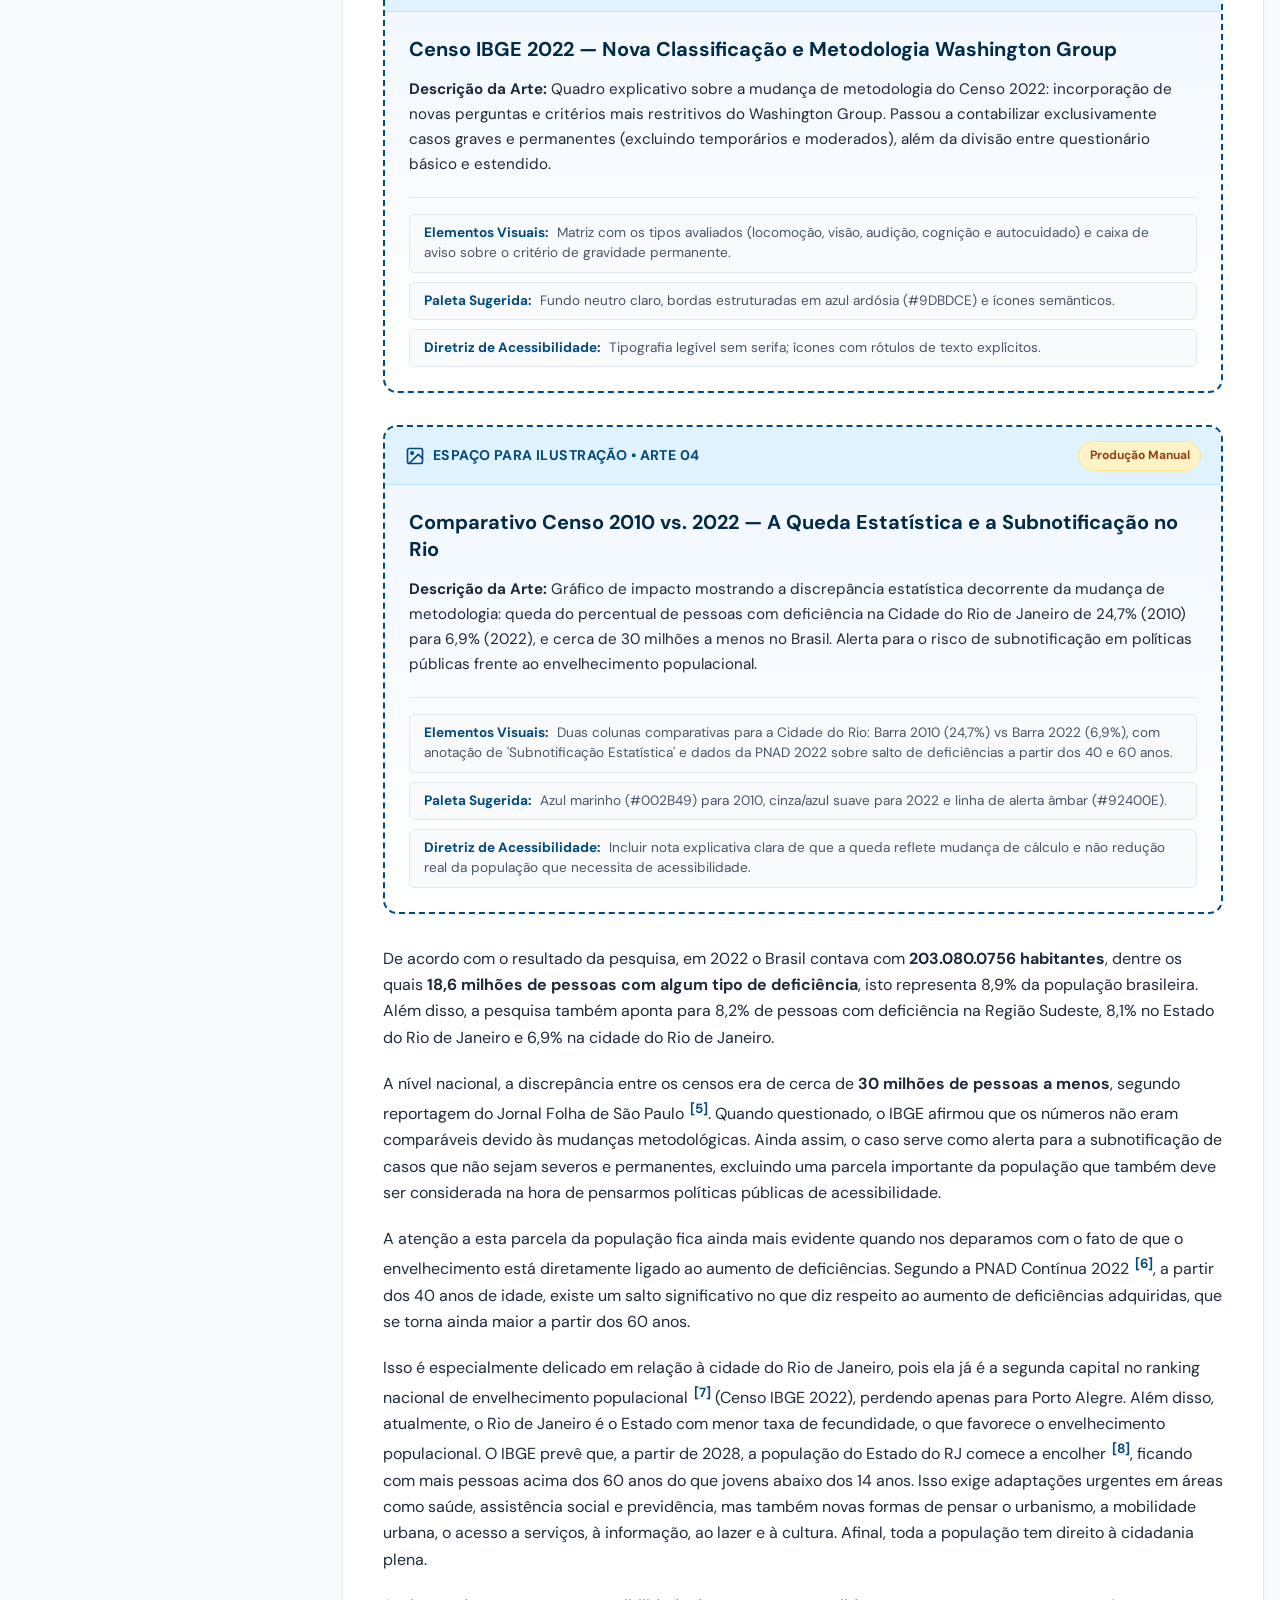
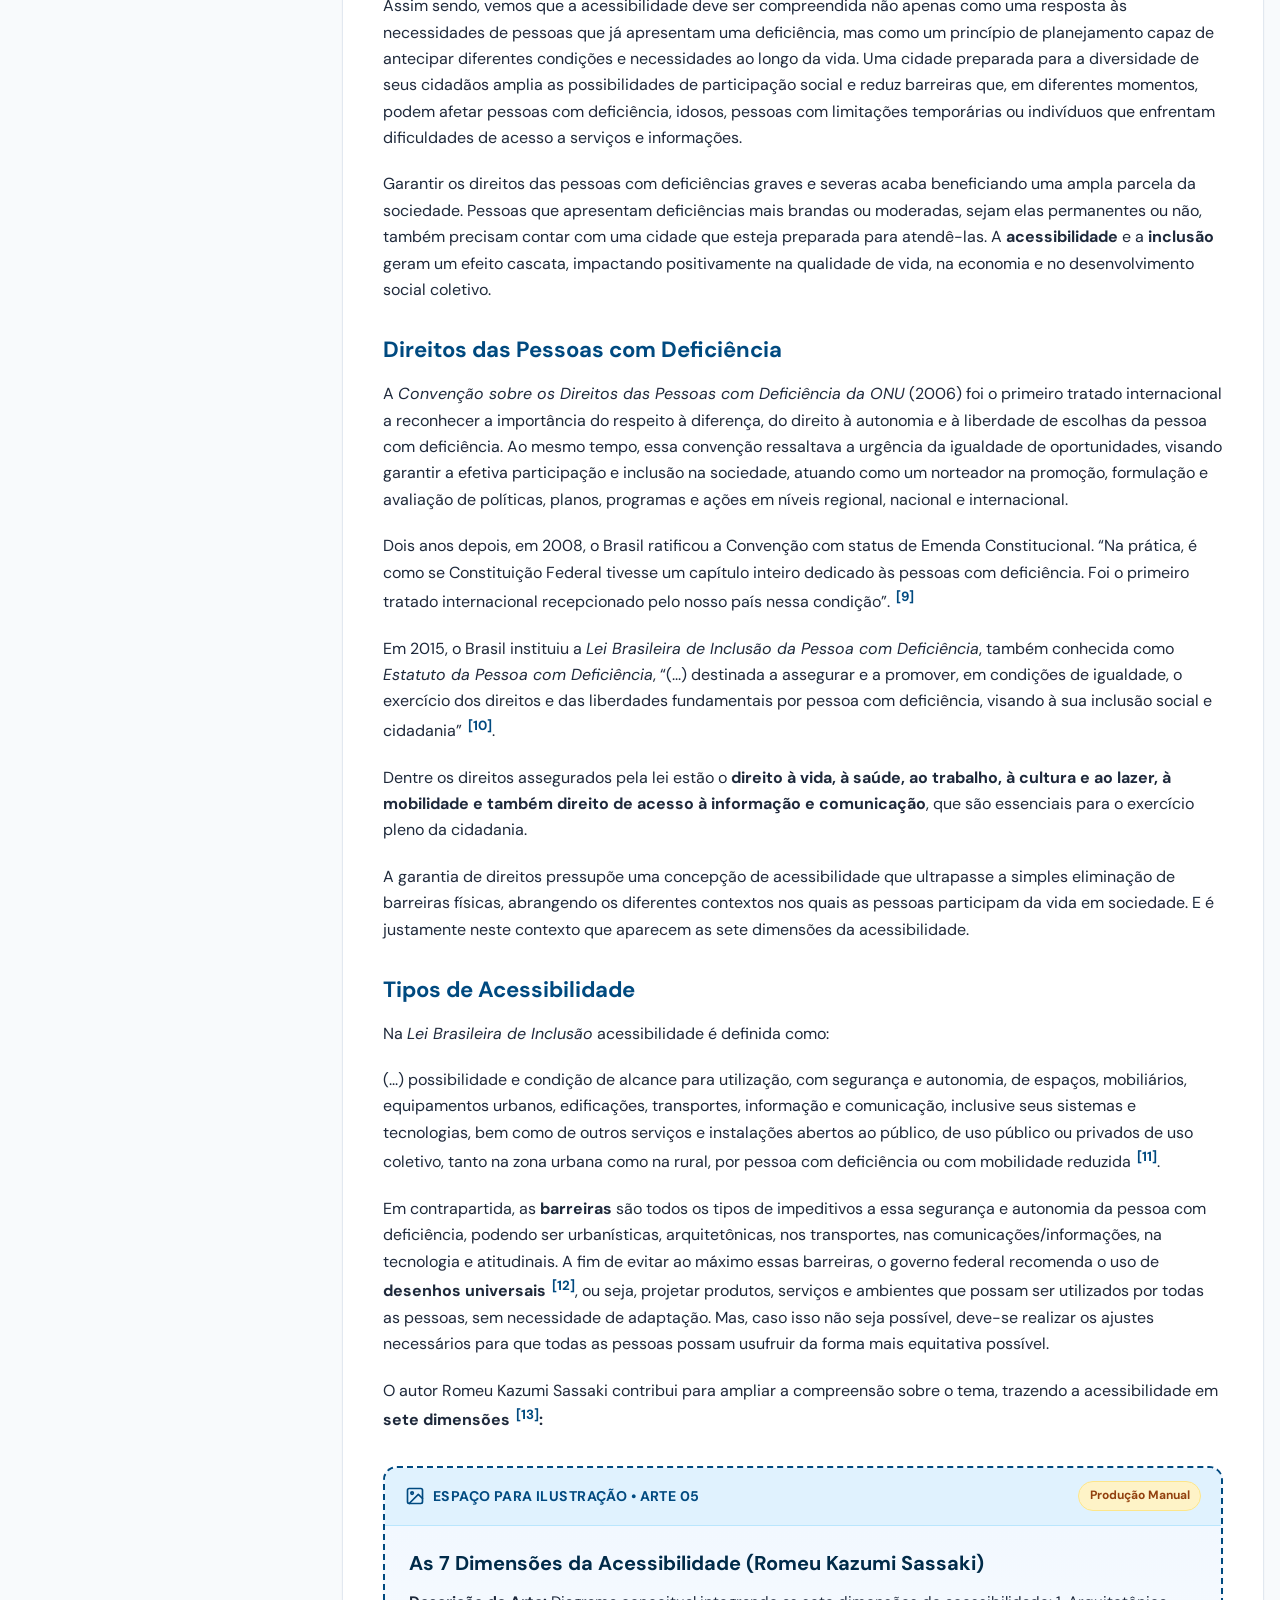
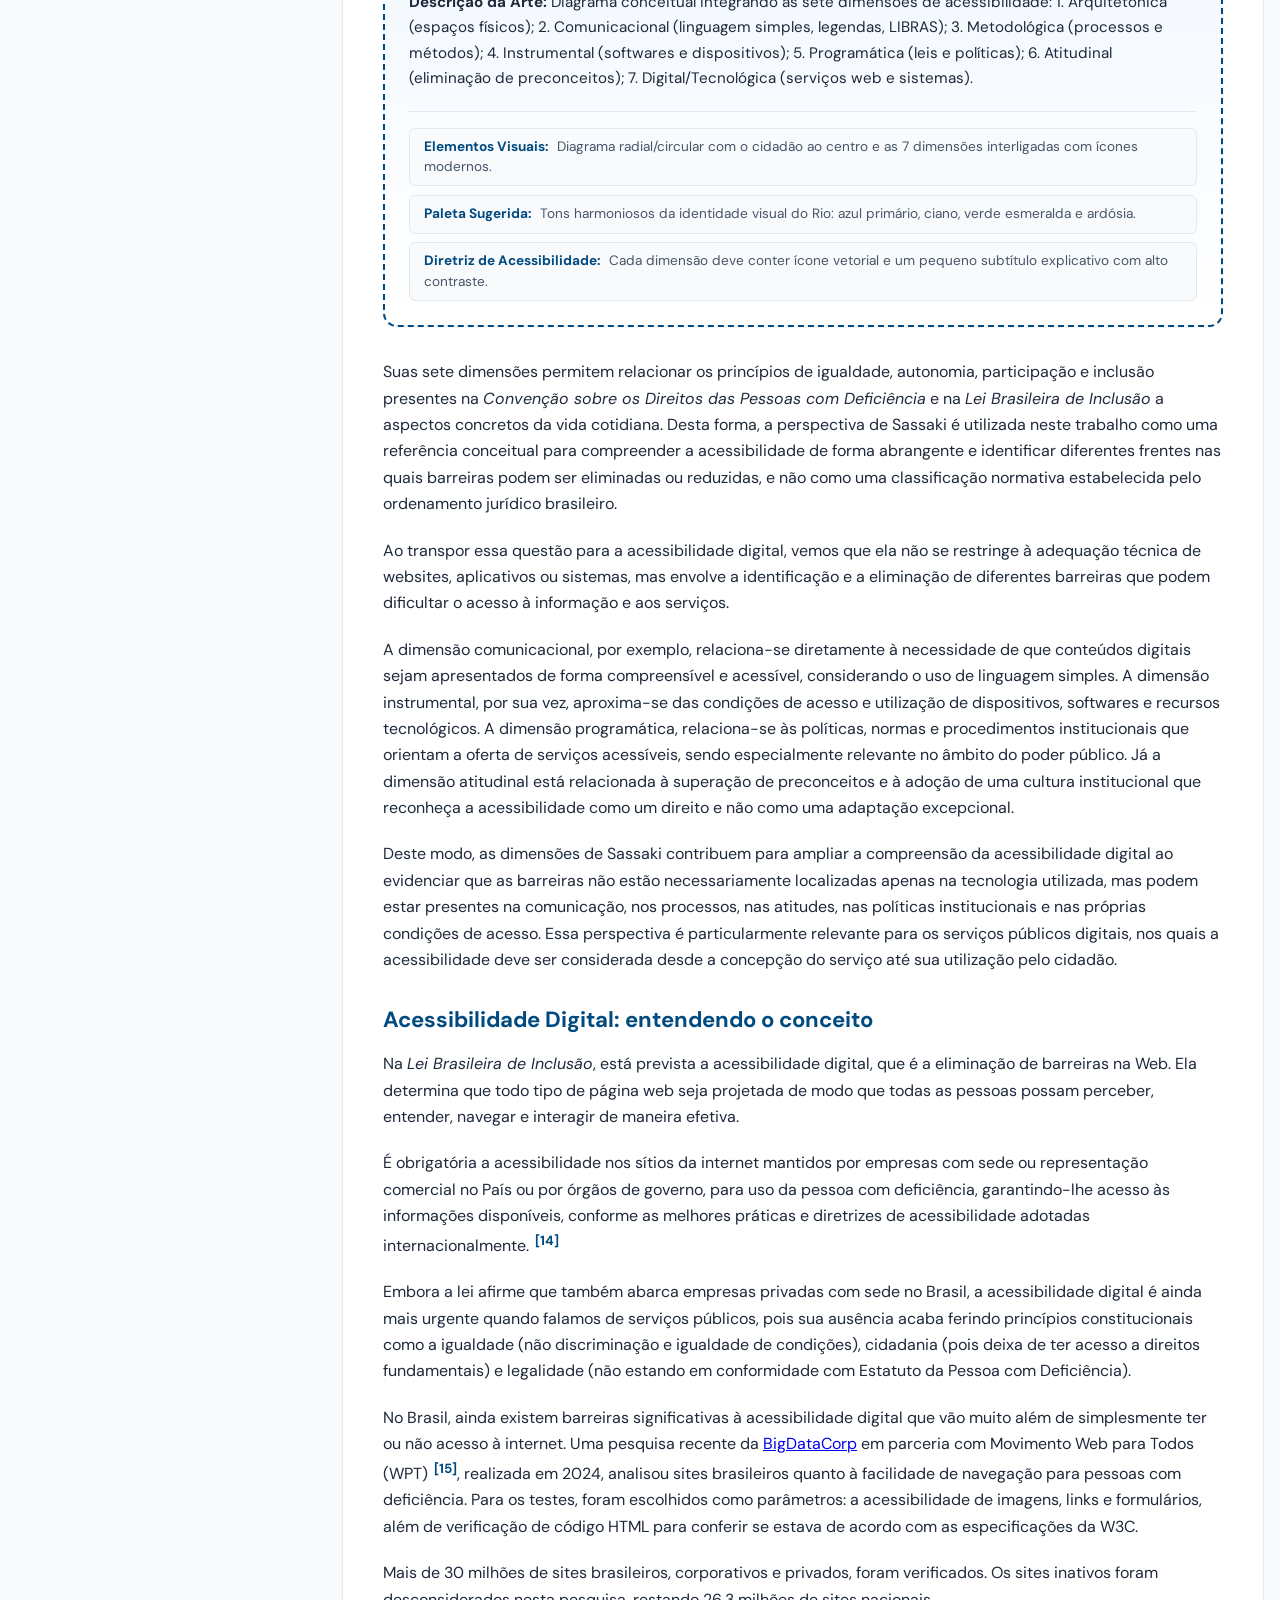
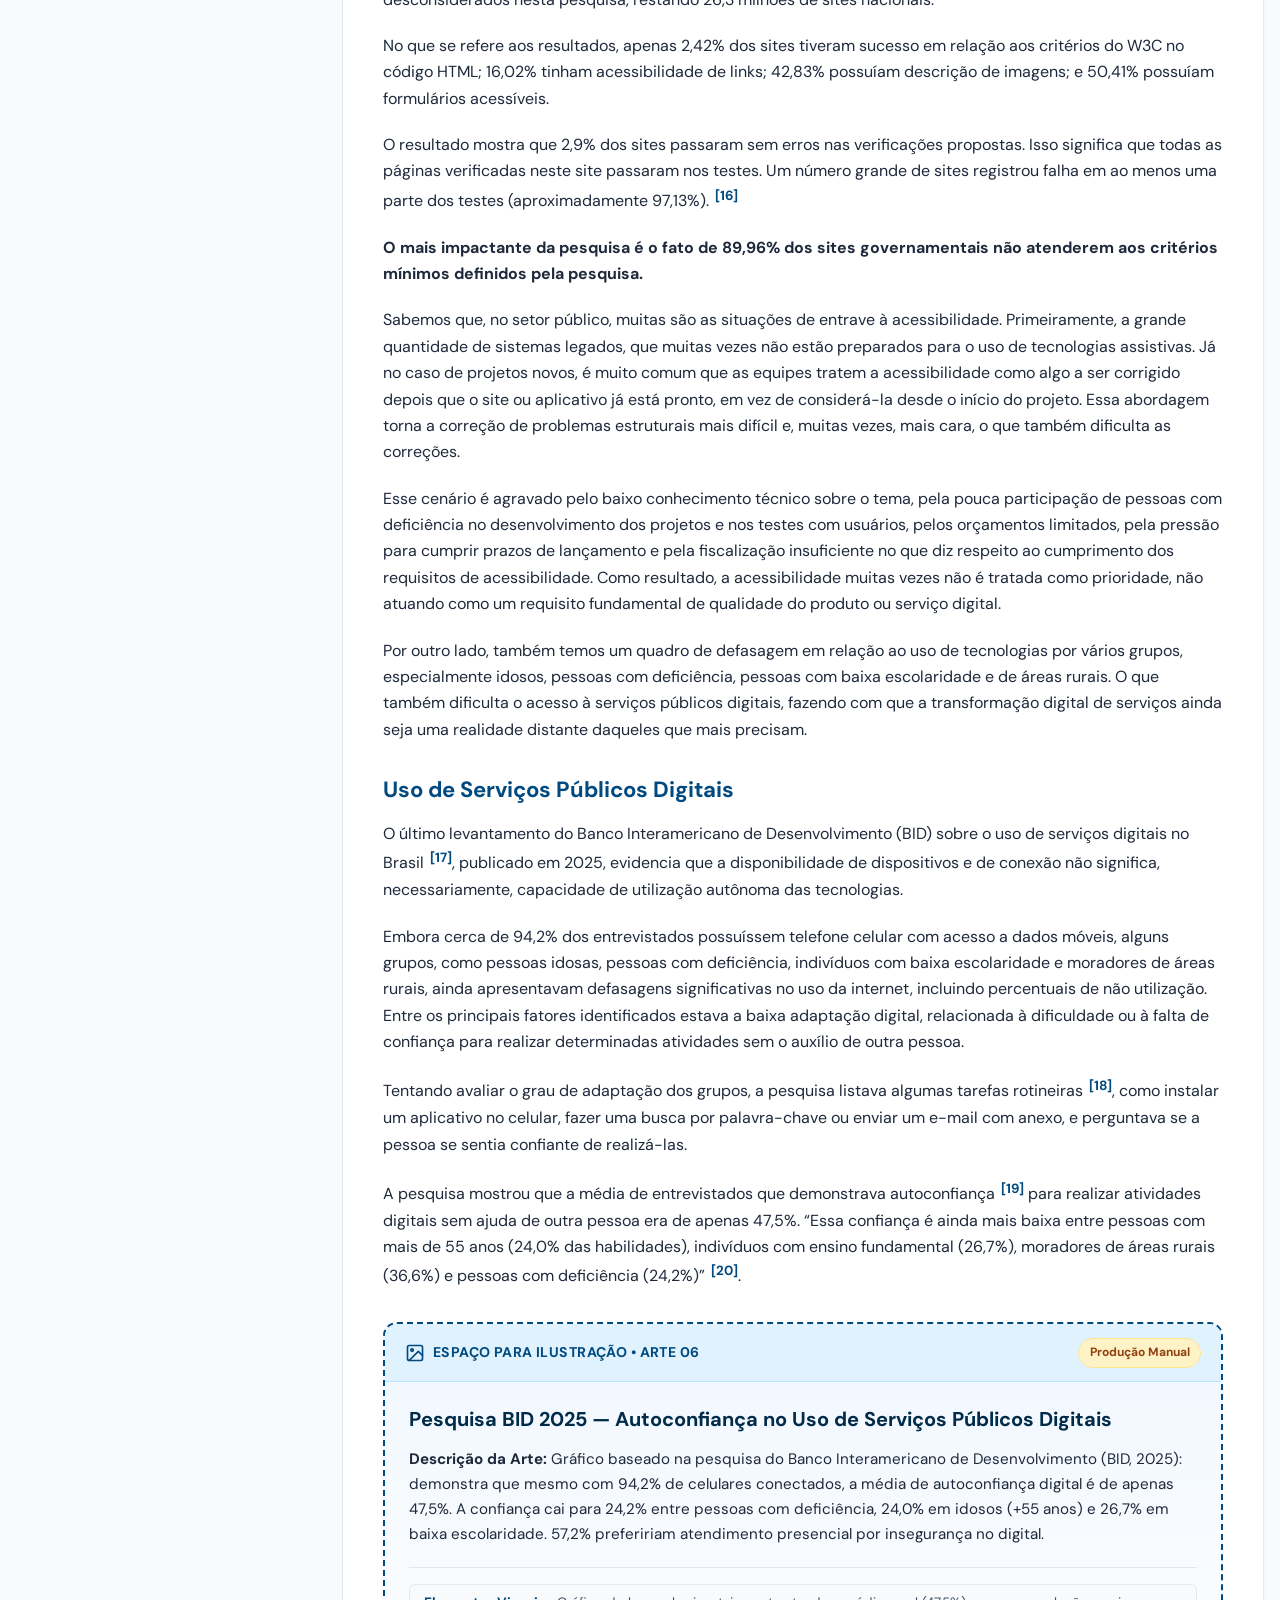
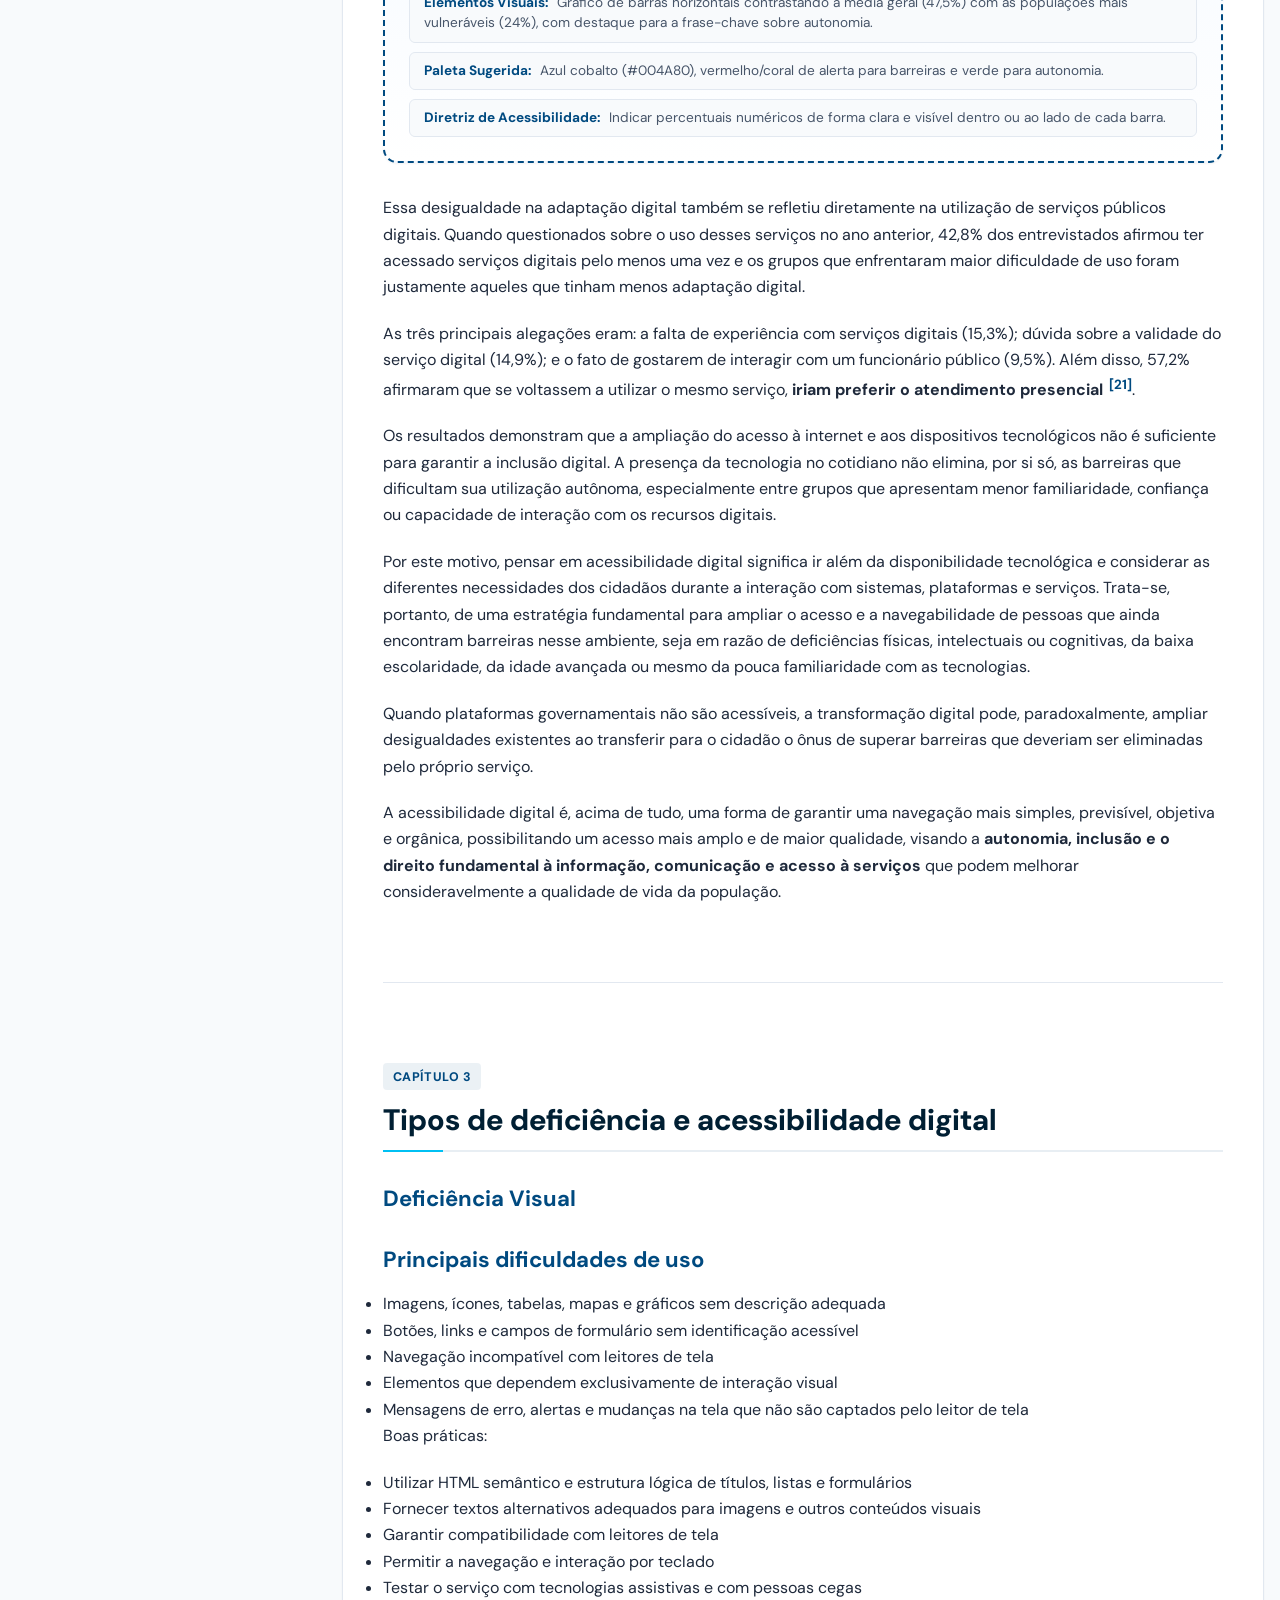
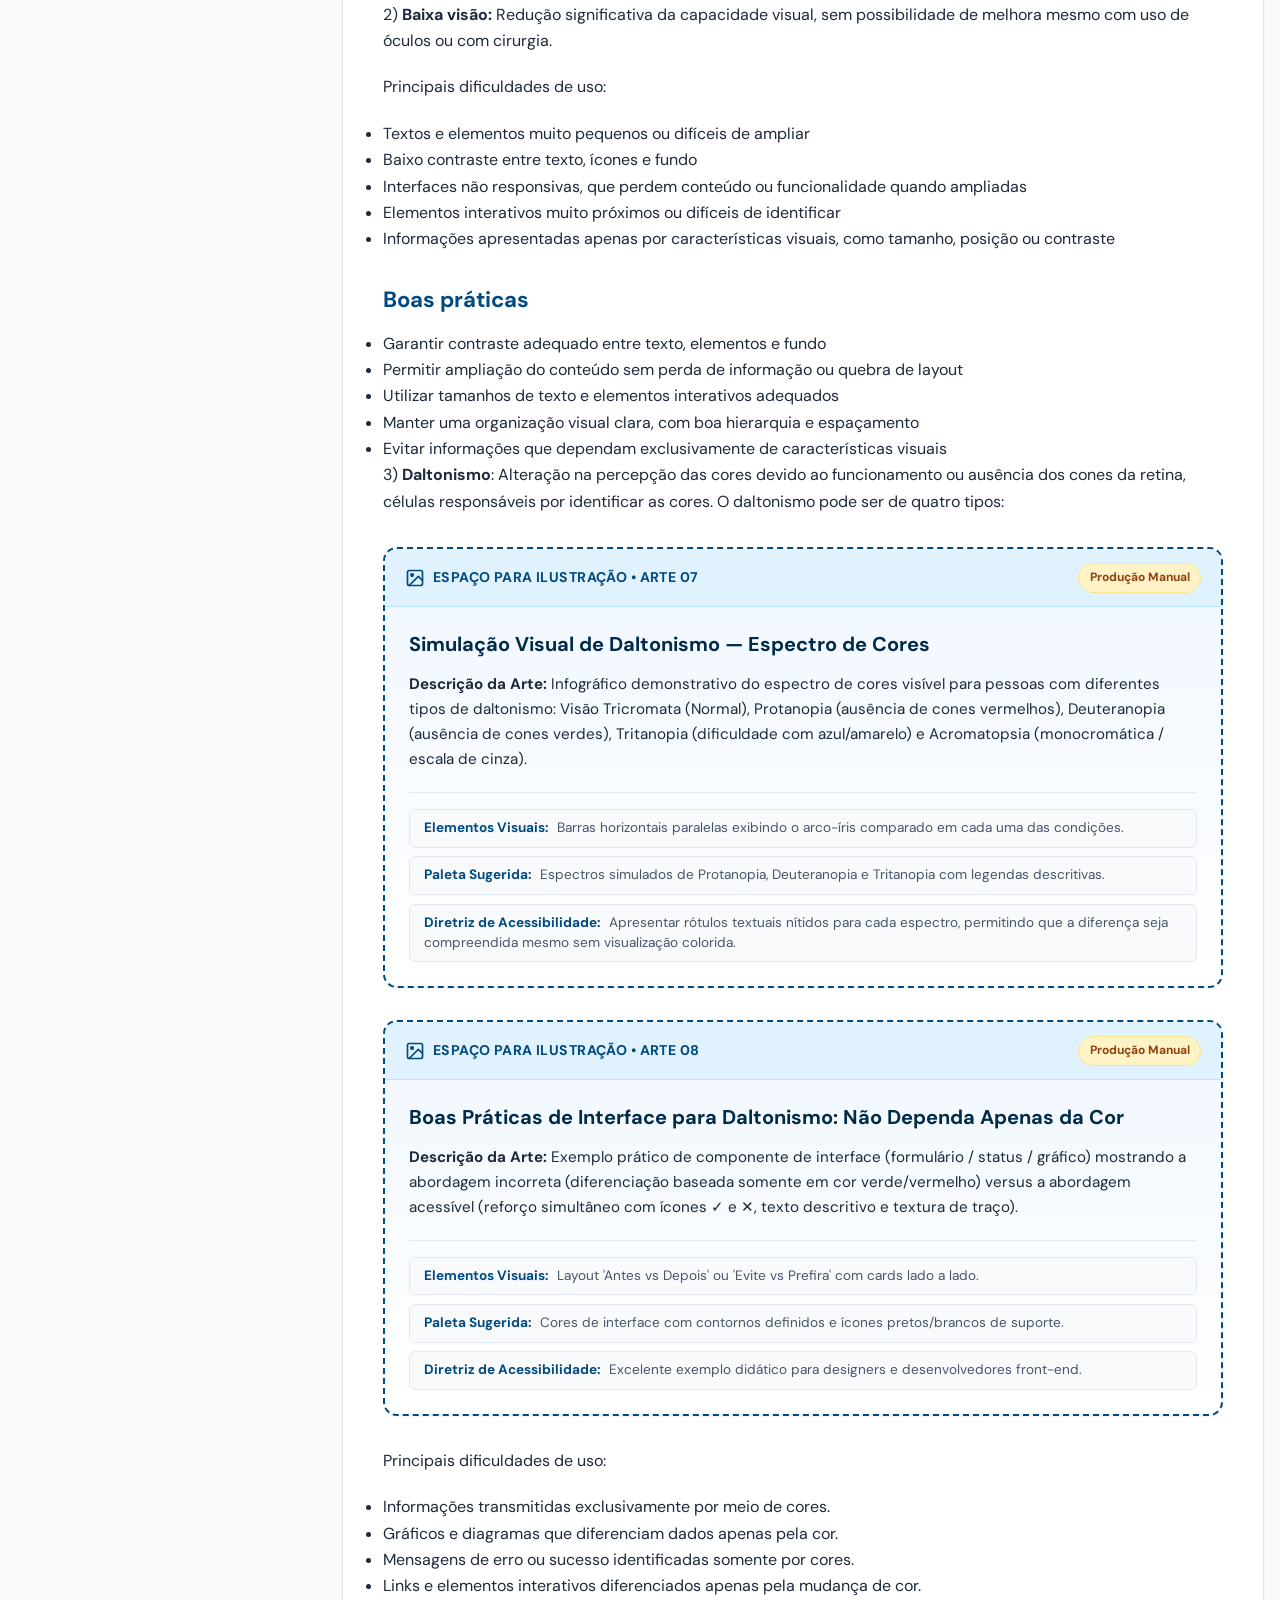
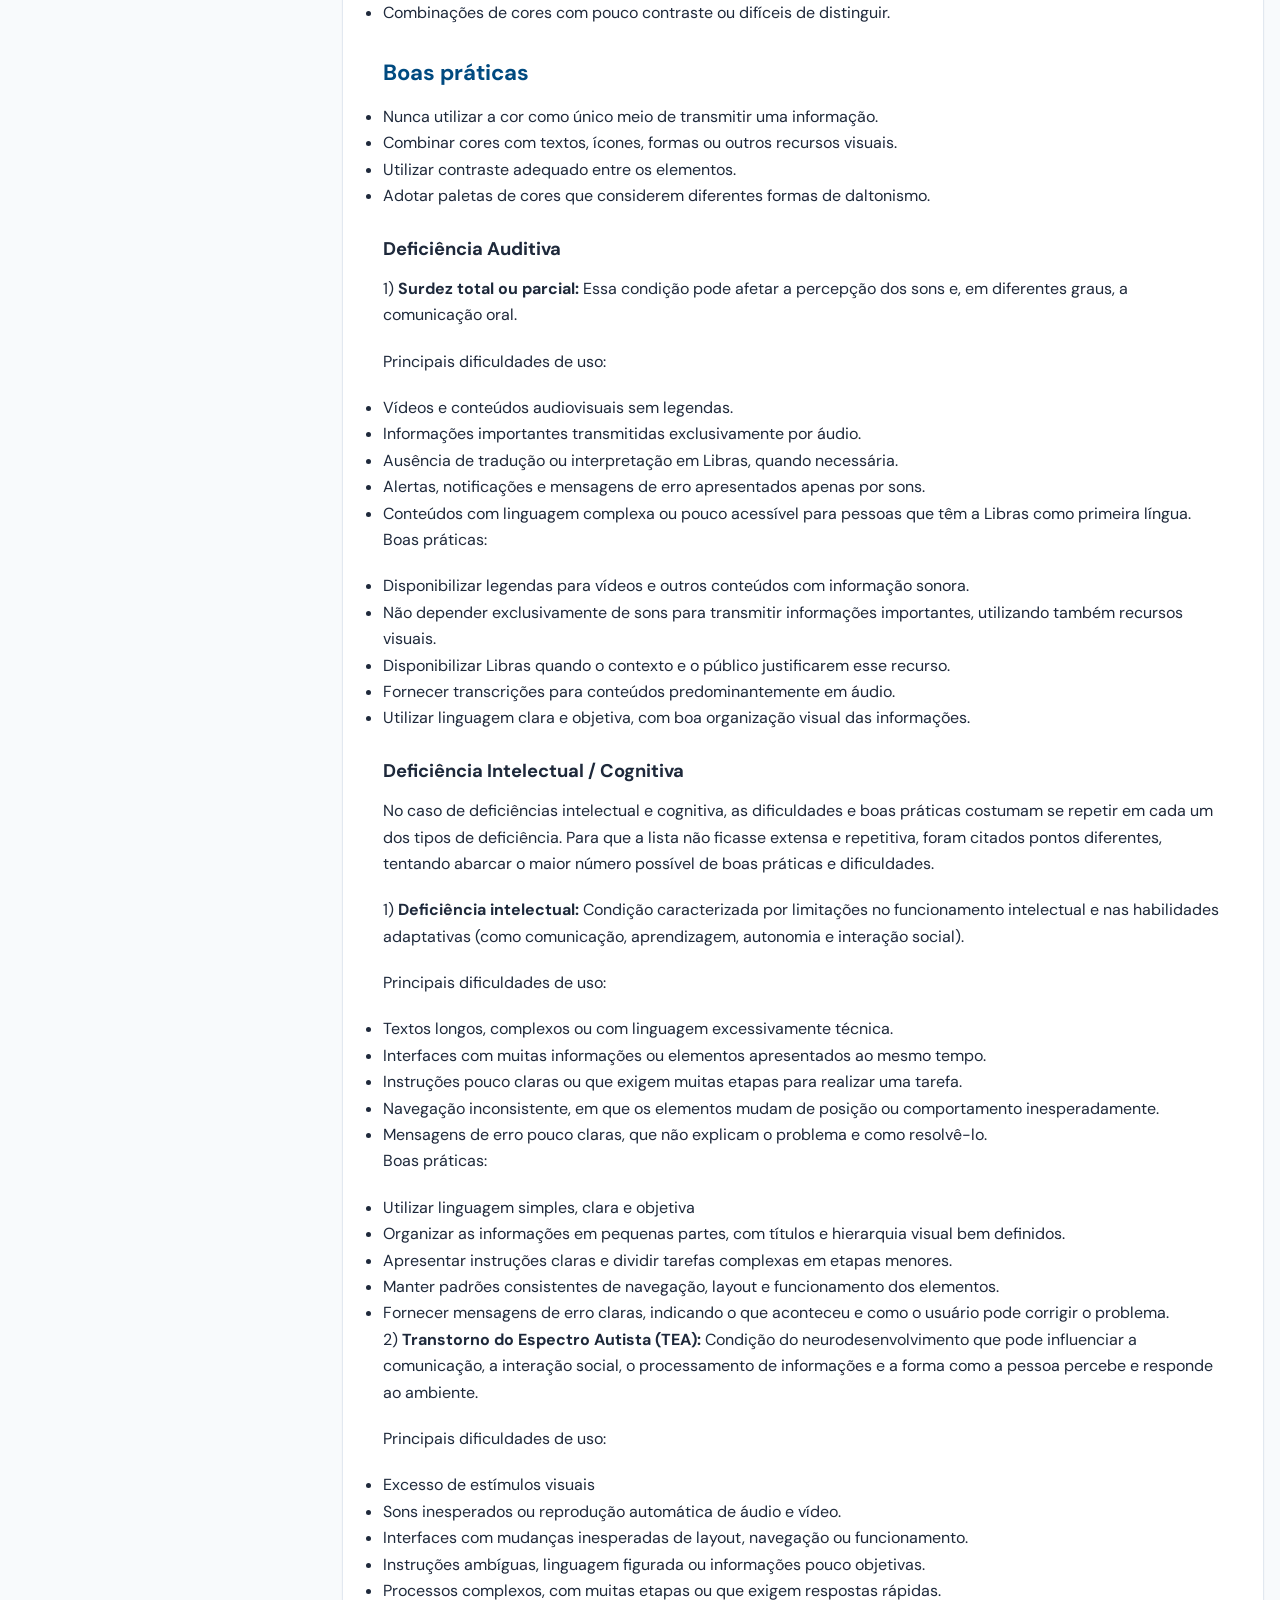
==== commit bce47bb5: "style(mascot): aumentar tamanho para 320px, ancorar na base do banner e remover animacao de flutuaca" ====
--- a/guiasite/index.html
+++ b/guiasite/index.html
@@ -93,23 +93,10 @@
       </div>
 
       <div class="header-title-wrap">
-        <div class="header-title-flex">
-          <div class="header-title-text">
-            <h1>Guia de Boas Práticas de <span class="highlight-cyan">Acessibilidade Digital</span></h1>
-            <p class="header-subtitle">
-              Diretrizes, critérios técnicos e orientações práticas para a construção e adequação de portais públicos acessíveis, autônomos e inclusivos a todos os cidadãos cariocas.
-            </p>
-          </div>
-          <div class="header-mascot-wrap">
-            <img
-              src="assets/images/Robozin.png"
-              alt="Mascote robô da Acessibilidade Digital da Prefeitura do Rio"
-              class="header-mascot-img"
-              width="140"
-              height="132"
-            />
-          </div>
-        </div>
+        <h1>Guia de Boas Práticas de <span class="highlight-cyan">Acessibilidade Digital</span></h1>
+        <p class="header-subtitle">
+          Diretrizes, critérios técnicos e orientações práticas para a construção e adequação de portais públicos acessíveis, autônomos e inclusivos a todos os cidadãos cariocas.
+        </p>
       </div>
 
       <!-- BARRA DE PESQUISA COM SUGESTÕES EM TEMPO REAL (AUTOCOMPLETE) -->
@@ -153,6 +140,17 @@
         <!-- Anunciador acessível para leitores de tela -->
         <div id="search-live-announcer" class="sr-only" aria-live="polite" aria-atomic="true"></div>
       </section>
+
+      <!-- MASCOTE ROBOZINHO EMERGINDO DA BASE DO BANNER -->
+      <div class="header-mascot-wrap" aria-hidden="true">
+        <img
+          src="assets/images/Robozin.png"
+          alt=""
+          class="header-mascot-img"
+          width="330"
+          height="312"
+        />
+      </div>
     </div>
   </header>
 
--- a/guiasite/css/style.css
+++ b/guiasite/css/style.css
@@ -837,11 +837,12 @@
 .site-header {
   background: linear-gradient(135deg, var(--rio-blue-darkest) 0%, var(--rio-blue-dark) 55%, var(--rio-blue-primary) 100%);
   color: #FFFFFF;
-  padding: 2.25rem 1rem 2.75rem;
+  padding: 2.25rem 1rem 0; /* Base zerada para ancoragem precisa do mascote */
   position: relative;
   z-index: 1000; /* Garante que o dropdown de pesquisa fique acima da toolbar e do sumário */
   overflow: visible; /* Impede que o dropdown seja recortado */
   box-shadow: var(--shadow-md);
+  border-bottom: 4px solid var(--rio-cyan-vivid);
 }
 
 .site-header::after {
@@ -861,6 +862,7 @@
   margin: 0 auto;
   position: relative;
   z-index: 2;
+  padding-bottom: 2.75rem; /* Mantém o espaçamento inferior dos conteúdos */
 }
 
 .header-brand {
@@ -913,69 +915,82 @@
   margin-bottom: 2rem;
 }
 
-/* --- MASCOTE ROBOZINHO NO CABEÇALHO --- */
-.header-title-flex {
-  display: flex;
-  align-items: center;
-  justify-content: space-between;
-  gap: 2rem;
-  margin-bottom: 1.5rem;
-}
-
-.header-title-text {
-  flex: 1;
-}
-
-.header-title-text .header-subtitle {
-  margin-bottom: 0;
-}
-
+/* --- MASCOTE ROBOZINHO NA BASE DO BANNER (ESTÁTICO E EMERGINDO DA BORDA) --- */
 .header-mascot-wrap {
-  flex-shrink: 0;
-  display: flex;
-  align-items: center;
-  justify-content: center;
+  position: absolute;
+  right: 1.5rem;
+  bottom: 0;
+  z-index: 5;
+  line-height: 0;
+  pointer-events: none; /* Não obstrui cliques ou foco na barra de pesquisa */
 }
 
 .header-mascot-img {
-  width: 140px;
+  width: 320px;
   height: auto;
-  max-width: 100%;
-  filter: drop-shadow(0 10px 20px rgba(0, 0, 0, 0.35));
-  transition: transform var(--transition-base);
-  animation: mascotFloat 4s ease-in-out infinite alternate;
-}
-
-@keyframes mascotFloat {
-  0% {
-    transform: translateY(0);
-  }
-  100% {
-    transform: translateY(-8px);
-  }
-}
-
-@media (prefers-reduced-motion: reduce) {
+  max-width: 32vw;
+  display: block;
+  filter: drop-shadow(0 -4px 18px rgba(0, 0, 0, 0.45));
+  animation: none !important; /* Totalmente estático / sem flutuação conforme solicitado */
+  transform: translateY(2px); /* Encaixe rente na borda inferior do banner */
+}
+
+@media (max-width: 1200px) {
   .header-mascot-img {
-    animation: none;
+    width: 270px;
+  }
+  .header-title-wrap {
+    max-width: calc(100% - 280px);
+  }
+  .search-section {
+    max-width: calc(100% - 280px);
+  }
+}
+
+@media (max-width: 992px) {
+  .header-mascot-img {
+    width: 220px;
+    right: 0.5rem;
+  }
+  .header-title-wrap {
+    max-width: calc(100% - 230px);
+  }
+  .search-section {
+    max-width: calc(100% - 230px);
   }
 }
 
 @media (max-width: 768px) {
-  .header-title-flex {
-    flex-direction: column-reverse;
-    align-items: flex-start;
-    gap: 1.25rem;
-    margin-bottom: 1rem;
+  .site-header {
+    padding: 1.5rem 1rem 0;
+  }
+  .header-container {
+    padding-bottom: 2rem;
+  }
+  .header-title-wrap {
+    max-width: 100%;
+  }
+  .search-section {
+    max-width: 100%;
+    position: relative;
+    z-index: 10;
+  }
+  .header-mascot-wrap {
+    right: 0;
+    bottom: 0;
+    z-index: 2;
   }
   .header-mascot-img {
-    width: 100px;
+    width: 135px;
+    max-width: 38vw;
+    filter: drop-shadow(0 -2px 10px rgba(0, 0, 0, 0.4));
   }
 }
 
 @media (max-width: 480px) {
   .header-mascot-img {
-    width: 80px;
+    width: 110px;
+    max-width: 34vw;
   }
 }
 
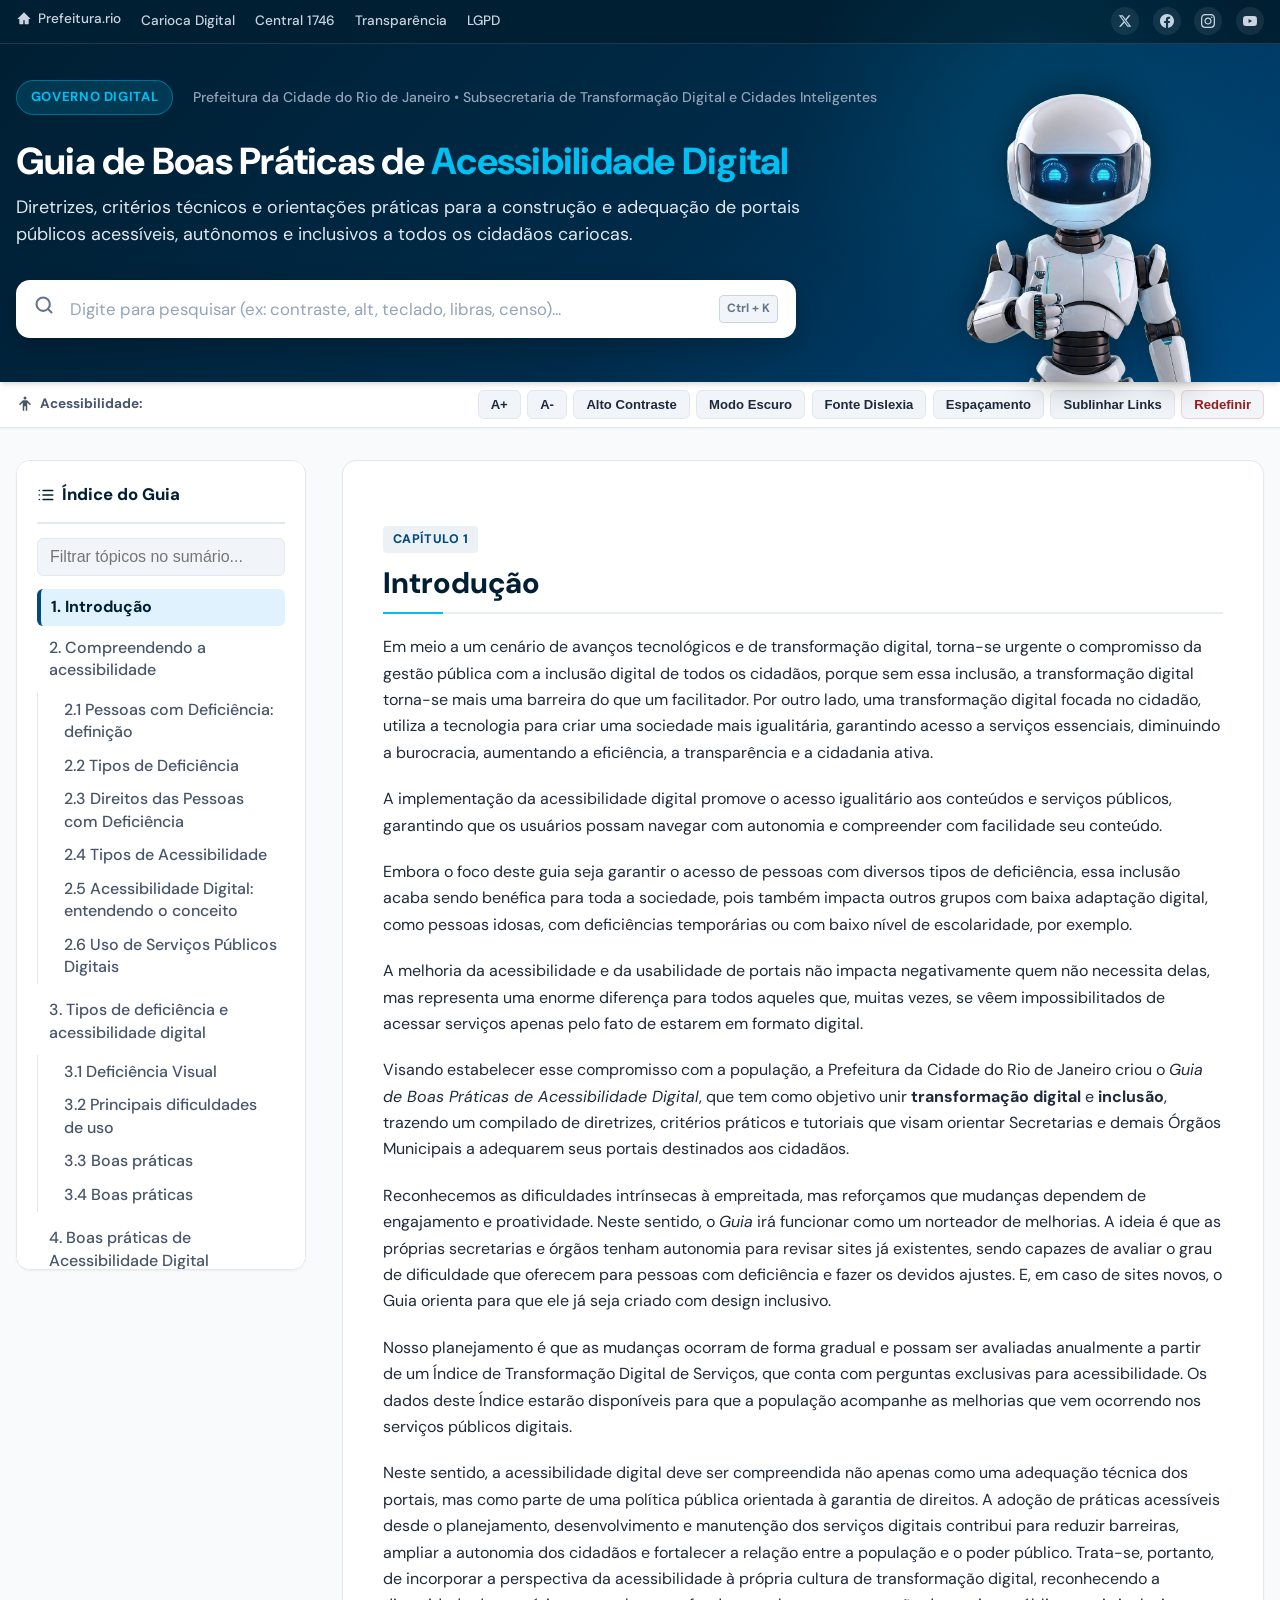
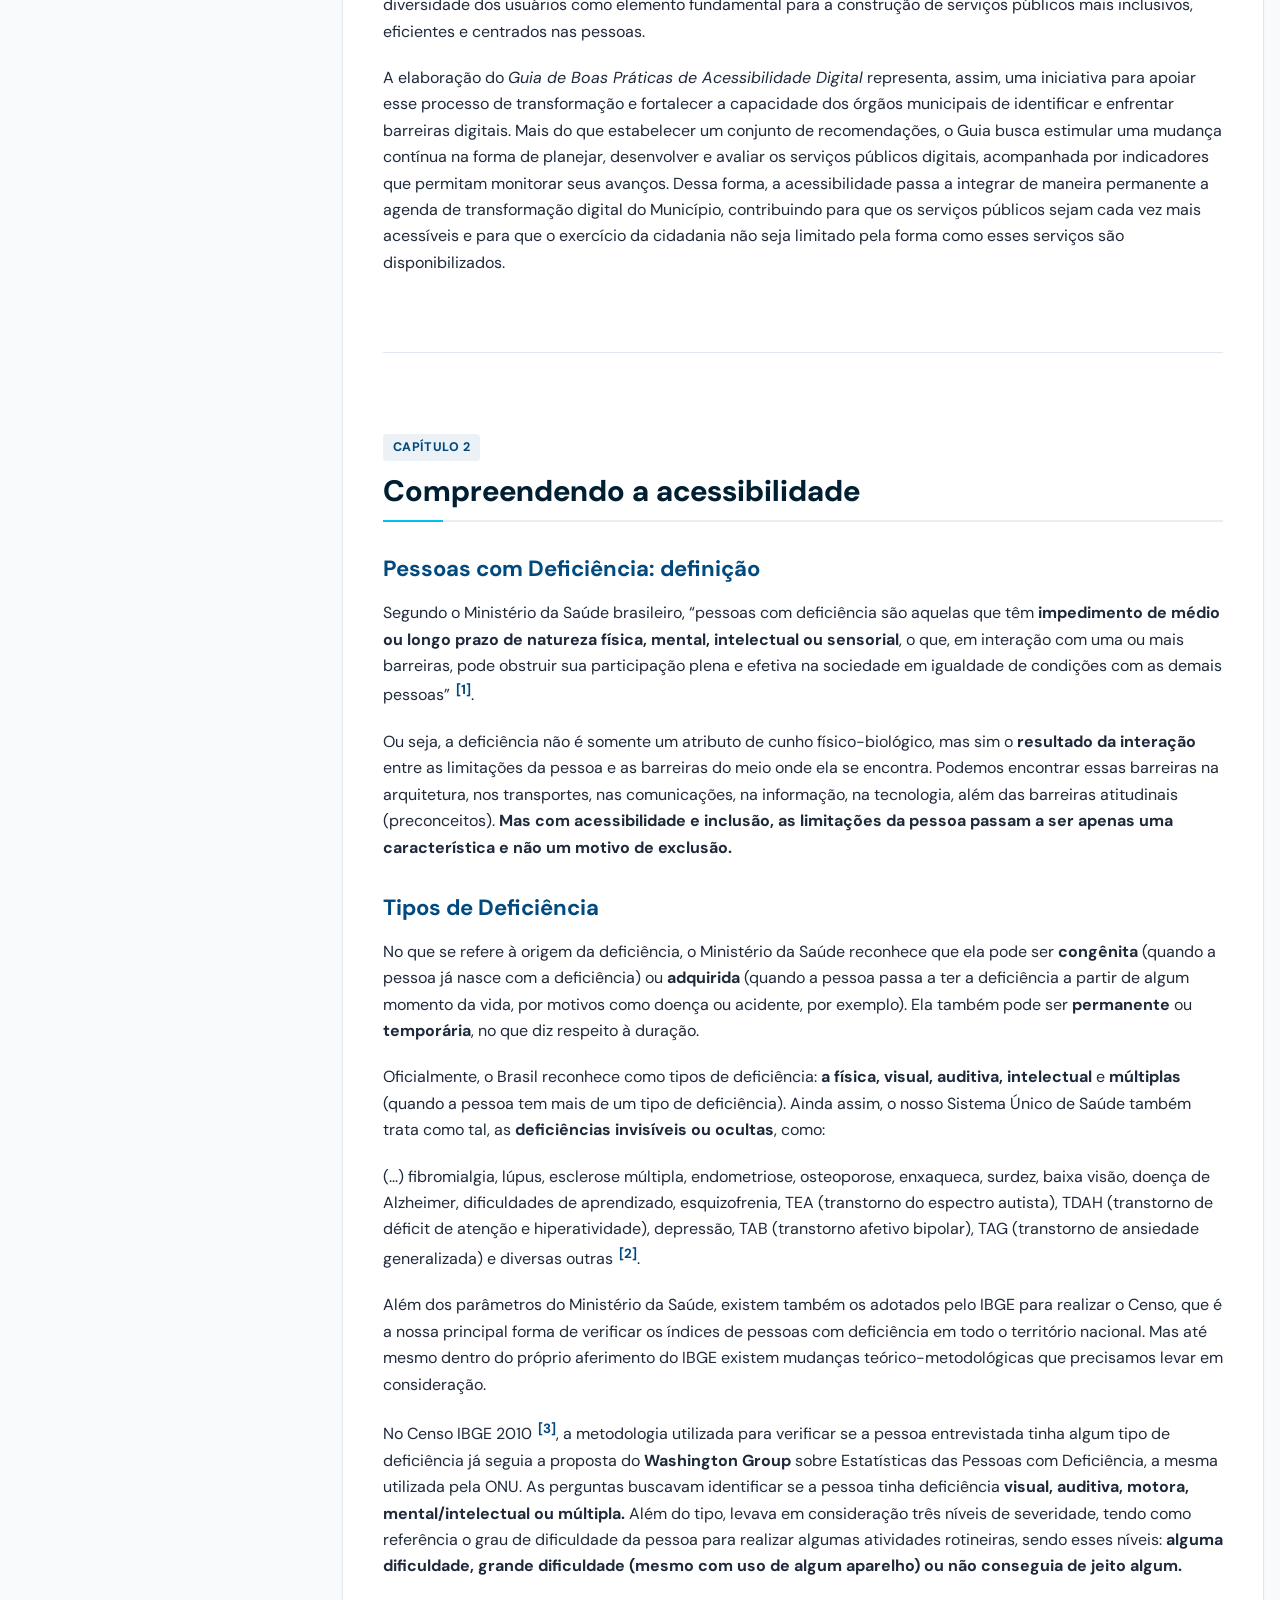
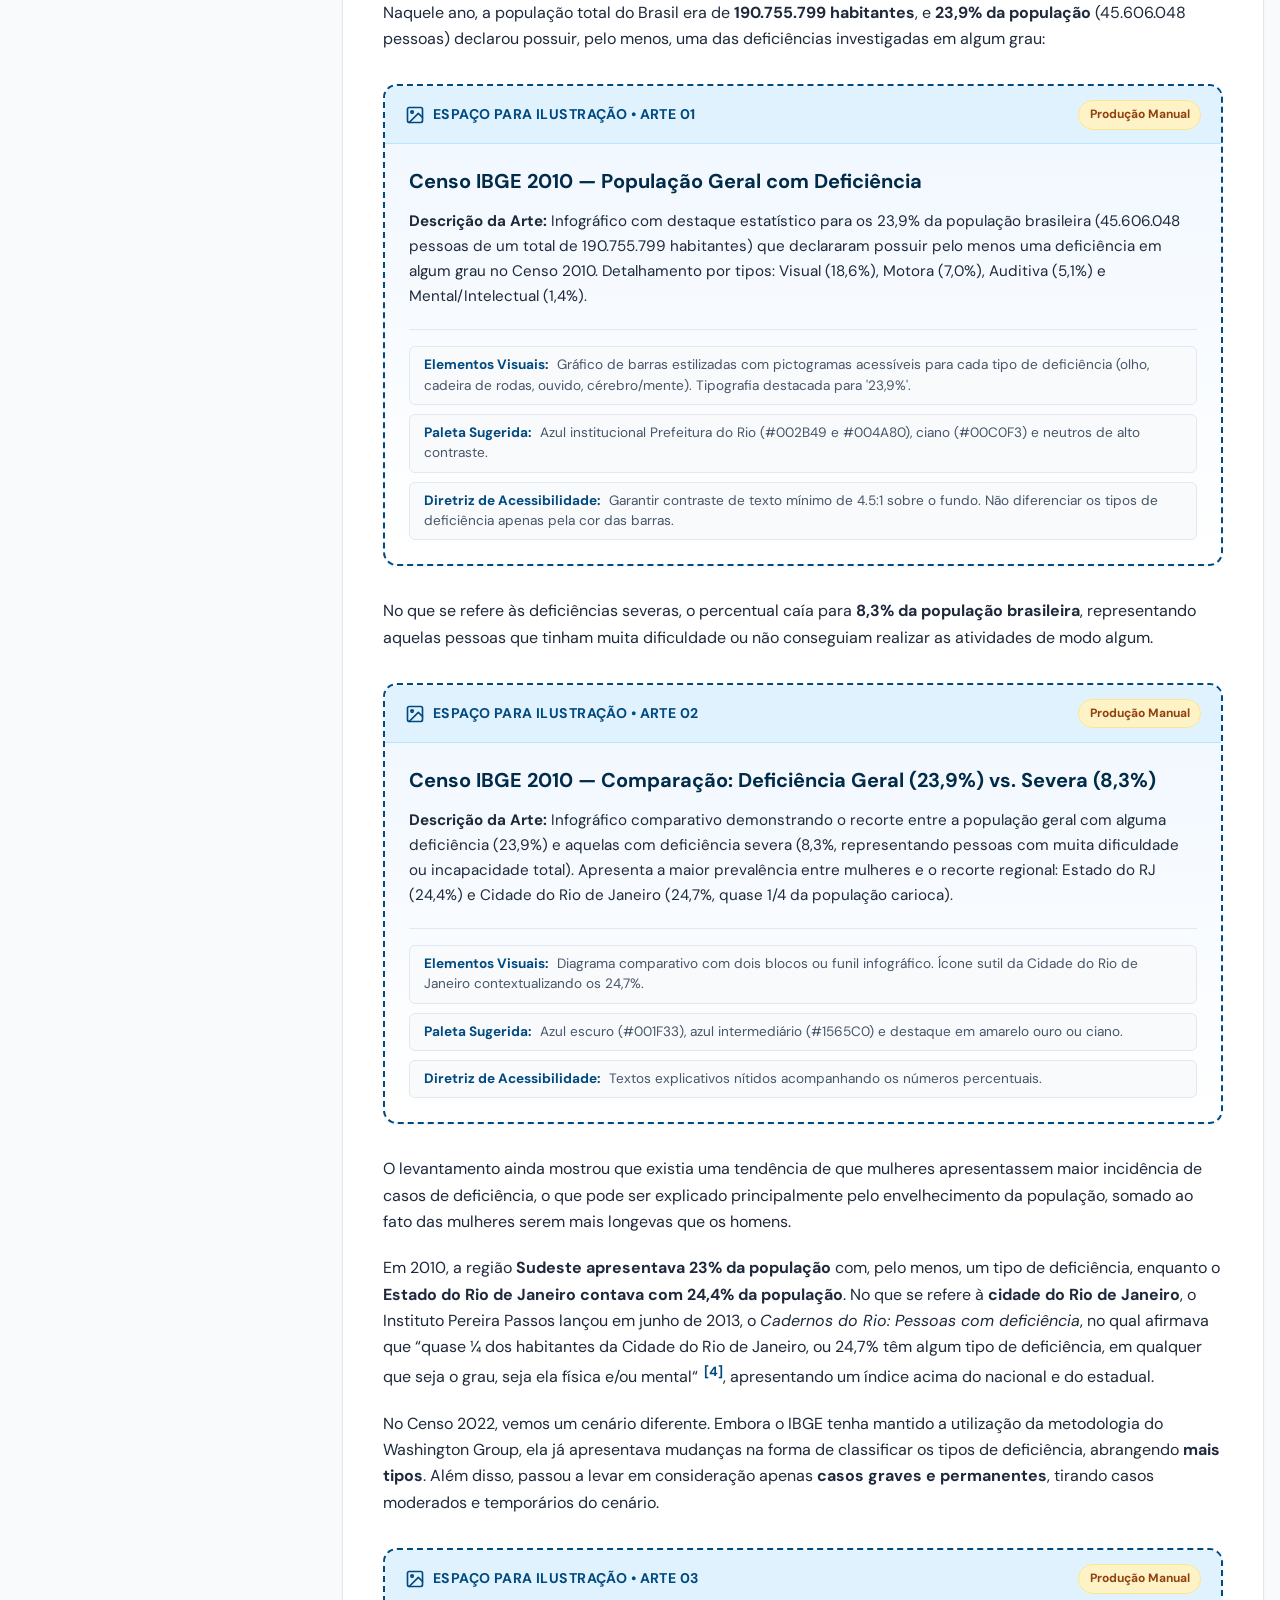
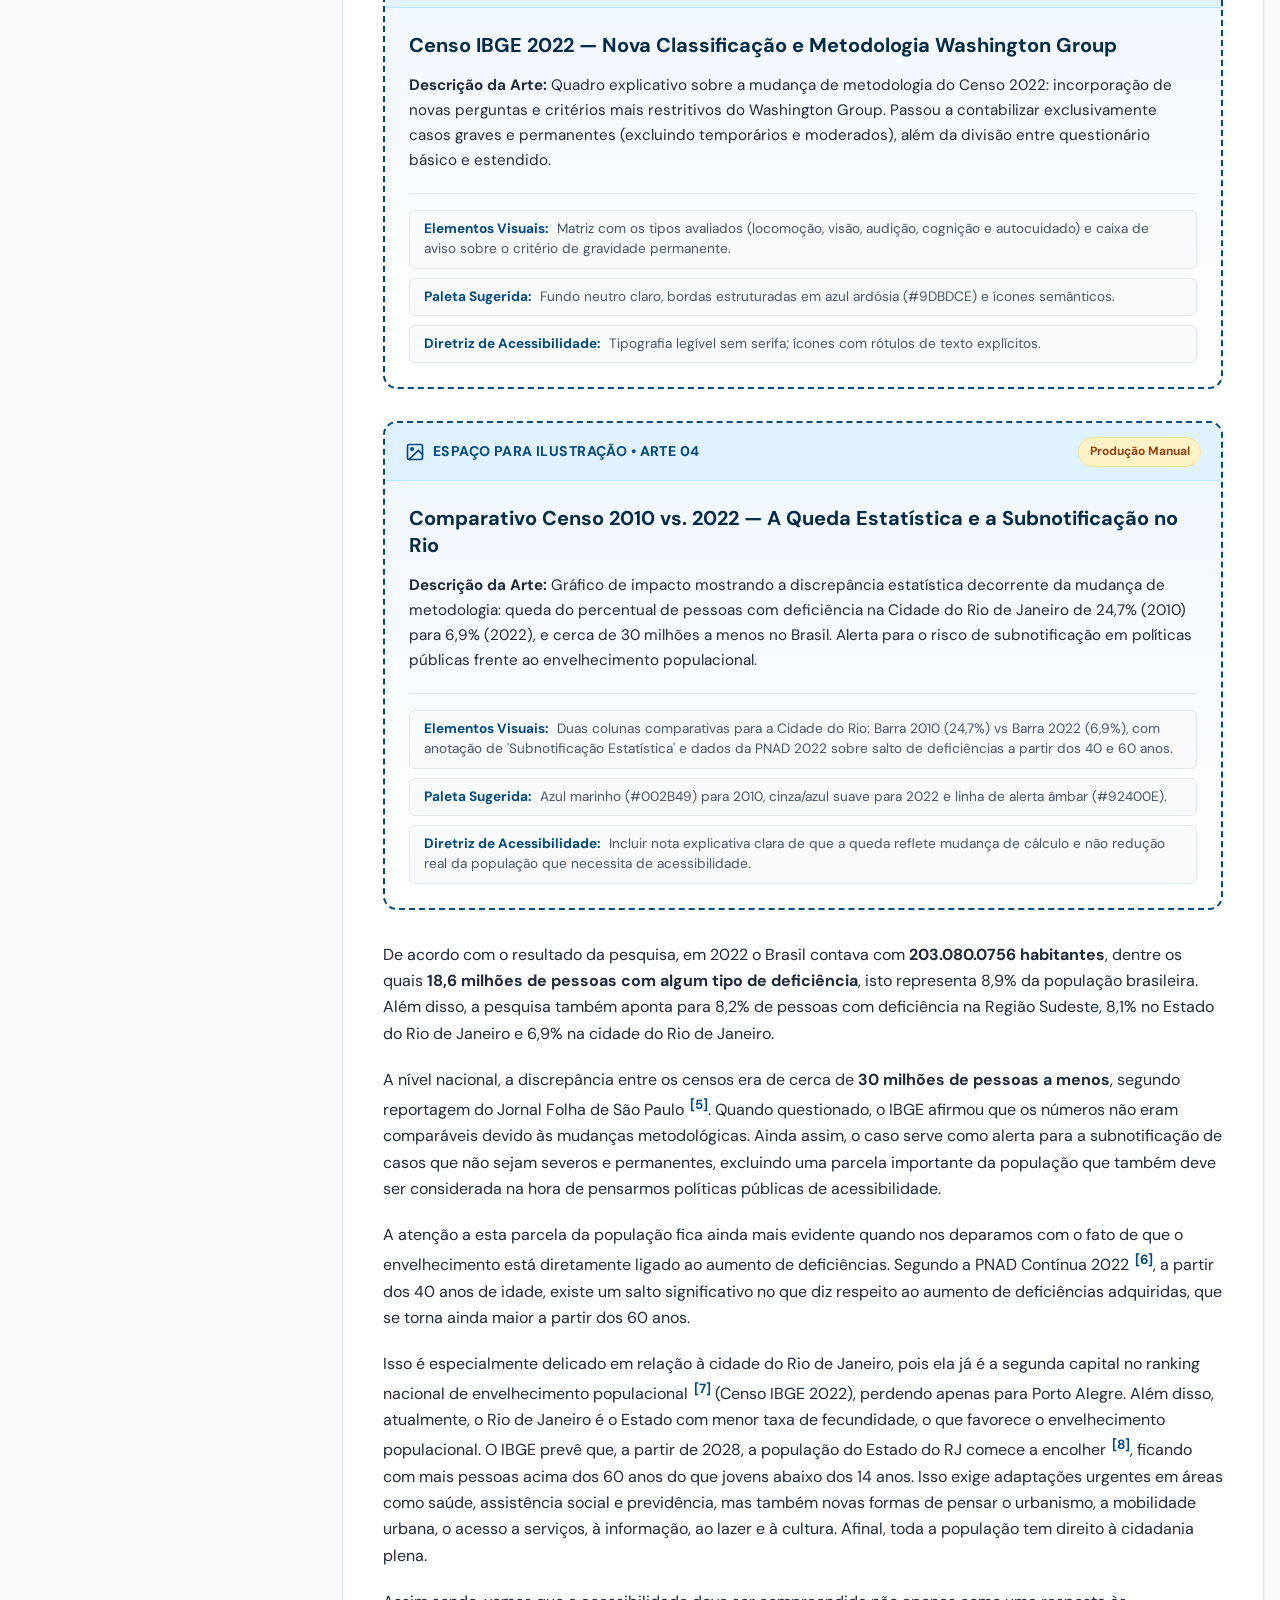
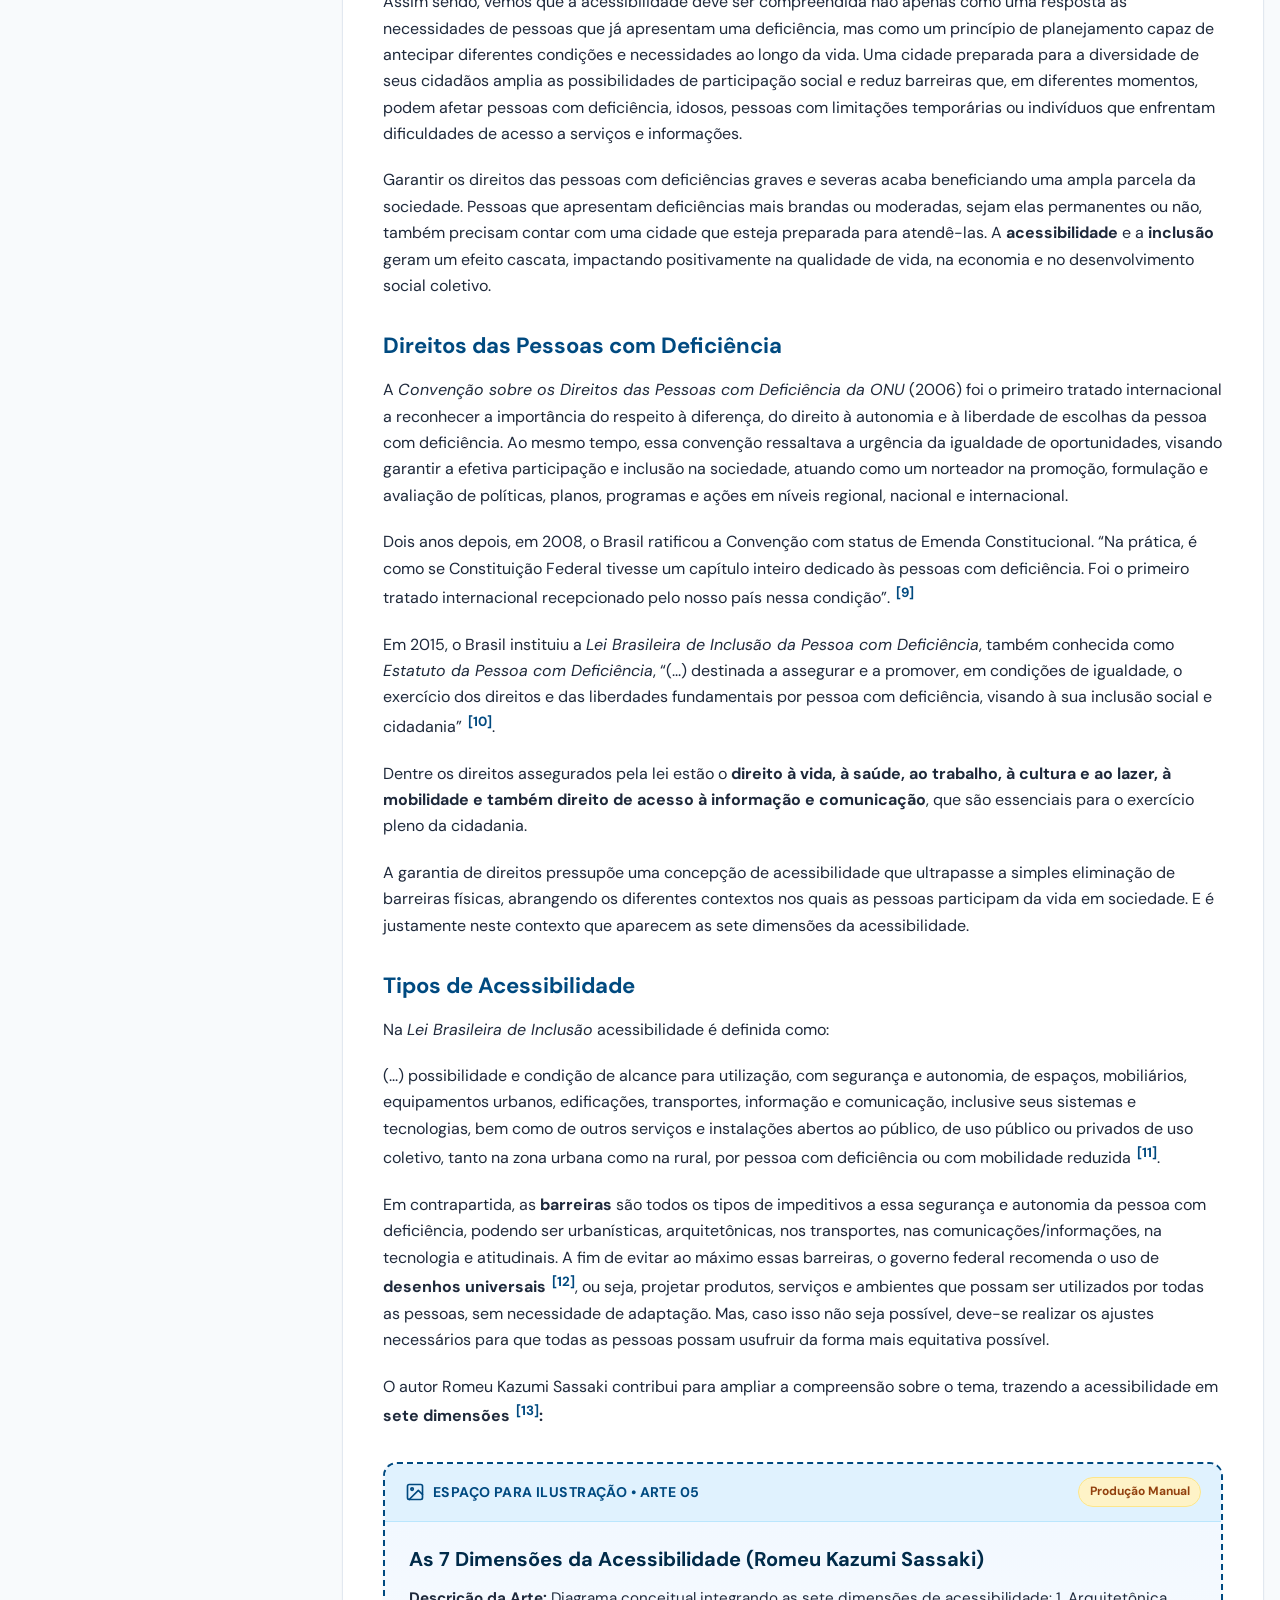
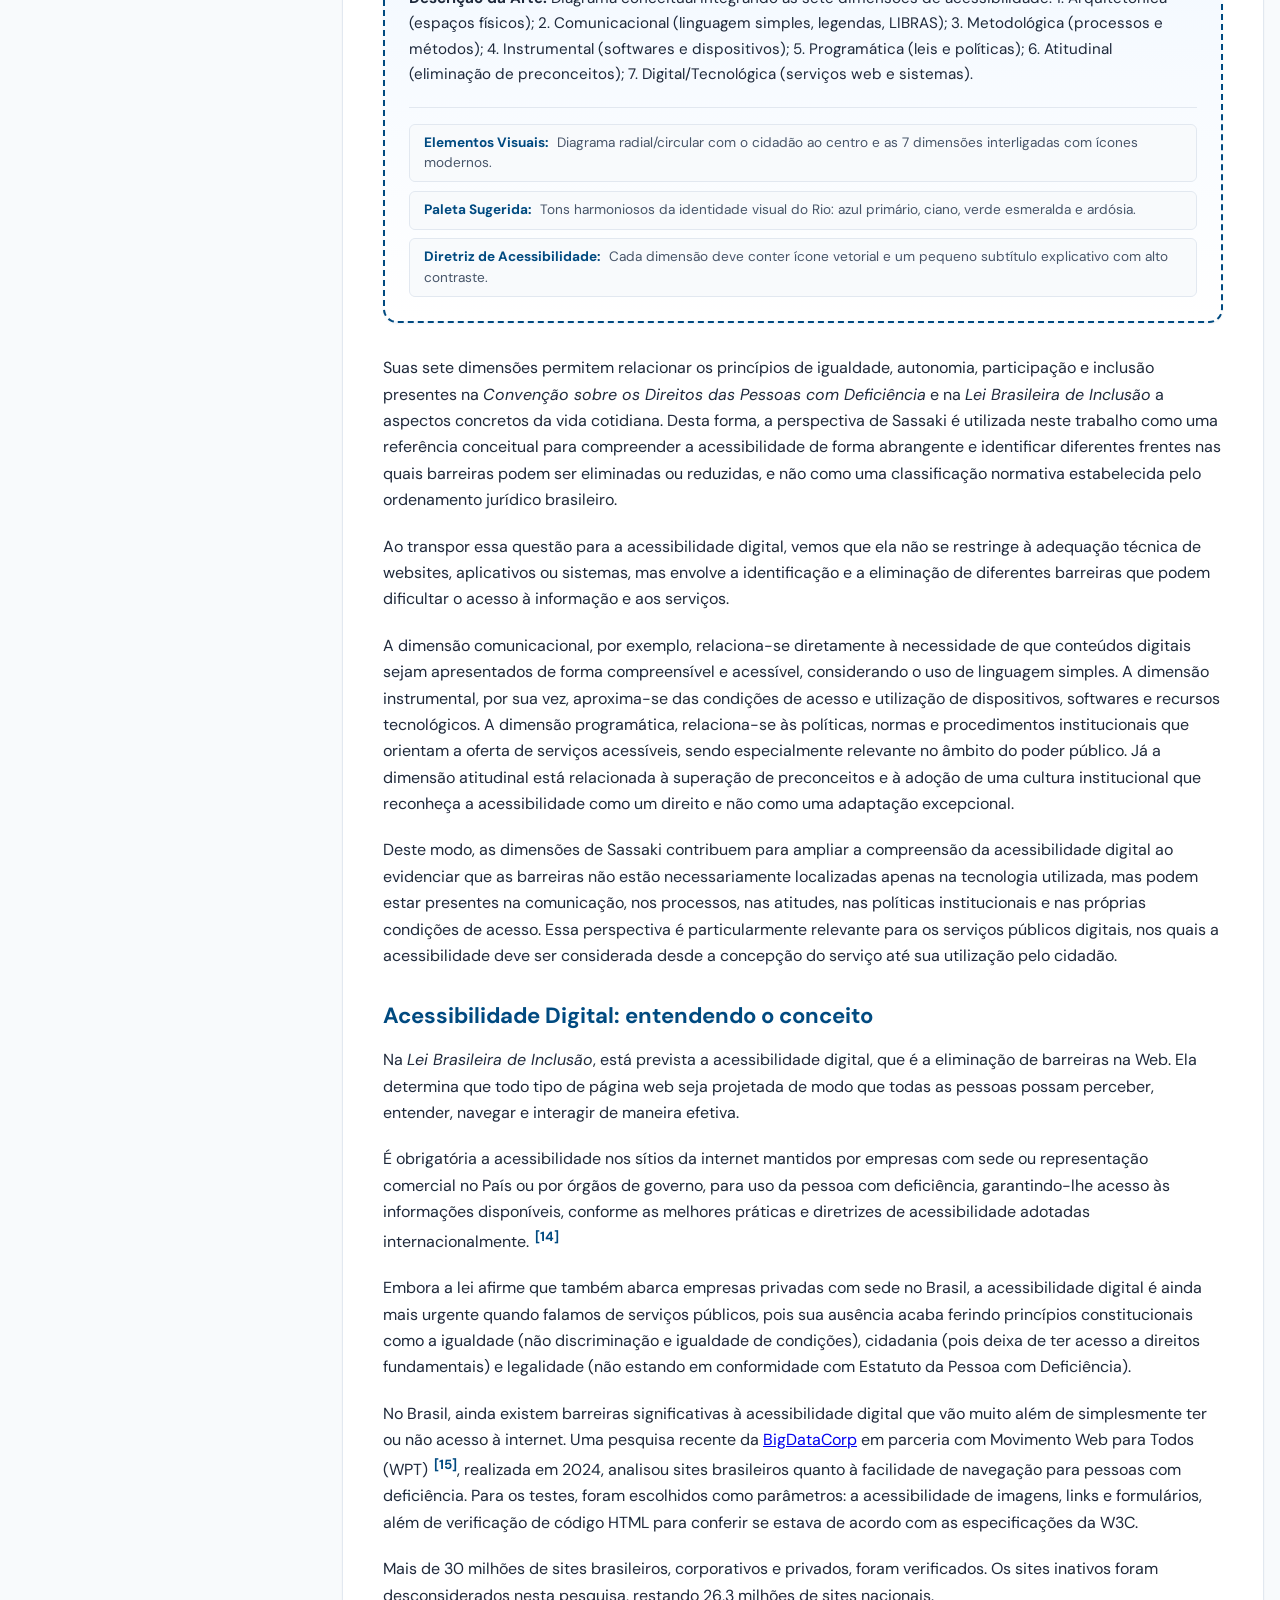
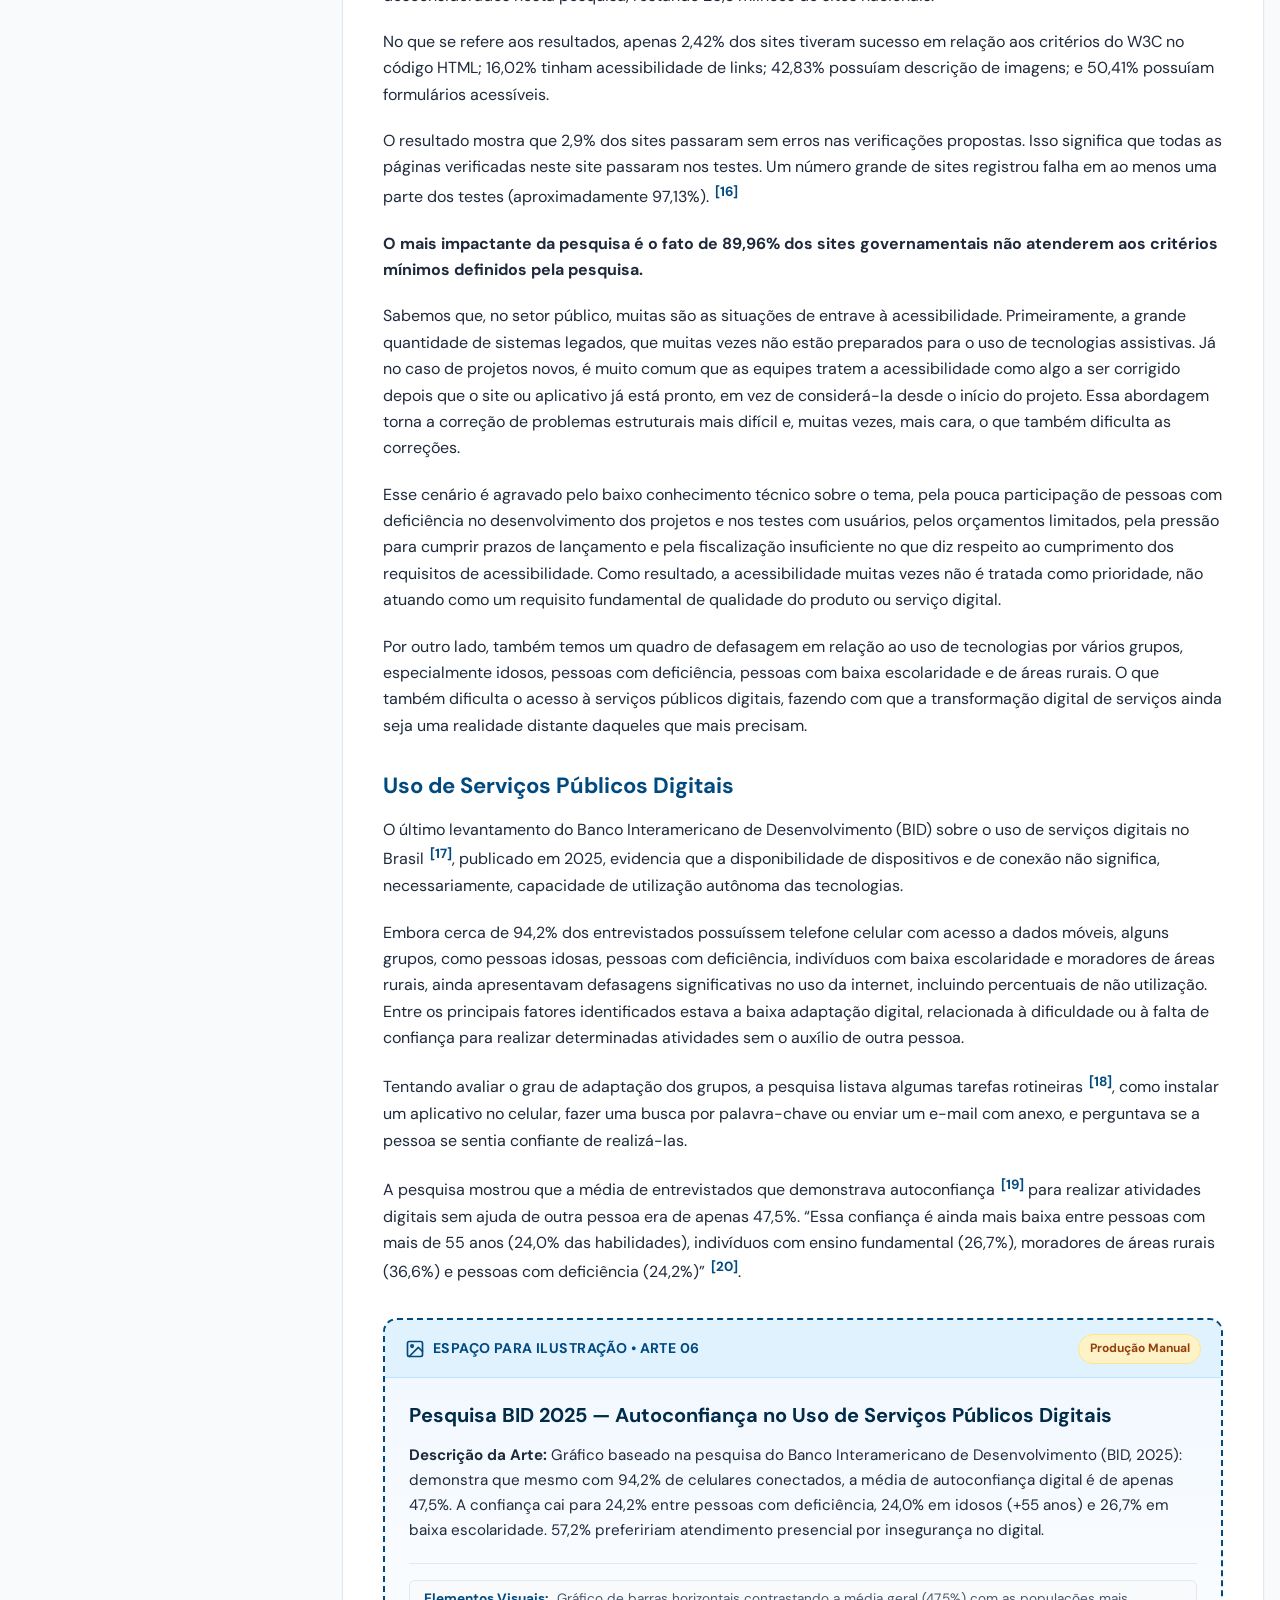
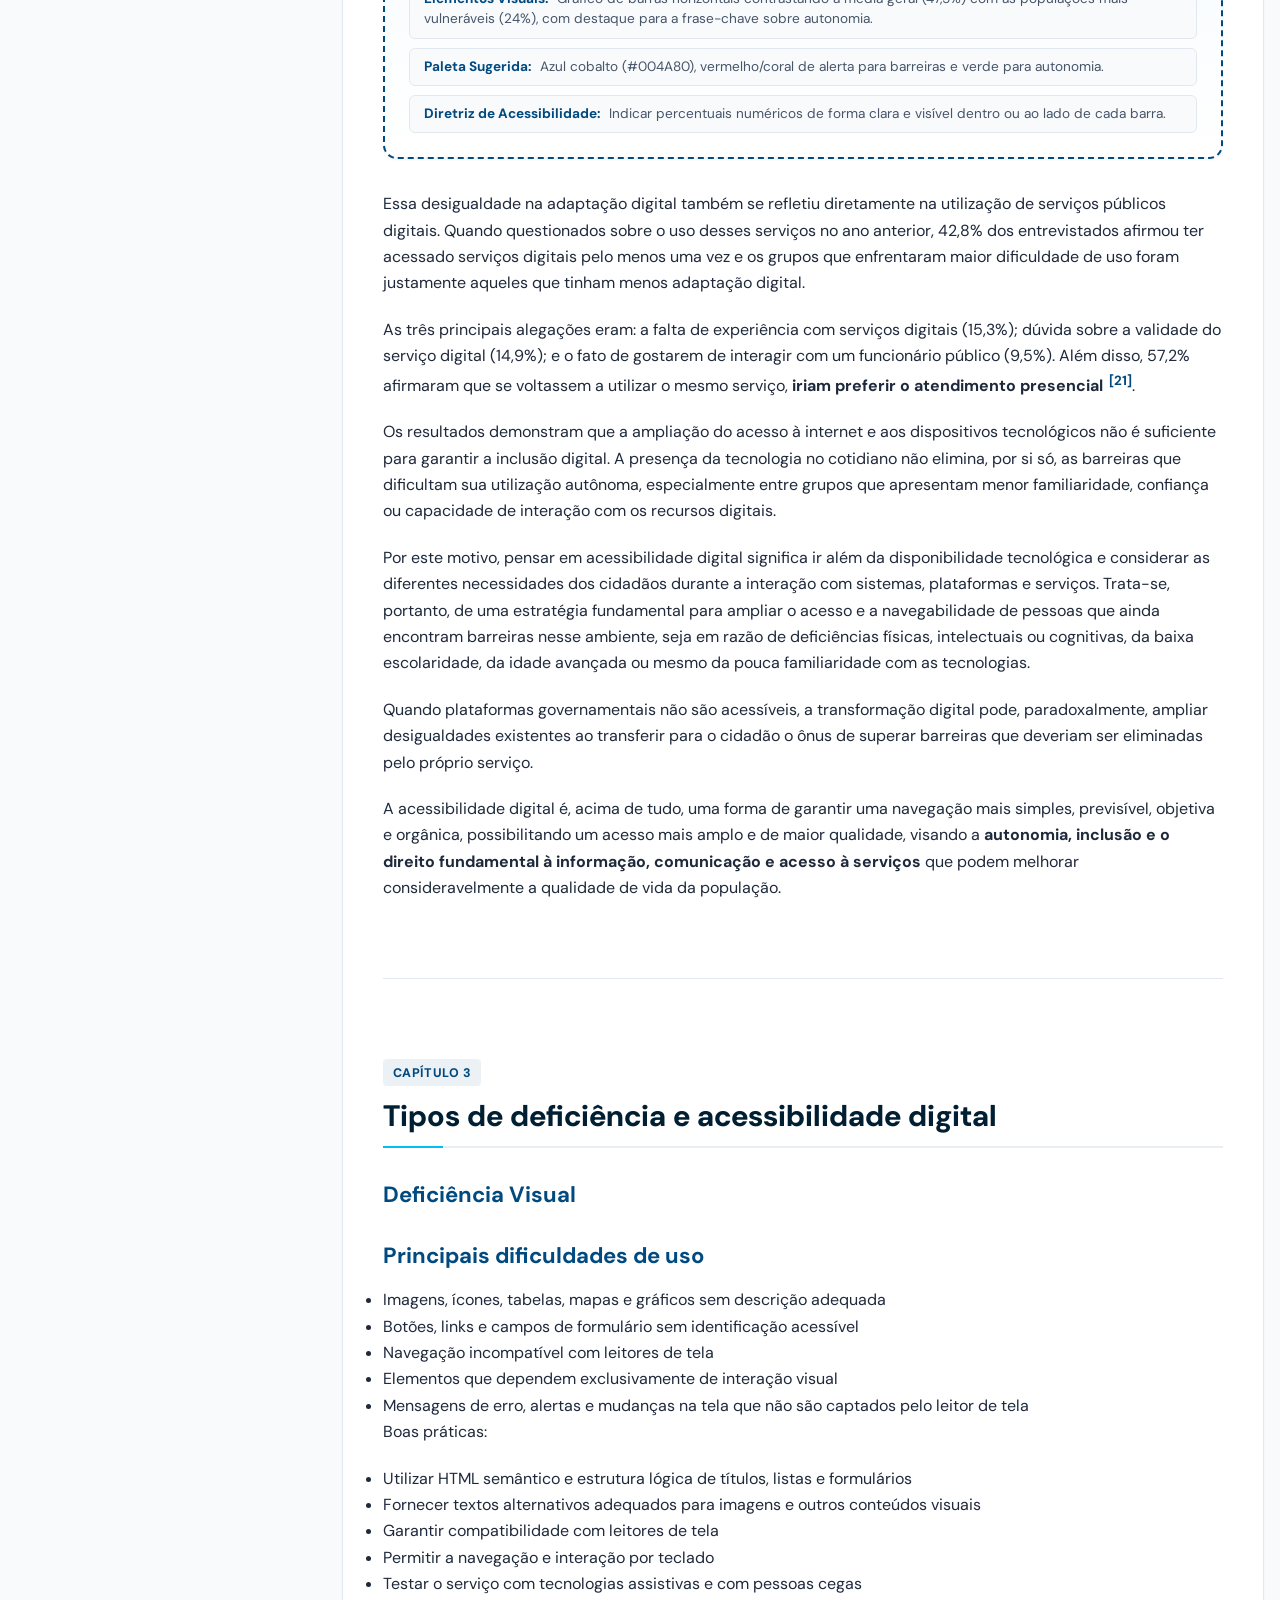
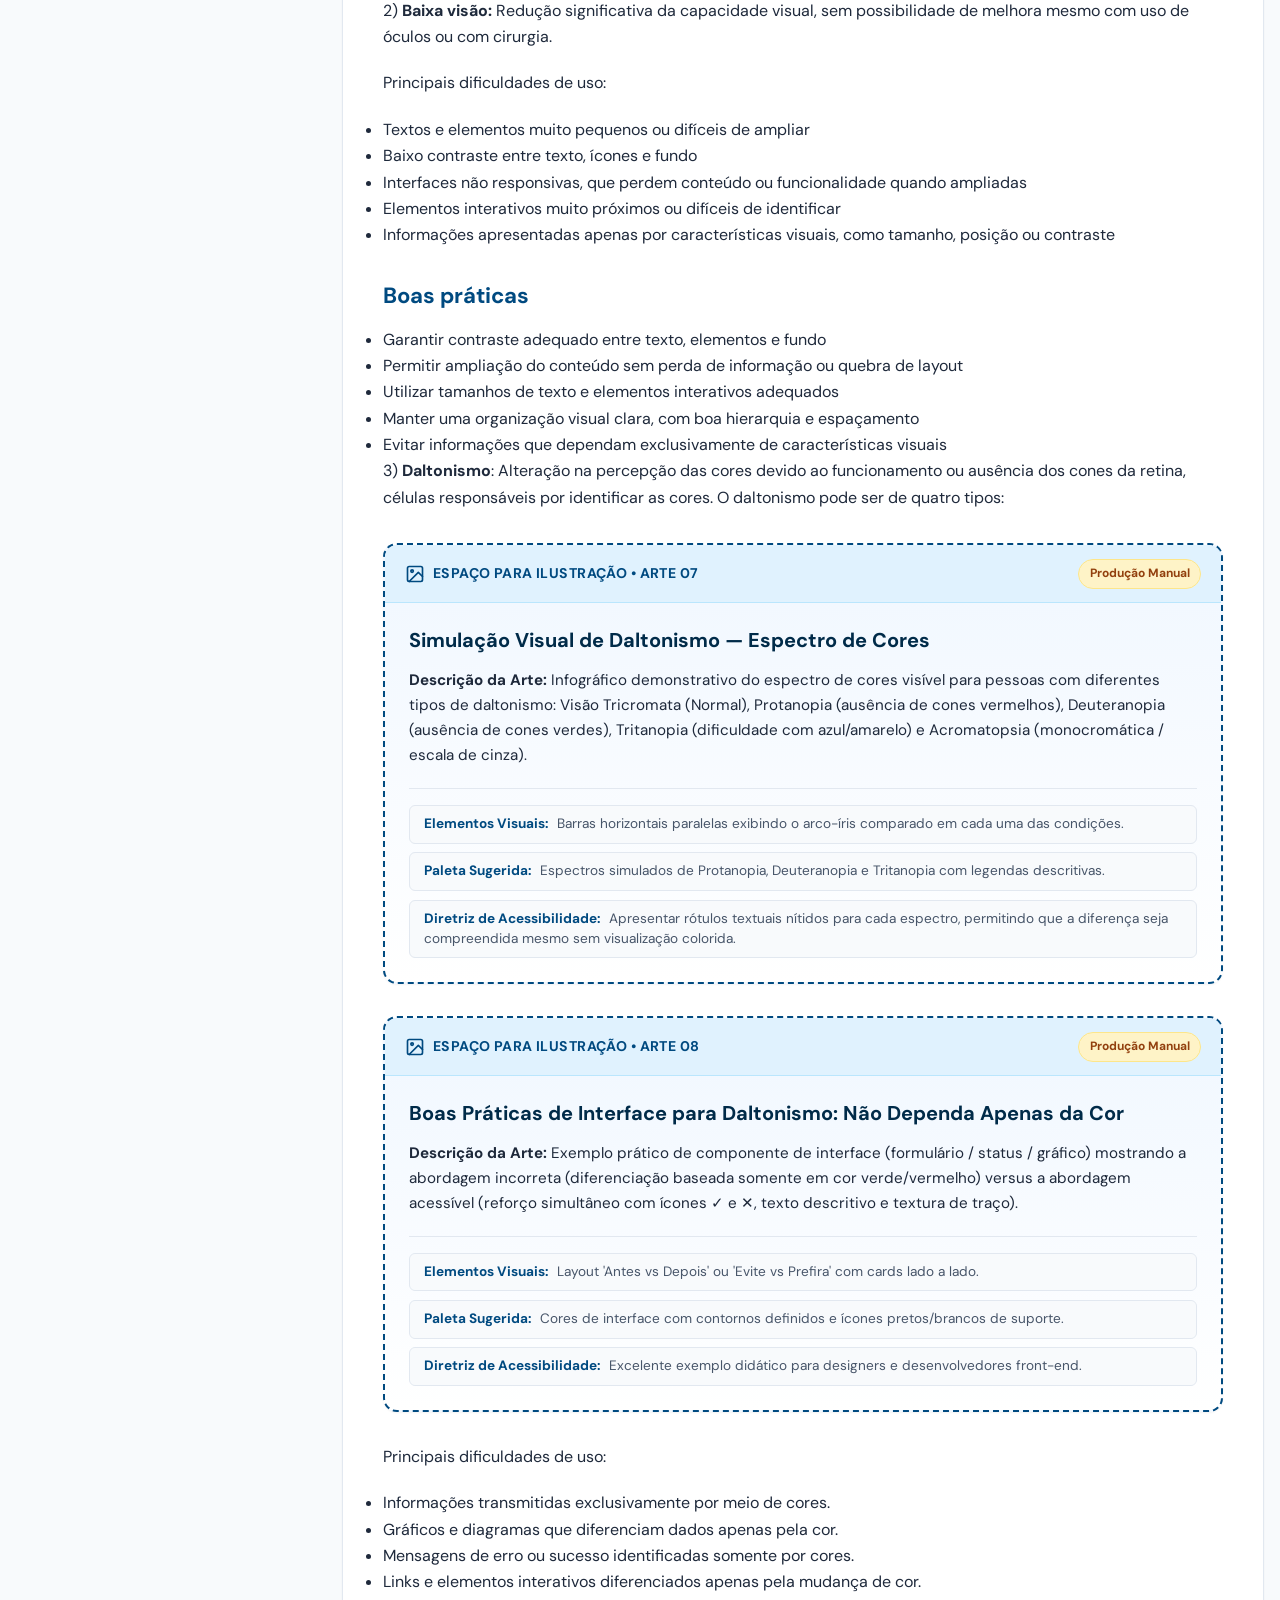
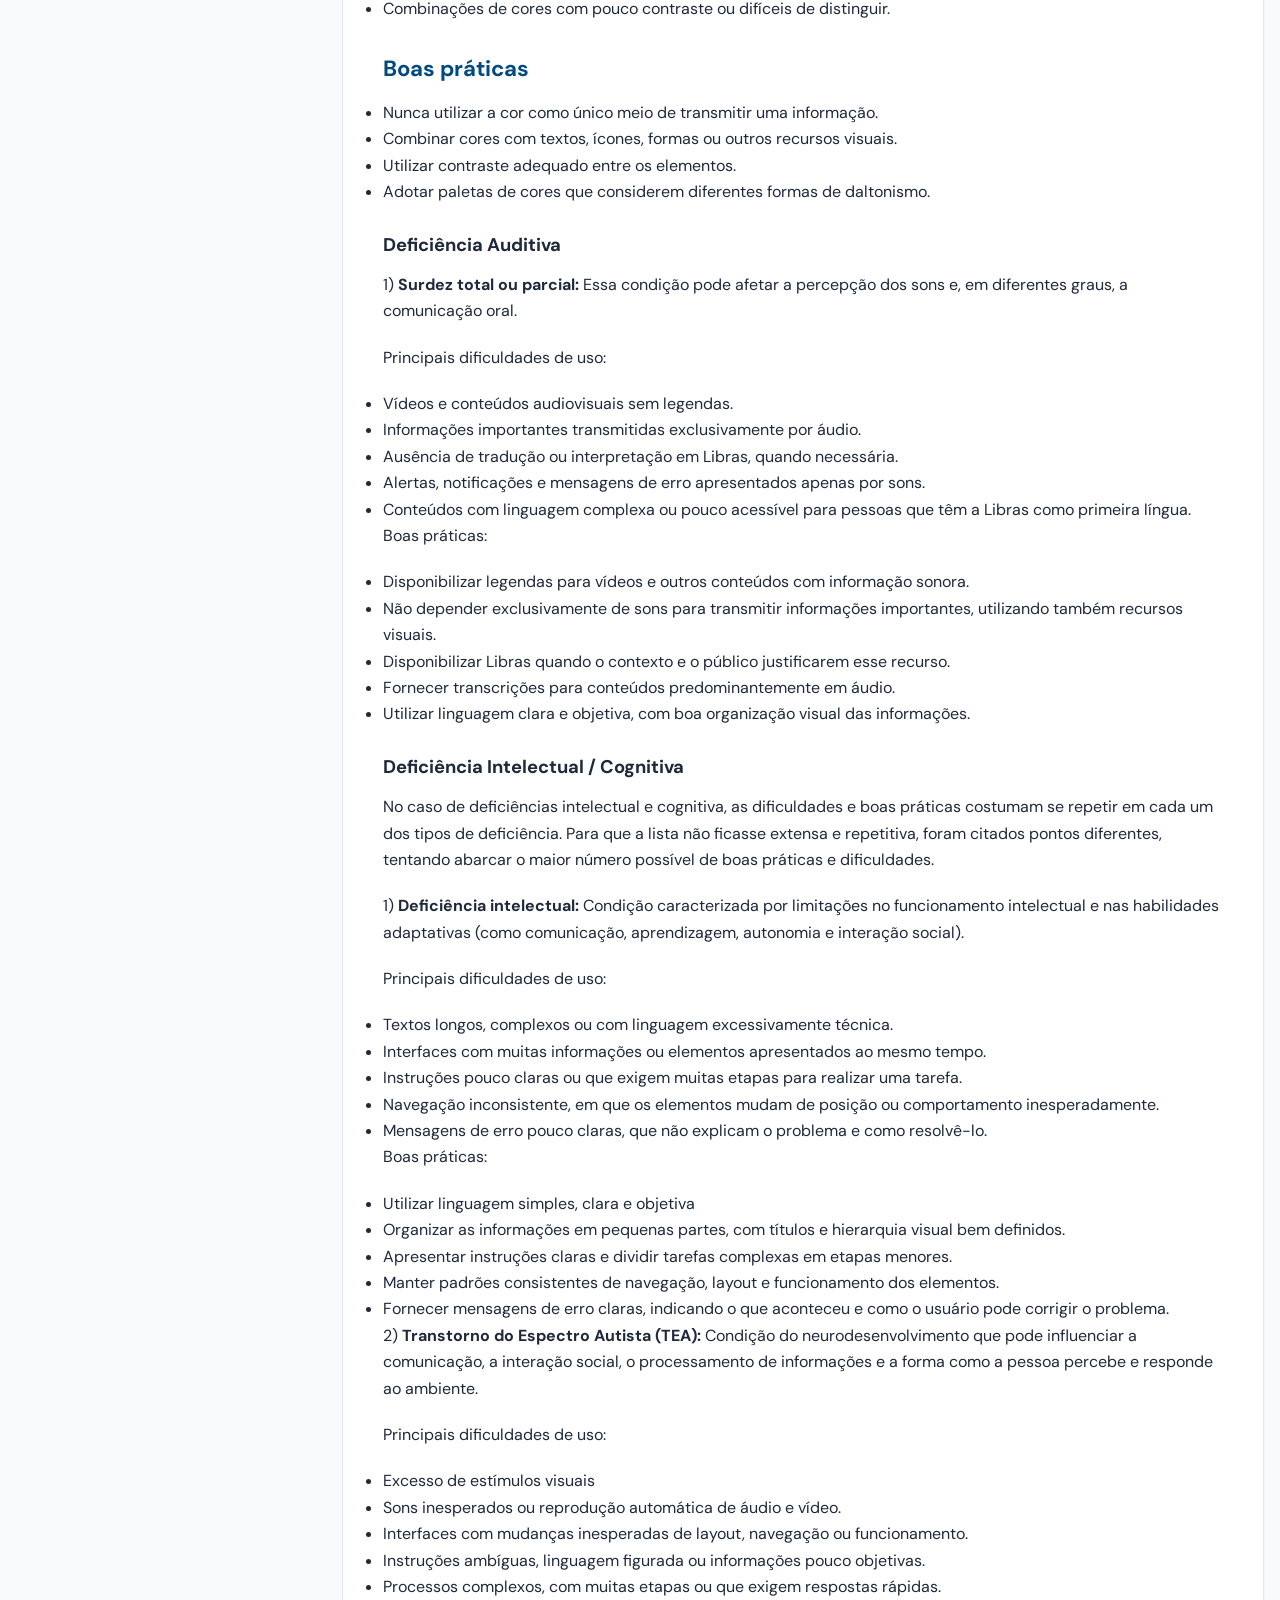
==== commit 5b59752f: "feat(admin): criar painel de administracao e editor visual com insercao de componentes e persistenci" ====
--- a/guiasite/index.html
+++ b/guiasite/index.html
@@ -1442,6 +1442,7 @@
           <li><a href="https://www.1746.rio/" target="_blank" rel="noopener noreferrer">Central 1746</a></li>
           <li><a href="https://transparencia.prefeitura.rio/" target="_blank" rel="noopener noreferrer">Portal da Transparência</a></li>
           <li><a href="https://lgpd.prefeitura.rio/" target="_blank" rel="noopener noreferrer">Privacidade e LGPD</a></li>
+          <li><a href="admin.html">Painel do Editor (Admin)</a></li>
         </ul>
       </div>
 
--- a/guiasite/css/style.css
+++ b/guiasite/css/style.css
@@ -842,7 +842,6 @@
   z-index: 1000; /* Garante que o dropdown de pesquisa fique acima da toolbar e do sumário */
   overflow: visible; /* Impede que o dropdown seja recortado */
   box-shadow: var(--shadow-md);
-  border-bottom: 4px solid var(--rio-cyan-vivid);
 }
 
 .site-header::after {
@@ -932,7 +931,7 @@
   display: block;
   filter: drop-shadow(0 -4px 18px rgba(0, 0, 0, 0.45));
   animation: none !important; /* Totalmente estático / sem flutuação conforme solicitado */
-  transform: translateY(2px); /* Encaixe rente na borda inferior do banner */
+  transform: none; /* Encaixe rente na base do banner */
 }
 
 @media (max-width: 1200px) {
@@ -2723,6 +2722,73 @@
   border: 1px solid #00FF66 !important;
 }
 
+/* --- BANNER DE PRÉ-VISUALIZAÇÃO DE EDIÇÃO LOCAL (ADMIN) --- */
+.admin-preview-banner {
+  background-color: #FEF3C7;
+  color: #78350F;
+  border: 1px solid #FCD34D;
+  border-left: 5px solid #D97706;
+  border-radius: var(--radius-md);
+  padding: 0.85rem 1.25rem;
+  margin-bottom: 2rem;
+  font-size: 0.92rem;
+  box-shadow: var(--shadow-sm);
+}
+
+.admin-preview-banner-inner {
+  display: flex;
+  align-items: center;
+  justify-content: space-between;
+  flex-wrap: wrap;
+  gap: 0.75rem;
+}
+
+.admin-preview-banner-actions {
+  display: flex;
+  align-items: center;
+  gap: 0.75rem;
+}
+
+.admin-banner-link {
+  background-color: #D97706;
+  color: #FFFFFF !important;
+  padding: 0.35rem 0.75rem;
+  border-radius: var(--radius-sm);
+  font-size: 0.82rem;
+  font-weight: 700;
+  text-decoration: none !important;
+  transition: background-color var(--transition-fast);
+}
+.admin-banner-link:hover {
+  background-color: #B45309;
+}
+
+.admin-banner-btn {
+  background: transparent;
+  border: 1px solid #B45309;
+  color: #78350F;
+  padding: 0.35rem 0.65rem;
+  border-radius: var(--radius-sm);
+  font-size: 0.82rem;
+  font-weight: 600;
+  cursor: pointer;
+  transition: all var(--transition-fast);
+}
+.admin-banner-btn:hover {
+  background-color: rgba(180, 83, 9, 0.1);
+}
+
+body.dark-mode .admin-preview-banner {
+  background-color: #1F1E19 !important;
+  color: #FDE68A !important;
+  border-color: #78350F !important;
+  border-left-color: #F59E0B !important;
+}
+body.dark-mode .admin-banner-btn {
+  color: #FDE68A !important;
+  border-color: #F59E0B !important;
+}
+
 /* --- IMPRESSÃO ACESSÍVEL --- */
 @media print {
   .skip-links,
